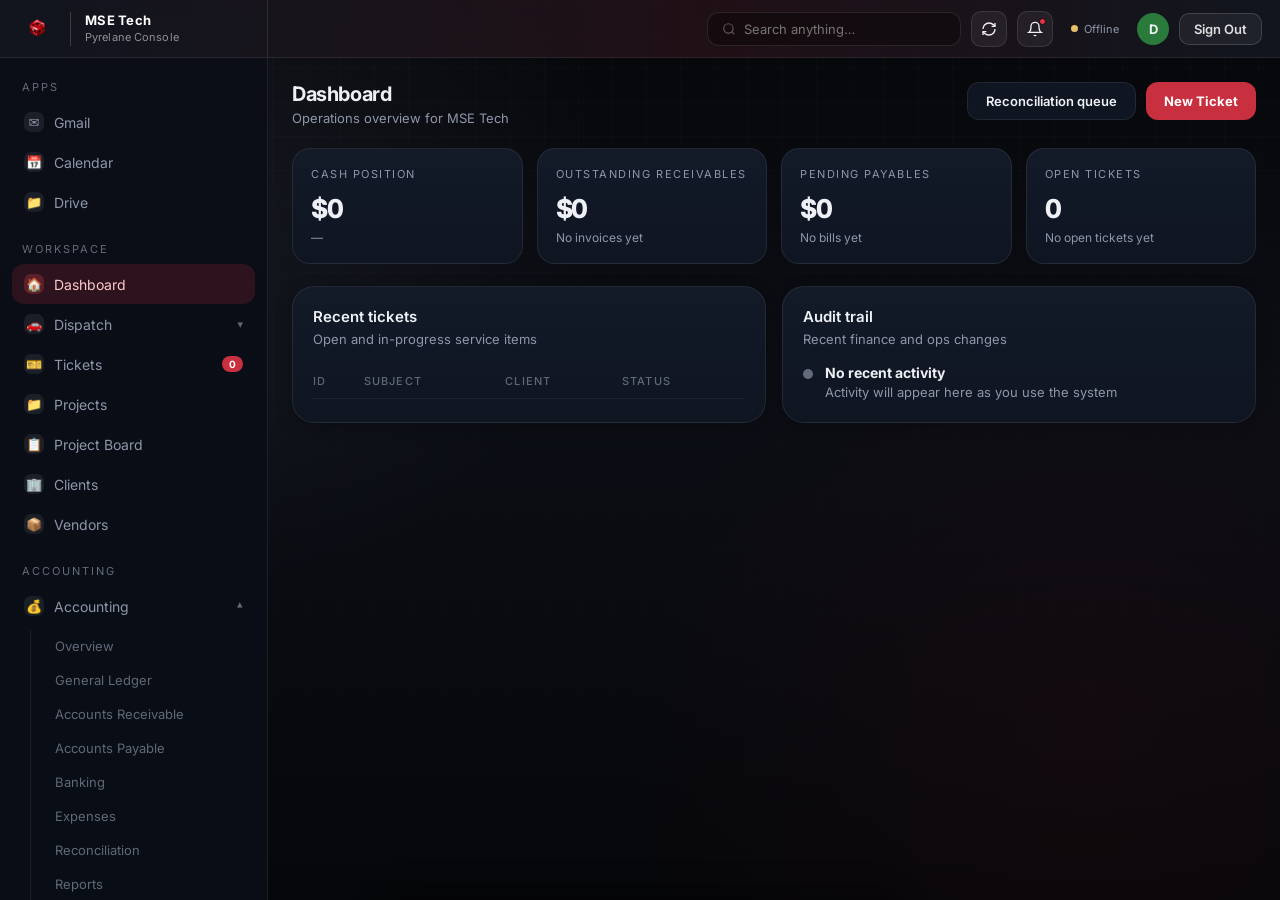
==== index.html @ 05b54c83 "Decouple sign-in IP enrichment and remove stray fallback listener fragment" ====
<!DOCTYPE html>


<html lang="en" data-theme="dark">


<head>


<meta charset="UTF-8"/>


<meta name="viewport" content="width=device-width,initial-scale=1.0"/>


<title>Pyrelane — MSE Tech Operations Console</title>


<link rel="icon" type="image/png" href="/assets/mse-logo.png"/>


<link rel="apple-touch-icon" href="/assets/mse-logo.png"/>


<meta name="theme-color" content="#1a0508"/>


<link rel="preconnect" href="https://fonts.googleapis.com"/>


<link rel="preconnect" href="https://fonts.gstatic.com" crossorigin/>


<link href="https://fonts.googleapis.com/css2?family=Inter:wght@300..700&display=swap" rel="stylesheet"/>


<script src="https://cdn.jsdelivr.net/npm/@supabase/supabase-js@2" crossorigin="anonymous"></script>
<script src="js/runtime-config.js"></script>


<script>


// Fallback CDN if primary fails


// MSE Tech official logo (240px wide trimmed PNG, base64) — used in printable form letterheads.


const MSE_LOGO_DATA_URL = '[data-uri]';





// --- CLIENT DROPDOWN DEDUPE GUARD ---
function dedupeClientOptions(selectEl) {
  if (!selectEl) return;

  const seen = new Set();
  const toRemove = [];

  Array.from(selectEl.options).forEach(opt => {
    if (seen.has(opt.textContent)) {
      toRemove.push(opt);
    } else {
      seen.add(opt.textContent);
    }
  });

  toRemove.forEach(o => o.remove());
}


window.addEventListener('error', function(e) {


  if (e.filename && e.filename.indexOf('supabase') > -1 && !window.supabase) {


    var s = document.createElement('script');


    s.src = 'https://unpkg.com/@supabase/supabase-js@2/dist/umd/supabase.js';


    document.head.appendChild(s);


  }


}, true);


</script>


<link rel="stylesheet" href="css/core.css">


</head>


<body>





<!-- LOGIN SCREEN -->


<div id="login-screen">


  <div class="login-card">


    <div class="login-card-header">


      <div class="login-card-mark"><img src="/assets/mse-logo.png" alt="MSE Tech"/></div>


      <div class="login-card-title">Pyrelane Console</div>


      <div class="login-card-sub">MSE McGann Systems Engineering</div>


    </div>


    <div class="login-card-body">


      <div class="login-label">Sign in with your MSE Tech Google account</div>


      <button class="btn-google" id="google-signin-btn" onclick="signInWithGoogle()">


        <svg width="20" height="20" viewBox="0 0 48 48"><path fill="#fff" d="M44.5 20H24v8.5h11.8C34.7 33.9 30.1 37 24 37c-7.2 0-13-5.8-13-13s5.8-13 13-13c3.1 0 5.9 1.1 8.1 2.9l6.4-6.4C34.6 5.1 29.6 3 24 3 12.4 3 3 12.4 3 24s9.4 21 21 21c10.5 0 20-7.5 20-21 0-1.3-.2-2.7-.5-4z"/></svg>


        Sign in with Google


      </button>


      <div id="login-error" style="display:none;color:#ffb8bf;font-size:12px;margin-top:10px;text-align:center;padding:8px;background:rgba(201,48,63,.15);border-radius:8px"></div>


      <div class="login-footer">Access restricted to @msetech.org accounts only</div>


    </div>


  </div>


</div>





<div class="shell">





<!-- HEADER -->


<header class="header">


  <div class="header-brand">


    <div class="header-mark"><img src="/assets/mse-logo.png" alt="MSE Tech"/></div>


    <div class="header-divider"></div>


    <div class="header-title"><h1>MSE Tech</h1><p>Pyrelane Console</p></div>


  </div>


  <button class="hamburger" id="hamburgerBtn" aria-label="Menu">


    <span></span><span></span><span></span>


  </button>


  <div class="header-actions">


    <div class="header-search">


      <svg width="14" height="14" viewBox="0 0 24 24" fill="none" stroke="currentColor" stroke-width="2"><circle cx="11" cy="11" r="8"/><path d="m21 21-4.35-4.35"/></svg>


      <input type="search" placeholder="Search anything…" id="globalSearch" autocomplete="off"/>


    </div>


    <button class="notif-btn" onclick="window.location.reload()" aria-label="Refresh" title="Refresh">


      <svg width="16" height="16" viewBox="0 0 24 24" fill="none" stroke="currentColor" stroke-width="2"><path d="M3 12a9 9 0 0 1 9-9 9.75 9.75 0 0 1 6.74 2.74L21 8"/><path d="M21 3v5h-5"/><path d="M21 12a9 9 0 0 1-9 9 9.75 9.75 0 0 1-6.74-2.74L3 16"/><path d="M8 16H3v5"/></svg>


    </button>


    <div style="position:relative">


      <button class="notif-btn" id="notifBtn" aria-label="Notifications">


        <svg width="16" height="16" viewBox="0 0 24 24" fill="none" stroke="currentColor" stroke-width="2"><path d="M18 8A6 6 0 0 0 6 8c0 7-3 9-3 9h18s-3-2-3-9"/><path d="M13.73 21a2 2 0 0 1-3.46 0"/></svg>


        <span class="notif-dot show" id="notifDot"></span>


      </button>


      <div class="notif-tray" id="notifTray">


        <div class="notif-tray-header">


          <h4>Notifications</h4>


          <span class="notif-tray-clear" onclick="clearNotifs()">Mark all read</span>


        </div>


        <div class="notif-items" id="notifItems"></div>


      </div>


    </div>


    <div id="conn-indicator" title="Database connection status">


      <div id="conn-dot"></div>


      <span id="conn-label">Connecting…</span>


    </div>


    <div class="avatar" id="user-avatar" title="Signed in user" onclick="toggleUserMenu(event)" style="cursor:pointer;user-select:none">D</div>


    <div id="user-menu" style="display:none;position:absolute;top:60px;right:120px;background:var(--surface2);border:1px solid var(--border);border-radius:12px;padding:14px 16px;min-width:260px;max-width:300px;box-shadow:0 8px 24px rgba(0,0,0,.4);z-index:1000;font-size:13px"><div style="font-weight:600;color:var(--text);margin-bottom:2px" id="user-menu-name">User</div><div style="color:var(--muted);font-size:12px;word-break:break-all" id="user-menu-email">—</div><div style="height:1px;background:var(--border);margin:10px -16px"></div><div style="color:var(--muted);font-size:11px;text-transform:uppercase;letter-spacing:.08em;margin-bottom:6px">Quick Info</div><div id="user-menu-role" style="color:var(--text);font-size:12px;margin-bottom:4px">Role: —</div><div id="user-menu-session" style="color:var(--muted);font-size:11px;margin-bottom:10px">Signed in just now</div><div style="height:1px;background:var(--border);margin:6px -16px 10px"></div><div style="color:var(--muted);font-size:11px;text-transform:uppercase;letter-spacing:.08em;margin-bottom:6px">Field Status</div><select id="um-field-status" style="background:var(--surface);border:1px solid var(--border);border-radius:8px;padding:8px 10px;color:var(--text);font-size:13px;font-family:inherit;outline:none;width:100%;margin-bottom:6px"><option>Available</option><option>En Route</option><option>On Site</option><option>In Field</option><option>In a Meeting</option><option>Lunch</option><option>Break</option><option>Picking Up Parts</option><option>Wrapping Up</option><option>Offline</option></select><input id="um-field-note" type="text" maxlength="120" placeholder="Note (e.g. At lunch at Popeyes)" style="background:var(--surface);border:1px solid var(--border);border-radius:8px;padding:8px 10px;color:var(--text);font-size:13px;font-family:inherit;outline:none;width:100%;margin-bottom:6px;box-sizing:border-box"><button type="button" onclick="saveMyFieldStatus(event)" style="background:var(--accent,#3a7ad6);border:none;border-radius:8px;padding:8px 12px;color:#fff;font-size:12px;font-weight:600;cursor:pointer;width:100%">Save Status</button><div id="um-field-status-current" style="margin-top:8px;color:var(--muted);font-size:11px"></div></div>


    <button class="btn-ghost" onclick="signOut()">Sign Out</button>


  </div>


</header>





<!-- SIDEBAR -->


<aside class="sidebar" id="sidebar">


  <div class="sidebar-inner">


    <div class="nav-section">


      <div class="nav-section-label">Apps</div>


      <a class="nav-link" href="https://mail.google.com/mail/u/0/#inbox" target="_blank" rel="noopener noreferrer"><span class="dot">✉</span>Gmail</a>


      <a class="nav-link" href="https://calendar.google.com/calendar/u/0/r" target="_blank" rel="noopener noreferrer"><span class="dot">📅</span>Calendar</a>


      <a class="nav-link" href="https://drive.google.com/drive/u/0/my-drive" target="_blank" rel="noopener noreferrer"><span class="dot">📁</span>Drive</a>


    </div>


    <div class="nav-section">


      <div class="nav-section-label">Workspace</div>


      <div class="nav-link active" data-page="dashboard"><span class="dot">🏠</span>Dashboard</div>


      <div class="nav-link" data-page="dispatch" data-has-sub="dispatch"><span class="dot">🚗</span>Dispatch<span class="chevron">▾</span></div>


      <div class="subnav" id="subnav-dispatch">


        <div class="subnav-link" data-page="dispatch">Queue</div>


        <div class="subnav-link" data-page="dispatch-assignments">Assignments</div>


        <div class="subnav-link" data-page="dispatch-status">Field Status</div>


      </div>


      <div class="nav-link" data-page="tickets"><span class="dot">🎫</span>Tickets<span class="nav-badge-pill" id="ticketBadge">0</span></div>


      <div class="nav-link" data-page="projects"><span class="dot">📁</span>Projects</div>


      <div class="nav-link" data-page="kanban"><span class="dot">📋</span>Project Board</div>


      <div class="nav-link" data-page="clients"><span class="dot">🏢</span>Clients</div>


      <div class="nav-link" data-page="vendors"><span class="dot">📦</span>Vendors</div>


    </div>


    <div class="nav-section">


      <div class="nav-section-label">Accounting</div>


      <div class="nav-link open" data-page="accounting" data-has-sub="accounting"><span class="dot">💰</span>Accounting<span class="chevron">▾</span></div>


      <div class="subnav open" id="subnav-accounting">


        <div class="subnav-link" data-page="accounting">Overview</div>


        <div class="subnav-link" data-page="accounting-gl">General Ledger</div>


        <div class="subnav-link" data-page="accounting-ar">Accounts Receivable</div>


        <div class="subnav-link" data-page="accounting-ap">Accounts Payable</div>


        <div class="subnav-link" data-page="accounting-banking">Banking</div>


        <div class="subnav-link" data-page="accounting-expenses">Expenses</div>


        <div class="subnav-link" data-page="accounting-reconciliation">Reconciliation</div>


        <div class="subnav-link" data-page="accounting-reports">Reports</div>


        <div class="subnav-link" data-page="accounting-tax">Tax &amp; Filing</div>


        <div class="subnav-link" data-page="accounting-audit">Audit Trail</div>


      </div>


    </div>


    <div class="nav-section">


      <div class="nav-section-label">Operations</div>


      <div class="nav-link" data-page="forms"><span class="dot">📄</span>Forms Filing</div>


      <div class="nav-link" data-page="documents"><span class="dot">🗂️</span>Documents</div>


      <div class="nav-link" data-page="staff"><span class="dot">👥</span>Staff</div>


      <div class="nav-link" data-page="hr" id="nav-hr" style="display:none"><span class="dot">📋</span>HR</div>


      <div class="nav-link" data-page="my-timeoff"><span class="dot">🖐️</span>My Time Off</div>


      <div class="nav-link" data-page="signin-log" id="nav-signin-log" style="display:none"><span class="dot">🔐</span>Sign-In Log</div>


      <div class="nav-link" data-page="sla" id="nav-sla" style="display:none"><span class="dot">⏱</span>SLA Dashboard</div>


      <div class="nav-link" data-page="reports" id="nav-reports" style="display:none"><span class="dot">📊</span>Reports</div>


    </div>


    <div class="nav-section">


      <div class="nav-section-label">Inventory</div>


      <div class="nav-link" data-page="inventory-assets"><span class="dot">📦</span>Assets</div>


      <div class="nav-link" data-page="inventory-parts"><span class="dot">🔩</span>Parts</div>


    </div>


    <div class="nav-section">


      <div class="nav-section-label" style="display:none"></div>


      <div class="nav-link" data-page="settings" data-has-sub="settings"><span class="dot">⚙️</span>Settings<span class="chevron">▾</span></div>


      <div class="subnav" id="subnav-settings">


        <div class="subnav-link" data-page="settings">Company</div>


        <div class="subnav-link" data-page="settings-integrations">Integrations</div>


        <div class="subnav-link" data-page="settings-links">Quick Links</div>


        <div class="subnav-link" data-page="settings-legal">Legal</div>


        <div class="subnav-link" data-page="settings-system">System</div>


        <div class="subnav-link" data-page="settings-sla">SLA Policies</div>


      </div>


    </div>


  </div>


</aside>





<!-- MAIN -->


<main class="main" id="main">





<!-- DASHBOARD -->


<div class="page active" id="page-dashboard">


  <div class="page-header">


    <div><h2>Dashboard</h2><p>Operations overview for MSE Tech</p></div>


    <div class="btns">


      <button class="btn-secondary" onclick="navigate('accounting-reconciliation')">Reconciliation queue</button>


      <button class="btn-primary" onclick="openNewTicketModal()">New Ticket</button>


    </div>


  </div>


  <div class="kpi-grid">


    <div class="kpi" style="cursor:pointer" onclick="navigate('accounting-banking')" title="Go to Banking"><div class="kpi-label">Cash position</div><div class="kpi-value">$0</div><div class="kpi-sub">—</div></div>


    <div class="kpi" style="cursor:pointer" onclick="navigate('accounting-ar')" title="Go to A/R"><div class="kpi-label">Outstanding receivables</div><div class="kpi-value">$0</div><div class="kpi-sub">No invoices yet</div></div>


    <div class="kpi" style="cursor:pointer" onclick="navigate('accounting-ap')" title="Go to A/P"><div class="kpi-label">Pending payables</div><div class="kpi-value">$0</div><div class="kpi-sub">No bills yet</div></div>


    <div class="kpi" style="cursor:pointer" onclick="navigate('tickets')" title="Go to Tickets"><div class="kpi-label">Open tickets</div><div class="kpi-value" id="dash-open-tickets">—</div><div class="kpi-sub">No open tickets yet</div></div>


  </div>


  <div class="cards-2">


    <div class="card"><div class="card-inner">


      <h3>Recent tickets</h3>


      <div class="lead">Open and in-progress service items</div>


      <div class="table-wrap"><table>


        <thead><tr><th>ID</th><th>Subject</th><th>Client</th><th>Status</th></tr></thead>


        <tbody id="dash-tickets-body"></tbody>


      </table></div>


    </div></div>


    <div class="card"><div class="card-inner">


      <h3>Audit trail</h3>


      <div class="lead">Recent finance and ops changes</div>


      <div class="audit-list">


        <div class="audit-item"><div class="audit-dot" style="background:#636b7a"></div><div class="audit-copy"><strong>No recent activity</strong><span>Activity will appear here as you use the system</span></div></div>


      </div>


    </div></div>


  </div>


</div>





<!-- DISPATCH QUEUE -->


<div class="page" id="page-dispatch">


  <div class="page-header"><div><h2>Dispatch Queue</h2><p>Active tickets needing dispatch and field work</p></div><button class="btn-primary" onclick="openNewTicketModal()">Create Ticket</button></div>


  <div class="kpi-grid">


    <div class="kpi" style="cursor:pointer" onclick="filterTableByCol('dispatch-tickets-body','',5);showToast('Showing all tickets','info')" title="Show all tickets"><div class="kpi-label">Active tickets</div><div class="kpi-value" id="disp-kpi-active">—</div><div class="kpi-sub">Today’s field work</div></div>


    <div class="kpi" style="cursor:pointer" onclick="filterTableByCol('dispatch-tickets-body','In progress',5);showToast('Filtered: In progress','info')" title="Filter in progress"><div class="kpi-label">In progress</div><div class="kpi-value" id="disp-kpi-progress">—</div><div class="kpi-sub blue">Tech working</div></div>


    <div class="kpi" style="cursor:pointer" onclick="filterTableByCol('dispatch-tickets-body','Resolved',5);showToast('Filtered: Resolved','info')" title="Filter resolved"><div class="kpi-label">Resolved today</div><div class="kpi-value" id="disp-kpi-closed">—</div><div class="kpi-sub up">Resolved tickets</div></div>


    <div class="kpi" style="cursor:pointer" onclick="filterTableByCol('dispatch-tickets-body','Unassigned',3);showToast('Filtered: Unassigned','info')" title="Filter unassigned"><div class="kpi-label">Unassigned</div><div class="kpi-value" id="disp-kpi-unassigned">—</div><div class="kpi-sub warn">Needs dispatch</div></div>


  </div>


  <div class="card"><div class="card-inner">


    <div class="filter-bar">


      <input type="search" placeholder="Search tickets…" oninput="filterTable('dispatch-tickets-body', this.value, [0,1,2,3])">


      <select onchange="filterTableByCol('dispatch-tickets-body', this.value, 5)">


        <option value="">All status</option>


        <option>Submitted</option><option>Awaiting dispatch</option><option>Assigned</option><option>In progress</option><option>Escalated</option><option>Resolved</option>


      </select>


    </div>


    <div class="table-wrap"><table>


      <thead><tr><th>Ticket ID</th><th>Subject</th><th>Client</th><th>Technician</th><th>Priority</th><th>Status</th></tr></thead>


      <tbody id="dispatch-tickets-body">


        <tr><td colspan="6" style="text-align:center;color:var(--muted);padding:20px">No active tickets</td></tr>


      </tbody>


    </table></div>


  </div></div>


</div>





<!-- DISPATCH ASSIGNMENTS -->


<div class="page" id="page-dispatch-assignments">


  <div class="page-header"><div><h2>Dispatch Assignments</h2><p>Technician-to-ticket mapping for today · click any ticket card to edit</p></div><button class="btn-primary" onclick="openNewTicketModal()">Create Ticket</button></div>


  <div class="cards-2" id="dispatch-assignments-grid"></div>


</div>





<!-- DISPATCH FIELD STATUS -->


<div class="page" id="page-dispatch-status">


  <div class="page-header"><div><h2>Field Status</h2><p>Live technician location and status</p></div></div>


  <div class="kpi-grid">


    <div class="kpi"><div class="kpi-label">In field</div><div class="kpi-value" id="fs-kpi-infield">—</div><div class="kpi-sub blue">Active now</div></div>


    <div class="kpi"><div class="kpi-label">On site</div><div class="kpi-value" id="fs-kpi-onsite">—</div><div class="kpi-sub up">Working</div></div>


    <div class="kpi"><div class="kpi-label">En route</div><div class="kpi-value" id="fs-kpi-enroute">—</div><div class="kpi-sub">In transit</div></div>


    <div class="kpi"><div class="kpi-label">Available</div><div class="kpi-value" id="fs-kpi-available">—</div><div class="kpi-sub">Ready to dispatch</div></div>


  </div>


  <div class="card"><div class="card-inner"><div class="table-wrap"><table>


    <thead><tr><th>Technician</th><th>Last check-in</th><th>Location</th><th>Current job</th><th>Status</th></tr></thead>


    <tbody id="field-status-body"></tbody>


  </table></div></div></div>


</div>





<!-- TICKETS -->


<div class="page" id="page-tickets">


  <div class="page-header"><div><h2>Tickets</h2><p>Service and incident queue</p></div><button class="btn-primary" onclick="openNewTicketModal()">New Ticket</button></div>


  <div class="kpi-grid ticket-kpi-grid">


    <div class="kpi" style="cursor:pointer" onclick="setTicketOpenFilter();showToast('Filtered: Open tickets','info')" title="Show all"><div class="kpi-label">Open</div><div class="kpi-value" id="tk-open">—</div></div>


    <div class="kpi" style="cursor:pointer" onclick="setTicketQuickFilter('in_progress');showToast('Filtered: In progress','info')" title="Filter in progress"><div class="kpi-label">In progress</div><div class="kpi-value" id="tk-progress">—</div><div class="kpi-sub blue">Assigned</div></div>


    <div class="kpi" style="cursor:pointer" onclick="setTicketQuickFilter('resolved');showToast('Filtered: Resolved','info')" title="Filter resolved"><div class="kpi-label">Resolved today</div><div class="kpi-value" id="tk-resolved">—</div><div class="kpi-sub">No resolutions yet</div></div>


    <div class="kpi" style="cursor:pointer" onclick="setTicketQuickFilter('escalated');showToast('Filtered: Escalated','info')" title="Filter escalated"><div class="kpi-label">Escalated</div><div class="kpi-value" id="tk-escalated">—</div><div class="kpi-sub down">Needs attention</div></div>

    <div class="kpi" style="cursor:pointer" onclick="setTicketQuickFilter('closed');showToast('Filtered: Closed tickets','info')" title="Filter closed"><div class="kpi-label">Closed</div><div class="kpi-value" id="tk-closed">-</div><div class="kpi-sub up">Resolved & cancelled</div></div>


  </div>


  <div class="card"><div class="card-inner">


    <div class="filter-bar">


      <input type="search" placeholder="Search tickets…" id="ticket-search" oninput="renderTickets()">


      <select id="ticket-status-filter" onchange="renderTickets()">


      </select>


      <select id="ticket-priority-filter" onchange="renderTickets()">
        <option value="">All priorities</option>
        <option value="High">&#128308; High</option>
        <option value="Medium">&#128992; Medium</option>
        <option value="Low">&#128309; Low</option>
      </select>

      <select id="ticket-agent-filter" onchange="renderTickets()">
        <option value="">All techs</option>
      </select>

      <div class="date-filter-group">
        <label>Opened</label>
        <input type="date" id="ticket-open-from" onchange="renderTickets()">
        <span>?</span>
        <input type="date" id="ticket-open-to" onchange="renderTickets()">
      </div>

      <div class="date-filter-group">
        <label>Archived</label>
        <input type="date" id="ticket-archived-from" onchange="renderTickets()">
        <span>?</span>
        <input type="date" id="ticket-archived-to" onchange="renderTickets()">
      </div>


    </div>


    <div class="table-wrap"><table>


      <thead><tr><th>ID</th><th>Subject</th><th>Client</th><th>Assigned to</th><th>Priority</th><th>Status</th><th>Created</th><th id="ticket-th-sla" style="display:none">SLA</th></tr></thead>


      <tbody id="ticket-body"></tbody>


    </table></div>


  </div></div>


</div>





<!-- PROJECTS -->


<div class="page" id="page-projects">


  <div class="page-header"><div><h2>Projects</h2><p>Active and planned project work</p></div><button class="btn-primary" onclick="openModal('modal-new-project')">New Project</button></div>


  <div class="card"><div class="card-inner">


    <div class="filter-bar">


      <input type="search" placeholder="Search projects…" oninput="filterTable('projects-body', this.value, [0,1,2])">


    </div>


    <div class="table-wrap"><table>


      <thead><tr><th>Project</th><th>Client</th><th>Lead</th><th>Start</th><th>Due</th><th>Status</th></tr></thead>


      <tbody id="projects-body"></tbody>


    </table></div>


  </div></div>


</div>





<!-- PROJECT BOARD -->


<div class="page" id="page-kanban" style="padding-bottom:0;overflow:hidden;height:calc(100dvh - var(--header-h))">


  <div class="page-header" style="padding-bottom:0;margin-bottom:14px;flex-shrink:0">


    <div><h2>Project Board</h2><p>Click a column name to rename · drag cards anywhere · click a card to edit</p></div>


    <div class="btns">


      <button class="btn-secondary" onclick="addBoardColumn()">+ Add List</button>


      <button class="btn-primary" onclick="openBoardCardNew()">+ Add Card</button>


    </div>


  </div>


  <div id="kanban-board-switcher" style="display:flex;gap:8px;align-items:center;margin-bottom:10px;flex-shrink:0;flex-wrap:wrap"></div>


  <div class="board-scroll" id="kanban-board"></div>


</div>





<!-- CLIENTS -->


<div class="page" id="page-clients">


  <div class="page-header"><div><h2>Clients</h2><p>Client accounts and records</p></div><button class="btn-primary" onclick="openModal('modal-new-client')">New Client</button></div>


  <div class="card"><div class="card-inner">


    <div class="filter-bar">


      <input type="search" placeholder="Search clients…" id="clients-search" oninput="renderClients()">


      <select id="clients-status-filter" onchange="renderClients()">


        <option value="">All status</option>


        <option>Active</option><option>Overdue balance</option><option>Past due</option><option>Archived</option>


      </select>


      <label style="display:flex;align-items:center;gap:7px;font-size:13px;color:var(--muted);cursor:pointer;user-select:none">


        <input type="checkbox" id="clients-show-archived" onchange="renderClients()" style="accent-color:var(--primary);width:15px;height:15px"> Show archived


      </label>


    </div>


    <div class="table-wrap"><table>


      <thead><tr><th>Client</th><th>Location</th><th>Contact</th><th>Open tickets</th><th>A/R balance</th><th>Status</th></tr></thead>


      <tbody id="clients-body"></tbody>


    </table></div>


  </div></div>


</div>





<!-- VENDORS -->


<div class="page" id="page-vendors">


  <div class="page-header"><div><h2>Vendors</h2><p>Vendor accounts and payables</p></div><button class="btn-primary" onclick="openModal('modal-new-vendor')">New Vendor</button></div>


  <div class="card"><div class="card-inner">


    <div class="filter-bar">


      <input type="search" placeholder="Search vendors…" id="vendors-search" oninput="renderVendors()">


      <select id="vendors-status-filter" onchange="renderVendors()">


        <option value="">All status</option>


        <option>Active</option><option>Pending approval</option><option>Matched</option><option>Scheduled</option><option>Exception</option><option>Archived</option>


      </select>


      <label style="display:flex;align-items:center;gap:7px;font-size:13px;color:var(--muted);cursor:pointer;user-select:none">


        <input type="checkbox" id="vendors-show-archived" onchange="renderVendors()" style="accent-color:var(--primary);width:15px;height:15px"> Show archived


      </label>


    </div>


    <div class="table-wrap"><table>


      <thead><tr><th>Vendor</th><th>Category</th><th>Contact</th><th>Open bills</th><th>A/P balance</th><th>Status</th></tr></thead>


      <tbody id="vendors-body"></tbody>


    </table></div>


  </div></div>


</div>





<!-- ACCOUNTING OVERVIEW -->


<div class="page" id="page-accounting">


  <div class="page-header">


    <div><h2>Accounting</h2><p>Finance command center — MSE Tech · Taunton, MA</p></div>


    <div class="btns">


      <button class="btn-secondary" onclick="openModal('modal-new-je')">New Journal Entry</button>


      <button class="btn-primary" onclick="openModal('modal-form-invoice')">New Invoice</button>


    </div>


  </div>





  <!-- KPI Cards -->


  <div class="kpi-grid">


    <div class="kpi" style="cursor:pointer" onclick="navigate('accounting-banking')" title="Banking">


      <div class="kpi-label">Cash Position</div>


      <div class="kpi-value" id="acc-kpi-cash">$0</div>


      <div class="kpi-sub up">▲ 8.4% vs prior period</div>


    </div>


    <div class="kpi" style="cursor:pointer" onclick="navigate('accounting-ar')" title="A/R">


      <div class="kpi-label">Total A/R</div>


      <div class="kpi-value" id="acc-kpi-ar">$0</div>


      <div class="kpi-sub warn">No invoices yet</div>


    </div>


    <div class="kpi" style="cursor:pointer" onclick="navigate('accounting-ap')" title="A/P">


      <div class="kpi-label">Total A/P</div>


      <div class="kpi-value" id="acc-kpi-ap">$0</div>


      <div class="kpi-sub">No bills yet</div>


    </div>


    <div class="kpi" style="cursor:pointer" onclick="navigate('accounting-reports')" title="Reports">


      <div class="kpi-label">Net Income MTD</div>


      <div class="kpi-value">$0</div>


      <div class="kpi-sub up">▲ 15.2% vs prior month</div>


    </div>


  </div>





  <div class="cards-2">


    <!-- Month-End Close Tracker -->


    <div class="card"><div class="card-inner">


      <div style="display:flex;align-items:center;justify-content:space-between;margin-bottom:14px">


        <h3>Month-End Close</h3>


        <span class="badge badge-blue" id="acc-close-status">T+2 — In Progress</span>


      </div>


      <div style="display:flex;justify-content:space-between;align-items:center;margin-bottom:8px">


        <span style="font-size:12px;color:var(--muted)" id="acc-close-progress-text">6 of 12 tasks complete</span>


        <span style="font-size:12px;color:var(--soft)" id="acc-close-days">—</span>


      </div>


      <div class="progress-bar" style="margin-bottom:16px"><div class="progress-fill" id="acc-close-bar" style="width:50%"></div></div>


      <div id="acc-close-list" style="display:grid;gap:8px"></div>


    </div></div>





    <!-- Quick Actions + Audit Trail -->


    <div style="display:grid;gap:14px">


      <div class="card"><div class="card-inner">


        <h3 style="margin-bottom:12px">Quick Actions</h3>


        <div style="display:grid;grid-template-columns:1fr 1fr;gap:10px">


          <button class="btn-secondary" style="padding:12px;border-radius:12px;font-size:13px;text-align:left" onclick="openModal('modal-new-je')">📒 Journal Entry</button>


          <button class="btn-secondary" style="padding:12px;border-radius:12px;font-size:13px;text-align:left" onclick="openModal('modal-form-invoice')">?? New Invoice</button>


          <button class="btn-secondary" style="padding:12px;border-radius:12px;font-size:13px;text-align:left" onclick="openModal('modal-new-bill')">📄 New Bill</button>


          <button class="btn-secondary" style="padding:12px;border-radius:12px;font-size:13px;text-align:left" onclick="navigate('accounting-reports')">📊 Run Report</button>


        </div>


      </div></div>


      <div class="card"><div class="card-inner">


        <h3 style="margin-bottom:12px">Recent Activity</h3>


        <div class="audit-list" id="acc-overview-audit"></div>


      </div></div>


    </div>


  </div>


</div>





<!-- GL -->


<div class="page" id="page-accounting-gl">


  <div class="page-header">


    <div><h2>General Ledger</h2><p>Journal entries and posted activity</p></div>


    <div class="btns">


      <button class="btn-secondary" id="gl-batch-post-btn" onclick="glBatchPost()">Batch Post Pending</button>


      <button class="btn-primary" onclick="openModal('modal-new-je')">New Journal Entry</button>


    </div>


  </div>


  <div class="card"><div class="card-inner">


    <div class="filter-bar">


      <input type="search" placeholder="Search entries…" oninput="filterTable('gl-body', this.value, [0,1,2,3])">


      <input type="date" id="gl-date-from" onchange="glApplyFilters()" title="From date">


      <input type="date" id="gl-date-to" onchange="glApplyFilters()" title="To date">


      <select id="gl-acct-filter" onchange="glApplyFilters()">


        <option value="">All accounts</option>


        <option>1000 Cash</option><option>1200 A/R</option><option>2000 A/P</option>


        <option>4000 Revenue</option><option>5000 COGS</option><option>6100 Rent</option>


        <option>6200 Depreciation</option><option>6300 Payroll</option><option>6400 Insurance</option>


      </select>


      <select id="gl-status-filter" onchange="filterTableByCol('gl-body', this.value, 6)">


        <option value="">All status</option>


        <option>Posted</option><option>Pending</option><option>Draft</option>


      </select>


    </div>


    <div class="table-wrap"><table>


      <thead><tr><th>Date</th><th>Ref</th><th>Account</th><th>Description</th><th>Debit</th><th>Credit</th><th>Status</th><th>Posted By</th></tr></thead>


      <tbody id="gl-body"></tbody>


    </table></div>


  </div></div>


</div>





<!-- A/R -->


<div class="page" id="page-accounting-ar">


  <div class="page-header">


    <div><h2>Accounts Receivable</h2><p>Client invoices and collections</p></div>


    <button class="btn-primary" onclick="openModal('modal-form-invoice')">New Invoice</button>


  </div>


  <div class="kpi-grid">


    <div class="kpi" style="cursor:pointer" onclick="arFilterStatus('outstanding')" title="All outstanding invoices">


      <div class="kpi-label">Total A/R</div>


      <div class="kpi-value" id="ar-kpi-total">$0</div>


      <div class="kpi-sub">All outstanding invoices</div>


    </div>


    <div class="kpi" style="cursor:pointer" onclick="arFilterStatus('Sent')" title="Current 0-30">


      <div class="kpi-label">Current (0–30)</div>


      <div class="kpi-value" id="ar-kpi-current">$0</div>


      <div class="kpi-sub up">On time</div>


    </div>


    <div class="kpi" style="cursor:pointer" onclick="arFilterAge(31,60)" title="31-60 days">


      <div class="kpi-label">Aging 31–60</div>


      <div class="kpi-value" id="ar-kpi-31">$0</div>


      <div class="kpi-sub warn">Follow up</div>


    </div>


    <div class="kpi" style="cursor:pointer" onclick="arFilterStatus('Overdue')" title="Overdue">


      <div class="kpi-label">Overdue 60+</div>


      <div class="kpi-value" id="ar-kpi-over">$0</div>


      <div class="kpi-sub down">Past due</div>


    </div>


  </div>





  <!-- Aging chart -->


  <div class="card" style="margin-bottom:16px"><div class="card-inner">


    <h3 style="margin-bottom:14px">Aging Buckets</h3>


    <div id="ar-aging-chart" style="display:flex;gap:14px;align-items:flex-end;height:100px"></div>


    <div style="display:flex;gap:14px;margin-top:10px;font-size:11px;color:var(--muted)" id="ar-aging-labels"></div>


  </div></div>





  <div class="card"><div class="card-inner">


    <div class="filter-bar">


      <input type="search" placeholder="Search invoices…" oninput="filterTable('ar-body', this.value, [0,1,2])">


      <select id="ar-status-filter" onchange="arApplyStatusFilter(this.value)">


        <option value="outstanding" selected>Open / Outstanding</option>


        <option value="">All status</option>


        <option value="Sent">Sent</option>


        <option value="Partial">Partial</option>


        <option value="Overdue">Overdue</option>


        <option value="Paid">Paid</option>


        <option value="Draft">Draft</option>


      </select>


    </div>


    <div class="table-wrap"><table>


      <thead><tr><th>Invoice #</th><th>Client</th><th>Amount</th><th>Issued</th><th>Due</th><th>Age</th><th>Tax</th><th>Status</th><th>Actions</th></tr></thead>


      <tbody id="ar-body"></tbody>


    </table></div>


  </div></div>





  <!-- Payments Received (paid receipts from client_forms) -->


  <div class="card" style="margin-top:16px"><div class="card-inner">


    <div style="display:flex;align-items:center;justify-content:space-between;margin-bottom:14px;flex-wrap:wrap;gap:8px">


      <div>


        <h3 style="margin:0">Payments Received</h3>


        <div style="font-size:12px;color:var(--muted);margin-top:2px">Receipts saved from the client forms picker — separate from outstanding invoices above.</div>


      </div>


      <div style="text-align:right">


        <div style="font-size:11px;color:var(--muted);text-transform:uppercase;letter-spacing:.04em">Total received</div>


        <div id="rcpt-kpi-total" style="font-size:20px;font-weight:700;font-variant-numeric:tabular-nums">$0</div>


      </div>


    </div>


    <div class="filter-bar">


      <input type="search" placeholder="Search receipts…" oninput="filterTable('rcpt-body', this.value, [0,1,2,5,6])">


    </div>


    <div class="table-wrap"><table>


      <thead><tr><th>Receipt #</th><th>Related Invoice</th><th>Client</th><th>Amount</th><th>Payment Date</th><th>Method</th><th>Reference</th><th>Status</th><th>Actions</th></tr></thead>


      <tbody id="rcpt-body"></tbody>


    </table></div>


  </div></div>


</div>





<!-- A/P -->


<div class="page" id="page-accounting-ap">


  <div class="page-header">


    <div><h2>Accounts Payable</h2><p>Vendor bills and payment obligations</p></div>


   <button class="btn-primary" onclick="populateBillVendorDropdown(); openModal('modal-new-bill')">New Bill</button>


  </div>


  <div class="kpi-grid">


    <div class="kpi" style="cursor:pointer" onclick="apFilterStatus('')" title="All bills">


      <div class="kpi-label">Total A/P</div>


      <div class="kpi-value" id="ap-kpi-total">$0</div>


      <div class="kpi-sub">All outstanding bills</div>


    </div>


    <div class="kpi" style="cursor:pointer" onclick="apFilterStatus('Scheduled')" title="Due this week">


      <div class="kpi-label">Due This Week</div>


      <div class="kpi-value" id="ap-kpi-week">$0</div>


      <div class="kpi-sub warn">No bills</div>


    </div>


    <div class="kpi" style="cursor:pointer" onclick="apFilterStatus('Overdue')" title="Overdue">


      <div class="kpi-label">Overdue</div>


      <div class="kpi-value">$0</div>


      <div class="kpi-sub down">—</div>


    </div>


    <div class="kpi" style="cursor:pointer" onclick="apFilterStatus('Awaiting Approval')" title="Awaiting approval">


      <div class="kpi-label">Awaiting Approval</div>


      <div class="kpi-value" id="ap-kpi-pending">$0</div>


      <div class="kpi-sub blue">No bills</div>


    </div>


  </div>


  <div class="card" style="margin-bottom:16px"><div class="card-inner">


    <div class="filter-bar">


      <input type="search" placeholder="Search bills…" oninput="filterTable('ap-body', this.value, [0,1,2,4])">


      <select onchange="filterTableByCol('ap-body', this.value, 4)">


        <option value="">All categories</option>


        <option>Connectivity</option><option>Telecom</option><option>Equipment</option>


        <option>Office</option><option>Insurance</option><option>Utilities</option><option>Software</option>


      </select>


      <select onchange="filterTableByCol('ap-body', this.value, 5)">


        <option value="">All status</option>


        <option>Awaiting Approval</option><option>Scheduled</option><option>Paid</option><option>Overdue</option>


      </select>


    </div>


    <div class="table-wrap"><table>


      <thead><tr><th>Bill #</th><th>Vendor</th><th>Amount</th><th>Due Date</th><th>Category</th><th>Status</th><th>Actions</th></tr></thead>


      <tbody id="ap-body"></tbody>


    </table></div>


  </div></div>





  <!-- Payment Queue -->


  <div class="card"><div class="card-inner">


    <h3 style="margin-bottom:14px">Upcoming Payment Queue</h3>


    <div id="ap-payment-queue"></div>


  </div></div>


</div>





<!-- BANKING -->


<div class="page" id="page-accounting-banking">


  <div class="page-header">


    <div><h2>Banking</h2><p>Accounts, transactions, and reconciliation</p></div>


    <div class="btns">


      <button class="btn-secondary" onclick="openAccountModal()">+ Add Account</button>


      <button class="btn-secondary" onclick="showToast('CSV statement import coming soon — for now upload to Drive','info')">Import Statement</button>


      <button class="btn-primary" onclick="bankReconcile()">Reconcile</button>


    </div>


  </div>





  <!-- Account balances (rendered from bank_accounts table) -->


  <div id="bank-accounts-grid" class="kpi-grid" style="grid-template-columns:repeat(auto-fit,minmax(240px,1fr));margin-bottom:16px;gap:12px"></div>





  <div class="cards-2">


    <!-- Transactions -->


    <div class="card"><div class="card-inner">


      <h3 style="margin-bottom:12px">Recent Transactions</h3>


      <div class="filter-bar" style="margin-bottom:12px">


        <input type="search" placeholder="Search transactions…" oninput="filterTable('bank-body', this.value, [1,2,3])">


        <select onchange="filterTableByCol('bank-body', this.value, 4)">


          <option value="">All status</option>


          <option>Matched</option><option>Needs Rule</option><option>Unmatched</option>


        </select>


      </div>


      <div class="table-wrap"><table>


        <thead><tr><th>Date</th><th>Description</th><th>Amount</th><th>Category</th><th>Status</th></tr></thead>


        <tbody id="bank-body"></tbody>


      </table></div>


    </div></div>





    <!-- Bank Rec Panel -->


    <div class="card"><div class="card-inner">


      <h3 style="margin-bottom:14px">Bank Reconciliation</h3>


      <div style="background:var(--surface2);border-radius:12px;padding:14px;font-size:13px;font-variant-numeric:tabular-nums">


        <div style="display:flex;justify-content:space-between;margin-bottom:8px">


          <span style="color:var(--muted)">Bank statement balance</span><span style="font-weight:700">$0</span>


        </div>


        <div style="display:flex;justify-content:space-between;margin-bottom:4px;padding-left:12px">


          <span style="color:var(--muted)">+ Deposits in transit</span><span style="color:#4cd69a">$0</span>


        </div>


        <div style="display:flex;justify-content:space-between;margin-bottom:8px;padding-left:12px">


          <span style="color:var(--muted)">−’ Outstanding checks</span><span style="color:#e87b87">$0</span>


        </div>


        <div style="display:flex;justify-content:space-between;border-top:1px solid var(--border);padding-top:8px;margin-bottom:16px">


          <span style="font-weight:600">Adjusted Bank Balance</span><span style="font-weight:800;color:#4cd69a">$0</span>


        </div>


        <div style="display:flex;justify-content:space-between;margin-bottom:4px">


          <span style="color:var(--muted)">GL book balance</span><span style="font-weight:700">$0</span>


        </div>


        <div style="display:flex;justify-content:space-between;border-top:1px solid var(--border);padding-top:8px;margin-top:8px">


          <span style="font-weight:700">Difference</span><span style="font-weight:800;color:#4cd69a">$0.00 ✓</span>


        </div>


      </div>


      <div style="margin-top:16px">


        <div class="section-label" style="margin-top:0">Bank Rules</div>


        <div id="bank-rules-list" style="display:grid;gap:8px"></div>


        <button class="btn-secondary" style="margin-top:12px;width:100%;font-size:12px" onclick="showToast('Bank rules coming in Phase 2','info')">+ Add Rule</button>


      </div>


    </div></div>


  </div>


</div>








<!-- Bank Account modal -->


<div class="modal-bg" id="modal-bank-account" onclick="closeModalBg(event,'modal-bank-account')">


  <div class="modal">


    <div class="modal-header"><h3 id="ba-modal-title">Add Account</h3><button class="modal-close" onclick="closeModal('modal-bank-account')">×</button></div>


    <div class="modal-body">


      <div class="modal-fields-2">


        <div class="modal-field"><label>Bank *</label><input id="ba-bank" placeholder="e.g. Santander" style="background:var(--surface2);border:1px solid var(--border);border-radius:10px;padding:10px 14px;color:var(--text);font-size:14px;font-family:inherit;outline:none;width:100%"/></div>


        <div class="modal-field"><label>Account Type</label><select id="ba-type" style="background:var(--surface2);border:1px solid var(--border);border-radius:10px;padding:10px 14px;color:var(--text);font-size:14px;font-family:inherit;outline:none;width:100%">


          <option value="checking">Checking</option>


          <option value="savings">Savings</option>


          <option value="money_market">Money Market</option>


          <option value="credit_card">Credit Card</option>


          <option value="loan">Loan / Line of Credit</option>


          <option value="other">Other</option>


        </select></div>


      </div>


      <div class="modal-field"><label>Account Name *</label><input id="ba-name" placeholder="e.g. Small Business Checking" style="background:var(--surface2);border:1px solid var(--border);border-radius:10px;padding:10px 14px;color:var(--text);font-size:14px;font-family:inherit;outline:none;width:100%"/></div>


      <div class="modal-fields-2">


        <div class="modal-field"><label>Last 4 Digits</label><input id="ba-last4" placeholder="6763" maxlength="4" pattern="[0-9]{4}" style="background:var(--surface2);border:1px solid var(--border);border-radius:10px;padding:10px 14px;color:var(--text);font-size:14px;font-family:inherit;outline:none;width:100%"/></div>


        <div class="modal-field"><label>Nickname</label><input id="ba-nickname" placeholder="Primary operating" style="background:var(--surface2);border:1px solid var(--border);border-radius:10px;padding:10px 14px;color:var(--text);font-size:14px;font-family:inherit;outline:none;width:100%"/></div>


      </div>


      <div class="modal-fields-2">


        <div class="modal-field"><label>Balance (optional)</label><input id="ba-balance" type="number" step="0.01" placeholder="Leave blank if not tracking" style="background:var(--surface2);border:1px solid var(--border);border-radius:10px;padding:10px 14px;color:var(--text);font-size:14px;font-family:inherit;outline:none;width:100%"/></div>


        <div class="modal-field"><label>Status</label><select id="ba-status" style="background:var(--surface2);border:1px solid var(--border);border-radius:10px;padding:10px 14px;color:var(--text);font-size:14px;font-family:inherit;outline:none;width:100%">


          <option value="active">Active</option>


          <option value="archived">Archived</option>





        </select></div>


      </div>


      <div class="modal-field"><label>Notes</label><textarea id="ba-notes" style="background:var(--surface2);border:1px solid var(--border);border-radius:10px;padding:10px 14px;color:var(--text);font-size:14px;font-family:inherit;outline:none;width:100%;min-height:60px;resize:vertical"></textarea></div>


    </div>


    <div class="modal-footer">


      <button class="btn-secondary" onclick="closeModal('modal-bank-account')">Cancel</button>


      <button id="ba-delete-btn" class="btn-secondary" onclick="deleteBankAccount()" style="display:none;color:#ff8a8a">Delete</button>


      <button class="btn-primary" onclick="saveBankAccount()" id="ba-save-btn">Save</button>


    </div>


  </div>


</div>





<!-- EXPENSES -->


<div class="page" id="page-accounting-expenses">


  <div class="page-header">


    <div><h2>Expenses</h2><p>Staff expense reports and approval</p></div>


    <button class="btn-primary" onclick="openModal('modal-new-expense')">New Expense</button>


  </div>


  <div class="kpi-grid" style="grid-template-columns:repeat(3,1fr)">


    <div class="kpi" style="cursor:pointer" onclick="filterTableByCol('exp-body','Pending',5)" title="Pending">


      <div class="kpi-label">Pending Approval</div>


      <div class="kpi-value" id="exp-kpi-pending">3</div>


      <div class="kpi-sub warn">Awaiting review</div>


    </div>


    <div class="kpi">


      <div class="kpi-label">Approved MTD</div>


      <div class="kpi-value" id="exp-kpi-approved">$0</div>


      <div class="kpi-sub up">6 expenses</div>


    </div>


    <div class="kpi">


      <div class="kpi-label">Total Submitted</div>


      <div class="kpi-value" id="exp-kpi-total">$0</div>


      <div class="kpi-sub blue">This month</div>


    </div>


  </div>


  <div class="card" style="margin-bottom:16px"><div class="card-inner">


    <div class="filter-bar">


      <input type="search" placeholder="Search expenses…" oninput="filterTable('exp-body', this.value, [1,2,4])">


      <select onchange="filterTableByCol('exp-body', this.value, 4)">


        <option value="">All categories</option>


        <option>Meals</option><option>Vehicle</option><option>Equipment</option>


        <option>Travel</option><option>Software</option><option>Office</option>


      </select>


      <select onchange="filterTableByCol('exp-body', this.value, 5)">


        <option value="">All status</option>


        <option>Pending</option><option>Approved</option><option>Rejected</option>


      </select>


    </div>


    <div class="table-wrap"><table>


      <thead><tr><th>Date</th><th>Staff</th><th>Description</th><th>Amount</th><th>Category</th><th>Status</th><th>Receipt</th><th>Actions</th></tr></thead>


      <tbody id="exp-body"></tbody>


    </table></div>


  </div></div>





  <!-- Mileage tracker -->


  <div class="card"><div class="card-inner">


    <h3 style="margin-bottom:12px">Mileage Tracker — April 2025</h3>


    <div class="table-wrap"><table>


      <thead><tr><th>Staff</th><th>Miles</th><th>Rate</th><th>Amount</th><th>Status</th></tr></thead>


      <tbody>


        <tr><td colspan="5" style="text-align:center;color:var(--muted);padding:20px">No mileage entries yet</td></tr>


      </tbody>


    </table></div>


  </div></div>


</div>





<!-- RECONCILIATION -->


<div class="page" id="page-accounting-reconciliation">


  <div class="page-header">


    <div><h2>Reconciliation</h2><p>Month-end close checklist and exception review</p></div>


    <button class="btn-primary" onclick="showToast('Reconciliation persistence coming in Phase 2','info')">Save &amp; Sign Off</button>


  </div>





  <div class="cards-2" style="margin-bottom:16px">


    <!-- Month-end checklist (full) -->


    <div class="card"><div class="card-inner">


      <div style="display:flex;align-items:center;justify-content:space-between;margin-bottom:10px">


        <h3>Month-End Checklist</h3>


        <span class="badge badge-blue" id="rec-close-status-badge">T+2</span>


      </div>


      <div style="display:flex;justify-content:space-between;margin-bottom:6px">


        <span style="font-size:12px;color:var(--muted)" id="rec-progress-text">0 of 12 complete</span>


        <span style="font-size:12px;color:var(--soft)" id="rec-close-period">April 2025</span>


      </div>


      <div class="progress-bar" style="margin-bottom:14px"><div class="progress-fill" id="rec-progress-bar" style="width:0%"></div></div>


      <div id="rec-checklist" style="display:grid;gap:6px"></div>


    </div></div>





    <!-- Bank rec panel -->


    <div class="card"><div class="card-inner">


      <h3 style="margin-bottom:14px">Bank Reconciliation — April 2025</h3>


      <div style="font-size:13px;font-variant-numeric:tabular-nums;display:grid;gap:8px">


        <div style="display:flex;justify-content:space-between"><span style="color:var(--muted)">Bank Statement Balance</span><span style="font-weight:700">$0</span></div>


        <div style="display:flex;justify-content:space-between;padding-left:16px"><span style="color:var(--muted)">+ Deposits in Transit</span><span style="color:#4cd69a">$0</span></div>


        <div style="display:flex;justify-content:space-between;padding-left:16px"><span style="color:var(--muted)">−’ Outstanding Checks</span><span style="color:#e87b87">$0</span></div>


        <div style="display:flex;justify-content:space-between;border-top:1px solid var(--border);padding-top:8px"><span style="font-weight:600">Adjusted Bank Balance</span><span style="font-weight:800;color:#4cd69a">$0</span></div>


        <div style="display:flex;justify-content:space-between;border-top:1px solid var(--border);padding-top:8px"><span style="color:var(--muted)">GL Book Balance</span><span style="font-weight:700">$0</span></div>


        <div style="display:flex;justify-content:space-between"><span style="font-weight:700;color:#4cd69a">✓ Reconciled — Difference: $0.00</span></div>


      </div>


      <div class="divider"></div>


      <h3 style="margin-bottom:10px">GL-to-Subledger</h3>


      <div class="table-wrap"><table>


        <thead><tr><th>Account</th><th>GL Balance</th><th>Subledger</th><th>Diff</th><th>Status</th></tr></thead>


        <tbody>


          <tr><td>1200 A/R</td><td>$0</td><td>$0</td><td style="color:#4cd69a">$0</td><td><span class="badge badge-green">Match</span></td></tr>


          <tr><td>2000 A/P</td><td>$0</td><td>$0</td><td style="color:#4cd69a">$0</td><td><span class="badge badge-green">Match</span></td></tr>


          <tr><td>1500 Fixed Assets</td><td>$0</td><td>$0</td><td style="color:#4cd69a">$0</td><td><span class="badge badge-green">Match</span></td></tr>


          <tr><td>6300 Payroll Liab</td><td>$0</td><td>$0</td><td style="color:#e87b87">$0</td><td><span class="badge badge-gold">Review</span></td></tr>


        </tbody>


      </table></div>


    </div></div>


  </div>





  <!-- Reconciling Items tracker -->


  <div class="card"><div class="card-inner">


    <div style="display:flex;align-items:center;justify-content:space-between;margin-bottom:14px">


      <h3>Reconciling Items Tracker</h3>


      <div style="display:flex;gap:8px">


        <span class="badge badge-green">0–30 days: 0</span>


        <span class="badge badge-gold">31–60 days: 0</span>


        <span class="badge badge-red">61–90 days: 0</span>


        <span class="badge badge-red" style="background:rgba(201,48,63,.35)">90+ days: 0</span>


      </div>


    </div>


    <div class="table-wrap"><table>


      <thead><tr><th>Item</th><th>Amount</th><th>Age (days)</th><th>Category</th><th>Assigned To</th><th>Escalation</th><th>Action</th></tr></thead>


      <tbody id="rec-items-body"></tbody>


    </table></div>


  </div></div>


</div>





<!-- REPORTS -->


<div class="page" id="page-accounting-reports">


  <div class="page-header">


    <div><h2>Reports</h2><p>Financial statements and variance analysis</p></div>


    <div class="btns">


      <button class="btn-secondary" onclick="showToast('Use the CSV button on individual report cards in Reports section','info')">Export CSV</button>


      <button class="btn-primary" onclick="showToast('PDF export coming in Phase 2','info')">Export PDF</button>


    </div>


  </div>





  <!-- KPIs -->


  <div class="kpi-grid">


    <div class="kpi"><div class="kpi-label">Gross Margin %</div><div class="kpi-value">—</div><div class="kpi-sub up">—</div></div>


    <div class="kpi"><div class="kpi-label">Operating Margin %</div><div class="kpi-value">—</div><div class="kpi-sub up">—</div></div>


    <div class="kpi"><div class="kpi-label">Current Ratio</div><div class="kpi-value">2.8×</div><div class="kpi-sub up">Healthy liquidity</div></div>


    <div class="kpi"><div class="kpi-label">DSO (Days Sales)</div><div class="kpi-value">—</div><div class="kpi-sub warn">—</div></div>


  </div>





  <div class="cards-2" style="margin-bottom:16px">


    <!-- P&L -->


    <div class="card"><div class="card-inner">


      <h3 style="margin-bottom:14px">Profit &amp; Loss — April 2025</h3>


      <div class="table-wrap"><table>


        <thead><tr><th>Category</th><th>This Month</th><th>Prior Month</th><th>Budget</th><th>Var $</th><th>Var %</th></tr></thead>


        <tbody>


          <tr><td><strong>Revenue</strong></td><td>$0</td><td>$0</td><td>$0</td><td style="color:#4cd69a">—</td><td style="color:#4cd69a">—</td></tr>


          <tr><td style="padding-left:12px">Managed Services</td><td>$0</td><td>$0</td><td>$0</td><td style="color:#4cd69a">—</td><td style="color:#4cd69a">—</td></tr>


          <tr><td style="padding-left:12px">Project / Labor</td><td>$0</td><td>$0</td><td>$0</td><td style="color:#4cd69a">—</td><td style="color:#4cd69a">—</td></tr>


          <tr><td style="padding-left:12px">Hardware / Materials</td><td>$0</td><td>$0</td><td>$0</td><td>—</td><td>—</td></tr>


          <tr><td><strong>Cost of Revenue</strong></td><td>$0</td><td>$0</td><td>$0</td><td style="color:#e87b87">—</td><td style="color:#e87b87">—</td></tr>


          <tr style="background:rgba(255,255,255,.02)"><td><strong>Gross Profit</strong></td><td><strong>$0</strong></td><td><strong>$0</strong></td><td><strong>$0</strong></td><td style="color:#4cd69a"><strong>—</strong></td><td style="color:#4cd69a"><strong>—</strong></td></tr>


          <tr><td>Payroll &amp; Benefits</td><td>$0</td><td>$0</td><td>$0</td><td style="color:#e87b87">—</td><td style="color:#e87b87">—</td></tr>


          <tr><td>Rent &amp; Utilities</td><td>$0</td><td>$0</td><td>$0</td><td style="color:#e87b87">—</td><td style="color:#e87b87">—</td></tr>


          <tr><td>Insurance</td><td>$0</td><td>$0</td><td>$0</td><td>—</td><td>—</td></tr>


          <tr><td>Software &amp; Tools</td><td>$0</td><td>$0</td><td>$0</td><td style="color:#e87b87">—</td><td style="color:#e87b87">—</td></tr>


          <tr><td>Depreciation</td><td>$0</td><td>$0</td><td>$0</td><td>—</td><td>—</td></tr>


          <tr><td>Other G&amp;A</td><td>$0</td><td>$0</td><td>$0</td><td style="color:#e87b87">—</td><td style="color:#e87b87">—</td></tr>


          <tr><td><strong>Total OpEx</strong></td><td>$0</td><td>$0</td><td>$0</td><td style="color:#e87b87">—</td><td style="color:#e87b87">—</td></tr>


          <tr style="background:rgba(255,255,255,.03)"><td><strong>Net Income</strong></td><td><strong>$0</strong></td><td><strong>$0</strong></td><td><strong>$0</strong></td><td style="color:#4cd69a"><strong>—</strong></td><td style="color:#4cd69a"><strong>—</strong></td></tr>


        </tbody>


      </table></div>


    </div></div>





    <div style="display:grid;gap:14px">


      <!-- Balance Sheet -->


      <div class="card"><div class="card-inner">


        <h3 style="margin-bottom:14px">Balance Sheet — April 2025</h3>


        <div class="table-wrap"><table>


          <thead><tr><th>Account</th><th>Apr 2025</th><th>Mar 2025</th></tr></thead>


          <tbody>


            <tr><td><strong>Assets</strong></td><td></td><td></td></tr>


            <tr><td style="padding-left:12px">Cash &amp; Equivalents</td><td>$0</td><td>$0</td></tr>


            <tr><td style="padding-left:12px">Accounts Receivable</td><td>$0</td><td>$0</td></tr>


            <tr><td style="padding-left:12px">Prepaid &amp; Other</td><td>$0</td><td>$0</td></tr>


            <tr><td style="padding-left:12px">Fixed Assets (net)</td><td>$0</td><td>$0</td></tr>


            <tr style="border-top:1px solid var(--border)"><td><strong>Total Assets</strong></td><td><strong>$0</strong></td><td><strong>$0</strong></td></tr>


            <tr><td><strong>Liabilities</strong></td><td></td><td></td></tr>


            <tr><td style="padding-left:12px">Accounts Payable</td><td>$0</td><td>$0</td></tr>


            <tr><td style="padding-left:12px">Accrued Liabilities</td><td>$0</td><td>$0</td></tr>


            <tr><td style="padding-left:12px">Deferred Revenue</td><td>$0</td><td>$0</td></tr>


            <tr style="border-top:1px solid var(--border)"><td><strong>Total Liabilities</strong></td><td><strong>$0</strong></td><td><strong>$0</strong></td></tr>


            <tr style="border-top:1px solid var(--border)"><td><strong>Total Equity</strong></td><td><strong>$0</strong></td><td><strong>$0</strong></td></tr>


          </tbody>


        </table></div>


      </div></div>





      <!-- Cash Flow -->


      <div class="card"><div class="card-inner">


        <h3 style="margin-bottom:14px">Cash Flow Summary</h3>


        <div class="table-wrap"><table>


          <thead><tr><th>Activity</th><th>April 2025</th></tr></thead>


          <tbody>


            <tr><td>Operating Activities</td><td style="color:#4cd69a">$0</td></tr>


            <tr><td>Investing Activities</td><td style="color:#e87b87">$0</td></tr>


            <tr><td>Financing Activities</td><td style="color:#e87b87">$0</td></tr>


            <tr style="border-top:1px solid var(--border)"><td><strong>Net Change in Cash</strong></td><td><strong style="color:#4cd69a">$0</strong></td></tr>


          </tbody>


        </table></div>


      </div></div>


    </div>


  </div>





  <!-- Variance commentary -->


  <div class="card"><div class="card-inner">


    <h3 style="margin-bottom:12px">Variance Analysis Commentary</h3>


    <div class="list-items">


      <div class="list-item"><h4 style="color:var(--muted)">No variance data yet</h4><p>Commentary will be generated once financial data is available</p></div>


    </div>


  </div></div>


</div>





<!-- TAX & FILING -->


<div class="page" id="page-accounting-tax">


  <div class="page-header">


    <div><h2>Tax &amp; Filing</h2><p>Compliance calendar, sales tax, and 1099s</p></div>


    <button class="btn-primary" onclick="openModal('modal-new-tax-task')">Add Task</button>


  </div>





  <!-- Compliance calendar -->


  <div class="card" style="margin-bottom:16px"><div class="card-inner">


    <h3 style="margin-bottom:14px">Compliance Calendar</h3>


    <div class="table-wrap"><table>


      <thead><tr><th>Filing</th><th>Period</th><th>Due Date</th><th>Jurisdiction</th><th>Assigned To</th><th>Status</th><th>Action</th></tr></thead>


      <tbody id="tax-calendar-body"></tbody>


    </table></div>


  </div></div>





  <div class="cards-2" style="margin-bottom:16px">


    <!-- Sales Tax -->


    <div class="card"><div class="card-inner">


      <h3 style="margin-bottom:14px">Sales Tax — Q1 2025</h3>


      <div style="display:grid;gap:10px;font-size:13px">


        <div style="display:flex;justify-content:space-between;padding:10px;background:var(--surface2);border-radius:10px">


          <span style="color:var(--muted)">Taxable Revenue</span><span style="font-weight:700">$0</span>


        </div>


        <div style="display:flex;justify-content:space-between;padding:10px;background:var(--surface2);border-radius:10px">


          <span style="color:var(--muted)">MA Rate</span><span style="font-weight:700">6.25%</span>


        </div>


        <div style="display:flex;justify-content:space-between;padding:10px;background:var(--surface2);border-radius:10px">


          <span style="color:var(--muted)">Tax Amount Due</span><span style="font-weight:800;color:#e8c06a">$0</span>


        </div>


        <div style="display:flex;justify-content:space-between;padding:10px;background:var(--surface2);border-radius:10px">


          <span style="color:var(--muted)">Filing Status</span><span><span class="badge badge-gold">In Progress</span></span>


        </div>


        <div style="display:flex;justify-content:space-between;padding:10px;background:var(--surface2);border-radius:10px">


          <span style="color:var(--muted)">Due Date</span><span style="font-weight:700;color:#e87b87">Apr 30, 2025</span>


        </div>


      </div>


      <button class="btn-primary" style="width:100%;margin-top:14px" onclick="showToast('Tax filing tracker coming in Phase 5','info')">Mark as Filed</button>


    </div></div>





    <!-- Estimated tax payments -->


    <div class="card"><div class="card-inner">


      <h3 style="margin-bottom:14px">Estimated Tax Payment Schedule</h3>


      <div class="table-wrap"><table>


        <thead><tr><th>Period</th><th>Amount</th><th>Due</th><th>Status</th></tr></thead>


        <tbody>


          <tr><td>Q1 2025</td><td>—</td><td>Apr 15, 2025</td><td><span class="badge badge-gray">—</span></td></tr>


          <tr><td>Q2 2025</td><td>—</td><td>Jun 16, 2025</td><td><span class="badge badge-gray">Upcoming</span></td></tr>


          <tr><td>Q3 2025</td><td>—</td><td>Sep 15, 2025</td><td><span class="badge badge-gray">Upcoming</span></td></tr>


          <tr><td>Q4 2025</td><td>—</td><td>Jan 15, 2026</td><td><span class="badge badge-gray">Upcoming</span></td></tr>


        </tbody>


      </table></div>


    </div></div>


  </div>





  <!-- 1099 Tracker -->


  <div class="card"><div class="card-inner">


    <h3 style="margin-bottom:14px">1099 Tracker — FY 2025</h3>


    <div class="table-wrap"><table>


      <thead><tr><th>Vendor</th><th>Amount Paid</th><th>Threshold</th><th>W-9 on File</th><th>1099 Required</th><th>Status</th></tr></thead>


      <tbody>


        <tr><td colspan="6" style="text-align:center;color:var(--muted);padding:20px">No 1099 vendors tracked yet</td></tr>


      </tbody>


    </table></div>


  </div></div>


</div>





<!-- AUDIT TRAIL -->


<div class="page" id="page-accounting-audit">


  <div class="page-header">


    <div><h2>Audit Trail</h2><p>All finance and system change events</p></div>


    <button class="btn-secondary" onclick="exportAuditLogCSV()">Export Log</button>


  </div>


  <div class="card"><div class="card-inner">


    <div class="filter-bar">


      <input type="search" placeholder="Search log…" oninput="filterTable('audit-body', this.value, [0,1,2,3,4])">


      <select onchange="filterTableByCol('audit-body', this.value, 2)">


        <option value="">All action types</option>


        <option>Create</option><option>Edit</option><option>Delete</option>


        <option>Post</option><option>Approve</option><option>Export</option><option>Login</option>


      </select>


      <select onchange="filterTableByCol('audit-body', this.value, 1)">


        <option value="">All users</option>


        <option>D. McGann</option><option>System</option>


      </select>


      <input type="date" onchange="showToast('Date filter applied','info')" title="Filter by date">


    </div>


    <div class="table-wrap"><table>


      <thead><tr><th>Timestamp</th><th>User</th><th>Action</th><th>Record</th><th>Details</th></tr></thead>


      <tbody id="audit-body"></tbody>


    </table></div>


  </div></div>


</div>





<!-- FORMS -->


<div class="page" id="page-forms">


  <div class="page-header"><div><h2>Forms Filing</h2><p>Select a form to generate and attach to client, ticket, or job records</p></div></div>


  <div class="section-label">Billing</div>


  <div class="forms-grid" style="margin-bottom:22px">


    <div class="form-tile" onclick="openModal('modal-form-invoice')"><div class="form-tile-icon">📋</div><div class="form-tile-title">Invoice</div><div class="form-tile-sub">Billing Document</div></div>


    <div class="form-tile" onclick="openModal('modal-form-quote')"><div class="form-tile-icon">💰</div><div class="form-tile-title">Quote</div><div class="form-tile-sub">Price Estimate</div></div>


  </div>


  <div class="section-label">Scope &amp; Proposals</div>


  <div class="forms-grid" style="margin-bottom:22px">


    <div class="form-tile" onclick="openModal('modal-form-workorder')"><div class="form-tile-icon">WO</div><div class="form-tile-title">Work Order</div><div class="form-tile-sub">Scope of Work</div></div>


    <div class="form-tile" onclick="openModal('modal-form-changeorder')"><div class="form-tile-icon">CO</div><div class="form-tile-title">Change Order</div><div class="form-tile-sub">Scope Modification</div></div>


    <div class="form-tile" onclick="openModal('modal-form-proposal')"><div class="form-tile-icon">PP</div><div class="form-tile-title">Project Proposal</div><div class="form-tile-sub">Engagement Proposal</div></div>


  </div>


  <div class="section-label">Site &amp; Diagnostics</div>


  <div class="forms-grid" style="margin-bottom:22px">


    <div class="form-tile" onclick="openModal('modal-form-consultation')"><div class="form-tile-icon">CS</div><div class="form-tile-title">Consultation Summary</div><div class="form-tile-sub">Site Visit Notes</div></div>


    <div class="form-tile" onclick="openModal('modal-form-diagnostic')"><div class="form-tile-icon">DR</div><div class="form-tile-title">Diagnostic Report</div><div class="form-tile-sub">System Diagnosis</div></div>


    <div class="form-tile" onclick="openModal('modal-form-servicerequest')"><div class="form-tile-icon">SR</div><div class="form-tile-title">Service Request Intake</div><div class="form-tile-sub">Intake Form</div></div>


  </div>


  <div class="section-label">Completion &amp; Payment</div>


  <div class="forms-grid" style="margin-bottom:22px">


    <div class="form-tile" onclick="openModal('modal-form-signoff')"><div class="form-tile-icon">✅</div><div class="form-tile-title">Completion Sign-Off</div><div class="form-tile-sub">Job Completion</div></div>


    <div class="form-tile" onclick="openModal('modal-form-receipt')"><div class="form-tile-icon">PR</div><div class="form-tile-title">Payment Receipt</div><div class="form-tile-sub">Payment Confirmation</div></div>


  </div>


  <div class="section-label">Legal</div>


  <div class="forms-grid" style="margin-bottom:22px">


    <div class="form-tile" onclick="openModal('modal-form-terms')"><div class="form-tile-icon">📜</div><div class="form-tile-title">Terms &amp; Conditions</div><div class="form-tile-sub">Service Agreement</div></div>


    <div class="form-tile" style="opacity:0;pointer-events:none"></div>


  </div>


  <div class="section-label">Compliance &amp; Accounting</div>


  <div class="forms-grid" style="margin-bottom:22px">


    <div class="form-tile" onclick="openModal('modal-form-w9')"><div class="form-tile-icon">🗂️</div><div class="form-tile-title">W-9 Request Packet</div><div class="form-tile-sub">Business Filing</div></div>

    <div class="form-tile" onclick="window.open('/assets/forms/fw9.pdf', '_blank')"><div class="form-tile-icon">W9</div><div class="form-tile-title">W-9 Fillable PDF</div><div class="form-tile-sub">IRS Form W-9</div></div>


    <div class="form-tile" onclick="openModal('modal-form-1099')"><div class="form-tile-icon">📊</div><div class="form-tile-title">1099 Prep Sheet</div><div class="form-tile-sub">Compliance</div></div>


    <div class="form-tile" onclick="openModal('modal-form-expense-reimb')"><div class="form-tile-icon">ER</div><div class="form-tile-title">Expense Reimbursement</div><div class="form-tile-sub">Staff Coding</div></div>


    <div class="form-tile" onclick="openModal('modal-form-intake')"><div class="form-tile-icon">PI</div><div class="form-tile-title">Project Intake</div><div class="form-tile-sub">Ops + Dispatch Feed</div></div>


  </div>


</div>





<!-- DOCUMENTS -->


<div class="page" id="page-documents">


  <input type="file" id="docs-real-file-input" style="display:none" onchange="handleDocsFileSelected(event)"/>


  <div class="page-header">


    <div><h2>Documents</h2><p>All client-facing forms across the company</p></div>


    <button class="btn-secondary" id="docs-refresh-btn" onclick="refreshAllDocuments(this)">Refresh</button>


  </div>


  <div class="card"><div class="card-inner">


    <div style="background:rgba(40,112,212,0.08);border:1px solid rgba(40,112,212,0.25);border-radius:8px;padding:10px 14px;margin-bottom:12px;color:var(--text);font-size:13px;line-height:1.5;display:flex;gap:10px;align-items:flex-start">


      <span style="font-size:16px;line-height:1">??</span>


      <div><strong>Tip:</strong> Documents are grouped into folders by type — Invoices, Receipts, Photos, Files, etc. Use search to filter within all folders, or pick a single type to view just that folder. Old invoices saved before the template redesign can be regenerated by tapping the ✎ icon next to View.</div>


    </div>


    <div class="filter-bar" style="display:flex;gap:8px;flex-wrap:wrap;margin-bottom:12px">


      <input type="search" id="docs-search" placeholder="Search by number, title, client…" oninput="renderAllDocuments()" style="flex:1;min-width:200px"/>


      <select id="docs-type-filter" onchange="renderAllDocuments()">


        <option value="">All folders</option>


        <option value="invoice">Invoices</option>


        <option value="receipt">Paid Receipts</option>


        <option value="quote">Quotes</option>


        <option value="workorder">Work Orders</option>


        <option value="servicerequest">Service Requests</option>


        <option value="changeorder">Change Orders</option>


        <option value="proposal">Proposals</option>


        <option value="consultation">Consultations</option>


        <option value="diagnostic">Diagnostics</option>


        <option value="signoff">Sign-offs</option>


        <option value="terms">Terms</option>


        <option value="intake">Intake</option>


        <option value="photo">Photos / Images</option>


        <option value="file">Files / Other Documents</option>


      </select>


    </div>


    <div id="docs-body"><div class="empty-state" style="padding:30px;text-align:center;color:var(--muted)">Loading…</div></div>


  </div></div>


</div>





<div class="page" id="page-staff">


  <div class="page-header"><div><h2>Staff</h2><p>Team directory and access management</p></div><button class="btn-primary" onclick="openModal('modal-new-staff')">Add Staff Member</button></div>


  <div class="card"><div class="card-inner">


    <div class="filter-bar">


      <input type="search" placeholder="Search staff…" oninput="filterTable('staff-body', this.value, [0,1,2,3])">


    </div>


    <div class="table-wrap"><table>


      <thead><tr><th>Name</th><th>Role</th><th>Email</th><th>Department</th><th>Status</th><th>Action</th></tr></thead>


      <tbody id="staff-body"></tbody>


    </table></div>


  </div></div>


</div>





<!-- SETTINGS -->


<div class="page" id="page-settings">


  <div class="page-header"><div><h2>Settings — Company</h2><p>Company profile and information</p></div><button class="btn-primary" onclick="showToast('Settings storage coming in Phase 2','info')">Save Changes</button></div>


  <div class="card"><div class="card-inner">


    <div class="settings-section"><h3>Company Information</h3><div class="field-group">


      <div class="fields-2">


        <div class="field"><label>Legal Name</label><input type="text" value="MSE McGann Systems Engineering"/></div>


        <div class="field"><label>DBA</label><input type="text" value="MSE Tech"/></div>


      </div>


      <div class="fields-2">


        <div class="field"><label>Phone</label><input type="text" value="(508) 233-3565"/></div>


        <div class="field"><label>Email</label><input type="text" value="cs@msetech.org"/></div>


      </div>


      <div class="field"><label>Address</label><input type="text" value="816 William S. Canning Blvd, Suite 1089, Fall River, MA 02721"/></div>


      <div class="field"><label>Website</label><input type="text" value="https://msetech.org"/></div>


      <div class="field"><label>Notes</label><textarea>Technology consulting, IT services, software development, systems engineering and related technical services. Serving southeastern Massachusetts.</textarea></div>


    </div></div>


  </div></div>


</div>





<div class="page" id="page-settings-integrations">


  <div class="page-header"><div><h2>Settings — Integrations</h2><p>Connected services and APIs</p></div><button class="btn-primary" onclick="showToast('Settings storage coming in Phase 2','info')">Save</button></div>


  <div class="card"><div class="card-inner">


    <div class="settings-section"><h3>Connected Services</h3><div class="list-items">


      <div class="list-item" style="display:flex;justify-content:space-between;align-items:center"><div><h4>Dispatch Apps Script</h4><p>Legacy dispatch workflow resource</p></div><span class="badge badge-green">Registered</span></div>


      <div class="list-item" style="display:flex;justify-content:space-between;align-items:center"><div><h4>Forms Apps Script</h4><p>Forms rendering and print backend</p></div><span class="badge badge-green">Registered</span></div>


      <div class="list-item" style="display:flex;justify-content:space-between;align-items:center"><div><h4>MSE Project Ops</h4><p>Legacy project workflow reference</p></div><span class="badge badge-blue">Bridge mode</span></div>


      <div class="list-item" style="display:flex;justify-content:space-between;align-items:center"><div><h4>Supabase</h4><p>Primary data store — project gaolcfupyanbtskamdll</p></div><span class="badge badge-green">Connected</span></div>


      <div class="list-item" style="display:flex;justify-content:space-between;align-items:center"><div><h4>Google SSO</h4><p>Staff identity provider — @msetech.org accounts only</p></div><span class="badge badge-green">Connected</span></div>


    </div></div>


    <div class="settings-section"><h3>Supabase</h3><div class="field-group">


      <div class="field"><label>Project URL</label><input type="text" placeholder="https://xxxx.supabase.co"/></div>


      <div class="field"><label>Anon Key</label><input type="password" placeholder="eyJhb…"/></div>


    </div></div>


  </div></div>


</div>





<div class="page" id="page-settings-links">


  <div class="page-header">


    <div><h2>Settings — Quick Links</h2><p>Shortcut links for the team — saved to Supabase</p></div>


    <button class="btn-primary" onclick="saveQuickLinks()">Save</button>


  </div>


  <div class="card"><div class="card-inner">


    <div id="quicklinks-list" class="field-group"></div>


    <button class="btn-secondary" style="margin-top:14px" onclick="addQuickLink()">+ Add Link</button>


  </div></div>


</div>





<div class="page" id="page-settings-legal">


  <div class="page-header"><div><h2>Settings — Legal</h2><p>Legal entity and compliance information</p></div><button class="btn-primary" onclick="showToast('Settings storage coming in Phase 2','info')">Save</button></div>


  <div class="card"><div class="card-inner"><div class="field-group">


    <div class="fields-2">


      <div class="field"><label>Legal Entity Name</label><input type="text" value="MSE McGann Systems Engineering"/></div>


      <div class="field"><label>EIN</label><input type="text" placeholder="XX-XXXXXXX"/></div>


    </div>


    <div class="field"><label>Business Certificate</label><input type="text" value="#21571 — City of Fall River, MA — Expires April 10, 2030"/></div>


    <div class="field"><label>Insurance Policy (GL)</label><input type="text" value="NXTH4J4W7P-00-GL — Next Insurance — $1M/$2M — Exp. 05/01/2027"/></div>


    <div class="field"><label>Insurance Policy (E&amp;O)</label><input type="text" value="NXTYPFQYRQ-00-PL — State National — $1M/$1M — Exp. 05/01/2027"/></div>


    <div class="field"><label>Terms of Service URL</label><input type="text" value="https://msetech.org/terms"/></div>


    <div class="field"><label>Privacy Policy URL</label><input type="text" value="https://msetech.org/privacy"/></div>


    <div class="field"><label>Legal Notes</label><textarea placeholder="Internal legal notes…"></textarea></div>


  </div></div></div>


</div>





<div class="page" id="page-settings-system">


  <div class="page-header"><div><h2>Settings — System</h2><p>Console version and system preferences</p></div><button class="btn-primary" onclick="showToast('Settings storage coming in Phase 2','info')">Save</button></div>


  <div class="card"><div class="card-inner"><div class="field-group">


    <div class="fields-2">


      <div class="field"><label>Console Version</label><input type="text" value="v1.7.1" readonly/></div>


      <div class="field"><label>Environment</label><select><option>Production</option><option>Staging</option><option>Development</option></select></div>


    </div>


    <div class="field"><label>Timezone</label><select><option selected>America/New_York (EDT)</option><option>America/Chicago (CDT)</option><option>America/Denver (MDT)</option><option>America/Los_Angeles (PDT)</option></select></div>


    <div class="field"><label>Date Format</label><select><option>MM/DD/YYYY</option><option>DD/MM/YYYY</option><option>YYYY-MM-DD</option></select></div>


  </div></div></div>


</div>





<!-- SLA DASHBOARD (Super Admin only) -->


<div class="page" id="page-sla">


  <div class="page-header"><div><h2>SLA Dashboard</h2><p>Service Level Agreement monitoring — management view</p></div></div>


  <div class="kpi-grid" id="sla-kpi-row">


    <div class="kpi"><div class="kpi-label">Open Tickets</div><div class="kpi-value" id="sla-kpi-open">—</div><div class="kpi-sub">Not resolved or cancelled</div></div>


    <div class="kpi"><div class="kpi-label">SLA Breached</div><div class="kpi-value down" id="sla-kpi-breached">—</div><div class="kpi-sub down">Elapsed past deadline</div></div>


    <div class="kpi"><div class="kpi-label">At Risk</div><div class="kpi-value warn" id="sla-kpi-atrisk">—</div><div class="kpi-sub warn">&lt;25% time remaining</div></div>


    <div class="kpi"><div class="kpi-label">Avg Resolution</div><div class="kpi-value blue">—</div><div class="kpi-sub">Last 30 days</div></div>


  </div>


  <div class="cards-2" style="margin-bottom:16px">


    <div class="card"><div class="card-inner">


      <h3 style="margin-bottom:12px">SLA Policy</h3>


      <div class="detail-row"><span class="key">High Priority</span><span class="val"><span class="badge badge-red" id="sla-policy-high">4 hours</span></span></div>


      <div class="detail-row"><span class="key">Medium Priority</span><span class="val"><span class="badge badge-gold" id="sla-policy-med">24 hours</span></span></div>


      <div class="detail-row"><span class="key">Low Priority</span><span class="val"><span class="badge badge-gray" id="sla-policy-low">72 hours (3 business days)</span></span></div>


      <div style="margin-top:14px;padding:10px 12px;background:rgba(255,255,255,.04);border-radius:10px;font-size:12px;color:var(--muted)">Edit in Settings → SLA Policies (Super Admin only)</div>


    </div></div>


    <div class="card"><div class="card-inner">


      <h3 style="margin-bottom:12px">Per-Technician Summary</h3>


      <div class="table-wrap"><table id="sla-tech-table">


        <thead><tr><th>Technician</th><th>Assigned</th><th>Active SLA</th><th>Breached</th></tr></thead>


        <tbody id="sla-tech-body"></tbody>


      </table></div>


    </div></div>


  </div>


  <div class="card"><div class="card-inner">


    <h3 style="margin-bottom:14px">All Tickets — SLA Status</h3>


    <div class="table-wrap"><table>


      <thead><tr><th>ID</th><th>Subject</th><th>Priority</th><th>Assignee</th><th>Started</th><th>SLA Deadline</th><th>Time Remaining</th><th>SLA Status</th></tr></thead>


      <tbody id="sla-tickets-body"></tbody>


    </table></div>


  </div></div>


</div>





<!-- SLA SETTINGS (Super Admin only) -->


<div class="page" id="page-settings-sla">


  <div class="page-header"><div><h2>Settings — SLA Policies</h2><p>Configure response time targets by priority</p></div><button class="btn-primary" onclick="saveSLAPolicies()">Save Changes</button></div>


  <div class="card"><div class="card-inner">


    <div class="settings-section">


      <h3>Response Time Limits</h3>


      <div class="field-group">


        <div class="fields-2">


          <div class="field"><label>High Priority (hours)</label><input type="number" id="sla-input-high" min="1" value="4"/></div>


          <div class="field"><label>Medium Priority (hours)</label><input type="number" id="sla-input-med" min="1" value="24"/></div>


        </div>


        <div class="fields-2">


          <div class="field"><label>Low Priority (hours)</label><input type="number" id="sla-input-low" min="1" value="72"/></div>


          <div class="field"></div>


        </div>


      </div>


    </div>


    <div style="padding:14px 16px;background:rgba(184,136,46,.08);border:1px solid rgba(184,136,46,.2);border-radius:12px;font-size:13px;color:#f5d28a;line-height:1.5">


      ⚠  SLA timer begins only when a technician clicks <strong>Start Ticket</strong>. Changes apply to tickets started after this save.


    </div>


  </div></div>


</div>








<!-- ========== INVENTORY: ASSETS PAGE ========== -->


<div class="page" id="page-inventory-assets">


  <div class="page-header">


    <div><h2>Assets</h2><p>Equipment, tools, and tracked items</p></div>


    <div class="btns">


      <button class="btn-primary" onclick="openNewAssetModal()">+ New Asset</button>


    </div>


  </div>


  <div class="kpi-grid">


    <div class="kpi"><div class="kpi-label">Total Assets</div><div class="kpi-value" id="asset-kpi-total">—</div><div class="kpi-sub">All tracked items</div></div>


    <div class="kpi"><div class="kpi-label">Active</div><div class="kpi-value" id="asset-kpi-active">—</div><div class="kpi-sub up">In service</div></div>


    <div class="kpi"><div class="kpi-label">In Repair</div><div class="kpi-value" id="asset-kpi-repair">—</div><div class="kpi-sub warn">Being serviced</div></div>


    <div class="kpi"><div class="kpi-label">Total Value</div><div class="kpi-value" id="asset-kpi-value">—</div><div class="kpi-sub">Purchase cost</div></div>


  </div>


  <div class="card"><div class="card-inner">


    <div class="filter-bar">


      <input type="search" id="asset-search" placeholder="Search assets…" oninput="renderAssetsList()">


      <select id="asset-cat-filter" onchange="renderAssetsList()">


        <option value="">All Categories</option>


        <option>Computing</option>


        <option>Network</option>


        <option>Tools</option>


        <option>Vehicle</option>


        <option>Equipment</option>


        <option>Software</option>


        <option>Other</option>


      </select>


      <select id="asset-status-filter" onchange="renderAssetsList()">


        <option value="">All Status</option>


        <option value="active">Active</option>


        <option value="in_repair">In Repair</option>


        <option value="retired">Retired</option>


        <option value="lost">Lost</option>


        <option value="sold">Sold</option>


      </select>


      <select id="asset-sort" onchange="renderAssetsList()">


        <option value="newest">Newest First</option>


        <option value="oldest">Oldest First</option>


        <option value="name">Name A-Z</option>


        <option value="value-high">Value: High-Low</option>


        <option value="value-low">Value: Low-High</option>


        <option value="tag">Asset Tag</option>


      </select>


    </div>


    <div class="table-wrap">


      <table>


        <thead><tr><th style="width:52px">Photo</th><th>Asset Tag</th><th>Name</th><th>Category</th><th>Status</th><th>Purchase Date</th><th>Value</th><th style="width:80px">Actions</th></tr></thead>


        <tbody id="assets-table-body">


          <tr><td colspan="8" style="text-align:center;color:var(--muted);padding:32px">Loading assets…</td></tr>


        </tbody>


      </table>


    </div>


  </div></div>


</div>





<!-- PARTS INVENTORY PAGE -->


<div class="page" id="page-inventory-parts">


  <div class="page-header">


    <div>


      <h2>Parts</h2>


      <p>Cabling, consumables, supplies, and stock items</p>


    </div>


    <button class="btn-primary" onclick="openNewPartModal()">+ New Part</button>


  </div>


  <div class="kpi-grid">


    <div class="kpi"><div class="kpi-label">Total SKUs</div><div class="kpi-value" id="parts-kpi-skus">—</div><div class="kpi-sub" id="parts-kpi-skus-sub">Loading…</div></div>


    <div class="kpi"><div class="kpi-label">Total Inventory Value</div><div class="kpi-value" id="parts-kpi-value">—</div><div class="kpi-sub" id="parts-kpi-value-sub">At cost</div></div>


    <div class="kpi"><div class="kpi-label" style="color:var(--primary)">Low Stock Alerts</div><div class="kpi-value" id="parts-kpi-lowstock" style="color:var(--primary)">—</div><div class="kpi-sub" id="parts-kpi-lowstock-sub">Items at or below threshold</div></div>


    <div class="kpi"><div class="kpi-label">Recent Transactions</div><div class="kpi-value" id="parts-kpi-txns">—</div><div class="kpi-sub" id="parts-kpi-txns-sub">Last 30 days</div></div>


  </div>


  <div class="filter-bar">


    <input type="search" id="parts-search" placeholder="Search parts…" oninput="renderPartsList()" style="min-width:200px"/>


    <select id="parts-filter-cat" onchange="renderPartsList()">


      <option value="">All Categories</option>


      <option>Cabling</option>


      <option>Connectors</option>


      <option>Toner</option>


      <option>Office Supplies</option>


      <option>Marketing</option>


      <option>Network Spares</option>


      <option>NVR-Camera</option>


      <option>Other</option>


    </select>


    <select id="parts-filter-stock" onchange="renderPartsList()">


      <option value="">All Stock Levels</option>


      <option value="in">In Stock</option>


      <option value="low">Low Stock</option>


      <option value="out">Out of Stock</option>


    </select>


    <select id="parts-sort" onchange="renderPartsList()">


      <option value="name">Sort: Name</option>


      <option value="qty">Sort: Qty (Low→High)</option>


      <option value="value">Sort: Value (High→Low)</option>


      <option value="part_number">Sort: Part #</option>


    </select>


  </div>


  <div class="table-wrap">


    <table style="width:100%;border-collapse:collapse">


      <thead>


        <tr style="border-bottom:1px solid var(--border)">


          <th style="width:52px;padding:10px 12px;text-align:left;font-size:11px;text-transform:uppercase;letter-spacing:.1em;color:var(--muted);font-weight:600">Photo</th>


          <th style="padding:10px 12px;text-align:left;font-size:11px;text-transform:uppercase;letter-spacing:.1em;color:var(--muted);font-weight:600">Part #</th>


          <th style="padding:10px 12px;text-align:left;font-size:11px;text-transform:uppercase;letter-spacing:.1em;color:var(--muted);font-weight:600">Name</th>


          <th style="padding:10px 12px;text-align:left;font-size:11px;text-transform:uppercase;letter-spacing:.1em;color:var(--muted);font-weight:600">Category</th>


          <th style="padding:10px 12px;text-align:right;font-size:11px;text-transform:uppercase;letter-spacing:.1em;color:var(--muted);font-weight:600">On Hand</th>


          <th style="padding:10px 12px;text-align:right;font-size:11px;text-transform:uppercase;letter-spacing:.1em;color:var(--muted);font-weight:600">Unit Cost</th>


          <th style="padding:10px 12px;text-align:right;font-size:11px;text-transform:uppercase;letter-spacing:.1em;color:var(--muted);font-weight:600">Total Value</th>


          <th style="padding:10px 12px;text-align:right;font-size:11px;text-transform:uppercase;letter-spacing:.1em;color:var(--muted);font-weight:600">Actions</th>


        </tr>


      </thead>


      <tbody id="parts-table-body">


        <tr><td colspan="8" style="padding:40px;text-align:center;color:var(--muted);font-size:13px">Loading parts…</td></tr>


      </tbody>


    </table>


  </div>


  <div id="parts-empty" style="display:none;padding:60px 20px;text-align:center">


    <div style="font-size:36px;margin-bottom:12px">📦</div>


    <div style="font-size:16px;font-weight:700;margin-bottom:6px">No parts yet</div>


    <div style="color:var(--muted);font-size:13px;margin-bottom:18px">Add your first part to start tracking inventory.</div>


    <button class="btn-primary" onclick="openNewPartModal()">+ Add Part</button>


  </div>


</div>





<!-- DETAIL PANEL (slide-in) -->


<div class="detail-overlay" id="detailOverlay" onclick="closeDetailPanel()"></div>


<div class="detail-panel" id="detailPanel">


  <div class="detail-panel-header">


    <div>


      <h3 id="detailTitle">Detail</h3>


      <p id="detailSubtitle"></p>


    </div>


    <button class="modal-close" onclick="closeDetailPanel()">×</button>


  </div>


  <div class="detail-panel-body" id="detailBody"></div>


  <div class="detail-panel-footer">


    <button class="btn-primary" onclick="showToast('Changes saved','success');closeDetailPanel()">Save</button>


    <button class="btn-secondary" onclick="printPanel('detailPanel','Detail')">??? Print</button>


    <button class="btn-secondary" onclick="closeDetailPanel()">Close</button>


  </div>


</div>





<!-- REPORTS PAGE -->


<div class="page" id="page-reports">


  <div class="page-header">


    <div><h2>Reports</h2><p>Exportable reports across all departments — Super Admin only</p></div>


    <div class="btns" style="display:flex;gap:8px;align-items:center;flex-wrap:wrap">


      <div class="filter-bar" style="margin:0;display:flex;gap:6px;align-items:center">


        <label style="font-size:12px;color:var(--muted);white-space:nowrap">Date range</label>


        <input type="date" id="rpt-from" style="background:var(--surface2);border:1px solid var(--border);border-radius:8px;padding:7px 10px;color:var(--text);font-size:13px;font-family:inherit;outline:none"/>


        <label style="font-size:12px;color:var(--muted)">to</label>


        <input type="date" id="rpt-to" style="background:var(--surface2);border:1px solid var(--border);border-radius:8px;padding:7px 10px;color:var(--text);font-size:13px;font-family:inherit;outline:none"/>


      </div>


      <button class="btn-secondary" onclick="renderReports();showToast('Reports refreshed','success')" title="Refresh report data with current filters">Apply Filters</button>


      <button class="btn-primary" onclick="generateReport()" title="Refresh data and export current tab as PDF" style="display:inline-flex;align-items:center;gap:6px">📊 Generate Report</button>


      <button class="btn-secondary" onclick="exportAllReports()" title="Export all 5 tabs as a combined PDF">Export All</button>


    </div>


  </div>





  <!-- SECTION TABS -->


  <div style="display:flex;gap:8px;margin-bottom:20px;flex-wrap:wrap">


    <button class="rpt-tab active" data-tab="operations" onclick="switchReportTab('operations')">Operations</button>


    <button class="rpt-tab" data-tab="financial" onclick="switchReportTab('financial')">Financial</button>


    <button class="rpt-tab" data-tab="clients" onclick="switchReportTab('clients')">Clients</button>


    <button class="rpt-tab" data-tab="staff" onclick="switchReportTab('staff')">Staff</button>


    <button class="rpt-tab" data-tab="compliance" onclick="switchReportTab('compliance')">Compliance</button>


  </div>





  <!-- OPERATIONS REPORTS -->


  <div class="rpt-section" id="rpt-operations">


    <div class="cards-2" style="margin-bottom:18px">


      <div class="card"><div class="card-inner">


        <div style="display:flex;justify-content:space-between;align-items:center;margin-bottom:14px">


          <h3>Ticket Volume by Technician</h3>


          <div class="btns"><button class="btn-secondary" style="padding:6px 12px;font-size:12px" onclick="exportCSV('rpt-tech-vol')">CSV</button><button class="btn-secondary" style="padding:6px 12px;font-size:12px" onclick="exportPDF('Ticket Volume by Tech')">PDF</button></div>


        </div>


        <div class="table-wrap"><table id="rpt-tech-vol">


          <thead><tr><th>Technician</th><th>Submitted</th><th>In Progress</th><th>Resolved</th><th>Total</th></tr></thead>


          <tbody id="rpt-tech-vol-body"></tbody>


        </table></div>


      </div></div>


      <div class="card"><div class="card-inner">


        <div style="display:flex;justify-content:space-between;align-items:center;margin-bottom:14px">


          <h3>Ticket Volume by Priority</h3>


          <div class="btns"><button class="btn-secondary" style="padding:6px 12px;font-size:12px" onclick="exportCSV('rpt-pri-vol')">CSV</button><button class="btn-secondary" style="padding:6px 12px;font-size:12px" onclick="exportPDF('Ticket Volume by Priority')">PDF</button></div>


        </div>


        <div class="table-wrap"><table id="rpt-pri-vol">


          <thead><tr><th>Priority</th><th>Open</th><th>In Progress</th><th>Resolved</th><th>Total</th></tr></thead>


          <tbody id="rpt-pri-vol-body"></tbody>


        </table></div>


      </div></div>


    </div>


    <div class="cards-2" style="margin-bottom:18px">


      <div class="card"><div class="card-inner">


        <div style="display:flex;justify-content:space-between;align-items:center;margin-bottom:14px">


          <h3>Ticket Volume by Client</h3>


          <div class="btns"><button class="btn-secondary" style="padding:6px 12px;font-size:12px" onclick="exportCSV('rpt-client-vol')">CSV</button></div>


        </div>


        <div class="table-wrap"><table id="rpt-client-vol">


          <thead><tr><th>Client</th><th>Open</th><th>Resolved</th><th>Total</th></tr></thead>


          <tbody id="rpt-client-vol-body"></tbody>


        </table></div>


      </div></div>


      <div class="card"><div class="card-inner">


        <div style="display:flex;justify-content:space-between;align-items:center;margin-bottom:14px">


          <h3>SLA Compliance by Technician</h3>


          <div class="btns"><button class="btn-secondary" style="padding:6px 12px;font-size:12px" onclick="exportCSV('rpt-sla-comp')">CSV</button><button class="btn-secondary" style="padding:6px 12px;font-size:12px" onclick="exportPDF('SLA Compliance')">PDF</button></div>


        </div>


        <div class="table-wrap"><table id="rpt-sla-comp">


          <thead><tr><th>Technician</th><th>Tickets Started</th><th>On Time</th><th>Breached</th><th>Compliance %</th></tr></thead>


          <tbody id="rpt-sla-comp-body"></tbody>


        </table></div>


      </div></div>


    </div>


    <div class="card" style="margin-bottom:18px"><div class="card-inner">


      <div style="display:flex;justify-content:space-between;align-items:center;margin-bottom:14px">


        <h3>Open vs Resolved Ticket Trend</h3>


        <div class="btns"><button class="btn-secondary" style="padding:6px 12px;font-size:12px" onclick="exportCSV('rpt-trend')">CSV</button></div>


      </div>


      <div class="table-wrap"><table id="rpt-trend">


        <thead><tr><th>Status</th><th>Count</th><th>% of Total</th></tr></thead>


        <tbody id="rpt-trend-body"></tbody>


      </table></div>


    </div></div>


    <div class="card"><div class="card-inner">


      <div style="display:flex;justify-content:space-between;align-items:center;margin-bottom:14px">


        <h3>Dispatch Job Completion Rate</h3>


        <div class="btns"><button class="btn-secondary" style="padding:6px 12px;font-size:12px" onclick="exportCSV('rpt-dispatch')">CSV</button></div>


      </div>


      <div class="table-wrap"><table id="rpt-dispatch">


        <thead><tr><th>Technician</th><th>Jobs Assigned</th><th>Completed</th><th>Pending</th><th>Completion %</th></tr></thead>


        <tbody id="rpt-dispatch-body"></tbody>


      </table></div>


    </div></div>


  </div>





  <!-- FINANCIAL REPORTS -->


  <div class="rpt-section" id="rpt-financial" style="display:none">


    <div class="cards-2" style="margin-bottom:18px">


      <div class="card"><div class="card-inner">


        <div style="display:flex;justify-content:space-between;align-items:center;margin-bottom:14px">


          <h3>Revenue by Client</h3>


          <div class="btns"><button class="btn-secondary" style="padding:6px 12px;font-size:12px" onclick="exportCSV('rpt-rev-client')">CSV</button><button class="btn-secondary" style="padding:6px 12px;font-size:12px" onclick="exportPDF('Revenue by Client')">PDF</button></div>


        </div>


        <div class="table-wrap"><table id="rpt-rev-client">


          <thead><tr><th>Client</th><th>Invoiced</th><th>Paid</th><th>Outstanding</th></tr></thead>


          <tbody id="rpt-rev-client-body"><tr><td colspan="4" class="empty-state">No invoice data yet</td></tr></tbody>


        </table></div>


      </div></div>


      <div class="card"><div class="card-inner">


        <div style="display:flex;justify-content:space-between;align-items:center;margin-bottom:14px">


          <h3>P&amp;L Summary</h3>


          <div class="btns"><button class="btn-secondary" style="padding:6px 12px;font-size:12px" onclick="exportPDF('P&L Summary')">PDF</button></div>


        </div>


        <div class="table-wrap"><table>


          <thead><tr><th>Category</th><th>Amount</th></tr></thead>


          <tbody>


            <tr><td>Total Revenue</td><td id="rpt-pl-rev">—</td></tr>


            <tr><td>Total Expenses</td><td id="rpt-pl-exp">—</td></tr>


            <tr><td>Cost of Services</td><td id="rpt-pl-cos">—</td></tr>


            <tr style="font-weight:700"><td>Net Income</td><td id="rpt-pl-net">—</td></tr>


          </tbody>


        </table></div>


      </div></div>


    </div>


    <div class="cards-2" style="margin-bottom:18px">


      <div class="card"><div class="card-inner">


        <div style="display:flex;justify-content:space-between;align-items:center;margin-bottom:14px">


          <h3>Outstanding A/R Aging</h3>


          <div class="btns"><button class="btn-secondary" style="padding:6px 12px;font-size:12px" onclick="exportCSV('rpt-ar')">CSV</button><button class="btn-secondary" style="padding:6px 12px;font-size:12px" onclick="exportPDF('AR Aging')">PDF</button></div>


        </div>


        <div class="table-wrap"><table id="rpt-ar">


          <thead><tr><th>Bucket</th><th>Amount</th><th>Count</th></tr></thead>


          <tbody><tr><td>Current (0-30 days)</td><td>—</td><td>—</td></tr><tr><td>31-60 days</td><td>—</td><td>—</td></tr><tr><td>61-90 days</td><td>—</td><td>—</td></tr><tr><td>90+ days</td><td>—</td><td>—</td></tr></tbody>


        </table></div>


      </div></div>


      <div class="card"><div class="card-inner">


        <div style="display:flex;justify-content:space-between;align-items:center;margin-bottom:14px">


          <h3>A/P Due Report</h3>


          <div class="btns"><button class="btn-secondary" style="padding:6px 12px;font-size:12px" onclick="exportCSV('rpt-ap')">CSV</button></div>


        </div>


        <div class="table-wrap"><table id="rpt-ap">


          <thead><tr><th>Vendor</th><th>Amount</th><th>Due Date</th><th>Status</th></tr></thead>


          <tbody id="rpt-ap-body"><tr><td colspan="4" class="empty-state">No A/P data yet</td></tr></tbody>


        </table></div>


      </div></div>


    </div>


    <div class="card"><div class="card-inner">


      <div style="display:flex;justify-content:space-between;align-items:center;margin-bottom:14px">


        <h3>Expense Report by Staff Member</h3>


        <div class="btns"><button class="btn-secondary" style="padding:6px 12px;font-size:12px" onclick="exportCSV('rpt-exp')">CSV</button><button class="btn-secondary" style="padding:6px 12px;font-size:12px" onclick="exportPDF('Expense Report')">PDF</button></div>


      </div>


      <div class="table-wrap"><table id="rpt-exp">


        <thead><tr><th>Staff Member</th><th>Category</th><th>Amount</th><th>Status</th><th>Date</th></tr></thead>


        <tbody id="rpt-exp-body"><tr><td colspan="6" class="empty-state">No expense data yet</td></tr></tbody>


      </table></div>


    </div></div>


  </div>





  <!-- CLIENT REPORTS -->


  <div class="rpt-section" id="rpt-clients" style="display:none">


    <div class="card" style="margin-bottom:18px"><div class="card-inner">


      <div style="display:flex;justify-content:space-between;align-items:center;margin-bottom:14px">


        <h3>Client Activity Report</h3>


        <div class="btns">


          <select id="rpt-client-select" style="background:var(--surface2);border:1px solid var(--border);border-radius:8px;padding:7px 12px;color:var(--text);font-size:13px;font-family:inherit;outline:none" onchange="renderClientActivityReport()">


            


          </select>


          <button class="btn-secondary" style="padding:6px 12px;font-size:12px" onclick="exportCSV('rpt-client-activity')">CSV</button>


          <button class="btn-secondary" style="padding:6px 12px;font-size:12px" onclick="exportPDF('Client Activity')">PDF</button>


        </div>


      </div>


      <div class="table-wrap"><table id="rpt-client-activity">


        <thead><tr><th>Client</th><th>Open Tickets</th><th>Resolved Tickets</th><th>Active Jobs</th><th>Invoices</th><th>A/R Balance</th></tr></thead>


        <tbody id="rpt-client-activity-body"></tbody>


      </table></div>


    </div></div>


    <div class="card"><div class="card-inner">


      <div style="display:flex;justify-content:space-between;align-items:center;margin-bottom:14px">


        <h3>Client-Facing Service Summary</h3>


        <p style="color:var(--muted);font-size:13px">Select a client to generate a shareable summary</p>


      </div>


      <div style="display:flex;gap:10px;align-items:center;margin-bottom:16px">


        <select id="rpt-client-summary-select" style="background:var(--surface2);border:1px solid var(--border);border-radius:8px;padding:8px 12px;color:var(--text);font-size:13px;font-family:inherit;outline:none;flex:1"></select>


        <button class="btn-primary" onclick="generateClientSummary()">Generate</button>


        <button class="btn-secondary" onclick="exportPDF('Client Service Summary')">Print / Share</button>


      </div>


      <div id="rpt-client-summary-output" style="background:var(--surface2);border:1px solid var(--border);border-radius:12px;padding:20px;min-height:120px;color:var(--muted);font-size:13px">Select a client above to generate their service summary.</div>


    </div></div>


  </div>





  <!-- STAFF REPORTS -->


  <div class="rpt-section" id="rpt-staff" style="display:none">


    <div class="card" style="margin-bottom:18px"><div class="card-inner">


      <div style="display:flex;justify-content:space-between;align-items:center;margin-bottom:14px">


        <h3>Technician Productivity</h3>


        <div class="btns"><button class="btn-secondary" style="padding:6px 12px;font-size:12px" onclick="exportCSV('rpt-tech-prod')">CSV</button><button class="btn-secondary" style="padding:6px 12px;font-size:12px" onclick="exportPDF('Tech Productivity')">PDF</button></div>


      </div>


      <div class="table-wrap"><table id="rpt-tech-prod">


        <thead><tr><th>Technician</th><th>Tickets Resolved</th><th>Avg Resolution</th><th>Jobs Completed</th><th>SLA Compliance</th></tr></thead>


        <tbody id="rpt-tech-prod-body"></tbody>


      </table></div>


    </div></div>


    <div class="card"><div class="card-inner">


      <div style="display:flex;justify-content:space-between;align-items:center;margin-bottom:14px">


        <h3>Expense Reimbursement Summary</h3>


        <div class="btns"><button class="btn-secondary" style="padding:6px 12px;font-size:12px" onclick="exportCSV('rpt-reimb')">CSV</button><button class="btn-secondary" style="padding:6px 12px;font-size:12px" onclick="exportPDF('Expense Reimbursement Summary')">PDF</button></div>


      </div>


      <div class="table-wrap"><table id="rpt-reimb">


        <thead><tr><th>Staff Member</th><th>Submitted</th><th>Approved</th><th>Pending</th><th>Rejected</th></tr></thead>


        <tbody id="rpt-reimb-body"></tbody>


      </table></div>


    </div></div>


  </div>





  <!-- COMPLIANCE REPORTS -->


  <div class="rpt-section" id="rpt-compliance" style="display:none">


    <div class="card" style="margin-bottom:18px"><div class="card-inner">


      <div style="display:flex;justify-content:space-between;align-items:center;margin-bottom:14px">


        <h3>Audit Trail Export</h3>


        <div class="btns"><button class="btn-secondary" style="padding:6px 12px;font-size:12px" onclick="exportCSV('rpt-audit')">CSV</button><button class="btn-primary" style="padding:6px 12px;font-size:12px" onclick="exportPDF('Audit Trail')">Export PDF</button></div>


      </div>


      <div class="table-wrap"><table id="rpt-audit">


        <thead><tr><th>Timestamp</th><th>User</th><th>Action</th><th>Record</th><th>Details</th></tr></thead>


        <tbody id="rpt-audit-body"><tr><td colspan="6" class="empty-state">No audit entries yet</td></tr></tbody>


      </table></div>


    </div></div>


    <div class="card" style="margin-bottom:18px"><div class="card-inner">


      <div style="display:flex;justify-content:space-between;align-items:center;margin-bottom:14px">


        <h3>SLA Breach History</h3>


        <div class="btns"><button class="btn-secondary" style="padding:6px 12px;font-size:12px" onclick="exportCSV('rpt-sla-breach')">CSV</button><button class="btn-secondary" style="padding:6px 12px;font-size:12px" onclick="exportPDF('SLA Breach History')">PDF</button></div>


      </div>


      <div class="table-wrap"><table id="rpt-sla-breach">


        <thead><tr><th>Ticket ID</th><th>Subject</th><th>Priority</th><th>Technician</th><th>SLA Limit</th><th>Time Over</th></tr></thead>


        <tbody id="rpt-sla-breach-body"></tbody>


      </table></div>


    </div></div>


    <div class="card"><div class="card-inner">


      <div style="display:flex;justify-content:space-between;align-items:center;margin-bottom:14px">


        <h3>1099 Contractor Summary</h3>


        <div class="btns"><button class="btn-secondary" style="padding:6px 12px;font-size:12px" onclick="exportCSV('rpt-1099')">CSV</button><button class="btn-secondary" style="padding:6px 12px;font-size:12px" onclick="exportPDF('1099 Summary')">PDF</button></div>


      </div>


      <div class="table-wrap"><table id="rpt-1099">


        <thead><tr><th>Contractor</th><th>EIN/SSN</th><th>Total Paid</th><th>W-9 on File</th><th>1099 Required</th></tr></thead>


        <tbody id="rpt-1099-body"><tr><td colspan="6" class="empty-state">No contractor data yet</td></tr></tbody>


      </table></div>


    </div></div>


  </div>


</div>








<!-- Sign-In Log (Admin only) -->


<div class="page" id="page-signin-log">


  <div class="page-header">


    <div><h2>Sign-In Log</h2><p>Authentication audit trail · Admin only</p></div>


    <div class="btns">


      <button class="btn-secondary" onclick="exportSignInLogCSV()">Export CSV</button>


      <button class="btn-secondary" onclick="loadSignInLog()">Refresh</button>


    </div>


  </div>


  <div class="card"><div class="card-inner">


    <div class="filter-bar">


      <input type="search" placeholder="Search email, name, IP, or location…" id="signin-log-search" oninput="renderSignInLog()">


    </div>


    <div class="table-wrap"><table>


      <thead><tr><th>When</th><th>User</th><th>Device</th><th>Browser</th><th>IP</th><th>Approx Location</th></tr></thead>


      <tbody id="signin-log-body"></tbody>


    </table></div>


  </div></div>


</div>








<!-- My Time Off (visible to all staff) -->


<div class="page" id="page-my-timeoff">


  <div class="page-header">


    <div><h2>My Time Off</h2><p>Your PTO balances and time-off requests</p></div>


    <button class="btn-primary" onclick="openHRRequestModal()">Request Time Off</button>


  </div>





  <!-- Balance KPIs (display in days + hours) -->


  <div class="kpi-grid" style="grid-template-columns:repeat(auto-fit,minmax(200px,1fr));margin-bottom:16px">


    <div class="kpi"><div class="kpi-label">Vacation Remaining</div><div class="kpi-value" id="myto-vac">—</div><div class="kpi-sub" id="myto-vac-sub">of 0d annual</div></div>


    <div class="kpi"><div class="kpi-label">Sick Remaining</div><div class="kpi-value" id="myto-sick">—</div><div class="kpi-sub" id="myto-sick-sub">of 0d annual</div></div>


    <div class="kpi"><div class="kpi-label">Personal Remaining</div><div class="kpi-value" id="myto-per">—</div><div class="kpi-sub" id="myto-per-sub">of 0d annual</div></div>


    <div class="kpi"><div class="kpi-label">Sick Bank</div><div class="kpi-value" id="myto-bank">—</div><div class="kpi-sub">Carry-over (max 365d)</div></div>


  </div>





  <!-- Pending requests -->


  <div class="card" style="margin-bottom:16px"><div class="card-inner">


    <h3 style="margin-bottom:10px;font-size:14px">Pending Requests</h3>


    <div id="myto-pending-list" style="display:flex;flex-direction:column;gap:8px"></div>


  </div></div>





  <!-- History -->


  <div class="card"><div class="card-inner">


    <h3 style="margin-bottom:10px;font-size:14px">Request History</h3>


    <div id="myto-history-list" style="display:flex;flex-direction:column;gap:8px"></div>


  </div></div>


</div>





<!-- HR (Admin only) -->


<div class="page" id="page-hr">


  <div class="page-header">


    <div><h2>HR</h2><p>Employees, time off, onboarding · Admin only</p></div>


    <div class="btns">


      <button class="btn-secondary" onclick="openMyTimeOffModal()">My Time Off</button>


      <button class="btn-primary" onclick="openHRRequestModal()">Request Time Off</button>


    </div>


  </div>





  <!-- KPIs -->


  <div class="kpi-grid" style="grid-template-columns:repeat(auto-fit,minmax(200px,1fr));margin-bottom:16px">


    <div class="kpi"><div class="kpi-label">Total Headcount</div><div class="kpi-value" id="hr-kpi-headcount">—</div><div class="kpi-sub" id="hr-kpi-headcount-sub">Active employees</div></div>


    <div class="kpi"><div class="kpi-label">Pending Requests</div><div class="kpi-value warn" id="hr-kpi-pending">—</div><div class="kpi-sub">Awaiting your approval</div></div>


    <div class="kpi"><div class="kpi-label">Out Today</div><div class="kpi-value" id="hr-kpi-out-today">—</div><div class="kpi-sub" id="hr-kpi-out-today-sub">On approved leave</div></div>


    <div class="kpi"><div class="kpi-label">Onboarding</div><div class="kpi-value" id="hr-kpi-onboarding">—</div><div class="kpi-sub">Incomplete checklists</div></div>


  </div>





  <!-- HR sub-tabs -->


  <div style="display:flex;gap:8px;margin-bottom:16px;flex-wrap:wrap">


    <button class="rpt-tab active" data-hr-tab="employees" onclick="switchHRTab('employees')">Employees</button>


    <button class="rpt-tab" data-hr-tab="requests" onclick="switchHRTab('requests')">Time-Off Requests</button>


    <button class="rpt-tab" data-hr-tab="onboarding" onclick="switchHRTab('onboarding')">Onboarding</button>


  </div>





  <!-- EMPLOYEES TAB -->


  <div class="hr-section" id="hr-section-employees">


    <div class="card"><div class="card-inner">


      <div class="filter-bar">


        <input type="search" placeholder="Search employees…" id="hr-emp-search" oninput="renderHREmployees()">


        <select id="hr-emp-type-filter" onchange="renderHREmployees()">


          <option value="">All types</option>


          <option value="employee">Employees (W-2)</option>


          <option value="contractor">Contractors (1099)</option>


        </select>


      </div>


      <div class="table-wrap"><table>


        <thead><tr><th>Name</th><th>Role</th><th>Type</th><th>Hire Date</th><th>Vacation</th><th>Sick</th><th>Personal</th><th>Status</th></tr></thead>


        <tbody id="hr-emp-body"></tbody>


      </table></div>


    </div></div>


  </div>





  <!-- TIME-OFF REQUESTS TAB -->


  <div class="hr-section" id="hr-section-requests" style="display:none">


    <div class="card"><div class="card-inner">


      <div class="filter-bar">


        <select id="hr-req-status-filter" onchange="renderHRRequests()">


          <option value="">All statuses</option>


          <option value="pending" selected>Pending</option>


          <option value="approved">Approved</option>


          <option value="denied">Denied</option>


          <option value="cancelled">Cancelled</option>


        </select>


        <select id="hr-req-type-filter" onchange="renderHRRequests()">


          <option value="">All types</option>


          <option value="vacation">Vacation</option>


          <option value="sick">Sick</option>


          <option value="personal">Personal</option>


          <option value="unpaid">Unpaid</option>


          <option value="discretionary">Discretionary</option>


        </select>


      </div>


      <div class="table-wrap"><table>


        <thead><tr><th>Employee</th><th>Type</th><th>Dates</th><th>Days</th><th>Reason</th><th>Status</th><th>Doc Note</th><th>Actions</th></tr></thead>


        <tbody id="hr-req-body"></tbody>


      </table></div>


    </div></div>


  </div>





  <!-- ONBOARDING TAB -->


  <div class="hr-section" id="hr-section-onboarding" style="display:none">


    <div class="card"><div class="card-inner">


      <h3 style="margin-bottom:12px">Onboarding Status</h3>


      <div id="hr-onboarding-body" style="display:flex;flex-direction:column;gap:12px"></div>


    </div></div>


  </div>


</div>





<!-- HR Employee Detail Panel -->


<div class="detail-overlay" id="hrEmpOverlay" onclick="closeHREmpPanel()"></div>


<div class="detail-panel" id="hr-emp-panel" style="width:560px">


  <div class="detail-panel-header">


    <div><h3 id="hrep-name">Employee</h3><p id="hrep-sub" style="font-size:12px;color:var(--muted);margin-top:3px"></p></div>


    <button class="modal-close" onclick="closeHREmpPanel()">×</button>


  </div>


  <div class="detail-panel-body">


    <!-- Tabs -->


    <div style="display:flex;gap:0;border-bottom:1px solid var(--border);margin-bottom:14px">


      <button id="hrep-tab-info" onclick="switchHREmpTab('info')" style="padding:10px 16px;font-size:13px;font-weight:600;background:none;border:none;border-bottom:2px solid var(--primary);color:var(--text);cursor:pointer">Info</button>


      <button id="hrep-tab-pto" onclick="switchHREmpTab('pto')" style="padding:10px 16px;font-size:13px;font-weight:600;background:none;border:none;border-bottom:2px solid transparent;color:var(--muted);cursor:pointer">PTO Balances</button>


      <button id="hrep-tab-history" onclick="switchHREmpTab('history')" style="padding:10px 16px;font-size:13px;font-weight:600;background:none;border:none;border-bottom:2px solid transparent;color:var(--muted);cursor:pointer">History</button>


      <button id="hrep-tab-onb" onclick="switchHREmpTab('onb')" style="padding:10px 16px;font-size:13px;font-weight:600;background:none;border:none;border-bottom:2px solid transparent;color:var(--muted);cursor:pointer">Onboarding</button>


    </div>





    <!-- Info tab -->


    <div id="hrep-content-info">


      <div class="modal-fields-2">


        <div class="modal-field"><label>Full Name</label><input id="hrep-fullname" style="background:var(--surface2);border:1px solid var(--border);border-radius:10px;padding:10px 14px;color:var(--text);font-size:14px;font-family:inherit;outline:none;width:100%"/></div>


        <div class="modal-field"><label>Email</label><input id="hrep-email" type="email" style="background:var(--surface2);border:1px solid var(--border);border-radius:10px;padding:10px 14px;color:var(--text);font-size:14px;font-family:inherit;outline:none;width:100%"/></div>


      </div>


      <div class="modal-fields-2">


        <div class="modal-field"><label>Role</label><input id="hrep-role" style="background:var(--surface2);border:1px solid var(--border);border-radius:10px;padding:10px 14px;color:var(--text);font-size:14px;font-family:inherit;outline:none;width:100%"/></div>


        <div class="modal-field"><label>Department</label><input id="hrep-dept" style="background:var(--surface2);border:1px solid var(--border);border-radius:10px;padding:10px 14px;color:var(--text);font-size:14px;font-family:inherit;outline:none;width:100%"/></div>


      </div>


      <div class="modal-fields-2">


        <div class="modal-field"><label>Phone</label><input id="hrep-phone" style="background:var(--surface2);border:1px solid var(--border);border-radius:10px;padding:10px 14px;color:var(--text);font-size:14px;font-family:inherit;outline:none;width:100%"/></div>


        <div class="modal-field"><label>Hire Date</label><input id="hrep-hire" type="date" style="background:var(--surface2);border:1px solid var(--border);border-radius:10px;padding:10px 14px;color:var(--text);font-size:14px;font-family:inherit;outline:none;width:100%"/></div>


      </div>


      <div class="modal-fields-2">


        <div class="modal-field"><label>Employment Type</label><select id="hrep-type" style="background:var(--surface2);border:1px solid var(--border);border-radius:10px;padding:10px 14px;color:var(--text);font-size:14px;font-family:inherit;outline:none;width:100%"><option value="employee">Employee (W-2)</option><option value="contractor">Contractor (1099)</option></select></div>


        <div class="modal-field"><label>Status</label><select id="hrep-status" style="background:var(--surface2);border:1px solid var(--border);border-radius:10px;padding:10px 14px;color:var(--text);font-size:14px;font-family:inherit;outline:none;width:100%"><option value="active">Active</option><option value="on_leave">On Leave</option><option value="terminated">Terminated</option></select></div>


      </div>


      <div class="modal-fields-2">


        <div class="modal-field"><label>Pay Rate</label><input id="hrep-pay-rate" type="number" step="0.01" style="background:var(--surface2);border:1px solid var(--border);border-radius:10px;padding:10px 14px;color:var(--text);font-size:14px;font-family:inherit;outline:none;width:100%"/></div>


        <div class="modal-field"><label>Pay Period</label><select id="hrep-pay-period" style="background:var(--surface2);border:1px solid var(--border);border-radius:10px;padding:10px 14px;color:var(--text);font-size:14px;font-family:inherit;outline:none;width:100%"><option value="">—</option><option value="hourly">Hourly</option><option value="salary">Salary</option><option value="project">Per Project</option></select></div>


      </div>


      <div class="modal-fields-2">


        <div class="modal-field"><label>Emergency Contact</label><input id="hrep-emrg-name" placeholder="Name" style="background:var(--surface2);border:1px solid var(--border);border-radius:10px;padding:10px 14px;color:var(--text);font-size:14px;font-family:inherit;outline:none;width:100%"/></div>


        <div class="modal-field"><label>Emergency Phone</label><input id="hrep-emrg-phone" style="background:var(--surface2);border:1px solid var(--border);border-radius:10px;padding:10px 14px;color:var(--text);font-size:14px;font-family:inherit;outline:none;width:100%"/></div>


      </div>


      <div class="modal-field"><label>Equipment Assigned</label><input id="hrep-equipment" placeholder="e.g. iPhone 15, Laptop S/N 1234" style="background:var(--surface2);border:1px solid var(--border);border-radius:10px;padding:10px 14px;color:var(--text);font-size:14px;font-family:inherit;outline:none;width:100%"/></div>


      <div class="modal-field"><label>HR Notes</label><textarea id="hrep-notes" style="background:var(--surface2);border:1px solid var(--border);border-radius:10px;padding:10px 14px;color:var(--text);font-size:14px;font-family:inherit;outline:none;width:100%;min-height:60px;resize:vertical"></textarea></div>


    </div>





    <!-- PTO Balances tab -->


    <div id="hrep-content-pto" style="display:none">


      <div style="background:var(--surface2);border-radius:12px;padding:14px;margin-bottom:14px">


        <div style="font-size:12px;color:var(--muted);text-transform:uppercase;letter-spacing:.1em;margin-bottom:10px">Annual Allotment</div>


        <div style="display:grid;grid-template-columns:1fr 1fr 1fr;gap:12px">


          <div><label style="font-size:11px;color:var(--muted)">Vacation</label><input id="hrep-pto-vac-allot" type="number" step="0.5" style="background:var(--surface3);border:1px solid var(--border);border-radius:8px;padding:8px 10px;color:var(--text);font-size:13px;font-family:inherit;outline:none;width:100%"/></div>


          <div><label style="font-size:11px;color:var(--muted)">Sick (annual)</label><input id="hrep-pto-sick-allot" type="number" step="0.5" style="background:var(--surface3);border:1px solid var(--border);border-radius:8px;padding:8px 10px;color:var(--text);font-size:13px;font-family:inherit;outline:none;width:100%"/></div>


          <div><label style="font-size:11px;color:var(--muted)">Personal</label><input id="hrep-pto-per-allot" type="number" step="0.5" style="background:var(--surface3);border:1px solid var(--border);border-radius:8px;padding:8px 10px;color:var(--text);font-size:13px;font-family:inherit;outline:none;width:100%"/></div>


        </div>


      </div>


      <div style="background:var(--surface2);border-radius:12px;padding:14px;margin-bottom:14px">


        <div style="font-size:12px;color:var(--muted);text-transform:uppercase;letter-spacing:.1em;margin-bottom:10px">Used This Year</div>


        <div style="display:grid;grid-template-columns:1fr 1fr 1fr;gap:12px">


          <div><label style="font-size:11px;color:var(--muted)">Vacation Used</label><input id="hrep-pto-vac-used" type="number" step="0.5" style="background:var(--surface3);border:1px solid var(--border);border-radius:8px;padding:8px 10px;color:var(--text);font-size:13px;font-family:inherit;outline:none;width:100%"/></div>


          <div><label style="font-size:11px;color:var(--muted)">Sick Used</label><input id="hrep-pto-sick-used" type="number" step="0.5" style="background:var(--surface3);border:1px solid var(--border);border-radius:8px;padding:8px 10px;color:var(--text);font-size:13px;font-family:inherit;outline:none;width:100%"/></div>


          <div><label style="font-size:11px;color:var(--muted)">Personal Used</label><input id="hrep-pto-per-used" type="number" step="0.5" style="background:var(--surface3);border:1px solid var(--border);border-radius:8px;padding:8px 10px;color:var(--text);font-size:13px;font-family:inherit;outline:none;width:100%"/></div>


        </div>


      </div>


      <div style="background:var(--surface2);border-radius:12px;padding:14px">


        <div style="font-size:12px;color:var(--muted);text-transform:uppercase;letter-spacing:.1em;margin-bottom:10px">Carried-Over Sick Bank</div>


        <div><label style="font-size:11px;color:var(--muted)">Banked Sick Days (max 365)</label><input id="hrep-pto-sick-bank" type="number" step="0.5" max="365" style="background:var(--surface3);border:1px solid var(--border);border-radius:8px;padding:8px 10px;color:var(--text);font-size:13px;font-family:inherit;outline:none;width:100%"/></div>


        <div style="font-size:11px;color:var(--muted);margin-top:6px">Sick days carry over year to year, capped at 365 days. No buyback.</div>


      </div>


    </div>





    <!-- History tab -->


    <div id="hrep-content-history" style="display:none">


      <div id="hrep-history-list" style="display:flex;flex-direction:column;gap:8px"></div>


    </div>





    <!-- Onboarding tab -->


    <div id="hrep-content-onb" style="display:none">


      <div id="hrep-onb-list" style="display:flex;flex-direction:column;gap:8px"></div>


      <button class="btn-secondary" style="margin-top:14px;width:100%;font-size:13px" onclick="addOnboardingTask()">+ Add Task</button>


    </div>


  </div>


  <div class="detail-panel-footer">


    <button class="btn-primary" style="flex:1" onclick="saveHREmpPanel()">Save</button>


    <button class="btn-secondary" onclick="printPanel('hr-emp-panel', (document.getElementById('hr-emp-name')?.textContent || 'Employee'))">??? Print</button>


    <button class="btn-secondary" onclick="closeHREmpPanel()">Close</button>


  </div>


</div>





<!-- Time-Off Request Modal (granular: 2hr/half/full + AM/PM) -->


<div class="modal-bg" id="modal-pto-request" onclick="closeModalBg(event,'modal-pto-request')">


  <div class="modal">


    <div class="modal-header"><h3>Request Time Off</h3><button class="modal-close" onclick="closeModal('modal-pto-request')">×</button></div>


    <div class="modal-body">


      <div class="modal-field"><label>Type *</label><select id="ptoreq-type" onchange="ptoReqTypeChanged()" style="background:var(--surface2);border:1px solid var(--border);border-radius:10px;padding:10px 14px;color:var(--text);font-size:14px;font-family:inherit;outline:none;width:100%">


        <option value="vacation">Vacation</option>


        <option value="sick">Sick</option>


        <option value="personal">Personal</option>


        <option value="unpaid">Unpaid</option>


      </select></div>





      <div class="modal-fields-2">


        <div class="modal-field"><label>Duration *</label><select id="ptoreq-duration" onchange="ptoReqDurationChanged()" style="background:var(--surface2);border:1px solid var(--border);border-radius:10px;padding:10px 14px;color:var(--text);font-size:14px;font-family:inherit;outline:none;width:100%">


          <option value="full" data-hours="8">Full day(s) — 8 hr/day</option>


          <option value="half" data-hours="4">Half day — 4 hr</option>


          <option value="2hr" data-hours="2">2 hours</option>


        </select></div>


        <div class="modal-field" id="ptoreq-ampm-wrap" style="display:none"><label>AM or PM</label><select id="ptoreq-ampm" style="background:var(--surface2);border:1px solid var(--border);border-radius:10px;padding:10px 14px;color:var(--text);font-size:14px;font-family:inherit;outline:none;width:100%">


          <option value="AM">AM</option>


          <option value="PM">PM</option>


        </select></div>


      </div>





      <div class="modal-fields-2" id="ptoreq-dates-wrap">


        <div class="modal-field"><label>Start Date *</label><input id="ptoreq-start" type="date" onchange="ptoReqDatesChanged()" style="background:var(--surface2);border:1px solid var(--border);border-radius:10px;padding:10px 14px;color:var(--text);font-size:14px;font-family:inherit;outline:none;width:100%"/></div>


        <div class="modal-field" id="ptoreq-end-wrap"><label>End Date *</label><input id="ptoreq-end" type="date" onchange="ptoReqDatesChanged()" style="background:var(--surface2);border:1px solid var(--border);border-radius:10px;padding:10px 14px;color:var(--text);font-size:14px;font-family:inherit;outline:none;width:100%"/></div>


      </div>





      <div id="ptoreq-summary" style="background:var(--surface2);border-radius:10px;padding:10px 14px;font-size:12px;color:var(--muted);margin-bottom:10px">Choose dates and duration above.</div>





      <div class="modal-field"><label>Reason / Notes</label><textarea id="ptoreq-reason" placeholder="Optional context for your manager" style="background:var(--surface2);border:1px solid var(--border);border-radius:10px;padding:10px 14px;color:var(--text);font-size:14px;font-family:inherit;outline:none;width:100%;min-height:60px;resize:vertical"></textarea></div>





      <div id="ptoreq-doc-note-block" style="display:none;background:rgba(232,128,74,.10);border:1px solid rgba(232,128,74,.3);border-radius:10px;padding:10px 14px;margin-bottom:10px">


        <div style="font-size:13px;font-weight:600;color:#ffa87a;margin-bottom:6px">⚠  Doctor's note required</div>


        <div style="font-size:12px;color:var(--muted);margin-bottom:8px">5+ consecutive sick days requires a doctor's note. Upload it now or submit and upload later (request stays pending until uploaded).</div>


        <input type="file" id="ptoreq-doc-input" accept="application/pdf,image/*" style="font-size:12px;color:var(--muted)"/>


      </div>


    </div>


    <div class="modal-footer">


      <button class="btn-secondary" onclick="closeModal('modal-pto-request')">Cancel</button>


      <button class="btn-primary" onclick="submitPTORequest()">Submit Request</button>


    </div>


  </div>


</div>





</main>


</div>





<!-- DISPATCH JOB EDIT PANEL -->


<div class="detail-overlay" id="jobOverlay" onclick="closeJobPanel()"></div>


<div class="detail-panel" id="jobPanel">


  <div class="detail-panel-header">


    <div><h3 id="jp-id">Job</h3><p id="jp-created" style="font-size:12px;color:var(--muted);margin-top:3px"></p></div>


    <button class="modal-close" onclick="closeJobPanel()">×</button>


  </div>


  <div class="detail-panel-body">


    <div class="modal-field">


      <label>Client</label>


      <select id="jp-client" onchange="jobClientAutofill('jp')" style="background:var(--surface2);border:1px solid var(--border);border-radius:10px;padding:10px 14px;color:var(--text);font-size:14px;font-family:inherit;outline:none;width:100%">


        


        <option></option><option></option>


      </select>


    </div>


    <!-- Primary contact auto-fill -->


    <div id="jp-contact-block" style="margin-bottom:14px;display:none">


      <div style="font-size:11px;text-transform:uppercase;letter-spacing:.13em;color:var(--soft);margin-bottom:6px;font-weight:500">Primary Contact</div>


      <div class="contact-card">


        <div class="contact-row"><span class="c-icon">??</span><span class="c-label">Name</span><span id="jp-c-name" style="color:var(--text);font-weight:500"></span></div>


        <div class="contact-row"><span class="c-icon">📞</span><span class="c-label">Phone</span><span id="jp-c-phone-wrap"></span></div>


        <div class="contact-row"><span class="c-icon">✉</span><span class="c-label">Email</span><span id="jp-c-email-wrap"></span></div>


      </div>


    </div>


    <div class="modal-field"><label>Location</label><input id="jp-location" style="background:var(--surface2);border:1px solid var(--border);border-radius:10px;padding:10px 14px;color:var(--text);font-size:14px;font-family:inherit;outline:none;width:100%" placeholder="Address or city, MA"/></div>


    <div class="modal-field"><label>Issue Description</label><textarea id="jp-issue" style="background:var(--surface2);border:1px solid var(--border);border-radius:10px;padding:10px 14px;color:var(--text);font-size:14px;font-family:inherit;outline:none;width:100%;min-height:72px;resize:vertical" placeholder="Describe the problem or work to be done…"></textarea></div>


    <div style="display:grid;grid-template-columns:1fr 1fr;gap:14px">


      <div class="modal-field"><label>Status</label>


        <select id="jp-status" style="background:var(--surface2);border:1px solid var(--border);border-radius:10px;padding:10px 14px;color:var(--text);font-size:14px;font-family:inherit;outline:none;width:100%">


          <option>Pending</option><option>En route</option><option>On site</option><option>Completed</option><option>Cancelled</option>


        </select>


      </div>


      <div class="modal-field"><label>Support Window</label>


        <select id="jp-support-window" style="background:var(--surface2);border:1px solid var(--border);border-radius:10px;padding:10px 14px;color:var(--text);font-size:14px;font-family:inherit;outline:none;width:100%">


          <option>ASAP</option>


          <option>Within 2 hours</option>


          <option>Within 4 hours</option>


          <option>Morning (8AM-12PM)</option>


          <option>Afternoon (12PM-5PM)</option>


          <option>Next Business Day</option>


          <option>Scheduled - see notes</option>


        </select>


      </div>


    </div>


    <div class="modal-field"><label>Assigned Technician</label>


      <select id="jp-tech" style="background:var(--surface2);border:1px solid var(--border);border-radius:10px;padding:10px 14px;color:var(--text);font-size:14px;font-family:inherit;outline:none;width:100%" data-staff-select="full">


        <option value="">Unassigned</option>


        <option>Andrew Piva</option><option>Blyth Egan</option><option>Darren McGann</option><option>Joey Pacheco</option><option>Karim Hilmy</option>


      </select>


    </div>


    <!-- Secondary contact -->


    <div style="margin-bottom:14px">


      <div style="font-size:11px;text-transform:uppercase;letter-spacing:.13em;color:var(--soft);margin-bottom:6px;font-weight:500">Secondary Contact <span style="font-size:10px;font-style:italic;text-transform:none;letter-spacing:0;color:var(--soft)">(optional)</span></div>


      <div style="display:grid;gap:8px">


        <input id="jp-sec-name" placeholder="Name" style="background:var(--surface2);border:1px solid var(--border);border-radius:10px;padding:9px 14px;color:var(--text);font-size:13px;font-family:inherit;outline:none;width:100%;transition:border-color .15s" onfocus="this.style.borderColor='var(--primary)'" onblur="this.style.borderColor='var(--border)'">


        <input id="jp-sec-phone" placeholder="Phone or email" style="background:var(--surface2);border:1px solid var(--border);border-radius:10px;padding:9px 14px;color:var(--text);font-size:13px;font-family:inherit;outline:none;width:100%;transition:border-color .15s" onfocus="this.style.borderColor='var(--primary)'" onblur="this.style.borderColor='var(--border)'">


      </div>


    </div>


    <div class="modal-field"><label>Notes</label><textarea id="jp-notes" style="background:var(--surface2);border:1px solid var(--border);border-radius:10px;padding:10px 14px;color:var(--text);font-size:14px;font-family:inherit;outline:none;width:100%;min-height:80px;resize:vertical" placeholder="Access info, special instructions…"></textarea></div>


    <div class="divider"></div>


    <button class="btn-danger" style="width:100%" onclick="closeJobPanel();showToast('Job cancelled','success')">Cancel Job</button>


  </div>


  <div class="detail-panel-footer">


    <button class="btn-primary" style="flex:1" onclick="saveJobPanel()">Save Changes</button>


    <button class="btn-secondary" onclick="printPanel('jobPanel', (document.getElementById('jp-id')?.textContent || 'Job'))">??? Print</button>


    <button class="btn-secondary" onclick="closeJobPanel()">Close</button>


  </div>


</div>





<!-- CLIENT EDIT PANEL -->


<div class="detail-overlay" id="clientOverlay" onclick="closeClientPanel()"></div>


<div class="detail-panel" id="clientPanel">


  <div class="detail-panel-header">


    <div><h3 id="cp-name">Client</h3><p id="cp-id" style="font-size:12px;color:var(--muted);margin-top:3px"></p></div>


    <button class="modal-close" onclick="closeClientPanel()">×</button>


  </div>


  <div class="detail-panel-body">


    <div style="display:grid;grid-template-columns:1fr 1fr;gap:14px">


      <div class="modal-field"><label>First Name</label><input id="cp-first" style="background:var(--surface2);border:1px solid var(--border);border-radius:10px;padding:10px 14px;color:var(--text);font-size:14px;font-family:inherit;outline:none;width:100%"/></div>


      <div class="modal-field"><label>Last Name</label><input id="cp-last" style="background:var(--surface2);border:1px solid var(--border);border-radius:10px;padding:10px 14px;color:var(--text);font-size:14px;font-family:inherit;outline:none;width:100%"/></div>


    </div>


    <div class="modal-field"><label>Company</label><input id="cp-company" style="background:var(--surface2);border:1px solid var(--border);border-radius:10px;padding:10px 14px;color:var(--text);font-size:14px;font-family:inherit;outline:none;width:100%"/></div>


    <div class="modal-field"><label>Location</label><input id="cp-location" style="background:var(--surface2);border:1px solid var(--border);border-radius:10px;padding:10px 14px;color:var(--text);font-size:14px;font-family:inherit;outline:none;width:100%"/></div>


    <div style="display:grid;grid-template-columns:1fr 1fr;gap:14px">


      <div class="modal-field"><label>Contact Email</label><input id="cp-contact" style="background:var(--surface2);border:1px solid var(--border);border-radius:10px;padding:10px 14px;color:var(--text);font-size:14px;font-family:inherit;outline:none;width:100%"/></div>


      <div class="modal-field"><label>Phone</label><input id="cp-phone" style="background:var(--surface2);border:1px solid var(--border);border-radius:10px;padding:10px 14px;color:var(--text);font-size:14px;font-family:inherit;outline:none;width:100%" placeholder="(508) 555-0100"/></div>


    </div>


    <div class="modal-field"><label>Status</label><select id="cp-status" style="background:var(--surface2);border:1px solid var(--border);border-radius:10px;padding:10px 14px;color:var(--text);font-size:14px;font-family:inherit;outline:none;width:100%"><option>Active</option><option>Overdue balance</option><option>Past due</option><option>Inactive</option><option>Archived</option></select></div>


    <div class="modal-field"><label>Notes</label><textarea id="cp-notes" style="background:var(--surface2);border:1px solid var(--border);border-radius:10px;padding:10px 14px;color:var(--text);font-size:14px;font-family:inherit;outline:none;width:100%;min-height:80px;resize:vertical"></textarea></div>


    <!-- Files section -->


    <div style="margin-top:4px">


      <div style="display:flex;align-items:center;justify-content:space-between;margin-bottom:8px;gap:6px;flex-wrap:wrap">


        <span style="font-size:12px;text-transform:uppercase;letter-spacing:.1em;color:var(--muted);font-weight:600">Files</span>


        <div style="display:flex;gap:6px;flex-wrap:wrap">


          <button class="btn-secondary" style="padding:5px 12px;font-size:12px" onclick="openAttachExistingDocToClient()" title="Attach an existing master Documents record to this client">📎 Attach Existing</button>


          <button class="btn-secondary" style="padding:5px 12px;font-size:12px" onclick="cpUploadFile()">Upload File</button>


        </div>


      </div>


      <div class="panel-files-list" id="cp-files-list"></div>


      <div id="cp-upload-area" style="display:none;margin-top:8px">


        <div style="display:flex;gap:8px;align-items:center">


          <input id="cp-upload-filename" placeholder="filename.pdf" style="flex:1;background:var(--surface2);border:1px solid var(--border);border-radius:8px;padding:8px 12px;color:var(--text);font-size:13px;font-family:inherit;outline:none"/>


          <button class="btn-primary" style="padding:7px 14px;font-size:12px" onclick="cpConfirmUpload()">Add</button>


          <button class="btn-secondary" style="padding:7px 10px;font-size:12px" onclick="document.getElementById('cp-upload-area').style.display='none'">✕</button>


        </div>


      </div>


    </div>


    <!-- New Form button -->


    <div style="margin-top:14px">


      <button class="btn-secondary" style="width:100%;font-size:13px" onclick="cpToggleFormPicker()">📄 New Form for this Client</button>


      <div id="cp-form-picker" style="display:none;margin-top:10px" class="form-picker-grid">


        <div class="form-picker-item" onclick="cpOpenForm('invoice')"><span class="fp-icon">??­</span><div><div class="fp-label">Invoice</div><div class="fp-sub">Bill client for services</div></div></div>


        <div class="form-picker-item" onclick="cpOpenForm('quote')"><span class="fp-icon">??</span><div><div class="fp-label">Quote</div><div class="fp-sub">Send a price estimate</div></div></div>


        <div class="form-picker-item" onclick="cpOpenForm('workorder')"><span class="fp-icon">??</span><div><div class="fp-label">Work Order</div><div class="fp-sub">Field work authorization</div></div></div>


        <div class="form-picker-item" onclick="cpOpenForm('servicerequest')"><span class="fp-icon">??</span><div><div class="fp-label">Service Request</div><div class="fp-sub">Intake new service request</div></div></div>


        <div class="form-picker-item" onclick="cpOpenForm('changeorder')"><span class="fp-icon">🔄</span><div><div class="fp-label">Change Order</div><div class="fp-sub">Modify existing work order</div></div></div>


        <div class="form-picker-item" onclick="cpOpenForm('proposal')"><span class="fp-icon">??</span><div><div class="fp-label">Project Proposal</div><div class="fp-sub">Engagement proposal</div></div></div>


        <div class="form-picker-item" onclick="cpOpenForm('consultation')"><span class="fp-icon">??</span><div><div class="fp-label">Consultation Summary</div><div class="fp-sub">Site visit notes</div></div></div>


        <div class="form-picker-item" onclick="cpOpenForm('diagnostic')"><span class="fp-icon">???</span><div><div class="fp-label">Diagnostic Report</div><div class="fp-sub">System diagnosis</div></div></div>


        <div class="form-picker-item" onclick="cpOpenForm('signoff')"><span class="fp-icon">✅</span><div><div class="fp-label">Completion Sign-Off</div><div class="fp-sub">Job completion</div></div></div>


        <div class="form-picker-item" onclick="cpOpenForm('receipt')"><span class="fp-icon">??</span><div><div class="fp-label">Payment Receipt</div><div class="fp-sub">Payment confirmation</div></div></div>


        <div class="form-picker-item" onclick="cpOpenForm('terms')"><span class="fp-icon">📜</span><div><div class="fp-label">Terms &amp; Conditions</div><div class="fp-sub">Service agreement</div></div></div>


      </div>


    </div>


  </div>


  <div class="detail-panel-footer" style="flex-direction:column;gap:8px">


    <div style="display:flex;gap:8px;width:100%">


      <button class="btn-primary" style="flex:1" onclick="saveClientPanel()">Save Changes</button>


      <button class="btn-secondary" onclick="printPanel('clientPanel', (document.getElementById('cp-name')?.textContent || 'Client'))">??? Print</button>


      <button class="btn-secondary" onclick="closeClientPanel()">Close</button>


    </div>


    <button class="btn-danger" style="width:100%" onclick="archiveClient()">Archive Client</button>


  </div>


</div>





<!-- VENDOR EDIT PANEL -->


<div class="detail-overlay" id="vendorOverlay" onclick="closeVendorPanel()"></div>


<div class="detail-panel" id="vendorPanel">


  <div class="detail-panel-header">


    <div><h3 id="vp-name">Vendor</h3><p id="vp-id" style="font-size:12px;color:var(--muted);margin-top:3px"></p></div>


    <button class="modal-close" onclick="closeVendorPanel()">×</button>


  </div>


  <div class="detail-panel-body">


    <div class="modal-field"><label>Vendor Name</label><input id="vp-vendorname" style="background:var(--surface2);border:1px solid var(--border);border-radius:10px;padding:10px 14px;color:var(--text);font-size:14px;font-family:inherit;outline:none;width:100%"/></div>


    <div class="modal-field"><label>Category</label><input id="vp-category" style="background:var(--surface2);border:1px solid var(--border);border-radius:10px;padding:10px 14px;color:var(--text);font-size:14px;font-family:inherit;outline:none;width:100%"/></div>


    <div class="modal-field"><label>Contact Email</label><input id="vp-contact" style="background:var(--surface2);border:1px solid var(--border);border-radius:10px;padding:10px 14px;color:var(--text);font-size:14px;font-family:inherit;outline:none;width:100%"/></div>


    <div class="modal-field"><label>Status</label><select id="vp-status" style="background:var(--surface2);border:1px solid var(--border);border-radius:10px;padding:10px 14px;color:var(--text);font-size:14px;font-family:inherit;outline:none;width:100%"><option>Active</option><option>Pending approval</option><option>Matched</option><option>Scheduled</option><option>Exception</option><option>Archived</option></select></div>


    <div class="modal-field"><label>Notes</label><textarea id="vp-notes" style="background:var(--surface2);border:1px solid var(--border);border-radius:10px;padding:10px 14px;color:var(--text);font-size:14px;font-family:inherit;outline:none;width:100%;min-height:80px;resize:vertical"></textarea></div>


    <!-- Files section -->


    <div style="margin-top:4px">


      <div style="display:flex;align-items:center;justify-content:space-between;margin-bottom:8px">


        <span style="font-size:12px;text-transform:uppercase;letter-spacing:.1em;color:var(--muted);font-weight:600">Files</span>


        <button class="btn-secondary" style="padding:5px 12px;font-size:12px" onclick="vpUploadFile()">Upload File</button>


      </div>


      <div class="panel-files-list" id="vp-files-list"></div>


      <div id="vp-upload-area" style="display:none;margin-top:8px">


        <div style="display:flex;gap:8px;align-items:center">


          <input id="vp-upload-filename" placeholder="filename.pdf" style="flex:1;background:var(--surface2);border:1px solid var(--border);border-radius:8px;padding:8px 12px;color:var(--text);font-size:13px;font-family:inherit;outline:none"/>


          <button class="btn-primary" style="padding:7px 14px;font-size:12px" onclick="vpConfirmUpload()">Add</button>


          <button class="btn-secondary" style="padding:7px 10px;font-size:12px" onclick="document.getElementById('vp-upload-area').style.display='none'">✕</button>


        </div>


      </div>


    </div>


    <!-- New Form button -->


    <div style="margin-top:14px">


      <button class="btn-secondary" style="width:100%;font-size:13px" onclick="vpToggleFormPicker()">📄 New Form for this Vendor</button>


      <div id="vp-form-picker" style="display:none;margin-top:10px" class="form-picker-grid">


        <div class="form-picker-item" onclick="vpOpenForm('w9')"><span class="fp-icon">??</span><div><div class="fp-label">W-9 Form</div><div class="fp-sub">Request vendor tax info</div></div></div>


        <div class="form-picker-item" onclick="vpOpenForm('invoice')"><span class="fp-icon">??­</span><div><div class="fp-label">Invoice</div><div class="fp-sub">Vendor invoice entry</div></div></div>


        <div class="form-picker-item" onclick="vpOpenForm('1099')"><span class="fp-icon">📊</span><div><div class="fp-label">1099 Form</div><div class="fp-sub">Contractor tax filing</div></div></div>


      </div>


    </div>


  </div>


  <div class="detail-panel-footer" style="flex-direction:column;gap:8px">


    <div style="display:flex;gap:8px;width:100%">


      <button class="btn-primary" style="flex:1" onclick="saveVendorPanel()">Save Changes</button>


      <button class="btn-secondary" onclick="printPanel('vendorPanel', (document.getElementById('vp-name')?.textContent || 'Vendor'))">??? Print</button>


      <button class="btn-secondary" onclick="closeVendorPanel()">Close</button>


    </div>


    <button class="btn-danger" style="width:100%" onclick="archiveVendor()">Archive Vendor</button>


  </div>


</div>





<!-- PROJECT EDIT PANEL -->


<div class="detail-overlay" id="projectOverlay" onclick="closeProjectPanel()"></div>


<div class="detail-panel" id="project-panel">


  <div class="detail-panel-header">


    <div><h3 id="pp-name">Project</h3><p id="pp-client" style="font-size:12px;color:var(--muted);margin-top:3px"></p></div>


    <button class="modal-close" onclick="closeProjectPanel()">×</button>


  </div>


  <div class="detail-panel-body">


    <div class="modal-field"><label>Project Name</label><input id="pp-projname" style="background:var(--surface2);border:1px solid var(--border);border-radius:10px;padding:10px 14px;color:var(--text);font-size:14px;font-family:inherit;outline:none;width:100%"/></div>


    <div class="modal-field"><label>Client</label><input id="pp-projclient" style="background:var(--surface2);border:1px solid var(--border);border-radius:10px;padding:10px 14px;color:var(--text);font-size:14px;font-family:inherit;outline:none;width:100%" list="client-datalist"/></div>


    <div class="modal-field"><label>Lead</label><select id="pp-lead" style="background:var(--surface2);border:1px solid var(--border);border-radius:10px;padding:10px 14px;color:var(--text);font-size:14px;font-family:inherit;outline:none;width:100%" data-staff-select="full">data-staff-select="short">


      <option>Andrew Piva</option><option>Blyth Egan</option><option>Darren McGann</option><option>Joey Pacheco</option><option>Karim Hilmy</option>


      <option>D. McGann</option><option>A. Piva</option><option>B. Egan</option><option>J. Pacheco</option><option>K. Hilmy</option>


    </select></div>


    <div style="display:grid;grid-template-columns:1fr 1fr;gap:14px">


      <div class="modal-field"><label>Start Date</label><input type="date" id="pp-start" style="background:var(--surface2);border:1px solid var(--border);border-radius:10px;padding:10px 14px;color:var(--text);font-size:14px;font-family:inherit;outline:none;width:100%"/></div>


      <div class="modal-field"><label>Due Date</label><input type="date" id="pp-due" style="background:var(--surface2);border:1px solid var(--border);border-radius:10px;padding:10px 14px;color:var(--text);font-size:14px;font-family:inherit;outline:none;width:100%"/></div>


    </div>


    <div class="modal-field"><label>Status</label><select id="pp-status" style="background:var(--surface2);border:1px solid var(--border);border-radius:10px;padding:10px 14px;color:var(--text);font-size:14px;font-family:inherit;outline:none;width:100%">


      <option>Planned</option><option>In progress</option><option>On hold</option><option>Complete</option><option>Overdue</option><option>Cancelled</option>


    </select></div>


    <!-- ======== MEETINGS ======== -->


    <div class="modal-field" style="margin-top:8px">


      <label style="display:flex;align-items:center;justify-content:space-between">


        <span>Meetings</span>


        <button type="button" onclick="openScheduleMeetingModal()" style="background:var(--primary);color:#fff;border:none;border-radius:8px;padding:6px 12px;font-size:12px;font-weight:600;cursor:pointer;font-family:inherit">+ Schedule Meeting</button>


      </label>


      <div id="pp-meetings-list" style="display:flex;flex-direction:column;gap:8px;margin-top:8px"></div>


    </div>





    <!-- ======== NOTES (ticket-style log) ======== -->


    <div class="modal-field" style="margin-top:8px">


      <label>Notes Log</label>


      <div id="pp-notes-log" style="display:flex;flex-direction:column;gap:8px;margin-top:6px;max-height:280px;overflow-y:auto"></div>


      <div style="display:flex;gap:8px;align-items:flex-start;margin-top:10px">


        <textarea id="pp-note-new" placeholder="Add a note… (Enter to submit, Shift+Enter for newline)" style="background:var(--surface2);border:1px solid var(--border);border-radius:10px;padding:10px 14px;color:var(--text);font-size:14px;font-family:inherit;outline:none;width:100%;min-height:60px;resize:vertical"></textarea>


        <button type="button" onclick="submitProjectNote()" style="background:var(--primary);color:#fff;border:none;border-radius:10px;padding:10px 16px;font-size:13px;font-weight:600;cursor:pointer;font-family:inherit;white-space:nowrap;align-self:stretch">Submit</button>


      </div>


    </div>





    <!-- Hidden legacy notes field kept for compatibility (not displayed) -->


    <textarea id="pp-notes" style="display:none"></textarea>


  </div>


  <div class="detail-panel-footer" style="flex-direction:column;gap:8px">


    <div style="display:flex;gap:8px;width:100%">


      <button class="btn-primary" style="flex:1" onclick="saveProjectPanel()">Save Changes</button>


      <button class="btn-secondary" onclick="closeProjectPanel()">Close</button>


    </div>


    <button class="btn-danger" style="width:100%" onclick="cancelProject()">Cancel Project</button>


  </div>


</div>





<!-- AR DETAIL PANEL -->


<div class="detail-overlay" id="arOverlay" onclick="closeARPanel()"></div>


<div class="detail-panel" id="ar-panel">


  <div class="detail-panel-header">


    <div><h3 id="arp-id">Invoice</h3><p id="arp-sub" style="font-size:12px;color:var(--muted);margin-top:3px"></p></div>


    <button class="modal-close" onclick="closeARPanel()">×</button>


  </div>


  <div class="detail-panel-body">


    <div style="display:grid;grid-template-columns:1fr 1fr;gap:14px">


      <div class="modal-field"><label>Invoice #</label><input id="arp-invnum" readonly style="background:var(--surface2);border:1px solid var(--border);border-radius:10px;padding:10px 14px;color:var(--text);font-size:14px;font-family:inherit;outline:none;width:100%;opacity:.7"/></div>


      <div class="modal-field"><label>Client</label><input id="arp-client" style="background:var(--surface2);border:1px solid var(--border);border-radius:10px;padding:10px 14px;color:var(--text);font-size:14px;font-family:inherit;outline:none;width:100%"/></div>


    </div>


    <div class="modal-field"><label>Amount</label><input id="arp-amount" type="number" step="0.01" style="background:var(--surface2);border:1px solid var(--border);border-radius:10px;padding:10px 14px;color:var(--text);font-size:14px;font-family:inherit;outline:none;width:100%"/></div>


    <div style="display:grid;grid-template-columns:1fr 1fr;gap:14px">


      <div class="modal-field"><label>Issue Date</label><input id="arp-issued" type="text" style="background:var(--surface2);border:1px solid var(--border);border-radius:10px;padding:10px 14px;color:var(--text);font-size:14px;font-family:inherit;outline:none;width:100%"/></div>


      <div class="modal-field"><label>Due Date</label><input id="arp-due" type="text" style="background:var(--surface2);border:1px solid var(--border);border-radius:10px;padding:10px 14px;color:var(--text);font-size:14px;font-family:inherit;outline:none;width:100%"/></div>


    </div>


    <div class="modal-field"><label>Status</label><select id="arp-status" style="background:var(--surface2);border:1px solid var(--border);border-radius:10px;padding:10px 14px;color:var(--text);font-size:14px;font-family:inherit;outline:none;width:100%"><option>Draft</option><option>Sent</option><option>Partial</option><option>Overdue</option><option>Paid</option></select></div>


    <div class="modal-field"><label>Notes</label><textarea id="arp-notes" style="background:var(--surface2);border:1px solid var(--border);border-radius:10px;padding:10px 14px;color:var(--text);font-size:14px;font-family:inherit;outline:none;width:100%;min-height:80px;resize:vertical" placeholder="Internal notes…"></textarea></div>


  </div>


  <div class="detail-panel-footer">


    <button class="btn-primary" style="flex:1" onclick="saveARPanel()">Save</button>


    <button class="btn-secondary" onclick="arPanelPrint()">Print</button>


    <button class="btn-secondary" onclick="arPanelEmail()">Email</button>


    <button class="btn-secondary" onclick="closeARPanel()">Close</button>


  </div>


</div>





<!-- AP DETAIL PANEL -->


<div class="detail-overlay" id="apOverlay" onclick="closeAPPanel()"></div>


<div class="detail-panel" id="ap-panel">


  <div class="detail-panel-header">


    <div><h3 id="app-id">Bill</h3><p id="app-sub" style="font-size:12px;color:var(--muted);margin-top:3px"></p></div>


    <button class="modal-close" onclick="closeAPPanel()">×</button>


  </div>


  <div class="detail-panel-body">


    <div style="display:grid;grid-template-columns:1fr 1fr;gap:14px">


      <div class="modal-field"><label>Bill #</label><input id="app-billnum" readonly style="background:var(--surface2);border:1px solid var(--border);border-radius:10px;padding:10px 14px;color:var(--text);font-size:14px;font-family:inherit;outline:none;width:100%;opacity:.7"/></div>


      <div class="modal-field"><label>Vendor</label><input id="app-vendor" style="background:var(--surface2);border:1px solid var(--border);border-radius:10px;padding:10px 14px;color:var(--text);font-size:14px;font-family:inherit;outline:none;width:100%"/></div>


    </div>


    <div style="display:grid;grid-template-columns:1fr 1fr;gap:14px">


      <div class="modal-field"><label>Amount</label><input id="app-amount" type="number" step="0.01" style="background:var(--surface2);border:1px solid var(--border);border-radius:10px;padding:10px 14px;color:var(--text);font-size:14px;font-family:inherit;outline:none;width:100%"/></div>


      <div class="modal-field"><label>Due Date</label><input id="app-due" style="background:var(--surface2);border:1px solid var(--border);border-radius:10px;padding:10px 14px;color:var(--text);font-size:14px;font-family:inherit;outline:none;width:100%"/></div>


    </div>


    <div class="modal-field"><label>Category</label><select id="app-cat" style="background:var(--surface2);border:1px solid var(--border);border-radius:10px;padding:10px 14px;color:var(--text);font-size:14px;font-family:inherit;outline:none;width:100%"><option>Connectivity</option><option>Telecom</option><option>Equipment</option><option>Office</option><option>Insurance</option><option>Utilities</option><option>Software</option></select></div>


    <div class="modal-field"><label>Status</label><select id="app-status" style="background:var(--surface2);border:1px solid var(--border);border-radius:10px;padding:10px 14px;color:var(--text);font-size:14px;font-family:inherit;outline:none;width:100%"><option>Awaiting Approval</option><option>Scheduled</option><option>Paid</option><option>Overdue</option></select></div>


    <div class="modal-field"><label>Notes</label><textarea id="app-notes" style="background:var(--surface2);border:1px solid var(--border);border-radius:10px;padding:10px 14px;color:var(--text);font-size:14px;font-family:inherit;outline:none;width:100%;min-height:80px;resize:vertical" placeholder="Internal notes…"></textarea></div>





    <!-- Attachment (invoice / receipt) -->


    <div class="modal-field" style="margin-top:8px">


      <label>Invoice / Receipt</label>


      <div id="app-attachment-display" style="margin-top:6px"></div>


      <div id="app-attachment-controls" style="margin-top:8px;display:flex;gap:8px;align-items:center;flex-wrap:wrap">


        <input type="file" id="app-file-input" accept="application/pdf,image/jpeg,image/png,image/heic,image/webp" style="display:none" onchange="uploadBillAttachment()" />


        <button type="button" id="app-upload-btn" onclick="document.getElementById('app-file-input').click()" style="background:var(--surface2);color:var(--text);border:1px solid var(--border);border-radius:10px;padding:8px 14px;font-size:13px;font-weight:600;cursor:pointer;font-family:inherit">📎 Upload File</button>


        <span style="font-size:11px;color:var(--muted)">PDF or image · max 20 MB</span>


      </div>


      <div id="app-upload-status" style="font-size:12px;color:var(--muted);margin-top:6px"></div>


    </div>


  </div>


  <div class="detail-panel-footer">


    <button class="btn-primary" style="flex:1" onclick="saveAPPanel()">Save</button>


    <button class="btn-secondary" onclick="apPanelApprove()" id="app-approve-btn">Approve</button>


    <button class="btn-danger" onclick="apPanelReject()" id="app-reject-btn">Reject</button>


    <button class="btn-secondary" onclick="printPanel('ap-panel','Bill / AP')">??? Print</button>


    <button class="btn-secondary" onclick="closeAPPanel()">Close</button>


  </div>


</div>





<!-- GL DETAIL PANEL -->


<div class="detail-overlay" id="glOverlay" onclick="closeGLPanel()"></div>


<div class="detail-panel" id="gl-panel">


  <div class="detail-panel-header">


    <div><h3 id="glp-id">GL Entry</h3><p id="glp-sub" style="font-size:12px;color:var(--muted);margin-top:3px"></p></div>


    <button class="modal-close" onclick="closeGLPanel()">×</button>


  </div>


  <div class="detail-panel-body">


    <div style="display:grid;grid-template-columns:1fr 1fr;gap:14px">


      <div class="modal-field"><label>Date</label><input id="glp-date" style="background:var(--surface2);border:1px solid var(--border);border-radius:10px;padding:10px 14px;color:var(--text);font-size:14px;font-family:inherit;outline:none;width:100%"/></div>


      <div class="modal-field"><label>Reference #</label><input id="glp-ref" style="background:var(--surface2);border:1px solid var(--border);border-radius:10px;padding:10px 14px;color:var(--text);font-size:14px;font-family:inherit;outline:none;width:100%"/></div>


    </div>


    <div class="modal-field"><label>Account</label><select id="glp-acct" style="background:var(--surface2);border:1px solid var(--border);border-radius:10px;padding:10px 14px;color:var(--text);font-size:14px;font-family:inherit;outline:none;width:100%"><option>1000 Cash</option><option>1200 A/R</option><option>2000 A/P</option><option>4000 Revenue</option><option>5000 COGS</option><option>6100 Rent</option><option>6200 Depreciation</option><option>6300 Payroll</option><option>6400 Insurance</option></select></div>


    <div style="display:grid;grid-template-columns:1fr 1fr;gap:14px">


      <div class="modal-field"><label>Debit</label><input id="glp-dr" style="background:var(--surface2);border:1px solid var(--border);border-radius:10px;padding:10px 14px;color:#6aadff;font-size:14px;font-family:inherit;outline:none;width:100%"/></div>


      <div class="modal-field"><label>Credit</label><input id="glp-cr" style="background:var(--surface2);border:1px solid var(--border);border-radius:10px;padding:10px 14px;color:#4cd69a;font-size:14px;font-family:inherit;outline:none;width:100%"/></div>


    </div>


    <div class="modal-field"><label>Description</label><input id="glp-desc" style="background:var(--surface2);border:1px solid var(--border);border-radius:10px;padding:10px 14px;color:var(--text);font-size:14px;font-family:inherit;outline:none;width:100%"/></div>


    <div class="modal-field"><label>Status</label><select id="glp-status" style="background:var(--surface2);border:1px solid var(--border);border-radius:10px;padding:10px 14px;color:var(--text);font-size:14px;font-family:inherit;outline:none;width:100%"><option>Draft</option><option>Pending</option><option>Posted</option></select></div>


    <div class="modal-field"><label>Notes</label><textarea id="glp-notes" style="background:var(--surface2);border:1px solid var(--border);border-radius:10px;padding:10px 14px;color:var(--text);font-size:14px;font-family:inherit;outline:none;width:100%;min-height:70px;resize:vertical" placeholder="Internal notes…"></textarea></div>


  </div>


  <div class="detail-panel-footer">


    <button class="btn-primary" style="flex:1" onclick="saveGLPanel()">Save</button>


    <button class="btn-secondary" onclick="printPanel('gl-panel','Journal Entry')">??? Print</button>


    <button class="btn-secondary" onclick="closeGLPanel()">Close</button>


  </div>


</div>





<!-- BANKING DETAIL PANEL -->


<div class="detail-overlay" id="bankOverlay" onclick="closeBankPanel()"></div>


<div class="detail-panel" id="bank-panel">


  <div class="detail-panel-header">


    <div><h3 id="bankp-id">Transaction</h3><p id="bankp-sub" style="font-size:12px;color:var(--muted);margin-top:3px"></p></div>


    <button class="modal-close" onclick="closeBankPanel()">×</button>


  </div>


  <div class="detail-panel-body">


    <div style="display:grid;grid-template-columns:1fr 1fr;gap:14px">


      <div class="modal-field"><label>Date</label><input id="bankp-date" style="background:var(--surface2);border:1px solid var(--border);border-radius:10px;padding:10px 14px;color:var(--text);font-size:14px;font-family:inherit;outline:none;width:100%"/></div>


      <div class="modal-field"><label>Amount</label><input id="bankp-amount" type="number" step="0.01" style="background:var(--surface2);border:1px solid var(--border);border-radius:10px;padding:10px 14px;color:var(--text);font-size:14px;font-family:inherit;outline:none;width:100%"/></div>


    </div>


    <div class="modal-field"><label>Description</label><input id="bankp-desc" style="background:var(--surface2);border:1px solid var(--border);border-radius:10px;padding:10px 14px;color:var(--text);font-size:14px;font-family:inherit;outline:none;width:100%"/></div>


    <div class="modal-field"><label>Category</label><select id="bankp-cat" style="background:var(--surface2);border:1px solid var(--border);border-radius:10px;padding:10px 14px;color:var(--text);font-size:14px;font-family:inherit;outline:none;width:100%"><option>Income</option><option>Connectivity</option><option>Telecom</option><option>Equipment</option><option>Office</option><option>Insurance</option><option>Utilities</option><option>Software</option><option>Payroll</option><option>Transfer</option><option>Other</option></select></div>


    <div class="modal-field"><label>Match Status</label><select id="bankp-status" style="background:var(--surface2);border:1px solid var(--border);border-radius:10px;padding:10px 14px;color:var(--text);font-size:14px;font-family:inherit;outline:none;width:100%"><option>Matched</option><option>Needs Rule</option><option>Unmatched</option></select></div>


    <div class="modal-field"><label>Notes</label><textarea id="bankp-notes" style="background:var(--surface2);border:1px solid var(--border);border-radius:10px;padding:10px 14px;color:var(--text);font-size:14px;font-family:inherit;outline:none;width:100%;min-height:70px;resize:vertical" placeholder="Internal notes…"></textarea></div>


  </div>


  <div class="detail-panel-footer">


    <button class="btn-primary" style="flex:1" onclick="saveBankPanel()">Save</button>


    <button class="btn-secondary" onclick="closeBankPanel()">Close</button>


  </div>


</div>





<!-- EXPENSES DETAIL PANEL -->


<div class="detail-overlay" id="expOverlay" onclick="closeExpPanel()"></div>


<div class="detail-panel" id="exp-panel">


  <div class="detail-panel-header">


    <div><h3 id="expp-id">Expense</h3><p id="expp-sub" style="font-size:12px;color:var(--muted);margin-top:3px"></p></div>


    <button class="modal-close" onclick="closeExpPanel()">×</button>


  </div>


  <div class="detail-panel-body">


    <div style="display:grid;grid-template-columns:1fr 1fr;gap:14px">


      <div class="modal-field"><label>Staff</label><input id="expp-staff" style="background:var(--surface2);border:1px solid var(--border);border-radius:10px;padding:10px 14px;color:var(--text);font-size:14px;font-family:inherit;outline:none;width:100%"/></div>


      <div class="modal-field"><label>Date</label><input id="expp-date" style="background:var(--surface2);border:1px solid var(--border);border-radius:10px;padding:10px 14px;color:var(--text);font-size:14px;font-family:inherit;outline:none;width:100%"/></div>


    </div>


    <div class="modal-field"><label>Description</label><input id="expp-desc" style="background:var(--surface2);border:1px solid var(--border);border-radius:10px;padding:10px 14px;color:var(--text);font-size:14px;font-family:inherit;outline:none;width:100%"/></div>


    <div style="display:grid;grid-template-columns:1fr 1fr;gap:14px">


      <div class="modal-field"><label>Amount</label><input id="expp-amount" type="number" step="0.01" style="background:var(--surface2);border:1px solid var(--border);border-radius:10px;padding:10px 14px;color:var(--text);font-size:14px;font-family:inherit;outline:none;width:100%"/></div>


      <div class="modal-field"><label>Category</label><select id="expp-cat" style="background:var(--surface2);border:1px solid var(--border);border-radius:10px;padding:10px 14px;color:var(--text);font-size:14px;font-family:inherit;outline:none;width:100%"><option>Meals</option><option>Vehicle</option><option>Equipment</option><option>Travel</option><option>Software</option><option>Office</option></select></div>


    </div>


    <div style="display:grid;grid-template-columns:1fr 1fr;gap:14px">


      <div class="modal-field"><label>Receipt Status</label><select id="expp-receipt" style="background:var(--surface2);border:1px solid var(--border);border-radius:10px;padding:10px 14px;color:var(--text);font-size:14px;font-family:inherit;outline:none;width:100%"><option>Yes</option><option>No</option><option>Missing</option></select></div>


      <div class="modal-field"><label>Approval Status</label><select id="expp-status" style="background:var(--surface2);border:1px solid var(--border);border-radius:10px;padding:10px 14px;color:var(--text);font-size:14px;font-family:inherit;outline:none;width:100%"><option>Pending</option><option>Approved</option><option>Rejected</option></select></div>


    </div>


    <div class="modal-field"><label>Notes</label><textarea id="expp-notes" style="background:var(--surface2);border:1px solid var(--border);border-radius:10px;padding:10px 14px;color:var(--text);font-size:14px;font-family:inherit;outline:none;width:100%;min-height:70px;resize:vertical" placeholder="Internal notes…"></textarea></div>


  </div>


  <div class="detail-panel-footer">


    <button class="btn-primary" style="flex:1" onclick="saveExpPanel()">Save</button>


    <button class="btn-secondary" onclick="closeExpPanel()">Close</button>


  </div>


</div>





<!-- DOC VIEW PANEL -->


<div class="detail-overlay" id="docViewOverlay" onclick="closeDocViewPanel()"></div>


<div class="detail-panel" id="doc-view-panel">


  <div class="detail-panel-header">


    <div><h3 id="dvp-name">Document</h3><p id="dvp-sub" style="font-size:12px;color:var(--muted);margin-top:3px"></p></div>


    <button class="modal-close" onclick="closeDocViewPanel()">×</button>


  </div>


  <div class="detail-panel-body">


    <div class="modal-field"><label>Document Name</label><input id="dvp-docname" style="background:var(--surface2);border:1px solid var(--border);border-radius:10px;padding:10px 14px;color:var(--text);font-size:14px;font-family:inherit;outline:none;width:100%"/></div>


    <div style="display:grid;grid-template-columns:1fr 1fr;gap:14px">


      <div class="modal-field"><label>Type</label><select id="dvp-type" style="background:var(--surface2);border:1px solid var(--border);border-radius:10px;padding:10px 14px;color:var(--text);font-size:14px;font-family:inherit;outline:none;width:100%"><option>Invoice</option><option>Contract</option><option>Tax filing</option><option>Job form</option><option>Receipt</option><option>Other</option></select></div>


      <div class="modal-field"><label>Date</label><input id="dvp-date" style="background:var(--surface2);border:1px solid var(--border);border-radius:10px;padding:10px 14px;color:var(--text);font-size:14px;font-family:inherit;outline:none;width:100%"/></div>


    </div>


    <div class="modal-field"><label>Linked to</label><input id="dvp-linked" style="background:var(--surface2);border:1px solid var(--border);border-radius:10px;padding:10px 14px;color:var(--text);font-size:14px;font-family:inherit;outline:none;width:100%"/></div>


    <div class="modal-field"><label>Uploaded by</label><input id="dvp-uploader" style="background:var(--surface2);border:1px solid var(--border);border-radius:10px;padding:10px 14px;color:var(--text);font-size:14px;font-family:inherit;outline:none;width:100%"/></div>


    <div class="modal-field"><label>Notes / Description</label><textarea id="dvp-notes" style="background:var(--surface2);border:1px solid var(--border);border-radius:10px;padding:10px 14px;color:var(--text);font-size:14px;font-family:inherit;outline:none;width:100%;min-height:90px;resize:vertical" placeholder="Document description or notes…"></textarea></div>


  </div>


  <div class="detail-panel-footer">


    <button class="btn-primary" style="flex:1" onclick="saveDocView()">Save</button>


    <button class="btn-secondary" onclick="dvpPrint()">Print</button>


    <button class="btn-secondary" onclick="dvpEmail()">Email</button>


    <button class="btn-secondary" onclick="closeDocViewPanel()">Close</button>


  </div>


</div>








<!-- PARTS DETAIL PANEL -->


<div class="detail-overlay" id="partOverlay" onclick="closePartPanel()"></div>


<div class="detail-panel" id="partPanel" style="width:500px">


  <div class="detail-panel-header">


    <div>


      <h3 id="part-name">Part</h3>


      <p id="pp-partnum" style="font-size:12px;color:var(--muted);margin-top:3px"></p>


    </div>


    <button class="modal-close" onclick="closePartPanel()">×</button>


  </div>


  <!-- Tab bar -->


  <div style="display:flex;gap:0;border-bottom:1px solid var(--border);flex-shrink:0;overflow-x:auto">


    <button id="pp-tab-overview" onclick="switchPartTab('overview')" style="padding:12px 18px;font-size:13px;font-weight:600;background:none;border:none;border-bottom:2px solid var(--primary);color:var(--text);cursor:pointer;white-space:nowrap">Overview</button>


    <button id="pp-tab-transactions" onclick="switchPartTab('transactions')" style="padding:12px 18px;font-size:13px;font-weight:600;background:none;border:none;border-bottom:2px solid transparent;color:var(--muted);cursor:pointer;white-space:nowrap">Transactions</button>


    <button id="pp-tab-documents" onclick="switchPartTab('documents')" style="padding:12px 18px;font-size:13px;font-weight:600;background:none;border:none;border-bottom:2px solid transparent;color:var(--muted);cursor:pointer;white-space:nowrap">Documents</button>


    <button id="pp-tab-activity" onclick="switchPartTab('activity')" style="padding:12px 18px;font-size:13px;font-weight:600;background:none;border:none;border-bottom:2px solid transparent;color:var(--muted);cursor:pointer;white-space:nowrap">Activity</button>


  </div>


  <!-- Overview tab -->


  <div id="pp-content-overview" class="detail-panel-body">


    <div style="text-align:center;margin-bottom:16px">


      <img id="pp-photo" src="" alt="" style="width:100%;max-height:160px;object-fit:cover;border-radius:12px;display:none"/>


      <div id="pp-photo-placeholder" style="width:100%;height:100px;background:var(--surface2);border-radius:12px;display:flex;align-items:center;justify-content:center;font-size:32px">📦</div>


    </div>


    <div style="background:var(--surface2);border:1px solid var(--border);border-radius:12px;padding:14px;text-align:center;margin-bottom:16px">


      <div style="font-size:11px;text-transform:uppercase;letter-spacing:.1em;color:var(--muted);font-weight:600;margin-bottom:6px">Current Quantity</div>


      <div id="pp-qty-display" style="font-size:32px;font-weight:800;letter-spacing:-.04em">—</div>


      <div id="pp-qty-unit" style="font-size:12px;color:var(--muted);margin-top:2px"></div>


    </div>


    <div style="display:flex;gap:8px;margin-bottom:16px">


      <button class="btn-secondary" style="flex:1;font-size:12px" onclick="openReceivePartModal(activePartId)">+ Receive</button>


      <button class="btn-secondary" style="flex:1;font-size:12px" onclick="openUsePartModal(activePartId)">- Use</button>


      <button class="btn-secondary" style="flex:1;font-size:12px" onclick="openAdjustPartModal(activePartId)">⚖ Adjust</button>


    </div>


    <div class="modal-field"><label>Name</label><input id="pp-edit-name" style="background:var(--surface2);border:1px solid var(--border);border-radius:10px;padding:10px 14px;color:var(--text);font-size:14px;font-family:inherit;outline:none;width:100%"/></div>


    <div class="modal-field"><label>Part Number (read-only)</label><input id="pp-edit-partnum" readonly style="background:var(--surface3);border:1px solid var(--border);border-radius:10px;padding:10px 14px;color:var(--muted);font-size:14px;font-family:inherit;outline:none;width:100%"/></div>


    <div class="modal-field"><label>Manufacturer Part #</label><input id="pp-edit-mfr" style="background:var(--surface2);border:1px solid var(--border);border-radius:10px;padding:10px 14px;color:var(--text);font-size:14px;font-family:inherit;outline:none;width:100%"/></div>


    <div style="display:grid;grid-template-columns:1fr 1fr;gap:12px">


      <div class="modal-field"><label>Category</label>


        <select id="pp-edit-cat" style="background:var(--surface2);border:1px solid var(--border);border-radius:10px;padding:10px 14px;color:var(--text);font-size:14px;font-family:inherit;outline:none;width:100%">


          <option>Cabling</option><option>Connectors</option><option>Toner</option>


          <option>Office Supplies</option><option>Marketing</option><option>Network Spares</option>


          <option>NVR-Camera</option><option>Other</option>


        </select>


      </div>


      <div class="modal-field"><label>Unit</label>


        <select id="pp-edit-unit" style="background:var(--surface2);border:1px solid var(--border);border-radius:10px;padding:10px 14px;color:var(--text);font-size:14px;font-family:inherit;outline:none;width:100%">


          <option>each</option><option>box</option><option>reel</option><option>ream</option>


          <option>pack</option><option>ft</option><option>m</option><option>pair</option>


          <option>case</option><option>roll</option>


        </select>


      </div>


    </div>


    <div style="display:grid;grid-template-columns:1fr 1fr 1fr;gap:12px">


      <div class="modal-field"><label>Reorder At</label><input type="number" id="pp-edit-reorder-thresh" min="0" style="background:var(--surface2);border:1px solid var(--border);border-radius:10px;padding:10px 14px;color:var(--text);font-size:14px;font-family:inherit;outline:none;width:100%"/></div>


      <div class="modal-field"><label>Reorder Qty</label><input type="number" id="pp-edit-reorder-qty" min="0" style="background:var(--surface2);border:1px solid var(--border);border-radius:10px;padding:10px 14px;color:var(--text);font-size:14px;font-family:inherit;outline:none;width:100%"/></div>


      <div class="modal-field"><label>Unit Cost</label><input type="number" id="pp-edit-cost" min="0" step="0.01" style="background:var(--surface2);border:1px solid var(--border);border-radius:10px;padding:10px 14px;color:var(--text);font-size:14px;font-family:inherit;outline:none;width:100%"/></div>


    </div>


    <div class="modal-field"><label>Preferred Vendor</label>


      <select id="pp-edit-vendor" style="background:var(--surface2);border:1px solid var(--border);border-radius:10px;padding:10px 14px;color:var(--text);font-size:14px;font-family:inherit;outline:none;width:100%">


        <option value="">None</option>


        <option>Aquidneck Fasteners</option><option>Granite City Electric</option><option>Burns Power Tools</option>


        <option>Concord Electric Supply</option><option>Schwartz Hardware</option><option>Perplexity AI</option>


        <option>Cloudflare</option><option>Google</option><option>Amazon</option>


      </select>


    </div>


    <div class="modal-field"><label>Notes</label><textarea id="pp-edit-notes" style="background:var(--surface2);border:1px solid var(--border);border-radius:10px;padding:10px 14px;color:var(--text);font-size:14px;font-family:inherit;outline:none;width:100%;min-height:72px;resize:vertical"></textarea></div>


    <div style="margin-top:4px">


      <label style="font-size:12px;text-transform:uppercase;letter-spacing:.1em;color:var(--muted);font-weight:600;display:block;margin-bottom:8px">Upload Photo</label>


      <input type="file" id="pp-photo-upload" accept="image/*" style="background:var(--surface2);border:1px solid var(--border);border-radius:10px;padding:8px 12px;color:var(--text);font-size:13px;font-family:inherit;width:100%" onchange="previewPartPhoto(this)"/>


    </div>


  </div>


  <!-- Transactions tab -->


  <div id="pp-content-transactions" class="detail-panel-body" style="display:none">


    <div style="display:flex;align-items:center;justify-content:space-between;margin-bottom:14px">


      <span style="font-size:13px;font-weight:700">Transaction History</span>


      <button class="btn-secondary" style="padding:6px 12px;font-size:12px" onclick="loadPartTransactions(activePartId)">Refresh</button>


    </div>


    <div id="pp-txn-list" style="display:flex;flex-direction:column;gap:8px">


      <div style="color:var(--muted);font-size:13px;text-align:center;padding:30px">Loading…</div>


    </div>


  </div>


  <!-- Documents tab -->


  <div id="pp-content-documents" class="detail-panel-body" style="display:none">


    <div style="display:flex;align-items:center;justify-content:space-between;margin-bottom:14px">


      <span style="font-size:13px;font-weight:700">Documents &amp; Photos</span>


      <button class="btn-secondary" style="padding:6px 12px;font-size:12px" onclick="document.getElementById('pp-doc-upload').click()">Upload</button>


    </div>


    <input type="file" id="pp-doc-upload" accept="image/*,.pdf" style="display:none" onchange="uploadPartDocument(this)"/>


    <div id="pp-doc-list" style="display:flex;flex-direction:column;gap:8px">


      <div style="color:var(--muted);font-size:13px;text-align:center;padding:30px">No documents yet</div>


    </div>


  </div>


  <!-- Activity tab -->


  <div id="pp-content-activity" class="detail-panel-body" style="display:none">


    <div style="display:flex;align-items:center;justify-content:space-between;margin-bottom:14px">


      <span style="font-size:13px;font-weight:700">Activity Log</span>


    </div>


    <div id="pp-activity-list" style="display:flex;flex-direction:column;gap:8px">


      <div style="color:var(--muted);font-size:13px;text-align:center;padding:30px">Loading…</div>


    </div>


  </div>


  <div class="detail-panel-footer">


    <button class="btn-primary" style="flex:1" onclick="savePartPanel()">Save Changes</button>


    <button class="btn-secondary" onclick="printPanel('partPanel','Part')">??? Print</button>


    <button class="btn-secondary" onclick="closePartPanel()">Close</button>


  </div>


</div>





<!-- MODALS -->





<!-- ========== NEW ASSET MODAL ========== -->


<div class="modal-bg" id="modal-new-asset" onclick="closeModalBg(event,'modal-new-asset')">


  <div class="modal modal-lg"><div class="modal-header"><h3>New Asset</h3><button class="modal-close" onclick="closeModal('modal-new-asset')">×</button></div>


  <div class="modal-body">


    <div class="modal-fields-2">


      <div class="modal-field"><label>Asset Tag</label><input id="na-tag" placeholder="Auto-generated" readonly style="background:var(--surface);color:var(--muted);font-family:monospace"></div>


      <div class="modal-field"><label>Serial Number</label><input id="na-serial" placeholder="SN / Serial"></div>


    </div>


    <div class="modal-field"><label>Asset Name *</label><input id="na-name" placeholder="Descriptive name for this asset"></div>


    <div class="modal-fields-2">


      <div class="modal-field"><label>Category *</label>


        <select id="na-category">


          <option>Computing</option><option>Network</option><option>Tools</option><option>Vehicle</option><option>Equipment</option><option>Software</option><option>Other</option>


        </select>


      </div>


      <div class="modal-field"><label>Status *</label>


        <select id="na-status">


          <option value="active">Active</option>


          <option value="in_repair">In Repair</option>


          <option value="retired">Retired</option>


          <option value="lost">Lost</option>


          <option value="sold">Sold</option>


        </select>


      </div>


    </div>


    <div class="modal-fields-2">


      <div class="modal-field"><label>Manufacturer</label><input id="na-manufacturer" placeholder="e.g. Dell, Apple, Cisco"></div>


      <div class="modal-field"><label>Model</label><input id="na-model" placeholder="Model name or number"></div>


    </div>


    <div class="modal-fields-2">


      <div class="modal-field"><label>Purchase Date</label><input id="na-purchase-date" type="date"></div>


      <div class="modal-field"><label>Purchase Price ($)</label><input id="na-purchase-price" type="number" step="0.01" placeholder="0.00"></div>


    </div>


    <div class="modal-fields-2">


      <div class="modal-field"><label>Vendor</label>


        <select id="na-vendor">


          <option value="">No vendor</option>


        </select>


      </div>


      <div class="modal-field"><label>Warranty Expires</label><input id="na-warranty" type="date"></div>


    </div>


    <div class="modal-field"><label>Notes</label><textarea id="na-notes" placeholder="Any notes about this asset…"></textarea></div>


    <div class="modal-field">


      <label>Photos (first becomes primary)</label>


      <input type="file" id="na-photos" accept="image/*" multiple style="background:var(--surface2);border:1px solid var(--border);border-radius:10px;padding:10px 14px;color:var(--text);font-size:13px;font-family:inherit;outline:none;width:100%">


    </div>


  </div>


  <div class="modal-footer">


    <button class="btn-secondary" onclick="closeModal('modal-new-asset')">Cancel</button>


    <button class="btn-primary" onclick="createAsset()">Save Asset</button>


  </div></div>


</div>





<!-- LOG REPAIR MODAL -->


<div class="modal-bg" id="modal-log-repair" onclick="closeModalBg(event,'modal-log-repair')">


  <div class="modal"><div class="modal-header"><h3>Log Repair</h3><button class="modal-close" onclick="closeModal('modal-log-repair')">×</button></div>


  <div class="modal-body">


    <div class="modal-fields-2">


      <div class="modal-field"><label>Repair Type *</label>


        <select id="lr-type">


          <option value="repair">Repair</option>


          <option value="maintenance">Maintenance</option>


          <option value="calibration">Calibration</option>


          <option value="upgrade">Upgrade</option>


          <option value="inspection">Inspection</option>


        </select>


      </div>


      <div class="modal-field"><label>Date *</label><input id="lr-date" type="date"></div>


    </div>


    <div class="modal-field"><label>Description *</label><textarea id="lr-description" placeholder="Describe the repair or work performed…"></textarea></div>


    <div class="modal-fields-2">


      <div class="modal-field"><label>Cost ($)</label><input id="lr-cost" type="number" step="0.01" placeholder="0.00"></div>


      <div class="modal-field"><label>Performed By (Staff)</label>


        <select id="lr-staff">


          <option value="">Select staff…</option>


          <option value="D. McGann">D. McGann</option>


          <option value="A. Piva">A. Piva</option>


          <option value="B. Egan">B. Egan</option>


          <option value="J. Pacheco">J. Pacheco</option>


          <option value="K. Hilmy">K. Hilmy</option>


        </select>


      </div>


    </div>


    <div class="modal-field"><label>Vendor / Service Provider</label>


      <select id="lr-vendor">


        <option value="">No vendor</option>


      </select>


    </div>


    <div class="modal-field"><label>Notes</label><textarea id="lr-notes" placeholder="Additional notes…" style="min-height:60px"></textarea></div>


  </div>


  <div class="modal-footer">


    <button class="btn-secondary" onclick="closeModal('modal-log-repair')">Cancel</button>


    <button class="btn-primary" onclick="logRepair(activeAssetId)">Save Repair</button>


  </div></div>


</div>





<!-- SCHEDULE MAINTENANCE MODAL -->


<div class="modal-bg" id="modal-schedule-maintenance" onclick="closeModalBg(event,'modal-schedule-maintenance')">


  <div class="modal"><div class="modal-header"><h3>Schedule Maintenance</h3><button class="modal-close" onclick="closeModal('modal-schedule-maintenance')">×</button></div>


  <div class="modal-body">


    <div class="modal-field"><label>Task *</label><input id="sm-task" placeholder="e.g. Oil change, filter replacement…"></div>


    <div class="modal-fields-2">


      <div class="modal-field"><label>Frequency</label>


        <select id="sm-frequency">


          <option value="weekly">Weekly</option>


          <option value="monthly" selected>Monthly</option>


          <option value="quarterly">Quarterly</option>


          <option value="semi-annual">Semi-Annual</option>


          <option value="annual">Annual</option>


          <option value="custom">Custom (days)</option>


        </select>


      </div>


      <div class="modal-field"><label>Frequency (days)</label><input id="sm-freq-days" type="number" placeholder="e.g. 90"></div>


    </div>


    <div class="modal-fields-2">


      <div class="modal-field"><label>Next Due Date *</label><input id="sm-next-due" type="date"></div>


      <div class="modal-field"><label>Last Completed</label><input id="sm-last-completed" type="date"></div>


    </div>


    <div class="modal-field"><label>Notes</label><textarea id="sm-notes" placeholder="Any notes about this maintenance task…" style="min-height:60px"></textarea></div>


  </div>


  <div class="modal-footer">


    <button class="btn-secondary" onclick="closeModal('modal-schedule-maintenance')">Cancel</button>


    <button class="btn-primary" onclick="scheduleMaintenance(activeAssetId)">Save Schedule</button>


  </div></div>


</div>





<!-- New Ticket -->


<div class="modal-bg" id="modal-new-ticket" onclick="closeModalBg(event,'modal-new-ticket')">


  <div class="modal"><div class="modal-header"><h3>New Ticket</h3><button class="modal-close" onclick="closeModal('modal-new-ticket')">×</button></div>


  <div class="modal-body">


    <div class="modal-fields-2">


      <div class="modal-field"><label>Subject *</label><input id="tk-subject" placeholder="Brief description"/></div>


      <div class="modal-field"><label>Priority</label><select id="tk-priority"><option>Low</option><option selected>Medium</option><option>High</option></select></div>


    </div>


    <div class="modal-field">


      <label>Client</label>


      <select id="tk-client" onchange="tkClientAutofill()">


        


        <option></option><option></option>


      </select>


    </div>


    <!-- Primary contact auto-fill -->


    <div id="tk-contact-block" style="margin-bottom:14px;display:none">


      <div style="font-size:11px;text-transform:uppercase;letter-spacing:.13em;color:var(--soft);margin-bottom:6px;font-weight:500">Primary Contact</div>


      <div class="contact-card">


        <div class="contact-row"><span class="c-icon">??</span><span class="c-label">Name</span><span id="tk-c-name" style="color:var(--text);font-weight:500"></span></div>


        <div class="contact-row"><span class="c-icon">📞</span><span class="c-label">Phone</span><span id="tk-c-phone-wrap"></span></div>


        <div class="contact-row"><span class="c-icon">✉</span><span class="c-label">Email</span><span id="tk-c-email-wrap"></span></div>


      </div>


    </div>


    <!-- Secondary contact -->


    <div style="margin-bottom:14px">


      <div style="font-size:11px;text-transform:uppercase;letter-spacing:.13em;color:var(--soft);margin-bottom:6px;font-weight:500">Secondary Contact <span style="font-size:10px;font-style:italic;text-transform:none;letter-spacing:0;color:var(--soft)">(optional)</span></div>


      <div style="display:grid;grid-template-columns:1fr 1fr;gap:8px">


        <div class="modal-field" style="margin:0"><label>Name</label><input id="tk-sec-name" placeholder="Contact name"/></div>


        <div class="modal-field" style="margin:0"><label>Phone / Email</label><input id="tk-sec-phone" placeholder="(508) 555-0000"/></div>


      </div>


    </div>


    <div class="modal-field"><label>Assigned to <span style="font-weight:400;color:var(--muted);font-size:11px">— primary tech</span></label><select id="tk-assign" onchange="onTkPrimaryAssignChange()" data-staff-select="short"><option value="">Unassigned</option><option>D. McGann</option><option>A. Piva</option><option>B. Egan</option><option>J. Pacheco</option><option>K. Hilmy</option></select></div>


    <div class="modal-field"><label>Additional assignees <span style="font-weight:400;color:var(--muted);font-size:11px">— optional, multi-tech jobs</span></label>


      <div id="tk-assignees-chips" style="display:flex;flex-wrap:wrap;gap:4px;margin-bottom:6px;min-height:4px"></div>


      <select id="tk-assignees-add" onchange="addNewTicketAssignee(this.value);this.value=''"><option value="">+ Add another tech…</option><option>D. McGann</option><option>A. Piva</option><option>B. Egan</option><option>J. Pacheco</option><option>K. Hilmy</option></select>


    </div>


    <div class="modal-field"><label>Description</label><textarea id="tk-desc" placeholder="Describe the issue…"></textarea></div>


  </div>


  <div class="modal-footer">


    <button class="btn-secondary" onclick="closeModal('modal-new-ticket')">Cancel</button>


    <button class="btn-primary" onclick="createTicket()">Create Ticket</button>


  </div></div>


</div>





<!-- New Job -->


<div class="modal-bg" id="modal-new-job" onclick="closeModalBg(event,'modal-new-job')">


  <div class="modal"><div class="modal-header"><h3>New Dispatch Job</h3><button class="modal-close" onclick="closeModal('modal-new-job')">×</button></div>


  <div class="modal-body">


    <div class="modal-field">


      <label>Client *</label>


      <select id="job-client" onchange="jobClientAutofill('job')">


        


        <option></option><option></option>


      </select>


    </div>


    <!-- Primary contact auto-fill -->


    <div id="job-contact-block" style="margin-bottom:14px;display:none">


      <div style="font-size:11px;text-transform:uppercase;letter-spacing:.13em;color:var(--soft);margin-bottom:6px;font-weight:500">Primary Contact</div>


      <div class="contact-card">


        <div class="contact-row"><span class="c-icon">??</span><span class="c-label">Name</span><span id="job-c-name" style="color:var(--text);font-weight:500"></span></div>


        <div class="contact-row"><span class="c-icon">📞</span><span class="c-label">Phone</span><span id="job-c-phone-wrap"></span></div>


        <div class="contact-row"><span class="c-icon">✉</span><span class="c-label">Email</span><span id="job-c-email-wrap"></span></div>


      </div>


    </div>


    <div class="modal-field"><label>Location *</label><input id="job-location" placeholder="Address or city, MA"/></div>


    <div class="modal-field"><label>Issue Description *</label><textarea id="job-issue" placeholder="Describe the problem or work to be done…" style="min-height:72px;resize:vertical"></textarea></div>


    <div class="modal-fields-2">


      <div class="modal-field"><label>Technician</label>


        <select id="job-tech" data-staff-select="full">


          <option value="">Unassigned</option>


          <option>Andrew Piva</option><option>Blyth Egan</option><option>Darren McGann</option><option>Joey Pacheco</option><option>Karim Hilmy</option>


        </select>


      </div>


      <div class="modal-field"><label>Support Window</label>


        <select id="job-support-window">


          <option>ASAP</option>


          <option>Within 2 hours</option>


          <option>Within 4 hours</option>


          <option>Morning (8AM-12PM)</option>


          <option>Afternoon (12PM-5PM)</option>


          <option>Next Business Day</option>


          <option>Scheduled - see notes</option>


        </select>


      </div>


    </div>


    <div style="margin-bottom:14px">


      <div style="font-size:11px;text-transform:uppercase;letter-spacing:.13em;color:var(--soft);margin-bottom:6px;font-weight:500">Secondary Contact <span style="font-size:10px;font-style:italic;text-transform:none;letter-spacing:0;color:var(--soft)">(optional)</span></div>


      <div style="display:grid;grid-template-columns:1fr 1fr;gap:8px">


        <div class="modal-field" style="margin:0"><label>Name</label><input id="job-sec-name" placeholder="Contact name"/></div>


        <div class="modal-field" style="margin:0"><label>Phone / Email</label><input id="job-sec-phone" placeholder="(508) 555-0000"/></div>


      </div>


    </div>


    <div class="modal-field"><label>Notes</label><textarea id="job-notes" placeholder="Access info, special instructions…"></textarea></div>


  </div>


  <div class="modal-footer">


    <button class="btn-secondary" onclick="closeModal('modal-new-job')">Cancel</button>


    <button class="btn-primary" onclick="createJob()">Create Job</button>


  </div></div>


</div>





<!-- New Client -->


<div class="modal-bg" id="modal-new-client" onclick="closeModalBg(event,'modal-new-client')">


  <div class="modal"><div class="modal-header"><h3>New Client</h3><button class="modal-close" onclick="closeModal('modal-new-client')">×</button></div>


  <div class="modal-body">


    <div class="modal-fields-2">


      <div class="modal-field"><label>First Name *</label><input id="cl-first" placeholder="Dean"/></div>


      <div class="modal-field"><label>Last Name *</label><input id="cl-last" placeholder="Corey"/></div>


    </div>


    <div class="modal-fields-2">


      <div class="modal-field"><label>Company</label><input id="cl-company" placeholder=""/></div>


      <div class="modal-field"><label>Location</label><input id="cl-location" placeholder="City, State"/></div>


    </div>


    <div class="modal-fields-2">


      <div class="modal-field"><label>Contact Email</label><input id="cl-email" type="email" placeholder="email@company.com"/></div>


      <div class="modal-field"><label>Phone</label><input id="cl-phone" placeholder="(508) 555-0000"/></div>


    </div>


    <div class="modal-field"><label>Notes</label><textarea id="cl-notes" placeholder="Any notes about this client…"></textarea></div>


  </div>


  <div class="modal-footer">


    <button class="btn-secondary" onclick="closeModal('modal-new-client')">Cancel</button>


    <button class="btn-primary" onclick="createClient()">Add Client</button>


  </div></div>


</div>





<!-- New Vendor -->


<div class="modal-bg" id="modal-new-vendor" onclick="closeModalBg(event,'modal-new-vendor')">


  <div class="modal"><div class="modal-header"><h3>New Vendor</h3><button class="modal-close" onclick="closeModal('modal-new-vendor')">×</button></div>


  <div class="modal-body">


    <div class="modal-fields-2">


      <div class="modal-field"><label>Vendor Name *</label><input id="vn-name" placeholder="Business name"/></div>


      <div class="modal-field"><label>Category</label><select id="vn-cat"><option>Connectivity</option><option>Telecom</option><option>Equipment</option><option>Office ops</option><option>Software</option><option>Other</option></select></div>


    </div>


    <div class="modal-fields-2">


      <div class="modal-field"><label>Contact Email</label><input id="vn-email" type="email" placeholder="billing@vendor.com"/></div>


      <div class="modal-field"><label>Phone</label><input id="vn-phone" placeholder="(508) 555-0000"/></div>


    </div>


    <div class="modal-field"><label>Notes</label><textarea id="vn-notes" placeholder="Contract terms, payment info…"></textarea></div>


  </div>


  <div class="modal-footer">


    <button class="btn-secondary" onclick="closeModal('modal-new-vendor')">Cancel</button>


    <button class="btn-primary" onclick="createVendor()">Add Vendor</button>


  </div></div>


</div>





<!-- New Project -->


<div class="modal-bg" id="modal-new-project" onclick="closeModalBg(event,'modal-new-project')">


  <div class="modal"><div class="modal-header"><h3>New Project</h3><button class="modal-close" onclick="closeModal('modal-new-project')">×</button></div>


  <div class="modal-body">


    <div class="modal-field"><label>Project Name *</label><input id="pr-name" placeholder="Name this project"/></div>


    <div class="modal-fields-2">


      <div class="modal-field"><label>Client</label><select id="pr-client"><option></option><option></option></select></div>


      <div class="modal-field"><label>Lead</label><select id="pr-lead" data-staff-select="short"><option>D. McGann</option><option>A. Piva</option><option>B. Egan</option><option>J. Pacheco</option><option>K. Hilmy</option></select></div>


    </div>


    <div class="modal-fields-2">


      <div class="modal-field"><label>Start Date</label><input id="pr-start" type="date"/></div>


      <div class="modal-field"><label>Due Date</label><input id="pr-due" type="date"/></div>


    </div>


    <div class="modal-field"><label>Status</label><select id="pr-status"><option>Planned</option><option selected>In progress</option><option>On hold</option><option>Complete</option></select></div>


  </div>


  <div class="modal-footer">


    <button class="btn-secondary" onclick="closeModal('modal-new-project')">Cancel</button>


    <button class="btn-primary" onclick="createProject()">Create Project</button>


  </div></div>


</div>








<!-- Schedule Meeting Modal -->


<div class="modal-bg" id="modal-schedule-meeting" onclick="closeModalBg(event,'modal-schedule-meeting')">


  <div class="modal modal-lg">


    <div class="modal-header"><h3>Schedule Meeting</h3><button class="modal-close" onclick="closeModal('modal-schedule-meeting')">×</button></div>


    <div class="modal-body">


      <div class="modal-field"><label>Title *</label><input id="mt-title" placeholder="e.g. Kickoff with " style="background:var(--surface2);border:1px solid var(--border);border-radius:10px;padding:10px 14px;color:var(--text);font-size:14px;font-family:inherit;outline:none;width:100%"/></div>


      <div class="modal-fields-2">


        <div class="modal-field"><label>Date *</label><input id="mt-date" type="date" style="background:var(--surface2);border:1px solid var(--border);border-radius:10px;padding:10px 14px;color:var(--text);font-size:14px;font-family:inherit;outline:none;width:100%"/></div>


        <div class="modal-field"><label>Time *</label><input id="mt-time" type="time" value="09:00" style="background:var(--surface2);border:1px solid var(--border);border-radius:10px;padding:10px 14px;color:var(--text);font-size:14px;font-family:inherit;outline:none;width:100%"/></div>


      </div>


      <div class="modal-fields-2">


        <div class="modal-field"><label>Duration (minutes)</label><input id="mt-duration" type="number" min="15" step="15" value="60" style="background:var(--surface2);border:1px solid var(--border);border-radius:10px;padding:10px 14px;color:var(--text);font-size:14px;font-family:inherit;outline:none;width:100%"/></div>


        <div class="modal-field"><label>Location / Meet link</label><input id="mt-location" placeholder="(blank for Google Meet auto-link)" style="background:var(--surface2);border:1px solid var(--border);border-radius:10px;padding:10px 14px;color:var(--text);font-size:14px;font-family:inherit;outline:none;width:100%"/></div>


      </div>


      <div class="modal-field">


        <label>Guests (will receive Google Calendar invites)</label>


        <div id="mt-guest-list" style="display:flex;flex-wrap:wrap;gap:6px;margin:8px 0;min-height:0"></div>


        <div style="display:flex;gap:8px;align-items:center">


          <select id="mt-guest-picker" style="background:var(--surface2);border:1px solid var(--border);border-radius:10px;padding:10px 14px;color:var(--text);font-size:14px;font-family:inherit;outline:none;flex:1">


            <option value="">— Add a guest —</option>


          </select>


          <input id="mt-guest-custom" placeholder="or type email…" style="background:var(--surface2);border:1px solid var(--border);border-radius:10px;padding:10px 14px;color:var(--text);font-size:14px;font-family:inherit;outline:none;flex:1"/>


          <button type="button" onclick="addMeetingGuestFromInputs()" style="background:var(--surface3);color:var(--text);border:1px solid var(--border);border-radius:10px;padding:10px 16px;font-size:13px;font-weight:600;cursor:pointer;font-family:inherit">Add</button>


        </div>


      </div>


      <div class="modal-field"><label>Notes / Agenda</label><textarea id="mt-notes" style="background:var(--surface2);border:1px solid var(--border);border-radius:10px;padding:10px 14px;color:var(--text);font-size:14px;font-family:inherit;outline:none;width:100%;min-height:70px;resize:vertical" placeholder="Discussion points, links, prep notes…"></textarea></div>


      <div id="mt-status-msg" style="font-size:12px;color:var(--muted);margin-top:6px"></div>


    </div>


    <div class="modal-footer">


      <button class="btn-secondary" onclick="closeModal('modal-schedule-meeting')">Cancel</button>


      <button class="btn-primary" onclick="saveMeeting()" id="mt-save-btn">Schedule</button>


    </div>


  </div>


</div>





<!-- Card Detail Modal -->


<div class="modal-bg" id="modal-card-detail" onclick="closeModalBg(event,'modal-card-detail')">


  <div class="modal card-detail modal-lg">


    <div class="modal-header">


      <h3 id="cd-title-display" style="flex:1"></h3>


      <button class="modal-close" onclick="closeModal('modal-card-detail')">×</button>


    </div>


    <div class="modal-body">


      <div id="cd-cover" class="card-detail-cover" style="display:none"></div>


      <div class="card-detail-labels" id="cd-labels"></div>


      <div style="display:grid;grid-template-columns:1fr auto;gap:20px">


        <div>


          <div class="modal-field"><label>Title</label><input id="cd-title" style="background:var(--surface2);border:1px solid var(--border);border-radius:10px;padding:10px 14px;color:var(--text);font-size:14px;font-family:inherit;outline:none;width:100%;font-weight:600"/></div>


          <div class="modal-field"><label>Description</label><textarea id="cd-desc" placeholder="Add a description…" style="background:var(--surface2);border:1px solid var(--border);border-radius:10px;padding:10px 14px;color:var(--text);font-size:13px;font-family:inherit;outline:none;width:100%;min-height:80px;resize:vertical"></textarea></div>


          <div class="modal-field">


            <div style="display:flex;align-items:center;justify-content:space-between;margin-bottom:8px">


              <label style="margin:0">Checklist</label>


              <span id="cd-progress-text" style="font-size:11px;color:var(--muted)"></span>


            </div>


            <div class="progress-bar"><div class="progress-fill" id="cd-progress-bar" style="width:0%"></div></div>


            <div id="cd-checklist"></div>


            <div style="display:flex;gap:8px;margin-top:8px">


              <input id="cd-new-check" placeholder="Add checklist item…" style="flex:1;background:var(--surface2);border:1px solid var(--border);border-radius:8px;padding:8px 12px;color:var(--text);font-size:13px;font-family:inherit;outline:none" onkeydown="if(event.key==='Enter')addChecklistItem()"/>


              <button class="btn-secondary" style="padding:8px 14px;font-size:13px" onclick="addChecklistItem()">Add</button>


            </div>


          </div>


        </div>


        <div style="min-width:160px;display:flex;flex-direction:column;gap:10px">


          <div class="modal-field"><label>List</label><select id="cd-col" style="background:var(--surface2);border:1px solid var(--border);border-radius:8px;padding:8px 10px;color:var(--text);font-size:13px;font-family:inherit;outline:none;width:100%"></select></div>


          <div class="modal-field"><label>Priority</label>


            <select id="cd-priority" style="background:var(--surface2);border:1px solid var(--border);border-radius:8px;padding:8px 10px;color:var(--text);font-size:13px;font-family:inherit;outline:none;width:100%">


              <option value="">None</option><option>Low</option><option>Medium</option><option>High</option>


            </select>


          </div>


          <div class="modal-field"><label>Assignee</label>


            <select id="cd-assign" style="background:var(--surface2);border:1px solid var(--border);border-radius:8px;padding:8px 10px;color:var(--text);font-size:13px;font-family:inherit;outline:none;width:100%" data-staff-select="short">


              <option value="">Unassigned</option><option>D. McGann</option><option>A. Piva</option><option>B. Egan</option><option>J. Pacheco</option><option>K. Hilmy</option>


            </select>


          </div>


          <div class="modal-field"><label>Members</label>


            <div id="cd-members-chips" style="display:flex;flex-wrap:wrap;gap:4px;margin-bottom:6px;min-height:4px"></div>


            <select id="cd-members-add" onchange="addCardMember(this.value);this.value=''" style="background:var(--surface2);border:1px solid var(--border);border-radius:8px;padding:8px 10px;color:var(--text);font-size:13px;font-family:inherit;outline:none;width:100%">


              <option value="">+ Add member…</option>


              <option>D. McGann</option><option>A. Piva</option><option>B. Egan</option><option>J. Pacheco</option><option>K. Hilmy</option>


            </select>


          </div>


          <div class="modal-field"><label>Due Date</label><input id="cd-due" type="date" style="background:var(--surface2);border:1px solid var(--border);border-radius:8px;padding:8px 10px;color:var(--text);font-size:13px;font-family:inherit;outline:none;width:100%"/></div>


          <div class="modal-field"><label>Label Color</label>


            <div style="display:flex;gap:6px;flex-wrap:wrap">


              <span onclick="toggleCardLabel(this,'#25a06b','Done')" style="width:28px;height:20px;border-radius:4px;background:#25a06b;cursor:pointer" title="Green"></span>


              <span onclick="toggleCardLabel(this,'#b8882e','In Progress')" style="width:28px;height:20px;border-radius:4px;background:#b8882e;cursor:pointer" title="Yellow"></span>


              <span onclick="toggleCardLabel(this,'#c9303f','Urgent')" style="width:28px;height:20px;border-radius:4px;background:#c9303f;cursor:pointer" title="Red"></span>


              <span onclick="toggleCardLabel(this,'#2870d4','Info')" style="width:28px;height:20px;border-radius:4px;background:#2870d4;cursor:pointer" title="Blue"></span>


              <span onclick="toggleCardLabel(this,'#6b5fd8','Design')" style="width:28px;height:20px;border-radius:4px;background:#6b5fd8;cursor:pointer" title="Purple"></span>


            </div>


          </div>


          <button class="btn-danger" style="margin-top:auto;font-size:13px" onclick="deleteCurrentCard()">Delete Card</button>


        </div>


      </div>


    </div>


    <div class="modal-footer">


      <button class="btn-secondary" onclick="closeModal('modal-card-detail')">Cancel</button>


      <button class="btn-primary" onclick="saveCardDetail()">Save Card</button>


    </div>


  </div>


</div>





<!-- New Staff -->


<div class="modal-bg" id="modal-new-staff" onclick="closeModalBg(event,'modal-new-staff')">


  <div class="modal"><div class="modal-header"><h3>Add Staff Member</h3><button class="modal-close" onclick="closeModal('modal-new-staff')">×</button></div>


  <div class="modal-body">


    <div class="modal-fields-2">


      <div class="modal-field"><label>First Name *</label><input id="st-fname" placeholder="First"/></div>


      <div class="modal-field"><label>Last Name *</label><input id="st-lname" placeholder="Last"/></div>


    </div>


    <div class="modal-field"><label>Email *</label><input id="st-email" type="email" placeholder="name@msetech.org"/></div>


    <div class="modal-fields-2">


      <div class="modal-field"><label>Role</label><select id="st-role"><option>Technician</option><option>Dispatcher</option><option>Accounting</option><option>Manager</option><option>Admin</option><option>Super Admin</option></select></div>


      <div class="modal-field"><label>Department</label><select id="st-dept"><option>Field Ops</option><option>Finance</option><option>Management</option><option>Admin</option></select></div>


    </div>


  </div>


  <div class="modal-footer">


    <button class="btn-secondary" onclick="closeModal('modal-new-staff')">Cancel</button>


    <button class="btn-primary" onclick="createStaff()">Add Member</button>


  </div></div>


</div>





<!-- Upload Document -->


<!-- EDIT ATTACHMENT METADATA MODAL — reclassify type/category and edit notes


     for an existing attachment row (e.g. photos uploaded under the wrong


     category). Storage object is left alone; only attachments.category and


     attachments.notes are written back. -->


<div class="modal-bg" id="modal-edit-attachment" onclick="closeModalBg(event,'modal-edit-attachment')">


  <div class="modal"><div class="modal-header"><h3>Edit Attachment Details</h3><button class="modal-close" onclick="closeModal('modal-edit-attachment')">×</button></div>


  <div class="modal-body">


    <div id="edit-att-filename" style="font-size:12px;color:var(--muted);margin-bottom:10px;word-break:break-all"></div>


    <div class="modal-field"><label>Category</label>


      <select id="edit-att-category" style="width:100%">


        <option value="Evidence">Evidence</option>


        <option value="Site Requirement">Site Requirement</option>


        <option value="Parts Receipt">Parts Receipt</option>


        <option value="Invoice">Invoice</option>


        <option value="Other">Other</option>


      </select>


    </div>


    <div class="modal-field"><label>Notes / Description</label>


      <textarea id="edit-att-notes" rows="4" placeholder="Camera placement, proof of completion, receipt details..." style="width:100%;background:var(--surface2);border:1px solid var(--border);border-radius:8px;padding:8px 10px;color:var(--text);font-size:13px;font-family:inherit;outline:none;resize:vertical;min-height:80px"></textarea>


    </div>


    <input type="hidden" id="edit-att-id"/>


  </div>


  <div class="modal-footer">


    <button class="btn-secondary" onclick="closeModal('modal-edit-attachment')">Cancel</button>


    <button class="btn-primary" onclick="saveEditAttachment()">Save</button>


  </div></div>


</div>





<div class="modal-bg" id="modal-upload-doc" onclick="closeModalBg(event,'modal-upload-doc')">


  <div class="modal"><div class="modal-header"><h3>Upload Document</h3><button class="modal-close" onclick="closeModal('modal-upload-doc')">×</button></div>


  <div class="modal-body">


    <div class="modal-field"><label>Document Name *</label><input id="doc-name" placeholder="Enter document name"/></div>


    <div class="modal-fields-2">


      <div class="modal-field"><label>Folder / Type</label><select id="doc-type"><option>Invoice</option><option>Contract</option><option>Tax filing</option><option>Job form</option><option>Receipt</option><option>Other</option></select></div>


      <div class="modal-field"><label>Linked to</label><input id="doc-linked" placeholder="Client, vendor, or job…"/></div>


    </div>


    <div class="modal-field"><label>Uploaded by</label><input id="doc-uploader" placeholder="Staff name" value="D. McGann"/></div>


    <div class="modal-field"><label>File</label>


      <div style="border:2px dashed rgba(255,255,255,.12);border-radius:12px;padding:32px;text-align:center;color:var(--muted);font-size:13px;cursor:pointer" onclick="document.getElementById('docs-real-file-input').click()">


        <div style="font-size:28px;margin-bottom:8px">📎</div>


        <div>Drop file here or click to browse</div>


        <div style="font-size:11px;margin-top:4px;color:var(--soft)">PDF, JPG, PNG, DOCX supported</div>


      </div>


    </div>


  </div>


  <div class="modal-footer">


    <button class="btn-secondary" onclick="closeModal('modal-upload-doc')">Cancel</button>


    <button class="btn-primary" onclick="uploadDoc()">Upload</button>


  </div></div>


</div>





<!-- JOURNAL ENTRY MODAL -->


<div class="modal-bg" id="modal-new-je" onclick="closeModalBg(event,'modal-new-je')">


  <div class="modal modal-lg">


    <div class="modal-header"><h3>New Journal Entry</h3><button class="modal-close" onclick="closeModal('modal-new-je')">×</button></div>


    <div class="modal-body">


      <div class="modal-fields-2">


        <div class="modal-field"><label>Date *</label><input type="date" id="je-date"/></div>


        <div class="modal-field"><label>Reference #</label><input id="je-ref" placeholder="JE-0450"/></div>


      </div>


      <div class="modal-field"><label>Description</label><input id="je-desc" placeholder="Entry description…"/></div>


      <div style="margin-bottom:10px">


        <div style="display:grid;grid-template-columns:2fr 2fr 1fr 1fr auto;gap:8px;font-size:11px;text-transform:uppercase;letter-spacing:.1em;color:var(--muted);margin-bottom:6px;padding:0 4px">


          <span>Account</span><span>Description</span><span>Debit</span><span>Credit</span><span></span>


        </div>


        <div id="je-lines" style="display:grid;gap:6px"></div>


        <button class="btn-secondary" style="width:100%;margin-top:8px;font-size:12px" onclick="jeAddLine()">+ Add Line</button>


      </div>


      <div style="display:flex;justify-content:space-between;font-size:13px;padding:10px;background:var(--surface2);border-radius:10px">


        <span style="color:var(--muted)">Total Debits: <strong id="je-total-dr">$0.00</strong></span>


        <span id="je-balanced-msg" style="color:var(--muted)">Balanced?</span>


        <span style="color:var(--muted)">Total Credits: <strong id="je-total-cr">$0.00</strong></span>


      </div>


    </div>


    <div class="modal-footer">


      <button class="btn-secondary" onclick="closeModal('modal-new-je')">Cancel</button>


      <button class="btn-secondary" onclick="saveJE('Draft')">Save Draft</button>


      <button class="btn-primary" onclick="saveJE('Posted')">Post Entry</button>


    </div>


  </div>


</div>





<!-- NEW INVOICE MODAL -->


<div class="modal-bg" id="modal-new-invoice" onclick="closeModalBg(event,'modal-new-invoice')">


  <div class="modal">


    <div class="modal-header"><h3>New Invoice</h3><button class="modal-close" onclick="closeModal('modal-new-invoice')">×</button></div>


    <div class="modal-body">


      <div class="modal-field"><label>Client *</label>


        <select id="inv-client">


          


          <option></option><option></option>


        </select>


      </div>


      <div class="modal-fields-2">


        <div class="modal-field"><label>Amount *</label><input type="number" id="inv-amount" placeholder="0.00" min="0" step="0.01"/></div>


        <div class="modal-field"><label>Tax Rate %</label><input type="number" id="inv-tax" placeholder="6.25" value="6.25" min="0" max="20" step="0.01"/></div>


      </div>


      <div class="modal-field"><label>Description</label><input id="inv-desc" placeholder="Services rendered…"/></div>


      <div class="modal-fields-2">


        <div class="modal-field"><label>Issue Date</label><input type="date" id="inv-issued"/></div>


        <div class="modal-field"><label>Due Date</label><input type="date" id="inv-due"/></div>


      </div>


    </div>


    <div class="modal-footer">


      <button class="btn-secondary" onclick="closeModal('modal-new-invoice')">Cancel</button>


      <button class="btn-primary" onclick="createInvoice()">Create Invoice</button>


    </div>


  </div>


</div>





<!-- NEW BILL MODAL -->


<div class="modal-bg" id="modal-new-bill" onclick="closeModalBg(event,'modal-new-bill')">


  <div class="modal">


    <div class="modal-header"><h3>New Bill</h3><button class="modal-close" onclick="closeModal('modal-new-bill')">×</button></div>


    <div class="modal-body">


      <div class="modal-field"><label>Vendor *</label>


        <select id="bill-vendor">


          <option value="">Select vendor…</option>


        </select>


      </div>


      <div class="modal-fields-2">


        <div class="modal-field"><label>Amount *</label><input type="number" id="bill-amount" placeholder="0.00" min="0" step="0.01"/></div>


        <div class="modal-field"><label>Due Date</label><input type="date" id="bill-due"/></div>


      </div>


      <div class="modal-field"><label>Category</label>


        <select id="bill-cat">


          <option>Connectivity</option><option>Telecom</option><option>Equipment</option>


          <option>Office</option><option>Insurance</option><option>Utilities</option><option>Software</option>


        </select>


      </div>


      <div class="modal-field"><label>Notes</label><textarea id="bill-notes" placeholder="Additional notes…"></textarea></div>


    </div>


    <div class="modal-footer">


      <button class="btn-secondary" onclick="closeModal('modal-new-bill')">Cancel</button>


      <button class="btn-primary" onclick="createBill()">Create Bill</button>


    </div>


  </div>


</div>





<!-- NEW EXPENSE MODAL -->


<div class="modal-bg" id="modal-new-expense" onclick="closeModalBg(event,'modal-new-expense')">


  <div class="modal">


    <div class="modal-header"><h3>New Expense</h3><button class="modal-close" onclick="closeModal('modal-new-expense')">×</button></div>


    <div class="modal-body">


      <div class="modal-field"><label>Staff Member *</label>


        <select id="exp-staff" data-staff-select="short">


          <option value="">Select staff…</option>


          <option>D. McGann</option><option>A. Piva</option><option>B. Egan</option><option>J. Pacheco</option><option>K. Hilmy</option>


        </select>


      </div>


      <div class="modal-fields-2">


        <div class="modal-field"><label>Amount *</label><input type="number" id="exp-amount" placeholder="0.00" min="0" step="0.01"/></div>


        <div class="modal-field"><label>Date</label><input type="date" id="exp-date"/></div>


      </div>


      <div class="modal-field"><label>Category</label>


        <select id="exp-cat">


          <option>Meals</option><option>Vehicle</option><option>Equipment</option>


          <option>Travel</option><option>Software</option><option>Office</option>


        </select>


      </div>


      <div class="modal-field"><label>Description *</label><input id="exp-desc" placeholder="Describe the expense…"/></div>


    </div>


    <div class="modal-footer">


      <button class="btn-secondary" onclick="closeModal('modal-new-expense')">Cancel</button>


      <button class="btn-primary" onclick="createExpense()">Submit Expense</button>


    </div>


  </div>


</div>





<!-- NEW TAX TASK MODAL -->


<div class="modal-bg" id="modal-new-tax-task" onclick="closeModalBg(event,'modal-new-tax-task')">


  <div class="modal">


    <div class="modal-header"><h3>Add Tax/Filing Task</h3><button class="modal-close" onclick="closeModal('modal-new-tax-task')">×</button></div>


    <div class="modal-body">


      <div class="modal-field"><label>Filing Name *</label><input id="tt-name" placeholder="e.g. Form 941 Q2 2025"/></div>


      <div class="modal-fields-2">


        <div class="modal-field"><label>Period</label><input id="tt-period" placeholder="Q2 2025"/></div>


        <div class="modal-field"><label>Due Date</label><input type="date" id="tt-due"/></div>


      </div>


      <div class="modal-fields-2">


        <div class="modal-field"><label>Jurisdiction</label>


          <select id="tt-jurisdiction">


            <option>Federal</option><option>Massachusetts</option><option>Local</option>


          </select>


        </div>


        <div class="modal-field"><label>Assigned To</label>


          <select id="tt-assign" data-staff-select="short">


            <option value="">Unassigned</option><option>D. McGann</option><option>A. Piva</option><option>B. Egan</option><option>J. Pacheco</option><option>K. Hilmy</option>


          </select>


        </div>


      </div>


    </div>


    <div class="modal-footer">


      <button class="btn-secondary" onclick="closeModal('modal-new-tax-task')">Cancel</button>


      <button class="btn-primary" onclick="createTaxTask()">Add Task</button>


    </div>


  </div>


</div>











<div class="modal-bg" id="modal-form-invoice" onclick="closeModalBg(event,'modal-form-invoice')">


  <div class="modal modal-lg" style="max-width:780px">


    <div class="modal-header">


      <h3>Invoice</h3>


      <button class="modal-close" onclick="closeModal('modal-form-invoice')">×</button>


    </div>


    <div class="modal-body" style="padding-top:14px">


      <div class="print-form">


        <div class="form-print-header">


      <div class="form-print-header-left">


        <img class="form-print-header-logo" src="/assets/mse-logo.png" alt="MSE Tech"/>


        <div class="form-print-header-text"><div class="co-name">MSE McGann Systems Engineering</div><div class="co-detail">816 William S. Canning Blvd. Suite 1089, Fall River, MA 02721<br>(508) 233-3565 &nbsp;|&nbsp; info@msetech.org &nbsp;|&nbsp; msetech.org</div></div>


      </div>


      <div class="form-print-header-right">


        <div class="doc-type">INVOICE</div>


        


        <div class="doc-num" id="inv-doc-num"></div>


      </div>


    </div>


        <div class="pf-body">


          <div class="form-section-bar">Invoice Details</div>


          <div class="pf-fields-3">


            <div class="pf-field"><label>Invoice No</label><input type="text" id="inv-no" placeholder="Auto-generated on save" readonly></div>


            <div class="pf-field"><label>Date Issued</label><input type="date" id="inv-date"></div>


            <div class="pf-field"><label>Due Date</label><input type="date" id="inv-due"></div>


          </div>


          <div class="pf-fields-2">


            <div class="pf-field"><label>Terms</label><input type="text" value="Net 30"></div>


            <div class="pf-field"><label>Prepared By</label><input type="text" value="MSE McGann Systems Engineering"></div>


          </div>


          <div class="form-section-bar">Bill To</div>


          <div class="pf-fields-3">


            <div class="pf-field"><label>Client / Company</label><input type="text" id="inv-client-co" placeholder="Company name" list="client-datalist" oninput="handleClientAutofill('inv-client-co','inv-contact-name','inv-contact-phone')"></div>


            <div class="pf-field"><label>Contact Name</label><input type="text" id="inv-contact-name" placeholder="Name"></div>


            <div class="pf-field"><label>Phone / Email</label><input type="text" id="inv-contact-phone" placeholder="Phone or email"></div>


          </div>


          <div class="form-section-bar">Invoice Context</div>


          <div class="pf-fields-3">


            <div class="pf-field"><label>Related Quote No</label><input type="text" placeholder="MSE-Q-####"></div>


            <div class="pf-field"><label>Work Order No</label><input type="text" placeholder="MSE-WO-####"></div>


            <div class="pf-field"><label>Project / Service</label><input type="text" placeholder="Brief description"></div>


          </div>


          <div class="form-section-bar">Line Items</div>


          <table class="pf-table" id="inv-items">


      <thead><tr><th style="width:40px">Item #</th><th style="">Description</th><th style="width:55px">Qty</th><th style="width:90px">Unit Price</th><th style="width:90px">Amount</th></tr></thead>


      <tbody><tr><td><input type="text" value="1" style="width:38px;text-align:center" oninput="calcLineItems('inv-items')"></td><td><input type="text" placeholder="Description…" style="width:100%" oninput="calcLineItems('inv-items')"></td><td><input type="number" value="1" min="0" class="qty" style="width:48px;text-align:right" oninput="calcLineItems('inv-items')"></td><td><input type="text" value="0.00" class="unit-price" style="width:80px;text-align:right" oninput="calcLineItems('inv-items')" onblur="fmtCurrency(this)"></td><td class="amt"><input type="text" value="0.00" class="line-amt" style="width:80px;text-align:right;background:#f0f0f0" readonly></td></tr>


<tr><td><input type="text" value="2" style="width:38px;text-align:center" oninput="calcLineItems('inv-items')"></td><td><input type="text" placeholder="Description…" style="width:100%" oninput="calcLineItems('inv-items')"></td><td><input type="number" value="1" min="0" class="qty" style="width:48px;text-align:right" oninput="calcLineItems('inv-items')"></td><td><input type="text" value="0.00" class="unit-price" style="width:80px;text-align:right" oninput="calcLineItems('inv-items')" onblur="fmtCurrency(this)"></td><td class="amt"><input type="text" value="0.00" class="line-amt" style="width:80px;text-align:right;background:#f0f0f0" readonly></td></tr>


<tr><td><input type="text" value="3" style="width:38px;text-align:center" oninput="calcLineItems('inv-items')"></td><td><input type="text" placeholder="Description…" style="width:100%" oninput="calcLineItems('inv-items')"></td><td><input type="number" value="1" min="0" class="qty" style="width:48px;text-align:right" oninput="calcLineItems('inv-items')"></td><td><input type="text" value="0.00" class="unit-price" style="width:80px;text-align:right" oninput="calcLineItems('inv-items')" onblur="fmtCurrency(this)"></td><td class="amt"><input type="text" value="0.00" class="line-amt" style="width:80px;text-align:right;background:#f0f0f0" readonly></td></tr>


<tr><td><input type="text" value="4" style="width:38px;text-align:center" oninput="calcLineItems('inv-items')"></td><td><input type="text" placeholder="Description…" style="width:100%" oninput="calcLineItems('inv-items')"></td><td><input type="number" value="1" min="0" class="qty" style="width:48px;text-align:right" oninput="calcLineItems('inv-items')"></td><td><input type="text" value="0.00" class="unit-price" style="width:80px;text-align:right" oninput="calcLineItems('inv-items')" onblur="fmtCurrency(this)"></td><td class="amt"><input type="text" value="0.00" class="line-amt" style="width:80px;text-align:right;background:#f0f0f0" readonly></td></tr>


<tr><td><input type="text" value="5" style="width:38px;text-align:center" oninput="calcLineItems('inv-items')"></td><td><input type="text" placeholder="Description…" style="width:100%" oninput="calcLineItems('inv-items')"></td><td><input type="number" value="1" min="0" class="qty" style="width:48px;text-align:right" oninput="calcLineItems('inv-items')"></td><td><input type="text" value="0.00" class="unit-price" style="width:80px;text-align:right" oninput="calcLineItems('inv-items')" onblur="fmtCurrency(this)"></td><td class="amt"><input type="text" value="0.00" class="line-amt" style="width:80px;text-align:right;background:#f0f0f0" readonly></td></tr>


</tbody>


    </table>


    <button class="pf-add-row-btn" onclick="addLineRow('inv-items')">+ Add Row</button>


          <div class="pf-fields-2" style="margin-top:8px">


            <div class="pf-field"><label>Notes / Billing Detail</label><textarea placeholder="Additional notes…"></textarea></div>


            <div class="pf-field"><label>Payment Instructions</label><textarea placeholder="Payment instructions…"></textarea></div>


          </div>


          <div class="form-section-bar">Pricing Summary</div>


          <div class="pf-totals"><div class="pf-total-row"><span class="pf-total-label">Subtotal</span><span class="pf-total-val" id="inv-subtotal">$0.00</span></div><div class="pf-total-row"><span class="pf-total-label">Tax <input type="number" id="inv-tax-pct" value="0" min="0" max="100" step="0.1" style="width:44px;text-align:right;background:#f5f5f5;border:1px solid #ccc;border-radius:4px;padding:2px 4px;font-size:12px" oninput="calcTotals('inv')"> %</span><span class="pf-total-val" id="inv-tax-amt">$0.00</span></div><div class="pf-total-row"><span class="pf-total-label">Deposit / Credit</span><span class="pf-total-val"><input type="text" id="inv-deposit" value="0.00" style="width:80px;text-align:right;background:#f5f5f5;border:1px solid #ccc;border-radius:4px;padding:2px 6px;font-size:12px" onblur="fmtCurrency(this);calcTotals('inv')"></span></div><div class="pf-total-row grand"><span class="pf-total-label">BALANCE DUE</span><span class="pf-total-val" id="inv-total">$0.00</span></div></div>


          <div class="pf-footer">MSE McGann Systems Engineering &nbsp;|&nbsp; (508) 233-3565 &nbsp;|&nbsp; info@msetech.org &nbsp;|&nbsp; msetech.org &nbsp;|&nbsp; 816 William S. Canning Blvd. Suite 1089, Fall River, MA 02721</div>


        </div>


      </div>


    </div>


    <div class="form-modal-actions">


      <button class="btn-primary" onclick="window.print()">??? Print Form</button>


      <button class="btn-primary" onclick="saveCurrentForm()">?? Save</button>


      <button class="btn-secondary" style="margin-left:auto" onclick="closeModal('modal-form-invoice')">Close</button>


    </div>


  </div>


</div>





<div class="modal-bg" id="modal-form-quote" onclick="closeModalBg(event,'modal-form-quote')">


  <div class="modal modal-lg" style="max-width:780px">


    <div class="modal-header">


      <h3>Quote</h3>


      <button class="modal-close" onclick="closeModal('modal-form-quote')">×</button>


    </div>


    <div class="modal-body" style="padding-top:14px">


      <div class="print-form">


        <div class="form-print-header">


      <div class="form-print-header-left">


        <img class="form-print-header-logo" src="/assets/mse-logo.png" alt="MSE Tech"/>


        <div class="form-print-header-text"><div class="co-name">MSE McGann Systems Engineering</div><div class="co-detail">816 William S. Canning Blvd. Suite 1089, Fall River, MA 02721<br>(508) 233-3565 &nbsp;|&nbsp; info@msetech.org &nbsp;|&nbsp; msetech.org</div></div>


      </div>


      <div class="form-print-header-right">


        <div class="doc-type">QUOTE</div>


        


        <div class="doc-num" id="quote-doc-num"></div>


      </div>


    </div>


        <div class="pf-body">


          <div class="form-section-bar">Quote Details</div>


          <div class="pf-fields-3">


            <div class="pf-field"><label>Quote No</label><input type="text" id="quote-no" placeholder="MSE-Q-0005" readonly></div>


            <div class="pf-field"><label>Date</label><input type="date" id="quote-date"></div>


            <div class="pf-field"><label>Valid Through</label><input type="date" id="quote-valid"></div>


          </div>


          <div class="pf-fields-2">


            <div class="pf-field"><label>Prepared By</label><input type="text" value="MSE McGann Systems Engineering"></div>


            <div class="pf-field"><label>Prepared For</label><input type="text" placeholder="Client / Company name"></div>


          </div>


          <div class="form-section-bar">Project Summary</div>


          <div class="pf-fields-2">


            <div class="pf-field"><label>Client / Company</label><input type="text" id="quote-client-co" placeholder="Company name" list="client-datalist" oninput="handleClientAutofill('quote-client-co','quote-contact-name','quote-contact-phone')"></div>


            <div class="pf-field"><label>Project / Scope</label><input type="text" placeholder="Brief scope description"></div>


          </div>


          <div class="pf-fields-3">


            <div class="pf-field"><label>Contact Name</label><input type="text" id="quote-contact-name" placeholder="Name"></div>


            <div class="pf-field"><label>Location</label><input type="text" placeholder="Address or site"></div>


            <div class="pf-field"><label>Phone / Email</label><input type="text" id="quote-contact-phone" placeholder="Contact info"></div>


          </div>


          <div class="pf-fields-2">


            <div class="pf-field"><label>Start / Timing</label><input type="text" placeholder="Estimated start or timeframe"></div>


            <div class="pf-field"><label>&nbsp;</label><input type="text" placeholder=""></div>


          </div>


          <div class="form-section-bar">Line Items</div>


          <table class="pf-table" id="quote-items">


      <thead><tr><th style="width:40px">Item #</th><th style="">Description</th><th style="width:55px">Qty</th><th style="width:90px">Unit Price</th><th style="width:90px">Amount</th></tr></thead>


      <tbody><tr><td><input type="text" value="1" style="width:38px;text-align:center" oninput="calcLineItems('quote-items')"></td><td><input type="text" placeholder="Description…" style="width:100%" oninput="calcLineItems('quote-items')"></td><td><input type="number" value="1" min="0" class="qty" style="width:48px;text-align:right" oninput="calcLineItems('quote-items')"></td><td><input type="text" value="0.00" class="unit-price" style="width:80px;text-align:right" oninput="calcLineItems('quote-items')" onblur="fmtCurrency(this)"></td><td class="amt"><input type="text" value="0.00" class="line-amt" style="width:80px;text-align:right;background:#f0f0f0" readonly></td></tr>


<tr><td><input type="text" value="2" style="width:38px;text-align:center" oninput="calcLineItems('quote-items')"></td><td><input type="text" placeholder="Description…" style="width:100%" oninput="calcLineItems('quote-items')"></td><td><input type="number" value="1" min="0" class="qty" style="width:48px;text-align:right" oninput="calcLineItems('quote-items')"></td><td><input type="text" value="0.00" class="unit-price" style="width:80px;text-align:right" oninput="calcLineItems('quote-items')" onblur="fmtCurrency(this)"></td><td class="amt"><input type="text" value="0.00" class="line-amt" style="width:80px;text-align:right;background:#f0f0f0" readonly></td></tr>


<tr><td><input type="text" value="3" style="width:38px;text-align:center" oninput="calcLineItems('quote-items')"></td><td><input type="text" placeholder="Description…" style="width:100%" oninput="calcLineItems('quote-items')"></td><td><input type="number" value="1" min="0" class="qty" style="width:48px;text-align:right" oninput="calcLineItems('quote-items')"></td><td><input type="text" value="0.00" class="unit-price" style="width:80px;text-align:right" oninput="calcLineItems('quote-items')" onblur="fmtCurrency(this)"></td><td class="amt"><input type="text" value="0.00" class="line-amt" style="width:80px;text-align:right;background:#f0f0f0" readonly></td></tr>


<tr><td><input type="text" value="4" style="width:38px;text-align:center" oninput="calcLineItems('quote-items')"></td><td><input type="text" placeholder="Description…" style="width:100%" oninput="calcLineItems('quote-items')"></td><td><input type="number" value="1" min="0" class="qty" style="width:48px;text-align:right" oninput="calcLineItems('quote-items')"></td><td><input type="text" value="0.00" class="unit-price" style="width:80px;text-align:right" oninput="calcLineItems('quote-items')" onblur="fmtCurrency(this)"></td><td class="amt"><input type="text" value="0.00" class="line-amt" style="width:80px;text-align:right;background:#f0f0f0" readonly></td></tr>


<tr><td><input type="text" value="5" style="width:38px;text-align:center" oninput="calcLineItems('quote-items')"></td><td><input type="text" placeholder="Description…" style="width:100%" oninput="calcLineItems('quote-items')"></td><td><input type="number" value="1" min="0" class="qty" style="width:48px;text-align:right" oninput="calcLineItems('quote-items')"></td><td><input type="text" value="0.00" class="unit-price" style="width:80px;text-align:right" oninput="calcLineItems('quote-items')" onblur="fmtCurrency(this)"></td><td class="amt"><input type="text" value="0.00" class="line-amt" style="width:80px;text-align:right;background:#f0f0f0" readonly></td></tr>


</tbody>


    </table>


    <button class="pf-add-row-btn" onclick="addLineRow('quote-items')">+ Add Row</button>


          <div class="pf-fields-2" style="margin-top:8px">


            <div class="pf-field"><label>Notes / Scope Details</label><textarea placeholder="Scope details…"></textarea></div>


            <div class="pf-field"><label>Assumptions / Exclusions</label><textarea placeholder="Assumptions and exclusions…"></textarea></div>


          </div>


          <div class="form-section-bar">Pricing Summary</div>


          <div class="pf-totals"><div class="pf-total-row"><span class="pf-total-label">Subtotal</span><span class="pf-total-val" id="quote-subtotal">$0.00</span></div><div class="pf-total-row"><span class="pf-total-label">Tax <input type="number" id="quote-tax-pct" value="0" min="0" max="100" step="0.1" style="width:44px;text-align:right;background:#f5f5f5;border:1px solid #ccc;border-radius:4px;padding:2px 4px;font-size:12px" oninput="calcTotals('quote')"> %</span><span class="pf-total-val" id="quote-tax-amt">$0.00</span></div><div class="pf-total-row"><span class="pf-total-label">Shipping / Other</span><span class="pf-total-val"><input type="text" id="quote-ship" value="0.00" style="width:80px;text-align:right;background:#f5f5f5;border:1px solid #ccc;border-radius:4px;padding:2px 6px;font-size:12px" onblur="fmtCurrency(this);calcTotals('quote')"></span></div><div class="pf-total-row grand"><span class="pf-total-label">TOTAL</span><span class="pf-total-val" id="quote-total">$0.00</span></div></div>


          <div class="form-section-bar">Authorization</div>


          <div class="pf-fields-2">


            <div class="pf-field"><label>Authorized By (MSE Tech)</label><input type="text" placeholder="Name"></div>


            <div class="pf-field"><label>Title</label><input type="text" placeholder="Title"></div>


          </div>


          <div class="pf-fields-2">


            <div class="pf-field"><label>Date</label><input type="date"></div>


            <div class="pf-field"><label>Client Acceptance / Signature</label><div class="pf-sig-line"></div></div>


          </div>


          <div class="pf-footer">MSE McGann Systems Engineering &nbsp;|&nbsp; (508) 233-3565 &nbsp;|&nbsp; info@msetech.org &nbsp;|&nbsp; msetech.org &nbsp;|&nbsp; 816 William S. Canning Blvd. Suite 1089, Fall River, MA 02721</div>


        </div>


      </div>


    </div>


    <div class="form-modal-actions">


      <button class="btn-primary" onclick="window.print()">??? Print Form</button>


      <button class="btn-primary" onclick="saveCurrentForm()">?? Save</button>


      <button class="btn-secondary" style="margin-left:auto" onclick="closeModal('modal-form-quote')">Close</button>


    </div>


  </div>


</div>





<div class="modal-bg" id="modal-form-workorder" onclick="closeModalBg(event,'modal-form-workorder')">


  <div class="modal modal-lg" style="max-width:780px">


    <div class="modal-header">


      <h3>Work Order — Scope of Work</h3>


      <button class="modal-close" onclick="closeModal('modal-form-workorder')">×</button>


    </div>


    <div class="modal-body" style="padding-top:14px">


      <div class="print-form">


        <div class="form-print-header">


      <div class="form-print-header-left">


        <img class="form-print-header-logo" src="/assets/mse-logo.png" alt="MSE Tech"/>


        <div class="form-print-header-text"><div class="co-name">MSE McGann Systems Engineering</div><div class="co-detail">816 William S. Canning Blvd. Suite 1089, Fall River, MA 02721<br>(508) 233-3565 &nbsp;|&nbsp; info@msetech.org &nbsp;|&nbsp; msetech.org</div></div>


      </div>


      <div class="form-print-header-right">


        <div class="doc-type">WORK ORDER</div>


        <div class="doc-sub">SCOPE OF WORK</div>


        <div class="doc-num" id="wo-doc-num"></div>


      </div>


    </div>


        <div class="pf-body">


          <div class="form-section-bar">Work Order Details</div>


          <div class="pf-fields-2">


            <div class="pf-field"><label>Work Order No</label><input type="text" id="wo-no" placeholder="MSE-WO-0005" readonly></div>


            <div class="pf-field"><label>Date</label><input type="date" id="wo-date"></div>


          </div>


          <div class="pf-fields-2">


            <div class="pf-field"><label>Prepared By</label><input type="text" value="MSE McGann Systems Engineering"></div>


            <div class="pf-field"><label>Related Quote No</label><input type="text" placeholder="MSE-Q-####"></div>


          </div>


          <div class="form-section-bar">Client / Site</div>


          <div class="pf-fields-2">


            <div class="pf-field"><label>Client / Company</label><input type="text" id="wo-client-co" placeholder="Company name" list="client-datalist" oninput="handleClientAutofill('wo-client-co','wo-contact-name','wo-contact-phone')"></div>


            <div class="pf-field"><label>Contact Name</label><input type="text" id="wo-contact-name" placeholder="Name"></div>


          </div>


          <div class="pf-fields-2">


            <div class="pf-field"><label>Phone</label><input type="text" id="wo-contact-phone" placeholder="Phone number"></div>


            <div class="pf-field"><label>Email</label><input type="text" placeholder="Email address"></div>


          </div>


          <div class="form-section-bar">Work Context</div>


          <div class="pf-fields-2">


            <div class="pf-field"><label>Service Location</label><input type="text" placeholder="Address or site"></div>


            <div class="pf-field"><label>Start Date / Timeframe</label><input type="text" placeholder="Start date or range"></div>


          </div>


          <div class="pf-fields-2">


            <div class="pf-field"><label>Timing / Schedule</label><input type="text" placeholder="Schedule details"></div>


            <div class="pf-field"><label>Assigned To</label><input type="text" placeholder="Technician(s)"></div>


          </div>


          <div class="form-section-bar">Scope Summary</div>


          <div class="pf-field"><label>Project / Service</label><input type="text" placeholder="Brief project / service name"></div>


          <div class="pf-field"><label>Approved Scope Details</label><textarea style="min-height:90px" placeholder="Detailed scope of approved work…"></textarea></div>


          <div class="pf-fields-2">


            <div class="pf-field"><label>Included Services / Deliverables</label><textarea style="min-height:80px" placeholder="What is included…"></textarea></div>


            <div class="pf-field"><label>Exclusions / Assumptions</label><textarea style="min-height:80px" placeholder="What is excluded…"></textarea></div>


          </div>


          <div class="pf-field"><label>Materials / Equipment / Notes</label><textarea placeholder="Parts, equipment, or other notes…"></textarea></div>


          <div class="form-section-bar">Authorization</div>


          <div class="pf-sig-grid">


            <div class="pf-sig-block"><label>Authorized By (MSE Tech)</label><div class="pf-sig-line"></div><input type="text" placeholder="Name / Title"></div>


            <div class="pf-sig-block"><label>Date</label><div class="pf-sig-line"></div><input type="date"></div>


          </div>


          <div class="pf-sig-grid" style="margin-top:10px">


            <div class="pf-sig-block"><label>Client Acceptance / Signature</label><div class="pf-sig-line"></div><input type="text" placeholder="Print name / Title"></div>


            <div class="pf-sig-block"><label>Date</label><div class="pf-sig-line"></div><input type="date"></div>


          </div>


          <div class="pf-footer">MSE McGann Systems Engineering &nbsp;|&nbsp; (508) 233-3565 &nbsp;|&nbsp; info@msetech.org &nbsp;|&nbsp; msetech.org &nbsp;|&nbsp; 816 William S. Canning Blvd. Suite 1089, Fall River, MA 02721</div>


        </div>


      </div>


    </div>


    <div class="form-modal-actions">


      <button class="btn-primary" onclick="window.print()">??? Print Form</button>


      <button class="btn-primary" onclick="saveCurrentForm()">?? Save</button>


      <button class="btn-secondary" style="margin-left:auto" onclick="closeModal('modal-form-workorder')">Close</button>


    </div>


  </div>


</div>





<div class="modal-bg" id="modal-form-changeorder" onclick="closeModalBg(event,'modal-form-changeorder')">


  <div class="modal modal-lg" style="max-width:780px">


    <div class="modal-header">


      <h3>Change Order — Scope Change Authorization</h3>


      <button class="modal-close" onclick="closeModal('modal-form-changeorder')">×</button>


    </div>


    <div class="modal-body" style="padding-top:14px">


      <div class="print-form">


        <div class="form-print-header">


      <div class="form-print-header-left">


        <img class="form-print-header-logo" src="/assets/mse-logo.png" alt="MSE Tech"/>


        <div class="form-print-header-text"><div class="co-name">MSE McGann Systems Engineering</div><div class="co-detail">816 William S. Canning Blvd. Suite 1089, Fall River, MA 02721<br>(508) 233-3565 &nbsp;|&nbsp; info@msetech.org &nbsp;|&nbsp; msetech.org</div></div>


      </div>


      <div class="form-print-header-right">


        <div class="doc-type">CHANGE ORDER</div>


        <div class="doc-sub">SCOPE CHANGE AUTHORIZATION</div>


        <div class="doc-num" id="co-doc-num"></div>


      </div>


    </div>


        <div class="pf-body">


          <div class="form-section-bar">Change Order Details</div>


          <div class="pf-fields-2">


            <div class="pf-field"><label>Change Order No</label><input type="text" id="co-no" placeholder="MSE-CO-0005" readonly></div>


            <div class="pf-field"><label>Date Requested</label><input type="date" id="co-date"></div>


          </div>


          <div class="pf-fields-2">


            <div class="pf-field"><label>Related Work Order</label><input type="text" placeholder="MSE-WO-####"></div>


            <div class="pf-field"><label>Related Quote</label><input type="text" placeholder="MSE-Q-####"></div>


          </div>


          <div class="form-section-bar">Client / Requestor</div>


          <div class="pf-fields-2">


            <div class="pf-field"><label>Client / Company</label><input type="text" placeholder="Company name"></div>


            <div class="pf-field"><label>Contact</label><input type="text" placeholder="Contact name"></div>


          </div>


          <div class="pf-fields-2">


            <div class="pf-field"><label>Phone</label><input type="text" placeholder="Phone number"></div>


            <div class="pf-field"><label>Email</label><input type="text" placeholder="Email address"></div>


          </div>


          <div class="form-section-bar">Change Description</div>


          <div class="pf-field"><label>Original Scope Summary</label><input type="text" placeholder="Brief original scope description"></div>


          <div class="pf-field"><label>Requested Change</label><textarea style="min-height:80px" placeholder="Describe the requested change in detail…"></textarea></div>


          <div class="pf-field"><label>Reason / Justification</label><textarea placeholder="Why is this change needed?"></textarea></div>


          <div class="form-section-bar">Impact</div>


          <div class="pf-fields-2">


            <div class="pf-field"><label>Schedule Impact</label><input type="text" placeholder="e.g. +3 days, No change"></div>


            <div class="pf-field"><label>Cost Impact</label><input type="text" placeholder="e.g. +$1,500"></div>


          </div>


          <div class="form-section-bar">Cost Breakdown</div>


          <table class="pf-table" id="co-items">


      <thead><tr><th style="width:40px">Item #</th><th style="">Description</th><th style="width:110px">Cost</th></tr></thead>


      <tbody><tr><td><input type="text" value="1" style="width:38px;text-align:center" oninput="calcLineItems('co-items')"></td><td><input type="text" placeholder="Description…" style="width:100%" oninput="calcLineItems('co-items')"></td><td><input type="text" value="0.00" class="unit-price" style="width:80px;text-align:right" oninput="calcLineItems('co-items')" onblur="fmtCurrency(this)"></td></tr>


<tr><td><input type="text" value="2" style="width:38px;text-align:center" oninput="calcLineItems('co-items')"></td><td><input type="text" placeholder="Description…" style="width:100%" oninput="calcLineItems('co-items')"></td><td><input type="text" value="0.00" class="unit-price" style="width:80px;text-align:right" oninput="calcLineItems('co-items')" onblur="fmtCurrency(this)"></td></tr>


<tr><td><input type="text" value="3" style="width:38px;text-align:center" oninput="calcLineItems('co-items')"></td><td><input type="text" placeholder="Description…" style="width:100%" oninput="calcLineItems('co-items')"></td><td><input type="text" value="0.00" class="unit-price" style="width:80px;text-align:right" oninput="calcLineItems('co-items')" onblur="fmtCurrency(this)"></td></tr>


<tr><td><input type="text" value="4" style="width:38px;text-align:center" oninput="calcLineItems('co-items')"></td><td><input type="text" placeholder="Description…" style="width:100%" oninput="calcLineItems('co-items')"></td><td><input type="text" value="0.00" class="unit-price" style="width:80px;text-align:right" oninput="calcLineItems('co-items')" onblur="fmtCurrency(this)"></td></tr>


<tr><td><input type="text" value="5" style="width:38px;text-align:center" oninput="calcLineItems('co-items')"></td><td><input type="text" placeholder="Description…" style="width:100%" oninput="calcLineItems('co-items')"></td><td><input type="text" value="0.00" class="unit-price" style="width:80px;text-align:right" oninput="calcLineItems('co-items')" onblur="fmtCurrency(this)"></td></tr>


</tbody>


    </table>


    <button class="pf-add-row-btn" onclick="addLineRow('co-items')">+ Add Row</button>


          <div class="form-section-bar">Authorization</div>


          <div class="pf-sig-grid">


            <div class="pf-sig-block"><label>Client Signature</label><div class="pf-sig-line"></div><input type="text" placeholder="Print name / Title"></div>


            <div class="pf-sig-block"><label>Date</label><div class="pf-sig-line"></div><input type="date"></div>


          </div>


          <div class="pf-sig-grid" style="margin-top:10px">


            <div class="pf-sig-block"><label>MSE Tech Representative</label><div class="pf-sig-line"></div><input type="text" placeholder="Print name / Title"></div>


            <div class="pf-sig-block"><label>Date</label><div class="pf-sig-line"></div><input type="date"></div>


          </div>


          <div class="pf-footer">MSE McGann Systems Engineering &nbsp;|&nbsp; (508) 233-3565 &nbsp;|&nbsp; info@msetech.org &nbsp;|&nbsp; msetech.org &nbsp;|&nbsp; 816 William S. Canning Blvd. Suite 1089, Fall River, MA 02721</div>


        </div>


      </div>


    </div>


    <div class="form-modal-actions">


      <button class="btn-primary" onclick="window.print()">??? Print Form</button>


      <button class="btn-primary" onclick="saveCurrentForm()">?? Save</button>


      <button class="btn-secondary" style="margin-left:auto" onclick="closeModal('modal-form-changeorder')">Close</button>


    </div>


  </div>


</div>





<div class="modal-bg" id="modal-form-proposal" onclick="closeModalBg(event,'modal-form-proposal')">


  <div class="modal modal-lg" style="max-width:820px">


    <div class="modal-header">


      <h3>Project Proposal</h3>


      <button class="modal-close" onclick="closeModal('modal-form-proposal')">×</button>


    </div>


    <div class="modal-body" style="padding-top:14px">


      <div class="print-form">


        <div class="form-print-header">


      <div class="form-print-header-left">


        <img class="form-print-header-logo" src="/assets/mse-logo.png" alt="MSE Tech"/>


        <div class="form-print-header-text"><div class="co-name">MSE McGann Systems Engineering</div><div class="co-detail">816 William S. Canning Blvd. Suite 1089, Fall River, MA 02721<br>(508) 233-3565 &nbsp;|&nbsp; info@msetech.org &nbsp;|&nbsp; msetech.org</div></div>


      </div>


      <div class="form-print-header-right">


        <div class="doc-type">PROJECT PROPOSAL</div>


        


        <div class="doc-num" id="pp-doc-num"></div>


      </div>


    </div>


        <div class="pf-body">


          <div class="form-section-bar">Proposal Details</div>


          <div class="pf-fields-2">


            <div class="pf-field"><label>Proposal No</label><input type="text" id="pp-no" placeholder="MSE-PP-0005" readonly></div>


            <div class="pf-field"><label>Date</label><input type="date" id="pp-date"></div>


          </div>


          <div class="pf-fields-2">


            <div class="pf-field"><label>Valid Through</label><input type="date"></div>


            <div class="pf-field"><label>Prepared By</label><input type="text" value="MSE McGann Systems Engineering"></div>


          </div>


          <div class="form-section-bar">Client / Opportunity</div>


          <div class="pf-fields-2">


            <div class="pf-field"><label>Client / Company</label><input type="text" placeholder="Company name"></div>


            <div class="pf-field"><label>Contact</label><input type="text" placeholder="Contact name"></div>


          </div>


          <div class="pf-fields-2">


            <div class="pf-field"><label>Phone / Email</label><input type="text" placeholder="Contact info"></div>


            <div class="pf-field"><label>Location</label><input type="text" placeholder="Address or site"></div>


          </div>


          <div class="form-section-bar">Executive Summary</div>


          <div class="pf-field"><textarea style="min-height:80px" placeholder="Brief executive summary of the project…"></textarea></div>


          <div class="form-section-bar">Scope of Work</div>


          <div class="pf-field"><textarea style="min-height:90px" placeholder="Detailed scope of work…"></textarea></div>


          <div class="form-section-bar">Deliverables</div>


          <div class="pf-field"><textarea style="min-height:70px" placeholder="List of deliverables…"></textarea></div>


          <div class="form-section-bar">Timeline</div>


          <table class="pf-table" id="proposal-timeline">


  <thead><tr><th>Phase</th><th>Description</th><th>Duration</th><th>Start</th><th>End</th></tr></thead>


  <tbody>


    <tr><td><input type="text" placeholder="Phase 1" style="width:100%"></td><td><input type="text" placeholder="Description" style="width:100%"></td><td><input type="text" placeholder="e.g. 2 weeks" style="width:100%"></td><td><input type="date"></td><td><input type="date"></td></tr>


    <tr><td><input type="text" placeholder="Phase 2" style="width:100%"></td><td><input type="text" placeholder="Description" style="width:100%"></td><td><input type="text" placeholder="e.g. 1 week" style="width:100%"></td><td><input type="date"></td><td><input type="date"></td></tr>


    <tr><td><input type="text" placeholder="Phase 3" style="width:100%"></td><td><input type="text" placeholder="Description" style="width:100%"></td><td><input type="text" placeholder="e.g. 3 days" style="width:100%"></td><td><input type="date"></td><td><input type="date"></td></tr>


  </tbody>


</table>


<button class="pf-add-row-btn" onclick="addProposalPhase()">+ Add Phase</button>


          <div class="form-section-bar">Pricing</div>


          <table class="pf-table" id="pp-items">


      <thead><tr><th style="width:40px">Item #</th><th style="">Description</th><th style="width:55px">Qty</th><th style="width:90px">Unit Price</th><th style="width:90px">Amount</th></tr></thead>


      <tbody><tr><td><input type="text" value="1" style="width:38px;text-align:center" oninput="calcLineItems('pp-items')"></td><td><input type="text" placeholder="Description…" style="width:100%" oninput="calcLineItems('pp-items')"></td><td><input type="number" value="1" min="0" class="qty" style="width:48px;text-align:right" oninput="calcLineItems('pp-items')"></td><td><input type="text" value="0.00" class="unit-price" style="width:80px;text-align:right" oninput="calcLineItems('pp-items')" onblur="fmtCurrency(this)"></td><td class="amt"><input type="text" value="0.00" class="line-amt" style="width:80px;text-align:right;background:#f0f0f0" readonly></td></tr>


<tr><td><input type="text" value="2" style="width:38px;text-align:center" oninput="calcLineItems('pp-items')"></td><td><input type="text" placeholder="Description…" style="width:100%" oninput="calcLineItems('pp-items')"></td><td><input type="number" value="1" min="0" class="qty" style="width:48px;text-align:right" oninput="calcLineItems('pp-items')"></td><td><input type="text" value="0.00" class="unit-price" style="width:80px;text-align:right" oninput="calcLineItems('pp-items')" onblur="fmtCurrency(this)"></td><td class="amt"><input type="text" value="0.00" class="line-amt" style="width:80px;text-align:right;background:#f0f0f0" readonly></td></tr>


<tr><td><input type="text" value="3" style="width:38px;text-align:center" oninput="calcLineItems('pp-items')"></td><td><input type="text" placeholder="Description…" style="width:100%" oninput="calcLineItems('pp-items')"></td><td><input type="number" value="1" min="0" class="qty" style="width:48px;text-align:right" oninput="calcLineItems('pp-items')"></td><td><input type="text" value="0.00" class="unit-price" style="width:80px;text-align:right" oninput="calcLineItems('pp-items')" onblur="fmtCurrency(this)"></td><td class="amt"><input type="text" value="0.00" class="line-amt" style="width:80px;text-align:right;background:#f0f0f0" readonly></td></tr>


<tr><td><input type="text" value="4" style="width:38px;text-align:center" oninput="calcLineItems('pp-items')"></td><td><input type="text" placeholder="Description…" style="width:100%" oninput="calcLineItems('pp-items')"></td><td><input type="number" value="1" min="0" class="qty" style="width:48px;text-align:right" oninput="calcLineItems('pp-items')"></td><td><input type="text" value="0.00" class="unit-price" style="width:80px;text-align:right" oninput="calcLineItems('pp-items')" onblur="fmtCurrency(this)"></td><td class="amt"><input type="text" value="0.00" class="line-amt" style="width:80px;text-align:right;background:#f0f0f0" readonly></td></tr>


<tr><td><input type="text" value="5" style="width:38px;text-align:center" oninput="calcLineItems('pp-items')"></td><td><input type="text" placeholder="Description…" style="width:100%" oninput="calcLineItems('pp-items')"></td><td><input type="number" value="1" min="0" class="qty" style="width:48px;text-align:right" oninput="calcLineItems('pp-items')"></td><td><input type="text" value="0.00" class="unit-price" style="width:80px;text-align:right" oninput="calcLineItems('pp-items')" onblur="fmtCurrency(this)"></td><td class="amt"><input type="text" value="0.00" class="line-amt" style="width:80px;text-align:right;background:#f0f0f0" readonly></td></tr>


</tbody>


    </table>


    <button class="pf-add-row-btn" onclick="addLineRow('pp-items')">+ Add Row</button>


          <div class="pf-totals"><div class="pf-total-row"><span class="pf-total-label">Subtotal</span><span class="pf-total-val" id="pp-subtotal">$0.00</span></div><div class="pf-total-row"><span class="pf-total-label">Tax <input type="number" id="pp-tax-pct" value="0" min="0" max="100" step="0.1" style="width:44px;text-align:right;background:#f5f5f5;border:1px solid #ccc;border-radius:4px;padding:2px 4px;font-size:12px" oninput="calcTotals('pp')"> %</span><span class="pf-total-val" id="pp-tax-amt">$0.00</span></div><div class="pf-total-row"><span class="pf-total-label">Shipping / Other</span><span class="pf-total-val"><input type="text" id="pp-ship" value="0.00" style="width:80px;text-align:right;background:#f5f5f5;border:1px solid #ccc;border-radius:4px;padding:2px 6px;font-size:12px" onblur="fmtCurrency(this);calcTotals('pp')"></span></div><div class="pf-total-row grand"><span class="pf-total-label">TOTAL</span><span class="pf-total-val" id="pp-total">$0.00</span></div></div>


          <div class="form-section-bar">Terms</div>


          <div class="pf-field"><textarea style="min-height:70px" placeholder="Payment terms, cancellation policy, etc.…"></textarea></div>


          <div class="form-section-bar">Authorization</div>


          <div class="pf-sig-grid">


            <div class="pf-sig-block"><label>Authorized By (MSE Tech)</label><div class="pf-sig-line"></div><input type="text" placeholder="Print name / Title"></div>


            <div class="pf-sig-block"><label>Date</label><div class="pf-sig-line"></div><input type="date"></div>


          </div>


          <div class="pf-sig-grid" style="margin-top:10px">


            <div class="pf-sig-block"><label>Client Acceptance / Signature</label><div class="pf-sig-line"></div><input type="text" placeholder="Print name / Title"></div>


            <div class="pf-sig-block"><label>Date</label><div class="pf-sig-line"></div><input type="date"></div>


          </div>


          <div class="pf-footer">MSE McGann Systems Engineering &nbsp;|&nbsp; (508) 233-3565 &nbsp;|&nbsp; info@msetech.org &nbsp;|&nbsp; msetech.org &nbsp;|&nbsp; 816 William S. Canning Blvd. Suite 1089, Fall River, MA 02721</div>


        </div>


      </div>


    </div>


    <div class="form-modal-actions">


      <button class="btn-primary" onclick="window.print()">??? Print Form</button>


      <button class="btn-primary" onclick="saveCurrentForm()">?? Save</button>


      <button class="btn-secondary" style="margin-left:auto" onclick="closeModal('modal-form-proposal')">Close</button>


    </div>


  </div>


</div>





<div class="modal-bg" id="modal-form-consultation" onclick="closeModalBg(event,'modal-form-consultation')">


  <div class="modal modal-lg" style="max-width:820px">


    <div class="modal-header">


      <h3>Consultation Summary &amp; Recommendation Sheet</h3>


      <button class="modal-close" onclick="closeModal('modal-form-consultation')">×</button>


    </div>


    <div class="modal-body" style="padding-top:14px">


      <div class="print-form">


        <div class="form-print-header">


      <div class="form-print-header-left">


        <img class="form-print-header-logo" src="/assets/mse-logo.png" alt="MSE Tech"/>


        <div class="form-print-header-text"><div class="co-name">MSE McGann Systems Engineering</div><div class="co-detail">816 William S. Canning Blvd. Suite 1089, Fall River, MA 02721<br>(508) 233-3565 &nbsp;|&nbsp; info@msetech.org &nbsp;|&nbsp; msetech.org</div></div>


      </div>


      <div class="form-print-header-right">


        <div class="doc-type">CONSULTATION SUMMARY</div>


        <div class="doc-sub">RECOMMENDATION SHEET</div>


        <div class="doc-num" id="cs-doc-num"></div>


      </div>


    </div>


        <div class="pf-body">


          <div class="form-section-bar">Consultation Details</div>


          <div class="pf-fields-2">


            <div class="pf-field"><label>Consultation No</label><input type="text" id="cs-no" placeholder="MSE-CS-0005" readonly></div>


            <div class="pf-field"><label>Date</label><input type="date" id="cs-date"></div>


          </div>


          <div class="pf-fields-2">


            <div class="pf-field"><label>Prepared By</label><input type="text" value="MSE McGann Systems Engineering"></div>


            <div class="pf-field"><label>Subject</label><input type="text" placeholder="Consultation subject"></div>


          </div>


          <div class="form-section-bar">Client</div>


          <div class="pf-fields-2">


            <div class="pf-field"><label>Client / Company</label><input type="text" placeholder="Company name"></div>


            <div class="pf-field"><label>Contact</label><input type="text" placeholder="Contact name"></div>


          </div>


          <div class="pf-fields-2">


            <div class="pf-field"><label>Location</label><input type="text" placeholder="Address or site"></div>


            <div class="pf-field"><label>Phone / Email</label><input type="text" placeholder="Contact info"></div>


          </div>


          <div class="form-section-bar">Systems Reviewed</div>


          <div class="pf-field"><textarea style="min-height:70px" placeholder="List systems reviewed during consultation…"></textarea></div>


          <div class="form-section-bar">Issues Found</div>


          <table class="pf-table" id="cs-issues">


  <thead><tr><th style="width:40px">Item #</th><th>System / Area</th><th>Issue Observed</th><th style="width:90px">Severity</th></tr></thead>


  <tbody>


    <tr><td><input type="text" value="1" style="width:38px;text-align:center"></td><td><input type="text" style="width:100%" placeholder="System or area"></td><td><input type="text" style="width:100%" placeholder="Issue description"></td><td><select style="width:84px"><option>High</option><option>Medium</option><option>Low</option></select></td></tr>


    <tr><td><input type="text" value="2" style="width:38px;text-align:center"></td><td><input type="text" style="width:100%"></td><td><input type="text" style="width:100%"></td><td><select style="width:84px"><option>High</option><option>Medium</option><option>Low</option></select></td></tr>


    <tr><td><input type="text" value="3" style="width:38px;text-align:center"></td><td><input type="text" style="width:100%"></td><td><input type="text" style="width:100%"></td><td><select style="width:84px"><option>High</option><option>Medium</option><option>Low</option></select></td></tr>


  </tbody>


</table>


<button class="pf-add-row-btn" onclick="addGenericRow('cs-issues',4)">+ Add Row</button>


          <div class="form-section-bar">Recommendations</div>


          <table class="pf-table" id="cs-recs">


  <thead><tr><th style="width:60px">Priority</th><th>Action Item</th><th style="width:90px">Est. Cost</th><th style="width:90px">Timeline</th></tr></thead>


  <tbody>


    <tr><td><select style="width:54px"><option>High</option><option>Med</option><option>Low</option></select></td><td><input type="text" style="width:100%" placeholder="Action item…"></td><td><input type="text" style="width:80px;text-align:right" placeholder="$0.00" onblur="fmtCurrency(this)"></td><td><input type="text" style="width:80px" placeholder="Timeframe"></td></tr>


    <tr><td><select style="width:54px"><option>High</option><option>Med</option><option>Low</option></select></td><td><input type="text" style="width:100%"></td><td><input type="text" style="width:80px;text-align:right" placeholder="$0.00" onblur="fmtCurrency(this)"></td><td><input type="text" style="width:80px"></td></tr>


    <tr><td><select style="width:54px"><option>High</option><option>Med</option><option>Low</option></select></td><td><input type="text" style="width:100%"></td><td><input type="text" style="width:80px;text-align:right" placeholder="$0.00" onblur="fmtCurrency(this)"></td><td><input type="text" style="width:80px"></td></tr>


  </tbody>


</table>


<button class="pf-add-row-btn" onclick="addGenericRow('cs-recs',4)">+ Add Row</button>


          <div class="form-section-bar">Summary Notes</div>


          <div class="pf-field"><textarea style="min-height:70px" placeholder="Summary of consultation findings…"></textarea></div>


          <div class="form-section-bar">Next Steps</div>


          <div class="pf-field"><textarea placeholder="Recommended next steps and follow-up…"></textarea></div>


          <div class="form-section-bar">Sign-Off</div>


          <div class="pf-fields-3">


            <div class="pf-field"><label>Technician Name</label><input type="text" placeholder="Full name"></div>


            <div class="pf-field"><label>Signature</label><div class="pf-sig-line" style="margin-top:8px"></div></div>


            <div class="pf-field"><label>Date</label><input type="date"></div>


          </div>


          <div class="pf-footer">MSE McGann Systems Engineering &nbsp;|&nbsp; (508) 233-3565 &nbsp;|&nbsp; info@msetech.org &nbsp;|&nbsp; msetech.org &nbsp;|&nbsp; 816 William S. Canning Blvd. Suite 1089, Fall River, MA 02721</div>


        </div>


      </div>


    </div>


    <div class="form-modal-actions">


      <button class="btn-primary" onclick="window.print()">??? Print Form</button>


      <button class="btn-primary" onclick="saveCurrentForm()">?? Save</button>


      <button class="btn-secondary" style="margin-left:auto" onclick="closeModal('modal-form-consultation')">Close</button>


    </div>


  </div>


</div>





<div class="modal-bg" id="modal-form-diagnostic" onclick="closeModalBg(event,'modal-form-diagnostic')">


  <div class="modal modal-lg" style="max-width:780px">


    <div class="modal-header">


      <h3>Diagnostic Report — Findings Summary</h3>


      <button class="modal-close" onclick="closeModal('modal-form-diagnostic')">×</button>


    </div>


    <div class="modal-body" style="padding-top:14px">


      <div class="print-form">


        <div class="form-print-header">


      <div class="form-print-header-left">


        <img class="form-print-header-logo" src="/assets/mse-logo.png" alt="MSE Tech"/>


        <div class="form-print-header-text"><div class="co-name">MSE McGann Systems Engineering</div><div class="co-detail">816 William S. Canning Blvd. Suite 1089, Fall River, MA 02721<br>(508) 233-3565 &nbsp;|&nbsp; info@msetech.org &nbsp;|&nbsp; msetech.org</div></div>


      </div>


      <div class="form-print-header-right">


        <div class="doc-type">DIAGNOSTIC REPORT</div>


        <div class="doc-sub">FINDINGS SUMMARY</div>


        <div class="doc-num" id="dr-doc-num"></div>


      </div>


    </div>


        <div class="pf-body">


          <div class="form-section-bar">Report Details</div>


          <div class="pf-fields-2">


            <div class="pf-field"><label>Report No</label><input type="text" id="dr-no" placeholder="MSE-DR-0005" readonly></div>


            <div class="pf-field"><label>Date</label><input type="date" id="dr-date"></div>


          </div>


          <div class="pf-fields-2">


            <div class="pf-field"><label>Prepared By</label><input type="text" value="MSE McGann Systems Engineering"></div>


            <div class="pf-field"><label>Related Request / Client</label><input type="text" placeholder="Ticket# or client reference"></div>


          </div>


          <div class="form-section-bar">Client / Device</div>


          <div class="pf-fields-2">


            <div class="pf-field"><label>Client</label><input type="text" placeholder="Client name or company"></div>


            <div class="pf-field"><label>Device / System</label><input type="text" placeholder="Device or system name"></div>


          </div>


          <div class="pf-fields-2">


            <div class="pf-field"><label>Serial / Asset #</label><input type="text" placeholder="Serial or asset number"></div>


            <div class="pf-field"><label>Location</label><input type="text" placeholder="Location or site"></div>


          </div>


          <div class="form-section-bar">Diagnostic Summary</div>


          <div class="pf-field"><textarea style="min-height:80px" placeholder="Overview of diagnostic process and findings…"></textarea></div>


          <div class="form-section-bar">Findings</div>


          <table class="pf-table" id="dr-findings">


  <thead><tr><th>Component</th><th style="width:100px">Status</th><th>Notes</th></tr></thead>


  <tbody>


    <tr><td><input type="text" style="width:100%" placeholder="Component name"></td><td><select style="width:94px"><option>Pass</option><option>Fail</option><option>Warning</option></select></td><td><input type="text" style="width:100%" placeholder="Notes…"></td></tr>


    <tr><td><input type="text" style="width:100%"></td><td><select style="width:94px"><option>Pass</option><option>Fail</option><option>Warning</option></select></td><td><input type="text" style="width:100%"></td></tr>


    <tr><td><input type="text" style="width:100%"></td><td><select style="width:94px"><option>Pass</option><option>Fail</option><option>Warning</option></select></td><td><input type="text" style="width:100%"></td></tr>


    <tr><td><input type="text" style="width:100%"></td><td><select style="width:94px"><option>Pass</option><option>Fail</option><option>Warning</option></select></td><td><input type="text" style="width:100%"></td></tr>


  </tbody>


</table>


<button class="pf-add-row-btn" onclick="addGenericRow('dr-findings',3)">+ Add Row</button>


          <div class="form-section-bar">Recommended Actions</div>


          <div class="pf-field"><textarea style="min-height:70px" placeholder="Recommended actions based on findings…"></textarea></div>


          <div class="form-section-bar">Parts / Labor Notes</div>


          <div class="pf-field"><textarea placeholder="Parts required, labor estimate, or other notes…"></textarea></div>


          <div class="form-section-bar">Sign-Off</div>


          <div class="pf-sig-grid">


            <div class="pf-sig-block"><label>Technician</label><div class="pf-sig-line"></div><input type="text" placeholder="Print name"></div>


            <div class="pf-sig-block"><label>Date</label><div class="pf-sig-line"></div><input type="date"></div>


          </div>


          <div class="pf-sig-grid" style="margin-top:10px">


            <div class="pf-sig-block"><label>Client Sign-Off</label><div class="pf-sig-line"></div><input type="text" placeholder="Print name"></div>


            <div class="pf-sig-block"><label>Date</label><div class="pf-sig-line"></div><input type="date"></div>


          </div>


          <div class="pf-footer">MSE McGann Systems Engineering &nbsp;|&nbsp; (508) 233-3565 &nbsp;|&nbsp; info@msetech.org &nbsp;|&nbsp; msetech.org &nbsp;|&nbsp; 816 William S. Canning Blvd. Suite 1089, Fall River, MA 02721</div>


        </div>


      </div>


    </div>


    <div class="form-modal-actions">


      <button class="btn-primary" onclick="window.print()">??? Print Form</button>


      <button class="btn-primary" onclick="saveCurrentForm()">?? Save</button>


      <button class="btn-secondary" style="margin-left:auto" onclick="closeModal('modal-form-diagnostic')">Close</button>


    </div>


  </div>


</div>





<div class="modal-bg" id="modal-form-signoff" onclick="closeModalBg(event,'modal-form-signoff')">


  <div class="modal modal-lg" style="max-width:720px">


    <div class="modal-header">


      <h3>Completion Sign-Off</h3>


      <button class="modal-close" onclick="closeModal('modal-form-signoff')">×</button>


    </div>


    <div class="modal-body" style="padding-top:14px">


      <div class="print-form">


        <div class="form-print-header">


      <div class="form-print-header-left">


        <img class="form-print-header-logo" src="/assets/mse-logo.png" alt="MSE Tech"/>


        <div class="form-print-header-text"><div class="co-name">MSE McGann Systems Engineering</div><div class="co-detail">816 William S. Canning Blvd. Suite 1089, Fall River, MA 02721<br>(508) 233-3565 &nbsp;|&nbsp; info@msetech.org &nbsp;|&nbsp; msetech.org</div></div>


      </div>


      <div class="form-print-header-right">


        <div class="doc-type">COMPLETION SIGN-OFF</div>


        


        <div class="doc-num" id="cf-doc-num"></div>


      </div>


    </div>


        <div class="pf-body">


          <div class="form-section-bar">Sign-Off Details</div>


          <div class="pf-fields-2">


            <div class="pf-field"><label>Sign-Off No</label><input type="text" id="cf-no" placeholder="MSE-CF-0005" readonly></div>


            <div class="pf-field"><label>Completion Date</label><input type="date" id="cf-date"></div>


          </div>


          <div class="pf-fields-2">


            <div class="pf-field"><label>Related Work Order</label><input type="text" placeholder="MSE-WO-####"></div>


            <div class="pf-field"><label>Related Invoice</label><input type="text" placeholder="MSE-INV-####"></div>


          </div>


          <div class="form-section-bar">Client / Project</div>


          <div class="pf-fields-2">


            <div class="pf-field"><label>Client</label><input type="text" placeholder="Client name or company"></div>


            <div class="pf-field"><label>Project / Service</label><input type="text" placeholder="Project or service name"></div>


          </div>


          <div class="pf-fields-2">


            <div class="pf-field"><label>Location</label><input type="text" placeholder="Service location"></div>


            <div class="pf-field"><label>Technician</label><input type="text" placeholder="Technician name"></div>


          </div>


          <div class="form-section-bar">Work Completed</div>


          <div class="pf-field"><textarea style="min-height:90px" placeholder="Description of all work completed…"></textarea></div>


          <div class="form-section-bar">Client Confirmation</div>


          <div class="pf-check-row"><input type="checkbox"> Work was completed as described in the work order</div>


          <div class="pf-check-row"><input type="checkbox"> Client is satisfied with the results of the work performed</div>


          <div class="pf-check-row"><input type="checkbox"> No outstanding issues or concerns at time of sign-off</div>


          <div class="form-section-bar">Client Sign-Off</div>


          <div class="pf-sig-grid">


            <div class="pf-sig-block"><label>Client Signature</label><div class="pf-sig-line"></div></div>


            <div class="pf-sig-block"><label>Date</label><div class="pf-sig-line"></div><input type="date"></div>


          </div>


          <div class="pf-field" style="margin-top:10px"><label>Client Print Name</label><input type="text" placeholder="Print full name"></div>


          <div class="form-section-bar">MSE Tech Sign-Off</div>


          <div class="pf-sig-grid">


            <div class="pf-sig-block"><label>MSE Tech Representative</label><div class="pf-sig-line"></div><input type="text" placeholder="Print name / Title"></div>


            <div class="pf-sig-block"><label>Date</label><div class="pf-sig-line"></div><input type="date"></div>


          </div>


          <div class="pf-footer">MSE McGann Systems Engineering &nbsp;|&nbsp; (508) 233-3565 &nbsp;|&nbsp; info@msetech.org &nbsp;|&nbsp; msetech.org &nbsp;|&nbsp; 816 William S. Canning Blvd. Suite 1089, Fall River, MA 02721</div>


        </div>


      </div>


    </div>


    <div class="form-modal-actions">


      <button class="btn-primary" onclick="window.print()">??? Print Form</button>


      <button class="btn-primary" onclick="saveCurrentForm()">?? Save</button>


      <button class="btn-secondary" style="margin-left:auto" onclick="closeModal('modal-form-signoff')">Close</button>


    </div>


  </div>


</div>





<div class="modal-bg" id="modal-form-receipt" onclick="closeModalBg(event,'modal-form-receipt')">


  <div class="modal modal-lg" style="max-width:700px">


    <div class="modal-header">


      <h3>Payment Receipt</h3>


      <button class="modal-close" onclick="closeModal('modal-form-receipt')">×</button>


    </div>


    <div class="modal-body" style="padding-top:14px">


      <div class="print-form">


        <div class="form-print-header">


      <div class="form-print-header-left">


        <img class="form-print-header-logo" src="/assets/mse-logo.png" alt="MSE Tech"/>


        <div class="form-print-header-text"><div class="co-name">MSE McGann Systems Engineering</div><div class="co-detail">816 William S. Canning Blvd. Suite 1089, Fall River, MA 02721<br>(508) 233-3565 &nbsp;|&nbsp; info@msetech.org &nbsp;|&nbsp; msetech.org</div></div>


      </div>


      <div class="form-print-header-right">


        <div class="doc-type">PAYMENT RECEIPT</div>


        


        <div class="doc-num" id="pr-doc-num"></div>


      </div>


    </div>


        <div class="pf-body">


          <div class="form-section-bar">Receipt Details</div>


          <div class="pf-fields-2">


            <div class="pf-field"><label>Receipt No</label><input type="text" id="pr-no" placeholder="MSE-PR-0005" readonly></div>


            <div class="pf-field"><label>Date Received</label><input type="date" id="pr-date"></div>


          </div>


          <div class="pf-fields-2">


            <div class="pf-field"><label>Related Invoice</label><input type="text" id="pr-related-invoice" placeholder="MSE-INV-####"></div>


            <div class="pf-field"><label>Received By</label><input type="text" id="pr-received-by" placeholder="Staff member name"></div>


          </div>


          <div class="form-section-bar">Payer</div>


          <div class="pf-fields-3">


            <div class="pf-field"><label>Client / Company</label><input type="text" id="pr-client-co" placeholder="Company name" list="client-datalist" oninput="handleClientAutofill('pr-client-co','pr-contact-name','pr-contact-phone')"></div>


            <div class="pf-field"><label>Contact</label><input type="text" id="pr-contact-name" placeholder="Contact name"></div>


            <div class="pf-field"><label>Phone / Email</label><input type="text" id="pr-contact-phone" placeholder="Contact info"></div>


          </div>


          <div class="form-section-bar">Payment Details</div>


          <div class="pf-fields-2">


            <div class="pf-field"><label>Amount Received</label><input type="text" id="pr-amount" placeholder="$0.00" onblur="fmtCurrency(this)" style="font-size:16px;font-weight:700"></div>


            <div class="pf-field"><label>Payment Method</label>


              <select id="pr-method">


                <option>Cash</option>


                <option>Check</option>


                <option>Credit Card</option>


                <option>ACH / Transfer</option>


                <option>Other</option>


              </select>


            </div>


          </div>


          <div class="pf-fields-2">


            <div class="pf-field"><label>Reference / Check #</label><input type="text" id="pr-reference" placeholder="Ref or check number"></div>


            <div class="pf-field"><label>Date of Payment</label><input type="date" id="pr-payment-date"></div>


          </div>


          <div class="form-section-bar">Services / Description</div>


          <div class="pf-field"><textarea id="pr-description" style="min-height:70px" placeholder="Brief description of services paid for…"></textarea></div>


          <div class="pf-fields-2">


            <div class="pf-field"><label>Balance Remaining</label><input type="text" id="pr-balance" placeholder="$0.00" onblur="fmtCurrency(this)"></div>


            <div class="pf-field"><label>Mark Invoice Paid</label>


              <select id="pr-mark-paid">


                <option value="auto" selected>Auto (if Related Invoice matches)</option>


                <option value="yes">Yes — mark related invoice paid</option>


                <option value="no">No — receipt only</option>


              </select>


            </div>


          </div>


          <div class="form-section-bar">Issued By</div>


          <div class="pf-sig-grid">


            <div class="pf-sig-block"><label>MSE Tech Representative</label><div class="pf-sig-line"></div><input type="text" placeholder="Print name / Title"></div>


            <div class="pf-sig-block"><label>Date</label><div class="pf-sig-line"></div><input type="date"></div>


          </div>


          <div class="pf-footer">MSE McGann Systems Engineering &nbsp;|&nbsp; (508) 233-3565 &nbsp;|&nbsp; info@msetech.org &nbsp;|&nbsp; msetech.org &nbsp;|&nbsp; 816 William S. Canning Blvd. Suite 1089, Fall River, MA 02721</div>


        </div>


      </div>


    </div>


    <div class="form-modal-actions">


      <button class="btn-primary" onclick="window.print()">??? Print Form</button>


      <button class="btn-primary" onclick="saveCurrentForm()">?? Save</button>


      <button class="btn-secondary" style="margin-left:auto" onclick="closeModal('modal-form-receipt')">Close</button>


    </div>


  </div>


</div>





<div class="modal-bg" id="modal-form-servicerequest" onclick="closeModalBg(event,'modal-form-servicerequest')">


  <div class="modal modal-lg" style="max-width:780px">


    <div class="modal-header">


      <h3>Service Request — Intake Form</h3>


      <button class="modal-close" onclick="closeModal('modal-form-servicerequest')">×</button>


    </div>


    <div class="modal-body" style="padding-top:14px">


      <div class="print-form">


        <div class="form-print-header">


      <div class="form-print-header-left">


        <img class="form-print-header-logo" src="/assets/mse-logo.png" alt="MSE Tech"/>


        <div class="form-print-header-text"><div class="co-name">MSE McGann Systems Engineering</div><div class="co-detail">816 William S. Canning Blvd. Suite 1089, Fall River, MA 02721<br>(508) 233-3565 &nbsp;|&nbsp; info@msetech.org &nbsp;|&nbsp; msetech.org</div></div>


      </div>


      <div class="form-print-header-right">


        <div class="doc-type">SERVICE REQUEST</div>


        <div class="doc-sub">INTAKE FORM</div>


        <div class="doc-num" id="sr-doc-num"></div>


      </div>


    </div>


        <div class="pf-body">


          <div class="form-section-bar">Request Details</div>


          <div class="pf-fields-2">


            <div class="pf-field"><label>Request No</label><input type="text" id="sr-no" placeholder="MSE-SR-0005" readonly></div>


            <div class="pf-field"><label>Date Received</label><input type="date" id="sr-date"></div>


          </div>


          <div class="pf-fields-2">


            <div class="pf-field"><label>Assigned To</label><input type="text" placeholder="Technician or team"></div>


            <div class="pf-field"><label>Urgency</label>


              <select>


                <option>Routine</option>


                <option>Priority</option>


                <option>Emergency</option>


              </select>


            </div>


          </div>


          <div class="form-section-bar">Client</div>


          <div class="pf-fields-2">


            <div class="pf-field"><label>Company</label><input type="text" id="sr-client-co" placeholder="Company name" list="client-datalist" oninput="handleClientAutofill('sr-client-co','sr-contact-name','sr-contact-phone')"></div>


            <div class="pf-field"><label>Contact Name</label><input type="text" id="sr-contact-name" placeholder="Contact name"></div>


          </div>


          <div class="pf-fields-3">


            <div class="pf-field"><label>Phone</label><input type="text" id="sr-contact-phone" placeholder="Phone number"></div>


            <div class="pf-field"><label>Email</label><input type="text" placeholder="Email address"></div>


            <div class="pf-field"><label>Location</label><input type="text" placeholder="Address or site"></div>


          </div>


          <div class="form-section-bar">Issue Description</div>


          <div class="pf-field"><textarea style="min-height:80px" placeholder="Detailed description of the issue reported…"></textarea></div>


          <div class="pf-fields-3">


            <div class="pf-field"><label>System / Device Affected</label><input type="text" placeholder="System or device"></div>


            <div class="pf-field"><label>Symptoms</label><input type="text" placeholder="Observed symptoms"></div>


            <div class="pf-field"><label>When Did It Start</label><input type="text" placeholder="Date or timeframe"></div>


          </div>


          <div class="form-section-bar">Priority Assessment</div>


          <div class="pf-fields-3">


            <div class="pf-field"><label>Impact Level</label>


              <select>


                <option>Low — inconvenience</option>


                <option>Medium — partial impact</option>


                <option>High — significant disruption</option>


                <option>Critical — full outage</option>


              </select>


            </div>


            <div class="pf-field"><label>Downtime?</label>


              <select>


                <option>No</option>


                <option>Yes — partial</option>


                <option>Yes — full</option>


              </select>


            </div>


            <div class="pf-field"><label>Number of Users Affected</label><input type="number" min="0" placeholder="0"></div>


          </div>


          <div class="form-section-bar">Internal Notes</div>


          <div class="pf-field"><textarea placeholder="Internal notes for dispatch or technician…"></textarea></div>


          <div class="form-section-bar">Intake Sign-Off</div>


          <div class="pf-sig-grid">


            <div class="pf-sig-block"><label>Received By</label><div class="pf-sig-line"></div><input type="text" placeholder="Staff name"></div>


            <div class="pf-sig-block"><label>Date</label><div class="pf-sig-line"></div><input type="date"></div>


          </div>


          <div class="pf-footer">MSE McGann Systems Engineering &nbsp;|&nbsp; (508) 233-3565 &nbsp;|&nbsp; info@msetech.org &nbsp;|&nbsp; msetech.org &nbsp;|&nbsp; 816 William S. Canning Blvd. Suite 1089, Fall River, MA 02721</div>


        </div>


      </div>


    </div>


    <div class="form-modal-actions">


      <button class="btn-primary" onclick="window.print()">??? Print Form</button>


      <button class="btn-primary" onclick="saveCurrentForm()">?? Save</button>


      <button class="btn-secondary" style="margin-left:auto" onclick="closeModal('modal-form-servicerequest')">Close</button>


    </div>


  </div>


</div>





<div class="modal-bg" id="modal-form-terms" onclick="closeModalBg(event,'modal-form-terms')">


  <div class="modal modal-lg" style="max-width:780px">


    <div class="modal-header">


      <h3>Terms &amp; Conditions</h3>


      <button class="modal-close" onclick="closeModal('modal-form-terms')">×</button>


    </div>


    <div class="modal-body" style="padding-top:14px">


      <div class="print-form">


        <div class="form-print-header">


      <div class="form-print-header-left">


        <img class="form-print-header-logo" src="/assets/mse-logo.png" alt="MSE Tech"/>


        <div class="form-print-header-text"><div class="co-name">MSE McGann Systems Engineering</div><div class="co-detail">816 William S. Canning Blvd. Suite 1089, Fall River, MA 02721<br>(508) 233-3565 &nbsp;|&nbsp; info@msetech.org &nbsp;|&nbsp; msetech.org</div></div>


      </div>


      <div class="form-print-header-right">


        <div class="doc-type">TERMS & CONDITIONS</div>


        


        <div class="doc-num" id="tc-doc-num"></div>


      </div>


    </div>


        <div class="pf-body">


          <div class="form-section-bar">Document Information</div>


          <div class="pf-fields-2">


            <div class="pf-field"><label>Document No</label><input type="text" id="tc-no" placeholder="MSE-TC-0005" readonly></div>


            <div class="pf-field"><label>Effective Date</label><input type="date" id="tc-date"></div>


          </div>


          <div class="pf-fields-2">


            <div class="pf-field"><label>Default Payment Due</label><input type="text" value="Net 30"></div>


            <div class="pf-field"><label>Deposit Policy</label><input type="text" value="50% required on projects over $500"></div>


          </div>


          <div class="form-section-bar">Terms &amp; Conditions</div>


          <div style="font-size:11px;line-height:1.65;color:#333;background:#fafafa;border:1px solid #ddd;border-radius:5px;padding:14px 16px;max-height:320px;overflow-y:auto;margin-bottom:12px">


<p style="font-weight:700;font-size:12px;margin-bottom:8px">TERMS &amp; CONDITIONS — MSE McGann Systems Engineering</p>





<p style="font-weight:700;margin:8px 0 3px">1. SCOPE OF SERVICE</p>


<p>MSE McGann Systems Engineering ("MSE Tech") agrees to provide technology services as described in the applicable Work Order, Quote, or Project Proposal. Any work outside the agreed scope requires a signed Change Order prior to commencement. MSE Tech reserves the right to refuse service for any request that falls outside its service capabilities or ethical standards.</p>





<p style="font-weight:700;margin:8px 0 3px">2. PAYMENT TERMS</p>


<p>Payment is due within the period specified on the invoice (default Net 30). A 50% deposit is required on all project engagements exceeding $500 prior to work commencement. Invoices past due by more than 15 days are subject to a 1.5% monthly late fee. MSE Tech reserves the right to suspend services on accounts with outstanding balances greater than 30 days overdue.</p>





<p style="font-weight:700;margin:8px 0 3px">3. CANCELLATION &amp; RESCHEDULING</p>


<p>Cancellations must be submitted in writing at least 48 hours before the scheduled service date. Cancellations received less than 48 hours prior are subject to a cancellation fee of up to 25% of the quoted service value. Deposits on cancelled projects may be forfeited unless cancellation is made at least 5 business days in advance.</p>





<p style="font-weight:700;margin:8px 0 3px">4. LIABILITY LIMITATION</p>


<p>MSE Tech's total liability for any claim arising from services provided shall not exceed the total amount paid by the client for the specific engagement giving rise to the claim. MSE Tech is not responsible for pre-existing conditions, third-party hardware or software failures, data loss where no backup solution was in place, or delays caused by factors outside MSE Tech's control.</p>





<p style="font-weight:700;margin:8px 0 3px">5. DATA &amp; BACKUP</p>


<p>Client is responsible for maintaining adequate data backups prior to any service engagement. MSE Tech strongly recommends a verified backup before any hardware work, OS changes, or major software deployments. MSE Tech is not liable for data loss during or after service delivery unless gross negligence is demonstrated.</p>





<p style="font-weight:700;margin:8px 0 3px">6. INTELLECTUAL PROPERTY</p>


<p>Unless expressly agreed in writing, MSE Tech retains all intellectual property rights in custom tools, scripts, configurations, or documentation created during an engagement. Upon full payment, client receives a non-exclusive license to use deliverables for their intended internal business purpose.</p>





<p style="font-weight:700;margin:8px 0 3px">7. CONFIDENTIALITY</p>


<p>Both parties agree to maintain the confidentiality of proprietary information disclosed during the service engagement. MSE Tech will not disclose client data or business information to third parties without written consent, except as required by law.</p>





<p style="font-weight:700;margin:8px 0 3px">8. GOVERNING LAW</p>


<p>These Terms &amp; Conditions are governed by the laws of the Commonwealth of Massachusetts. Any disputes arising hereunder shall be resolved in the courts of Bristol County, Massachusetts. The parties agree to attempt good-faith mediation before initiating litigation.</p>





<p style="font-weight:700;margin:8px 0 3px">9. AMENDMENTS</p>


<p>MSE Tech reserves the right to update these Terms &amp; Conditions. Clients will be notified of material changes via email or posted notice. Continued use of MSE Tech services following such notice constitutes acceptance of the updated terms.</p>


</div>


          <div class="form-section-bar">Client Acceptance</div>


          <div class="pf-fields-2">


            <div class="pf-field"><label>Client / Company</label><input type="text" placeholder="Company name"></div>


            <div class="pf-field"><label>Contact Name</label><input type="text" placeholder="Contact name"></div>


          </div>


          <div class="pf-sig-grid" style="margin-top:10px">


            <div class="pf-sig-block"><label>Client Signature</label><div class="pf-sig-line"></div><input type="text" placeholder="Print name / Title"></div>


            <div class="pf-sig-block"><label>Date</label><div class="pf-sig-line"></div><input type="date"></div>


          </div>


          <div class="pf-sig-grid" style="margin-top:10px">


            <div class="pf-sig-block"><label>MSE McGann Systems Engineering — Authorized Representative</label><div class="pf-sig-line"></div><input type="text" placeholder="Print name / Title"></div>


            <div class="pf-sig-block"><label>Date</label><div class="pf-sig-line"></div><input type="date"></div>


          </div>


          <div class="pf-footer">MSE McGann Systems Engineering &nbsp;|&nbsp; (508) 233-3565 &nbsp;|&nbsp; info@msetech.org &nbsp;|&nbsp; msetech.org &nbsp;|&nbsp; 816 William S. Canning Blvd. Suite 1089, Fall River, MA 02721</div>


        </div>


      </div>


    </div>


    <div class="form-modal-actions">


      <button class="btn-primary" onclick="window.print()">??? Print Form</button>


      <button class="btn-primary" onclick="saveCurrentForm()">?? Save</button>


      <button class="btn-secondary" style="margin-left:auto" onclick="closeModal('modal-form-terms')">Close</button>


    </div>


  </div>


</div>








<!-- W-9 REQUEST PACKET -->


<div class="modal-bg" id="modal-form-w9" onclick="closeModalBg(event,'modal-form-w9')">


  <div class="modal modal-lg"><div class="modal-header"><h3>W-9 Request Packet</h3><button class="modal-close" onclick="closeModal('modal-form-w9')">×</button></div>


  <div class="modal-body">


    <div class="print-form">


      <div class="form-print-header">


        <div class="form-print-header-left">


          <img class="form-print-header-logo" src="/assets/mse-logo.png" alt="MSE Tech"/>


          <div class="form-print-header-text">


            <div class="co-name">MSE McGann Systems Engineering</div>


            <div class="co-detail">816 William S. Canning Blvd, Suite 1089, Fall River, MA 02721 · (508) 233-3565 · cs@msetech.org</div>


          </div>


        </div>


        <div class="form-print-header-right">


          <div class="doc-type">W-9 REQUEST PACKET</div>


        </div>


      </div>


      <div class="modal-field"><label>Vendor / Contractor Name</label><input style="background:var(--surface2);border:1px solid var(--border);border-radius:10px;padding:10px 14px;color:var(--text);font-size:14px;font-family:inherit;outline:none;width:100%" placeholder="Legal business name"/></div>


      <div class="modal-fields-2">


        <div class="modal-field"><label>Business Type</label><select style="background:var(--surface2);border:1px solid var(--border);border-radius:10px;padding:10px 14px;color:var(--text);font-size:14px;font-family:inherit;outline:none;width:100%"><option>Individual/Sole Proprietor</option><option>LLC</option><option>Corporation</option><option>Partnership</option></select></div>


        <div class="modal-field"><label>EIN / SSN (last 4)</label><input style="background:var(--surface2);border:1px solid var(--border);border-radius:10px;padding:10px 14px;color:var(--text);font-size:14px;font-family:inherit;outline:none;width:100%" placeholder="XX-XXXXXXX"/></div>


      </div>


      <div class="modal-field"><label>Address</label><input style="background:var(--surface2);border:1px solid var(--border);border-radius:10px;padding:10px 14px;color:var(--text);font-size:14px;font-family:inherit;outline:none;width:100%" placeholder="Street, City, State, ZIP"/></div>


      <div class="modal-fields-2">


        <div class="modal-field"><label>Contact Email</label><input type="email" style="background:var(--surface2);border:1px solid var(--border);border-radius:10px;padding:10px 14px;color:var(--text);font-size:14px;font-family:inherit;outline:none;width:100%"/></div>


        <div class="modal-field"><label>Phone</label><input style="background:var(--surface2);border:1px solid var(--border);border-radius:10px;padding:10px 14px;color:var(--text);font-size:14px;font-family:inherit;outline:none;width:100%"/></div>


      </div>


      <div class="modal-field"><label>W-9 Status</label><select style="background:var(--surface2);border:1px solid var(--border);border-radius:10px;padding:10px 14px;color:var(--text);font-size:14px;font-family:inherit;outline:none;width:100%"><option>Requested</option><option>Received</option><option>On file</option><option>Expired</option></select></div>


      <div class="modal-field"><label>Notes</label><textarea style="background:var(--surface2);border:1px solid var(--border);border-radius:10px;padding:10px 14px;color:var(--text);font-size:14px;font-family:inherit;outline:none;width:100%;min-height:70px;resize:vertical"></textarea></div>


    </div>


  </div>


  <div class="modal-footer">


    <button class="btn-secondary" onclick="window.print()">Print</button>


    <button class="btn-secondary" onclick="closeModal('modal-form-w9')">Cancel</button>


    <button class="btn-primary" onclick="showToast('W-9 packet saved','success');closeModal('modal-form-w9')">Save</button>


  </div></div>


</div>





<!-- 1099 PREP SHEET -->


<div class="modal-bg" id="modal-form-1099" onclick="closeModalBg(event,'modal-form-1099')">


  <div class="modal modal-lg"><div class="modal-header"><h3>1099 Prep Sheet</h3><button class="modal-close" onclick="closeModal('modal-form-1099')">×</button></div>


  <div class="modal-body">


    <div class="print-form">


      <div class="form-print-header">


        <div class="form-print-header-left">


          <img class="form-print-header-logo" src="/assets/mse-logo.png" alt="MSE Tech"/>


          <div class="form-print-header-text">


            <div class="co-name">MSE McGann Systems Engineering</div>


            <div class="co-detail">816 William S. Canning Blvd, Suite 1089, Fall River, MA 02721 · (508) 233-3565</div>


          </div>


        </div>


        <div class="form-print-header-right">


          <div class="doc-type">1099-NEC PREP SHEET</div>


        </div>


      </div>


      <div class="modal-fields-2">


        <div class="modal-field"><label>Tax Year</label><input style="background:var(--surface2);border:1px solid var(--border);border-radius:10px;padding:10px 14px;color:var(--text);font-size:14px;font-family:inherit;outline:none;width:100%" value="2025"/></div>


        <div class="modal-field"><label>Prepared By</label><input style="background:var(--surface2);border:1px solid var(--border);border-radius:10px;padding:10px 14px;color:var(--text);font-size:14px;font-family:inherit;outline:none;width:100%" value="MSE McGann Systems Engineering"/></div>


      </div>


      <div class="section-label" style="margin-top:12px">Contractor Payments</div>


      <div class="table-wrap"><table>


        <thead><tr><th>Contractor</th><th>EIN/SSN</th><th>Total Paid</th><th>W-9 on File</th><th>1099 Required</th></tr></thead>


        <tbody id="tbl-1099-rows">


          <tr><td><input style="background:transparent;border:none;border-bottom:1px solid var(--border);color:var(--text);width:100%;font-family:inherit;font-size:13px;outline:none" placeholder="Contractor name"/></td><td><input style="background:transparent;border:none;border-bottom:1px solid var(--border);color:var(--text);width:80px;font-family:inherit;font-size:13px;outline:none" placeholder="XX-XXXXX"/></td><td><input style="background:transparent;border:none;border-bottom:1px solid var(--border);color:var(--text);width:80px;font-family:inherit;font-size:13px;outline:none" placeholder="$0.00"/></td><td><select style="background:var(--surface2);border:1px solid var(--border);border-radius:6px;padding:4px 8px;color:var(--text);font-size:12px;font-family:inherit"><option>Yes</option><option>No</option><option>Requested</option></select></td><td><select style="background:var(--surface2);border:1px solid var(--border);border-radius:6px;padding:4px 8px;color:var(--text);font-size:12px;font-family:inherit"><option>Yes</option><option>No</option></select></td></tr>


        </tbody>


      </table></div>


      <button class="btn-secondary" style="margin-top:10px;font-size:12px" onclick="add1099Row()">+ Add Row</button>


      <div class="modal-field" style="margin-top:14px"><label>Filing Notes</label><textarea style="background:var(--surface2);border:1px solid var(--border);border-radius:10px;padding:10px 14px;color:var(--text);font-size:14px;font-family:inherit;outline:none;width:100%;min-height:60px;resize:vertical"></textarea></div>


    </div>


  </div>


  <div class="modal-footer">


    <button class="btn-secondary" onclick="window.print()">Print</button>


    <button class="btn-secondary" onclick="closeModal('modal-form-1099')">Cancel</button>


    <button class="btn-primary" onclick="showToast('1099 sheet saved','success');closeModal('modal-form-1099')">Save</button>


  </div></div>


</div>





<!-- EXPENSE REIMBURSEMENT -->


<div class="modal-bg" id="modal-form-expense-reimb" onclick="closeModalBg(event,'modal-form-expense-reimb')">


  <div class="modal modal-lg"><div class="modal-header"><h3>Expense Reimbursement</h3><button class="modal-close" onclick="closeModal('modal-form-expense-reimb')">×</button></div>


  <div class="modal-body">


    <div class="print-form">


      <div class="form-print-header">


        <div class="form-print-header-left">


          <img class="form-print-header-logo" src="/assets/mse-logo.png" alt="MSE Tech"/>


          <div class="form-print-header-text">


            <div class="co-name">MSE McGann Systems Engineering</div>


            <div class="co-detail">816 William S. Canning Blvd, Suite 1089, Fall River, MA 02721 · (508) 233-3565</div>


          </div>


        </div>


        <div class="form-print-header-right">


          <div class="doc-type">EXPENSE REIMBURSEMENT</div>


        </div>


      </div>


      <div class="modal-fields-2">


        <div class="modal-field"><label>Staff Member</label><select style="background:var(--surface2);border:1px solid var(--border);border-radius:10px;padding:10px 14px;color:var(--text);font-size:14px;font-family:inherit;outline:none;width:100%" data-staff-select="full"><option>Andrew Piva</option><option>Blyth Egan</option><option>Darren McGann</option><option>Joey Pacheco</option><option>Karim Hilmy</option></select></div>


        <div class="modal-field"><label>Date Submitted</label><input type="date" style="background:var(--surface2);border:1px solid var(--border);border-radius:10px;padding:10px 14px;color:var(--text);font-size:14px;font-family:inherit;outline:none;width:100%"/></div>


      </div>


      <div class="section-label" style="margin-top:12px">Expenses</div>


      <div class="table-wrap"><table>


        <thead><tr><th>Date</th><th>Description</th><th>Category</th><th>Amount</th><th>Receipt</th></tr></thead>


        <tbody id="tbl-expense-rows">


          <tr><td><input type="date" style="background:transparent;border:none;border-bottom:1px solid var(--border);color:var(--text);font-family:inherit;font-size:13px;outline:none"/></td><td><input style="background:transparent;border:none;border-bottom:1px solid var(--border);color:var(--text);width:100%;font-family:inherit;font-size:13px;outline:none" placeholder="Description"/></td><td><select style="background:var(--surface2);border:1px solid var(--border);border-radius:6px;padding:4px 8px;color:var(--text);font-size:12px;font-family:inherit"><option>Meals</option><option>Vehicle</option><option>Equipment</option><option>Travel</option><option>Other</option></select></td><td><input style="background:transparent;border:none;border-bottom:1px solid var(--border);color:var(--text);width:70px;font-family:inherit;font-size:13px;outline:none" placeholder="$0.00"/></td><td><select style="background:var(--surface2);border:1px solid var(--border);border-radius:6px;padding:4px 8px;color:var(--text);font-size:12px;font-family:inherit"><option>Attached</option><option>Pending</option><option>N/A</option></select></td></tr>


        </tbody>


      </table></div>


      <button class="btn-secondary" style="margin-top:10px;font-size:12px" onclick="addExpenseRow()">+ Add Row</button>


      <div class="modal-fields-2" style="margin-top:14px">


        <div class="modal-field"><label>Total Amount</label><input style="background:var(--surface2);border:1px solid var(--border);border-radius:10px;padding:10px 14px;color:var(--text);font-size:14px;font-family:inherit;outline:none;width:100%" placeholder="$0.00"/></div>


        <div class="modal-field"><label>Manager Approval</label><select style="background:var(--surface2);border:1px solid var(--border);border-radius:10px;padding:10px 14px;color:var(--text);font-size:14px;font-family:inherit;outline:none;width:100%"><option>Pending</option><option>Approved</option><option>Rejected</option></select></div>


      </div>


      <div class="modal-field"><label>Notes</label><textarea style="background:var(--surface2);border:1px solid var(--border);border-radius:10px;padding:10px 14px;color:var(--text);font-size:14px;font-family:inherit;outline:none;width:100%;min-height:60px;resize:vertical"></textarea></div>


    </div>


  </div>


  <div class="modal-footer">


    <button class="btn-secondary" onclick="window.print()">Print</button>


    <button class="btn-secondary" onclick="closeModal('modal-form-expense-reimb')">Cancel</button>


    <button class="btn-primary" onclick="showToast('Expense form saved','success');closeModal('modal-form-expense-reimb')">Save</button>


  </div></div>


</div>





<!-- PROJECT INTAKE -->


<div class="modal-bg" id="modal-form-intake" onclick="closeModalBg(event,'modal-form-intake')">


  <div class="modal modal-lg"><div class="modal-header"><h3>Project Intake Form</h3><button class="modal-close" onclick="closeModal('modal-form-intake')">×</button></div>


  <div class="modal-body">


    <div class="print-form">


      <div class="form-print-header">


        <div class="form-print-header-left">


          <img class="form-print-header-logo" src="/assets/mse-logo.png" alt="MSE Tech"/>


          <div class="form-print-header-text">


            <div class="co-name">MSE McGann Systems Engineering</div>


            <div class="co-detail">816 William S. Canning Blvd, Suite 1089, Fall River, MA 02721 · (508) 233-3565</div>


          </div>


        </div>


        <div class="form-print-header-right">


          <div class="doc-type">PROJECT INTAKE</div>


        </div>


      </div>


      <div class="modal-fields-2">


        <div class="modal-field"><label>Client / Company</label><input style="background:var(--surface2);border:1px solid var(--border);border-radius:10px;padding:10px 14px;color:var(--text);font-size:14px;font-family:inherit;outline:none;width:100%" list="client-datalist"/></div>


        <div class="modal-field"><label>Contact Name</label><input style="background:var(--surface2);border:1px solid var(--border);border-radius:10px;padding:10px 14px;color:var(--text);font-size:14px;font-family:inherit;outline:none;width:100%"/></div>


      </div>


      <div class="modal-fields-2">


        <div class="modal-field"><label>Phone</label><input style="background:var(--surface2);border:1px solid var(--border);border-radius:10px;padding:10px 14px;color:var(--text);font-size:14px;font-family:inherit;outline:none;width:100%"/></div>


        <div class="modal-field"><label>Email</label><input type="email" style="background:var(--surface2);border:1px solid var(--border);border-radius:10px;padding:10px 14px;color:var(--text);font-size:14px;font-family:inherit;outline:none;width:100%"/></div>


      </div>


      <div class="modal-fields-2">


        <div class="modal-field"><label>Project Type</label><select style="background:var(--surface2);border:1px solid var(--border);border-radius:10px;padding:10px 14px;color:var(--text);font-size:14px;font-family:inherit;outline:none;width:100%"><option>Network</option><option>VoIP</option><option>Security</option><option>Cabling</option><option>Hardware</option><option>Software</option><option>Consulting</option><option>Other</option></select></div>


        <div class="modal-field"><label>Urgency</label><select style="background:var(--surface2);border:1px solid var(--border);border-radius:10px;padding:10px 14px;color:var(--text);font-size:14px;font-family:inherit;outline:none;width:100%"><option>Routine</option><option>Priority</option><option>Emergency</option></select></div>


      </div>


      <div class="modal-field"><label>Project Description</label><textarea style="background:var(--surface2);border:1px solid var(--border);border-radius:10px;padding:10px 14px;color:var(--text);font-size:14px;font-family:inherit;outline:none;width:100%;min-height:80px;resize:vertical" placeholder="Describe the scope of work..."></textarea></div>


      <div class="modal-fields-2">


        <div class="modal-field"><label>Requested Start Date</label><input type="date" style="background:var(--surface2);border:1px solid var(--border);border-radius:10px;padding:10px 14px;color:var(--text);font-size:14px;font-family:inherit;outline:none;width:100%"/></div>


        <div class="modal-field"><label>Assigned To</label><select style="background:var(--surface2);border:1px solid var(--border);border-radius:10px;padding:10px 14px;color:var(--text);font-size:14px;font-family:inherit;outline:none;width:100%" data-staff-select="full"><option>Andrew Piva</option><option>Blyth Egan</option><option>Darren McGann</option><option>Joey Pacheco</option><option>Karim Hilmy</option></select></div>


      </div>


      <div class="modal-field"><label>Internal Notes</label><textarea style="background:var(--surface2);border:1px solid var(--border);border-radius:10px;padding:10px 14px;color:var(--text);font-size:14px;font-family:inherit;outline:none;width:100%;min-height:60px;resize:vertical"></textarea></div>


    </div>


  </div>


  <div class="modal-footer">


    <button class="btn-secondary" onclick="window.print()">Print</button>


    <button class="btn-secondary" onclick="closeModal('modal-form-intake')">Cancel</button>


    <button class="btn-primary" onclick="showToast('Project intake saved','success');closeModal('modal-form-intake')">Save &amp; Create Project</button>


  </div></div>


</div>





<!-- PARTS MODALS -->





<!-- NEW PART MODAL -->


<div class="modal-bg" id="modal-new-part" onclick="closeModalBg(event,'modal-new-part')">


  <div class="modal modal-lg">


    <div class="modal-header"><h3>New Part</h3><button class="modal-close" onclick="closeModal('modal-new-part')">×</button></div>


    <div class="modal-body">


      <div class="modal-fields-2">


        <div class="modal-field"><label>Part Number (auto-generated)</label><input id="np-partnum" readonly placeholder="MSE-P-XXXX" style="background:var(--surface3);color:var(--muted)"/></div>


        <div class="modal-field"><label>Manufacturer Part #</label><input id="np-mfr" placeholder="Optional MFR part number"/></div>


      </div>


      <div class="modal-field"><label>Part Name *</label><input id="np-name" placeholder="e.g. Cat6 Cable 1000ft Reel"/></div>


      <div class="modal-fields-2">


        <div class="modal-field"><label>Category *</label>


          <select id="np-cat">


            <option value="">Select category…</option>


            <option>Cabling</option><option>Connectors</option><option>Toner</option>


            <option>Office Supplies</option><option>Marketing</option><option>Network Spares</option>


            <option>NVR-Camera</option><option>Other</option>


          </select>


        </div>


        <div class="modal-field"><label>Unit *</label>


          <select id="np-unit">


            <option>each</option><option>box</option><option>reel</option><option>ream</option>


            <option>pack</option><option>ft</option><option>m</option><option>pair</option>


            <option>case</option><option>roll</option>


          </select>


        </div>


      </div>


      <div class="modal-fields-2">


        <div class="modal-field"><label>Reorder Threshold</label><input type="number" id="np-reorder-thresh" min="0" placeholder="e.g. 5"/></div>


        <div class="modal-field"><label>Reorder Quantity</label><input type="number" id="np-reorder-qty" min="0" placeholder="e.g. 20"/></div>


      </div>


      <div class="modal-fields-2">


        <div class="modal-field"><label>Unit Cost ($)</label><input type="number" id="np-cost" min="0" step="0.01" placeholder="0.00"/></div>


        <div class="modal-field"><label>Initial Quantity on Hand</label><input type="number" id="np-init-qty" min="0" placeholder="0" value="0"/></div>


      </div>


      <div class="modal-field"><label>Preferred Vendor</label>


        <select id="np-vendor">


          <option value="">None</option>


          <option>Aquidneck Fasteners</option><option>Granite City Electric</option><option>Burns Power Tools</option>


          <option>Concord Electric Supply</option><option>Schwartz Hardware</option><option>Perplexity AI</option>


          <option>Cloudflare</option><option>Google</option><option>Amazon</option>


        </select>


      </div>


      <div class="modal-field"><label>Notes</label><textarea id="np-notes" placeholder="Additional notes about this part…"></textarea></div>


      <div class="modal-field"><label>Photo(s)</label><input type="file" id="np-photo" accept="image/*" multiple/></div>


    </div>


    <div class="modal-footer">


      <button class="btn-secondary" onclick="closeModal('modal-new-part')">Cancel</button>


      <button class="btn-primary" onclick="createPart()">Create Part</button>


    </div>


  </div>


</div>





<!-- RECEIVE PART MODAL -->


<div class="modal-bg" id="modal-receive-part" onclick="closeModalBg(event,'modal-receive-part')">


  <div class="modal">


    <div class="modal-header"><h3>Receive Stock</h3><button class="modal-close" onclick="closeModal('modal-receive-part')">×</button></div>


    <div class="modal-body">


      <div style="background:var(--surface2);border-radius:10px;padding:12px;margin-bottom:14px">


        <div style="font-size:11px;text-transform:uppercase;letter-spacing:.1em;color:var(--muted);font-weight:600;margin-bottom:4px">Part</div>


        <div id="rp-part-info" style="font-weight:700;font-size:14px">—</div>


        <div id="rp-current-qty" style="font-size:12px;color:var(--muted);margin-top:2px">Current qty: —</div>


      </div>


      <input type="hidden" id="rp-part-id"/>


      <div class="modal-fields-2">


        <div class="modal-field"><label>Quantity to Receive *</label><input type="number" id="rp-qty" min="1" placeholder="0" oninput="calcReceivePart()"/></div>


        <div class="modal-field"><label>Unit Cost ($)</label><input type="number" id="rp-unit-cost" min="0" step="0.01" placeholder="0.00" oninput="calcReceivePart()"/></div>


      </div>


      <div class="modal-field"><label>Total Cost (auto)</label><input id="rp-total-cost" readonly placeholder="$0.00" style="background:var(--surface3);color:var(--muted)"/></div>


      <div class="modal-field"><label>Vendor</label>


        <select id="rp-vendor">


          <option value="">None</option>


          <option>Aquidneck Fasteners</option><option>Granite City Electric</option><option>Burns Power Tools</option>


          <option>Concord Electric Supply</option><option>Schwartz Hardware</option><option>Perplexity AI</option>


          <option>Cloudflare</option><option>Google</option><option>Amazon</option>


        </select>


      </div>


      <div class="modal-field"><label>Transaction Date</label><input type="date" id="rp-date"/></div>


      <div class="modal-field"><label>Receipt (photo or PDF)</label><input type="file" id="rp-receipt" accept="image/*,application/pdf"/></div>


      <div class="modal-field" style="flex-direction:row;align-items:center;gap:10px;display:flex">


        <input type="checkbox" id="rp-auto-bill" checked style="width:16px;height:16px;accent-color:var(--primary)"/>


        <label style="text-transform:none;letter-spacing:0;font-size:13px;font-weight:500;color:var(--text);margin:0">Auto-create vendor bill (marked paid)</label>


      </div>


      <div class="modal-field"><label>Notes</label><textarea id="rp-notes" placeholder="PO number, delivery info…"></textarea></div>


    </div>


    <div class="modal-footer">


      <button class="btn-secondary" onclick="closeModal('modal-receive-part')">Cancel</button>


      <button class="btn-primary" onclick="receivePartSubmit()">Receive Stock</button>


    </div>


  </div>


</div>





<!-- USE PART MODAL -->


<div class="modal-bg" id="modal-use-part" onclick="closeModalBg(event,'modal-use-part')">


  <div class="modal">


    <div class="modal-header"><h3>Use Stock</h3><button class="modal-close" onclick="closeModal('modal-use-part')">×</button></div>


    <div class="modal-body">


      <div style="background:var(--surface2);border-radius:10px;padding:12px;margin-bottom:14px">


        <div style="font-size:11px;text-transform:uppercase;letter-spacing:.1em;color:var(--muted);font-weight:600;margin-bottom:4px">Part</div>


        <div id="up-part-info" style="font-weight:700;font-size:14px">—</div>


        <div id="up-current-qty" style="font-size:12px;color:var(--muted);margin-top:2px">Current qty: —</div>


      </div>


      <input type="hidden" id="up-part-id"/>


      <div class="modal-field"><label>Quantity to Use *</label><input type="number" id="up-qty" min="1" placeholder="0"/></div>


      <div class="modal-field"><label>Performed By</label>


        <select id="up-performed-by" data-staff-select="short">


          <option value="">Select staff…</option>


          <option>D. McGann</option><option>A. Piva</option><option>B. Egan</option><option>J. Pacheco</option><option>K. Hilmy</option>


        </select>


      </div>


      <div class="modal-field"><label>Link to Ticket ID (optional)</label><input id="up-ticket-id" placeholder="e.g. TK-0042"/></div>


      <div class="modal-field"><label>Link to Asset (optional)</label>


        <select id="up-asset-id">


          <option value="">None</option>


        </select>


      </div>


      <div class="modal-field"><label>Transaction Date</label><input type="date" id="up-date"/></div>


      <div class="modal-field"><label>Notes</label><textarea id="up-notes" placeholder="What was this used for?"></textarea></div>


    </div>


    <div class="modal-footer">


      <button class="btn-secondary" onclick="closeModal('modal-use-part')">Cancel</button>


      <button class="btn-primary" onclick="usePartSubmit()">Use Stock</button>


    </div>


  </div>


</div>





<!-- ADJUST PART MODAL -->


<div class="modal-bg" id="modal-adjust-part" onclick="closeModalBg(event,'modal-adjust-part')">


  <div class="modal">


    <div class="modal-header"><h3>Adjust Inventory Count</h3><button class="modal-close" onclick="closeModal('modal-adjust-part')">×</button></div>


    <div class="modal-body">


      <div style="background:var(--surface2);border-radius:10px;padding:12px;margin-bottom:14px">


        <div style="font-size:11px;text-transform:uppercase;letter-spacing:.1em;color:var(--muted);font-weight:600;margin-bottom:4px">Part</div>


        <div id="ap-part-info" style="font-weight:700;font-size:14px">—</div>


        <div style="display:flex;gap:20px;margin-top:8px">


          <div><div style="font-size:11px;color:var(--muted)">System Qty</div><div id="ap-system-qty" style="font-size:18px;font-weight:700">—</div></div>


        </div>


      </div>


      <input type="hidden" id="ap-part-id"/>


      <div class="modal-field"><label>Actual Quantity (physical count) *</label><input type="number" id="ap-actual-qty" min="0" placeholder="0"/></div>


      <div class="modal-field"><label>Reason *</label>


        <select id="ap-reason">


          <option value="">Select reason…</option>


          <option value="inventory recount">Inventory recount</option>


          <option value="damaged batch">Damaged batch</option>


          <option value="found extras">Found extras</option>


          <option value="correction">Data correction</option>


          <option value="other">Other</option>


        </select>


      </div>


      <div class="modal-field"><label>Notes</label><textarea id="ap-notes" placeholder="Describe the discrepancy…"></textarea></div>


    </div>


    <div class="modal-footer">


      <button class="btn-secondary" onclick="closeModal('modal-adjust-part')">Cancel</button>


      <button class="btn-primary" onclick="adjustPartSubmit()">Apply Adjustment</button>


    </div>


  </div>


</div>





<!-- TICKET EDIT PANEL -->


<div class="detail-overlay" id="ticketOverlay" onclick="closeTicketPanel()"></div>


<div class="detail-panel ticket-panel-wide" id="ticketPanel">


  <!-- CLAIM OVERLAY — fixed-positioned to match parent panel dimensions; avoids transform-based stacking context bugs -->


  <div id="ticketClaimOverlay" style="display:none;position:fixed;top:0;right:0;bottom:0;width:420px;max-width:100%;z-index:270;background:rgba(9,16,26,.97);overflow-y:auto;border-left:1px solid var(--border)">


    <div style="display:flex;flex-direction:column;align-items:center;min-height:100%;padding:28px 24px;gap:20px;text-align:center">


      <!-- Current ticket card -->


      <div style="width:100%;max-width:300px;background:rgba(255,255,255,.04);border:1px solid rgba(255,255,255,.08);border-radius:14px;padding:16px 18px;text-align:left">


        <div style="font-size:10px;text-transform:uppercase;letter-spacing:.18em;color:var(--soft);margin-bottom:8px">This Ticket</div>


        <div style="font-size:19px;font-weight:800;letter-spacing:-.03em;font-family:monospace;color:var(--text);margin-bottom:4px" id="cl-id"></div>


        <div style="font-size:14px;font-weight:600;color:var(--text);line-height:1.35;margin-bottom:10px" id="cl-subject"></div>


        <div style="display:flex;align-items:center;gap:10px;flex-wrap:wrap">


          <div id="cl-priority-badge"></div>


          <div id="cl-sla-warn" style="padding:5px 10px;background:rgba(201,48,63,.12);border:1px solid rgba(201,48,63,.25);border-radius:8px;font-size:12px;font-weight:600;color:#ffb8bf"></div>


        </div>


        <div style="font-size:11px;color:var(--muted);margin-top:8px">SLA timer starts only when you click <strong style="color:var(--text)">Start Ticket</strong></div>


      </div>


      <!-- Actions -->


      <div style="display:grid;gap:10px;width:100%;max-width:300px">


        <button class="btn-primary" style="padding:13px 18px;font-size:14px;letter-spacing:.01em" onclick="claimStart()">&#9654; Start Ticket</button>


        <button class="btn-secondary" onclick="claimAssign()">Assign to Me</button>


      </div>


      <!-- Reassign to colleague -->


      <div style="width:100%;max-width:300px">


        <div class="divider"></div>


        <div style="font-size:11px;text-transform:uppercase;letter-spacing:.12em;color:var(--soft);margin-bottom:10px">Reassign to colleague</div>


        <div style="display:grid;gap:8px">


          <select id="cl-transfer-agent" style="background:var(--surface2);border:1px solid var(--border);border-radius:10px;padding:10px 14px;color:var(--text);font-size:14px;font-family:inherit;outline:none;width:100%">


            <option value="Andrew Piva">Andrew Piva</option>


            <option value="Blyth Egan">Blyth Egan</option>


            <option value="Darren McGann">Darren McGann</option>


            <option value="Joey Pacheco">Joey Pacheco</option>


            <option value="Karim Hilmy">Karim Hilmy</option>


          </select>


          <button class="btn-secondary" onclick="claimTransfer()">Reassign</button>


        </div>


      </div>


      <!-- Available tickets list -->


      <div style="width:100%;max-width:300px">


        <div class="divider"></div>


        <div style="font-size:11px;text-transform:uppercase;letter-spacing:.12em;color:var(--soft);margin-bottom:10px">Available Tickets</div>


        <div id="cl-available-list" style="display:grid;gap:8px;text-align:left"></div>


        <div id="cl-available-empty" style="font-size:13px;color:var(--muted);display:none">No other open tickets at this time.</div>


      </div>


      <!-- Close button -->


      <div style="width:100%;max-width:300px">


        <button class="btn-secondary" style="width:100%" onclick="document.getElementById('ticketClaimOverlay').style.display='none'">Close</button>


      </div>


    </div>


  </div>


  <!-- END CLAIM OVERLAY -->


  <div class="detail-panel-header">


    <div>


      <h3 id="tp-id">TKT-0000</h3>


      <p id="tp-created" style="font-size:12px;color:var(--muted);margin-top:3px"></p>


    </div>


    <button class="modal-close" onclick="closeTicketPanel()">×</button>


  </div>


  <div class="detail-panel-body">


    <div class="modal-field"><label>Subject</label><input id="tp-subject" style="background:var(--surface2);border:1px solid var(--border);border-radius:10px;padding:10px 14px;color:var(--text);font-size:14px;font-family:inherit;outline:none;width:100%;transition:border-color .15s" onfocus="this.style.borderColor='var(--primary)'" onblur="this.style.borderColor='var(--border)'"/></div>


    <div style="display:grid;grid-template-columns:1fr 1fr;gap:14px;margin-bottom:14px">


      <div class="modal-field" style="margin:0"><label>Status</label>


        <select id="tp-status" onchange="onTicketStatusChange(this)" style="background:var(--surface2);border:1px solid var(--border);border-radius:10px;padding:10px 14px;color:var(--text);font-size:14px;font-family:inherit;outline:none;width:100%">


        </select>


      </div>


      <div class="modal-field" style="margin:0"><label>Priority</label>


        <select id="tp-priority" style="background:var(--surface2);border:1px solid var(--border);border-radius:10px;padding:10px 14px;color:var(--text);font-size:14px;font-family:inherit;outline:none;width:100%">


          <option>Low</option>


          <option>Medium</option>


          <option>High</option>


        </select>


      </div>


    </div>


    <div class="modal-field">


      <label>Client</label>


      <input id="tp-client" list="client-datalist" oninput="tpClientAutofill()" style="background:var(--surface2);border:1px solid var(--border);border-radius:10px;padding:10px 14px;color:var(--text);font-size:14px;font-family:inherit;outline:none;width:100%;transition:border-color .15s" onfocus="this.style.borderColor='var(--primary)'" onblur="this.style.borderColor='var(--border)'"/>


    </div>


    <!-- Primary contact auto-fill -->


    <div id="tp-contact-block" style="margin-bottom:14px;display:none">


      <div style="font-size:11px;text-transform:uppercase;letter-spacing:.13em;color:var(--soft);margin-bottom:6px;font-weight:500">Primary Contact</div>


      <div class="contact-card">


        <div class="contact-row"><span class="c-icon">??</span><span class="c-label">Name</span><span id="tp-c-name" style="color:var(--text);font-weight:500"></span></div>


        <div class="contact-row"><span class="c-icon">📞</span><span class="c-label">Phone</span><span id="tp-c-phone-wrap"></span></div>


        <div class="contact-row"><span class="c-icon">✉</span><span class="c-label">Email</span><span id="tp-c-email-wrap"></span></div>


      </div>


    </div>


    <!-- Secondary contact -->


    <div id="tp-secondary-block" style="margin-bottom:14px">


      <div style="font-size:11px;text-transform:uppercase;letter-spacing:.13em;color:var(--soft);margin-bottom:6px;font-weight:500">Secondary Contact</div>


      <div style="display:grid;gap:8px">


        <input id="tp-sec-name" placeholder="Name" style="background:var(--surface2);border:1px solid var(--border);border-radius:10px;padding:9px 14px;color:var(--text);font-size:13px;font-family:inherit;outline:none;width:100%;transition:border-color .15s" onfocus="this.style.borderColor='var(--primary)'" onblur="this.style.borderColor='var(--border)'">


        <input id="tp-sec-phone" placeholder="Phone or email" style="background:var(--surface2);border:1px solid var(--border);border-radius:10px;padding:9px 14px;color:var(--text);font-size:13px;font-family:inherit;outline:none;width:100%;transition:border-color .15s" onfocus="this.style.borderColor='var(--primary)'" onblur="this.style.borderColor='var(--border)'">


      </div>


    </div>


    <div class="modal-field"><label>Assigned to <span style="font-weight:400;color:var(--muted);font-size:11px">— primary tech</span></label>


      <select id="tp-assign" onchange="onTpPrimaryAssignChange()" style="background:var(--surface2);border:1px solid var(--border);border-radius:10px;padding:10px 14px;color:var(--text);font-size:14px;font-family:inherit;outline:none;width:100%">


        <option value="">Unassigned</option>


        <option>A. Piva</option>


        <option>B. Egan</option>


        <option>J. Pacheco</option>


        <option>K. Hilmy</option>


        <option>D. McGann</option>


      </select>


    </div>


    <div class="modal-field"><label>Additional assignees <span style="font-weight:400;color:var(--muted);font-size:11px">— multi-tech jobs</span></label>


      <div id="tp-assignees-chips" style="display:flex;flex-wrap:wrap;gap:4px;margin-bottom:6px;min-height:4px"></div>


      <select id="tp-assignees-add" onchange="addTicketAssignee(this.value);this.value=''" style="background:var(--surface2);border:1px solid var(--border);border-radius:10px;padding:10px 14px;color:var(--text);font-size:14px;font-family:inherit;outline:none;width:100%">


        <option value="">+ Add another tech…</option>


        <option>A. Piva</option>


        <option>B. Egan</option>


        <option>J. Pacheco</option>


        <option>K. Hilmy</option>


        <option>D. McGann</option>


      </select>


    </div>


    <div class="modal-field"><label>My Field Status</label>


      <select id="tp-field-status" onchange="updateTechFieldStatus()" style="background:var(--surface2);border:1px solid var(--border);border-radius:10px;padding:10px 14px;color:var(--text);font-size:14px;font-family:inherit;outline:none;width:100%">


        <option value="Available">Available</option>


        <option value="En Route">En Route</option>


        <option value="On Site">On Site</option>


        <option value="Completed">Completed</option>


        <option value="Unavailable">Unavailable</option>


      </select>


    </div>


    <div class="modal-field"><label>Internal Notes</label><textarea id="tp-notes" placeholder="Add a note…" style="background:var(--surface2);border:1px solid var(--border);border-radius:10px;padding:10px 14px;color:var(--text);font-size:14px;font-family:inherit;outline:none;width:100%;min-height:100px;resize:vertical;transition:border-color .15s" onfocus="this.style.borderColor='var(--primary)'" onblur="this.style.borderColor='var(--border)'"></textarea></div>





    <!-- Attachments (photos / receipts / files) -->


    <div class="modal-field" style="margin-top:8px">


      <label>Attachments <span style="font-weight:400;color:var(--muted);font-size:11px">— photos, receipts, site docs</span></label>


      <div id="tp-attachments-list" style="margin-top:6px"></div>


      <div style="margin-top:8px;display:flex;gap:8px;flex-wrap:wrap;align-items:center">


        <select id="tp-att-category" style="background:var(--surface2);border:1px solid var(--border);border-radius:8px;padding:6px 10px;color:var(--text);font-size:12px;font-family:inherit">


          <option value="Evidence">Evidence</option>


          <option value="Site Requirement">Site Requirement</option>


          <option value="Parts Receipt">Parts Receipt</option>


          <option value="Invoice">Invoice</option>


          <option value="Other">Other</option>


        </select>


        <textarea id="tp-att-notes" rows="2" placeholder="Camera placement, proof of completion, receipt details..." style="flex:1 1 100%;background:var(--surface2);border:1px solid var(--border);border-radius:8px;padding:8px 10px;color:var(--text);font-size:13px;font-family:inherit;outline:none;width:100%;min-height:40px;resize:vertical;transition:border-color .15s" onfocus="this.style.borderColor='var(--primary)'" onblur="this.style.borderColor='var(--border)'"></textarea>


        <input type="file" id="tp-att-camera-input" accept="image/*" capture="environment" style="display:none" onchange="uploadTicketAttachment(this)" />


        <input type="file" id="tp-att-photos-input" accept="image/*" multiple style="display:none" onchange="uploadTicketAttachment(this)" />


        <input type="file" id="tp-att-file-input" accept="image/*,application/pdf,.pdf,.doc,.docx,.xls,.xlsx,.txt" multiple style="display:none" onchange="uploadTicketAttachment(this)" />


        <button type="button" onclick="openTpAttachSheet()" aria-label="Add attachment" style="background:var(--primary);color:#fff;border:none;border-radius:10px;padding:10px 16px;font-size:14px;font-weight:700;cursor:pointer;font-family:inherit;display:inline-flex;align-items:center;gap:6px;min-height:40px">[+] Attach</button>


        <span style="font-size:11px;color:var(--muted)">max 20 MB each</span>


      </div>


      <div id="tp-att-status" style="font-size:12px;color:var(--muted);margin-top:6px"></div>


    </div>





    <div class="divider"></div>


    <div style="display:grid;grid-template-columns:1fr 1fr;gap:10px">


      <button class="btn-danger" onclick="cancelTicketFromPanel()">Cancel Ticket</button>


      <button class="btn-danger" style="background:rgba(201,48,63,.35);border-color:rgba(201,48,63,.5)" onclick="deleteTicketFromPanel()">Delete</button>


    </div>


  </div>


  <div class="detail-panel-footer">


    <button class="btn-primary" style="flex:1" onclick="saveTicketPanel()">Save Changes</button>


    <button class="btn-secondary" onclick="printPanel('ticketPanel','Ticket')">??? Print</button>


    <button class="btn-secondary" onclick="closeTicketPanel()">Close</button>


  </div>


</div>





<!-- ========== TICKET ATTACH BOTTOM SHEET (mobile-first picker) ========== -->


<div id="tp-att-sheet-overlay" class="att-sheet-overlay" onclick="closeTpAttachSheet()"></div>


<div id="tp-att-sheet" class="att-sheet" role="dialog" aria-label="Add attachment" aria-modal="true">


  <div class="att-sheet-grabber" aria-hidden="true"></div>


  <div class="att-sheet-title">Add attachment</div>


  <button type="button" class="att-sheet-row" onclick="tpAttPick('camera')">


    <span class="att-sheet-ico">CAM</span>


    <span class="att-sheet-lbl"><strong>Camera</strong><span>Take a photo right now</span></span>


  </button>


  <button type="button" class="att-sheet-row" onclick="tpAttPick('photos')">


    <span class="att-sheet-ico">IMG</span>


    <span class="att-sheet-lbl"><strong>Photos</strong><span>Choose from your photo library</span></span>


  </button>


  <button type="button" class="att-sheet-row" onclick="tpAttPick('files')">


    <span class="att-sheet-ico">📎</span>


    <span class="att-sheet-lbl"><strong>Files</strong><span>PDFs, docs, drive files</span></span>


  </button>


  <button type="button" class="att-sheet-cancel" onclick="closeTpAttachSheet()">Cancel</button>


</div>








<!-- ========== ASSET DETAIL PANEL ========== -->


<div class="detail-overlay" id="assetOverlay" onclick="closeAssetPanel()"></div>


<div class="detail-panel" id="assetPanel">


  <div class="detail-panel-header">


    <div>


      <h3 id="ap-tag">MSE-A-0000</h3>


      <p id="ap-subtitle" style="font-size:12px;color:var(--muted);margin-top:3px"></p>


    </div>


    <button class="modal-close" onclick="closeAssetPanel()">×</button>


  </div>


  <!-- TABS -->


  <div style="display:flex;gap:0;border-bottom:1px solid var(--border);padding:0 20px;background:var(--surface)">


    <button class="ap-tab active" data-tab="overview" onclick="switchAssetTab('overview')">Overview</button>


    <button class="ap-tab" data-tab="repairs" onclick="switchAssetTab('repairs')">Repairs</button>


    <button class="ap-tab" data-tab="maintenance" onclick="switchAssetTab('maintenance')">Maintenance</button>


    <button class="ap-tab" data-tab="documents" onclick="switchAssetTab('documents')">Documents</button>


    <button class="ap-tab" data-tab="activity" onclick="switchAssetTab('activity')">Activity</button>


  </div>


  <div class="detail-panel-body" style="padding-top:0">


    <!-- OVERVIEW TAB -->


    <div id="ap-tab-overview" class="ap-tab-content" style="padding-top:16px">


      <div id="ap-photo-wrap" style="text-align:center;margin-bottom:16px;display:none">


        <img id="ap-primary-photo" src="" alt="Asset photo" style="max-width:100%;max-height:220px;border-radius:12px;object-fit:contain;border:1px solid var(--border)">


      </div>


      <div class="modal-field"><label>Asset Name *</label><input id="ap-name" placeholder="Asset name" style="background:var(--surface2);border:1px solid var(--border);border-radius:10px;padding:10px 14px;color:var(--text);font-size:14px;font-family:inherit;outline:none;width:100%;transition:border-color .15s" onfocus="this.style.borderColor='var(--primary)'" onblur="this.style.borderColor='var(--border)'"></div>


      <div style="display:grid;grid-template-columns:1fr 1fr;gap:14px;margin-bottom:14px">


        <div class="modal-field" style="margin:0"><label>Asset Tag</label><input id="ap-asset-tag" placeholder="MSE-A-0000" readonly style="background:var(--surface);border:1px solid var(--border);border-radius:10px;padding:10px 14px;color:var(--muted);font-size:14px;font-family:monospace;outline:none;width:100%"></div>


        <div class="modal-field" style="margin:0"><label>Serial Number</label><input id="ap-serial" placeholder="Serial / SN" style="background:var(--surface2);border:1px solid var(--border);border-radius:10px;padding:10px 14px;color:var(--text);font-size:14px;font-family:inherit;outline:none;width:100%;transition:border-color .15s" onfocus="this.style.borderColor='var(--primary)'" onblur="this.style.borderColor='var(--border)'"></div>


      </div>


      <div style="display:grid;grid-template-columns:1fr 1fr;gap:14px;margin-bottom:14px">


        <div class="modal-field" style="margin:0"><label>Category *</label>


          <select id="ap-category" style="background:var(--surface2);border:1px solid var(--border);border-radius:10px;padding:10px 14px;color:var(--text);font-size:14px;font-family:inherit;outline:none;width:100%">


            <option>Computing</option><option>Network</option><option>Tools</option><option>Vehicle</option><option>Equipment</option><option>Software</option><option>Other</option>


          </select>


        </div>


        <div class="modal-field" style="margin:0"><label>Status *</label>


          <select id="ap-status" style="background:var(--surface2);border:1px solid var(--border);border-radius:10px;padding:10px 14px;color:var(--text);font-size:14px;font-family:inherit;outline:none;width:100%">


            <option value="active">Active</option>


            <option value="in_repair">In Repair</option>


            <option value="retired">Retired</option>


            <option value="lost">Lost</option>


            <option value="sold">Sold</option>


          </select>


        </div>


      </div>


      <div style="display:grid;grid-template-columns:1fr 1fr;gap:14px;margin-bottom:14px">


        <div class="modal-field" style="margin:0"><label>Manufacturer</label><input id="ap-manufacturer" placeholder="e.g. Dell, Cisco" style="background:var(--surface2);border:1px solid var(--border);border-radius:10px;padding:10px 14px;color:var(--text);font-size:14px;font-family:inherit;outline:none;width:100%" onfocus="this.style.borderColor='var(--primary)'" onblur="this.style.borderColor='var(--border)'"></div>


        <div class="modal-field" style="margin:0"><label>Model</label><input id="ap-model" placeholder="Model number" style="background:var(--surface2);border:1px solid var(--border);border-radius:10px;padding:10px 14px;color:var(--text);font-size:14px;font-family:inherit;outline:none;width:100%" onfocus="this.style.borderColor='var(--primary)'" onblur="this.style.borderColor='var(--border)'"></div>


      </div>


      <div style="display:grid;grid-template-columns:1fr 1fr;gap:14px;margin-bottom:14px">


        <div class="modal-field" style="margin:0"><label>Purchase Date</label><input id="ap-purchase-date" type="date" style="background:var(--surface2);border:1px solid var(--border);border-radius:10px;padding:10px 14px;color:var(--text);font-size:14px;font-family:inherit;outline:none;width:100%"></div>


        <div class="modal-field" style="margin:0"><label>Purchase Price</label><input id="ap-purchase-price" type="number" step="0.01" placeholder="0.00" style="background:var(--surface2);border:1px solid var(--border);border-radius:10px;padding:10px 14px;color:var(--text);font-size:14px;font-family:inherit;outline:none;width:100%"></div>


      </div>


      <div style="display:grid;grid-template-columns:1fr 1fr;gap:14px;margin-bottom:14px">


        <div class="modal-field" style="margin:0"><label>Vendor</label>


          <select id="ap-vendor" style="background:var(--surface2);border:1px solid var(--border);border-radius:10px;padding:10px 14px;color:var(--text);font-size:14px;font-family:inherit;outline:none;width:100%">


            <option value="">No vendor</option>


          </select>


        </div>


        <div class="modal-field" style="margin:0"><label>Warranty Expires</label><input id="ap-warranty" type="date" style="background:var(--surface2);border:1px solid var(--border);border-radius:10px;padding:10px 14px;color:var(--text);font-size:14px;font-family:inherit;outline:none;width:100%"></div>


      </div>


      <div class="modal-field"><label>Notes</label><textarea id="ap-notes" placeholder="Any notes about this asset…" style="background:var(--surface2);border:1px solid var(--border);border-radius:10px;padding:10px 14px;color:var(--text);font-size:14px;font-family:inherit;outline:none;width:100%;min-height:80px;resize:vertical;transition:border-color .15s" onfocus="this.style.borderColor='var(--primary)'" onblur="this.style.borderColor='var(--border)'"></textarea></div>


      <div class="modal-field">


        <label>Update Photo</label>


        <input type="file" id="ap-photo-file" accept="image/*" style="background:var(--surface2);border:1px solid var(--border);border-radius:10px;padding:10px 14px;color:var(--text);font-size:13px;font-family:inherit;outline:none;width:100%">


      </div>


    </div>


    <!-- REPAIRS TAB -->


    <div id="ap-tab-repairs" class="ap-tab-content" style="display:none;padding-top:16px">


      <div style="display:flex;justify-content:flex-end;margin-bottom:14px">


        <button class="btn-primary" style="font-size:13px;padding:8px 16px" onclick="openModal('modal-log-repair')">+ Log Repair</button>


      </div>


      <div id="ap-repairs-list">


        <div style="text-align:center;color:var(--muted);padding:32px;font-size:13px">No repair records yet</div>


      </div>


    </div>


    <!-- MAINTENANCE TAB -->


    <div id="ap-tab-maintenance" class="ap-tab-content" style="display:none;padding-top:16px">


      <div style="display:flex;justify-content:flex-end;margin-bottom:14px">


        <button class="btn-primary" style="font-size:13px;padding:8px 16px" onclick="openModal('modal-schedule-maintenance')">+ Schedule Maintenance</button>


      </div>


      <div id="ap-maintenance-list">


        <div style="text-align:center;color:var(--muted);padding:32px;font-size:13px">No maintenance scheduled</div>


      </div>


    </div>


    <!-- DOCUMENTS TAB -->


    <div id="ap-tab-documents" class="ap-tab-content" style="display:none;padding-top:16px">


      <div style="display:flex;justify-content:flex-end;margin-bottom:14px">


        <label class="btn-primary" style="font-size:13px;padding:8px 16px;cursor:pointer">


          + Upload


          <input type="file" id="ap-doc-file" accept="image/*,.pdf,.doc,.docx" style="display:none" onchange="handleAssetDocUpload(this)">


        </label>


      </div>


      <div id="ap-documents-list">


        <div style="text-align:center;color:var(--muted);padding:32px;font-size:13px">No documents attached</div>


      </div>


    </div>


    <!-- ACTIVITY TAB -->


    <div id="ap-tab-activity" class="ap-tab-content" style="display:none;padding-top:16px">


      <div id="ap-activity-list">


        <div style="text-align:center;color:var(--muted);padding:32px;font-size:13px">No activity recorded</div>


      </div>


    </div>


  </div>


  <div class="detail-panel-footer">


    <button class="btn-primary" style="flex:1" onclick="saveAssetPanel()">Save Changes</button>


    <button class="btn-secondary" onclick="printPanel('assetPanel','Asset')">??? Print</button>


    <button class="btn-secondary" onclick="closeAssetPanel()">Close</button>


  </div>


</div>





<style>


.ap-tab {


  background:none;border:none;color:var(--muted);font-family:inherit;font-size:13px;font-weight:500;


  padding:12px 14px;cursor:pointer;border-bottom:2px solid transparent;transition:color .15s,border-color .15s;


  white-space:nowrap;


}


.ap-tab.active { color:var(--text);border-bottom-color:var(--primary); }


.ap-tab:hover { color:var(--text); }


.ap-tab-content { }


.asset-thumb {


  width:40px;height:40px;border-radius:8px;object-fit:cover;background:var(--surface3);


  display:flex;align-items:center;justify-content:center;font-size:20px;


  border:1px solid var(--border);overflow:hidden;


}


.asset-thumb img { width:100%;height:100%;object-fit:cover; }


.repair-item, .maint-item, .doc-item {


  background:var(--surface2);border:1px solid var(--border);border-radius:10px;


  padding:12px 14px;margin-bottom:10px;


}


.repair-item h4, .maint-item h4 { margin:0 0 4px;font-size:13px;font-weight:600;color:var(--text); }


.repair-item p, .maint-item p, .doc-item p { margin:0;font-size:12px;color:var(--muted); }


</style>





<!-- Client datalist for autocomplete -->


<datalist id="client-datalist"></datalist>





<!-- Toast container -->


<div id="toast-container"></div>





<script>


// ========== SUPABASE INIT ==========


const SUPABASE_URL = window.THETA_CONFIG?.supabaseUrl || '';

const SUPABASE_KEY = window.THETA_CONFIG?.supabaseAnonKey || '';


let sb = null;


try {


  if (window.supabase) {


    sb = window.supabase.createClient(SUPABASE_URL, SUPABASE_KEY);


  } else {


    console.warn('Supabase CDN not loaded — running in offline mode');


  }


} catch(e) {


  console.warn('Supabase init failed:', e);


}





let currentUser = null;


let sbConnected = false;


let SLA_POLICIES = {high: 4, medium: 24, low: 72};


const getUser = () => currentUser || {email: 'dmcgann@msetech.org', user_metadata: {full_name: 'D. McGann'}};


function isSuperAdmin() { const e = currentUser ? (currentUser.email || '') : ''; return !e || e === 'dmcgann@msetech.org'; }





function setConnIndicator(state) {


  const dot = document.getElementById('conn-dot');


  const label = document.getElementById('conn-label');


  if (!dot || !label) return;


  dot.className = state === 'connected' ? 'green' : state === 'offline' ? 'yellow' : '';


  label.textContent = state === 'connected' ? 'Live' : state === 'offline' ? 'Offline' : 'Connecting…';


  sbConnected = (state === 'connected');


}





// ========== AUTH ==========


async function signInWithGoogle() {


  const btn = document.getElementById('google-signin-btn');


  if (btn) { btn.disabled = true; btn.textContent = 'Redirecting…'; }


  try {


    // Make sure Supabase is ready


    if (!sb || !sb.auth) {


      hideLoginScreen();


      navigate('dashboard');


      return;


    }


    const redirectTo = window.location.origin + window.location.pathname;


    const { error } = await sb.auth.signInWithOAuth({


      provider: 'google',


      options: {


        redirectTo: redirectTo,


        scopes: 'openid email profile https://www.googleapis.com/auth/calendar.events',


        queryParams: { hd: 'msetech.org', access_type: 'offline', prompt: 'consent' }


      }


    });


    if (error) throw error;


  } catch (e) {


    console.error('Sign in error:', e);


    if (btn) {


      btn.disabled = false;


      btn.innerHTML = '<svg width="20" height="20" viewBox="0 0 48 48"><path fill="#fff" d="M44.5 20H24v8.5h11.8C34.7 33.9 30.1 37 24 37c-7.2 0-13-5.8-13-13s5.8-13 13-13c3.1 0 5.9 1.1 8.1 2.9l6.4-6.4C34.6 5.1 29.6 3 24 3 12.4 3 3 12.4 3 24s9.4 21 21 21c10.5 0 20-7.5 20-21 0-1.3-.2-2.7-.5-4z"/></svg> Sign in with Google';


    }


    // Show error on screen not just toast


    const errEl = document.getElementById('login-error');


    if (errEl) { errEl.textContent = e.message || 'Sign in failed. Please refresh and try again.'; errEl.style.display = 'block'; }


    else showToast(e.message || 'Sign in failed — refresh and try again', 'error');


  }


}





async function signOut() {


  try {


    await sb.auth.signOut();


  } catch(e) { console.error(e); }


  currentUser = null;


  showLoginScreen();


}





function showLoginScreen() {


  const ls = document.getElementById('login-screen');


  if (ls) ls.classList.remove('hidden');


}





function hideLoginScreen() {


  const ls = document.getElementById('login-screen');


  if (ls) ls.classList.add('hidden');


}











// ============================================================


// =================== SIGN-IN LOG ============================


// ============================================================


async function _lookupIPAndLocation() {


  // Free, HTTPS+CORS, no key — returns ip + city/region/country in one call.


  // Best-effort; mobile carriers/VPNs make the location approximate.


  try {


    const ctl = new AbortController();


    const t = setTimeout(() => ctl.abort(), 3500);


    const r = await fetch('https://ipwho.is/', { signal: ctl.signal, cache: 'no-store' });


    clearTimeout(t);


    if (!r.ok) return null;


    const j = await r.json();


    if (!j || j.success === false) return null;


    const ip = j.ip || '';


    const parts = [j.city, j.region, j.country_code || j.country].filter(Boolean);


    const loc = parts.join(', ');


    return { ip, loc };


  } catch(_) { return null; }


}





async function captureSignIn() {


  if (!sb || !currentUser) return;


  try {


    const ua = navigator.userAgent || '';


    let device = 'desktop';


    if (/Mobi|Android|iPhone|iPod/i.test(ua)) device = 'mobile';


    else if (/iPad|Tablet/i.test(ua)) device = 'tablet';


    // Insert immediately so the external IP/location service is not on the sign-in critical path.


    const { data: insertedRows, error: insertError } = await sb.from('sign_in_log')
      .insert({


        user_email: currentUser.email || '',


        user_name: currentUser.user_metadata?.full_name || currentUser.email || '',


        user_agent: ua.slice(0, 500),


        ip_hint: null,


        device_type: device


      })
      .select('id');


    if (insertError) throw insertError;


    const insertedId = insertedRows?.[0]?.id || null;


    _lookupIPAndLocation()
      .then(async geo => {
        if (!geo || !insertedId) return;
        const ipHint = `${geo.ip || ''}|${geo.loc || ''}`;
        const { error } = await sb.from('sign_in_log')
          .update({ ip_hint: ipHint })
          .eq('id', insertedId);
        if (error) console.warn('IP/location enrichment update failed:', error);
      })
      .catch(e => console.warn('IP/location enrichment failed:', e));


  } catch(e) {


    // Don't toast — silent on failure (don't want to scare users)


    console.warn('Sign-in capture failed:', e);


  }


}





function _parseIpHint(v) {


  if (!v) return { ip: '', loc: '' };


  const s = String(v);


  const i = s.indexOf('|');


  if (i === -1) return { ip: s, loc: '' };


  return { ip: s.slice(0, i), loc: s.slice(i + 1) };


}





let _signInLog = [];


async function loadSignInLog() {


  const body = document.getElementById('signin-log-body');


  if (!sb) {


    if (body) body.innerHTML = '<tr><td colspan="6" class="empty-state">No Supabase connection — try refreshing.</td></tr>';


    return;


  }


  if (!currentUser) {


    if (body) body.innerHTML = '<tr><td colspan="6" class="empty-state">Not signed in. Sign out and back in.</td></tr>';


    return;


  }


  if (body) body.innerHTML = '<tr><td colspan="6" class="empty-state">Loading…</td></tr>';


  try {


    const { data, error } = await sb.from('sign_in_log')


      .select('*').order('signed_in_at', { ascending: false }).limit(1000);


    if (error) throw error;


    _signInLog = data || [];


    if (!_signInLog.length) {


      if (body) body.innerHTML = '<tr><td colspan="6" class="empty-state">Query returned 0 rows. (DB has rows but RLS blocked them — your account may not be admin in the auth context. Email seen: ' + esc(currentUser.email||'?') + ')</td></tr>';


      return;


    }


    renderSignInLog();


  } catch(e) {


    console.warn('Sign-in log load failed:', e);


    if (body) body.innerHTML = '<tr><td colspan="6" class="empty-state">Error: ' + esc(e.message || 'unknown') + '</td></tr>';


    _signInLog = [];


  }


}





function renderSignInLog() {


  const body = document.getElementById('signin-log-body');


  if (!body) return;


  if (!_signInLog.length) {


    body.innerHTML = '<tr><td colspan="6" class="empty-state">No sign-in events recorded yet.</td></tr>';


    return;


  }


  const search = (document.getElementById('signin-log-search')?.value || '').toLowerCase();


  let list = _signInLog;


  if (search) list = list.filter(r => {


    const { ip, loc } = _parseIpHint(r.ip_hint);


    return (r.user_email || '').toLowerCase().includes(search) ||


      (r.user_name || '').toLowerCase().includes(search) ||


      ip.toLowerCase().includes(search) ||


      loc.toLowerCase().includes(search);


  });


  body.innerHTML = list.map(r => {


    const dt = new Date(r.signed_in_at);


    const when = dt.toLocaleString('en-US', { weekday: 'short', month: 'short', day: 'numeric', hour: 'numeric', minute: '2-digit' });


    const deviceIcon = r.device_type === 'mobile' ? '\u{1F4F1}' : r.device_type === 'tablet' ? '\u{1F4DA}' : '\u{1F4BB}';


    const browser = (r.user_agent || '').match(/(Safari|Chrome|Firefox|Edge|Opera)\b/i);


    const browserName = browser ? browser[1] : '\u2014';


    const { ip, loc } = _parseIpHint(r.ip_hint);


    const ipCell = ip || '\u2014';


    const locCell = loc ? `${esc(loc)} <span style="font-size:10px;color:var(--muted)">approx.</span>` : '\u2014';


    return `<tr>


      <td>${esc(when)}</td>


      <td><strong>${esc(r.user_name || r.user_email || '\u2014')}</strong><br><span style="font-size:11px;color:var(--muted)">${esc(r.user_email || '')}</span></td>


      <td>${deviceIcon} ${esc(r.device_type || '\u2014')}</td>


      <td style="color:var(--muted)">${esc(browserName)}</td>


      <td style="font-family:monospace;font-size:12px">${esc(ipCell)}</td>


      <td style="color:var(--muted)">${locCell}</td>


    </tr>`;


  }).join('');


}





function exportSignInLogCSV() {


  if (!_signInLog.length) { showToast('No data to export', 'info'); return; }


  const headers = ['Signed In At', 'Email', 'Name', 'Device', 'IP', 'Approx Location', 'User Agent'];


  const escapeCSV = v => {


    if (v === null || v === undefined) return '';


    const s = String(v).replace(/"/g, '""');


    return /[",\n]/.test(s) ? '"' + s + '"' : s;


  };


  const rows = _signInLog.map(r => {


    const { ip, loc } = _parseIpHint(r.ip_hint);


    return [


      r.signed_in_at, r.user_email, r.user_name, r.device_type, ip, loc, r.user_agent


    ].map(escapeCSV).join(',');


  });


  const csv = headers.join(',') + '\n' + rows.join('\n');


  const blob = new Blob([csv], { type: 'text/csv;charset=utf-8' });


  const url = URL.createObjectURL(blob);


  const a = document.createElement('a');


  a.href = url;


  a.download = `signin-log-${new Date().toISOString().slice(0,10)}.csv`;


  document.body.appendChild(a); a.click(); document.body.removeChild(a);


  URL.revokeObjectURL(url);


  showToast('Sign-in log downloaded', 'success');


}





function updateUserAvatar(user) {


  const avatar = document.getElementById('user-avatar');


  if (!avatar || !user) return;


  const name = user.user_metadata?.full_name || user.email || 'U';


  // Expose for notification system


  const fullName = user.user_metadata?.full_name || '';


  // Map full name → short staff label (matches STAFF_EMAIL_MAP keys)


  const SHORT = {


    'Darren McGann':'D. McGann','Joey Pacheco':'J. Pacheco',


    'Andrew Piva':'A. Piva','Blyth Egan':'B. Egan','Karim Hilmy':'K. Hilmy'


  };


  window.SESSION_USER = {


    email: user.email || '',


    name: SHORT[fullName] || (user.email === 'dmcgann@msetech.org' ? 'D. McGann' : (fullName || user.email))


  };


  avatar.textContent = name.charAt(0).toUpperCase();


  avatar.title = name + ' — ' + (user.email || '') + ' (tap for menu)';


  // Update the dropdown menu contents


  const nameEl = document.getElementById('user-menu-name');


  const emailEl = document.getElementById('user-menu-email');


  const roleEl = document.getElementById('user-menu-role');


  const sessionEl = document.getElementById('user-menu-session');


  if (nameEl) nameEl.textContent = name;


  if (emailEl) emailEl.textContent = user.email || '—';


  if (roleEl) {


    const isAdmin = (user.email || '') === 'dmcgann@msetech.org';


    roleEl.textContent = 'Role: ' + (isAdmin ? 'Super Admin' : 'Staff');


  }


  if (sessionEl) {


    const t = new Date().toLocaleString('en-US', { weekday: 'short', month: 'short', day: 'numeric', hour: 'numeric', minute: '2-digit' });


    sessionEl.textContent = 'Signed in · ' + t;


  }


  // Set a deterministic color based on name


  const colors = ['#2a7a3c','#7a2a3c','#2a3a7c','#7c6a2a','#5c2a7a'];


  const idx = name.charCodeAt(0) % colors.length;


  avatar.style.background = colors[idx];


}





function toggleUserMenu(e) {


  if (e) e.stopPropagation();


  const menu = document.getElementById('user-menu');


  if (!menu) return;


  const opening = menu.style.display === 'none';


  menu.style.display = opening ? 'block' : 'none';


  if (opening && typeof refreshUserMenuFieldStatus === 'function') {


    try { refreshUserMenuFieldStatus(); } catch(_) {}


  }


}





// Close menu when clicking outside


document.addEventListener('click', function(e) {


  const menu = document.getElementById('user-menu');


  const avatar = document.getElementById('user-avatar');


  if (!menu || menu.style.display === 'none') return;


  if (avatar && (avatar === e.target || avatar.contains(e.target))) return;


  if (menu === e.target || menu.contains(e.target)) return;


  menu.style.display = 'none';


});





// ========== SUPABASE PERSISTENCE ==========


async function sbInsertAudit(tableName, recordId, action, detail) {


  if (!sbConnected) return;


  try {


    await sb.from('accounting_audit_log').insert({


      table_name: tableName,


      record_id: String(recordId),


      action: action,


      changed_by: currentUser ? (currentUser.email || currentUser.id) : 'staff',


      changes: null,


      note: detail,


      created_at: new Date().toISOString()


    });


  } catch(e) { console.warn('Audit log insert failed:', e); }


}





// ===== Multi-assignee helpers (tickets) =====


// assigned_tech is a single TEXT column. We persist multiple assignees as a


// comma-separated string ("D. McGann, J. Pacheco"). The first name is the


// primary (mapped to t.assign for backward compat with existing filters,


// dashboards, claim flows). Additional names live in t.assignees[].


function parseAssigneeString(s) {


  if (!s) return [];


  if (s === 'Unassigned') return [];


  return s.split(',').map(x => x.trim()).filter(x => x && x !== 'Unassigned');


}


function joinAssignees(arr) {


  const list = (arr || []).map(x => (x || '').trim()).filter(Boolean);


  // de-dupe preserving order


  const seen = new Set();


  const out = [];


  for (const n of list) { if (!seen.has(n)) { seen.add(n); out.push(n); } }


  return out.join(', ');


}


function ticketAssigneeList(t) {


  if (!t) return [];


  if (Array.isArray(t.assignees) && t.assignees.length) return t.assignees.slice();


  return parseAssigneeString(t.assign || '');


}





async function loadTicketsFromSupabase() {


  try {


    const { data, error } = await sb.from('tickets').select('*').order('created_at', { ascending: false });


    if (error) throw error;


    if (data && data.length > 0) {


      DB.tickets = data.map(r => {


        // Multi-assignee: assigned_tech may be a single name or comma-separated list.


        // Primary assignee (t.assign) = first name, additional names live in t.assignees.


        const rawAssign = (r.assigned_tech || '').trim();


        const assignees = parseAssigneeString(rawAssign);


        const primary = assignees[0] || (rawAssign && rawAssign !== 'Unassigned' ? rawAssign : '');


        return {


          id: r.job_id || r.id,


          subject: r.issue || r.subject || '',


          client: r.client_name || '',


          assign: primary || 'Unassigned',


          assignees: assignees,


          priority: r.priority || 'Medium',


          status: normalizeTicketStatus(r.status),


          notes: r.notes || '',


          created: r.created_at ? new Date(r.created_at).toLocaleString('en-US',{month:'short',day:'numeric',hour:'numeric',minute:'2-digit'}) : 'Recently',


          assigned_at: r.assigned_at || null,


          started_at: r.started_at || null,


          _sbId: r.id


        };


      });


      setConnIndicator('connected');


    }


  } catch(e) {


    console.warn('Supabase tickets fetch failed, using local data:', e);


    setConnIndicator('offline');


  }


  if (typeof updateTicketCounts === "function") updateTicketCounts();


}





async function loadClientsFromSupabase() {


  try {


    const { data, error } = await sb.from('clients').select('*').order('created_at', { ascending: false });


    if (error) throw error;


    if (data && data.length > 0) {


      DB.clients = data.map(r => {


        const first = r.first_name || '';


        const last = r.last_name || '';


        const fullName = (first + ' ' + last).trim() || r.name || '';


        const company = r.company || '';


        return {


          // Display name = company if present, otherwise the contact's full name


          name: company || fullName || 'Unnamed client',


          contact_name: fullName,


          first_name: first,


          last_name: last,


          company: company,


          location: r.address || '—',


          contact: r.email || r.phone || '—',


          email: r.email || '',


          phone: r.phone || '',


          tickets: 0, ar: '$0',


          status: r.status || 'Active',


          notes: r.notes || '',


          _sbId: r.id,


          client_number: r.client_number || ''


        };


      });


      rebuildClientDatalist();


      setConnIndicator('connected');


    }


  } catch(e) {


    console.warn('Supabase clients fetch failed, using local data:', e);


    setConnIndicator('offline');


  }


}





async function loadVendorsFromSupabase() {


  try {


    const { data, error } = await sb.from('vendors').select('*').order('created_at', { ascending: false });


    if (error) throw error;


    if (data && data.length > 0) {


      DB.vendors = data.map(r => ({


        name: r.company_name || '',


        category: 'General',


        contact: r.contact_name || r.email || '—',


        email: r.email || '',


        bills: 0, ap: '$0',


        status: r.status || 'Active',


        notes: r.notes || '',


        _sbId: r.id


      }));


      setConnIndicator('connected');


    }


  } catch(e) {


    console.warn('Supabase vendors fetch failed, using local data:', e);


    setConnIndicator('offline');


  }


}





async function loadBillsFromSupabase() {


  // Loads vendor_files (bills) joined with vendors into ACC.bills


  if (!sb) return;


  try {


    const { data, error } = await sb


      .from('vendor_files')


      .select('*, vendors(company_name)')


      .order('created_at', { ascending: false });


    if (error) throw error;


    if (data) {


      const months = ['Jan','Feb','Mar','Apr','May','Jun','Jul','Aug','Sep','Oct','Nov','Dec'];


      const fmtDate = s => {


        if (!s) return '—';


        const d = new Date(s);


        if (isNaN(d)) return s;


        return months[d.getUTCMonth()] + ' ' + d.getUTCDate();


      };


      // Derive category from vendor name or notes


      const deriveCategory = (vendorName, notes) => {


        const v = (vendorName || '').toLowerCase();


        const n = (notes || '').toLowerCase();


        if (v.includes('google') || v.includes('microsoft') || v.includes('adobe') || v.includes('github') || v.includes('atlassian')) return 'Software';


        if (v.includes('comcast') || v.includes('verizon') || v.includes('att') || v.includes('voice') || v.includes('telecom') || v.includes('spectrum')) return 'Telecom';


        if (v.includes('amazon') || v.includes('aws')) return 'Cloud/Hosting';


        if (n.includes('software') || n.includes('saas') || n.includes('subscription')) return 'Software';


        if (n.includes('telecom') || n.includes('internet') || n.includes('phone')) return 'Telecom';


        return 'Other';


      };


      // Map DB status → UI status


      const mapStatus = (dbStatus, paidDate) => {


        if (dbStatus === 'paid') return 'Paid';


        if (dbStatus === 'filed') return paidDate ? 'Paid' : 'Scheduled';


        if (dbStatus === 'archived') return 'Paid';


        return 'Awaiting Approval'; // pending or anything else


      };


      ACC.bills = data.map(r => ({


        id: r.file_number || ('VF-' + r.id),


        attachment_path: r.attachment_path || null,


        attachment_filename: r.attachment_filename || null,


        attachment_mime: r.attachment_mime || null,


        attachment_size_bytes: r.attachment_size_bytes || null,


        attachment_uploaded_at: r.attachment_uploaded_at || null,


        attachment_uploaded_by: r.attachment_uploaded_by || null,


        vendor: (r.vendors && r.vendors.company_name) || 'Unknown Vendor',


        amount: parseFloat(r.amount) || 0,


        due: fmtDate(r.due_date),


        cat: deriveCategory((r.vendors && r.vendors.company_name) || '', r.notes),


        status: mapStatus(r.status, r.paid_date),


        notes: r.notes || '',


        _sbId: r.id,          // Supabase row id for updates


        _vendorId: r.vendor_id


      }));


      setConnIndicator('connected');


      // Re-render AP if the page is currently visible


      if (document.getElementById('ap-body')) renderAP();


    }


  } catch(e) {


    console.warn('Supabase bills fetch failed, using offline cache:', e);


    showToast('Could not load bills — using offline cache', 'error');


    setConnIndicator('offline');


  }


}





// ========== INVENTORY: ASSETS ==========


let DB_ASSETS = [];


let activeAssetId = null;





async function loadAssetsFromSupabase() {


  if (!sb) return;


  try {


    const { data, error } = await sb.from('assets').select('*, vendors(company_name)').order('created_at', { ascending: false });


    if (error) throw error;


    DB_ASSETS = data || [];


    renderAssetsList();


    renderAssetsKPIs();


  } catch(e) {


    console.warn('Load assets failed:', e);


    DB_ASSETS = [];


    renderAssetsList();


    renderAssetsKPIs();


    showToast('Could not load assets', 'error');


  }


}





function renderAssetsKPIs() {


  var total = DB_ASSETS.length;


  var active = DB_ASSETS.filter(function(a){ return a.status === 'active'; }).length;


  var inRepair = DB_ASSETS.filter(function(a){ return a.status === 'in_repair'; }).length;


  var totalValue = DB_ASSETS.reduce(function(sum, a){ return sum + (parseFloat(a.purchase_price) || 0); }, 0);


  var elTotal = document.getElementById('asset-kpi-total');


  var elActive = document.getElementById('asset-kpi-active');


  var elRepair = document.getElementById('asset-kpi-repair');


  var elValue = document.getElementById('asset-kpi-value');


  if (elTotal) elTotal.textContent = total;


  if (elActive) elActive.textContent = active;


  if (elRepair) elRepair.textContent = inRepair;


  if (elValue) elValue.textContent = '$' + totalValue.toLocaleString('en-US', {minimumFractionDigits:0, maximumFractionDigits:0});


}





var ASSET_CAT_ICONS = {


  'Computing': '??',


  'Network': '??? ',


  'Tools': '??',


  'Vehicle': '🚗',


  'Equipment': '⚙️',


  'Software': '📦',


  'Other': '📦'


};





function assetStatusBadge(status) {


  var map = {


    'active': '<span class="badge" style="background:var(--success-soft);color:var(--success);border:1px solid var(--success)">Active</span>',


    'in_repair': '<span class="badge" style="background:var(--gold-soft);color:var(--gold);border:1px solid var(--gold)">In Repair</span>',


    'retired': '<span class="badge" style="background:rgba(100,108,120,.2);color:var(--muted);border:1px solid var(--border)">Retired</span>',


    'lost': '<span class="badge" style="background:var(--primary-soft);color:var(--primary);border:1px solid var(--primary)">Lost</span>',


    'sold': '<span class="badge" style="background:var(--blue-soft);color:var(--blue);border:1px solid var(--blue)">Sold</span>'


  };


  return map[status] || '<span class="badge">' + esc(status) + '</span>';


}





function renderAssetsList() {


  var tbody = document.getElementById('assets-table-body');


  if (!tbody) return;


  var search = (document.getElementById('asset-search') || {}).value || '';


  var catFilter = (document.getElementById('asset-cat-filter') || {}).value || '';


  var statusFilter = (document.getElementById('asset-status-filter') || {}).value || '';


  var sort = (document.getElementById('asset-sort') || {}).value || 'newest';


  var filtered = DB_ASSETS.filter(function(a) {


    if (catFilter && a.category !== catFilter) return false;


    if (statusFilter && a.status !== statusFilter) return false;


    if (search) {


      var q = search.toLowerCase();


      var hay = ((a.name || '') + ' ' + (a.asset_tag || '') + ' ' + (a.serial_number || '') + ' ' + (a.manufacturer || '') + ' ' + (a.model || '')).toLowerCase();


      if (hay.indexOf(q) === -1) return false;


    }


    return true;


  });


  filtered.sort(function(a, b) {


    if (sort === 'newest') return new Date(b.created_at || 0) - new Date(a.created_at || 0);


    if (sort === 'oldest') return new Date(a.created_at || 0) - new Date(b.created_at || 0);


    if (sort === 'name') return (a.name || '').localeCompare(b.name || '');


    if (sort === 'value-high') return (parseFloat(b.purchase_price) || 0) - (parseFloat(a.purchase_price) || 0);


    if (sort === 'value-low') return (parseFloat(a.purchase_price) || 0) - (parseFloat(b.purchase_price) || 0);


    if (sort === 'tag') return (a.asset_tag || '').localeCompare(b.asset_tag || '');


    return 0;


  });


  if (!filtered.length) {


    tbody.innerHTML = '<tr><td colspan="8" style="text-align:center;color:var(--muted);padding:40px"><div style="font-size:28px;margin-bottom:8px">📦</div><div>No assets found</div></td></tr>';


    return;


  }


  var months = ['Jan','Feb','Mar','Apr','May','Jun','Jul','Aug','Sep','Oct','Nov','Dec'];


  function fmtDate(s) {


    if (!s) return '—';


    var d = new Date(s);


    if (isNaN(d)) return s;


    return months[d.getUTCMonth()] + ' ' + d.getUTCDate() + ', ' + d.getUTCFullYear();


  }


  function fmtMoney(v) {


    if (!v && v !== 0) return '—';


    return '$' + parseFloat(v).toLocaleString('en-US', {minimumFractionDigits:0, maximumFractionDigits:0});


  }


  tbody.innerHTML = filtered.map(function(a) {


    var icon = ASSET_CAT_ICONS[a.category] || '📦';


    var thumbHtml = a.primary_photo_url


      ? '<div class="asset-thumb"><img src="' + esc(a.primary_photo_url) + '" alt="" onerror="this.parentNode.innerHTML=\'' + icon + '\'"></div>'


      : '<div class="asset-thumb" style="display:flex;align-items:center;justify-content:center;font-size:20px">' + icon + '</div>';


    return '<tr onclick="openAssetPanel(\'' + esc(a.id) + '\')" style="cursor:pointer">'


      + '<td>' + thumbHtml + '</td>'


      + '<td style="font-family:monospace;font-size:12px;color:var(--soft)">' + esc(a.asset_tag || '') + '</td>'


      + '<td><strong>' + esc(a.name || '') + '</strong>'


        + (a.manufacturer ? '<br><span style="font-size:11px;color:var(--muted)">' + esc(a.manufacturer) + (a.model ? ' ' + esc(a.model) : '') + '</span>' : '') + '</td>'


      + '<td style="color:var(--muted);font-size:13px">' + esc(a.category || '') + '</td>'


      + '<td>' + assetStatusBadge(a.status) + '</td>'


      + '<td style="color:var(--muted);font-size:13px">' + fmtDate(a.purchase_date) + '</td>'


      + '<td style="font-size:13px">' + fmtMoney(a.purchase_price) + '</td>'


      + '<td><button class="btn-secondary" style="padding:5px 10px;font-size:12px" onclick="event.stopPropagation();openAssetPanel(\'' + esc(a.id) + '\')">✏️ Edit</button></td>'


      + '</tr>';


  }).join('');


}





function switchAssetTab(tab) {


  document.querySelectorAll('.ap-tab').forEach(function(b){ b.classList.toggle('active', b.dataset.tab === tab); });


  document.querySelectorAll('.ap-tab-content').forEach(function(c){ c.style.display = 'none'; });


  var el = document.getElementById('ap-tab-' + tab);


  if (el) el.style.display = 'block';


}





function populateVendorDropdowns() {


  var vendors = DB.vendors || [];


  ['na-vendor', 'ap-vendor', 'lr-vendor'].forEach(function(id) {


    var sel = document.getElementById(id);


    if (!sel) return;


    var cur = sel.value;


    while (sel.options.length > 1) sel.remove(1);


    vendors.forEach(function(v) {


      var opt = document.createElement('option');


      opt.value = v._sbId || v.name;


      opt.textContent = v.name;


      sel.appendChild(opt);


    });


    if (cur) sel.value = cur;


  });


}





function openAssetPanel(id) {


  var a = DB_ASSETS.find(function(x){ return x.id === id || String(x.id) === String(id); });


  if (!a) return;


  activeAssetId = id;


  document.getElementById('ap-tag').textContent = a.asset_tag || 'MSE-A-????';


  document.getElementById('ap-subtitle').textContent = (a.category || '') + (a.manufacturer ? ' · ' + a.manufacturer : '') + (a.model ? ' ' + a.model : '');


  document.getElementById('ap-name').value = a.name || '';


  document.getElementById('ap-asset-tag').value = a.asset_tag || '';


  document.getElementById('ap-serial').value = a.serial_number || '';


  document.getElementById('ap-category').value = a.category || 'Computing';


  document.getElementById('ap-status').value = a.status || 'active';


  document.getElementById('ap-manufacturer').value = a.manufacturer || '';


  document.getElementById('ap-model').value = a.model || '';


  document.getElementById('ap-purchase-date').value = a.purchase_date ? a.purchase_date.substring(0,10) : '';


  document.getElementById('ap-purchase-price').value = a.purchase_price || '';


  document.getElementById('ap-warranty').value = a.warranty_expires ? a.warranty_expires.substring(0,10) : '';


  document.getElementById('ap-notes').value = a.notes || '';


  // Photo


  var photoWrap = document.getElementById('ap-photo-wrap');


  var photoImg = document.getElementById('ap-primary-photo');


  if (a.primary_photo_url && photoWrap && photoImg) {


    photoImg.src = a.primary_photo_url;


    photoWrap.style.display = 'block';


  } else if (photoWrap) {


    photoWrap.style.display = 'none';


  }


  // Clear file input


  var fi = document.getElementById('ap-photo-file');


  if (fi) fi.value = '';


  // Vendor dropdown


  populateVendorDropdowns();


  var apVendor = document.getElementById('ap-vendor');


  if (apVendor && a.vendor_id) apVendor.value = a.vendor_id;


  // Switch to overview tab


  switchAssetTab('overview');


  // Open overlay


  document.getElementById('assetOverlay').classList.add('open');


  document.getElementById('assetPanel').classList.add('open');


  // Load related data


  loadAssetRepairs(id);


  loadAssetMaintenance(id);


  loadAssetDocuments(id);


  loadAssetActivity(id);


}





function closeAssetPanel() {


  document.getElementById('assetOverlay').classList.remove('open');


  document.getElementById('assetPanel').classList.remove('open');


  activeAssetId = null;


}





async function saveAssetPanel() {


  if (!activeAssetId) return;


  var a = DB_ASSETS.find(function(x){ return String(x.id) === String(activeAssetId); });


  if (!a) return;


  var updates = {


    name: document.getElementById('ap-name').value.trim(),


    serial_number: document.getElementById('ap-serial').value.trim(),


    category: document.getElementById('ap-category').value,


    status: document.getElementById('ap-status').value,


    manufacturer: document.getElementById('ap-manufacturer').value.trim(),


    model: document.getElementById('ap-model').value.trim(),


    purchase_date: document.getElementById('ap-purchase-date').value || null,


    purchase_price: parseFloat(document.getElementById('ap-purchase-price').value) || null,


    vendor_id: document.getElementById('ap-vendor').value || null,


    warranty_expires: document.getElementById('ap-warranty').value || null,


    notes: document.getElementById('ap-notes').value.trim(),


    updated_at: new Date().toISOString()


  };


  if (!updates.name) { showToast('Asset name is required', 'error'); return; }


  try {


    // Handle photo upload first


    var photoFile = document.getElementById('ap-photo-file');


    if (photoFile && photoFile.files && photoFile.files[0]) {


      var url = await uploadAssetPhoto(photoFile.files[0], activeAssetId);


      if (url) {


        updates.primary_photo_url = url;


        await sb.from('asset_documents').insert({


          asset_id: activeAssetId,


          doc_type: 'photo_primary',


          file_name: photoFile.files[0].name,


          file_url: url,


          uploaded_by: getUser().email,


          uploaded_at: new Date().toISOString()


        });


      }


    }


    if (!sb) throw new Error('Offline');


    var { error } = await sb.from('assets').update(updates).eq('id', activeAssetId);


    if (error) throw error;


    // Update local cache


    Object.assign(a, updates);


    sbInsertAudit('assets', activeAssetId, 'update', 'Asset updated: ' + updates.name);


    showToast('Asset saved', 'success');


    renderAssetsList();


    renderAssetsKPIs();


    closeAssetPanel();


  } catch(e) {


    console.warn('Save asset failed:', e);


    showToast('Could not save asset: ' + (e.message || e), 'error');


  }


}





async function resizeImageToCanvas(file, maxPx) {


  return new Promise(function(resolve, reject) {


    var img = new Image();


    var url = URL.createObjectURL(file);


    img.onload = function() {


      var w = img.naturalWidth, h = img.naturalHeight;


      if (w > maxPx || h > maxPx) {


        var ratio = Math.min(maxPx / w, maxPx / h);


        w = Math.round(w * ratio);


        h = Math.round(h * ratio);


      }


      var canvas = document.createElement('canvas');


      canvas.width = w; canvas.height = h;


      var ctx = canvas.getContext('2d');


      ctx.drawImage(img, 0, 0, w, h);


      URL.revokeObjectURL(url);


      canvas.toBlob(function(blob) { resolve(blob); }, 'image/jpeg', 0.88);


    };


    img.onerror = function() { URL.revokeObjectURL(url); reject(new Error('Image load failed')); };


    img.src = url;


  });


}





async function uploadAssetPhoto(file, assetId) {


  try {


    var resized = await resizeImageToCanvas(file, 1600);


    var ext = 'jpg';


    var fname = Date.now() + '-' + file.name.replace(/[^a-zA-Z0-9._-]/g, '_').replace(/\.[^.]+$/, '') + '.' + ext;


    var path = 'assets/' + assetId + '/' + fname;


    var { error } = await sb.storage.from('inventory-photos').upload(path, resized, { contentType: 'image/jpeg', upsert: true });


    if (error) throw error;


    var { data } = sb.storage.from('inventory-photos').getPublicUrl(path);


    return data && data.publicUrl ? data.publicUrl : null;


  } catch(e) {


    console.warn('Photo upload failed:', e);


    showToast('Photo upload failed: ' + (e.message || e), 'error');


    return null;


  }


}





async function getNextAssetTag() {


  try {


    if (!sb) return 'MSE-A-0001';


    var { data } = await sb.from('assets').select('asset_tag').order('asset_tag', { ascending: false }).limit(50);


    var max = 0;


    if (data && data.length) {


      data.forEach(function(r) {


        var m = (r.asset_tag || '').match(/MSE-A-(\d+)/);


        if (m) { var n = parseInt(m[1], 10); if (n > max) max = n; }


      });


    }


    var next = String(max + 1).padStart(4, '0');


    return 'MSE-A-' + next;


  } catch(e) {


    return 'MSE-A-0001';


  }


}





async function openNewAssetModal() {


  // Pre-populate tag


  var tag = await getNextAssetTag();


  var el = document.getElementById('na-tag');


  if (el) el.value = tag;


  // Populate vendor dropdown


  populateVendorDropdowns();


  openModal('modal-new-asset');


}





async function createAsset() {


  var name = (document.getElementById('na-name') || {}).value || '';


  if (!name.trim()) { showToast('Asset name is required', 'error'); return; }


  var assetTag = (document.getElementById('na-tag') || {}).value || await getNextAssetTag();


  var newAsset = {


    asset_tag: assetTag,


    serial_number: (document.getElementById('na-serial') || {}).value.trim() || null,


    name: name.trim(),


    category: (document.getElementById('na-category') || {}).value || 'Other',


    status: (document.getElementById('na-status') || {}).value || 'active',


    manufacturer: (document.getElementById('na-manufacturer') || {}).value.trim() || null,


    model: (document.getElementById('na-model') || {}).value.trim() || null,


    purchase_date: (document.getElementById('na-purchase-date') || {}).value || null,


    purchase_price: parseFloat((document.getElementById('na-purchase-price') || {}).value) || null,


    vendor_id: (document.getElementById('na-vendor') || {}).value || null,


    warranty_expires: (document.getElementById('na-warranty') || {}).value || null,


    notes: (document.getElementById('na-notes') || {}).value.trim() || null,


    created_by: getUser().email,


    created_at: new Date().toISOString(),


    updated_at: new Date().toISOString()


  };


  try {


    if (!sb) throw new Error('Offline — connect to save assets');


    var { data, error } = await sb.from('assets').insert(newAsset).select().single();


    if (error) throw error;


    var assetId = data.id;


    // Upload photos


    var photoInput = document.getElementById('na-photos');


    var photos = photoInput && photoInput.files ? Array.from(photoInput.files) : [];


    var primaryUrl = null;


    for (var i = 0; i < photos.length; i++) {


      var url = await uploadAssetPhoto(photos[i], assetId);


      if (url) {


        var docType = i === 0 ? 'photo_primary' : 'photo_gallery';


        await sb.from('asset_documents').insert({


          asset_id: assetId,


          doc_type: docType,


          file_name: photos[i].name,


          file_url: url,


          file_size: photos[i].size,


          mime_type: photos[i].type,


          uploaded_by: getUser().email,


          uploaded_at: new Date().toISOString()


        });


        if (i === 0) primaryUrl = url;


      }


    }


    if (primaryUrl) {


      await sb.from('assets').update({ primary_photo_url: primaryUrl }).eq('id', assetId);


      data.primary_photo_url = primaryUrl;


    }


    DB_ASSETS.unshift(data);


    sbInsertAudit('assets', assetId, 'create', 'Asset created: ' + name);


    closeModal('modal-new-asset');


    showToast('Asset saved: ' + name, 'success');


    renderAssetsList();


    renderAssetsKPIs();


    // Reset form


    ['na-serial','na-name','na-manufacturer','na-model','na-purchase-date','na-purchase-price','na-warranty','na-notes'].forEach(function(id){


      var el = document.getElementById(id); if (el) el.value = '';


    });


    if (photoInput) photoInput.value = '';


  } catch(e) {


    console.warn('Create asset failed:', e);


    showToast('Could not create asset: ' + (e.message || e), 'error');


  }


}





async function loadAssetRepairs(assetId) {


  var el = document.getElementById('ap-repairs-list');


  if (!el) return;


  el.innerHTML = '<div style="color:var(--muted);font-size:13px;padding:16px">Loading…</div>';


  try {


    if (!sb) throw new Error('Offline');


    var { data, error } = await sb.from('asset_repairs').select('*').eq('asset_id', assetId).order('repair_date', { ascending: false });


    if (error) throw error;


    if (!data || !data.length) { el.innerHTML = '<div style="text-align:center;color:var(--muted);padding:32px;font-size:13px">No repair records yet</div>'; return; }


    el.innerHTML = data.map(function(r) {


      return '<div class="repair-item">'


        + '<h4>' + esc(r.repair_type || 'Repair') + ' — ' + (r.repair_date ? new Date(r.repair_date).toLocaleDateString() : '—') + '</h4>'


        + '<p>' + esc(r.description || '') + '</p>'


        + (r.cost ? '<p style="margin-top:4px">Cost: $' + parseFloat(r.cost).toFixed(2) + '</p>' : '')


        + (r.performed_by_staff ? '<p style="margin-top:4px">Staff: ' + esc(r.performed_by_staff) + '</p>' : '')


        + '</div>';


    }).join('');


  } catch(e) {


    el.innerHTML = '<div style="color:var(--muted);font-size:13px;padding:16px">Could not load repairs</div>';


  }


}





async function loadAssetMaintenance(assetId) {


  var el = document.getElementById('ap-maintenance-list');


  if (!el) return;


  el.innerHTML = '<div style="color:var(--muted);font-size:13px;padding:16px">Loading…</div>';


  try {


    if (!sb) throw new Error('Offline');


    var { data, error } = await sb.from('asset_maintenance_schedule').select('*').eq('asset_id', assetId).order('next_due', { ascending: true });


    if (error) throw error;


    if (!data || !data.length) { el.innerHTML = '<div style="text-align:center;color:var(--muted);padding:32px;font-size:13px">No maintenance scheduled</div>'; return; }


    el.innerHTML = data.map(function(r) {


      var overdue = r.next_due && new Date(r.next_due) < new Date();


      return '<div class="maint-item" style="' + (overdue ? 'border-color:var(--primary)' : '') + '">'


        + '<h4>' + esc(r.task || '') + (overdue ? ' <span style="color:var(--primary);font-size:11px">⚠  Overdue</span>' : '') + '</h4>'


        + '<p>Frequency: ' + esc(r.frequency || '') + (r.frequency_days ? ' (' + r.frequency_days + ' days)' : '') + '</p>'


        + '<p>Next due: ' + (r.next_due ? new Date(r.next_due).toLocaleDateString() : '—') + '</p>'


        + (r.last_completed ? '<p>Last done: ' + new Date(r.last_completed).toLocaleDateString() + '</p>' : '')


        + '</div>';


    }).join('');


  } catch(e) {


    el.innerHTML = '<div style="color:var(--muted);font-size:13px;padding:16px">Could not load maintenance</div>';


  }


}





async function loadAssetDocuments(assetId) {


  var el = document.getElementById('ap-documents-list');


  if (!el) return;


  el.innerHTML = '<div style="color:var(--muted);font-size:13px;padding:16px">Loading…</div>';


  try {


    if (!sb) throw new Error('Offline');


    var { data, error } = await sb.from('asset_documents').select('*').eq('asset_id', assetId).order('uploaded_at', { ascending: false });


    if (error) throw error;


    if (!data || !data.length) { el.innerHTML = '<div style="text-align:center;color:var(--muted);padding:32px;font-size:13px">No documents attached</div>'; return; }


    var isImg = function(mime) { return mime && mime.startsWith('image/'); };


    el.innerHTML = data.map(function(d) {


      return '<div class="doc-item" style="display:flex;gap:12px;align-items:flex-start">'


        + (isImg(d.mime_type) ? '<img src="' + esc(d.file_url || '') + '" style="width:56px;height:56px;object-fit:cover;border-radius:8px;border:1px solid var(--border);flex-shrink:0">' : '<div style="width:56px;height:56px;background:var(--surface3);border-radius:8px;display:flex;align-items:center;justify-content:center;font-size:22px;flex-shrink:0">📄</div>')


        + '<div style="flex:1;min-width:0">'


        + '<div style="font-size:13px;font-weight:600;color:var(--text);white-space:nowrap;overflow:hidden;text-overflow:ellipsis">' + esc(d.file_name || '') + '</div>'


        + '<p style="margin-top:3px">' + esc(d.doc_type || '') + (d.uploaded_by ? ' · ' + esc(d.uploaded_by) : '') + '</p>'


        + (d.file_url ? '<a href="' + esc(d.file_url) + '" target="_blank" style="font-size:12px;color:var(--blue)">View</a>' : '')


        + '</div></div>';


    }).join('');


  } catch(e) {


    el.innerHTML = '<div style="color:var(--muted);font-size:13px;padding:16px">Could not load documents</div>';


  }


}





async function loadAssetActivity(assetId) {


  var el = document.getElementById('ap-activity-list');


  if (!el) return;


  el.innerHTML = '<div style="color:var(--muted);font-size:13px;padding:16px">Loading…</div>';


  try {


    if (!sb) throw new Error('Offline');


    var { data, error } = await sb.from('asset_audit_log').select('*').eq('asset_id', assetId).order('created_at', { ascending: false }).limit(50);


    if (error) throw error;


    if (!data || !data.length) { el.innerHTML = '<div style="text-align:center;color:var(--muted);padding:32px;font-size:13px">No activity recorded</div>'; return; }


    el.innerHTML = '<div class="audit-list">' + data.map(function(r) {


      return '<div class="audit-item">'


        + '<div class="audit-dot" style="background:var(--blue)"></div>'


        + '<div class="audit-copy">'


        + '<strong>' + esc(r.action || '') + '</strong>' + (r.field_changed ? ' · ' + esc(r.field_changed) : '')


        + '<span>' + esc(r.changed_by || '') + ' · ' + new Date(r.created_at).toLocaleString() + '</span>'


        + '</div></div>';


    }).join('') + '</div>';


  } catch(e) {


    el.innerHTML = '<div style="color:var(--muted);font-size:13px;padding:16px">Could not load activity</div>';


  }


}





async function logRepair(assetId) {


  if (!assetId) { showToast('No asset selected', 'error'); return; }


  var repairType = (document.getElementById('lr-type') || {}).value || 'repair';


  var repairDate = (document.getElementById('lr-date') || {}).value || '';


  var description = (document.getElementById('lr-description') || {}).value || '';


  var cost = parseFloat((document.getElementById('lr-cost') || {}).value) || null;


  var staff = (document.getElementById('lr-staff') || {}).value || null;


  var vendorId = (document.getElementById('lr-vendor') || {}).value || null;


  var notes = (document.getElementById('lr-notes') || {}).value || null;


  if (!repairDate) { showToast('Repair date is required', 'error'); return; }


  if (!description.trim()) { showToast('Description is required', 'error'); return; }


  try {


    if (!sb) throw new Error('Offline');


    var rec = {


      asset_id: assetId,


      repair_type: repairType,


      repair_date: repairDate,


      description: description.trim(),


      cost: cost,


      performed_by_staff: staff || null,


      performed_by_vendor_id: vendorId || null,


      notes: notes ? notes.trim() : null,


      created_by: getUser().email,


      created_at: new Date().toISOString()


    };


    var { error } = await sb.from('asset_repairs').insert(rec);


    if (error) throw error;


    // Audit log


    await sb.from('asset_audit_log').insert({


      asset_id: assetId,


      action: 'repair_logged',


      field_changed: 'repair_type',


      new_value: repairType,


      changed_by: getUser().email,


      notes: description.trim(),


      created_at: new Date().toISOString()


    });


    closeModal('modal-log-repair');


    showToast('Repair logged', 'success');


    loadAssetRepairs(assetId);


    // Clear form


    ['lr-date','lr-description','lr-cost','lr-notes'].forEach(function(id){ var el = document.getElementById(id); if (el) el.value = ''; });


    var st = document.getElementById('lr-staff'); if (st) st.value = '';


  } catch(e) {


    showToast('Could not log repair: ' + (e.message || e), 'error');


  }


}





async function scheduleMaintenance(assetId) {


  if (!assetId) { showToast('No asset selected', 'error'); return; }


  var task = (document.getElementById('sm-task') || {}).value || '';


  var frequency = (document.getElementById('sm-frequency') || {}).value || 'monthly';


  var freqDays = parseInt((document.getElementById('sm-freq-days') || {}).value) || null;


  var nextDue = (document.getElementById('sm-next-due') || {}).value || '';


  var lastCompleted = (document.getElementById('sm-last-completed') || {}).value || null;


  var notes = (document.getElementById('sm-notes') || {}).value || null;


  if (!task.trim()) { showToast('Task description is required', 'error'); return; }


  if (!nextDue) { showToast('Next due date is required', 'error'); return; }


  var freqDaysMap = { weekly: 7, monthly: 30, quarterly: 91, 'semi-annual': 182, annual: 365 };


  if (!freqDays && freqDaysMap[frequency]) freqDays = freqDaysMap[frequency];


  try {


    if (!sb) throw new Error('Offline');


    var rec = {


      asset_id: assetId,


      task: task.trim(),


      frequency: frequency,


      frequency_days: freqDays,


      next_due: nextDue,


      last_completed: lastCompleted || null,


      active: true,


      notes: notes ? notes.trim() : null,


      created_at: new Date().toISOString()


    };


    var { error } = await sb.from('asset_maintenance_schedule').insert(rec);


    if (error) throw error;


    await sb.from('asset_audit_log').insert({


      asset_id: assetId,


      action: 'maintenance_scheduled',


      field_changed: 'task',


      new_value: task.trim(),


      changed_by: getUser().email,


      notes: 'Next due: ' + nextDue,


      created_at: new Date().toISOString()


    });


    closeModal('modal-schedule-maintenance');


    showToast('Maintenance scheduled', 'success');


    loadAssetMaintenance(assetId);


    ['sm-task','sm-freq-days','sm-next-due','sm-last-completed','sm-notes'].forEach(function(id){ var el = document.getElementById(id); if (el) el.value = ''; });


  } catch(e) {


    showToast('Could not schedule maintenance: ' + (e.message || e), 'error');


  }


}





async function handleAssetDocUpload(input) {


  if (!activeAssetId || !input.files || !input.files[0]) return;


  var file = input.files[0];


  var isImg = file.type.startsWith('image/');


  try {


    var blob = isImg ? await resizeImageToCanvas(file, 1600) : file;


    var ext = file.name.split('.').pop();


    var fname = Date.now() + '-' + file.name.replace(/[^a-zA-Z0-9._-]/g, '_');


    var path = 'assets/' + activeAssetId + '/' + fname;


    var contentType = isImg ? 'image/jpeg' : file.type;


    if (!sb) throw new Error('Offline');


    var { error: upErr } = await sb.storage.from('inventory-photos').upload(path, blob, { contentType: contentType, upsert: true });


    if (upErr) throw upErr;


    var { data: pubData } = sb.storage.from('inventory-photos').getPublicUrl(path);


    var fileUrl = pubData && pubData.publicUrl ? pubData.publicUrl : '';


    var docType = isImg ? 'photo_gallery' : 'other';


    var { error: dbErr } = await sb.from('asset_documents').insert({


      asset_id: activeAssetId,


      doc_type: docType,


      file_name: file.name,


      file_url: fileUrl,


      file_size: file.size,


      mime_type: file.type,


      uploaded_by: getUser().email,


      uploaded_at: new Date().toISOString()


    });


    if (dbErr) throw dbErr;


    showToast('Document uploaded', 'success');


    loadAssetDocuments(activeAssetId);


    input.value = '';


  } catch(e) {


    showToast('Upload failed: ' + (e.message || e), 'error');


    input.value = '';


  }


}





// ========== END INVENTORY: ASSETS ==========























// ============================================================


// =================== MY TIME OFF (per-user) =================


// ============================================================


let _myStaffRow = null;


let _myRequests = [];





async function loadMyTimeOff() {


  if (!sb || !currentUser) {


    const list = document.getElementById('myto-history-list');


    if (list) list.innerHTML = '<div style="font-size:13px;color:var(--muted);padding:8px">Sign in to view your PTO.</div>';


    return;


  }


  const myEmail = currentUser.email || '';


  try {


    const [staffRes, reqRes] = await Promise.all([


      sb.from('staff').select('*').eq('email', myEmail).maybeSingle(),


      sb.from('pto_requests').select('*').eq('staff_email', myEmail).order('created_at', { ascending: false })


    ]);


    if (staffRes.error) throw staffRes.error;


    if (reqRes.error) throw reqRes.error;


    _myStaffRow = staffRes.data;


    _myRequests = reqRes.data || [];


    renderMyTimeOff();


  } catch(e) {


    console.warn('My Time Off load failed:', e);


    showToast('Failed to load your time off: ' + (e.message||'unknown'), 'error');


  }


}





function _fmtHrs(hours) {


  if (hours === null || hours === undefined) return '\u2014';


  const h = parseFloat(hours) || 0;


  const days = Math.floor(h / 8);


  const rem = h - days * 8;


  if (h === 0) return '0';


  if (days === 0) return rem + 'h';


  if (rem === 0) return days + 'd';


  return days + 'd ' + rem + 'h';


}





function renderMyTimeOff() {


  if (!_myStaffRow) {


    const list = document.getElementById('myto-history-list');


    if (list) list.innerHTML = '<div style="font-size:13px;color:var(--muted);padding:8px">No staff record found for ' + esc(currentUser?.email || '?') + '. Ask an admin to add you.</div>';


    return;


  }


  const s = _myStaffRow;


  const vacRem = (s.pto_vacation_hours_annual || 0) - (s.pto_vacation_hours_used || 0);


  const sickRem = (s.pto_sick_hours_annual || 0) - (s.pto_sick_hours_used || 0);


  const perRem = (s.pto_personal_hours_annual || 0) - (s.pto_personal_hours_used || 0);


  const bank = s.pto_sick_hours_bank || 0;





  const vacEl = document.getElementById('myto-vac');


  const sickEl = document.getElementById('myto-sick');


  const perEl = document.getElementById('myto-per');


  const bankEl = document.getElementById('myto-bank');


  if (vacEl) vacEl.textContent = _fmtHrs(vacRem);


  if (sickEl) sickEl.textContent = _fmtHrs(sickRem);


  if (perEl) perEl.textContent = _fmtHrs(perRem);


  if (bankEl) bankEl.textContent = _fmtHrs(bank);


  document.getElementById('myto-vac-sub').textContent = 'of ' + _fmtHrs(s.pto_vacation_hours_annual) + ' annual';


  document.getElementById('myto-sick-sub').textContent = 'of ' + _fmtHrs(s.pto_sick_hours_annual) + ' annual';


  document.getElementById('myto-per-sub').textContent = 'of ' + _fmtHrs(s.pto_personal_hours_annual) + ' annual';





  // Pending list


  const pending = _myRequests.filter(r => r.status === 'pending');


  const pendingEl = document.getElementById('myto-pending-list');


  if (pendingEl) {


    if (!pending.length) {


      pendingEl.innerHTML = '<div style="font-size:12px;color:var(--muted);padding:8px;background:var(--surface2);border-radius:8px;text-align:center">No pending requests.</div>';


    } else {


      pendingEl.innerHTML = pending.map(r => myToReqCard(r, true)).join('');


    }


  }





  // History (excluding pending)


  const past = _myRequests.filter(r => r.status !== 'pending');


  const histEl = document.getElementById('myto-history-list');


  if (histEl) {


    if (!past.length) {


      histEl.innerHTML = '<div style="font-size:12px;color:var(--muted);padding:8px;background:var(--surface2);border-radius:8px;text-align:center">No past requests yet.</div>';


    } else {


      histEl.innerHTML = past.slice(0, 30).map(r => myToReqCard(r, false)).join('');


    }


  }


}





function myToReqCard(r, isPending) {


  const hours = r.total_hours || (r.total_days||0) * 8;


  const hrLabel = hours === 2 ? '2 hours'


    : hours === 4 ? `4 hours (${r.half_day_period || 'half'})`


    : `${(hours/8).toFixed(hours%8?1:0)} day${hours===8?'':'s'}`;


  const dates = r.start_date === r.end_date ? r.start_date : `${r.start_date} \u2192 ${r.end_date}`;


  const statusColors = { pending: '#b8852c', approved: '#25a06b', denied: '#e87b87', cancelled: '#7a7974' };


  const c = statusColors[r.status] || '#7a7974';


  const cancelBtn = isPending


    ? `<button onclick="cancelMyPTORequest(${r.id})" style="background:transparent;border:1px solid var(--border);border-radius:6px;padding:4px 10px;font-size:11px;cursor:pointer;color:var(--text);font-family:inherit;margin-left:8px">Cancel</button>`


    : '';


  return `<div style="background:var(--surface2);border:1px solid var(--border2);border-radius:10px;padding:10px 12px">


    <div style="display:flex;justify-content:space-between;align-items:center;gap:8px">


      <div><strong style="text-transform:capitalize">${esc(r.request_type)}</strong> \u00b7 ${esc(hrLabel)} \u00b7 <span style="color:var(--muted);font-size:12px">${esc(dates)}</span></div>


      <div style="display:flex;align-items:center;gap:6px">


        <span style="background:${c}22;color:${c};padding:3px 8px;border-radius:999px;font-size:11px;font-weight:600;text-transform:uppercase">${esc(r.status)}</span>


        ${cancelBtn}


      </div>


    </div>


    ${r.reason ? `<div style="font-size:12px;color:var(--muted);margin-top:4px">${esc(r.reason)}</div>` : ''}


    ${r.denial_reason ? `<div style="font-size:12px;color:#e87b87;margin-top:4px">Denied: ${esc(r.denial_reason)}</div>` : ''}


  </div>`;


}





async function cancelMyPTORequest(reqId) {


  if (!confirm('Cancel this pending request?')) return;


  try {


    const { error } = await sb.from('pto_requests').update({ status: 'cancelled' }).eq('id', reqId);


    if (error) throw error;


    showToast('Request cancelled', 'success');


    loadMyTimeOff();


  } catch(e) { showToast('Cancel failed: ' + (e.message||'unknown'), 'error'); }


}





// ============================================================


// ===================== HR MODULE ============================


// ============================================================


let _hrEmployees = [];   // staff rows w/ HR cols


let _hrRequests = [];    // pto_requests rows


let _hrOnbCache = {};    // staff_id -> tasks[]


let _activeHREmpId = null;





const HR_DEFAULT_ONBOARDING_TASKS = [


  { task_key: 'w4', task_label: 'W-4 form on file' },


  { task_key: 'i9', task_label: 'I-9 form on file' },


  { task_key: 'direct_deposit', task_label: 'Direct deposit set up' },


  { task_key: 'handbook', task_label: 'Employee handbook reviewed' },


  { task_key: 'orientation', task_label: 'Orientation complete' },


  { task_key: 'equipment', task_label: 'Equipment assigned' },


];





const HR_DEFAULT_CONTRACTOR_TASKS = [


  { task_key: 'w9', task_label: 'W-9 on file' },


  { task_key: 'contract', task_label: 'Contractor agreement signed' },


  { task_key: 'insurance', task_label: 'Insurance certificate received' },


];





async function loadHRData() {


  const empBody = document.getElementById('hr-emp-body');


  const reqBody = document.getElementById('hr-req-body');


  const onbBody = document.getElementById('hr-onboarding-body');


  if (!sb) {


    if (empBody) empBody.innerHTML = '<tr><td colspan="8" class="empty-state">No Supabase connection.</td></tr>';


    return;


  }


  if (!currentUser) {


    if (empBody) empBody.innerHTML = '<tr><td colspan="8" class="empty-state">Not signed in. Sign out and back in.</td></tr>';


    return;


  }


  if (empBody) empBody.innerHTML = '<tr><td colspan="8" class="empty-state">Loading…</td></tr>';


  try {


    const [empRes, reqRes] = await Promise.all([


      sb.from('staff').select('*').order('name', { ascending: true }),


      sb.from('pto_requests').select('*').order('created_at', { ascending: false })


    ]);


    if (empRes.error) throw empRes.error;


    if (reqRes.error) throw reqRes.error;


    _hrEmployees = empRes.data || [];


    _hrRequests = reqRes.data || [];


    if (!_hrEmployees.length) {


      if (empBody) empBody.innerHTML = '<tr><td colspan="8" class="empty-state">No staff rows returned. (Email seen: ' + esc(currentUser.email||'?') + ' — if not your admin email, RLS may be blocking.)</td></tr>';


      return;


    }


    renderHRKPIs();


    renderHREmployees();


    renderHRRequests();


    renderHROnboarding();


  } catch(e) {


    console.warn('HR load failed:', e);


    if (empBody) empBody.innerHTML = '<tr><td colspan="8" class="empty-state">Error: ' + esc(e.message || 'unknown') + '</td></tr>';


    showToast('HR data load failed: ' + (e.message || 'unknown'), 'error');


  }


}





function renderHRKPIs() {


  const headcount = _hrEmployees.filter(e => e.status === 'active').length;


  document.getElementById('hr-kpi-headcount').textContent = headcount;


  const empCount = _hrEmployees.filter(e => e.status === 'active' && e.employment_type === 'employee').length;


  const ctrCount = _hrEmployees.filter(e => e.status === 'active' && e.employment_type === 'contractor').length;


  document.getElementById('hr-kpi-headcount-sub').textContent = `${empCount} employees, ${ctrCount} contractors`;





  const pending = _hrRequests.filter(r => r.status === 'pending').length;


  document.getElementById('hr-kpi-pending').textContent = pending;





  const today = new Date().toISOString().slice(0,10);


  const outToday = _hrRequests.filter(r =>


    r.status === 'approved' && r.start_date <= today && r.end_date >= today


  );


  document.getElementById('hr-kpi-out-today').textContent = outToday.length;


  document.getElementById('hr-kpi-out-today-sub').textContent =


    outToday.length ? outToday.map(r => r.staff_name).join(', ') : 'Everyone in';





  // Onboarding count needs the onb cache, default to '—' for now


  const onbEl = document.getElementById('hr-kpi-onboarding');


  if (onbEl) onbEl.textContent = '—';


}





function renderHREmployees() {


  const body = document.getElementById('hr-emp-body');


  if (!body) return;


  const search = (document.getElementById('hr-emp-search')?.value || '').toLowerCase();


  const typeFilter = document.getElementById('hr-emp-type-filter')?.value || '';


  let list = _hrEmployees.slice();


  if (search) list = list.filter(e =>


    (e.name||'').toLowerCase().includes(search) ||


    (e.email||'').toLowerCase().includes(search) ||


    (e.role||'').toLowerCase().includes(search));


  if (typeFilter) list = list.filter(e => e.employment_type === typeFilter);


  if (!list.length) {


    body.innerHTML = '<tr><td colspan="8" class="empty-state">No employees match.</td></tr>';


    return;


  }


  body.innerHTML = list.map(e => {


    const vacRem = (e.pto_vacation_days || 0) - (e.pto_vacation_used || 0);


    const sickRem = (e.pto_sick_days || 0) - (e.pto_sick_used || 0);


    const perRem = (e.pto_personal_days || 0) - (e.pto_personal_used || 0);


    const sickBank = e.pto_sick_balance || 0;


    const typeBadge = e.employment_type === 'contractor'


      ? '<span class="badge badge-blue">1099</span>'


      : '<span class="badge badge-gray">W-2</span>';


    const statusBadge = e.status === 'active' ? '<span class="badge badge-green">Active</span>'


      : e.status === 'on_leave' ? '<span class="badge badge-gold">On Leave</span>'


      : '<span class="badge badge-red">Terminated</span>';


    return `<tr onclick="openHREmpPanel(${e.id})" style="cursor:pointer">


      <td><strong>${esc(e.name)}</strong><br><span style="font-size:11px;color:var(--muted)">${esc(e.email||'')}</span></td>


      <td>${esc(e.role||'\u2014')}</td>


      <td>${typeBadge}</td>


      <td>${esc(e.hire_date||'\u2014')}</td>


      <td>${vacRem.toFixed(1)} / ${(e.pto_vacation_days||0).toFixed(0)}</td>


      <td>${sickRem.toFixed(1)} / ${(e.pto_sick_days||0).toFixed(0)} <span style="font-size:10px;color:var(--muted)">(+${sickBank.toFixed(1)} bank)</span></td>


      <td>${perRem.toFixed(1)} / ${(e.pto_personal_days||0).toFixed(0)}</td>


      <td>${statusBadge}</td>


    </tr>`;


  }).join('');


}





function renderHRRequests() {


  const body = document.getElementById('hr-req-body');


  if (!body) return;


  const status = document.getElementById('hr-req-status-filter')?.value || '';


  const type = document.getElementById('hr-req-type-filter')?.value || '';


  let list = _hrRequests.slice();


  if (status) list = list.filter(r => r.status === status);


  if (type) list = list.filter(r => r.request_type === type);


  if (!list.length) {


    body.innerHTML = '<tr><td colspan="8" class="empty-state">No requests match.</td></tr>';


    return;


  }


  body.innerHTML = list.map(r => {


    const dates = r.start_date === r.end_date ? r.start_date : `${r.start_date} \u2192 ${r.end_date}`;


    const statusBadge = ({


      pending: '<span class="badge badge-gold">Pending</span>',


      approved: '<span class="badge badge-green">Approved</span>',


      denied: '<span class="badge badge-red">Denied</span>',


      cancelled: '<span class="badge badge-gray">Cancelled</span>'


    })[r.status] || `<span class="badge badge-gray">${esc(r.status)}</span>`;


    const docNote = r.doctor_note_path


      ? `<button onclick="downloadDoctorNote(${r.id})" style="background:transparent;border:1px solid var(--border);border-radius:6px;padding:3px 8px;font-size:11px;cursor:pointer;color:var(--text);font-family:inherit">View</button>`


      : (r.request_type === 'sick' && r.total_days >= 5 ? '<span style="color:#ffa87a;font-size:11px">Required</span>' : '\u2014');


    let actions = '';


    if (r.status === 'pending') {


      actions = `


        <button onclick="approvePTORequest(${r.id})" style="background:#25a06b;color:#fff;border:none;border-radius:6px;padding:4px 10px;font-size:11px;cursor:pointer;font-family:inherit;font-weight:600">Approve</button>


        <button onclick="denyPTORequest(${r.id})" style="background:transparent;color:var(--text);border:1px solid var(--border);border-radius:6px;padding:4px 10px;font-size:11px;cursor:pointer;font-family:inherit;margin-left:4px">Deny</button>`;


    } else {


      actions = '\u2014';


    }


    return `<tr>


      <td><strong>${esc(r.staff_name)}</strong></td>


      <td>${esc(r.request_type)}</td>


      <td>${esc(dates)}</td>


      <td>${r.total_days}</td>


      <td style="font-size:12px;color:var(--muted)">${esc(r.reason||'')}</td>


      <td>${statusBadge}</td>


      <td>${docNote}</td>


      <td>${actions}</td>


    </tr>`;


  }).join('');


}





function renderHROnboarding() {


  const body = document.getElementById('hr-onboarding-body');


  if (!body) return;


  if (!_hrEmployees.length) {


    body.innerHTML = '<div style="padding:16px;text-align:center;color:var(--muted)">No employees yet.</div>';


    return;


  }


  body.innerHTML = _hrEmployees.map(e => {


    const tasks = _hrOnbCache[e.id];


    if (!tasks) {


      // Trigger lazy load


      loadOnboardingTasks(e.id);


      return `<div style="background:var(--surface2);border:1px solid var(--border2);border-radius:10px;padding:12px"><strong>${esc(e.name)}</strong> <span style="color:var(--muted);font-size:12px">— loading\u2026</span></div>`;


    }


    const done = tasks.filter(t => t.completed).length;


    const total = tasks.length || 0;


    const pct = total ? Math.round(done/total*100) : 0;


    const color = pct === 100 ? '#25a06b' : pct >= 50 ? '#b8852c' : '#e87b87';


    return `<div style="background:var(--surface2);border:1px solid var(--border2);border-radius:10px;padding:12px;cursor:pointer" onclick="openHREmpPanel(${e.id});setTimeout(() => switchHREmpTab('onb'), 50)">


      <div style="display:flex;justify-content:space-between;align-items:center;margin-bottom:6px">


        <strong>${esc(e.name)}</strong>


        <span style="font-size:11px;color:${color};font-weight:600">${done} / ${total} (${pct}%)</span>


      </div>


      <div style="background:rgba(255,255,255,.05);border-radius:4px;height:6px;overflow:hidden">


        <div style="background:${color};height:100%;width:${pct}%;transition:width .3s"></div>


      </div>


    </div>`;


  }).join('');





  // Update KPI now that we have first round of cache hits


  const incomplete = Object.entries(_hrOnbCache).filter(([_, tasks]) =>


    tasks && tasks.length && tasks.some(t => !t.completed)


  ).length;


  const onbEl = document.getElementById('hr-kpi-onboarding');


  if (onbEl && Object.keys(_hrOnbCache).length === _hrEmployees.length) onbEl.textContent = incomplete;


}





async function loadOnboardingTasks(staffId) {


  if (!sb) return;


  try {


    const { data, error } = await sb.from('onboarding_checklist')


      .select('*').eq('staff_id', staffId).order('position');


    if (error) throw error;


    if (!data || !data.length) {


      // Auto-seed default tasks based on employment type


      const emp = _hrEmployees.find(e => e.id === staffId);


      const defaults = (emp?.employment_type === 'contractor') ? HR_DEFAULT_CONTRACTOR_TASKS : HR_DEFAULT_ONBOARDING_TASKS;


      const rows = defaults.map((t, i) => ({ staff_id: staffId, task_key: t.task_key, task_label: t.task_label, position: i }));


      const { data: ins, error: insErr } = await sb.from('onboarding_checklist').insert(rows).select();


      if (insErr) throw insErr;


      _hrOnbCache[staffId] = ins || [];


    } else {


      _hrOnbCache[staffId] = data;


    }


    renderHROnboarding();


  } catch(e) { console.warn('Onboarding load failed for', staffId, e); _hrOnbCache[staffId] = []; }


}





function switchHRTab(tab) {


  document.querySelectorAll('[data-hr-tab]').forEach(b => {


    b.classList.toggle('active', b.getAttribute('data-hr-tab') === tab);


  });


  document.querySelectorAll('.hr-section').forEach(s => {


    s.style.display = s.id === 'hr-section-' + tab ? '' : 'none';


  });


}





// ====== Employee Detail Panel ======


function openHREmpPanel(staffId) {


  _activeHREmpId = staffId;


  const e = _hrEmployees.find(x => x.id === staffId);


  if (!e) { showToast('Employee not found', 'error'); return; }


  document.getElementById('hrep-name').textContent = e.name;


  document.getElementById('hrep-sub').textContent = `${e.role || '\u2014'} \u00b7 ${e.email || ''}`;


  document.getElementById('hrep-fullname').value = e.name || '';


  document.getElementById('hrep-email').value = e.email || '';


  document.getElementById('hrep-role').value = e.role || '';


  document.getElementById('hrep-dept').value = e.department || '';


  document.getElementById('hrep-phone').value = e.phone || '';


  document.getElementById('hrep-hire').value = e.hire_date || '';


  document.getElementById('hrep-type').value = e.employment_type || 'employee';


  document.getElementById('hrep-status').value = e.status || 'active';


  document.getElementById('hrep-pay-rate').value = e.pay_rate || '';


  document.getElementById('hrep-pay-period').value = e.pay_period || '';


  document.getElementById('hrep-emrg-name').value = e.emergency_contact_name || '';


  document.getElementById('hrep-emrg-phone').value = e.emergency_contact_phone || '';


  document.getElementById('hrep-equipment').value = e.equipment_assigned || '';


  document.getElementById('hrep-notes').value = e.hr_notes || '';


  // PTO


  document.getElementById('hrep-pto-vac-allot').value = e.pto_vacation_days || 15;


  document.getElementById('hrep-pto-sick-allot').value = e.pto_sick_days || 15;


  document.getElementById('hrep-pto-per-allot').value = e.pto_personal_days || 3;


  document.getElementById('hrep-pto-vac-used').value = e.pto_vacation_used || 0;


  document.getElementById('hrep-pto-sick-used').value = e.pto_sick_used || 0;


  document.getElementById('hrep-pto-per-used').value = e.pto_personal_used || 0;


  document.getElementById('hrep-pto-sick-bank').value = e.pto_sick_balance || 0;


  // Render history + onboarding for this person


  renderHREmpHistory(staffId);


  renderHREmpOnboarding(staffId);


  // Always reset to Info tab


  switchHREmpTab('info');


  document.getElementById('hrEmpOverlay').classList.add('open');


  document.getElementById('hr-emp-panel').classList.add('open');


}





function closeHREmpPanel() {


  document.getElementById('hrEmpOverlay').classList.remove('open');


  document.getElementById('hr-emp-panel').classList.remove('open');


  _activeHREmpId = null;


}





function switchHREmpTab(tab) {


  ['info','pto','history','onb'].forEach(t => {


    const btn = document.getElementById('hrep-tab-' + t);


    const content = document.getElementById('hrep-content-' + t);


    if (btn) {


      btn.style.borderBottom = t === tab ? '2px solid var(--primary)' : '2px solid transparent';


      btn.style.color = t === tab ? 'var(--text)' : 'var(--muted)';


    }


    if (content) content.style.display = t === tab ? '' : 'none';


  });


}





function renderHREmpHistory(staffId) {


  const list = _hrRequests.filter(r => r.staff_id === staffId);


  const el = document.getElementById('hrep-history-list');


  if (!el) return;


  if (!list.length) {


    el.innerHTML = '<div style="padding:16px;text-align:center;color:var(--muted);font-size:13px">No time-off history.</div>';


    return;


  }


  el.innerHTML = list.map(r => {


    const status = ({pending:'#b8852c',approved:'#25a06b',denied:'#e87b87',cancelled:'#7a7974'})[r.status] || '#7a7974';


    const dates = r.start_date === r.end_date ? r.start_date : `${r.start_date} \u2192 ${r.end_date}`;


    return `<div style="background:var(--surface2);border:1px solid var(--border2);border-radius:10px;padding:10px 12px">


      <div style="display:flex;justify-content:space-between;align-items:center">


        <div><strong>${esc(r.request_type)}</strong> \u00b7 ${r.total_days}d \u00b7 <span style="color:var(--muted);font-size:12px">${esc(dates)}</span></div>


        <span style="background:${status}22;color:${status};padding:3px 8px;border-radius:999px;font-size:11px;font-weight:600;text-transform:uppercase">${esc(r.status)}</span>


      </div>


      ${r.reason ? `<div style="font-size:12px;color:var(--muted);margin-top:4px">${esc(r.reason)}</div>` : ''}


    </div>`;


  }).join('');


}





function renderHREmpOnboarding(staffId) {


  const el = document.getElementById('hrep-onb-list');


  if (!el) return;


  const tasks = _hrOnbCache[staffId];


  if (!tasks) { loadOnboardingTasks(staffId); el.innerHTML = '<div style="padding:8px;color:var(--muted);font-size:13px">Loading\u2026</div>'; return; }


  if (!tasks.length) {


    el.innerHTML = '<div style="padding:8px;color:var(--muted);font-size:13px">No onboarding tasks.</div>';


    return;


  }


  el.innerHTML = tasks.map(t => `


    <div style="background:var(--surface2);border:1px solid var(--border2);border-radius:10px;padding:10px 12px;display:flex;align-items:center;gap:10px">


      <input type="checkbox" ${t.completed ? 'checked' : ''} onchange="toggleOnboardingTask(${t.id}, this.checked)" style="width:18px;height:18px;cursor:pointer"/>


      <div style="flex:1">


        <div style="font-size:13px;${t.completed ? 'text-decoration:line-through;color:var(--muted)' : 'color:var(--text)'}">${esc(t.task_label)}</div>


        ${t.completed_at ? `<div style="font-size:10px;color:var(--muted)">Completed ${new Date(t.completed_at).toLocaleDateString()} by ${esc(t.completed_by||'admin')}</div>` : ''}


      </div>


      <button onclick="deleteOnboardingTask(${t.id})" style="background:transparent;border:none;color:var(--muted);font-size:14px;cursor:pointer">\u00d7</button>


    </div>`).join('');


}





async function toggleOnboardingTask(taskId, done) {


  if (!sb) return;


  const updates = { completed: done };


  if (done) {


    updates.completed_at = new Date().toISOString();


    updates.completed_by = currentUser?.email || 'admin';


  } else {


    updates.completed_at = null;


    updates.completed_by = null;


  }


  try {


    await sb.from('onboarding_checklist').update(updates).eq('id', taskId);


    // Update cache


    Object.values(_hrOnbCache).forEach(arr => {


      if (arr) {


        const t = arr.find(x => x.id === taskId);


        if (t) Object.assign(t, updates);


      }


    });


    if (_activeHREmpId) renderHREmpOnboarding(_activeHREmpId);


    renderHROnboarding();


  } catch(e) { console.warn('Onboarding toggle failed:', e); }


}





async function deleteOnboardingTask(taskId) {


  if (!confirm('Remove this task?')) return;


  try {


    await sb.from('onboarding_checklist').delete().eq('id', taskId);


    Object.keys(_hrOnbCache).forEach(k => {


      _hrOnbCache[k] = (_hrOnbCache[k] || []).filter(t => t.id !== taskId);


    });


    if (_activeHREmpId) renderHREmpOnboarding(_activeHREmpId);


    renderHROnboarding();


  } catch(e) { console.warn('Onboarding delete failed:', e); }


}





async function addOnboardingTask() {


  if (!_activeHREmpId) return;


  const label = prompt('Task label:');


  if (!label || !label.trim()) return;


  try {


    const tasks = _hrOnbCache[_activeHREmpId] || [];


    const { data, error } = await sb.from('onboarding_checklist').insert({


      staff_id: _activeHREmpId, task_key: 'custom', task_label: label.trim(), position: tasks.length


    }).select().single();


    if (error) throw error;


    tasks.push(data);


    _hrOnbCache[_activeHREmpId] = tasks;


    renderHREmpOnboarding(_activeHREmpId);


    renderHROnboarding();


  } catch(e) { showToast('Add task failed: ' + (e.message||'unknown'), 'error'); }


}





async function saveHREmpPanel() {


  if (!_activeHREmpId || !sb) return;


  const updates = {


    name: document.getElementById('hrep-fullname').value.trim(),


    email: document.getElementById('hrep-email').value.trim() || null,


    role: document.getElementById('hrep-role').value.trim() || null,


    department: document.getElementById('hrep-dept').value.trim() || null,


    phone: document.getElementById('hrep-phone').value.trim() || null,


    hire_date: document.getElementById('hrep-hire').value || null,


    employment_type: document.getElementById('hrep-type').value,


    status: document.getElementById('hrep-status').value,


    pay_rate: parseFloat(document.getElementById('hrep-pay-rate').value) || null,


    pay_period: document.getElementById('hrep-pay-period').value || null,


    emergency_contact_name: document.getElementById('hrep-emrg-name').value.trim() || null,


    emergency_contact_phone: document.getElementById('hrep-emrg-phone').value.trim() || null,


    equipment_assigned: document.getElementById('hrep-equipment').value.trim() || null,


    hr_notes: document.getElementById('hrep-notes').value.trim() || null,


    pto_vacation_days: parseFloat(document.getElementById('hrep-pto-vac-allot').value) || 15,


    pto_sick_days: parseFloat(document.getElementById('hrep-pto-sick-allot').value) || 15,


    pto_personal_days: parseFloat(document.getElementById('hrep-pto-per-allot').value) || 3,


    pto_vacation_used: parseFloat(document.getElementById('hrep-pto-vac-used').value) || 0,


    pto_sick_used: parseFloat(document.getElementById('hrep-pto-sick-used').value) || 0,


    pto_personal_used: parseFloat(document.getElementById('hrep-pto-per-used').value) || 0,


    pto_sick_balance: Math.min(365, parseFloat(document.getElementById('hrep-pto-sick-bank').value) || 0)


  };


  try {


    const { error } = await sb.from('staff').update(updates).eq('id', _activeHREmpId);


    if (error) throw error;


    Object.assign(_hrEmployees.find(e => e.id === _activeHREmpId), updates);


    renderHRKPIs();


    renderHREmployees();


    showToast('Saved', 'success');


    closeHREmpPanel();


  } catch(e) {


    console.warn('HR save failed:', e);


    showToast('Save failed: ' + (e.message||'unknown'), 'error');


  }


}





// ====== Time-Off Request Modal (employee-facing) ======


function openHRRequestModal() {


  document.getElementById('ptoreq-type').value = 'vacation';


  document.getElementById('ptoreq-duration').value = 'full';


  document.getElementById('ptoreq-ampm').value = 'AM';


  document.getElementById('ptoreq-start').value = '';


  document.getElementById('ptoreq-end').value = '';


  document.getElementById('ptoreq-reason').value = '';


  document.getElementById('ptoreq-summary').textContent = 'Choose dates and duration above.';


  document.getElementById('ptoreq-doc-note-block').style.display = 'none';


  ptoReqDurationChanged();  // sync UI to default


  ptoReqTypeChanged();


  openModal('modal-pto-request');


}





function openMyTimeOffModal() { openHRRequestModal(); }





function ptoReqTypeChanged() {


  // Vacation can't use 2hr; clamp if currently set


  const type = document.getElementById('ptoreq-type').value;


  const dur = document.getElementById('ptoreq-duration');


  if (type === 'vacation' && dur.value === '2hr') dur.value = 'half';


  // Disable 2hr option for vacation


  Array.from(dur.options).forEach(o => {


    if (o.value === '2hr') o.disabled = (type === 'vacation');


  });


  ptoReqDurationChanged();


}





function ptoReqDurationChanged() {


  const dur = document.getElementById('ptoreq-duration').value;


  const ampm = document.getElementById('ptoreq-ampm-wrap');


  const endWrap = document.getElementById('ptoreq-end-wrap');


  // AM/PM only relevant for half-day


  ampm.style.display = (dur === 'half') ? '' : 'none';


  // 2hr and half always single date — hide end date


  endWrap.style.display = (dur === 'full') ? '' : 'none';


  if (dur !== 'full') {


    document.getElementById('ptoreq-end').value = document.getElementById('ptoreq-start').value;


  }


  ptoReqDatesChanged();


}





function ptoReqDatesChanged() {


  const start = document.getElementById('ptoreq-start').value;


  let end = document.getElementById('ptoreq-end').value;


  const type = document.getElementById('ptoreq-type').value;


  const dur = document.getElementById('ptoreq-duration').value;


  const ampm = document.getElementById('ptoreq-ampm').value;


  const docBlock = document.getElementById('ptoreq-doc-note-block');


  const summary = document.getElementById('ptoreq-summary');





  if (dur !== 'full') end = start;  // single-date for partial-day requests





  if (!start) { summary.textContent = 'Pick a start date.'; docBlock.style.display = 'none'; return; }


  if (dur === 'full' && !end) { summary.textContent = 'Pick an end date.'; docBlock.style.display = 'none'; return; }


  if (start > end) { summary.textContent = '\u26a0 End date must be after start.'; docBlock.style.display = 'none'; return; }





  // Compute hours


  let hours;


  if (dur === '2hr') {


    hours = 2;


    summary.textContent = `${start}: 2 hours requested.`;


  } else if (dur === 'half') {


    hours = 4;


    summary.textContent = `${start} (${ampm}): half day \u2014 4 hours.`;


  } else {


    const days = Math.round((new Date(end) - new Date(start)) / 86400000) + 1;


    hours = days * 8;


    summary.textContent = `${days} full day${days===1?'':'s'} \u2014 ${hours} hours total.`;


  }


  // Doctor's note check (sick + 5+ days = 40+ hours)


  docBlock.style.display = (type === 'sick' && hours >= 40) ? '' : 'none';


}





async function submitPTORequest() {


  if (!sb || !currentUser) { showToast('Not signed in', 'error'); return; }


  const start = document.getElementById('ptoreq-start').value;


  let end = document.getElementById('ptoreq-end').value;


  const type = document.getElementById('ptoreq-type').value;


  const dur = document.getElementById('ptoreq-duration').value;


  const ampm = document.getElementById('ptoreq-ampm').value;


  const reason = document.getElementById('ptoreq-reason').value.trim();


  if (!start) { showToast('Start date required', 'error'); return; }





  // Single-date for half-day or 2hr


  if (dur !== 'full') end = start;


  if (!end) { showToast('End date required', 'error'); return; }


  if (start > end) { showToast('End date must be after start', 'error'); return; }





  // Calculate hours


  let total_hours, hours_per_day, half_period = null;


  if (dur === '2hr') { total_hours = 2; hours_per_day = 2; }


  else if (dur === 'half') { total_hours = 4; hours_per_day = 4; half_period = ampm; }


  else { const days = Math.round((new Date(end) - new Date(start)) / 86400000) + 1; total_hours = days * 8; hours_per_day = 8; }


  const total_days = total_hours / 8;  // legacy column compatibility





  const docInput = document.getElementById('ptoreq-doc-input');


  const docFile = docInput?.files?.[0];


  if (type === 'sick' && total_hours >= 40 && !docFile) {


    if (!confirm("This is 5+ sick days but no doctor's note attached. Submit anyway? It will stay pending until you upload one.")) return;


  }





  // Find staff record for the current user


  const myEmail = currentUser.email || '';


  let staffRow = null;


  try {


    const { data, error } = await sb.from('staff').select('*').eq('email', myEmail).maybeSingle();


    if (error) throw error;


    staffRow = data;


  } catch(e) { /* fall through */ }


  if (!staffRow) {


    showToast('No staff record found for ' + myEmail + ' \u2014 ask admin to add you', 'error');


    return;


  }





  // Insert request


  const payload = {


    staff_id: staffRow.id,


    staff_email: myEmail,


    staff_name: staffRow.name,


    request_type: type,


    start_date: start,


    end_date: end,


    total_days: total_days,


    total_hours: total_hours,


    hours_per_day: hours_per_day,


    half_day_period: half_period,


    reason: reason || null,


    status: 'pending'


  };


  let inserted = null;


  try {


    const { data, error } = await sb.from('pto_requests').insert(payload).select().single();


    if (error) throw error;


    inserted = data;


  } catch(e) {


    showToast('Submit failed: ' + (e.message||'unknown'), 'error');


    return;


  }





  // Upload doctor's note if provided


  if (docFile && inserted) {


    try {


      const safeName = docFile.name.replace(/[^a-zA-Z0-9._-]/g, '_').slice(0, 120);


      const path = `${inserted.id}/${Date.now()}_${safeName}`;


      const { error: upErr } = await sb.storage.from('doctor-notes').upload(path, docFile, { contentType: docFile.type });


      if (upErr) throw upErr;


      await sb.from('pto_requests').update({


        doctor_note_path: path,


        doctor_note_filename: docFile.name,


        doctor_note_uploaded_at: new Date().toISOString()


      }).eq('id', inserted.id);


    } catch(e) { console.warn("Doctor's note upload failed:", e); showToast("Request submitted but doctor's note upload failed", 'error'); }


  }





  closeModal('modal-pto-request');


  showToast('Time-off request submitted \u2014 awaiting approval', 'success');


  // Refresh whichever HR page might be open


  const myToPage = document.getElementById('page-my-timeoff');


  if (myToPage && myToPage.classList.contains('active')) loadMyTimeOff();


  const hrPage = document.getElementById('page-hr');


  if (hrPage && hrPage.classList.contains('active')) loadHRData();


}





async function approvePTORequest(reqId) {


  if (!sb || !currentUser) return;


  const r = _hrRequests.find(x => x.id === reqId);


  if (!r) return;


  // Sick 5+ days (40+ hours) require doctor's note before approval


  const hours = r.total_hours || (r.total_days || 0) * 8;


  if (r.request_type === 'sick' && hours >= 40 && !r.doctor_note_path) {


    showToast("Cannot approve \u2014 5+ sick days require doctor's note first", 'error');


    return;


  }


  const hrLabel = hours === 2 ? '2 hours'


    : hours === 4 ? `4 hours (${r.half_day_period || 'half day'})`


    : `${(hours/8).toFixed(hours%8?1:0)} day${hours===8?'':'s'}`;


  if (!confirm(`Approve ${r.staff_name}'s ${r.request_type} request \u2014 ${hrLabel}?`)) return;


  try {


    await sb.from('pto_requests').update({


      status: 'approved',


      approver_email: currentUser.email,


      approver_name: currentUser.user_metadata?.full_name || currentUser.email,


      approved_at: new Date().toISOString()


    }).eq('id', reqId);


    // Deduct from hour-based PTO balance


    const used_field = r.request_type === 'vacation' ? 'pto_vacation_hours_used'


      : r.request_type === 'sick' ? 'pto_sick_hours_used'


      : r.request_type === 'personal' ? 'pto_personal_hours_used' : null;


    if (used_field) {


      const emp = _hrEmployees.find(e => e.id === r.staff_id);


      if (emp) {


        const newUsed = parseFloat(emp[used_field] || 0) + hours;


        await sb.from('staff').update({ [used_field]: newUsed }).eq('id', r.staff_id);


      }


    }


    loadHRData();


    showToast('Request approved', 'success');


  } catch(e) { showToast('Approve failed: ' + (e.message||'unknown'), 'error'); }


}





async function denyPTORequest(reqId) {


  const reason = prompt('Reason for denial (optional):');


  if (reason === null) return;  // cancelled


  try {


    await sb.from('pto_requests').update({


      status: 'denied',


      denial_reason: reason || null,


      approver_email: currentUser?.email,


      approver_name: currentUser?.user_metadata?.full_name || currentUser?.email


    }).eq('id', reqId);


    loadHRData();


    showToast('Request denied', 'success');


  } catch(e) { showToast('Deny failed: ' + (e.message||'unknown'), 'error'); }


}





async function downloadDoctorNote(reqId) {


  const r = _hrRequests.find(x => x.id === reqId);


  if (!r || !r.doctor_note_path) return;


  try {


    const { data, error } = await sb.storage.from('doctor-notes').createSignedUrl(r.doctor_note_path, 3600);


    if (error) throw error;


    if (data?.signedUrl) window.open(data.signedUrl, '_blank');


  } catch(e) { showToast('Could not open: ' + (e.message||'unknown'), 'error'); }


}





// ============================================================


// ============== BANK ACCOUNTS (Banking page) ================


// ============================================================


let _bankAccounts = [];


let _activeBankAccountId = null;  // for edit mode





const BANK_TYPE_LABELS = {


  checking: 'Checking',


  savings: 'Savings',


  money_market: 'Money Market',


  credit_card: 'Credit Card',


  loan: 'Loan',


  other: 'Account'


};





async function loadBankAccountsFromSupabase() {


  if (!sb) return;


  try {


    const { data, error } = await sb.from('bank_accounts')


      .select('*')


      .neq('status', 'closed')


      .order('position', { ascending: true });


    if (error) throw error;


    _bankAccounts = data || [];


    renderBankAccounts();


    setConnIndicator('connected');


  } catch(e) {


    console.warn('Bank accounts load failed:', e);


    _bankAccounts = [];


    renderBankAccounts();


  }


}





function fmtUSD(amount) {


  if (amount === null || amount === undefined || amount === '') return null;


  const n = parseFloat(amount);


  if (isNaN(n)) return null;


  return '$' + n.toLocaleString('en-US', {minimumFractionDigits: 2, maximumFractionDigits: 2});


}





function renderBankAccounts() {


  const grid = document.getElementById('bank-accounts-grid');


  if (!grid) return;


  if (!_bankAccounts.length) {


    grid.innerHTML = `<div style="grid-column:1/-1;background:var(--surface2);border:1px dashed var(--border);border-radius:12px;padding:32px;text-align:center;color:var(--muted)">


      <div style="font-size:14px;margin-bottom:8px">No bank accounts yet</div>


      <button class="btn-primary" onclick="openAccountModal()" style="font-size:13px">+ Add Your First Account</button>


    </div>`;


    return;


  }


  grid.innerHTML = _bankAccounts.map(a => {


    const typeLabel = BANK_TYPE_LABELS[a.account_type] || 'Account';


    const last4 = a.last4 ? `*${a.last4}` : '';


    const headLine = `${esc(a.bank_name)} ${esc(typeLabel)} ${last4}`;


    const subLine = a.nickname || '—';


    const balVal = fmtUSD(a.balance);


    const balDisplay = balVal !== null ? balVal : '—';


    const balColor = a.account_type === 'credit_card' && balVal !== null ? '#e87b87' : 'var(--text)';


    return `<div class="kpi" style="cursor:pointer;position:relative" onclick="openAccountModal(${a.id})" title="Click to edit">


      <div class="kpi-label">${headLine}</div>


      <div class="kpi-value" style="color:${balColor}">${balDisplay}</div>


      <div class="kpi-sub">${esc(subLine)}</div>


    </div>`;


  }).join('');


}





function openAccountModal(accountId) {


  _activeBankAccountId = accountId || null;


  const editing = !!accountId;


  document.getElementById('ba-modal-title').textContent = editing ? 'Edit Account' : 'Add Account';


  document.getElementById('ba-delete-btn').style.display = editing ? '' : 'none';





  if (editing) {


    const a = _bankAccounts.find(x => x.id === accountId);


    if (!a) { showToast('Account not found','error'); return; }


    document.getElementById('ba-bank').value = a.bank_name || '';


    document.getElementById('ba-type').value = a.account_type || 'checking';


    document.getElementById('ba-name').value = a.account_name || '';


    document.getElementById('ba-last4').value = a.last4 || '';


    document.getElementById('ba-nickname').value = a.nickname || '';


    document.getElementById('ba-balance').value = (a.balance !== null && a.balance !== undefined) ? a.balance : '';


    document.getElementById('ba-status').value = a.status || 'active';


    document.getElementById('ba-notes').value = a.notes || '';


  } else {


    document.getElementById('ba-bank').value = 'Santander';


    document.getElementById('ba-type').value = 'checking';


    document.getElementById('ba-name').value = '';


    document.getElementById('ba-last4').value = '';


    document.getElementById('ba-nickname').value = '';


    document.getElementById('ba-balance').value = '';


    document.getElementById('ba-status').value = 'active';


    document.getElementById('ba-notes').value = '';


  }


  openModal('modal-bank-account');


}





async function saveBankAccount() {


  const payload = {


    bank_name: document.getElementById('ba-bank').value.trim(),


    account_type: document.getElementById('ba-type').value,


    account_name: document.getElementById('ba-name').value.trim(),


    last4: document.getElementById('ba-last4').value.trim() || null,


    nickname: document.getElementById('ba-nickname').value.trim() || null,


    balance: document.getElementById('ba-balance').value.trim() === '' ? null : parseFloat(document.getElementById('ba-balance').value),


    status: document.getElementById('ba-status').value,


    notes: document.getElementById('ba-notes').value.trim() || null


  };


  if (!payload.bank_name) { showToast('Bank name required','error'); return; }


  if (!payload.account_name) { showToast('Account name required','error'); return; }


  if (payload.last4 && !/^\d{4}$/.test(payload.last4)) { showToast('Last 4 must be 4 digits','error'); return; }





  try {


    if (_activeBankAccountId) {


      const { error } = await sb.from('bank_accounts').update(payload).eq('id', _activeBankAccountId);


      if (error) throw error;


      showToast('Account updated', 'success');


    } else {


      payload.position = _bankAccounts.length;


      payload.balance_as_of = payload.balance !== null ? new Date().toISOString().slice(0,10) : null;


      const { error } = await sb.from('bank_accounts').insert(payload);


      if (error) throw error;


      showToast('Account added', 'success');


    }


    closeModal('modal-bank-account');


    await loadBankAccountsFromSupabase();


  } catch(e) {


    console.warn('Bank account save failed:', e);


    showToast('Save failed: ' + (e.message||'unknown'), 'error');


  }


}





async function deleteBankAccount() {


  if (!_activeBankAccountId) return;


  const a = _bankAccounts.find(x => x.id === _activeBankAccountId);


  if (!a) return;


  if (!confirm(`Delete "${a.bank_name} ${a.account_name}${a.last4 ? ' *'+a.last4 : ''}"?\n\nThis cannot be undone.`)) return;


  try {


    const { error } = await sb.from('bank_accounts').delete().eq('id', _activeBankAccountId);


    if (error) throw error;


    showToast('Account deleted', 'success');


    closeModal('modal-bank-account');


    await loadBankAccountsFromSupabase();


  } catch(e) {


    console.warn('Bank account delete failed:', e);


    showToast('Delete failed: ' + (e.message||'unknown'), 'error');


  }


}


async function loadAuditLogFromSupabase() {


  // Loads accounting_audit_log into ACC.auditLog


  if (!sb) return;


  try {


    const { data, error } = await sb


      .from('accounting_audit_log')


      .select('*')


      .order('created_at', { ascending: false })


      .limit(200);


    if (error) throw error;


    if (data && data.length > 0) {


      const months = ['Jan','Feb','Mar','Apr','May','Jun','Jul','Aug','Sep','Oct','Nov','Dec'];


      const fmtTs = s => {


        if (!s) return '—';


        const d = new Date(s);


        if (isNaN(d)) return s;


        return months[d.getMonth()] + ' ' + d.getDate() + ', ' +


          d.toLocaleTimeString('en-US',{hour:'numeric',minute:'2-digit',hour12:true});


      };


      // Merge DB entries with any local optimistic entries (deduplicate by record+action)


      const dbEntries = data.map(r => ({


        time: fmtTs(r.created_at),


        user: r.changed_by || 'staff',


        action: r.action ? (r.action.charAt(0).toUpperCase() + r.action.slice(1)) : 'Edit',


        record: r.record_id || '—',


        detail: r.note || ''


      }));


      // Replace local cache with DB truth


      ACC.auditLog = dbEntries;


      // Re-render if visible


      if (document.getElementById('audit-body')) renderAuditTrail();


    }


  } catch(e) {


    console.warn('Supabase audit log fetch failed:', e);


  }


}





const STAFF_FALLBACK = [


  {initial:'D',name:'Darren McGann',role:'Super Admin',email:'dmcgann@msetech.org',dept:'Management',status:'Active',color:'#7a2a3c'},


  {initial:'A',name:'Andrew Piva',role:'Technician',email:'apiva@msetech.org',dept:'Field Ops',status:'Active',color:'#3a2a5c'},


  {initial:'B',name:'Blyth Egan',role:'Admin',email:'began@msetech.org',dept:'Management',status:'Active',color:'#2a4a3c'},


  {initial:'J',name:'Joey Pacheco',role:'Technician',email:'jpacheco@msetech.org',dept:'Field Ops',status:'Active',color:'#4a3a2a'},


  {initial:'K',name:'Karim Hilmy',role:'Technician',email:'khilmy@msetech.org',dept:'Field Ops',status:'Active',color:'#2a3a4c'},


];











// ============================================================


// =========== STAFF DROPDOWN AUTO-POPULATE ==================


// ============================================================


function _staffShortName(fullName) {


  if (!fullName) return '';


  const parts = fullName.trim().split(/\s+/);


  if (parts.length < 2) return fullName;


  return parts[0][0] + '. ' + parts.slice(1).join(' ');


}





function populateStaffSelects() {


  const staff = (DB.staff || STAFF_FALLBACK || []);


  if (!staff.length) return;


  document.querySelectorAll('select[data-staff-select]').forEach(sel => {


    const flavor = sel.getAttribute('data-staff-select');


    const current = sel.value;


    // Preserve any non-staff "Unassigned" / "Select…" options at the top


    const keepOpts = Array.from(sel.options).filter(o =>


      !o.value || /^(unassigned|select|—)/i.test(o.textContent || ''));


    sel.innerHTML = '';


    keepOpts.forEach(o => sel.appendChild(o.cloneNode(true)));


    staff.forEach(s => {


      if (!s.name) return;


      const display = flavor === 'short' ? _staffShortName(s.name) : s.name;


      const opt = document.createElement('option');


      opt.value = display;


      opt.textContent = display;


      sel.appendChild(opt);


    });


    if (current) {


      const match = Array.from(sel.options).find(o =>


        o.value === current || o.textContent === current);


      if (match) sel.value = match.value;


    }


  });


}





async function loadStaffFromSupabase() {


  try {


    if (!sb) throw new Error('Supabase not ready');


    const { data, error } = await sb.from('staff').select('*').order('name');


    if (error) throw error;


    if (data && data.length > 0) {


      const colors = ['#7a2a3c','#3a2a5c','#2a4a3c','#4a3a2a','#2a3a4c'];


      DB.staff = data.map((r, i) => ({


        initial: (r.name || r.email || 'U').charAt(0).toUpperCase(),


        name: r.name || r.email || 'Staff',


        role: r.role || 'Technician',


        email: r.email || '',


        dept: r.department || 'Field Ops',


        status: r.status || 'active',


        color: colors[i % colors.length],


        _sbId: r.id


      }));


      setConnIndicator('connected');


    } else {


      DB.staff = STAFF_FALLBACK;


    populateStaffSelects();


    }


  } catch(e) {


    console.warn('Supabase staff fetch failed, using fallback:', e);


    DB.staff = STAFF_FALLBACK;


    setConnIndicator('offline');


  }


  populateStaffSelects();


}





function rebuildClientDatalist() {


  const dl = document.getElementById('client-datalist');


  if (!dl) return;


  dl.innerHTML = DB.clients.map(c => `<option value="${(c.name||'').replace(/"/g,'&quot;')}">`).join('');


}





function handleClientAutofill(clientInputId, contactId, phoneId) {


  const val = (document.getElementById(clientInputId)||{}).value || '';


  const client = DB.clients.find(c => (c.name||'').toLowerCase() === val.toLowerCase());


  if (!client) return;


  const contactEl = document.getElementById(contactId);


  const phoneEl = document.getElementById(phoneId);


  if (contactEl && !contactEl.value) contactEl.value = client.contact || '';


  if (phoneEl && !phoneEl.value) phoneEl.value = client.phone || client.contact || '';


}





// ========== DATA ==========



// ===============================
// CLIENT SYSTEM (SOURCE OF TRUTH)
// ===============================
function renderClientSelects() {
  const selects = [
    'tk-client',
    'rpt-client-select',
    'rpt-client-summary-select',
    'pr-client'
  ];

  selects.forEach(id => {
    const sel = document.getElementById(id);
    if (!sel) return;

    const current = sel.value;

    sel.innerHTML = '';

    const placeholder = document.createElement('option');
    placeholder.value = '';
    placeholder.textContent = '? Select a client ?';
    sel.appendChild(placeholder);

    (DB.clients || []).forEach(c => {
      const opt = document.createElement('option');
      opt.value = c.name;
      opt.textContent = c.name;
      sel.appendChild(opt);
    });

    sel.value = current;
  });
}


const DB = {


  tickets: [],


  clients: [],


  vendors: [],


  projects: [],


  staff: [],


  kanban: {


    0: [],


    1: [],


    2: [],


    3: [],


  }


};





// ========== NAVIGATION ==========


const sidebar = document.getElementById('sidebar');


const hamburger = document.getElementById('hamburgerBtn');


const main = document.getElementById('main');








// Hash-based routing helper: returns the page id to show on initial load.


// Strips leading '#', falls back to 'dashboard' if no/invalid hash.


function _initialPageFromHash() {


  const h = (location.hash || '').replace(/^#/, '').trim();


  if (!h) return 'dashboard';


  // Sanitize — only allow our known page id charset


  if (!/^[a-z][a-z0-9-]*$/i.test(h)) return 'dashboard';


  // If the page element exists, use it; otherwise fall back to dashboard


  if (document.getElementById('page-' + h)) return h;


  return 'dashboard';


}





// React to hash changes (browser back/forward)


window.addEventListener('hashchange', () => {


  const target = _initialPageFromHash();


  if (typeof navigate === 'function') navigate(target);


});





function navigate(pageId) {


  // Super admin check for settings and SLA pages


  if (pageId && (pageId === 'settings' || pageId.startsWith('settings-') || pageId === 'sla')) {


    const userEmail = currentUser ? (currentUser.email || '') : '';


    if (userEmail && userEmail !== 'dmcgann@msetech.org') {


      showToast('Access restricted to Super Admin', 'error');


      return navigate('dashboard');


    }


  }


  document.querySelectorAll('.page').forEach(p => p.classList.remove('active'));


  const target = document.getElementById('page-' + pageId);


  if (target) { target.classList.add('active'); main.scrollTop = 0; }


  document.querySelectorAll('.nav-link').forEach(l => {


    const lPage = l.dataset.page;


    l.classList.toggle('active', lPage === pageId || (pageId.startsWith(lPage + '-') && lPage !== pageId && l.dataset.hasSub));


  });


  document.querySelectorAll('.subnav-link').forEach(l => l.classList.toggle('active', l.dataset.page === pageId));


  if (window.innerWidth < 768) sidebar.classList.remove('open');


  // URL hash routing: keep #page-id in sync so refresh restores the same view.


  if (pageId && location.hash !== '#' + pageId) {


    history.replaceState(null, '', '#' + pageId);


  }


  renderPage(pageId);





  // Accounting page init


  if (pageId && pageId.startsWith('accounting')) initAccountingPage(pageId);


}





document.querySelectorAll('.nav-link[data-page]').forEach(l => {


  l.addEventListener('click', () => {


    const pid = l.dataset.page;


    const hasSub = l.dataset.hasSub;


    if (hasSub) {


      const subnav = document.getElementById('subnav-' + hasSub);


      if (subnav) subnav.classList.toggle('open');


      l.classList.toggle('open');


    }


    navigate(pid);


  });


});


document.querySelectorAll('.subnav-link[data-page]').forEach(l => l.addEventListener('click', () => navigate(l.dataset.page)));





hamburger.addEventListener('click', () => {


  sidebar.classList.toggle('open');


  hamburger.classList.toggle('open');


});


main.addEventListener('click', () => { if (window.innerWidth < 768) { sidebar.classList.remove('open'); hamburger.classList.remove('open'); }});





// ========== RENDER ==========


function renderPage(page) {


  if (page === 'tickets') { loadTicketsFromSupabase().then(() => renderTickets()); }


  else if (page === 'clients') { loadClientsFromSupabase().then(() => renderClients()); }


  else if (page === 'vendors') { loadVendorsFromSupabase().then(() => renderVendors()); }


  else if (page === 'projects') renderProjects();


  else if (page === 'staff') {


    DB.staff = STAFF_FALLBACK;


    renderStaff();


    loadStaffFromSupabase().then(() => renderStaff()).catch(() => {});


  }


  else if (page === 'kanban') renderKanban();


  else if (page === 'dashboard') renderDashboard();


  else if (page === 'documents') { loadAllDocuments(); }


  else if (page === 'sla') renderSLADashboard();


  else if (page === 'reports') { renderReports(); }


  else if (page === 'accounting-banking') { loadBankAccountsFromSupabase(); }


  else if (page === 'settings-links') { loadQuickLinks(); renderQuickLinks(); }


  else if (page === 'hr') { loadHRData(); }


  else if (page === 'my-timeoff') { loadMyTimeOff(); }


  else if (page === 'signin-log') { loadSignInLog(); }


  else if (page === 'dispatch') { loadTicketsFromSupabase().then(() => renderDispatchQueue()); }


  else if (page === 'dispatch-assignments') { loadTicketsFromSupabase().then(() => renderDispatchAssignments()); }


  else if (page === 'dispatch-status') renderFieldStatus();


  else if (page === 'inventory-assets') { loadAssetsFromSupabase(); }


  else if (page === 'inventory-parts') { loadPartsFromSupabase(); }


}





function renderDashboard() {


  const body = document.getElementById('dash-tickets-body');


  if (!body) return;


  const open = DB.tickets.filter(t => isTicketOpen(t.status));


  body.innerHTML = open.slice(0,5).map(t => `


    <tr onclick="openTicketPanel('${esc(t.id)}')">


      <td style="font-family:monospace;font-size:12px;color:var(--soft)">${t.id}</td>


      <td><strong>${esc(t.subject)}</strong></td>


      <td style="color:var(--muted)">${esc(t.client)}</td>


      <td>${statusBadge(t.status)}</td>


    </tr>`).join('');


  const el = document.getElementById('dash-open-tickets');


  if (el) el.textContent = open.length;


}





let activeTicketId = null;





function openTicketPanel(id) {


  const t = DB.tickets.find(x => x.id === id);


  if (!t) return;


  activeTicketId = id;


  document.getElementById('tp-id').textContent = t.id;


  document.getElementById('tp-created').textContent = 'Created ' + t.created;


  document.getElementById('tp-subject').value = t.subject || '';


  document.getElementById('tp-client').value = t.client || '';


  document.getElementById('tp-status').value = normalizeTicketStatus(t.status);


  document.getElementById('tp-priority').value = t.priority || 'Medium';


  document.getElementById('tp-assign').value = t.assign || '';


  // Hydrate multi-assignee state


  t.assignees = ticketAssigneeList(t);


  renderTicketAssigneeChips();


  document.getElementById('tp-notes').value = t.notes || '';


  // Populate secondary contact fields


  const secNameEl = document.getElementById('tp-sec-name');


  const secPhoneEl = document.getElementById('tp-sec-phone');


  if (secNameEl) secNameEl.value = t.secondary_contact || '';


  if (secPhoneEl) secPhoneEl.value = t.secondary_phone || '';


  // Trigger client autofill


  tpClientAutofill();


  // Pre-populate My Field Status from TECH_STATUS


  const fsEl = document.getElementById('tp-field-status');


  if (fsEl) {


    const currentSt = (t.assign && t.assign !== 'Unassigned') ? (TECH_STATUS[t.assign] || 'Available') : 'Available';


    fsEl.value = currentSt;


  }


  document.getElementById('ticketOverlay').classList.add('open');


  document.getElementById('ticketPanel').classList.add('open');


  // Load attachments for this ticket (best-effort, does nothing if attachments table missing)


  loadTicketAttachments(t.id);


  // Show claim overlay for all open/unassigned tickets (any tech can claim)


  const claimOverlay = document.getElementById('ticketClaimOverlay');


  if (claimOverlay) {


    document.getElementById('cl-id').textContent = t.id;


    document.getElementById('cl-subject').textContent = t.subject || '';


    const priMap = {High:'badge-red',Medium:'badge-gold',Low:'badge-gray'};


    document.getElementById('cl-priority-badge').innerHTML = `<span class="badge ${priMap[t.priority]||'badge-gray'}">${t.priority||'Medium'}</span>`;


    const slaHours = {High:'4 hours',Medium:'24 hours',Low:'72 hours'};


    document.getElementById('cl-sla-warn').textContent = 'SLA: ' + (slaHours[t.priority] || '24 hours') + ' from start';


    // Build available tickets list (open/unassigned or assigned to someone else, not started)


    const avail = DB.tickets.filter(x =>


      x.id !== id &&


      isTicketOpen(x.status) &&


      (!x.started_at)


    );


    const listEl = document.getElementById('cl-available-list');


    const emptyEl = document.getElementById('cl-available-empty');


    if (listEl) {


      if (avail.length === 0) {


        listEl.innerHTML = '';


        if (emptyEl) emptyEl.style.display = '';


      } else {


        if (emptyEl) emptyEl.style.display = 'none';


        const priMap2 = {High:'badge-red',Medium:'badge-gold',Low:'badge-gray'};


        listEl.innerHTML = avail.map(a => `


          <div style="background:rgba(255,255,255,.04);border:1px solid rgba(255,255,255,.08);border-radius:10px;padding:10px 12px;cursor:pointer" onclick="openTicketPanel('${a.id}')">


            <div style="display:flex;align-items:center;justify-content:space-between;margin-bottom:4px">


              <span style="font-size:12px;font-weight:700;font-family:monospace;color:var(--primary)">${a.id}</span>


              <span class="badge ${priMap2[a.priority]||'badge-gray'}" style="font-size:10px">${a.priority||'Medium'}</span>


            </div>


            <div style="font-size:13px;color:var(--text);font-weight:500;line-height:1.3;margin-bottom:3px">${a.subject||''}</div>


            <div style="font-size:11px;color:var(--muted)">${a.client||''} ${a.assign && a.assign !== 'Unassigned' ? '• Assigned: ' + a.assign : '• Unassigned'}</div>


          </div>


        `).join('');


      }


    }


    // Show claim overlay ONLY for Submitted or Awaiting dispatch tickets with no SLA started


    // Assigned (but not started) goes straight to edit panel — tech already claimed it


    const showClaim = (t.status === 'Submitted' || t.status === 'Awaiting dispatch') && !t.started_at;


    claimOverlay.style.display = showClaim ? '' : 'none';


  }


}





function closeTicketPanel() {


  document.getElementById('ticketOverlay').classList.remove('open');


  document.getElementById('ticketPanel').classList.remove('open');


  // Hide claim overlay when closing the ticket panel


  const cl = document.getElementById('ticketClaimOverlay');


  if (cl) cl.style.display = 'none';


  // Also dismiss the attach bottom sheet if it was open


  if (typeof closeTpAttachSheet === 'function') closeTpAttachSheet();


  activeTicketId = null;


}





// ===== Ticket multi-assignee UI =====


function renderTicketAssigneeChips() {


  const wrap = document.getElementById('tp-assignees-chips');


  if (!wrap) return;


  const t = DB.tickets.find(x => x.id === activeTicketId);


  const primary = (document.getElementById('tp-assign') || {}).value || (t && t.assign) || '';


  const list = ((t && t.assignees) || []).filter(n => n && n !== primary);


  wrap.innerHTML = list.map(m => {


    const safe = String(m).replace(/'/g, "\\'");


    return `<span style="display:inline-flex;align-items:center;gap:6px;background:var(--surface2);border:1px solid var(--border);border-radius:14px;padding:3px 4px 3px 10px;font-size:12px;color:var(--text)">?? ${esc(m)}<button onclick="removeTicketAssignee('${safe}')" style="background:none;border:none;color:var(--soft);cursor:pointer;font-size:14px;line-height:1;padding:0 4px;margin-left:4px" title="Remove">×</button></span>`;


  }).join('');


}


function addTicketAssignee(name) {


  if (!name || !activeTicketId) return;


  const t = DB.tickets.find(x => x.id === activeTicketId);


  if (!t) return;


  t.assignees = t.assignees || [];


  const primary = (document.getElementById('tp-assign') || {}).value || t.assign || '';


  if (name === primary) return; // already primary


  if (!t.assignees.includes(name)) t.assignees.push(name);


  renderTicketAssigneeChips();


}


function removeTicketAssignee(name) {


  if (!activeTicketId) return;


  const t = DB.tickets.find(x => x.id === activeTicketId);


  if (!t) return;


  t.assignees = (t.assignees || []).filter(m => m !== name);


  renderTicketAssigneeChips();


}


// When the primary changes, drop the new primary from the additional-list (no duplicates)


function onTpPrimaryAssignChange() {


  if (!activeTicketId) return;


  const t = DB.tickets.find(x => x.id === activeTicketId);


  if (!t) return;


  const primary = (document.getElementById('tp-assign') || {}).value || '';


  t.assignees = (t.assignees || []).filter(m => m && m !== primary);


  renderTicketAssigneeChips();


}





function saveTicketPanel() {


  const t = DB.tickets.find(x => x.id === activeTicketId);


  if (!t) return;


  t.subject            = document.getElementById('tp-subject').value;


  t.client             = document.getElementById('tp-client').value;


  t.status             = document.getElementById('tp-status').value;


  t.priority           = document.getElementById('tp-priority').value;


  t.assign             = document.getElementById('tp-assign').value;


  // Combine primary + additional assignees into a single ordered list (primary first).


  // Persisted as a comma-separated string in assigned_tech.


  {


    const extras = (t.assignees || []).filter(n => n && n !== t.assign);


    t.assignees = (t.assign ? [t.assign] : []).concat(extras);


  }


  t.notes              = document.getElementById('tp-notes').value;


  t.secondary_contact  = (document.getElementById('tp-sec-name') || {}).value || '';


  t.secondary_phone    = (document.getElementById('tp-sec-phone') || {}).value || '';


  const id = activeTicketId;


  // Supabase update


  if (sbConnected) {


    (async () => {


      try {


        const assignedTechStr = joinAssignees(t.assignees) || (t.assign || '');


        const updates = { issue: t.subject, client_name: t.client, status: t.status, priority: t.priority, assigned_tech: assignedTechStr, notes: t.notes, updated_at: new Date().toISOString() };


        if (t._sbId) {


          await sb.from('tickets').update(updates).eq('id', t._sbId);


        } else {


          await sb.from('tickets').update(updates).eq('job_id', t.id);


        }


        await sbInsertAudit('tickets', t.id, 'Edit', 'Ticket ' + t.id + ' updated');


      } catch(e) { console.warn('Ticket update failed:', e); }


    })();


  }


  closeTicketPanel();


  renderTickets();


  renderDashboard();


  showToast(id + ' saved', 'success');


}





// Called when tp-status dropdown changes — handles Submitted reset


function onTicketStatusChange(sel) {


  if (sel.value !== 'Submitted') return;


  const t = DB.tickets.find(x => x.id === activeTicketId);


  if (!t) return;


  // Reset assignment and SLA clock on the in-memory object immediately


  t.assign      = '';


  t.assignees   = [];


  t.assigned_at = null;


  t.started_at  = null;


  t.status      = TICKET_STATUS.SUBMITTED;


  // Mirror back to the panel fields


  document.getElementById('tp-assign').value = '';


  if (typeof renderTicketAssigneeChips === 'function') renderTicketAssigneeChips();


  // Show claim overlay again


  const claimOverlay = document.getElementById('ticketClaimOverlay');


  if (claimOverlay) {


    document.getElementById('cl-id').textContent = t.id;


    document.getElementById('cl-subject').textContent = t.subject || '';


    const priMap = {High:'badge-red',Medium:'badge-gold',Low:'badge-gray'};


    document.getElementById('cl-priority-badge').innerHTML = `<span class="badge ${priMap[t.priority]||'badge-gray'}">${t.priority||'Medium'}</span>`;


    const slaHours = {High:'4 hours',Medium:'24 hours',Low:'72 hours'};


    document.getElementById('cl-sla-warn').textContent = 'SLA: ' + (slaHours[t.priority] || '24 hours') + ' from start';


    claimOverlay.style.display = '';


  }


  renderTickets();


  renderDashboard();


  showToast('Ticket reset to Submitted — SLA cleared', 'info');


}





function cancelTicketFromPanel() {


  const t = DB.tickets.find(x => x.id === activeTicketId);


  if (!t) return;


  t.status = TICKET_STATUS.RESOLVED;


  closeTicketPanel();


  renderTickets();


  renderDashboard();


  showToast('Ticket resolved', 'success');


}





function deleteTicketFromPanel() {


  const idx = DB.tickets.findIndex(x => x.id === activeTicketId);


  if (idx === -1) return;


  const id = activeTicketId;


  const t = DB.tickets[idx];


  const label = 'ticket ' + id + (t && t.subject ? ' — "' + t.subject + '"' : '');


  const detail = 'Any attachments or evidence on this ticket may also be removed. This affects audit/chain-of-evidence records.';


  if (!confirmDelete(label, detail)) return;


  DB.tickets.splice(idx, 1);


  // Supabase delete


  if (sbConnected) {


    (async () => {


      try {


        if (t._sbId) {


          await sb.from('tickets').delete().eq('id', t._sbId);


        } else {


          await sb.from('tickets').delete().eq('job_id', id);


        }


        await sbInsertAudit('tickets', id, 'Delete', 'Ticket ' + id + ' deleted');


      } catch(e) { console.warn('Ticket delete failed:', e); }


    })();


  }


  closeTicketPanel();


  renderTickets();


  renderDashboard();


  showToast(id + ' deleted', 'success');


}





// ========== TICKET ATTACHMENTS ==========


// Stored in the existing `attachments` table (parent_type/parent_id pattern,


// already consumed by the master Documents page) and the existing


// `client-forms` storage bucket under a `tickets/<ticket_id>/` prefix.


// No schema migrations: the insert payload is filtered to columns the table


// actually accepts so the feature degrades gracefully if a column is missing.


const TICKET_ATT_BUCKET = 'client-forms';


let _tpAttachments = [];





async function loadTicketAttachments(ticketId) {


  _tpAttachments = [];


  renderTicketAttachments();


  if (!sbConnected || !ticketId) return;


  try {


    const { data, error } = await sb.from('attachments')


      .select('*')


      .eq('parent_type', 'ticket')


      .eq('parent_id', ticketId)


      .order('created_at', { ascending: false });


    if (error) throw error;


    _tpAttachments = data || [];


  } catch(e) {


    // Table or columns may not exist — render empty + log


    console.warn('[tickets] loadTicketAttachments failed:', e && e.message ? e.message : e);


    _tpAttachments = [];


  }


  renderTicketAttachments();


}





function renderTicketAttachments() {


  const list = document.getElementById('tp-attachments-list');


  if (!list) return;


  if (!_tpAttachments.length) {


    list.innerHTML = '<div style="font-size:12px;color:var(--muted);padding:6px 0">No attachments yet — add a photo or file.</div>';


    return;


  }


  list.innerHTML = _tpAttachments.map(a => {


    const fname = a.filename || a.name || 'file';


    const cat = a.category || '';


    const note = (a.notes && a.notes !== a.category) ? a.notes : '';


    const sz = a.size_bytes ? (a.size_bytes > 1048576 ? (a.size_bytes/1048576).toFixed(1) + ' MB' : Math.round(a.size_bytes/1024) + ' KB') : '';


    const dt = a.created_at ? new Date(a.created_at).toLocaleDateString('en-US',{month:'short',day:'numeric',year:'numeric'}) : '';


    const isImg = /^image\//i.test(a.mime || a.mime_type || '') || /\.(jpe?g|png|gif|webp|heic)$/i.test(fname);


    const icon = isImg ? '???' : '📄';


    const idArg = (typeof a.id === 'number') ? String(a.id) : ("'" + String(a.id || '').replace(/'/g, "\\'") + "'");


    return `<div class="row-wrap-actions" style="background:var(--surface2);border:1px solid var(--border);border-radius:10px;padding:10px 12px;margin-bottom:6px">


      <div class="row-title">


        <div style="flex:1;min-width:0">


          <div class="row-name">${icon} ${esc(fname)}</div>


          <div class="row-meta">${cat ? esc(cat) + ' · ' : ''}${esc(sz)}${sz && dt ? ' · ' : ''}${esc(dt)}</div>


          ${note ? `<div class="row-meta" style="white-space:normal;overflow-wrap:anywhere;word-break:break-word;color:var(--text);margin-top:4px;font-size:12px;line-height:1.35">${esc(note)}</div>` : ''}


        </div>


      </div>


      <button onclick="viewTicketAttachment(${idArg})" style="background:var(--primary);color:#fff;border:none;border-radius:8px;padding:6px 12px;font-size:12px;font-weight:600;cursor:pointer;font-family:inherit;white-space:nowrap;min-height:34px">View</button>


      <button onclick="deleteTicketAttachment(${idArg})" title="Remove attachment" aria-label="Remove attachment" style="background:transparent;border:1px solid var(--border);color:var(--muted);border-radius:8px;padding:6px 10px;font-size:12px;cursor:pointer;font-family:inherit;min-height:34px">×</button>


    </div>`;


  }).join('');


}





// Mobile attach bottom sheet helpers — shared by Camera/Photos/Files


function openTpAttachSheet() {


  if (!activeTicketId) { showToast('Open a ticket first', 'error'); return; }


  const ov = document.getElementById('tp-att-sheet-overlay');


  const sh = document.getElementById('tp-att-sheet');


  if (ov) ov.classList.add('open');


  if (sh) sh.classList.add('open');


}


function closeTpAttachSheet() {


  const ov = document.getElementById('tp-att-sheet-overlay');


  const sh = document.getElementById('tp-att-sheet');


  if (ov) ov.classList.remove('open');


  if (sh) sh.classList.remove('open');


}


function tpAttPick(mode) {


  closeTpAttachSheet();


  // Wait one tick so the sheet is closed before opening the file picker (iOS needs the user-gesture to land on the input)


  setTimeout(() => {


    let id = 'tp-att-file-input';


    if (mode === 'camera') id = 'tp-att-camera-input';


    else if (mode === 'photos') id = 'tp-att-photos-input';


    const inp = document.getElementById(id);


    if (inp) inp.click();


  }, 80);


}





// Pick a sensible default filename when the file picker hands us a blank/odd


// name (common with iOS camera capture, which can give "image.jpg" or even an


// empty string). Always returns something non-empty with a usable extension.


function _ticketAttFallbackName(file, ts) {


  const mime = (file && file.type) || '';


  const extFromMime = mime === 'image/jpeg' ? 'jpg'


    : mime === 'image/png' ? 'png'


    : mime === 'image/heic' ? 'heic'


    : mime === 'image/webp' ? 'webp'


    : mime === 'application/pdf' ? 'pdf'


    : (mime.split('/')[1] || 'bin').replace(/[^a-zA-Z0-9]/g, '').slice(0, 8) || 'bin';


  const base = mime.indexOf('image/') === 0 ? 'camera-photo' : 'file';


  return `${base}-${ts}.${extFromMime}`;


}





async function uploadTicketAttachment(input) {


  const files = input && input.files ? Array.from(input.files) : [];


  if (!files.length) return;


  // Require a stable ticket id (trim string ids — guards against whitespace-only).


  const rawId = (activeTicketId === 0 || activeTicketId) ? activeTicketId : null;


  const ticketId = (typeof rawId === 'string') ? rawId.trim() : rawId;


  if (!ticketId && ticketId !== 0) {


    showToast('Save the ticket before adding attachments', 'error');


    input.value = '';


    return;


  }


  if (!sbConnected) { showToast('Not connected to Supabase — cannot upload', 'error'); input.value=''; return; }





  const status = document.getElementById('tp-att-status');


  const catSel = document.getElementById('tp-att-category');


  const category = catSel ? catSel.value : 'Other';


  const notesEl = document.getElementById('tp-att-notes');


  const userNotes = notesEl && notesEl.value ? notesEl.value.trim() : '';





  // Sanitize the ticket id segment so a weird id (slashes, spaces) can't break the path.


  const ticketSeg = String(ticketId).replace(/[^a-zA-Z0-9._-]/g, '_').replace(/^_+|_+$/g, '');


  if (!ticketSeg) {


    showToast('Save the ticket before adding attachments', 'error');


    input.value = '';


    return;


  }





  let okCount = 0;


  let failCount = 0;


  for (let i = 0; i < files.length; i++) {


    const file = files[i];


    if (file.size > 20 * 1024 * 1024) {


      showToast(`Skipped "${file.name}" — over 20 MB`, 'error');


      failCount++;


      continue;


    }


    if (status) status.textContent = `Uploading ${i+1} of ${files.length}: ${file.name || 'photo'}…`;


    try {


      const ts = Date.now();


      // iOS camera capture sometimes hands us a blank or whitespace-only file.name —


      // sanitize, then fall back to a typed default so the path can never collapse.


      let safeName = String(file.name || '').replace(/[^a-zA-Z0-9._-]/g, '_').replace(/^_+|_+$/g, '').slice(0, 120);


      if (!safeName || safeName === '.' || safeName === '..' || /^\.+$/.test(safeName)) {


        safeName = _ticketAttFallbackName(file, ts);


      }


      const filenameForMeta = (file.name && String(file.name).trim()) || safeName;


      const path = `tickets/${ticketSeg}/${ts}_${i}_${safeName}`;


      // Belt-and-braces: never let a malformed path through to storage.


      if (path === 'tickets/' || path.endsWith('/') || path.indexOf('//') !== -1 || path.split('/').length < 3) {


        throw new Error('Refusing to upload to malformed path: ' + path);


      }


      const { error: upErr } = await sb.storage.from(TICKET_ATT_BUCKET).upload(path, file, {


        contentType: file.type || 'application/octet-stream',


        upsert: false


      });


      if (upErr) throw upErr;





      const uploader = (currentUser && (currentUser.email || currentUser.name)) || 'staff';


      const fullPayload = {


        parent_type: 'ticket',


        parent_id: ticketId,


        filename: filenameForMeta,


        mime: file.type || 'application/octet-stream',


        mime_type: file.type || 'application/octet-stream',


        size_bytes: file.size,


        path: path,


        storage_path: path,


        category: category,


        notes: userNotes || null,


        uploaded_by: uploader,


        created_by: uploader


      };





      let inserted = null;


      let lastErr = null;


      let payload = { ...fullPayload };


      // Required columns we must never strip during schema-tolerant retries


      const REQUIRED_KEYS = new Set(['parent_type', 'parent_id', 'storage_path', 'filename']);


      for (let attempt = 0; attempt < 6; attempt++) {


        const { data, error } = await sb.from('attachments').insert(payload).select().single();


        if (!error) { inserted = data; break; }


        lastErr = error;


        const msg = (error.message || '') + ' ' + (error.details || '');


        // Only strip on "unknown column" style errors — NOT on not-null/check/foreign-key violations.


        const isUnknownCol = /does not exist|schema cache|Could not find the .* column|no column named/i.test(msg)


                          && !/not[- ]null/i.test(msg)


                          && !/violates/i.test(msg);


        const m = isUnknownCol


          ? (msg.match(/column ['"]?(\w+)['"]?/i)


             || msg.match(/Could not find the ['"]?(\w+)['"]? column/i)


             || msg.match(/'(\w+)' column/i))


          : null;


        if (m && m[1] && payload[m[1]] !== undefined && !REQUIRED_KEYS.has(m[1])) {


          const next = { ...payload };


          delete next[m[1]];


          payload = next;


          continue;


        }


        // Last-ditch minimal payload — keep storage_path so NOT NULL is satisfied.


        payload = {


          parent_type: 'ticket',


          parent_id: ticketId,


          filename: filenameForMeta,


          storage_path: path,


        };


      }


      if (!inserted) {


        console.warn('[tickets] attachments insert failed, file still in storage at', path, lastErr);


        // Best-effort: remove the orphaned storage object so we don't leave stray


        // bytes when metadata can't be persisted. Failures here are non-fatal.


        try { await sb.storage.from(TICKET_ATT_BUCKET).remove([path]); } catch(_) {}


        showToast(`"${filenameForMeta}" uploaded but metadata save failed: ` + (lastErr && lastErr.message || 'unknown'), 'error');


        failCount++;


      } else {


        _tpAttachments.unshift(inserted);


        okCount++;


        try { await sbInsertAudit('tickets', ticketId, 'Upload', 'Attached ' + category + ': ' + filenameForMeta); } catch(_){}


      }


    } catch(e) {


      const labelForToast = (file && file.name) || 'photo';


      console.warn('[tickets] uploadTicketAttachment failed for', labelForToast, e);


      showToast(`Upload failed for "${labelForToast}": ` + (e.message || 'unknown'), 'error');


      failCount++;


    }


  }





  renderTicketAttachments();


  if (status) status.textContent = '';


  if (okCount && !failCount) {


    showToast(okCount === 1 ? 'Attachment uploaded' : `${okCount} attachments uploaded`, 'success');


    if (notesEl) notesEl.value = '';


  } else if (okCount && failCount) {


    showToast(`${okCount} uploaded · ${failCount} failed`, 'info');


  }


  input.value = '';


}





async function viewTicketAttachment(id) {


  const a = _tpAttachments.find(x => String(x.id) === String(id));


  if (!a) return;


  const path = a.path || a.storage_path;


  const bucket = a.bucket || TICKET_ATT_BUCKET;


  if (!path) { showToast('No file path on this attachment', 'error'); return; }


  try {


    const { data, error } = await sb.storage.from(bucket).createSignedUrl(path, 3600);


    if (error) throw error;


    if (data && data.signedUrl) window.open(data.signedUrl, '_blank');


    else throw new Error('No signed URL returned');


  } catch(e) {


    console.warn('[tickets] viewTicketAttachment failed:', e);


    showToast('Could not open file: ' + (e.message || 'unknown'), 'error');


  }


}





async function deleteTicketAttachment(id) {


  const idx = _tpAttachments.findIndex(x => String(x.id) === String(id));


  if (idx === -1) return;


  const a = _tpAttachments[idx];


  if (!confirmDelete(


    'attachment "' + (a.filename || 'this attachment') + '"',


    'This may be evidence on the ticket and is logged in the audit trail.'


  )) return;


  const path = a.path || a.storage_path;


  const bucket = a.bucket || TICKET_ATT_BUCKET;


  try {


    if (path) {


      try { await sb.storage.from(bucket).remove([path]); } catch(e) { /* keep going so the row still gets deleted */ }


    }


    const { error } = await sb.from('attachments').delete().eq('id', a.id);


    if (error) throw error;


    _tpAttachments.splice(idx, 1);


    renderTicketAttachments();


    showToast('Attachment removed', 'success');


    try { await sbInsertAudit('tickets', activeTicketId, 'Delete', 'Removed attachment: ' + (a.filename || '')); } catch(_){}


  } catch(e) {


    console.warn('[tickets] deleteTicketAttachment failed:', e);


    showToast('Delete failed: ' + (e.message || 'unknown'), 'error');


  }


}





function populateTicketAgentFilter() {
  const sel = document.getElementById('ticket-agent-filter');
  if (!sel) return;

  const current = sel.value || '';

  const excluded = new Set(['', 'Unassigned', 'Accounting']);

  const techs = [...new Set(
    (DB.tickets || [])
      .flatMap(t => ticketAssigneeList(t))
      .map(n => String(n || '').trim())
      .filter(n => !excluded.has(n))
  )].sort();

  sel.innerHTML =
    '<option value="">All techs</option>' +
    techs.map(n => `<option value="${n}">${n}</option>`).join('');

  if (current && techs.includes(current)) sel.value = current;
}

function renderTickets() {


  const body = document.getElementById('ticket-body');


  if (!body) return;


  populateTicketAgentFilter();

  const admin = isSuperAdmin();


  const slaHeader = document.getElementById('ticket-th-sla');


  if (slaHeader) slaHeader.style.display = admin ? '' : 'none';


  const statusFilter = (document.getElementById('ticket-status-filter') || {}).value || '';


  const priorityFilter = (document.getElementById('ticket-priority-filter') || {}).value || '';


  const searchFilter = ((document.getElementById('ticket-search') || {}).value || '').toLowerCase();

  const agentFilter = (document.getElementById('ticket-agent-filter') || {}).value || '';

  const openFrom = (document.getElementById('ticket-open-from') || {}).value || '';
  const openTo = (document.getElementById('ticket-open-to') || {}).value || '';

  const archivedFrom = (document.getElementById('ticket-archived-from') || {}).value || '';
  const archivedTo = (document.getElementById('ticket-archived-to') || {}).value || '';


  const tickets = DB.tickets.filter(t => {


    const normalizedStatus = normalizeTicketStatus(t.status);

    if (ticketQuickFilter === 'open' && !isTicketOpen(t.status)) return false;
    if (ticketQuickFilter === 'closed' && !isTicketClosed(t.status)) return false;
    if (ticketQuickFilter && !['open','closed'].includes(ticketQuickFilter) && normalizedStatus !== ticketQuickFilter) return false;

    if (statusFilter && normalizedStatus !== statusFilter) return false;


    if (priorityFilter && (t.priority || 'Medium') !== priorityFilter) return false;


    if (agentFilter) {
      const assignees = ticketAssigneeList(t).map(a => a.toLowerCase());
      if (!assignees.includes(agentFilter.toLowerCase())) return false;
    }

    const createdDate = String(t.created || '').slice(0,10);

    if (openFrom && createdDate < openFrom) return false;
    if (openTo && createdDate > openTo) return false;

    const isArchived = isTicketClosed(t.status);

    if (archivedFrom || archivedTo) {
      if (!isArchived) return false;

      const resolvedDate = String(t.updated || t.created || '').slice(0,10);

      if (archivedFrom && resolvedDate < archivedFrom) return false;
      if (archivedTo && resolvedDate > archivedTo) return false;
    }

    if (searchFilter) {


      const hay = [t.id, t.subject, t.client, t.assign, t.priority, t.status].join(' ').toLowerCase();


      if (!hay.includes(searchFilter)) return false;


    }


    return true;


  });


  body.innerHTML = tickets.map(t => {


    const list = ticketAssigneeList(t);


    const primary = t.assign || list[0] || '';


    const extras = list.filter(n => n && n !== primary);


    const extraBadge = extras.length


      ? ` <span title="${esc(extras.join(', '))}" style="display:inline-block;background:var(--surface2);border:1px solid var(--border);border-radius:10px;padding:1px 7px;font-size:11px;color:var(--text);margin-left:4px;white-space:nowrap">+${extras.length} 👥</span>`


      : '';


    return `


    <tr onclick="openTicketPanel('${esc(t.id)}')">


      <td style="font-family:monospace;font-size:12px;color:var(--soft)">${t.id}</td>


      <td><strong>${esc(t.subject)}</strong></td>


      <td>${esc(t.client)}</td>


      <td style="color:var(--muted)"><span style="white-space:nowrap">${esc(primary)||'Unassigned'}</span>${extraBadge}</td>


      <td>${priorityBadge(t.priority)}</td>


      <td>${statusBadge(t.status)}</td>


      <td style="color:var(--soft);font-size:12px">${t.created}</td>


      ${admin ? `<td>${formatSLAStatus(t)}</td>` : ''}


    </tr>`;


  }).join('');


  updateTicketCounts();


}





// ========== DISPATCH JOBS DATA ==========


const DB_JOBS = [];





// ========== TECH FIELD STATUS ==========


// Seeded from DB_JOBS; maps technician name → current field status string


const TECH_STATUS = {};


(function initTechStatus() {


  // seed from dispatch jobs


  DB_JOBS.forEach(j => {


    if (!j.tech) return;


    const st = j.status; // 'En route', 'On site', 'Completed', 'Pending'


    // normalise to dropdown values


    const map = {'En route':'En Route','On site':'On Site','Completed':'Completed','Pending':'Available'};


    TECH_STATUS[j.tech] = map[st] || 'Available';


  });


})();





const FS_STATUS_BADGE = {


  'Available':        'badge-green',


  'En Route':         'badge-blue',


  'On Site':          'badge-green',


  'In Field':         'badge-blue',


  'In a Meeting':     'badge-gray',


  'Lunch':            'badge-gray',


  'Break':            'badge-gray',


  'Picking Up Parts': 'badge-blue',


  'Wrapping Up':      'badge-blue',


  'Offline':          'badge-red',


  'Completed':        'badge-gray',


  'Unavailable':      'badge-red',


};





// Per-tech status note (free-form, e.g. "At lunch at Popeyes")


const TECH_STATUS_NOTE = {};





// Last-check-in mock (static, relative to page load)


const FS_CHECKIN = {};


(function initCheckin() {


  DB_JOBS.forEach(j => { if (j.tech) FS_CHECKIN[j.tech] = j.tech === 'A. Piva' ? '2 min ago' : j.tech === 'B. Egan' ? '5 min ago' : j.tech === 'J. Pacheco' ? '8 min ago' : '22 min ago'; });


})();











// ============================================================


// ========== AUDIT EXPORT + DISPATCH + DOCS ==================


// ============================================================


function exportAuditLogCSV() {


  const log = (typeof ACC !== 'undefined' && ACC.auditLog) ? ACC.auditLog : [];


  if (!log.length) { showToast('No audit entries to export', 'info'); return; }


  const headers = ['Timestamp', 'User', 'Action', 'Record', 'Details'];


  const escapeCSV = v => {


    if (v === null || v === undefined) return '';


    const s = String(v).replace(/"/g, '""');


    return /[",\n]/.test(s) ? '"' + s + '"' : s;


  };


  const rows = log.map(a => [


    a.time || a.created_at || '',


    a.user || a.changed_by || '',


    a.action || '',


    a.record || a.table_name || '',


    a.detail || a.note || ''


  ].map(escapeCSV).join(','));


  const csv = headers.join(',') + '\n' + rows.join('\n');


  const blob = new Blob([csv], { type: 'text/csv;charset=utf-8' });


  const url = URL.createObjectURL(blob);


  const a = document.createElement('a');


  a.href = url;


  a.download = `audit-log-${new Date().toISOString().slice(0,10)}.csv`;


  document.body.appendChild(a); a.click(); document.body.removeChild(a);


  URL.revokeObjectURL(url);


  showToast('Audit log downloaded', 'success');


}





function handleDocsFileSelected(e) {


  const f = e.target.files && e.target.files[0];


  if (!f) return;


  // For now this just opens the upload modal pre-populated. Real Drive upload


  // wiring lands in Phase 2 (Sheets/Drive embedded workbench).


  openModal('modal-upload-doc');


  const nameInput = document.getElementById('doc-name');


  if (nameInput && !nameInput.value) nameInput.value = f.name.replace(/\.[^.]+$/, '');


  showToast('File selected: ' + f.name + ' — upload destination coming in Phase 2', 'info');


  e.target.value = '';


}





function renderDispatchAssignments() {


  const grid = document.getElementById('dispatch-assignments-grid');


  if (!grid) return;


  const staff = (DB.staff || STAFF_FALLBACK || []).filter(s =>


    (s.dept === 'Field Ops' || s.department === 'Field Ops' || /tech|dispatcher|field/i.test(s.role || ''))


  );


  if (!staff.length) {


    grid.innerHTML = '<div style="grid-column:1/-1;padding:32px;text-align:center;color:var(--muted)">No field staff yet. Add staff members in the Staff page.</div>';


    return;


  }


  const tickets = (DB.tickets || []).filter(t => isTicketOpen(t.status));


  grid.innerHTML = staff.map(s => {


    const myTickets = tickets.filter(t => {


      const list = (typeof ticketAssigneeList === 'function') ? ticketAssigneeList(t) : [t.assign].filter(Boolean);


      return list.includes(s.name);


    });


    const dept = s.dept || s.department || 'Field Ops';


    const ticketsHtml = myTickets.length


      ? myTickets.map(t => `<div class="list-item" style="cursor:pointer" onclick="openTicketPanel('${esc(t.id)}')"><h4>${esc(t.client||'Unassigned client')} <span style="font-family:monospace;font-size:11px;color:var(--soft);font-weight:normal">${esc(t.id)}</span></h4><p>${esc(t.subject||'\u2014')} \u00b7 ${esc(ticketStatusLabel(t.status))}</p></div>`).join('')


      : '<div class="list-item"><h4>No active tickets</h4><p>Assigned tickets will appear here</p></div>';


    return `<div class="card"><div class="card-inner">


      <h3>${esc(s.name)}</h3>


      <div class="lead">${esc(dept)} \u00b7 ${myTickets.length} active ticket${myTickets.length===1?'':'s'}</div>


      <div class="list-items">${ticketsHtml}</div>


    </div></div>`;


  }).join('');


}





// ========== DISPATCH QUEUE (tickets-backed) ==========


function renderDispatchQueue() {


  const body = document.getElementById('dispatch-tickets-body');


  if (!body) return;


  const tickets = (DB.tickets || []);


  const active = tickets.filter(t => isTicketOpen(t.status));


  if (!active.length) {


    body.innerHTML = '<tr><td colspan="6" style="text-align:center;color:var(--muted);padding:20px">No active tickets</td></tr>';


  } else {


    body.innerHTML = active.map(t => {


      const list = (typeof ticketAssigneeList === 'function') ? ticketAssigneeList(t) : [];


      const primary = t.assign && t.assign !== 'Unassigned' ? t.assign : (list[0] || '');


      const techCell = primary


        ? `<span style="white-space:nowrap">${esc(primary)}</span>${list.filter(n => n && n !== primary).length ? ` <span style="background:var(--surface2);border:1px solid var(--border);border-radius:10px;padding:1px 7px;font-size:11px;color:var(--text);margin-left:4px;white-space:nowrap">+${list.filter(n => n && n !== primary).length} \ud83d\udc65</span>` : ''}`


        : '<span style="color:var(--muted)">Unassigned</span>';


      return `<tr onclick="openTicketPanel('${esc(t.id)}')" style="cursor:pointer">


        <td style="font-family:monospace;font-size:12px;color:var(--soft)">${esc(t.id)}</td>


        <td><strong>${esc(t.subject||'')}</strong></td>


        <td>${esc(t.client||'')}</td>


        <td>${techCell}</td>


        <td>${typeof priorityBadge === 'function' ? priorityBadge(t.priority) : esc(t.priority||'')}</td>


        <td>${typeof statusBadge === 'function' ? statusBadge(t.status) : esc(t.status||'')}</td>


      </tr>`;


    }).join('');


  }


  // KPIs


  const set = (id, v) => { const el = document.getElementById(id); if (el) el.textContent = v; };


  const isToday = s => {


    if (!s) return false;


    if (typeof s === 'string' && /just now|today/i.test(s)) return true;


    const d = new Date(s);


    if (isNaN(d.getTime())) return false;


    const now = new Date();


    return d.getFullYear() === now.getFullYear() && d.getMonth() === now.getMonth() && d.getDate() === now.getDate();


  };


  const activeCount = active.length;


  const inProgress = tickets.filter(t => isTicketInProgress(t.status)).length;


  const closedToday = tickets.filter(t => (isTicketClosed(t.status)) && (isToday(t.updated_at) || isToday(t.resolved_at) || isToday(t.created))).length;


  const unassigned = tickets.filter(t => {


    if (isTicketClosed(t.status)) return false;


    const list = (typeof ticketAssigneeList === 'function') ? ticketAssigneeList(t) : [];


    const primary = t.assign && t.assign !== 'Unassigned' ? t.assign : '';


    return !primary && !list.length;


  }).length;


  set('disp-kpi-active', activeCount);


  set('disp-kpi-progress', inProgress);


  set('disp-kpi-closed', closedToday);


  set('disp-kpi-unassigned', unassigned);


}





function renderFieldStatus() {


  const tbody = document.getElementById('field-status-body');


  if (!tbody) return;


  // Build tech rows from DB_JOBS (one row per tech that has a job)


  const seen = new Set();


  const rows = [];


  DB_JOBS.forEach(j => {


    if (!j.tech || seen.has(j.tech)) return;


    seen.add(j.tech);


    const st = TECH_STATUS[j.tech] || 'Available';


    const cls = FS_STATUS_BADGE[st] || 'badge-gray';


    const checkin = FS_CHECKIN[j.tech] || '—';


    const note = TECH_STATUS_NOTE[j.tech] || '';


    rows.push(`<tr id="fs-row-${j.tech.replace(/[^a-zA-Z0-9]/g,'-')}">


      <td><strong>${esc(j.tech)}</strong>${note ? `<div style="color:var(--muted);font-size:11px;margin-top:2px">${esc(note)}</div>` : ''}</td>


      <td style="color:var(--muted);font-size:12px">${checkin}</td>


      <td style="color:var(--muted)">${esc(j.location)}</td>


      <td style="font-family:monospace;font-size:12px;color:var(--soft)">${esc(j.id)}</td>


      <td><span class="badge ${cls}">${esc(st)}</span></td>


    </tr>`);


  });


  // Include any tech that has a status set but no active job (e.g. user-declared via popover)


  Object.keys(TECH_STATUS).forEach(name => {


    if (!name || seen.has(name)) return;


    seen.add(name);


    const st = TECH_STATUS[name] || 'Available';


    const cls = FS_STATUS_BADGE[st] || 'badge-gray';


    const checkin = FS_CHECKIN[name] || '—';


    const note = TECH_STATUS_NOTE[name] || '';


    rows.push(`<tr id="fs-row-${name.replace(/[^a-zA-Z0-9]/g,'-')}">


      <td><strong>${esc(name)}</strong>${note ? `<div style="color:var(--muted);font-size:11px;margin-top:2px">${esc(note)}</div>` : ''}</td>


      <td style="color:var(--muted);font-size:12px">${checkin}</td>


      <td style="color:var(--muted)">—</td>


      <td style="font-family:monospace;font-size:12px;color:var(--soft)">—</td>


      <td><span class="badge ${cls}">${esc(st)}</span></td>


    </tr>`);


  });


  tbody.innerHTML = rows.join('');


  // Update KPI counters


  const counts = {infield:0, onsite:0, enroute:0, available:0};


  Object.values(TECH_STATUS).forEach(st => {


    if (st === 'On Site') { counts.infield++; counts.onsite++; }


    else if (st === 'En Route') { counts.infield++; counts.enroute++; }


    else if (st === 'In Field' || st === 'Picking Up Parts' || st === 'Wrapping Up') { counts.infield++; }


    else if (st === 'Available') { counts.available++; }


    // Lunch / Break / In a Meeting / Offline / Completed / Unavailable: not counted in infield


  });


  const set = (id, v) => { const el = document.getElementById(id); if (el) el.textContent = v; };


  set('fs-kpi-infield', counts.infield);


  set('fs-kpi-onsite', counts.onsite);


  set('fs-kpi-enroute', counts.enroute);


  set('fs-kpi-available', counts.available);


}





// Update a single row in the field-status table without full re-render


function updateFieldStatusRow(techName) {


  const tbody = document.getElementById('field-status-body');


  if (!tbody) return; // page not visible, renderFieldStatus will handle it on next view


  // Re-render fully — table is small, no need for surgical row replacement


  renderFieldStatus();


}





// Called when the "My Field Status" dropdown changes inside the ticket edit panel


function updateTechFieldStatus() {


  const t = DB.tickets.find(x => x.id === activeTicketId);


  const sel = document.getElementById('tp-field-status');


  if (!sel) return;


  const newStatus = sel.value;


  // Determine which technician this applies to


  const techName = t ? (t.assign || '') : (document.getElementById('tp-assign') ? document.getElementById('tp-assign').value : '');


  if (!techName || techName === 'Unassigned' || techName === '') {


    showToast('Assign the ticket to a technician first', 'error');


    return;


  }


  // Write to TECH_STATUS


  TECH_STATUS[techName] = newStatus;


  // Update timestamp for this tech


  FS_CHECKIN[techName] = 'Just now';


  // Refresh Field Status page if currently visible


  const fsPage = document.getElementById('page-dispatch-status');


  if (fsPage && fsPage.classList.contains('active')) {


    renderFieldStatus();


  }


  // Always update the KPI counters (they read from TECH_STATUS regardless of page)


  updateFieldStatusKPIs();


  showToast('Status updated to ' + newStatus, 'success');


}





function updateFieldStatusKPIs() {


  const counts = {infield:0, onsite:0, enroute:0, available:0};


  Object.values(TECH_STATUS).forEach(st => {


    if (st === 'On Site') { counts.infield++; counts.onsite++; }


    else if (st === 'En Route') { counts.infield++; counts.enroute++; }


    else if (st === 'In Field' || st === 'Picking Up Parts' || st === 'Wrapping Up') { counts.infield++; }


    else if (st === 'Available') { counts.available++; }


  });


  const set = (id, v) => { const el = document.getElementById(id); if (el) el.textContent = v; };


  set('fs-kpi-infield', counts.infield);


  set('fs-kpi-onsite', counts.onsite);


  set('fs-kpi-enroute', counts.enroute);


  set('fs-kpi-available', counts.available);


}





// Save current user's field status + note from the avatar/profile popover.


// Storage: in-memory TECH_STATUS / TECH_STATUS_NOTE / FS_CHECKIN (same as


// the existing My Field Status dropdown on the ticket panel). Optionally


// appends an entry to accounting_audit_log so admins have a history trail.


async function saveMyFieldStatus(e) {


  if (e && e.stopPropagation) e.stopPropagation();


  const sel = document.getElementById('um-field-status');


  const noteEl = document.getElementById('um-field-note');


  if (!sel) return;


  const newStatus = sel.value;


  const note = (noteEl && noteEl.value || '').trim();


  const techName = (window.SESSION_USER && window.SESSION_USER.name) || '';


  if (!techName) {


    showToast('Sign in before updating status', 'error');


    return;


  }


  const prevStatus = TECH_STATUS[techName] || 'Available';


  TECH_STATUS[techName] = newStatus;


  TECH_STATUS_NOTE[techName] = note;


  FS_CHECKIN[techName] = 'Just now';


  // Refresh Field Status page if visible, otherwise just update KPIs


  const fsPage = document.getElementById('page-dispatch-status');


  if (fsPage && fsPage.classList.contains('active')) {


    renderFieldStatus();


  } else {


    updateFieldStatusKPIs();


  }


  // Reflect current value in the popover footer


  const cur = document.getElementById('um-field-status-current');


  if (cur) cur.textContent = 'Current: ' + newStatus + (note ? ' — ' + note : '');


  // Best-effort admin history log via the existing audit-log helper


  // (no schema migration; silently no-ops if Supabase is offline).


  try {


    if (typeof sbInsertAudit === 'function') {


      const detail = 'Field status: ' + prevStatus + ' → ' + newStatus + (note ? ' (' + note + ')' : '');


      sbInsertAudit('field_status', techName, 'status_change', detail);


    }


  } catch(_) {}


  showToast('Status updated to ' + newStatus, 'success');


}





// Pre-fill the popover controls with the current user's stored status/note


function refreshUserMenuFieldStatus() {


  const sel = document.getElementById('um-field-status');


  const noteEl = document.getElementById('um-field-note');


  const cur = document.getElementById('um-field-status-current');


  const techName = (window.SESSION_USER && window.SESSION_USER.name) || '';


  if (!sel) return;


  const st = (techName && TECH_STATUS[techName]) || 'Available';


  const note = (techName && TECH_STATUS_NOTE[techName]) || '';


  // Match by value (fall back silently if status not in list)


  for (let i = 0; i < sel.options.length; i++) {


    if (sel.options[i].value === st || sel.options[i].text === st) { sel.selectedIndex = i; break; }


  }


  if (noteEl) noteEl.value = note;


  if (cur) cur.textContent = techName ? ('Current: ' + st + (note ? ' — ' + note : '')) : '';


}





let activeJobIdx = null;





function openJobPanel(idx) {


  const j = DB_JOBS[idx];


  if (!j) return;


  activeJobIdx = idx;


  document.getElementById('jp-id').textContent = j.id;


  document.getElementById('jp-created').textContent = 'Created ' + j.created;


  document.getElementById('jp-client').value = j.client || '';


  document.getElementById('jp-location').value = j.location || '';


  document.getElementById('jp-issue').value = j.issue || '';


  document.getElementById('jp-status').value = j.status || 'Pending';


  document.getElementById('jp-support-window').value = j.support_window || 'ASAP';


  document.getElementById('jp-tech').value = j.tech || '';


  document.getElementById('jp-sec-name').value = j.secondary_contact || '';


  document.getElementById('jp-sec-phone').value = j.secondary_phone || '';


  document.getElementById('jp-notes').value = j.notes || '';


  // Trigger contact autofill


  jobClientAutofill('jp');


  document.getElementById('jobOverlay').classList.add('open');


  document.getElementById('jobPanel').classList.add('open');


}





function closeJobPanel() {


  document.getElementById('jobOverlay').classList.remove('open');


  document.getElementById('jobPanel').classList.remove('open');


  activeJobIdx = null;


}





function saveJobPanel() {


  showToast('Dispatch job persistence coming in Phase 2 — edit not saved', 'info');


  closeJobPanel();


}





let activeClientIdx = null;


let activeVendorIdx = null;





function openClientPanel(idx) {


  const c = DB.clients[idx];


  if (!c) return;


  activeClientIdx = idx;


  if (!c.files) c.files = [];


  document.getElementById('cp-name').textContent = c.name;


  document.getElementById('cp-id').textContent = c.location + ' · ' + c.contact;


  document.getElementById('cp-first').value = c.first_name || '';


  document.getElementById('cp-last').value = c.last_name || '';


  document.getElementById('cp-company').value = c.company || '';


  document.getElementById('cp-location').value = c.location;


  document.getElementById('cp-contact').value = c.contact;


  document.getElementById('cp-phone').value = c.phone || '';


  document.getElementById('cp-status').value = c.status;


  document.getElementById('cp-notes').value = c.notes || '';


  // Reset form picker + upload area


  document.getElementById('cp-form-picker').style.display = 'none';


  document.getElementById('cp-upload-area').style.display = 'none';


  // Render documents (DB + legacy)


  if (typeof renderClientForms === 'function') renderClientForms();


  if (c._sbId && typeof loadClientForms === 'function') {


    loadClientForms(c._sbId).then(() => renderClientForms());


  }


  // Legacy local files (kept for backward compat)


  if (typeof renderCPFiles === 'function') renderCPFiles(idx);


  document.getElementById('clientOverlay').classList.add('open');


  document.getElementById('clientPanel').classList.add('open');


}





function renderCPFiles(idx) {


  const c = DB.clients[idx !== undefined ? idx : activeClientIdx];


  if (!c) return;


  if (!c.files) c.files = [];


  const list = document.getElementById('cp-files-list');


  if (!list) return;


  if (!c.files.length) { list.innerHTML = '<div style="font-size:12px;color:var(--muted);padding:4px 0">No files uploaded yet.</div>'; return; }


  list.innerHTML = c.files.map((f,fi) => `


    <div class="panel-file-item">


      <span class="fname">📎 ${esc(f.name)}</span>


      <span class="fdate">${esc(f.date)}</span>


      <button onclick="event.stopPropagation();DB.clients[activeClientIdx].files.splice(${fi},1);renderCPFiles()" style="margin-left:8px;background:rgba(201,48,63,.15);border:1px solid rgba(201,48,63,.3);color:#ffb8bf;border-radius:6px;padding:3px 8px;font-size:11px;cursor:pointer">×</button>


    </div>`).join('');


}





function cpUploadFile() {


  document.getElementById('cp-upload-area').style.display = 'block';


  document.getElementById('cp-upload-filename').focus();


}





function cpConfirmUpload() {


  showToast('Use the Forms button on the client panel to attach files that persist — this quick-add is being phased out', 'info');


  document.getElementById('cp-upload-area').style.display = 'none';


}





function cpToggleFormPicker() {


  const el = document.getElementById('cp-form-picker');


  el.style.display = el.style.display === 'none' ? 'grid' : 'none';


}





function cpOpenForm(type) {


  const c = DB.clients[activeClientIdx];


  const clientName = c ? c.name : '';


  const modalMap = { invoice:'modal-form-invoice', quote:'modal-form-quote', workorder:'modal-form-workorder', servicerequest:'modal-form-servicerequest', changeorder:'modal-form-changeorder', proposal:'modal-form-proposal', consultation:'modal-form-consultation', diagnostic:'modal-form-diagnostic', signoff:'modal-form-signoff', receipt:'modal-form-receipt', terms:'modal-form-terms' };


  const modalId = modalMap[type] || 'modal-form-invoice';


  closeClientPanel();


  openModal(modalId);


  // Pre-fill client name


  setTimeout(() => {


    const inputs = document.querySelectorAll('#' + modalId + ' input[id*="client"], #' + modalId + ' input[id*="Client"]');


    inputs.forEach(inp => { if (!inp.value) inp.value = clientName; });


    const selects = document.querySelectorAll('#' + modalId + ' select[id*="client"], #' + modalId + ' select[id*="Client"]');


    selects.forEach(sel => {


      Array.from(sel.options).forEach(o => { if (o.value === clientName || o.text === clientName) sel.value = clientName; });


    });


    // Fallback: many forms use placeholder-based Client / Company fields without IDs


    const phInputs = document.querySelectorAll('#' + modalId + ' input[placeholder*="Company name"], #' + modalId + ' input[placeholder*="Client"]');


    phInputs.forEach(inp => { if (!inp.value) inp.value = clientName; });


    // Also fill inv-client if this is invoice


    const invClient = document.getElementById('inv-client');


    if (invClient && type === 'invoice') {


      Array.from(invClient.options).forEach(o => { if (o.value === clientName) invClient.value = clientName; });


    }


  }, 100);


  showToast('Opening ' + type + ' for ' + clientName, 'info');


}


function closeClientPanel() {


  document.getElementById('clientOverlay').classList.remove('open');


  document.getElementById('clientPanel').classList.remove('open');


  activeClientIdx = null;


}


function saveClientPanel() {


  const c = DB.clients[activeClientIdx];


  if (!c) return;


  const first = (document.getElementById('cp-first').value || '').trim();


  const last = (document.getElementById('cp-last').value || '').trim();


  const company = (document.getElementById('cp-company').value || '').trim();


  const fullName = (first + ' ' + last).trim();


  c.first_name = first;


  c.last_name = last;


  c.contact_name = fullName;


  c.company = company;


  c.name = company || fullName || c.name;


  c.location = document.getElementById('cp-location').value;


  c.contact = document.getElementById('cp-contact').value;


  c.phone = document.getElementById('cp-phone').value;


  c.status = document.getElementById('cp-status').value;


  c.notes = document.getElementById('cp-notes').value;


  // Persist to Supabase


  if (c._sbId && sb) {


    (async () => {


      try {


        await sb.from('clients').update({


          name: fullName || c.name,


          first_name: first || null,


          last_name: last || null,


          company: company || null,


          email: c.contact && c.contact.includes('@') ? c.contact : null,


          phone: c.phone || null,


          address: c.location || null,


          status: c.status,


          notes: c.notes || null


        }).eq('id', c._sbId);


        await sbInsertAudit('clients', c.name, 'Update', 'Edited client: ' + c.name);


      } catch(e) { console.warn('Client update failed:', e); }


    })();


  }


  closeClientPanel();


  renderClients();


  rebuildClientDatalist();


  showToast(c.name + ' saved', 'success');


}





function archiveClient() {


  const c = DB.clients[activeClientIdx];


  if (!c) return;


  if (!confirm('Archive "' + c.name + '"? They will be hidden from the main table.')) return;


  c.status = 'Archived';


  if (sbConnected) {


    (async () => {


      try {


        if (c._sbId) await sb.from('clients').update({ status: 'Archived' }).eq('id', c._sbId);


        await sbInsertAudit('clients', c.name, 'Archive', 'Client ' + c.name + ' archived');


      } catch(e) { console.warn('Archive failed:', e); }


    })();


  }


  closeClientPanel();


  renderClients();


  showToast(c.name + ' archived', 'success');


}





function openVendorPanel(idx) {


  const v = DB.vendors[idx];


  if (!v) return;


  activeVendorIdx = idx;


  if (!v.files) v.files = [];


  document.getElementById('vp-name').textContent = v.name;


  document.getElementById('vp-id').textContent = v.category;


  document.getElementById('vp-vendorname').value = v.name;


  document.getElementById('vp-category').value = v.category;


  document.getElementById('vp-contact').value = v.contact;


  document.getElementById('vp-status').value = v.status;


  document.getElementById('vp-notes').value = v.notes || '';


  document.getElementById('vp-form-picker').style.display = 'none';


  document.getElementById('vp-upload-area').style.display = 'none';


  renderVPFiles(idx);


  document.getElementById('vendorOverlay').classList.add('open');


  document.getElementById('vendorPanel').classList.add('open');


}





function renderVPFiles(idx) {


  const v = DB.vendors[idx !== undefined ? idx : activeVendorIdx];


  if (!v) return;


  if (!v.files) v.files = [];


  const list = document.getElementById('vp-files-list');


  if (!list) return;


  if (!v.files.length) { list.innerHTML = '<div style="font-size:12px;color:var(--muted);padding:4px 0">No files uploaded yet.</div>'; return; }


  list.innerHTML = v.files.map((f,fi) => `


    <div class="panel-file-item">


      <span class="fname">📎 ${esc(f.name)}</span>


      <span class="fdate">${esc(f.date)}</span>


      <button onclick="event.stopPropagation();DB.vendors[activeVendorIdx].files.splice(${fi},1);renderVPFiles()" style="margin-left:8px;background:rgba(201,48,63,.15);border:1px solid rgba(201,48,63,.3);color:#ffb8bf;border-radius:6px;padding:3px 8px;font-size:11px;cursor:pointer">×</button>


    </div>`).join('');


}





function vpUploadFile() {


  document.getElementById('vp-upload-area').style.display = 'block';


  document.getElementById('vp-upload-filename').focus();


}





function vpConfirmUpload() {


  showToast('Use the Forms button on the vendor panel to attach files that persist — this quick-add is being phased out', 'info');


  document.getElementById('vp-upload-area').style.display = 'none';


}





function vpToggleFormPicker() {


  const el = document.getElementById('vp-form-picker');


  el.style.display = el.style.display === 'none' ? 'grid' : 'none';


}





function vpOpenForm(type) {


  const v = DB.vendors[activeVendorIdx];


  const vendorName = v ? v.name : '';


  const modalMap = { w9: 'modal-form-w9', invoice: 'modal-new-bill', '1099': 'modal-form-1099' };


  const modalId = modalMap[type] || 'modal-new-bill';


  closeVendorPanel();


  openModal(modalId);


  setTimeout(() => {


    const billVendor = document.getElementById('bill-vendor');


    if (billVendor && type === 'invoice') {


      Array.from(billVendor.options).forEach(o => { if (o.value === vendorName || o.text === vendorName) billVendor.value = vendorName; });


    }


  }, 100);


  showToast('Opening ' + type + ' for ' + vendorName, 'info');


}


function closeVendorPanel() {


  document.getElementById('vendorOverlay').classList.remove('open');


  document.getElementById('vendorPanel').classList.remove('open');


  activeVendorIdx = null;


}


function saveVendorPanel() {


  const v = DB.vendors[activeVendorIdx];


  if (!v) return;


  v.name     = document.getElementById('vp-vendorname').value;


  v.category = document.getElementById('vp-category').value;


  v.contact  = document.getElementById('vp-contact').value;


  v.status   = document.getElementById('vp-status').value;


  v.notes    = document.getElementById('vp-notes').value;


  // Supabase update


  if (sbConnected) {


    (async () => {


      try {


        const updates = { company_name: v.name, contact_name: v.contact, status: v.status, notes: v.notes };


        if (v._sbId) await sb.from('vendors').update(updates).eq('id', v._sbId);


        await sbInsertAudit('vendors', v.name, 'Edit', 'Vendor ' + v.name + ' updated');


      } catch(e) { console.warn('Vendor update failed:', e); }


    })();


  }


  closeVendorPanel();


  renderVendors();


  showToast(v.name + ' saved', 'success');


}





function archiveVendor() {


  const v = DB.vendors[activeVendorIdx];


  if (!v) return;


  if (!confirm('Archive "' + v.name + '"? They will be hidden from the main table.')) return;


  v.status = 'Archived';


  if (sbConnected) {


    (async () => {


      try {


        if (v._sbId) await sb.from('vendors').update({ status: 'Archived' }).eq('id', v._sbId);


        await sbInsertAudit('vendors', v.name, 'Archive', 'Vendor ' + v.name + ' archived');


      } catch(e) { console.warn('Archive failed:', e); }


    })();


  }


  closeVendorPanel();


  renderVendors();


  showToast(v.name + ' archived', 'success');


}





function renderClients() {


  const body = document.getElementById('clients-body');


  if (!body) return;


  const search = (document.getElementById('clients-search')?.value || '').toLowerCase();


  const statusFilter = document.getElementById('clients-status-filter')?.value || '';


  const showArchived = document.getElementById('clients-show-archived')?.checked || false;


  body.innerHTML = DB.clients.map((c,i) => {


    if (!showArchived && c.status === 'Archived') return '';


    if (statusFilter && c.status !== statusFilter) return '';


    if (search && !((c.name||'').toLowerCase().includes(search) || (c.location||'').toLowerCase().includes(search) || (c.contact||'').toLowerCase().includes(search))) return '';


    const fullName = (c.contact_name || ((c.first_name||'') + ' ' + (c.last_name||'')).trim()) || '';


    const showSecond = fullName && fullName !== c.name;


    return `<tr onclick="openClientPanel(${i})">


      <td>


        <strong>${esc(c.name)}</strong>


        ${showSecond ? `<div style="font-size:11px;color:var(--muted);margin-top:2px">${esc(fullName)}</div>` : ''}


      </td>


      <td data-mobile-label="Location" style="color:var(--muted)">${esc(c.location)}</td>


      <td data-mobile-label="Contact" style="color:var(--muted)">${esc(c.contact)}</td>


      <td data-mobile-label="Tickets" style="text-align:left">${c.tickets}</td>


      <td data-mobile-label="A/R" style="font-variant-numeric:tabular-nums">${esc(c.ar)}</td>


      <td data-mobile-label="Status">${clientStatusBadge(c.status)}</td>


    </tr>`;


  }).join('');


}





function renderVendors() {


  const body = document.getElementById('vendors-body');


  if (!body) return;


  const search = (document.getElementById('vendors-search')?.value || '').toLowerCase();


  const statusFilter = document.getElementById('vendors-status-filter')?.value || '';


  const showArchived = document.getElementById('vendors-show-archived')?.checked || false;


  body.innerHTML = DB.vendors.map((v,i) => {


    if (!showArchived && v.status === 'Archived') return '';


    if (statusFilter && v.status !== statusFilter) return '';


    if (search && !((v.name||'').toLowerCase().includes(search) || (v.category||'').toLowerCase().includes(search) || (v.contact||'').toLowerCase().includes(search))) return '';


    return `<tr onclick="openVendorPanel(${i})">


      <td><strong>${esc(v.name)}</strong></td>


      <td style="color:var(--muted)">${esc(v.category)}</td>


      <td style="color:var(--muted)">${esc(v.contact)}</td>


      <td style="text-align:center">${v.bills}</td>


      <td style="font-variant-numeric:tabular-nums">${esc(v.ap)}</td>


      <td>${vendorStatusBadge(v.status)}</td>


    </tr>`;


  }).join('');


}





let activeProjectIdx = null;





function openProjectPanel(idx) {


  const p = DB.projects[idx];


  if (!p) return;


  activeProjectIdx = idx;


  document.getElementById('pp-name').textContent = p.name;


  document.getElementById('pp-client').textContent = p.client + ' · ' + p.lead;


  document.getElementById('pp-projname').value = p.name;


  document.getElementById('pp-projclient').value = p.client;


  // Set lead — match existing option or leave as-is


  const leadSel = document.getElementById('pp-lead');


  const leadOpts = Array.from(leadSel.options).map(o => o.value);


  // Map short names to full names in the dropdown


  const leadMap = {'D. McGann':'Darren McGann','A. Piva':'Andrew Piva','B. Egan':'Blyth Egan','J. Pacheco':'Joey Pacheco','K. Hilmy':'Karim Hilmy'};


  const mappedLead = leadMap[p.lead] || p.lead;


  leadSel.value = leadOpts.includes(mappedLead) ? mappedLead : (leadOpts.includes(p.lead) ? p.lead : leadOpts[0]);


  // Dates are stored as ISO YYYY-MM-DD already — feed them straight to the date input.


  // Tolerate legacy display strings like "Apr 1" if any remain in memory.


  function toIso(val) {


    if (!val || val === '—') return '';


    if (/^\d{4}-\d{2}-\d{2}$/.test(val)) return val;


    const months = {Jan:'01',Feb:'02',Mar:'03',Apr:'04',May:'05',Jun:'06',Jul:'07',Aug:'08',Sep:'09',Oct:'10',Nov:'11',Dec:'12'};


    const parts = val.split(' ');


    if (parts.length >= 2 && months[parts[0]]) return new Date().getFullYear() + '-' + months[parts[0]] + '-' + String(parseInt(parts[1])).padStart(2,'0');


    return '';


  }


  document.getElementById('pp-start').value = toIso(p.start);


  document.getElementById('pp-due').value = toIso(p.due);


  const statusSel = document.getElementById('pp-status');


  statusSel.value = p.status;


  document.getElementById('pp-notes').value = p.notes || '';


  // Render notes log + meetings


  renderProjectNotesLog(p);


  renderProjectMeetings(p);


  // Load fresh data from DB if we have an _sbId


  if (p._sbId) {


    loadProjectNotes(p).then(() => renderProjectNotesLog(p));


    loadProjectMeetings(p).then(() => renderProjectMeetings(p));


  }


  document.getElementById('projectOverlay').classList.add('open');


  document.getElementById('project-panel').classList.add('open');


}





function closeProjectPanel() {


  document.getElementById('projectOverlay').classList.remove('open');


  document.getElementById('project-panel').classList.remove('open');


  activeProjectIdx = null;


}





async function saveProjectPanel() {


  const p = DB.projects[activeProjectIdx];


  if (!p) return;


  p.name   = document.getElementById('pp-projname').value;


  p.client = document.getElementById('pp-projclient').value;


  p.lead   = document.getElementById('pp-lead').value;


  p.status = document.getElementById('pp-status').value;


  p.notes  = document.getElementById('pp-notes').value;


  // Store ISO dates directly (YYYY-MM-DD) — formatting is handled at render time


  p.start = document.getElementById('pp-start').value || null;


  p.due   = document.getElementById('pp-due').value || null;


  // Persist


  if (sb && p._sbId) {


    try {


      const { error } = await sb.from('mse_projects').update({


        name: p.name,


        status: p.status,


        start_date: p.start,


        due_date: p.due,


        lead_name: p.lead,


        notes: p.notes


      }).eq('id', p._sbId);


      if (error) throw error;


      sbInsertAudit('mse_projects', p._sbId, 'Update', 'Edited project: ' + p.name);


    } catch(e) {


      console.warn('Project update failed:', e);


      showToast('Saved locally only — DB error: ' + (e.message||'unknown'), 'error');


    }


  }


  closeProjectPanel();


  renderProjects();


  showToast(p.name + ' saved', 'success');


}





async function cancelProject() {


  const p = DB.projects[activeProjectIdx];


  if (!p) return;


  if (!confirm('Cancel project "' + p.name + '"?')) return;


  p.status = 'Cancelled';


  if (sb && p._sbId) {


    try {


      await sb.from('mse_projects').update({ status: 'Cancelled' }).eq('id', p._sbId);


      sbInsertAudit('mse_projects', p._sbId, 'Cancel', 'Cancelled project: ' + p.name);


    } catch(e) { console.warn('Project cancel persistence failed:', e); }


  }


  closeProjectPanel();


  renderProjects();


  showToast(p.name + ' cancelled', 'success');


}








// ============================================================


// ============ PROJECTS v2: load, notes, meetings ============


// ============================================================





async function loadProjectsFromSupabase() {


  if (!sb) return;


  try {


    const { data, error } = await sb.from('mse_projects').select('*').order('created_at', { ascending: false });


    if (error) throw error;


    if (data) {


      DB.projects = data.map(r => ({


        _sbId: r.id,


        name: r.name || '',


        client: '',  // resolve from client_id below


        client_id: r.client_id || null,


        lead: r.lead_name || '',


        start: r.start_date || null,


        due: r.due_date || null,


        status: r.status || 'Planned',


        notes: r.notes || '',


        notes_log: [],   // populated on demand when panel opens


        meetings: []     // populated on demand


      }));


      // Resolve client names from DB.clients


      if (Array.isArray(DB.clients)) {


        DB.projects.forEach(p => {


          if (p.client_id) {


            const c = DB.clients.find(x => x._sbId === p.client_id);


            if (c) p.client = c.name || c.company || '';


          }


        });


      }


      setConnIndicator('connected');


    }


  } catch(e) {


    console.warn('Supabase projects fetch failed:', e);


    setConnIndicator('offline');


  }


}





// ====== Notes log ======


async function loadProjectNotes(p) {


  if (!sb || !p || !p._sbId) return;


  try {


    const { data, error } = await sb.from('project_notes')


      .select('*').eq('project_id', p._sbId).order('created_at', { ascending: false });


    if (error) throw error;


    p.notes_log = data || [];


  } catch(e) { console.warn('Notes load failed:', e); p.notes_log = []; }


}





function renderProjectNotesLog(p) {


  const el = document.getElementById('pp-notes-log');


  if (!el) return;


  const log = p.notes_log || [];


  if (!log.length) {


    el.innerHTML = '<div style="font-size:12px;color:var(--muted);padding:8px;background:var(--surface2);border-radius:8px;text-align:center">No notes yet. Add the first one below.</div>';


    return;


  }


  el.innerHTML = log.map(n => {


    const when = new Date(n.created_at);


    const dateStr = when.toLocaleString('en-US', {month:'short', day:'numeric', hour:'numeric', minute:'2-digit'});


    return `


      <div style="background:var(--surface2);border:1px solid var(--border2);border-radius:10px;padding:10px 12px;position:relative">


        <div style="display:flex;justify-content:space-between;align-items:flex-start;gap:8px;margin-bottom:4px">


          <div style="font-size:11px;color:var(--muted);font-weight:600">${esc(n.author_name || n.author_email || 'Staff')} · ${esc(dateStr)}</div>


          <button onclick="deleteProjectNote(${n.id})" title="Delete this note" style="background:transparent;border:none;color:var(--muted);font-size:14px;cursor:pointer;padding:0 4px;line-height:1">×</button>


        </div>


        <div style="font-size:13px;color:var(--text);white-space:pre-wrap;word-wrap:break-word">${esc(n.body)}</div>


      </div>`;


  }).join('');


}





async function submitProjectNote() {


  const p = DB.projects[activeProjectIdx];


  if (!p) return;


  const ta = document.getElementById('pp-note-new');


  const body = ta.value.trim();


  if (!body) return;


  if (!p._sbId) { showToast('Save the project first before adding notes', 'error'); return; }


  if (!sb || !currentUser) { showToast('Not signed in', 'error'); return; }


  try {


    const { data, error } = await sb.from('project_notes').insert({


      project_id: p._sbId,


      author_email: currentUser.email || '',


      author_name: currentUser.user_metadata?.full_name || currentUser.email || 'Staff',


      body


    }).select().single();


    if (error) throw error;


    p.notes_log = p.notes_log || [];


    p.notes_log.unshift(data);


    ta.value = '';


    renderProjectNotesLog(p);


    showToast('Note added', 'success');


  } catch(e) {


    console.warn('Note insert failed:', e);


    showToast('Failed to add note: ' + (e.message||'unknown'), 'error');


  }


}





async function deleteProjectNote(noteId) {


  if (!confirm('Delete this note? This cannot be undone.')) return;


  const p = DB.projects[activeProjectIdx];


  if (!p) return;


  try {


    const { error } = await sb.from('project_notes').delete().eq('id', noteId);


    if (error) throw error;


    p.notes_log = (p.notes_log || []).filter(n => n.id !== noteId);


    renderProjectNotesLog(p);


    showToast('Note deleted', 'success');


  } catch(e) {


    console.warn('Note delete failed:', e);


    showToast('Failed to delete note: ' + (e.message||'unknown'), 'error');


  }


}





// ====== Meetings ======


async function loadProjectMeetings(p) {


  if (!sb || !p || !p._sbId) return;


  try {


    const { data, error } = await sb.from('project_meetings')


      .select('*').eq('project_id', p._sbId).order('meeting_at', { ascending: true });


    if (error) throw error;


    p.meetings = data || [];


  } catch(e) { console.warn('Meetings load failed:', e); p.meetings = []; }


}





function renderProjectMeetings(p) {


  const el = document.getElementById('pp-meetings-list');


  if (!el) return;


  const meetings = p.meetings || [];


  if (!meetings.length) {


    el.innerHTML = '<div style="font-size:12px;color:var(--muted);padding:8px;background:var(--surface2);border-radius:8px;text-align:center">No meetings scheduled.</div>';


    return;


  }


  const now = Date.now();


  el.innerHTML = meetings.map(m => {


    const when = new Date(m.meeting_at);


    const isPast = when.getTime() < now;


    const dateStr = when.toLocaleString('en-US', {weekday:'short', month:'short', day:'numeric', hour:'numeric', minute:'2-digit'});


    const dur = m.duration_minutes ? ` · ${m.duration_minutes}m` : '';


    const guests = (m.guest_emails || []).join(', ');


    const link = m.gcal_html_link ? `<a href="${esc(m.gcal_html_link)}" target="_blank" rel="noopener" style="color:var(--blue);font-size:11px;margin-left:8px">Open in Calendar ↗</a>` : '';


    return `


      <div style="background:var(--surface2);border:1px solid var(--border2);border-radius:10px;padding:10px 12px;${isPast?'opacity:.7':''}">


        <div style="display:flex;justify-content:space-between;align-items:flex-start;gap:8px">


          <div style="flex:1;min-width:0">


            <div style="font-size:13px;font-weight:600;color:var(--text);margin-bottom:2px">${esc(m.title)}</div>


            <div style="font-size:11px;color:var(--muted)">📅 ${esc(dateStr)}${dur}${link}</div>


            ${m.location ? `<div style="font-size:11px;color:var(--muted);margin-top:2px">?? ${esc(m.location)}</div>` : ''}


            ${guests ? `<div style="font-size:11px;color:var(--muted);margin-top:2px">👥 ${esc(guests)}</div>` : ''}


            ${m.notes ? `<div style="font-size:12px;color:var(--text);margin-top:4px;white-space:pre-wrap">${esc(m.notes)}</div>` : ''}


          </div>


          <button onclick="deleteProjectMeeting(${m.id})" title="Delete this meeting" style="background:transparent;border:none;color:var(--muted);font-size:14px;cursor:pointer;padding:0 4px;line-height:1">×</button>


        </div>


      </div>`;


  }).join('');


}





let _mtGuests = []; // staging array for meeting guests





function openScheduleMeetingModal() {


  const p = DB.projects[activeProjectIdx];


  if (!p) return;


  if (!p._sbId) { showToast('Save the project first before scheduling meetings', 'error'); return; }





  _mtGuests = [];


  document.getElementById('mt-title').value = p.name + ' — Meeting';


  document.getElementById('mt-date').value = '';


  document.getElementById('mt-time').value = '09:00';


  document.getElementById('mt-duration').value = 60;


  document.getElementById('mt-location').value = '';


  document.getElementById('mt-notes').value = '';


  document.getElementById('mt-status-msg').textContent = '';


  document.getElementById('mt-guest-custom').value = '';





  // Populate guest picker: staff (skip current user) + project's client email


  const picker = document.getElementById('mt-guest-picker');


  


  (DB.staff || []).forEach(s => {


    if (s.email && s.email !== currentUser?.email) {


      opts.push(`<option value="${esc(s.email)}">${esc(s.name)} (${esc(s.email)})</option>`);


    }


  });


  // Project client email


  if (p.client_id && Array.isArray(DB.clients)) {


    const c = DB.clients.find(x => x._sbId === p.client_id);


    if (c && c.contact && c.contact.includes('@')) {


      opts.push(`<option value="${esc(c.contact)}">??§ ${esc(c.name)} (${esc(c.contact)})</option>`);


    }


    // Also try email field if present


    if (c && c.email && c.email.includes('@')) {


      opts.push(``);


    }


  }


  picker.innerHTML = opts.join('');


  renderMeetingGuestChips();


  openModal('modal-schedule-meeting');


}





function addMeetingGuestFromInputs() {


  const picker = document.getElementById('mt-guest-picker');


  const custom = document.getElementById('mt-guest-custom');


  const picked = picker.value.trim();


  const typed = custom.value.trim();


  let added = false;


  if (picked && !_mtGuests.includes(picked)) { _mtGuests.push(picked); added = true; }


  if (typed && /^[^\s@]+@[^\s@]+\.[^\s@]+$/.test(typed) && !_mtGuests.includes(typed)) { _mtGuests.push(typed); added = true; }


  picker.value = ''; custom.value = '';


  if (added) renderMeetingGuestChips();


  else if (typed) showToast('Invalid email', 'error');


}





function removeMeetingGuest(email) {


  _mtGuests = _mtGuests.filter(g => g !== email);


  renderMeetingGuestChips();


}





function renderMeetingGuestChips() {


  const el = document.getElementById('mt-guest-list');


  if (!el) return;


  if (!_mtGuests.length) {


    el.innerHTML = '<div style="font-size:12px;color:var(--muted)">No guests added yet.</div>';


    return;


  }


  el.innerHTML = _mtGuests.map(g => `


    <span style="display:inline-flex;align-items:center;gap:6px;background:var(--surface3);border:1px solid var(--border);border-radius:999px;padding:4px 10px;font-size:12px;color:var(--text)">


      ${esc(g)}


      <button onclick="removeMeetingGuest('${esc(g).replace(/'/g, "\\'")}')" style="background:transparent;border:none;color:var(--muted);font-size:13px;cursor:pointer;padding:0;line-height:1">×</button>


    </span>`).join('');


}





async function saveMeeting() {


  const p = DB.projects[activeProjectIdx];


  if (!p || !p._sbId) return;


  const title = document.getElementById('mt-title').value.trim();


  const date = document.getElementById('mt-date').value;


  const time = document.getElementById('mt-time').value || '09:00';


  const duration = parseInt(document.getElementById('mt-duration').value) || 60;


  const location = document.getElementById('mt-location').value.trim();


  const notes = document.getElementById('mt-notes').value.trim();


  const statusEl = document.getElementById('mt-status-msg');


  const btn = document.getElementById('mt-save-btn');





  if (!title) { showToast('Title required', 'error'); return; }


  if (!date) { showToast('Date required', 'error'); return; }





  // Build local datetime → ISO


  const localDt = new Date(date + 'T' + time + ':00');


  if (isNaN(localDt)) { showToast('Invalid date/time', 'error'); return; }


  const meetingAtIso = localDt.toISOString();





  btn.disabled = true; btn.textContent = 'Scheduling…';


  statusEl.textContent = 'Saving meeting…';





  // 1. Insert into Supabase first (source of truth)


  let row = null;


  try {


    const { data, error } = await sb.from('project_meetings').insert({


      project_id: p._sbId,


      title,


      meeting_at: meetingAtIso,


      duration_minutes: duration,


      location: location || null,


      notes: notes || null,


      organizer_email: currentUser.email || '',


      organizer_name: currentUser.user_metadata?.full_name || currentUser.email || 'Staff',


      guest_emails: _mtGuests.slice(),


      status: 'scheduled'


    }).select().single();


    if (error) throw error;


    row = data;


  } catch(e) {


    console.warn('Meeting insert failed:', e);


    statusEl.textContent = 'Saving failed: ' + (e.message||'unknown');


    btn.disabled = false; btn.textContent = 'Schedule';


    return;


  }





  // 2. Try to push to Google Calendar (best-effort — don't block the save if it fails)


  statusEl.textContent = 'Pushing to Google Calendar…';


  try {


    const gcal = await createGoogleCalendarEvent({


      title,


      startIso: meetingAtIso,


      durationMinutes: duration,


      location,


      description: notes,


      guestEmails: _mtGuests.slice()


    });


    if (gcal && gcal.id) {


      await sb.from('project_meetings').update({


        gcal_event_id: gcal.id,


        gcal_html_link: gcal.htmlLink || null


      }).eq('id', row.id);


      row.gcal_event_id = gcal.id;


      row.gcal_html_link = gcal.htmlLink || null;


      statusEl.textContent = 'Calendar event created.';


    }


  } catch(e) {


    console.warn('Google Calendar push failed:', e);


    statusEl.textContent = 'Saved to console. Calendar push failed: ' + (e.message||'unknown') + ' — try re-signing in to grant calendar access.';


  }





  // 3. Update UI


  p.meetings = p.meetings || [];


  p.meetings.push(row);


  p.meetings.sort((a,b) => new Date(a.meeting_at) - new Date(b.meeting_at));


  renderProjectMeetings(p);


  btn.disabled = false; btn.textContent = 'Schedule';


  closeModal('modal-schedule-meeting');


  showToast('Meeting scheduled', 'success');


}





async function deleteProjectMeeting(meetingId) {


  if (!confirm('Delete this meeting? Calendar invites will be cancelled.')) return;


  const p = DB.projects[activeProjectIdx];


  if (!p) return;


  const m = (p.meetings || []).find(x => x.id === meetingId);


  // Cancel Google Calendar event first (best-effort)


  if (m && m.gcal_event_id) {


    try {


      await deleteGoogleCalendarEvent(m.gcal_event_id);


    } catch(e) { console.warn('GCal delete failed:', e); }


  }


  try {


    const { error } = await sb.from('project_meetings').delete().eq('id', meetingId);


    if (error) throw error;


    p.meetings = (p.meetings || []).filter(x => x.id !== meetingId);


    renderProjectMeetings(p);


    showToast('Meeting deleted', 'success');


  } catch(e) {


    console.warn('Meeting delete failed:', e);


    showToast('Failed to delete meeting: ' + (e.message||'unknown'), 'error');


  }


}





// ====== Google Calendar API helpers (using provider_token from Supabase session) ======





async function getGoogleAccessToken() {


  if (!sb || !sb.auth) return null;


  const { data: { session } } = await sb.auth.getSession();


  // Supabase exposes the Google OAuth provider_token after sign-in


  return session && session.provider_token ? session.provider_token : null;


}





async function createGoogleCalendarEvent({ title, startIso, durationMinutes, location, description, guestEmails }) {


  const token = await getGoogleAccessToken();


  if (!token) throw new Error('No Google token (re-sign in)');


  const start = new Date(startIso);


  const end = new Date(start.getTime() + (durationMinutes || 60) * 60000);


  const body = {


    summary: title,


    description: description || '',


    location: location || undefined,


    start: { dateTime: start.toISOString() },


    end: { dateTime: end.toISOString() },


    attendees: (guestEmails || []).map(e => ({ email: e })),


    reminders: { useDefault: true }


  };


  // If no explicit location given, request a Google Meet link


  if (!location) {


    body.conferenceData = {


      createRequest: { requestId: 'mse-' + Date.now() + '-' + Math.random().toString(36).slice(2,8) }


    };


  }


  const url = 'https://www.googleapis.com/calendar/v3/calendars/primary/events?conferenceDataVersion=1&sendUpdates=all';


  const res = await fetch(url, {


    method: 'POST',


    headers: { 'Authorization': 'Bearer ' + token, 'Content-Type': 'application/json' },


    body: JSON.stringify(body)


  });


  if (!res.ok) {


    const txt = await res.text();


    throw new Error('GCal API ' + res.status + ': ' + txt.slice(0, 200));


  }


  return await res.json();


}





async function deleteGoogleCalendarEvent(eventId) {


  const token = await getGoogleAccessToken();


  if (!token) throw new Error('No Google token');


  const url = 'https://www.googleapis.com/calendar/v3/calendars/primary/events/' + encodeURIComponent(eventId) + '?sendUpdates=all';


  const res = await fetch(url, { method: 'DELETE', headers: { 'Authorization': 'Bearer ' + token } });


  if (res.status !== 204 && res.status !== 200 && res.status !== 410) {


    const txt = await res.text();


    throw new Error('GCal delete ' + res.status + ': ' + txt.slice(0, 200));


  }


  return true;


}





// Enter-to-submit on the new-note textarea


document.addEventListener('keydown', function(e) {


  if (e.key === 'Enter' && !e.shiftKey && document.activeElement && document.activeElement.id === 'pp-note-new') {


    e.preventDefault();


    submitProjectNote();


  }


});





// ============================================================


// ============ KANBAN: load/save/delete in Supabase ==========


// ============================================================





// Kanban: state for active board + column UUIDs


let _kanbanColMap = {};    // { ci: column_uuid } for active board


let _kanbanBoardId = null;  // active board uuid


let _kanbanBoards = [];    // full list, populated on first load





// Render the board switcher pills. Active board highlighted in primary color.


function renderKanbanSwitcher() {


  const el = document.getElementById('kanban-board-switcher');


  if (!el) return;


  if (!_kanbanBoards || _kanbanBoards.length <= 1) {


    el.innerHTML = '';


    return;


  }


  el.innerHTML = _kanbanBoards.map(b => {


    const active = b.id === _kanbanBoardId;


    const bg = active ? 'var(--primary)' : 'var(--surface2)';


    const color = active ? '#fff' : 'var(--text)';


    const border = active ? 'var(--primary)' : 'var(--border)';


    return `<button onclick="switchKanbanBoard('${b.id}')" style="background:${bg};color:${color};border:1px solid ${border};border-radius:999px;padding:6px 14px;font-size:13px;font-weight:600;cursor:pointer;font-family:inherit;transition:all .15s">${esc(b.name)}</button>`;


  }).join('');


}





// Load (or re-load) cards for a specific board id. Defaults to first board.


async function loadKanbanFromSupabase(targetBoardId) {


  if (!sb) return;


  try {


    // First load: fetch all boards


    if (!_kanbanBoards.length) {


      const { data: boards, error: bErr } = await sb.from('kanban_boards').select('*').order('position', { ascending: true });


      if (bErr) throw bErr;


      if (!boards || !boards.length) return;


      _kanbanBoards = boards;


    }





    // Pick active board: targetBoardId > existing _kanbanBoardId > first board


    if (targetBoardId && _kanbanBoards.find(b => b.id === targetBoardId)) {


      _kanbanBoardId = targetBoardId;


    } else if (!_kanbanBoardId) {


      _kanbanBoardId = _kanbanBoards[0].id;


    }





    const { data: cols, error: cErr } = await sb.from('kanban_columns')


      .select('*').eq('board_id', _kanbanBoardId).order('position', { ascending: true });


    if (cErr) throw cErr;


    const { data: cards, error: kErr } = await sb.from('kanban_cards')


      .select('*').eq('board_id', _kanbanBoardId).order('position', { ascending: true });


    if (kErr) throw kErr;





    // Update boardCols + column UUID map for the ACTIVE board


    if (cols && cols.length) {


      window.boardCols = cols.map(c => c.name);


      _kanbanColMap = {};


      cols.forEach((c, i) => { _kanbanColMap[i] = c.id; });


    } else {


      window.boardCols = [];


      _kanbanColMap = {};


    }


    DB.kanban = {};


    (cols || []).forEach((c, i) => { DB.kanban[i] = []; });


    (cards || []).forEach(card => {


      const ci = (cols || []).findIndex(c => c.id === card.column_id);


      if (ci < 0) return;


      DB.kanban[ci] = DB.kanban[ci] || [];


      DB.kanban[ci].push({


        _sbId: card.id,


        title: card.title || '',


        desc: card.description || '',


        assign: card.assignee || '',


        due: card.due_date || '',


        priority: card.priority || '',


        labels: card.labels || [],


        checklist: card.checklist || [],


        members: card.members || []


      });


    });


    renderKanbanSwitcher();


    if (typeof renderKanban === 'function') renderKanban();


    setConnIndicator('connected');


  } catch(e) {


    console.warn('Kanban load failed:', e);


    setConnIndicator('offline');


  }


}





// User clicks a board pill — reload that board.


async function switchKanbanBoard(boardId) {


  if (boardId === _kanbanBoardId) return;


  await loadKanbanFromSupabase(boardId);


}





async function persistKanbanCard(card, ci) {


  if (!sb || !_kanbanBoardId) return;


  const colUuid = _kanbanColMap[ci];


  if (!colUuid) return;


  const payload = {


    board_id: _kanbanBoardId,


    column_id: colUuid,


    title: card.title || '',


    description: card.desc || '',


    assignee: card.assign || null,


    due_date: card.due || null,


    priority: card.priority || 'medium',


    labels: card.labels || [],


    checklist: card.checklist || [],


    members: card.members || []


  };


  try {


    if (card._sbId) {


      const { error } = await sb.from('kanban_cards').update(payload).eq('id', card._sbId);


      if (error) throw error;


    } else {


      const { data, error } = await sb.from('kanban_cards').insert(payload).select().single();


      if (error) throw error;


      if (data) card._sbId = data.id;


    }


  } catch(e) { console.warn('Kanban card persist failed:', e); }


}





async function deleteKanbanCard(card) {


  if (!sb || !card || !card._sbId) return;


  try {


    const { error } = await sb.from('kanban_cards').delete().eq('id', card._sbId);


    if (error) throw error;


  } catch(e) { console.warn('Kanban card delete failed:', e); }


}








function fmtProjectDate(val) {


  if (!val || val === '—') return '—';


  // ISO date → "Apr 25" (or include year if not current year)


  if (/^\d{4}-\d{2}-\d{2}/.test(val)) {


    const d = new Date(val + 'T00:00:00');


    if (isNaN(d)) return val;


    const months = ['Jan','Feb','Mar','Apr','May','Jun','Jul','Aug','Sep','Oct','Nov','Dec'];


    const yr = d.getFullYear();


    const cur = new Date().getFullYear();


    return months[d.getMonth()] + ' ' + d.getDate() + (yr !== cur ? ', ' + yr : '');


  }


  return val;


}





function renderProjects() {


  const body = document.getElementById('projects-body');


  if (!body) return;


  if (!DB.projects || DB.projects.length === 0) {


    body.innerHTML = '<tr><td colspan="6" style="color:var(--muted);text-align:center;padding:24px">No projects yet. Click "New Project" to create one.</td></tr>';


    return;


  }


  body.innerHTML = DB.projects.map((p,i) => `


    <tr onclick="openProjectPanel(${i})">


      <td><strong>${esc(p.name)}</strong></td>


      <td style="color:var(--muted)">${esc(p.client||'—')}</td>


      <td style="color:var(--muted)">${esc(p.lead||'—')}</td>


      <td style="color:var(--soft)">${esc(fmtProjectDate(p.start))}</td>


      <td style="color:var(--soft)">${esc(fmtProjectDate(p.due))}</td>


      <td>${projectStatusBadge(p.status)}</td>


    </tr>`).join('');


}





function renderStaff() {


  const body = document.getElementById('staff-body');


  if (!body) return;


  body.innerHTML = DB.staff.map((s, i) => `


    <tr onclick="openDetailPanel('${esc(s.name)}','${esc(s.role)} · ${esc(s.dept)}',[['Email','${esc(s.email)}'],['Role','${esc(s.role)}'],['Department','${esc(s.dept)}'],['Status','${esc(s.status)}']])">


      <td><div style="display:flex;align-items:center;gap:10px"><div class="staff-avatar" style="background:${s.color}">${s.initial}</div><strong>${esc(s.name)}</strong></div></td>


      <td><span class="badge badge-gray">${esc(s.role)}</span></td>


      <td style="color:var(--muted)">${esc(s.email)}</td>


      <td style="color:var(--muted)">${esc(s.dept)}</td>


      <td><span class="badge badge-green">${esc(s.status)}</span></td>


      <td style="display:flex;gap:6px;align-items:center">


        <select onchange="updateStaffRole(${i},this.value)" onclick="event.stopPropagation()" style="background:var(--surface2);border:1px solid var(--border);border-radius:8px;padding:6px 10px;color:var(--text);font-size:12px;font-family:inherit;outline:none">


          <option ${s.role==='Technician'?'selected':''}>Technician</option>


          <option ${s.role==='Dispatcher'?'selected':''}>Dispatcher</option>


          <option ${s.role==='Accounting'?'selected':''}>Accounting</option>


          <option ${s.role==='Manager'?'selected':''}>Manager</option>


          <option ${s.role==='Admin'?'selected':''}>Admin</option>


          <option ${s.role==='Super Admin'?'selected':''}>Super Admin</option>


        </select>


        <button class="btn-danger" style="padding:6px 12px;font-size:12px" onclick="event.stopPropagation();deleteStaff(${i})">Remove</button>


      </td>


    </tr>`).join('');


}





// ========== PROJECT BOARD ==========


let boardCols = ['Backlog','In Progress','Review','Done'];


let dragSrc = null;


let activeCardRef = null; // {col, idx}





// Seed cards with richer data


DB.kanban = {


  0: [],


  1: [],


  2: [],


  3: [],


};





function renderKanban() {


  const board = document.getElementById('kanban-board');


  if (!board) return;





  board.innerHTML = boardCols.map((col, ci) => {


    const cards = DB.kanban[ci] || [];


    return `


    <div class="kanban-col" id="kcol-${ci}" ondragover="kDragOver(event,${ci})" ondragleave="kDragLeave(event,${ci})" ondrop="kDrop(event,${ci})">


      <div class="kanban-col-header">


        <span class="kcol-name" onclick="renameColumn(${ci})" title="Click to rename">${esc(col)}</span>


        <span class="count">${cards.length}</span>


        <span class="kcol-menu" onclick="removeBoardCol(${ci})" title="Remove list">×</span>


      </div>


      <div class="kanban-cards" id="kcards-${ci}">


        ${cards.map((card, i) => buildCard(card, ci, i)).join('')}


      </div>


      <div class="kcard-add" onclick="quickAddCard(${ci})">


        <span style="font-size:16px;line-height:1">+</span> Add a card


      </div>


    </div>`;


  }).join('') +


  `<button class="kcol-add" onclick="addBoardColumn()" title="Add list">+</button>`;


}





function buildCard(card, ci, i) {


  const labels = (card.labels||[]).map(l =>


    `<span class="kcard-label" style="background:${l.color}22;color:${l.color}">${esc(l.text)}</span>`).join('');


  const checks = card.checklist || [];


  const done = checks.filter(c=>c.done).length;


  const checkMeta = checks.length ? `<span class="kcard-meta-item ${done===checks.length?'':'due-soon'}">✓ ${done}/${checks.length}</span>` : '';


  const dueMeta = card.due ? `<span class="kcard-meta-item ${isDueSoon(card.due)?'due-soon':''} ${isOverdue(card.due)?'overdue':''}">&#128197; ${card.due}</span>` : '';


  const assignMeta = card.assign ? `<span class="kcard-meta-item">?? ${esc(card.assign)}</span>` : '';


  const membersMeta = (card.members && card.members.length) ?


    `<span class="kcard-meta-item" title="${esc(card.members.join(', '))}">+${card.members.length} 👥</span>` : '';


  const coverColor = (card.labels||[])[0]?.color;


  const cover = coverColor ? `<div class="kcard-cover" style="background:${coverColor}55"></div>` : '';


  return `


  <div class="kanban-card" draggable="true"


    ondragstart="kDragStart(event,${ci},${i})"


    ondragend="kDragEnd(event)"


    onclick="openCardDetail(${ci},${i})">


    ${cover}


    ${labels ? `<div class="kcard-labels">${labels}</div>` : ''}


    <div class="kcard-title">${esc(card.title)}</div>


    ${card.desc ? `<div style="font-size:12px;color:var(--muted);margin-bottom:4px;line-height:1.4">${esc(card.desc.length>80?card.desc.slice(0,80)+'…':card.desc)}</div>` : ''}


    <div class="kcard-meta">${checkMeta}${dueMeta}${assignMeta}${membersMeta}</div>


    <span class="kcard-drag-handle" ondragstart="kDragStart(event,${ci},${i})" onclick="event.stopPropagation()">⠿</span>


  </div>`;


}





function isDueSoon(due) { if(!due) return false; const d=new Date(due),n=new Date(); return d-n < 86400000*3 && d>n; }


function isOverdue(due) { if(!due) return false; return new Date(due) < new Date(); }





// Card detail


function openCardDetail(ci, i) {


  const card = (DB.kanban[ci]||[])[i];


  if (!card) return;


  activeCardRef = {col:ci, idx:i};


  document.getElementById('cd-title-display').textContent = card.title;


  document.getElementById('cd-title').value = card.title || '';


  document.getElementById('cd-desc').value = card.desc || '';


  document.getElementById('cd-priority').value = card.priority || '';


  document.getElementById('cd-assign').value = card.assign || '';


  document.getElementById('cd-due').value = card.due || '';


  // col select


  const colSel = document.getElementById('cd-col');


  colSel.innerHTML = boardCols.map((c,idx) => `<option value="${idx}" ${idx===ci?'selected':''}>${esc(c)}</option>`).join('');


  // labels


  renderCardLabels(card.labels||[]);


  // checklist


  renderChecklist(card.checklist||[]);


  // members


  card.members = card.members || [];


  renderCardMembers();


  openModal('modal-card-detail');


}





// Map short name → email so notifications can target the right inbox.


// Update when staff list changes.


const STAFF_EMAIL_MAP = {


  'D. McGann': 'dmcgann@msetech.org',


  'J. Pacheco': 'joey@msetech.org',


  'A. Piva':   'apiva@msetech.org',


  'B. Egan':   'began@msetech.org',


  'K. Hilmy':  'khilmy@msetech.org'


};


function staffEmail(name) { return STAFF_EMAIL_MAP[name] || null; }





function renderCardMembers() {


  if (!activeCardRef) return;


  const card = DB.kanban[activeCardRef.col][activeCardRef.idx];


  const wrap = document.getElementById('cd-members-chips');


  if (!wrap) return;


  const members = card.members || [];


  wrap.innerHTML = members.map(m => {


    const safe = esc(m).replace(/'/g, "\\'");


    return `<span style="display:inline-flex;align-items:center;gap:6px;background:var(--surface2);border:1px solid var(--border);border-radius:14px;padding:3px 4px 3px 10px;font-size:12px;color:var(--text)">?? ${esc(m)}<button onclick="removeCardMember('${safe}')" style="background:none;border:none;color:var(--soft);cursor:pointer;font-size:14px;line-height:1;padding:0 4px;margin-left:4px" title="Remove">×</button></span>`;


  }).join('');


}





function addCardMember(name) {


  if (!name || !activeCardRef) return;


  const card = DB.kanban[activeCardRef.col][activeCardRef.idx];


  card.members = card.members || [];


  if (!card.members.includes(name)) card.members.push(name);


  renderCardMembers();


}





function removeCardMember(name) {


  if (!activeCardRef) return;


  const card = DB.kanban[activeCardRef.col][activeCardRef.idx];


  card.members = (card.members || []).filter(m => m !== name);


  renderCardMembers();


}





function renderCardLabels(labels) {


  document.getElementById('cd-labels').innerHTML = labels.map(l =>


    `<span class="kcard-label" style="background:${l.color}33;color:${l.color};padding:4px 12px">${esc(l.text)}</span>`).join('');


}





function toggleCardLabel(el, color, text) {


  if (!activeCardRef) return;


  const card = DB.kanban[activeCardRef.col][activeCardRef.idx];


  card.labels = card.labels || [];


  const existing = card.labels.findIndex(l => l.color === color);


  if (existing > -1) { card.labels.splice(existing,1); el.style.outline=''; }


  else { card.labels.push({color,text}); el.style.outline=`2px solid ${color}`; }


  renderCardLabels(card.labels);


}





function renderChecklist(items) {


  const done = items.filter(c=>c.done).length;


  const pct = items.length ? Math.round(done/items.length*100) : 0;


  document.getElementById('cd-progress-bar').style.width = pct+'%';


  document.getElementById('cd-progress-text').textContent = items.length ? `${done} / ${items.length} (${pct}%)` : '';


  document.getElementById('cd-checklist').innerHTML = items.map((c,i) => `


    <div class="checklist-item">


      <input type="checkbox" id="chk-${i}" ${c.done?'checked':''} onchange="toggleCheck(${i})">


      <label for="chk-${i}" class="${c.done?'done':''}">${esc(c.text)}</label>


      <button style="color:var(--soft);font-size:12px;padding:0 4px" onclick="removeCheck(${i})">×</button>


    </div>`).join('');


}





function toggleCheck(i) {


  if (!activeCardRef) return;


  const card = DB.kanban[activeCardRef.col][activeCardRef.idx];


  card.checklist[i].done = !card.checklist[i].done;


  renderChecklist(card.checklist);


}





function removeCheck(i) {


  if (!activeCardRef) return;


  const card = DB.kanban[activeCardRef.col][activeCardRef.idx];


  card.checklist.splice(i,1);


  renderChecklist(card.checklist);


}





function addChecklistItem() {


  if (!activeCardRef) return;


  const input = document.getElementById('cd-new-check');


  const text = input.value.trim();


  if (!text) return;


  const card = DB.kanban[activeCardRef.col][activeCardRef.idx];


  card.checklist = card.checklist || [];


  card.checklist.push({text, done:false});


  input.value = '';


  renderChecklist(card.checklist);


}





async function saveCardDetail() {


  if (!activeCardRef) return;


  const card = DB.kanban[activeCardRef.col][activeCardRef.idx];


  const newTitle = document.getElementById('cd-title').value.trim();


  if (!newTitle) { showToast('Title required','error'); return; }


  card.title   = newTitle;


  card.desc    = document.getElementById('cd-desc').value;


  card.priority= document.getElementById('cd-priority').value;


  // capture old state for notification diff


  const oldAssign = card.assign || '';


  const oldMembers = (card.members || []).slice();


  card.assign  = document.getElementById('cd-assign').value;


  card.due     = document.getElementById('cd-due').value;


  card.members = card.members || [];


  // move to new col if changed


  const newCol = parseInt(document.getElementById('cd-col').value);


  let targetCol = activeCardRef.col;


  if (newCol !== activeCardRef.col) {


    const moved = DB.kanban[activeCardRef.col].splice(activeCardRef.idx,1)[0];


    DB.kanban[newCol] = DB.kanban[newCol] || [];


    DB.kanban[newCol].push(moved);


    targetCol = newCol;


  }


  // Persist to Supabase


  await persistKanbanCard(card, targetCol);


  // Fire notifications for newly added assignee/members


  await fireCardAssignNotifications(card, oldAssign, oldMembers);


  closeModal('modal-card-detail');


  renderKanban();


  showToast('Card saved','success');


}





// Diff old vs new and create a notification row for each newly assigned person.


async function fireCardAssignNotifications(card, oldAssign, oldMembers) {


  if (!sb) return;


  const newPeople = new Set();


  if (card.assign && card.assign !== oldAssign) newPeople.add(card.assign);


  for (const m of (card.members || [])) {


    if (!oldMembers.includes(m)) newPeople.add(m);


  }


  // Don't notify the person who is doing the assigning


  const me = (window.SESSION_USER && SESSION_USER.name) || 'D. McGann';


  const meEmail = (window.SESSION_USER && SESSION_USER.email) || 'dmcgann@msetech.org';


  newPeople.delete(me);


  if (newPeople.size === 0) return;


  const rows = [];


  for (const person of newPeople) {


    const email = staffEmail(person);


    if (!email) continue;


    rows.push({


      recipient_email: email,


      recipient_name: person,


      type: 'card_assigned',


      title: `${me} assigned you to a card`,


      body: card.title,


      link_url: '/console/projects',


      source_table: 'kanban_cards',


      source_id: card._sbId || null,


      triggered_by_email: meEmail,


      triggered_by_name: me


    });


  }


  if (rows.length === 0) return;


  try {


    const { error } = await sb.from('notifications').insert(rows);


    if (error) throw error;


    showToast(`Notified ${rows.length} ${rows.length===1?'person':'people'}`, 'success');


  } catch(e) {


    console.warn('Notification insert failed:', e);


  }


}





async function deleteCurrentCard() {


  if (!activeCardRef) return;


  const card = DB.kanban[activeCardRef.col][activeCardRef.idx];


  const title = (card && (card.title || card.name)) ? (card.title || card.name) : 'this card';


  if (!confirmDelete('card "' + title + '"')) return;


  await deleteKanbanCard(card);


  DB.kanban[activeCardRef.col].splice(activeCardRef.idx,1);


  closeModal('modal-card-detail');


  renderKanban();


  showToast('Card deleted','success');


}





async function openBoardCardNew() {


  // open card detail for a new card in col 0


  const col = 0;


  DB.kanban[col] = DB.kanban[col] || [];


  const card = {title:'New Card',desc:'',labels:[],assign:'',due:'',priority:'',checklist:[]};


  DB.kanban[col].push(card);


  renderKanban();


  await persistKanbanCard(card, col);


  openCardDetail(col, DB.kanban[col].length-1);


}





function renameColumn(ci) {


  const current = boardCols[ci];


  const el = document.querySelector(`#kcol-${ci} .kcol-name`);


  if (!el) return;


  const input = document.createElement('input');


  input.value = current;


  input.style.cssText = 'background:var(--surface2);border:1px solid var(--primary);border-radius:6px;padding:2px 8px;color:var(--text);font-size:14px;font-weight:700;font-family:inherit;outline:none;width:100%;max-width:180px';


  el.replaceWith(input);


  input.focus(); input.select();


  const commit = async () => {


    const newName = input.value.trim() || current;


    boardCols[ci] = newName;


    renderKanban();


    // Persist if we have a UUID for this column


    const uuid = _kanbanColMap[ci];


    if (uuid && newName !== current) {


      try { await sb.from('kanban_columns').update({ name: newName }).eq('id', uuid); }


      catch(e) { console.warn('Column rename persist failed:', e); }


    }


  };


  input.addEventListener('blur', commit);


  input.addEventListener('keydown', e => { if(e.key==='Enter') commit(); if(e.key==='Escape'){boardCols[ci]=current;renderKanban();}});


}





async function addBoardColumn() {


  if (!_kanbanBoardId) { showToast('No active board', 'error'); return; }


  const newName = 'New List';


  boardCols.push(newName);


  const ci = boardCols.length - 1;


  DB.kanban[ci] = [];


  renderKanban();


  // Persist to Supabase


  try {


    const { data, error } = await sb.from('kanban_columns').insert({


      board_id: _kanbanBoardId,


      name: newName,


      position: ci


    }).select().single();


    if (error) throw error;


    if (data) _kanbanColMap[ci] = data.id;


  } catch(e) {


    console.warn('Column insert failed:', e);


    showToast('Column saved locally only: ' + (e.message||'unknown'), 'error');


  }


  setTimeout(() => renameColumn(ci), 30);


}





async function removeBoardCol(ci) {


  if ((DB.kanban[ci]||[]).length && !confirm(`Remove "${boardCols[ci]}" and its ${DB.kanban[ci].length} card(s)?`)) return;


  const removedUuid = _kanbanColMap[ci];


  const removedCards = (DB.kanban[ci] || []).slice();


  boardCols.splice(ci,1);


  const newKanban = {};


  const newColMap = {};


  Object.keys(DB.kanban).filter(k=>parseInt(k)!==ci).forEach((k,newIdx) => {


    newKanban[newIdx] = DB.kanban[k];


    if (_kanbanColMap[k]) newColMap[newIdx] = _kanbanColMap[k];


  });


  DB.kanban = newKanban;


  _kanbanColMap = newColMap;


  renderKanban();


  // Persist deletion to Supabase


  if (removedUuid && sb) {


    try {


      // Delete cards first (FK ordering)


      for (const c of removedCards) {


        if (c._sbId) await sb.from('kanban_cards').delete().eq('id', c._sbId);


      }


      await sb.from('kanban_columns').delete().eq('id', removedUuid);


    } catch(e) { console.warn('Column delete persist failed:', e); }


  }


}





async function quickAddCard(ci) {


  DB.kanban[ci] = DB.kanban[ci] || [];


  const card = {title:'New Card',desc:'',labels:[],assign:'',due:'',priority:'',checklist:[]};


  DB.kanban[ci].push(card);


  renderKanban();


  // Persist immediately so it survives refresh even before user opens detail


  await persistKanbanCard(card, ci);


  openCardDetail(ci, DB.kanban[ci].length-1);


}





function kDragStart(e, col, idx) {


  dragSrc = {col, idx};


  e.dataTransfer.effectAllowed = 'move';


  setTimeout(() => {


    const cards = document.querySelectorAll(`#kcards-${col} .kanban-card`);


    if (cards[idx]) cards[idx].classList.add('dragging');


  }, 0);


}


function kDragEnd() { document.querySelectorAll('.kanban-card.dragging').forEach(c => c.classList.remove('dragging')); }


function kDragOver(e, col) { e.preventDefault(); document.getElementById('kcol-'+col).classList.add('drag-over'); }


function kDragLeave(e, col) { document.getElementById('kcol-'+col).classList.remove('drag-over'); }


async function kDrop(e, col) {


  e.preventDefault();


  document.getElementById('kcol-'+col).classList.remove('drag-over');


  if (!dragSrc) return;


  const card = DB.kanban[dragSrc.col].splice(dragSrc.idx,1)[0];


  DB.kanban[col] = DB.kanban[col] || [];


  DB.kanban[col].push(card);


  const movedSrc = dragSrc;


  dragSrc = null;


  renderKanban();


  // Persist column change to Supabase (only if card already has _sbId)


  if (card && card._sbId) {


    await persistKanbanCard(card, col);


  }


  showToast(`Moved to ${boardCols[col]}`, 'success');


}





// ===== MOBILE TOUCH DRAG FOR KANBAN =====


(function() {


  let touchDragSrc = null;


  let touchClone = null;


  let touchStartX = 0, touchStartY = 0;


  let longPressTimer = null;


  let isDragging = false;





  // Prevent context menu on kanban cards


  document.addEventListener('contextmenu', function(e) {


    if (e.target.closest('.kanban-card')) e.preventDefault();


  });





  document.addEventListener('touchstart', function(e) {


    const handle = e.target.closest('.kcard-drag-handle');


    const card = e.target.closest('.kanban-card');


    if (!handle && !card) return;


    const el = card;


    if (!el) return;


    isDragging = false;


    // Long press to initiate drag (200ms)


    longPressTimer = setTimeout(() => {


      isDragging = true;


      initTouchDrag(e, el);


    }, 200);


    touchStartX = e.touches[0].clientX;


    touchStartY = e.touches[0].clientY;


  }, {passive: true});





  function initTouchDrag(e, el) {


    const colEl = el.closest('[id^="kcol-"]');


    if (!colEl) return;


    const ci = parseInt(colEl.id.replace('kcol-',''));


    const cards = Array.from(colEl.querySelectorAll('.kanban-card'));


    const idx = cards.indexOf(el);


    if (idx === -1) return;


    touchDragSrc = {col: ci, idx};


    // Create ghost clone


    touchClone = el.cloneNode(true);


    touchClone.style.cssText = `position:fixed;z-index:9999;pointer-events:none;opacity:0.8;width:${el.offsetWidth}px;transform:rotate(2deg);transition:none;left:${el.getBoundingClientRect().left}px;top:${el.getBoundingClientRect().top}px;`;


    document.body.appendChild(touchClone);


    el.classList.add('dragging');


    // Vibrate to confirm drag started


    if (navigator.vibrate) navigator.vibrate(30);


  }





  document.addEventListener('touchmove', function(e) {


    if (longPressTimer) { clearTimeout(longPressTimer); longPressTimer = null; }


    if (!isDragging || !touchDragSrc || !touchClone) return;


    e.preventDefault();


    const t = e.touches[0];


    touchClone.style.left = (t.clientX - touchClone.offsetWidth/2) + 'px';


    touchClone.style.top = (t.clientY - 30) + 'px';


    // Highlight target column


    document.querySelectorAll('.kanban-col').forEach(c => c.classList.remove('drag-over'));


    const el = document.elementFromPoint(t.clientX, t.clientY);


    if (el) {


      const col = el.closest('[id^="kcol-"]');


      if (col) col.classList.add('drag-over');


    }


  }, {passive: false});





  document.addEventListener('touchend', function(e) {


    if (longPressTimer) { clearTimeout(longPressTimer); longPressTimer = null; }


    if (!isDragging || !touchDragSrc) { isDragging = false; return; }


    const t = e.changedTouches[0];


    document.querySelectorAll('.kanban-col').forEach(c => c.classList.remove('drag-over'));


    document.querySelectorAll('.kanban-card.dragging').forEach(c => c.classList.remove('dragging'));


    if (touchClone) { touchClone.remove(); touchClone = null; }


    // Find drop target


    const el = document.elementFromPoint(t.clientX, t.clientY);


    if (el) {


      const colEl = el.closest('[id^="kcol-"]');


      if (colEl) {


        const targetCol = parseInt(colEl.id.replace('kcol-',''));


        if (targetCol !== touchDragSrc.col) {


          const card = DB.kanban[touchDragSrc.col].splice(touchDragSrc.idx, 1)[0];


          DB.kanban[targetCol] = DB.kanban[targetCol] || [];


          DB.kanban[targetCol].push(card);


          renderKanban();


          // Persist column change to Supabase


          if (card && card._sbId) { persistKanbanCard(card, targetCol); }


          showToast('Moved to ' + boardCols[targetCol], 'success');


        }


      }


    }


    touchDragSrc = null;


    isDragging = false;


  }, {passive: true});


})();





function createTask() {


  // legacy stub — board uses quickAddCard now


  openBoardCardNew();


}





// ========== ACCOUNTING ==========





// ---------- DATA ----------


const ACC = {


  closeItems: [


    {id:'c1', label:'Send cut-off deadline reminders', done:false},


    {id:'c2', label:'Bank statement imported — all accounts', done:false},


    {id:'c3', label:'Payroll entries posted', done:false},


    {id:'c4', label:'AP accruals — goods received not invoiced', done:false},


    {id:'c5', label:'Fixed asset depreciation run', done:false},


    {id:'c6', label:'Prepaid amortization posted', done:false},


    {id:'c7', label:'Revenue recognition reviewed', done:false},


    {id:'c8', label:'Bank reconciliation complete', done:false},


    {id:'c9', label:'AR and AP subledger reconciliations', done:false},


    {id:'c10', label:'Balance sheet account reconciliations', done:false},


    {id:'c11', label:'Preliminary trial balance reviewed', done:false},


    {id:'c12', label:'Draft financials — management review', done:false},


  ],





  glEntries: [],





  invoices: [],





  receipts: [],





  bills: [],





  bankTxns: [],





  bankRules: [],





  expenses: [],





  recItems: [],





  taxCalendar: [],





  auditLog: [],


};





// ---------- ACCOUNTING OVERVIEW ----------


function renderAccOverview() {


  renderCloseChecklist('acc-close-list', ACC.closeItems, true, updateAccCloseProgress);


  updateAccCloseProgress();





  const el = id => document.getElementById(id);


  if (el('acc-overview-audit')) {


    const recent = ACC.auditLog.slice(0,5);


    const colors = {Edit:'#cc9533',Create:'#2d7fff',Post:'#25a06b',Delete:'#d63b51',Approve:'#25a06b',Export:'#8b5cf6',Login:'#636b7a'};


    el('acc-overview-audit').innerHTML = recent.map(a => `


      <div class="audit-item">


        <div class="audit-dot" style="background:${colors[a.action]||'#636b7a'}"></div>


        <div class="audit-copy"><strong>${esc(a.action)}: ${esc(a.record)}</strong><span>${esc(a.detail)} · ${esc(a.time)}</span></div>


      </div>`).join('');


  }


}





function updateAccCloseProgress() {


  const total = ACC.closeItems.length;


  const done = ACC.closeItems.filter(i => i.done).length;


  const pct = Math.round((done/total)*100);


  const el = id => document.getElementById(id);


  if (el('acc-close-bar')) el('acc-close-bar').style.width = pct + '%';


  if (el('acc-close-progress-text')) el('acc-close-progress-text').textContent = done + ' of ' + total + ' tasks complete';


  const recBar = document.getElementById('rec-progress-bar');


  const recText = document.getElementById('rec-progress-text');


  if (recBar) recBar.style.width = pct + '%';


  if (recText) recText.textContent = done + ' of ' + total + ' complete';


  updateCloseStatusBadges(done, total);


}





// ---------- T+N CLOSE STATUS (auto-computed) ----------


// The "close period" is the most recently ended month: today's previous calendar month.


// Close date = last calendar day of that month (also the quarter end if Mar/Jun/Sep/Dec).


// T+N = business days elapsed AFTER the close date (Sat/Sun excluded). T+0 on close day or before.


function getCurrentClosePeriod(today) {


  const now = today || new Date();


  // Period = previous month relative to today


  const periodMonth = now.getMonth() === 0 ? 11 : now.getMonth() - 1;


  const periodYear = now.getMonth() === 0 ? now.getFullYear() - 1 : now.getFullYear();


  // Last calendar day of that month (also quarter close for Mar/Jun/Sep/Dec)


  const closeDate = new Date(periodYear, periodMonth + 1, 0);


  const isQuarterEnd = [2,5,8,11].indexOf(periodMonth) !== -1; // Mar=2, Jun=5, Sep=8, Dec=11


  return { periodMonth, periodYear, closeDate, isQuarterEnd };


}





function businessDaysBetween(fromDate, toDate) {


  // Counts weekdays strictly AFTER fromDate up to and including toDate.


  // Returns 0 if toDate <= fromDate.


  const start = new Date(fromDate.getFullYear(), fromDate.getMonth(), fromDate.getDate());


  const end = new Date(toDate.getFullYear(), toDate.getMonth(), toDate.getDate());


  if (end <= start) return 0;


  let count = 0;


  const d = new Date(start);


  d.setDate(d.getDate() + 1);


  while (d <= end) {


    const dow = d.getDay();


    if (dow !== 0 && dow !== 6) count++;


    d.setDate(d.getDate() + 1);


  }


  return count;


}





function computeCloseStatus(today) {


  const now = today || new Date();


  const period = getCurrentClosePeriod(now);


  const tN = businessDaysBetween(period.closeDate, now);


  const monthNames = ['January','February','March','April','May','June','July','August','September','October','November','December'];


  return {


    label: 'T+' + tN,


    tN: tN,


    closeDate: period.closeDate,


    isQuarterEnd: period.isQuarterEnd,


    periodLabel: monthNames[period.periodMonth] + ' ' + period.periodYear,


  };


}





function updateCloseStatusBadges(doneCount, totalCount) {


  const status = computeCloseStatus();


  const done = (typeof doneCount === 'number') ? doneCount : 0;


  const total = (typeof totalCount === 'number') ? totalCount : (ACC.closeItems ? ACC.closeItems.length : 0);


  const inProgress = total > 0 && done < total;


  const accBadge = document.getElementById('acc-close-status');


  if (accBadge) {


    const suffix = total === 0 ? '' : (inProgress ? ' — In Progress' : ' — Complete');


    accBadge.textContent = status.label + suffix;


  }


  const recBadge = document.getElementById('rec-close-status-badge');


  if (recBadge) recBadge.textContent = status.label;


  const closeDays = document.getElementById('acc-close-days');


  if (closeDays) {


    const dateStr = status.closeDate.toLocaleDateString(undefined, {month:'short', day:'numeric', year:'numeric'});


    closeDays.textContent = 'Close date: ' + dateStr + (status.isQuarterEnd ? ' (Q-end)' : '');


  }


  const recPeriod = document.getElementById('rec-close-period');


  if (recPeriod) recPeriod.textContent = status.periodLabel + (status.isQuarterEnd ? ' · Q-end' : '');


}





// ---------- CLOSE CHECKLIST RENDERER ----------


function renderCloseChecklist(containerId, items, sync, onChangeCb) {


  const container = document.getElementById(containerId);


  if (!container) return;


  container.innerHTML = items.map((item, i) => `


    <div style="display:flex;align-items:center;gap:10px;padding:8px 10px;border-radius:10px;background:${item.done ? 'rgba(37,160,107,.06)' : 'rgba(255,255,255,.02)'};border:1px solid ${item.done ? 'rgba(37,160,107,.2)' : 'rgba(255,255,255,.04)'}">


      <input type="checkbox" ${item.done ? 'checked' : ''} style="width:16px;height:16px;accent-color:var(--success);flex-shrink:0;cursor:pointer"


        onchange="closeItemToggle('${item.id}', this.checked, '${containerId}', ${sync}, ${!!onChangeCb})">


      <span style="font-size:13px;flex:1;${item.done ? 'text-decoration:line-through;color:var(--muted)' : ''}">${esc(item.label)}</span>


      ${item.done ? '<span style="font-size:11px;color:#4cd69a">✓</span>' : ''}


    </div>`).join('');


}





function closeItemToggle(id, checked, containerId, sync, hasCb) {


  const item = ACC.closeItems.find(i => i.id === id);


  if (item) item.done = checked;


  // Re-render both checklists if sync


  if (sync) {


    renderCloseChecklist('acc-close-list', ACC.closeItems, true, true);


    renderCloseChecklist('rec-checklist', ACC.closeItems, true, true);


  } else {


    renderCloseChecklist(containerId, ACC.closeItems, false, false);


  }


  updateAccCloseProgress();


  showToast(checked ? 'Task marked complete' : 'Task reopened', checked ? 'success' : 'info');


  addAuditEntry('D. McGann', 'Edit', 'Close Checklist', 'Task "' + id + '" ' + (checked ? 'completed' : 'reopened'));


}





// ---------- GENERAL LEDGER ----------


let jeLines = [];





function renderGL() {


  const body = document.getElementById('gl-body');


  if (!body) return;


  let runBal = 0;


  let glIdx = 0;


  body.innerHTML = ACC.glEntries.map((e,gi) => {


    const drAmt = parseFloat((e.dr||'').replace(/[$,—]/g,'')) || 0;


    const crAmt = parseFloat((e.cr||'').replace(/[$,—]/g,'')) || 0;


    runBal += drAmt - crAmt;


    const sc = {Posted:'badge-green',Pending:'badge-gold',Draft:'badge-gray'};


    return `<tr onclick="openGLPanel(${gi})" style="cursor:pointer">


      <td>${esc(e.date)}</td>


      <td style="font-family:monospace;font-size:12px">${esc(e.ref)}</td>


      <td><span style="font-size:12px;color:var(--muted)">${esc(e.acct)}</span></td>


      <td style="max-width:200px;overflow:hidden;text-overflow:ellipsis;white-space:nowrap">${esc(e.desc)}</td>


      <td style="font-variant-numeric:tabular-nums;color:${e.dr!=='—'?'#6aadff':'var(--soft)'}">${esc(e.dr)}</td>


      <td style="font-variant-numeric:tabular-nums;color:${e.cr!=='—'?'#4cd69a':'var(--soft)'}">${esc(e.cr)}</td>


      <td><span class="badge ${sc[e.status]||'badge-gray'}">${esc(e.status)}</span></td>


      <td style="color:var(--muted);font-size:12px">${esc(e.by)}</td>


    </tr>`;


  }).join('');


  updateGLBatchBtn();


}





function glApplyFilters() {


  const acct = document.getElementById('gl-acct-filter')?.value || '';


  const rows = document.querySelectorAll('#gl-body tr');


  rows.forEach(tr => {


    const acctCell = tr.cells[2]?.textContent || '';


    tr.style.display = (!acct || acctCell.includes(acct)) ? '' : 'none';


  });


}





function updateGLBatchBtn() {


  const pendingCount = ACC.glEntries.filter(e => e.status === 'Pending' || e.status === 'Draft').length;


  const btn = document.getElementById('gl-batch-post-btn');


  if (btn) btn.textContent = `Batch Post Pending (${pendingCount})`;


}





function glBatchPost() {


  const pending = ACC.glEntries.filter(e => e.status === 'Pending' || e.status === 'Draft');


  if (!pending.length) { showToast('No pending entries to post', 'info'); return; }


  pending.forEach(e => e.status = 'Posted');


  renderGL();


  showToast(pending.length + ' entries posted to ledger', 'success');


  addAuditEntry('D. McGann', 'Post', 'GL Batch', pending.length + ' pending entries posted');


}





// JE Modal


function jeAddLine() {


  jeLines.push({acct:'',desc:'',dr:'',cr:''});


  renderJELines();


}





function renderJELines() {


  const container = document.getElementById('je-lines');


  if (!container) return;


  if (jeLines.length === 0) jeLines = [{acct:'',desc:'',dr:'',cr:''},{acct:'',desc:'',dr:'',cr:''}];


  container.innerHTML = jeLines.map((l,i) => `


    <div style="display:grid;grid-template-columns:2fr 2fr 1fr 1fr auto;gap:6px;align-items:center">


      <select style="background:var(--surface2);border:1px solid var(--border);border-radius:8px;padding:8px 10px;color:var(--text);font-size:13px;font-family:inherit;outline:none" onchange="jeLines[${i}].acct=this.value;jeCalcTotals()">


        <option value="">Account…</option>


        <option>1000 Cash</option><option>1200 A/R</option><option>2000 A/P</option>


        <option>4000 Revenue</option><option>5000 COGS</option><option>6100 Rent</option>


        <option>6200 Depreciation</option><option>6300 Payroll</option><option>6400 Insurance</option>


      </select>


      <input placeholder="Description" value="${esc(l.desc)}" style="background:var(--surface2);border:1px solid var(--border);border-radius:8px;padding:8px 10px;color:var(--text);font-size:13px;font-family:inherit;outline:none" oninput="jeLines[${i}].desc=this.value">


      <input type="number" placeholder="0.00" value="${l.dr}" style="background:var(--surface2);border:1px solid var(--border);border-radius:8px;padding:8px 10px;color:#6aadff;font-size:13px;font-family:inherit;outline:none;font-variant-numeric:tabular-nums" oninput="jeLines[${i}].dr=this.value;jeCalcTotals()">


      <input type="number" placeholder="0.00" value="${l.cr}" style="background:var(--surface2);border:1px solid var(--border);border-radius:8px;padding:8px 10px;color:#4cd69a;font-size:13px;font-family:inherit;outline:none;font-variant-numeric:tabular-nums" oninput="jeLines[${i}].cr=this.value;jeCalcTotals()">


      <button onclick="jeLines.splice(${i},1);renderJELines()" style="width:28px;height:28px;border-radius:6px;background:rgba(201,48,63,.15);border:1px solid rgba(201,48,63,.3);color:#ffb8bf;font-size:16px;display:grid;place-items:center;cursor:pointer;line-height:1">×</button>


    </div>`).join('');


  jeCalcTotals();


}





function jeCalcTotals() {


  let dr = 0, cr = 0;


  jeLines.forEach(l => { dr += parseFloat(l.dr) || 0; cr += parseFloat(l.cr) || 0; });


  const el = id => document.getElementById(id);


  if (el('je-total-dr')) el('je-total-dr').textContent = '$' + dr.toFixed(2);


  if (el('je-total-cr')) el('je-total-cr').textContent = '$' + cr.toFixed(2);


  if (el('je-balanced-msg')) {


    const balanced = Math.abs(dr - cr) < 0.01;


    el('je-balanced-msg').textContent = balanced ? '✓ Balanced' : '⚠  Unbalanced';


    el('je-balanced-msg').style.color = balanced ? '#4cd69a' : '#e87b87';


  }


}





function saveJE(status) {


  showToast('Journal Entry persistence coming in Phase 2 — record not saved', 'info');


  closeModal('modal-new-je');


}





// ---------- A/R ----------


function renderAR() {


  const body = document.getElementById('ar-body');


  if (!body) return;


  const sc = {Sent:'badge-blue',Partial:'badge-gold',Overdue:'badge-red',Paid:'badge-green',Draft:'badge-gray'};


  body.innerHTML = ACC.invoices.map((inv,i) => `<tr onclick="openARPanel(${i})" style="cursor:pointer">


    <td style="font-family:monospace;font-size:12px">${esc(inv.id)}</td>


    <td>${esc(inv.client)}</td>


    <td style="font-variant-numeric:tabular-nums">${fmtDollar(inv.amount)}</td>


    <td style="color:var(--muted)">${esc(inv.issued)}</td>


    <td style="color:${inv.age > 30 ? '#e87b87' : 'inherit'}">${esc(inv.due)}</td>


    <td style="color:${inv.age > 60 ? '#e87b87' : inv.age > 30 ? '#e8c06a' : 'var(--muted)'}">${inv.age}d</td>


    <td style="color:var(--muted)">${inv.tax ? fmtDollar(inv.tax) : '—'}</td>


    <td><span class="badge ${sc[inv.status]||'badge-gray'}">${esc(inv.status)}</span></td>


    <td onclick="event.stopPropagation()">


      ${inv.status !== 'Paid' ? `<button class="btn-secondary" style="padding:5px 10px;font-size:12px;margin-right:4px" onclick="arMarkPaid(${i})">Mark Paid</button>` : ''}


      ${inv.status === 'Overdue' ? `<button class="btn-danger" style="padding:5px 10px;font-size:12px;margin-right:4px" onclick="arSendReminder(${i})">Remind</button>` : ''}


      


    </td>


  </tr>`).join('');


  renderARChart();


  updateARKPIs();


  // Re-apply current status filter (defaults to Outstanding) so paid invoices


  // are hidden by default and the table matches the top A/R summary totals.


  const sel = document.getElementById('ar-status-filter');


  arApplyStatusFilter(sel ? sel.value : 'outstanding');


  renderReceipts();


}





// Render the Payments Received table — paid receipts pulled from


// client_forms (form_type='receipt'). Kept separate from the invoice table


// above so outstanding A/R and incoming cash don't get mixed up visually.


function renderReceipts() {


  const body = document.getElementById('rcpt-body');


  if (!body) return;


  const list = ACC.receipts || [];


  if (!list.length) {


    body.innerHTML = '<tr><td colspan="9" style="text-align:center;color:var(--muted);padding:20px">No payments received yet</td></tr>';


  } else {


    body.innerHTML = list.map((r,i) => `<tr${r._form_id ? ` onclick="viewClientForm(${r._form_id})" style="cursor:pointer"` : ''}>


      <td style="font-family:monospace;font-size:12px">${esc(r.id)}</td>


      <td style="font-family:monospace;font-size:12px;color:var(--muted)">${esc(r.relatedInvoice)}</td>


      <td>${esc(r.client)}</td>


      <td style="font-variant-numeric:tabular-nums">${fmtDollar(r.amount)}</td>


      <td style="color:var(--muted)">${esc(r.paymentDate)}</td>


      <td style="color:var(--muted)">${esc(r.method)}</td>


      <td style="color:var(--muted)">${esc(r.reference)}</td>


      <td><span class="badge badge-green">${esc(r.status)}</span></td>


      <td onclick="event.stopPropagation()">${r._form_id ? `<button class="btn-secondary" style="padding:5px 10px;font-size:12px" onclick="viewClientForm(${r._form_id})">View</button>` : ''}</td>


    </tr>`).join('');


  }


  const total = list.reduce((s,r) => s + (parseFloat(r.amount)||0), 0);


  const tEl = document.getElementById('rcpt-kpi-total');


  if (tEl) tEl.textContent = fmtDollar(total);


}





function updateARKPIs() {


  const active = ACC.invoices.filter(i => i.status !== 'Paid');


  const total = active.reduce((s,i) => s+i.amount, 0);


  const current = active.filter(i => i.age <= 30).reduce((s,i) => s+i.amount, 0);


  const aging31 = active.filter(i => i.age > 30 && i.age <= 60).reduce((s,i) => s+i.amount, 0);


  const over60 = active.filter(i => i.age > 60).reduce((s,i) => s+i.amount, 0);


  const el = id => document.getElementById(id);


  if (el('ar-kpi-total')) el('ar-kpi-total').textContent = fmtDollar(total);


  if (el('ar-kpi-current')) el('ar-kpi-current').textContent = fmtDollar(current);


  if (el('ar-kpi-31')) el('ar-kpi-31').textContent = fmtDollar(aging31);


  if (el('ar-kpi-over')) el('ar-kpi-over').textContent = fmtDollar(over60);


  if (el('acc-kpi-ar')) el('acc-kpi-ar').textContent = fmtDollar(total);


}





function renderARChart() {


  const chart = document.getElementById('ar-aging-chart');


  const labels = document.getElementById('ar-aging-labels');


  if (!chart) return;


  const active = ACC.invoices.filter(i => i.status !== 'Paid');


  const buckets = [


    {label:'Current (0–30)',amt:active.filter(i=>i.age<=30).reduce((s,i)=>s+i.amount,0),color:'#4cd69a'},


    {label:'31–60 days',amt:active.filter(i=>i.age>30&&i.age<=60).reduce((s,i)=>s+i.amount,0),color:'#e8c06a'},


    {label:'61–90 days',amt:active.filter(i=>i.age>60&&i.age<=90).reduce((s,i)=>s+i.amount,0),color:'#e87b87'},


    {label:'90+ days',amt:active.filter(i=>i.age>90).reduce((s,i)=>s+i.amount,0),color:'#c9303f'},


  ];


  const max = Math.max(...buckets.map(b=>b.amt), 1);


  chart.innerHTML = buckets.map(b => `


    <div style="flex:1;display:flex;flex-direction:column;align-items:center;justify-content:flex-end;gap:4px">


      <div style="font-size:11px;color:var(--muted);font-variant-numeric:tabular-nums">${fmtDollar(b.amt)}</div>


      <div style="width:100%;background:${b.color};border-radius:6px 6px 0 0;height:${Math.round((b.amt/max)*80)}px;min-height:${b.amt>0?4:0}px;opacity:.85"></div>


    </div>`).join('');


  if (labels) labels.innerHTML = buckets.map(b => `<span style="flex:1;text-align:center">${b.label}</span>`).join('');


}





function arMarkPaid(i) {


  showToast('A/R status changes coming in Phase 2 — not persisted', 'info');


}





function arSendReminder(i) {


  showToast('Email reminders not yet wired up — coming in Phase 2', 'info');


}





function arFilterStatus(status) {


  const sel = document.getElementById('ar-status-filter');


  if (sel) sel.value = status;


  arApplyStatusFilter(status);


}





// Apply the A/R status filter. The "outstanding" sentinel hides Paid rows so


// the invoice table reconciles with the outstanding-only totals shown in the


// top A/R summary KPIs and aging buckets.


function arApplyStatusFilter(value) {


  const v = (value || '').toLowerCase();


  document.querySelectorAll('#ar-body tr').forEach(tr => {


    const cell = tr.cells[7]?.textContent.trim().toLowerCase() || '';


    let show;


    if (v === 'outstanding') show = cell !== 'paid';


    else if (!v) show = true;


    else show = cell.includes(v);


    tr.style.display = show ? '' : 'none';


  });


}





function arFilterAge(min, max) {


  document.querySelectorAll('#ar-body tr').forEach(tr => {


    const ageText = tr.cells[5]?.textContent.replace('d','').trim() || '0';


    const age = parseInt(ageText);


    tr.style.display = (age >= min && age <= max) ? '' : 'none';


  });


}





function createInvoice() {


  const client = document.getElementById('inv-client')?.value;


  const amount = parseFloat(document.getElementById('inv-amount')?.value);


  const desc = document.getElementById('inv-desc')?.value.trim();


  if (!client) { showToast('Client is required','error'); return; }


  if (!amount || amount <= 0) { showToast('Valid amount is required','error'); return; }


  const tax = parseFloat(document.getElementById('inv-tax')?.value) || 0;


  const issued = document.getElementById('inv-issued')?.value;


  const due = document.getElementById('inv-due')?.value;


  const id = 'INV-' + (2096 + ACC.invoices.length);


  const months = ['Jan','Feb','Mar','Apr','May','Jun','Jul','Aug','Sep','Oct','Nov','Dec'];


  const fmt = s => { if(!s) return '—'; const d=new Date(s); return months[d.getMonth()]+' '+d.getDate(); };


  ACC.invoices.unshift({id, client, amount, issued: fmt(issued), due: fmt(due), age:0, tax: Math.round(amount*(tax/100)), status:'Draft'});


  closeModal('modal-new-invoice');


  ['inv-client','inv-amount','inv-desc','inv-issued','inv-due'].forEach(f => {const el=document.getElementById(f);if(el)el.value='';});


  document.getElementById('inv-tax').value = '6.25';


  renderAR();


  showToast(id + ' created — ' + client, 'success');


  addAuditEntry('D. McGann', 'Create', id, 'Invoice ' + fmtDollar(amount) + ' for ' + client);


}





// ---------- A/P ----------


function renderAP() {


  const body = document.getElementById('ap-body');


  if (!body) return;


  const sc = {'Awaiting Approval':'badge-gold',Scheduled:'badge-blue',Paid:'badge-green',Overdue:'badge-red'};


  body.innerHTML = ACC.bills.map((b,i) => `<tr onclick="openAPPanel(${i})" style="cursor:pointer">


    <td style="font-family:monospace;font-size:12px">${esc(b.id)}</td>


    <td>${esc(b.vendor)}</td>


    <td style="font-variant-numeric:tabular-nums">${fmtDollar(b.amount)}</td>


    <td style="color:${b.status==='Overdue'?'#e87b87':'inherit'}">${esc(b.due)}</td>


    <td><span class="badge badge-gray" style="font-size:11px">${esc(b.cat)}</span></td>


    <td><span class="badge ${sc[b.status]||'badge-gray'}">${esc(b.status)}</span></td>


    <td onclick="event.stopPropagation()">


      ${b.status === 'Awaiting Approval' ? `<button class="btn-primary" style="padding:5px 10px;font-size:12px;margin-right:4px" onclick="apApprove(${i})">Approve</button>` : ''}


      ${b.status === 'Scheduled' ? `<button class="btn-secondary" style="padding:5px 10px;font-size:12px;margin-right:4px" onclick="apMarkPaid(${i})">Mark Paid</button>` : ''}


      ${b.status === 'Overdue' ? `<button class="btn-danger" style="padding:5px 10px;font-size:12px;margin-right:4px" onclick="apSchedule(${i})">Schedule</button>` : ''}


    </td>


  </tr>`).join('');


  renderAPQueue();


  updateAPKPIs();


}





function apApprove(i) {


  const b = ACC.bills[i];


  if (!b) return;


  b.status = 'Scheduled';


  addAuditEntry('D. McGann', 'Approve', b.id, 'Bill approved — ' + b.vendor + ' ' + fmtDollar(b.amount));


  renderAP();


  showToast(b.id + ' approved and scheduled', 'success');


  // Update Supabase


  if (sb && sbConnected && b._sbId) {


    sb.from('vendor_files').update({ status: 'filed', updated_at: new Date().toISOString() })


      .eq('id', b._sbId)


      .then(({ error }) => { if (error) { console.warn('apApprove DB update failed:', error); showToast('Status synced locally — DB write failed', 'error'); } });


  }


}





function apMarkPaid(i) {


  const b = ACC.bills[i];


  if (!b) return;


  b.status = 'Paid';


  addAuditEntry('D. McGann', 'Edit', b.id, 'Bill marked paid — ' + b.vendor);


  renderAP();


  showToast(b.id + ' marked as paid', 'success');


  // Update Supabase


  if (sb && sbConnected && b._sbId) {


    const today = new Date().toISOString().split('T')[0];


    const user = getUser().email || 'staff';


    sb.from('vendor_files').update({


      status: 'paid',


      paid_date: today,


      paid_by: user,


      updated_at: new Date().toISOString()


    }).eq('id', b._sbId)


      .then(({ error }) => { if (error) { console.warn('apMarkPaid DB update failed:', error); showToast('Status synced locally — DB write failed', 'error'); } });


  }


}





function apSchedule(i) {


  const b = ACC.bills[i];


  if (!b) return;


  b.status = 'Scheduled';


  renderAP();


  showToast(b.id + ' scheduled for payment', 'success');


  // Update Supabase


  if (sb && sbConnected && b._sbId) {


    sb.from('vendor_files').update({ status: 'filed', updated_at: new Date().toISOString() })


      .eq('id', b._sbId)


      .then(({ error }) => { if (error) { console.warn('apSchedule DB update failed:', error); showToast('Status synced locally — DB write failed', 'error'); } });


  }


}





function renderAPQueue() {


  const queue = document.getElementById('ap-payment-queue');


  if (!queue) return;


  const upcoming = ACC.bills.filter(b => b.status === 'Scheduled').slice(0,5);


  if (!upcoming.length) { queue.innerHTML = '<div class="empty-state">No scheduled payments</div>'; return; }


  queue.innerHTML = upcoming.map(b => `


    <div style="display:flex;align-items:center;justify-content:space-between;padding:12px 0;border-bottom:1px solid var(--border)">


      <div><div style="font-size:13px;font-weight:600">${esc(b.vendor)}</div><div style="font-size:12px;color:var(--muted)">${esc(b.id)} · Due ${esc(b.due)}</div></div>


      <div style="text-align:right"><div style="font-size:15px;font-weight:700;font-variant-numeric:tabular-nums">${fmtDollar(b.amount)}</div><span class="badge badge-blue" style="font-size:11px">Scheduled</span></div>


    </div>`).join('');


}





function updateAPKPIs() {


  const active = ACC.bills.filter(b => b.status !== 'Paid');


  const total = active.reduce((s,b) => s+b.amount, 0);


  const pending = active.filter(b => b.status === 'Awaiting Approval').reduce((s,b) => s+b.amount, 0);


  const el = id => document.getElementById(id);


  if (el('ap-kpi-total')) el('ap-kpi-total').textContent = fmtDollar(total);


  if (el('ap-kpi-pending')) el('ap-kpi-pending').textContent = fmtDollar(pending);


  if (el('acc-kpi-ap')) el('acc-kpi-ap').textContent = fmtDollar(total);


}





function apFilterStatus(status) {


  filterTableByCol('ap-body', status, 5);


}


function populateBillVendorDropdown() {


  const sel = document.getElementById('bill-vendor');


  if (!sel) return;


  sel.innerHTML = '<option value="">Select vendor…</option>';


  (DB.vendors || [])


    .filter(v => v.status === 'Active' || v.status === 'active')


    .sort((a, b) => a.name.localeCompare(b.name))


    .forEach(v => {


      const opt = document.createElement('option');


      opt.value = v.name;


      opt.textContent = v.name;


      sel.appendChild(opt);


    });


}





function createBill() {


  const vendor = document.getElementById('bill-vendor')?.value;


  const amount = parseFloat(document.getElementById('bill-amount')?.value);


  if (!vendor) { showToast('Vendor is required','error'); return; }


  if (!amount || amount <= 0) { showToast('Valid amount is required','error'); return; }


  const due = document.getElementById('bill-due')?.value;


  const cat = document.getElementById('bill-cat')?.value;


  const notes = document.getElementById('bill-notes')?.value || '';


  const months = ['Jan','Feb','Mar','Apr','May','Jun','Jul','Aug','Sep','Oct','Nov','Dec'];


  const fmt = s => { if(!s) return '—'; const d=new Date(s); return months[d.getMonth()]+' '+d.getDate(); };


  const id = `INV-${String(ACC.bills.length + 1).padStart(4, '0')}`;


  // Optimistic local update


  ACC.bills.unshift({id, vendor, amount, due: fmt(due), cat, status:'Awaiting Approval', notes});


  closeModal('modal-new-bill');


  ['bill-vendor','bill-amount','bill-due','bill-notes'].forEach(f => {const el=document.getElementById(f);if(el)el.value='';});


  renderAP();


  showToast(id + ' created — ' + vendor, 'success');


  addAuditEntry('D. McGann', 'Create', id, 'Bill ' + fmtDollar(amount) + ' from ' + vendor);


  // Persist to Supabase


  if (sb && sbConnected) {


    (async () => {


      try {


        // Look up vendor_id by company_name


        const { data: vData } = await sb.from('vendors').select('id').eq('company_name', vendor).maybeSingle();


        const vendorId = vData ? vData.id : null;


        const { error } = await sb.from('vendor_files').insert({


          vendor_id: vendorId,


          file_number: id,


          file_type: 'Invoice',


          file_name: id + ' — ' + vendor,


          amount: amount,


          status: 'pending',


          due_date: due || null,


          notes: notes,


          created_at: new Date().toISOString(),


          updated_at: new Date().toISOString()


        });


        if (error) throw error;


        // Reload canonical data from DB


        await loadBillsFromSupabase();


      } catch(e) {


        console.warn('Supabase bill insert failed:', e);


        showToast('Bill saved locally — sync failed: ' + (e.message || e), 'error');


      }


    })();


  }


}





// ---------- BANKING ----------


function renderBanking() {


  const body = document.getElementById('bank-body');


  if (!body) return;


  const sc = {Matched:'badge-green','Needs Rule':'badge-gold',Unmatched:'badge-red'};


  body.innerHTML = ACC.bankTxns.map((t,ti) => `<tr onclick="openBankPanel(${ti})" style="cursor:pointer">


    <td style="color:var(--muted)">${esc(t.date)}</td>


    <td style="max-width:200px;overflow:hidden;text-overflow:ellipsis;white-space:nowrap">${esc(t.desc)}</td>


    <td style="font-variant-numeric:tabular-nums;font-weight:600;color:${t.amount>=0?'#4cd69a':'#e87b87'}">${t.amount>=0?'+':''}${fmtDollar(Math.abs(t.amount))}</td>


    <td><span class="badge badge-gray" style="font-size:11px">${esc(t.cat)}</span></td>


    <td><span class="badge ${sc[t.status]||'badge-gray'}">${esc(t.status)}</span></td>


  </tr>`).join('');





  const rulesEl = document.getElementById('bank-rules-list');


  if (rulesEl) {


    rulesEl.innerHTML = ACC.bankRules.map(r => `


      <div style="display:flex;align-items:center;justify-content:space-between;padding:8px 10px;background:var(--surface2);border-radius:8px">


        <div><div style="font-size:13px;font-weight:500">${esc(r.keyword)}</div><div style="font-size:11px;color:var(--muted)">→ ${esc(r.cat)} · ${r.match} matches</div></div>


        <button class="btn-secondary" style="padding:4px 10px;font-size:11px" onclick="showToast('Bank rules editing coming in Phase 2','info')">Edit</button>


      </div>`).join('');


  }


}





function bankReconcile() {


  showToast('Bank reconciliation completed — $0.00 difference ✓', 'success');


  addAuditEntry('D. McGann', 'Post', 'Bank Rec — Apr 2025', 'Reconciliation completed — difference $0.00');


}





// ---------- EXPENSES ----------


function renderExpenses() {


  const body = document.getElementById('exp-body');


  if (!body) return;


  const sc = {Pending:'badge-gold',Approved:'badge-green',Rejected:'badge-red'};


  body.innerHTML = ACC.expenses.map((e,i) => `<tr onclick="openExpPanel(${i})" style="cursor:pointer">


    <td style="color:var(--muted)">${esc(e.date)}</td>


    <td>


      <div style="display:flex;align-items:center;gap:8px">


        <div class="staff-avatar" style="background:${e.color};color:#91b4ff;width:28px;height:28px;font-size:12px">${esc(e.initial)}</div>


        <span>${esc(e.staff)}</span>


      </div>


    </td>


    <td style="max-width:180px;overflow:hidden;text-overflow:ellipsis;white-space:nowrap">${esc(e.desc)}</td>


    <td style="font-variant-numeric:tabular-nums;font-weight:600">${fmtDollar(e.amount)}</td>


    <td><span class="badge badge-gray" style="font-size:11px">${esc(e.cat)}</span></td>


    <td><span class="badge ${sc[e.status]||'badge-gray'}">${esc(e.status)}</span></td>


    <td><span class="${e.receipt==='Yes'?'badge badge-green':e.receipt==='Missing'?'badge badge-gold':'badge badge-red'}" style="font-size:11px">${esc(e.receipt)}</span></td>


    <td onclick="event.stopPropagation()">


      ${e.status === 'Pending' ? `


        <button class="btn-primary" style="padding:5px 10px;font-size:12px;margin-right:4px" onclick="expApprove(${i})">Approve</button>


        <button class="btn-danger" style="padding:5px 10px;font-size:12px" onclick="expReject(${i})">Reject</button>` : '—'}


    </td>


  </tr>`).join('');


  updateExpKPIs();


}





function expApprove(i) {


  showToast('Expense approval workflow coming in Phase 2', 'info');


}





function expReject(i) {


  ACC.expenses[i].status = 'Rejected';


  addAuditEntry('D. McGann', 'Edit', ACC.expenses[i].id, ACC.expenses[i].staff + ' expense $' + ACC.expenses[i].amount + ' rejected');


  renderExpenses();


  showToast(ACC.expenses[i].id + ' rejected', 'error');


}





function updateExpKPIs() {


  const pending = ACC.expenses.filter(e => e.status === 'Pending').length;


  const approved = ACC.expenses.filter(e => e.status === 'Approved').reduce((s,e) => s+e.amount, 0);


  const total = ACC.expenses.reduce((s,e) => s+e.amount, 0);


  const el = id => document.getElementById(id);


  if (el('exp-kpi-pending')) el('exp-kpi-pending').textContent = pending;


  if (el('exp-kpi-approved')) el('exp-kpi-approved').textContent = fmtDollar(approved);


  if (el('exp-kpi-total')) el('exp-kpi-total').textContent = fmtDollar(total);


}





function createExpense() {


  showToast('Expense submission coming in Phase 2 — not yet wired to database', 'info');


  closeModal('modal-new-expense');


}





// ---------- RECONCILIATION ----------


function renderReconciliation() {


  renderCloseChecklist('rec-checklist', ACC.closeItems, true, true);


  updateAccCloseProgress();





  const body = document.getElementById('rec-items-body');


  if (body) {


    const escCls = {


      'None':'badge-gray','Supervisor':'badge-gold','Controller':'badge-red'


    };


    body.innerHTML = ACC.recItems.map(item => {


      const ageCls = item.age > 60 ? 'badge-red' : item.age > 30 ? 'badge-gold' : 'badge-green';


      return `<tr>


        <td>${esc(item.item)}</td>


        <td style="font-variant-numeric:tabular-nums;font-weight:600">${esc(item.amount)}</td>


        <td><span class="badge ${ageCls}">${item.age}d</span></td>


        <td><span class="badge badge-gray" style="font-size:11px">${esc(item.cat)}</span></td>


        <td style="color:var(--muted)">${esc(item.assign)}</td>


        <td><span class="badge ${escCls[item.escalation]||'badge-gray'}">${esc(item.escalation)}</span></td>


        <td><button class="btn-secondary" style="padding:5px 10px;font-size:12px" onclick="showToast('Resolve action coming in Phase 2','info')">Resolve</button></td>


      </tr>`;


    }).join('');


  }


}





// ---------- TAX ----------


function renderTax() {


  const body = document.getElementById('tax-calendar-body');


  if (!body) return;


  const sc = {'In Progress':'badge-gold',Prepared:'badge-blue',Filed:'badge-green',Upcoming:'badge-gray'};


  body.innerHTML = ACC.taxCalendar.map(t => `<tr>


    <td style="font-weight:600">${esc(t.name)}</td>


    <td style="color:var(--muted)">${esc(t.period)}</td>


    <td style="color:${t.status==='In Progress'?'#e8c06a':'inherit'}">${esc(t.due)}</td>


    <td>${esc(t.jurisdiction)}</td>


    <td style="color:var(--muted)">${esc(t.assign)}</td>


    <td><span class="badge ${sc[t.status]||'badge-gray'}">${esc(t.status)}</span></td>


    <td><button class="btn-secondary" style="padding:5px 10px;font-size:12px" onclick="showToast('Filing opened','info')">Open</button></td>


  </tr>`).join('');


}





function createTaxTask() {


  showToast('Tax task tracking coming in Phase 2', 'info');


  closeModal('modal-new-tax-task');


}





// ---------- AUDIT TRAIL ----------


function renderAuditTrail() {


  const body = document.getElementById('audit-body');


  if (!body) return;


  const actionBadge = {


    Create:'badge-blue',Edit:'badge-gold',Delete:'badge-red',


    Post:'badge-green',Approve:'badge-green',Export:'badge-violet',Login:'badge-gray'


  };


  body.innerHTML = ACC.auditLog.map(a => `<tr>


    <td style="color:var(--muted);font-size:12px;white-space:nowrap">${esc(a.time)}</td>


    <td style="font-weight:600">${esc(a.user)}</td>


    <td><span class="badge ${actionBadge[a.action]||'badge-gray'}">${esc(a.action)}</span></td>


    <td style="font-family:monospace;font-size:12px">${esc(a.record)}</td>


    <td style="color:var(--muted);max-width:280px;overflow:hidden;text-overflow:ellipsis;white-space:nowrap">${esc(a.detail)}</td>


  </tr>`).join('');


}





function addAuditEntry(user, action, record, detail) {


  const now = new Date();


  const months = ['Jan','Feb','Mar','Apr','May','Jun','Jul','Aug','Sep','Oct','Nov','Dec'];


  const time = months[now.getMonth()] + ' ' + now.getDate() + ', ' +


    now.toLocaleTimeString('en-US',{hour:'numeric',minute:'2-digit',hour12:true});


  ACC.auditLog.unshift({time, user, action, record, detail});


  // Re-render if visible


  if (document.getElementById('audit-body')) renderAuditTrail();


  if (document.getElementById('acc-overview-audit')) renderAccOverview();


  // Supabase audit


  sbInsertAudit('accounting', String(record), action, detail);


}





// ---------- UTILS ----------


function fmtDollar(n) {


  return '$' + Number(n).toLocaleString('en-US',{minimumFractionDigits:0,maximumFractionDigits:0});


}





// ---------- CLIENT_FORMS → ACCOUNTING BRIDGE ----------


// Derives ACC.invoices and accounting GL rows from existing client_forms


// (form_type = invoice | receipt). No schema changes, no durable writes —


// keyed by form_number/id so re-renders dedupe naturally.


let _accSyncInFlight = null;


async function loadAccountingFromClientForms() {


  if (!sb) return;


  if (_accSyncInFlight) return _accSyncInFlight;


  _accSyncInFlight = (async () => {


    try {


      const [formsRes, clientsRes] = await Promise.all([


        sb.from('client_forms')


          .select('id,client_id,form_type,form_number,form_date,title,amount,status,data,created_at')


          .in('form_type', ['invoice','receipt'])


          .order('form_date', { ascending: false }),


        sb.from('clients').select('id, name, company, first_name, last_name')


      ]);


      if (formsRes.error) throw formsRes.error;


      const clientsById = {};


      (clientsRes.data || []).forEach(c => {


        const full = ((c.first_name||'') + ' ' + (c.last_name||'')).trim();


        clientsById[c.id] = c.company || c.name || full || '—';


      });





      const rows = formsRes.data || [];


      const invoices = [];


      const seenInvKey = new Set();


      const gl = [];


      const seenGlKey = new Set();


      const today = new Date();


      const dayMs = 86400000;


      const months = ['Jan','Feb','Mar','Apr','May','Jun','Jul','Aug','Sep','Oct','Nov','Dec'];


      const fmtMD = iso => {


        if (!iso) return '—';


        const d = new Date(iso.length <= 10 ? iso + 'T00:00:00' : iso);


        if (isNaN(d)) return '—';


        return months[d.getMonth()] + ' ' + d.getDate();


      };


      const fmtFull = iso => {


        if (!iso) return '—';


        const d = new Date(iso.length <= 10 ? iso + 'T00:00:00' : iso);


        if (isNaN(d)) return '—';


        return months[d.getMonth()] + ' ' + d.getDate() + ', ' + d.getFullYear();


      };





      // Pass 1 — invoices


      rows.filter(r => r.form_type === 'invoice').forEach(r => {


        const key = r.form_number ? ('FN:' + r.form_number) : ('ID:' + r.id);


        if (seenInvKey.has(key)) return;


        seenInvKey.add(key);


        const amt = parseFloat(r.amount) || 0;


        const issuedIso = r.form_date || (r.created_at ? r.created_at.slice(0,10) : null);


        const issuedDate = issuedIso ? new Date(issuedIso.length <= 10 ? issuedIso + 'T00:00:00' : issuedIso) : null;


        const age = issuedDate && !isNaN(issuedDate)


          ? Math.max(0, Math.floor((today - issuedDate) / dayMs))


          : 0;


        const isPaid = (r.status === 'paid')


          || (r.data && typeof r.data === 'object' && r.data.__paid);


        const status = isPaid ? 'Paid'


          : (age > 30 ? 'Overdue' : 'Sent');


        const client = r.client_id ? (clientsById[r.client_id] || '—') : '—';


        invoices.push({


          id: r.form_number || ('INV-' + r.id),


          client,


          amount: amt,


          issued: fmtMD(issuedIso),


          due: fmtMD(issuedIso),


          age,


          tax: 0,


          status,


          _form_id: r.id,


          _source: 'client_forms'


        });





        // GL: A/R debit on issuance (one row per invoice)


        const glKey = 'INV:' + (r.form_number || r.id);


        if (!seenGlKey.has(glKey)) {


          seenGlKey.add(glKey);


          gl.push({


            date: fmtMD(issuedIso),


            ref: r.form_number || ('INV-' + r.id),


            acct: '1200 A/R',


            desc: 'Invoice — ' + client,


            dr: '$' + amt.toFixed(2),


            cr: '—',


            status: 'Posted',


            by: 'system'


          });


        }


      });





      // Pass 2 — receipts (incoming payments / cash-in)


      const receipts = [];


      const seenRcptKey = new Set();


      // Receipt forms store extra fields (related invoice, method, reference,


      // payment date) in the form `data` JSON. Pull them out tolerantly so


      // we surface them in the Payments Received table.


      const dataPick = (data, suffixes, labels) => {


        if (!data || typeof data !== 'object') return '';


        const lf = (data.__label_fields && typeof data.__label_fields === 'object') ? data.__label_fields : {};


        for (const suf of (suffixes || [])) {


          for (const k of Object.keys(data)) {


            if (k.endsWith(suf) && data[k] != null && data[k] !== '') return data[k];


          }


        }


        for (const lab of (labels || [])) {


          if (lf[lab] != null && lf[lab] !== '') return lf[lab];


        }


        return '';


      };


      rows.filter(r => r.form_type === 'receipt').forEach(r => {


        const amt = parseFloat(r.amount) || 0;


        if (!amt) return;


        const recIso = r.form_date || (r.created_at ? r.created_at.slice(0,10) : null);


        const client = r.client_id ? (clientsById[r.client_id] || '—') : '—';


        const ref = r.form_number || ('RCPT-' + r.id);


        // Receipt-table row (separate from GL key — we always want a row even


        // if the GL was already posted by a duplicate).


        const rcptKey = 'RCPT-ROW:' + ref;


        if (!seenRcptKey.has(rcptKey)) {


          seenRcptKey.add(rcptKey);


          const relatedInv = String(dataPick(r.data, ['-related-invoice'], ['Related Invoice']) || '').trim();


          const method     = String(dataPick(r.data, ['-method'],          ['Payment Method'])  || '').trim();


          const reference  = String(dataPick(r.data, ['-reference'],       ['Reference / Check #','Reference']) || '').trim();


          const payDateRaw = String(dataPick(r.data, ['-payment-date'],    ['Date of Payment']) || '').trim();


          // payDateRaw may be already-formatted ("Apr 12") or ISO ("2026-04-12").


          const payDateDisplay = (() => {


            if (!payDateRaw) return fmtMD(recIso);


            if (/^\d{4}-\d{2}-\d{2}/.test(payDateRaw)) return fmtMD(payDateRaw);


            return payDateRaw;


          })();


          receipts.push({


            id: ref,


            relatedInvoice: relatedInv || '—',


            client,


            amount: amt,


            paymentDate: payDateDisplay,


            method: method || '—',


            reference: reference || '—',


            status: r.status === 'paid' ? 'Paid' : 'Received',


            _form_id: r.id,


            _source: 'client_forms'


          });


        }


        const glKey = 'RCPT:' + ref;


        if (seenGlKey.has(glKey)) return;


        seenGlKey.add(glKey);


        // Cash debit / A/R credit pair so totals reflect payment received.


        gl.push({


          date: fmtMD(recIso),


          ref,


          acct: '1000 Cash',


          desc: 'Payment received — ' + client,


          dr: '$' + amt.toFixed(2),


          cr: '—',


          status: 'Posted',


          by: 'system'


        });


        gl.push({


          date: fmtMD(recIso),


          ref,


          acct: '1200 A/R',


          desc: 'Apply receipt — ' + client,


          dr: '—',


          cr: '$' + amt.toFixed(2),


          status: 'Posted',


          by: 'system'


        });





        // Audit-trail breadcrumb so receipts surface on Overview's Recent Activity.


        const auditKey = 'rcpt:' + ref;


        if (!ACC.auditLog.some(a => a._key === auditKey)) {


          ACC.auditLog.unshift({


            _key: auditKey,


            time: fmtFull(recIso),


            user: 'system',


            action: 'Post',


            record: ref,


            detail: 'Receipt ' + fmtDollar(amt) + ' from ' + client


          });


        }


      });





      // Replace derived rows in-place. Keep any user-created entries by


      // filtering out only rows that came from this bridge (tagged _source).


      ACC.invoices = invoices.concat(


        (ACC.invoices || []).filter(i => i._source !== 'client_forms')


      );


      ACC.receipts = receipts.concat(


        (ACC.receipts || []).filter(r => r._source !== 'client_forms')


      );


      ACC.glEntries = gl.concat(


        (ACC.glEntries || []).filter(e => !(/^INV-|RCPT-|^MSE-INV|^MSE-RCPT/i.test(e.ref || '')))


      );





      // Re-render whichever accounting page is currently visible.


      if (document.getElementById('page-accounting-ar')?.classList.contains('active')) renderAR();


      if (document.getElementById('page-accounting-gl')?.classList.contains('active')) renderGL();


      if (document.getElementById('page-accounting-audit')?.classList.contains('active')) renderAuditTrail();


      if (document.getElementById('page-accounting')?.classList.contains('active')) renderAccOverview();


      // KPI on Overview header is updated by renderAR's updateARKPIs path.


      updateARKPIs && updateARKPIs();


    } catch(e) {


      console.warn('loadAccountingFromClientForms failed:', e);


    } finally {


      _accSyncInFlight = null;


    }


  })();


  return _accSyncInFlight;


}





// ---------- PAGE INIT HOOK (called by navigate) ----------


function initAccountingPage(pageId) {


  switch(pageId) {


    case 'accounting':


      renderAccOverview();


      if (sb && sbConnected) loadAccountingFromClientForms();


      break;


    case 'accounting-gl':


      if (sb && sbConnected) {


        loadAccountingFromClientForms().then(() => renderGL());


      } else {


        renderGL();


      }


      break;


    case 'accounting-ar':


      if (sb && sbConnected) {


        loadAccountingFromClientForms().then(() => renderAR());


      } else {


        renderAR();


      }


      break;


    case 'accounting-ap':


      // Reload bills from Supabase then render


      if (sb && sbConnected) {


        loadBillsFromSupabase().then(() => renderAP());


      } else {


        renderAP();


      }


      break;


    case 'accounting-banking':


      // TODO: wire bank transactions to Supabase when bank_transactions table is added


      renderBanking(); break;


    case 'accounting-expenses':


      // TODO: wire expenses to Supabase when expenses table is added


      renderExpenses(); break;


    case 'accounting-reconciliation': renderReconciliation(); break;


    case 'accounting-reports': break; // static


    case 'accounting-tax':


      // TODO: wire tax calendar to Supabase when tax_tasks table is added


      renderTax(); break;


    case 'accounting-audit':


      // Load fresh audit data from Supabase + derive receipt postings, then render


      if (sb && sbConnected) {


        Promise.all([loadAuditLogFromSupabase(), loadAccountingFromClientForms()])


          .then(() => renderAuditTrail());


      } else {


        renderAuditTrail();


      }


      break;


  }


}





// Init JE modal when opened


const _origOpenModal = window.openModal;


window.openModal = function(id) {


  if (id === 'modal-new-je') {


    jeLines = [];


    renderJELines();


    const today = new Date().toISOString().split('T')[0];


    const jeDate = document.getElementById('je-date');


    if (jeDate && !jeDate.value) jeDate.value = today;


  }


  if (id === 'modal-new-invoice' || id === 'modal-new-expense') {


    const today = new Date().toISOString().split('T')[0];


    if (id === 'modal-new-invoice') {


      const issuedEl = document.getElementById('inv-issued');


      if (issuedEl && !issuedEl.value) issuedEl.value = today;


    }


    if (id === 'modal-new-expense') {


      const expDateEl = document.getElementById('exp-date');


      if (expDateEl && !expDateEl.value) expDateEl.value = today;


    }


  }


  _origOpenModal(id);


};








// ========== DETAIL PANEL ==========


function openDetailPanel(title, subtitle, rows) {


  document.getElementById('detailTitle').textContent = title;


  document.getElementById('detailSubtitle').textContent = subtitle;


  document.getElementById('detailBody').innerHTML = rows.map(([k,v]) => `


    <div class="detail-row"><span class="key">${esc(k)}</span><span class="val">${esc(v)}</span></div>`).join('');


  document.getElementById('detailOverlay').classList.add('open');


  document.getElementById('detailPanel').classList.add('open');


}


function closeDetailPanel() {


  document.getElementById('detailOverlay').classList.remove('open');


  document.getElementById('detailPanel').classList.remove('open');


}





// ========== MODALS ==========


function openModal(id) { document.getElementById(id).classList.add('open'); }


function closeModal(id) { document.getElementById(id).classList.remove('open'); }


function closeModalBg(e, id) { if (e.target === e.currentTarget) closeModal(id); }





// ========== CREATE ACTIONS ==========





const TICKET_STATUS = {
  SUBMITTED: 'submitted',
  AWAITING_DISPATCH: 'awaiting_dispatch',
  NEEDS_REVIEW: 'needs_review',
  ASSIGNED: 'assigned',
  IN_PROGRESS: 'in_progress',
  ESCALATED: 'escalated',
  RESOLVED: 'resolved',
  CANCELLED: 'cancelled'
};

const TICKET_STATUS_LABELS = {
  [TICKET_STATUS.SUBMITTED]: 'Submitted',
  [TICKET_STATUS.AWAITING_DISPATCH]: 'Awaiting Dispatch',
  [TICKET_STATUS.NEEDS_REVIEW]: 'Needs Review',
  [TICKET_STATUS.ASSIGNED]: 'Assigned',
  [TICKET_STATUS.IN_PROGRESS]: 'In Progress',
  [TICKET_STATUS.ESCALATED]: 'Escalated',
  [TICKET_STATUS.RESOLVED]: 'Resolved',
  [TICKET_STATUS.CANCELLED]: 'Cancelled'
};

const TICKET_STATUSES = [
  { value: TICKET_STATUS.SUBMITTED, label: TICKET_STATUS_LABELS[TICKET_STATUS.SUBMITTED] },
  { value: TICKET_STATUS.AWAITING_DISPATCH, label: TICKET_STATUS_LABELS[TICKET_STATUS.AWAITING_DISPATCH] },
  { value: TICKET_STATUS.NEEDS_REVIEW, label: TICKET_STATUS_LABELS[TICKET_STATUS.NEEDS_REVIEW] },
  { value: TICKET_STATUS.ASSIGNED, label: TICKET_STATUS_LABELS[TICKET_STATUS.ASSIGNED] },
  { value: TICKET_STATUS.IN_PROGRESS, label: TICKET_STATUS_LABELS[TICKET_STATUS.IN_PROGRESS] },
  { value: TICKET_STATUS.ESCALATED, label: TICKET_STATUS_LABELS[TICKET_STATUS.ESCALATED] },
  { value: TICKET_STATUS.RESOLVED, label: TICKET_STATUS_LABELS[TICKET_STATUS.RESOLVED] },
  { value: TICKET_STATUS.CANCELLED, label: TICKET_STATUS_LABELS[TICKET_STATUS.CANCELLED] }
];

function normalizeTicketStatus(status) {
  const s = String(status || '').trim().toLowerCase().replace(/[-\s]+/g, '_');

  const map = {
    submitted: TICKET_STATUS.SUBMITTED,
    awaiting_dispatch: TICKET_STATUS.AWAITING_DISPATCH,
    needs_review: TICKET_STATUS.NEEDS_REVIEW,
    assigned: TICKET_STATUS.ASSIGNED,
    in_progress: TICKET_STATUS.IN_PROGRESS,
    escalated: TICKET_STATUS.ESCALATED,
    resolved: TICKET_STATUS.RESOLVED,

    cancelled: TICKET_STATUS.CANCELLED
  };

  return map[s] || TICKET_STATUS.SUBMITTED;
}

function ticketStatusLabel(status) {
  return TICKET_STATUS_LABELS[normalizeTicketStatus(status)] || 'Submitted';
}

function isTicketClosed(status) {
  const s = normalizeTicketStatus(status);
  return s === TICKET_STATUS.RESOLVED || s === TICKET_STATUS.CANCELLED;
}

function isTicketOpen(status) {
  return !isTicketClosed(status);
}

function isTicketInProgress(status) {
  return normalizeTicketStatus(status) === TICKET_STATUS.IN_PROGRESS;
}

function ticketStatusEquals(status, expected) {
  return normalizeTicketStatus(status) === expected;
}







function populateTicketPrioritySelect(selectEl, placeholder = 'Select priority') {
  if (!selectEl) return;

  selectEl.innerHTML = '';

  const first = document.createElement('option');
  first.value = '';
  first.textContent = placeholder;
  selectEl.appendChild(first);

  const priorities = ['Low', 'Medium', 'High', 'Critical'];

  priorities.forEach(p => {
    const opt = document.createElement('option');
    opt.value = p;
    opt.textContent = p;
    selectEl.appendChild(opt);
  });
}


function populateTicketStatusSelect(selectEl, placeholder = 'All statuses') {


  if (!selectEl) return;


  selectEl.innerHTML = '';


  const first = document.createElement('option');


  first.value = '';


  first.textContent = placeholder;


  selectEl.appendChild(first);


  TICKET_STATUSES.forEach(({ value, label }) => {


    const opt = document.createElement('option');


    opt.value = value;


    opt.textContent = label;


    selectEl.appendChild(opt);


  });


}





// ===== New Ticket modal: multi-assignee draft state =====


let _newTicketExtras = [];


function openNewTicketModal() {


  _newTicketExtras = [];


  if (typeof renderNewTicketAssigneeChips === 'function') renderNewTicketAssigneeChips();





  const subjectEl   = document.getElementById('tk-subject');


  const priorityEl  = document.getElementById('tk-priority');


  const clientEl    = document.getElementById('tk-client');


  const assignEl    = document.getElementById('tk-assign');


  const secNameEl   = document.getElementById('tk-sec-name');


  const secPhoneEl  = document.getElementById('tk-sec-phone');


  const statusEl    = document.getElementById('tk-status');


  const descEl      = document.getElementById('tk-desc');


  const contactBlockEl    = document.getElementById('tk-contact-block');


  const contactNameEl     = document.getElementById('tk-c-name');


  const contactPhoneWrapEl = document.getElementById('tk-c-phone-wrap');


  const contactEmailWrapEl = document.getElementById('tk-c-email-wrap');





  if (subjectEl)  subjectEl.value  = '';


  if (priorityEl) { if (typeof populateTicketPrioritySelect === 'function') {
  populateTicketPrioritySelect(priorityEl, 'Select priority');
}
priorityEl.value = 'Medium'; };


  if (clientEl)   clientEl.value   = '';


  if (assignEl)   assignEl.value   = '';


  if (secNameEl)  secNameEl.value  = '';


  if (secPhoneEl) secPhoneEl.value = '';


  if (descEl)     descEl.value     = '';





  if (contactBlockEl)     contactBlockEl.style.display = 'none';


  if (contactNameEl)      contactNameEl.textContent     = '';


  if (contactPhoneWrapEl) contactPhoneWrapEl.textContent = '';


  if (contactEmailWrapEl) contactEmailWrapEl.textContent = '';





  if (typeof populateTicketStatusSelect === 'function' && statusEl) {


    populateTicketStatusSelect(statusEl, 'Select status');


    statusEl.value = TICKET_STATUS.SUBMITTED;


  }





  openModal('modal-new-ticket');


}


function renderNewTicketAssigneeChips() {


  const wrap = document.getElementById('tk-assignees-chips');


  if (!wrap) return;


  wrap.innerHTML = _newTicketExtras.map(m => {


    const safe = String(m).replace(/'/g, "\\'");


    return `<span style="display:inline-flex;align-items:center;gap:6px;background:var(--surface2);border:1px solid var(--border);border-radius:14px;padding:3px 4px 3px 10px;font-size:12px;color:var(--text)">?? ${esc(m)}<button onclick="removeNewTicketAssignee('${safe}')" style="background:none;border:none;color:var(--soft);cursor:pointer;font-size:14px;line-height:1;padding:0 4px;margin-left:4px" title="Remove">×</button></span>`;


  }).join('');


}


function addNewTicketAssignee(name) {


  if (!name) return;


  const primary = (document.getElementById('tk-assign') || {}).value || '';


  if (name === primary) return;


  if (!_newTicketExtras.includes(name)) _newTicketExtras.push(name);


  renderNewTicketAssigneeChips();


}


function removeNewTicketAssignee(name) {


  _newTicketExtras = _newTicketExtras.filter(m => m !== name);


  renderNewTicketAssigneeChips();


}


function onTkPrimaryAssignChange() {


  const primary = (document.getElementById('tk-assign') || {}).value || '';


  _newTicketExtras = _newTicketExtras.filter(m => m && m !== primary);


  renderNewTicketAssigneeChips();


}





function createTicket() {


  const subj = document.getElementById('tk-subject').value.trim();


  if (!subj) { showToast('Subject is required','error'); return; }


  const id = '#T-' + (1048 + DB.tickets.length + 1);


  const primaryAssign = document.getElementById('tk-assign').value || '';


  const assignees = (primaryAssign ? [primaryAssign] : []).concat(


    _newTicketExtras.filter(n => n && n !== primaryAssign)


  );


  const newTicket = {


    id, subject: subj,


    client: document.getElementById('tk-client').value,


    assign: primaryAssign || 'Unassigned',


    assignees: assignees,


    priority: document.getElementById('tk-priority').value,


    status: TICKET_STATUS.SUBMITTED,


    created: 'Just now',


    secondary_contact: (document.getElementById('tk-sec-name') || {}).value || '',


    secondary_phone: (document.getElementById('tk-sec-phone') || {}).value || ''


  };


  DB.tickets.unshift(newTicket);


  // Supabase insert


  if (sbConnected) {


    (async () => {


      try {


        const assignedTechStr = joinAssignees(assignees) || newTicket.assign;


        const { data } = await sb.from('tickets').insert({


          job_id: id,


          issue: newTicket.subject,


          client_name: newTicket.client,


          assigned_tech: assignedTechStr,


          priority: newTicket.priority,


          status: newTicket.status,


          created_at: new Date().toISOString(),


          updated_at: new Date().toISOString()


        }).select().single();


        if (data) newTicket._sbId = data.id;


        await sbInsertAudit('tickets', id, 'Create', 'New ticket ' + id + ': ' + newTicket.subject);


      } catch(e) {
  console.error('?? TICKET INSERT FAILED:', e);
  showToast('Ticket create failed ? check console', 'error');
}


    })();


  }


  closeModal('modal-new-ticket');


  document.getElementById('tk-subject').value = '';


  document.getElementById('tk-desc').value = '';


  const tkSn = document.getElementById('tk-sec-name'); if (tkSn) tkSn.value = '';


  const tkSp = document.getElementById('tk-sec-phone'); if (tkSp) tkSp.value = '';


  const tkCb = document.getElementById('tk-contact-block'); if (tkCb) tkCb.style.display = 'none';


  const tkCl = document.getElementById('tk-client'); if (tkCl) tkCl.value = '';


  // Reset the multi-assignee draft


  _newTicketExtras = [];


  renderNewTicketAssigneeChips();


  renderTickets();


  renderDashboard();


  showToast(id + ' created','success');


}





function createJob() {


  const clientVal = document.getElementById('job-client').value.trim();


  const loc       = document.getElementById('job-location').value.trim();


  const issue     = document.getElementById('job-issue').value.trim();


  if (!clientVal) { showToast('Client is required','error'); return; }


  if (!loc)       { showToast('Location is required','error'); return; }


  if (!issue)     { showToast('Issue description is required','error'); return; }


  const id = '#D-' + (1055 + DB_JOBS.length + 1);


  const newJob = {


    id,


    client:             clientVal,


    location:           loc,


    issue:              issue,


    tech:               document.getElementById('job-tech').value || '',


    support_window:     document.getElementById('job-support-window').value,


    status:             'Pending',


    created:            'Just now',


    secondary_contact:  (document.getElementById('job-sec-name') || {}).value || '',


    secondary_phone:    (document.getElementById('job-sec-phone') || {}).value || '',


    notes:              document.getElementById('job-notes').value || ''


  };


  DB_JOBS.unshift(newJob);


  // Reset modal fields


  document.getElementById('job-client').value = '';


  document.getElementById('job-location').value = '';


  document.getElementById('job-issue').value = '';


  document.getElementById('job-notes').value = '';


  const jSn = document.getElementById('job-sec-name'); if (jSn) jSn.value = '';


  const jSp = document.getElementById('job-sec-phone'); if (jSp) jSp.value = '';


  const jCb = document.getElementById('job-contact-block'); if (jCb) jCb.style.display = 'none';


  closeModal('modal-new-job');


  showToast(id + ' dispatched', 'success');


}


function createVendor() {


  const name = document.getElementById('vn-name').value.trim();


  if (!name) { showToast('Vendor name is required','error'); return; }


  const newVendor = {


    name,


    category: document.getElementById('vn-cat') ? document.getElementById('vn-cat').value : 'General',


    contact: document.getElementById('vn-contact') ? document.getElementById('vn-contact').value : '—',


    email: document.getElementById('vn-email') ? document.getElementById('vn-email').value : '',


    bills: 0, ap: '$0', status: 'Active'


  };


  DB.vendors.push(newVendor);


  if (sbConnected) {


    (async () => {


      try {


             const { data, error } = await sb.from('vendors').insert({


          company_name: newVendor.name,


          contact_name: newVendor.contact === '—' ? null : newVendor.contact,


          email: newVendor.email || null,


          status: 'active',


          vendor_number: 'V-' + Date.now(),


          created_at: new Date().toISOString()


        }).select().single();


        if (error) {


          console.error('Vendor insert failed:', error);


          showToast('Failed to save vendor to database: ' + error.message, 'error');


          return;


        }


        if (data) newVendor._sbId = data.id;


        await sbInsertAudit('vendors', newVendor.name, 'Create', 'New vendor: ' + newVendor.name);


      } catch(e) {


        console.warn('Vendor insert threw:', e);


        showToast('Error saving vendor to database', 'error');


      }


    })();


  }


  closeModal('modal-new-vendor');


  document.getElementById('vn-name').value = '';


  renderVendors();


  showToast(name + ' added','success');


}





function createClient() {


function createClient() {


  const first = document.getElementById('cl-first').value.trim();


  const last = document.getElementById('cl-last').value.trim();


  const company = document.getElementById('cl-company').value.trim();


  const phone = document.getElementById('cl-phone').value.trim();


  const email = document.getElementById('cl-email').value.trim();


  if (!first || !last) { showToast('First and last name are required','error'); return; }


  const fullName = (first + ' ' + last).trim();


  const displayName = company || fullName;


  const newClient = {


    name: displayName,


    contact_name: fullName,


    first_name: first,


    last_name: last,


    company: company,


    location: document.getElementById('cl-location').value || '—',


    contact: email || phone || '—',


    email: email,


    phone: phone,


    tickets: 0, ar: '$0', status: 'Active'


  };


  DB.clients.push(newClient);


  // Supabase insert


  if (sbConnected) {


    (async () => {


      try {


        const { data } = await sb.from('clients').insert({


          name: fullName,


          first_name: first,


          last_name: last,


          company: company || null,


          email: email || null,


          phone: phone || null,


          address: newClient.location,


          status: 'Active'


        }).select().single();


        if (data) newClient._sbId = data.id;


        await sbInsertAudit('clients', displayName, 'Create', 'New client: ' + displayName);


      } catch(e) { console.warn('Client insert failed:', e); }


    })();


  }


  rebuildClientDatalist();


  closeModal('modal-new-client');


  ['cl-first','cl-last','cl-company','cl-location','cl-email','cl-phone'].forEach(id => {


    const el = document.getElementById(id); if (el) el.value = '';


  });


  renderClients();


  showToast(displayName + ' added','success');


}





  // Supabase insert


  if (sbConnected) {


    (async () => {


      try {


        const { data, error } = await sb.from('vendors').insert({


          company_name: newVendor.name,


          contact_name: newVendor.contact === '—' ? null : newVendor.contact,


          email: newVendor.email || null,


          status: 'active',


          created_at: new Date().toISOString()


        }).select().single();





        if (error) {


          console.error('Vendor insert failed:', error);


          showToast('Failed to save vendor to database: ' + error.message, 'error');


          return;


        }





        if (data) newVendor._sbId = data.id;


        await sbInsertAudit('vendors', newVendor.name, 'Create', 'New vendor: ' + newVendor.name);


      } catch(e) {


        console.warn('Vendor insert threw:', e);


        showToast('Error saving vendor to database', 'error');


  }


    })();


  }


  closeModal('modal-new-vendor');


  document.getElementById('vn-name').value = '';


  renderVendors();


  showToast(name + ' added','success');


}


async function createProject() {


  const name = document.getElementById('pr-name').value.trim();


  if (!name) { showToast('Project name is required','error'); return; }


  const clientName = document.getElementById('pr-client').value;


  const leadName = document.getElementById('pr-lead').value;


  const startVal = document.getElementById('pr-start').value || null;


  const dueVal = document.getElementById('pr-due').value || null;


  const statusVal = document.getElementById('pr-status').value;


  // Resolve client_id from clients DB if matched


  let client_id = null;


  if (clientName && Array.isArray(DB.clients)) {


    const match = DB.clients.find(c => (c.name === clientName) || (c.company === clientName));


    if (match && match._sbId) client_id = match._sbId;


  }


  const proj = {


    name,


    client: clientName,


    lead: leadName,


    start: startVal,


    due: dueVal,


    status: statusVal,


    notes: '',


    _sbId: null,


    client_id


  };


  // Persist to Supabase


  if (sb && currentUser) {


    try {


      const { data, error } = await sb.from('mse_projects').insert({


        name,


        status: statusVal,


        due_date: dueVal,


        start_date: startVal,


        client_id: client_id,


        lead_email: currentUser.email || null,


        lead_name: leadName,


        notes: ''


      }).select().single();


      if (error) throw error;


      if (data) proj._sbId = data.id;


      sbInsertAudit('mse_projects', data.id, 'Create', 'New project: ' + name);


    } catch(e) {


      console.warn('Project insert failed:', e);


      showToast('Project saved locally only (DB error: ' + (e.message||'unknown') + ')', 'error');


    }


  }


  DB.projects.push(proj);


  closeModal('modal-new-project');


  document.getElementById('pr-name').value = '';


  document.getElementById('pr-start').value = '';


  document.getElementById('pr-due').value = '';


  renderProjects();


  showToast(name + ' created','success');


}





function createTask() {


  const title = document.getElementById('tsk-title').value.trim();


  if (!title) { showToast('Task title is required','error'); return; }


  const col = parseInt(document.getElementById('tsk-col').value);


  DB.kanban[col] = DB.kanban[col] || [];


  const pri = document.getElementById('tsk-priority').value;


  const cls = {Low:'badge-gray',Medium:'badge-gold',High:'badge-red'}[pri] || 'badge-gray';


  DB.kanban[col].push({title, desc: document.getElementById('tsk-project').value, badge: pri, badgeClass: cls});


  closeModal('modal-new-task');


  document.getElementById('tsk-title').value = '';


  renderKanban();


  showToast('Task added to ' + COLS[col],'success');


}





async function updateStaffRole(idx, role) {


  DB.staff[idx].role = role;


  try {


    await sb.from('staff').update({role}).eq('email', DB.staff[idx].email);


  } catch(e) {}


  showToast(DB.staff[idx].name + ' role updated to ' + role, 'success');


  renderStaff();


}





async function deleteStaff(idx) {


  const s = DB.staff[idx];


  if (!confirm('Remove ' + s.name + ' from staff?')) return;


  try {


    await sb.from('staff').delete().eq('email', s.email);


  } catch(e) {}


  DB.staff.splice(idx, 1);


  renderStaff();


  showToast(s.name + ' removed', 'success');


}





function createStaff() {


  const fname = document.getElementById('st-fname').value.trim();


  const lname = document.getElementById('st-lname').value.trim();


  const email = document.getElementById('st-email').value.trim();


  if (!fname || !lname || !email) { showToast('Name and email are required','error'); return; }


  const colors = ['#2a4a3c','#3a2a5c','#4a3a2a','#2a3a4c','#5c2a2a'];


  const fullName = fname + ' ' + lname;


  const newStaff = {


    initial: fname[0].toUpperCase(),


    name: fullName,


    role: document.getElementById('st-role').value,


    email,


    dept: document.getElementById('st-dept').value,


    status: 'Active',


    color: colors[DB.staff.length % colors.length]


  };


  DB.staff.push(newStaff);


  // Supabase insert


  if (sbConnected) {


    (async () => {


      try {


        const { data } = await sb.from('staff').insert({


          full_name: newStaff.name,


          email: newStaff.email,


          role: newStaff.role,


          department: newStaff.dept,


          status: 'Active',


          created_at: new Date().toISOString()


        }).select().single();


        if (data) newStaff._sbId = data.id;


        await sbInsertAudit('staff', newStaff.name, 'Create', 'New staff: ' + newStaff.name);


      } catch(e) { console.warn('Staff insert failed:', e); }


    })();


  }


  closeModal('modal-new-staff');


  document.getElementById('st-fname').value = '';


  document.getElementById('st-lname').value = '';


  document.getElementById('st-email').value = '';


  renderStaff();


  showToast(fullName + ' added','success');


}





// ========== DOCUMENTS DATA & FUNCTIONS ==========


const DB_DOCS = [];





let activeDocTab = 'All';


let activeDocIdx = null;





function setDocTab(tab, btn) {


  activeDocTab = tab;


  document.querySelectorAll('.doc-tab').forEach(t => t.classList.remove('active'));


  if (btn) btn.classList.add('active');


  renderDocs();


}





const docTypeBadge = { Invoice:'badge-blue', Contract:'badge-violet', 'Tax filing':'badge-green', 'Job form':'badge-gray', Receipt:'badge-gold', Other:'badge-gray' };





function renderDocs() {


  const body = document.getElementById('docs-body');


  if (!body) return;


  const search = (document.getElementById('docs-search')?.value || '').toLowerCase();


  const filtered = DB_DOCS.filter((d,i) => {


    if (activeDocTab !== 'All' && d.type !== activeDocTab) return false;


    if (search && !(d.name.toLowerCase().includes(search) || d.linked.toLowerCase().includes(search) || d.uploader.toLowerCase().includes(search))) return false;


    return true;


  });


  if (!filtered.length) { body.innerHTML = `<tr><td colspan="6"><div class="empty-state">No documents in this folder</div></td></tr>`; return; }


  body.innerHTML = filtered.map(d => {


    const idx = DB_DOCS.indexOf(d);


    return `<tr onclick="openDocViewPanel(${idx})" style="cursor:pointer">


      <td><strong>${esc(d.name)}</strong></td>


      <td><span class="badge ${docTypeBadge[d.type]||'badge-gray'}">${esc(d.type)}</span></td>


      <td>${esc(d.linked)}</td>


      <td>${esc(d.uploader)}</td>


      <td>${esc(d.date)}</td>


      <td onclick="event.stopPropagation()" style="display:flex;gap:5px;flex-wrap:wrap">


        <button class="btn-secondary" style="padding:5px 10px;font-size:12px" onclick="event.stopPropagation();openDocViewPanel(${idx})">View</button>


        <button class="btn-secondary" style="padding:5px 10px;font-size:12px" onclick="event.stopPropagation();docPrint(${idx})">Print</button>


        <button class="btn-secondary" style="padding:5px 10px;font-size:12px" onclick="event.stopPropagation();docEmail(${idx})">Email</button>


        <button class="btn-danger" style="padding:5px 10px;font-size:12px" onclick="event.stopPropagation();deleteDoc(${idx})">Delete</button>


      </td>


    </tr>`;


  }).join('');


}





function openDocViewPanel(idx) {


  const d = DB_DOCS[idx];


  if (!d) return;


  activeDocIdx = idx;


  document.getElementById('dvp-name').textContent = d.name;


  document.getElementById('dvp-sub').textContent = d.type + ' · ' + d.date;


  document.getElementById('dvp-docname').value = d.name;


  const typeSel = document.getElementById('dvp-type');


  typeSel.value = d.type;


  document.getElementById('dvp-date').value = d.date;


  document.getElementById('dvp-linked').value = d.linked;


  document.getElementById('dvp-uploader').value = d.uploader;


  document.getElementById('dvp-notes').value = d.notes || '';


  document.getElementById('docViewOverlay').classList.add('open');


  document.getElementById('doc-view-panel').classList.add('open');


}





function closeDocViewPanel() {


  document.getElementById('docViewOverlay').classList.remove('open');


  document.getElementById('doc-view-panel').classList.remove('open');


  activeDocIdx = null;


}





function saveDocView() {


  showToast('Document metadata edits coming in Phase 2', 'info');


  closeDocViewPanel();


}





function dvpPrint() {


  const d = DB_DOCS[activeDocIdx];


  if (!d) return;


  const name = document.getElementById('dvp-docname').value || d.name;


  const win = window.open('','_blank','width=700,height=600');


  win.document.write(`<!DOCTYPE html><html><head><title>${name}</title><style>body{font-family:sans-serif;padding:32px;color:#111}h1{font-size:20px;margin-bottom:8px}.meta{font-size:13px;color:#555;margin-bottom:24px}.label{font-size:11px;text-transform:uppercase;color:#999;font-weight:600;margin-bottom:4px}.field{margin-bottom:16px;font-size:14px}.notes{background:#f5f5f5;border-radius:6px;padding:12px;margin-top:8px;font-size:13px}.footer{margin-top:40px;border-top:1px solid #ddd;padding-top:12px;font-size:11px;color:#999;text-align:center}</style></head><body>`);


  win.document.write(`<h1>${name}</h1>`);


  win.document.write(`<div class="meta">${d.type} &bull; Uploaded by ${d.uploader} &bull; ${d.date}</div>`);


  win.document.write(`<div class="field"><div class="label">Linked To</div>${d.linked}</div>`);


  if (d.notes) win.document.write(`<div class="field"><div class="label">Notes</div><div class="notes">${d.notes}</div></div>`);


  win.document.write(`<div class="footer">MSE McGann Systems Engineering &bull; (508) 233-3565 &bull; cs@msetech.org</div>`);


  win.document.write('</body></html>');


  win.document.close();


  win.print();


}





function dvpEmail() {


  const d = DB_DOCS[activeDocIdx];


  if (!d) return;


  const name = document.getElementById('dvp-docname').value || d.name;


  window.open('mailto:?subject=' + encodeURIComponent(name) + '&body=' + encodeURIComponent('Please find attached: ' + name + '\n\nMSE McGann Systems Engineering\n(508) 233-3565\ncs@msetech.org'));


}





function docPrint(idx) {


  const savedIdx = activeDocIdx;


  activeDocIdx = idx;


  dvpPrint();


  activeDocIdx = savedIdx;


}





function docEmail(idx) {


  const d = DB_DOCS[idx];


  if (!d) return;


  window.open('mailto:?subject=' + encodeURIComponent(d.name) + '&body=' + encodeURIComponent('Please find attached: ' + d.name + '\n\nMSE McGann Systems Engineering\n(508) 233-3565\ncs@msetech.org'));


}





function deleteDoc(idx) {


  const d = DB_DOCS[idx];


  if (!d || !confirm('Delete "' + d.name + '"?')) return;


  DB_DOCS.splice(idx, 1);


  renderDocs();


  showToast(d.name + ' deleted', 'success');


}





function uploadDoc() {


  showToast('Document upload to master Documents view coming in Phase 2 — use entity-level uploads (clients, vendors, projects) for now which DO persist', 'info');


  closeModal('modal-upload-doc');


}





function deleteDocRow(btn) {


  const row = btn.closest('tr');


  const name = row?.cells[0]?.textContent;


  if (!name || !confirm('Delete ' + name + '?')) return;


  row.remove();


  showToast(name + ' deleted', 'success');


}





// ========== AR PANEL ==========


let activeARIdx = null;





function openARPanel(idx) {


  const inv = ACC.invoices[idx];


  if (!inv) return;


  activeARIdx = idx;


  document.getElementById('arp-id').textContent = inv.id;


  document.getElementById('arp-sub').textContent = inv.client + ' · ' + inv.status;


  document.getElementById('arp-invnum').value = inv.id;


  document.getElementById('arp-client').value = inv.client;


  document.getElementById('arp-amount').value = inv.amount;


  document.getElementById('arp-issued').value = inv.issued;


  document.getElementById('arp-due').value = inv.due;


  document.getElementById('arp-status').value = inv.status;


  document.getElementById('arp-notes').value = inv.notes || '';


  document.getElementById('arOverlay').classList.add('open');


  document.getElementById('ar-panel').classList.add('open');


}





function closeARPanel() {


  document.getElementById('arOverlay').classList.remove('open');


  document.getElementById('ar-panel').classList.remove('open');


  activeARIdx = null;


}





function saveARPanel() {


  showToast('A/R panel edits not persisted — invoice record management coming in Phase 2', 'info');


  closeARPanel();


}





function arPanelPrint() {


  const inv = ACC.invoices[activeARIdx];


  if (!inv) return;


  const win = window.open('','_blank','width=700,height=600');


  win.document.write(`<!DOCTYPE html><html><head><title>${inv.id}</title><style>body{font-family:sans-serif;padding:32px;color:#111}h1{font-size:22px;margin-bottom:4px}.sub{color:#555;font-size:13px;margin-bottom:24px}table{width:100%;border-collapse:collapse;margin-top:16px}td,th{padding:8px 12px;border:1px solid #ddd;font-size:13px}th{background:#f0f0f0;font-weight:600;text-align:left}.footer{margin-top:32px;font-size:11px;color:#999;text-align:center;border-top:1px solid #ddd;padding-top:12px}</style></head><body>`);


  win.document.write(`<h1>Invoice ${inv.id}</h1><div class="sub">${inv.client} &bull; Issued: ${inv.issued} &bull; Due: ${inv.due}</div>`);


  win.document.write(`<table><tr><th>Field</th><th>Value</th></tr>`);


  win.document.write(`<tr><td>Amount</td><td>$${inv.amount.toFixed ? inv.amount.toFixed(2) : inv.amount}</td></tr>`);


  win.document.write(`<tr><td>Status</td><td>${inv.status}</td></tr>`);


  if (inv.notes) win.document.write(`<tr><td>Notes</td><td>${inv.notes}</td></tr>`);


  win.document.write(`</table>`);


  win.document.write(`<div class="footer">MSE McGann Systems Engineering &bull; (508) 233-3565 &bull; cs@msetech.org</div>`);


  win.document.write('</body></html>'); win.document.close(); win.print();


}





function arPanelEmail() {


  const inv = ACC.invoices[activeARIdx];


  if (!inv) return;


  window.open('mailto:?subject=' + encodeURIComponent('Invoice ' + inv.id + ' from MSE McGann Systems Engineering') + '&body=' + encodeURIComponent('Please find attached invoice ' + inv.id + ' for $' + inv.amount + '.\n\nDue: ' + inv.due + '\n\nMSE McGann Systems Engineering\n(508) 233-3565\ncs@msetech.org'));


}





// ========== AP PANEL ==========


let activeAPIdx = null;





function openAPPanel(idx) {


  const b = ACC.bills[idx];


  if (!b) return;


  activeAPIdx = idx;


  document.getElementById('app-id').textContent = b.id;


  document.getElementById('app-sub').textContent = b.vendor + ' · ' + b.status;


  document.getElementById('app-billnum').value = b.id;


  document.getElementById('app-vendor').value = b.vendor;


  document.getElementById('app-amount').value = b.amount;


  document.getElementById('app-due').value = b.due;


  document.getElementById('app-cat').value = b.cat || 'Connectivity';


  document.getElementById('app-status').value = b.status;


  document.getElementById('app-notes').value = b.notes || '';


  renderBillAttachment(b);


  const approveBtn = document.getElementById('app-approve-btn');


  const rejectBtn = document.getElementById('app-reject-btn');


  if (approveBtn) approveBtn.style.display = b.status === 'Awaiting Approval' ? '' : 'none';


  if (rejectBtn) rejectBtn.style.display = (b.status === 'Awaiting Approval' || b.status === 'Scheduled') ? '' : 'none';


  document.getElementById('apOverlay').classList.add('open');


  document.getElementById('ap-panel').classList.add('open');


}





function closeAPPanel() {


  document.getElementById('apOverlay').classList.remove('open');


  document.getElementById('ap-panel').classList.remove('open');


  activeAPIdx = null;


}








// ============================================================


// =========== BILL ATTACHMENTS (Supabase Storage) ============


// ============================================================


async function renderBillAttachment(b) {


  const display = document.getElementById('app-attachment-display');


  const controls = document.getElementById('app-attachment-controls');


  if (!display) return;


  if (b && b.attachment_path) {


    // Show file card with download + remove


    const sizeKB = b.attachment_size_bytes ? Math.round(b.attachment_size_bytes / 1024) : null;


    const sizeStr = sizeKB ? (sizeKB > 1024 ? (sizeKB/1024).toFixed(1) + ' MB' : sizeKB + ' KB') : '';


    display.innerHTML = `


      <div style="background:var(--surface2);border:1px solid var(--border2);border-radius:10px;padding:10px 14px;display:flex;justify-content:space-between;align-items:center;gap:8px">


        <div style="flex:1;min-width:0">


          <div style="font-size:13px;font-weight:600;color:var(--text);overflow:hidden;text-overflow:ellipsis;white-space:nowrap">


            \u{1F4C4} ${esc(b.attachment_filename || 'attachment')}


          </div>


          <div style="font-size:11px;color:var(--muted);margin-top:2px">${esc(sizeStr)}${b.attachment_uploaded_at ? ' \u00b7 uploaded ' + new Date(b.attachment_uploaded_at).toLocaleDateString('en-US', {month:'short', day:'numeric'}) : ''}</div>


        </div>


        <button onclick="downloadBillAttachment()" style="background:var(--primary);color:#fff;border:none;border-radius:8px;padding:6px 12px;font-size:12px;font-weight:600;cursor:pointer;font-family:inherit;white-space:nowrap">View / Download</button>


        <button onclick="removeBillAttachment()" title="Remove attachment" style="background:transparent;border:none;color:var(--muted);font-size:18px;cursor:pointer;padding:0 4px">\u00d7</button>


      </div>`;


    if (controls) controls.style.display = 'none';


  } else {


    display.innerHTML = '<div style="font-size:12px;color:var(--muted);padding:8px 0">No file attached yet.</div>';


    if (controls) controls.style.display = '';


  }


  const status = document.getElementById('app-upload-status');


  if (status) status.textContent = '';


}





async function uploadBillAttachment() {


  const b = ACC.bills[activeAPIdx];


  if (!b || !b._sbId) { showToast('Save the bill first before attaching files', 'error'); return; }


  const input = document.getElementById('app-file-input');


  const file = input.files && input.files[0];


  if (!file) return;


  if (file.size > 20 * 1024 * 1024) { showToast('File too large \u2014 max 20 MB', 'error'); input.value=''; return; }





  const status = document.getElementById('app-upload-status');


  const btn = document.getElementById('app-upload-btn');


  if (btn) btn.disabled = true;


  if (status) status.textContent = 'Uploading\u2026';





  try {


    // Build a stable path: bills/<bill_id>/<timestamp>_<sanitized-filename>


    const safeName = file.name.replace(/[^a-zA-Z0-9._-]/g, '_').slice(0, 120);


    const path = `${b._sbId}/${Date.now()}_${safeName}`;


    const { error: upErr } = await sb.storage.from('bills').upload(path, file, {


      contentType: file.type || 'application/octet-stream',


      upsert: false


    });


    if (upErr) throw upErr;





    // Update vendor_files row with attachment metadata


    const meta = {


      attachment_path: path,


      attachment_filename: file.name,


      attachment_mime: file.type || 'application/octet-stream',


      attachment_size_bytes: file.size,


      attachment_uploaded_at: new Date().toISOString(),


      attachment_uploaded_by: currentUser ? (currentUser.email || 'staff') : 'staff'


    };


    const { error: updErr } = await sb.from('vendor_files').update(meta).eq('id', b._sbId);


    if (updErr) throw updErr;





    // Reflect in local state + UI


    Object.assign(b, meta);


    renderBillAttachment(b);


    showToast('File uploaded', 'success');


    if (status) status.textContent = '';


    addAuditEntry((currentUser && currentUser.email) || 'staff', 'Upload', b.id, 'Attached file: ' + file.name);


  } catch(e) {


    console.warn('Bill attachment upload failed:', e);


    showToast('Upload failed: ' + (e.message || 'unknown'), 'error');


    if (status) status.textContent = 'Upload failed: ' + (e.message || 'unknown');


  } finally {


    if (btn) btn.disabled = false;


    input.value = '';


  }


}





async function downloadBillAttachment() {


  const b = ACC.bills[activeAPIdx];


  if (!b || !b.attachment_path) return;


  try {


    const { data, error } = await sb.storage.from('bills').createSignedUrl(b.attachment_path, 3600);


    if (error) throw error;


    if (data && data.signedUrl) {


      window.open(data.signedUrl, '_blank');


    } else {


      throw new Error('No signed URL returned');


    }


  } catch(e) {


    console.warn('Bill attachment download failed:', e);


    showToast('Could not open file: ' + (e.message || 'unknown'), 'error');


  }


}





async function removeBillAttachment() {


  const b = ACC.bills[activeAPIdx];


  if (!b || !b.attachment_path) return;


  if (!confirm(`Remove attached file "${b.attachment_filename || 'file'}"?\\n\\nThis cannot be undone.`)) return;


  const path = b.attachment_path;


  try {


    // Delete from storage


    await sb.storage.from('bills').remove([path]);


    // Clear DB columns


    const meta = {


      attachment_path: null,


      attachment_filename: null,


      attachment_mime: null,


      attachment_size_bytes: null,


      attachment_uploaded_at: null,


      attachment_uploaded_by: null


    };


    const { error } = await sb.from('vendor_files').update(meta).eq('id', b._sbId);


    if (error) throw error;


    Object.assign(b, meta);


    renderBillAttachment(b);


    showToast('Attachment removed', 'success');


    addAuditEntry((currentUser && currentUser.email) || 'staff', 'Delete', b.id, 'Removed attachment');


  } catch(e) {


    console.warn('Remove attachment failed:', e);


    showToast('Remove failed: ' + (e.message || 'unknown'), 'error');


  }


}








function saveAPPanel() {


  const b = ACC.bills[activeAPIdx];


  if (!b) return;


  b.vendor = document.getElementById('app-vendor').value;


  b.amount = parseFloat(document.getElementById('app-amount').value) || b.amount;


  b.due    = document.getElementById('app-due').value;


  b.cat    = document.getElementById('app-cat').value;


  b.status = document.getElementById('app-status').value;


  b.notes  = document.getElementById('app-notes').value;


  closeAPPanel();


  renderAP();


  showToast(b.id + ' saved', 'success');


  addAuditEntry('D. McGann', 'Edit', b.id, 'Bill updated via panel');


  // Persist to Supabase


  if (sb && sbConnected && b._sbId) {


    const dbStatus = b.status === 'Paid' ? 'paid' : b.status === 'Scheduled' ? 'filed' : 'pending';


    sb.from('vendor_files').update({


      amount: b.amount,


      status: dbStatus,


      notes: b.notes,


      updated_at: new Date().toISOString()


    }).eq('id', b._sbId)


      .then(({ error }) => { if (error) console.warn('saveAPPanel DB update failed:', error); });


  }


}





function apPanelApprove() {


  const b = ACC.bills[activeAPIdx];


  if (!b) return;


  b.status = 'Scheduled';


  document.getElementById('app-status').value = 'Scheduled';


  document.getElementById('app-approve-btn').style.display = 'none';


  showToast(b.id + ' approved and scheduled', 'success');


  addAuditEntry('D. McGann', 'Approve', b.id, 'Bill approved via panel');


  // Update Supabase


  if (sb && sbConnected && b._sbId) {


    sb.from('vendor_files').update({ status: 'filed', updated_at: new Date().toISOString() })


      .eq('id', b._sbId)


      .then(({ error }) => { if (error) console.warn('apPanelApprove DB update failed:', error); });


  }


}





function apPanelReject() {


  const b = ACC.bills[activeAPIdx];


  if (!b) return;


  b.status = 'Overdue';


  document.getElementById('app-status').value = 'Overdue';


  document.getElementById('app-reject-btn').style.display = 'none';


  showToast(b.id + ' rejected', 'success');


  addAuditEntry('D. McGann', 'Reject', b.id, 'Bill rejected via panel');


  // Update Supabase (set back to pending = rejected/needs re-review)


  if (sb && sbConnected && b._sbId) {


    sb.from('vendor_files').update({ status: 'pending', updated_at: new Date().toISOString() })


      .eq('id', b._sbId)


      .then(({ error }) => { if (error) console.warn('apPanelReject DB update failed:', error); });


  }


}





// ========== GL PANEL ==========


let activeGLIdx = null;





function openGLPanel(idx) {


  const e = ACC.glEntries[idx];


  if (!e) return;


  activeGLIdx = idx;


  document.getElementById('glp-id').textContent = e.ref;


  document.getElementById('glp-sub').textContent = e.acct + ' · ' + e.date;


  document.getElementById('glp-date').value = e.date;


  document.getElementById('glp-ref').value = e.ref;


  document.getElementById('glp-acct').value = e.acct;


  document.getElementById('glp-dr').value = e.dr !== '—' ? e.dr.replace(/[$,]/g,'') : '';


  document.getElementById('glp-cr').value = e.cr !== '—' ? e.cr.replace(/[$,]/g,'') : '';


  document.getElementById('glp-desc').value = e.desc;


  document.getElementById('glp-status').value = e.status;


  document.getElementById('glp-notes').value = e.notes || '';


  document.getElementById('glOverlay').classList.add('open');


  document.getElementById('gl-panel').classList.add('open');


}





function closeGLPanel() {


  document.getElementById('glOverlay').classList.remove('open');


  document.getElementById('gl-panel').classList.remove('open');


  activeGLIdx = null;


}





function saveGLPanel() {


  showToast('GL entry persistence coming in Phase 2', 'info');


  closeGLPanel();


}





// ========== BANK PANEL ==========


let activeBankIdx = null;





function openBankPanel(idx) {


  const t = ACC.bankTxns[idx];


  if (!t) return;


  activeBankIdx = idx;


  document.getElementById('bankp-id').textContent = t.desc;


  document.getElementById('bankp-sub').textContent = t.date + ' · ' + (t.amount >= 0 ? '+' : '') + '$' + Math.abs(t.amount);


  document.getElementById('bankp-date').value = t.date;


  document.getElementById('bankp-amount').value = t.amount;


  document.getElementById('bankp-desc').value = t.desc;


  document.getElementById('bankp-cat').value = t.cat;


  document.getElementById('bankp-status').value = t.status;


  document.getElementById('bankp-notes').value = t.notes || '';


  document.getElementById('bankOverlay').classList.add('open');


  document.getElementById('bank-panel').classList.add('open');


}





function closeBankPanel() {


  document.getElementById('bankOverlay').classList.remove('open');


  document.getElementById('bank-panel').classList.remove('open');


  activeBankIdx = null;


}





function saveBankPanel() {


  showToast('Bank transaction edits coming in Phase 2 — not persisted', 'info');


  closeBankPanel();


}





// ========== EXPENSE PANEL ==========


let activeExpIdx = null;





function openExpPanel(idx) {


  const e = ACC.expenses[idx];


  if (!e) return;


  activeExpIdx = idx;


  document.getElementById('expp-id').textContent = e.id || 'Expense';


  document.getElementById('expp-sub').textContent = e.staff + ' · ' + e.date;


  document.getElementById('expp-staff').value = e.staff;


  document.getElementById('expp-date').value = e.date;


  document.getElementById('expp-desc').value = e.desc;


  document.getElementById('expp-amount').value = e.amount;


  document.getElementById('expp-cat').value = e.cat;


  document.getElementById('expp-receipt').value = e.receipt;


  document.getElementById('expp-status').value = e.status;


  document.getElementById('expp-notes').value = e.notes || '';


  document.getElementById('expOverlay').classList.add('open');


  document.getElementById('exp-panel').classList.add('open');


}





function closeExpPanel() {


  document.getElementById('expOverlay').classList.remove('open');


  document.getElementById('exp-panel').classList.remove('open');


  activeExpIdx = null;


}





function saveExpPanel() {


  showToast('Expense edits coming in Phase 2 — not persisted', 'info');


  closeExpPanel();


}





function add1099Row() {


  const tbody = document.getElementById('tbl-1099-rows');


  if (!tbody) return;


  const tr = document.createElement('tr');


  tr.innerHTML = '<td><input style="background:transparent;border:none;border-bottom:1px solid var(--border);color:var(--text);width:100%;font-family:inherit;font-size:13px;outline:none" placeholder="Contractor name"/></td><td><input style="background:transparent;border:none;border-bottom:1px solid var(--border);color:var(--text);width:80px;font-family:inherit;font-size:13px;outline:none" placeholder="XX-XXXXX"/></td><td><input style="background:transparent;border:none;border-bottom:1px solid var(--border);color:var(--text);width:80px;font-family:inherit;font-size:13px;outline:none" placeholder="$0.00"/></td><td><select style="background:var(--surface2);border:1px solid var(--border);border-radius:6px;padding:4px 8px;color:var(--text);font-size:12px;font-family:inherit"><option>Yes</option><option>No</option><option>Requested</option></select></td><td><select style="background:var(--surface2);border:1px solid var(--border);border-radius:6px;padding:4px 8px;color:var(--text);font-size:12px;font-family:inherit"><option>Yes</option><option>No</option></select></td>';


  tbody.appendChild(tr);


}





function addExpenseRow() {


  const tbody = document.getElementById('tbl-expense-rows');


  if (!tbody) return;


  const tr = document.createElement('tr');


  tr.innerHTML = '<td><input type="date" style="background:transparent;border:none;border-bottom:1px solid var(--border);color:var(--text);font-family:inherit;font-size:13px;outline:none"/></td><td><input style="background:transparent;border:none;border-bottom:1px solid var(--border);color:var(--text);width:100%;font-family:inherit;font-size:13px;outline:none" placeholder="Description"/></td><td><select style="background:var(--surface2);border:1px solid var(--border);border-radius:6px;padding:4px 8px;color:var(--text);font-size:12px;font-family:inherit"><option>Meals</option><option>Vehicle</option><option>Equipment</option><option>Travel</option><option>Other</option></select></td><td><input style="background:transparent;border:none;border-bottom:1px solid var(--border);color:var(--text);width:70px;font-family:inherit;font-size:13px;outline:none" placeholder="$0.00"/></td><td><select style="background:var(--surface2);border:1px solid var(--border);border-radius:6px;padding:4px 8px;color:var(--text);font-size:12px;font-family:inherit"><option>Attached</option><option>Pending</option><option>N/A</option></select></td>';


  tbody.appendChild(tr);


}





function addQuickLink() {


  _quickLinks.push({label: '', url: ''});


  renderQuickLinks();


}





async function loadQuickLinks() {


  if (!sb) return;


  try {


    const { data, error } = await sb.from('quick_links').select('*').order('position', { ascending: true });


    if (error) throw error;


    _quickLinks = (data || []).map(r => ({ id: r.id, label: r.label || '', url: r.url || '' }));


    renderQuickLinks();


  } catch(e) { console.warn('Quick links load failed:', e); }


}





function openQuickLink(i) {


  const l = _quickLinks[i];


  const raw = (l && l.url || '').trim();


  if (!raw) { showToast('Add a URL first', 'info'); return; }


  let href = raw;


  if (!/^https?:\/\//i.test(href)) href = 'https://' + href;


  try {


    const u = new URL(href);


    if (!u.hostname) { showToast('Invalid URL', 'error'); return; }


    window.open(u.href, '_blank', 'noopener,noreferrer');


  } catch(e) {


    showToast('Invalid URL', 'error');


  }


}





function renderQuickLinks() {


  const wrap = document.getElementById('quicklinks-list');


  if (!wrap) return;


  if (!_quickLinks.length) {


    wrap.innerHTML = '<div style="font-size:12px;color:var(--muted);padding:10px 0">No quick links yet. Click + Add Link below.</div>';


    return;


  }


  wrap.innerHTML = _quickLinks.map((l, i) => `


    <div class="fields-2" style="position:relative;align-items:flex-end;display:flex;gap:8px">


      <button onclick="openQuickLink(${i})" title="Open in new tab" aria-label="Open link in new tab" style="background:transparent;border:1px solid var(--border);border-radius:8px;color:var(--text);font-size:16px;cursor:pointer;padding:6px 10px;height:38px;align-self:flex-end;flex:0 0 auto">↗</button>


      <div class="field" style="flex:1"><label>Label</label><input type="text" value="${esc(l.label)}" oninput="_quickLinks[${i}].label = this.value"/></div>


      <div class="field" style="display:flex;gap:8px;align-items:flex-end;flex:1">


        <div style="flex:1"><label>URL</label><input type="text" value="${esc(l.url)}" oninput="_quickLinks[${i}].url = this.value"/></div>


        <button onclick="removeQuickLink(${i})" title="Remove" style="background:transparent;border:1px solid var(--border);border-radius:8px;color:var(--muted);font-size:18px;cursor:pointer;padding:6px 10px;height:38px">×</button>


      </div>


    </div>`).join('');


}





function removeQuickLink(i) {


  _quickLinks.splice(i, 1);


  renderQuickLinks();


}





async function saveQuickLinks() {


  if (!sb) { showToast('Not connected', 'error'); return; }


  // Strategy: simple — delete all existing, insert current list.


  // (Quick links table is small; this avoids tracking individual diffs.)


  try {


    const { error: delErr } = await sb.from('quick_links').delete().gte('id', 0);


    if (delErr) throw delErr;


    const valid = _quickLinks.filter(l => l.label.trim() && l.url.trim());


    if (valid.length) {


      const rows = valid.map((l, i) => ({ label: l.label.trim(), url: l.url.trim(), position: i }));


      const { error: insErr } = await sb.from('quick_links').insert(rows);


      if (insErr) throw insErr;


    }


    showToast('Quick links saved', 'success');


    await loadQuickLinks();


  } catch(e) {


    console.warn('Quick links save failed:', e);


    showToast('Save failed: ' + (e.message || 'unknown'), 'error');


  }


}





let _quickLinks = [


  { label: 'Google Drive', url: 'https://drive.google.com' },


  { label: 'Supabase Dashboard', url: 'https://supabase.com/dashboard' },


  { label: 'MSE Tech Website', url: 'https://msetech.org' }


];





// ========== FILTER ==========




let ticketQuickFilter = '';

function clearTicketManualFilters() {
  const statusSel = document.getElementById('ticket-status-filter');
  const priSel = document.getElementById('ticket-priority-filter');
  const search = document.getElementById('ticket-search');

  if (statusSel) statusSel.value = '';
  if (priSel) priSel.value = '';
  if (search) search.value = '';
}

function setTicketQuickFilter(mode) {
  ticketQuickFilter = mode || '';
  clearTicketManualFilters();
  renderTickets();
}

function setTicketOpenFilter() {
  setTicketQuickFilter('open');
}

function setTicketFilter(status, priority) {
  ticketQuickFilter = '';

  const statusSel = document.getElementById('ticket-status-filter');
  const priSel = document.getElementById('ticket-priority-filter');
  const search = document.getElementById('ticket-search');

  if (statusSel) statusSel.value = status;
  if (priSel) priSel.value = priority;
  if (search) search.value = '';

  renderTickets();
}





function filterTable(tbodyId, query, cols) {


  const q = query.toLowerCase();


  document.querySelectorAll('#' + tbodyId + ' tr').forEach(tr => {


    const text = cols.map(i => tr.cells[i]?.textContent || '').join(' ').toLowerCase();


    tr.style.display = text.includes(q) ? '' : 'none';


  });


}





function filterTableByCol(tbodyId, value, col) {


  const v = value.toLowerCase();


  document.querySelectorAll('#' + tbodyId + ' tr').forEach(tr => {


    const cell = tr.cells[col]?.textContent.toLowerCase() || '';


    tr.style.display = (!v || cell.includes(v)) ? '' : 'none';


  });


}





// ========== CONFIRM DELETE ==========


// Shared destructive-action confirmation. Keeps wording consistent and ensures


// every delete path has an explicit user confirmation (audit / chain-of-evidence).


// label: short noun phrase ("ticket TKT-1024", "attachment receipt.pdf")


// detail: optional extra context (warning about evidence, cascading deletes, etc.)


function confirmDelete(label, detail) {


  const lines = [];


  lines.push('Delete ' + (label || 'this item') + '?');


  lines.push('');


  if (detail) { lines.push(detail); lines.push(''); }


  lines.push('This cannot be undone.');


  return window.confirm(lines.join('\n'));


}





// ========== TOAST ==========


function showToast(msg, type='') {


  const tc = document.getElementById('toast-container');


  const t = document.createElement('div');


  t.className = 'toast' + (type ? ' ' + type : '');


  const icons = {success:'✓',error:'✕',info:'ℹ'};


  t.innerHTML = `<span>${icons[type]||'•'}</span> ${msg}`;


  tc.appendChild(t);


  setTimeout(() => { t.style.opacity='0'; t.style.transform='translateY(4px)'; t.style.transition='all .3s'; setTimeout(() => t.remove(), 300); }, 3000);


}





// ========== BADGE HELPERS ==========


function esc(s) { return String(s||'').replace(/&/g,'&amp;').replace(/</g,'&lt;').replace(/>/g,'&gt;').replace(/"/g,'&quot;').replace(/'/g,'&#39;'); }





function statusBadge(s) {
  const normalized = normalizeTicketStatus(s);
  const label = ticketStatusLabel(normalized);

  const map = {
    [TICKET_STATUS.SUBMITTED]: 'badge-violet',
    [TICKET_STATUS.AWAITING_DISPATCH]: 'badge-gold',
    [TICKET_STATUS.NEEDS_REVIEW]: 'badge-blue',
    [TICKET_STATUS.ASSIGNED]: 'badge-blue',
    [TICKET_STATUS.IN_PROGRESS]: 'badge-blue',
    [TICKET_STATUS.ESCALATED]: 'badge-red',
    [TICKET_STATUS.RESOLVED]: 'badge-green',
    [TICKET_STATUS.CANCELLED]: 'badge-gray'
  };

  return `<span class="badge ${map[normalized]||'badge-gray'}">${esc(label)}</span>`;
}


function priorityBadge(p) {


  const map = {High:'badge-red',Medium:'badge-gold',Low:'badge-gray'};


  return `<span class="badge ${map[p]||'badge-gray'}">${esc(p)}</span>`;


}


function clientStatusBadge(s) {


  const map = {Active:'badge-green','Overdue balance':'badge-gold','Past due':'badge-red'};


  return `<span class="badge ${map[s]||'badge-gray'}">${esc(s)}</span>`;


}


function vendorStatusBadge(s) {


  const map = {'Pending approval':'badge-gold',Matched:'badge-blue',Scheduled:'badge-green',Exception:'badge-red',Active:'badge-green'};


  return `<span class="badge ${map[s]||'badge-gray'}">${esc(s)}</span>`;


}


function projectStatusBadge(s) {


  const map = {'In progress':'badge-blue',Planned:'badge-gray',Overdue:'badge-red',Complete:'badge-green','On hold':'badge-gold'};


  return `<span class="badge ${map[s]||'badge-gray'}">${esc(s)}</span>`;


}





function updateTicketCounts() {


  const el = id => document.getElementById(id);


  if (el('tk-open')) el('tk-open').textContent = DB.tickets.filter(t => isTicketOpen(t.status)).length;


  if (el('tk-progress')) el('tk-progress').textContent = DB.tickets.filter(t => isTicketInProgress(t.status)).length;


  if (el('tk-resolved')) el('tk-resolved').textContent = DB.tickets.filter(t => normalizeTicketStatus(t.status) == TICKET_STATUS.RESOLVED).length;


  if (el('tk-escalated')) el('tk-escalated').textContent = DB.tickets.filter(t => normalizeTicketStatus(t.status) == TICKET_STATUS.ESCALATED).length;

  if (el('tk-closed')) el('tk-closed').textContent = DB.tickets.filter(t => isTicketClosed(t.status)).length;


  const badge = document.getElementById('ticketBadge');


  if (badge) badge.textContent = DB.tickets.filter(t => isTicketOpen(t.status)).length;


  // Keep Dispatch Queue in sync if its DOM is present


  if (typeof renderDispatchQueue === 'function' && document.getElementById('dispatch-tickets-body')) {


    try { renderDispatchQueue(); } catch (e) { /* noop */ }


  }


}














// ============================================================


// =============== FORM PERSISTENCE (all forms) ===============


// ============================================================


// Each form modal gets generic save: collect inputs, capture the


// rendered <div class="print-form"> as HTML, store both the data


// and a printable HTML snapshot in Supabase.





function _activeFormModal() {


  // Find which form modal is currently open


  for (const id of Object.keys(formMeta)) {


    const el = document.getElementById(id);


    if (el && el.classList.contains('open')) return id;


  }


  // Also check intake (not in formMeta)


  const intake = document.getElementById('modal-form-intake');


  if (intake && intake.classList.contains('open')) return 'modal-form-intake';


  return null;


}





function _formInputsToData(modalEl) {


  const data = {};


  const labelFields = {}; // label-text -> value (for inputs without id)


  const used = new WeakSet();





  // 1. Capture every input/select/textarea, keyed by id (preferred) or


  //    by its enclosing <label> text. Line-item table cells handled below.


  const itemsTable = modalEl.querySelector('table[id$="-items"]');


  modalEl.querySelectorAll('input, select, textarea').forEach(el => {


    if (el.type === 'file' || el.type === 'button' || el.type === 'submit') return;


    // Skip line-item table cells — captured as a structured array below


    if (itemsTable && itemsTable.contains(el)) return;


    let val;


    if (el.type === 'checkbox') val = !!el.checked;


    else if (el.tagName === 'SELECT') val = el.value;


    else val = el.value;


    if (el.id) {


      data[el.id] = val;


      used.add(el);


    } else if (el.name) {


      data[el.name] = val;


      used.add(el);


    } else {


      // Try label-text fallback so things like Terms/Prepared By/Notes get captured


      const wrap = el.closest('.pf-field, label');


      let labelText = '';


      if (wrap) {


        const lbl = wrap.querySelector('label');


        if (lbl) labelText = (lbl.textContent || '').trim();


        if (!labelText && wrap.tagName === 'LABEL') labelText = (wrap.firstChild?.textContent || '').trim();


      }


      // Field placeholder is a final fallback so unlabeled fields are still


      // round-trippable (e.g. some related-doc inputs use placeholder only).


      if (!labelText) labelText = (el.getAttribute('placeholder') || '').trim();


      if (labelText) {


        labelFields[labelText] = val;


        used.add(el);


      }


    }


  });


  data.__label_fields = labelFields;





  // 2. Line-item tables: capture as a structured array. Cell order in our


  //    invoice/quote/etc tables is: [#, description, qty, unit_price, amount].


  //    We don't rely on id/name (the markup has none), we read inputs by cell


  //    index and skip rows where the description is empty AND qty/price are 0.


  const items = [];


  if (itemsTable) {


    itemsTable.querySelectorAll('tbody tr').forEach(tr => {


      const cells = tr.querySelectorAll('td');


      if (cells.length < 5) return;


      const getVal = (cell) => {


        const inp = cell.querySelector('input, textarea, select');


        return inp ? (inp.value || '') : (cell.textContent || '').trim();


      };


      const description = getVal(cells[1]).trim();


      const qtyRaw = getVal(cells[2]);


      const unitRaw = getVal(cells[3]);


      const amtRaw  = getVal(cells[4]);


      const qty = parseFloat(String(qtyRaw).replace(/[^\d.\-]/g,'')) || 0;


      const unit_price = parseFloat(String(unitRaw).replace(/[^\d.\-]/g,'')) || 0;


      const amount = parseFloat(String(amtRaw).replace(/[^\d.\-]/g,'')) || (qty * unit_price);


      // Drop rows that have no description AND no real money on them. The


      // default qty is "1", so we look at unit_price/amount instead.


      if (!description && unit_price === 0 && amount === 0) return;


      items.push({ description, qty, unit_price, amount });


    });


  }


  if (items.length) data.line_items = items;





  // 3. Read computed totals from the modal so we don't lose tax/subtotal/deposit


  //    just because they live in <span> tags.


  const totalsRoot = modalEl.querySelector('.pf-totals');


  if (totalsRoot) {


    const subEl = totalsRoot.querySelector('[id$="-subtotal"]');


    const taxAmtEl = totalsRoot.querySelector('[id$="-tax-amt"]');


    const totalEl  = totalsRoot.querySelector('[id$="-total"]');


    if (subEl)    data.__subtotal = subEl.textContent.trim();


    if (taxAmtEl) data.__tax_amt  = taxAmtEl.textContent.trim();


    if (totalEl)  data.__total    = totalEl.textContent.trim();


  }





  return data;


}





// Sync live input/textarea/select state into the DOM attributes so that


// outerHTML serialization actually contains the typed values. Without this,


// `<input>` elements serialize with their original `value="0.00"` markup.


// Idempotent — safe to call multiple times.


function _syncInputAttrsToDom(root) {


  if (!root) return;


  root.querySelectorAll('input').forEach(el => {


    if (el.type === 'checkbox' || el.type === 'radio') {


      if (el.checked) el.setAttribute('checked',''); else el.removeAttribute('checked');


    } else if (el.type === 'file') {


      // skip


    } else {


      el.setAttribute('value', el.value || '');


    }


  });


  root.querySelectorAll('textarea').forEach(el => {


    // For textarea, innerHTML/textContent is what serializes


    el.textContent = el.value || '';


  });


  root.querySelectorAll('select').forEach(sel => {


    Array.from(sel.options).forEach(opt => {


      if (opt.selected) opt.setAttribute('selected','');


      else opt.removeAttribute('selected');


    });


  });


}





function _findClientForForm(modalEl, data) {


  // Try common client-name fields in this order. -client-co is the company


  // input on the modern invoice/quote modals; legacy -client kept as fallback.


  const candidates = ['inv-client-co', 'quote-client-co', 'wo-client-co', 'co-client-co',


                      'pp-client-co', 'cs-client-co', 'dr-client-co', 'cf-client-co',


                      'pr-client-co', 'sr-client-co', 'tc-client-co', 'intake-client-co',


                      'inv-client', 'quote-client', 'wo-client', 'co-client',


                      'pp-client', 'cs-client', 'dr-client', 'cf-client',


                      'pr-client', 'sr-client', 'tc-client', 'intake-client'];


  for (const id of candidates) {


    if (data[id] && String(data[id]).trim()) return String(data[id]).trim();


  }


  // Generic fallback: any input with "client" in its id


  for (const k of Object.keys(data)) {


    if (/client/i.test(k) && typeof data[k] === 'string' && data[k].trim()) return data[k].trim();


  }


  // Last resort: __label_fields entry


  const lf = data.__label_fields || {};


  for (const lab of ['Client / Company','Bill To','Company']) {


    if (lf[lab] && String(lf[lab]).trim()) return String(lf[lab]).trim();


  }


  return null;


}





function _findAmountForForm(data) {


  // Prefer the rendered grand-total span we captured in _formInputsToData


  if (data && data.__total) {


    const num = parseFloat(String(data.__total).replace(/[^\d.\-]/g, ''));


    if (!isNaN(num) && num > 0) return num;


  }


  // Fallback: legacy *-total input names (kept for older modals)


  const candidates = ['inv-total','quote-total','co-total','pp-total','pr-amount'];


  for (const id of candidates) {


    if (data[id]) {


      const num = parseFloat(String(data[id]).replace(/[^\d.\-]/g, ''));


      if (!isNaN(num)) return num;


    }


  }


  // Final fallback: sum line_items


  if (Array.isArray(data && data.line_items)) {


    const s = data.line_items.reduce((acc,i) => {


      const a = parseFloat(String(i.amount||'').replace(/[^\d.\-]/g,'')) || 0;


      const q = parseFloat(String(i.qty||'').replace(/[^\d.\-]/g,'')) || 0;


      const u = parseFloat(String(i.unit_price||'').replace(/[^\d.\-]/g,'')) || 0;


      return acc + (a || (q * u));


    }, 0);


    if (s > 0) return s;


  }


  return null;


}





// Build a polished, branded printable HTML for invoices/quotes/etc.


// Looks like a real $5,500 document, not a Notepad printout.


function _buildPrintableFormHTML(snapshotHtml, title, formKey) {


  // Strip readonly/disabled visual styling, transform <input> values into bold text.


  // We do this via a DocumentFragment so values actually print on the saved snapshot.


  const wrap = document.createElement('div');


  wrap.innerHTML = snapshotHtml;


  // Replace all inputs/textareas/selects with their values as text


  wrap.querySelectorAll('input, textarea, select').forEach(el => {


    let val = '';


    if (el.tagName === 'SELECT') val = el.options[el.selectedIndex]?.text || '';


    else val = el.value || '';


    // Preserve placeholder for empty fields so the doc doesn't look hollow


    const fallback = el.getAttribute('placeholder') || '';


    const span = document.createElement('span');


    span.className = 'pf-val' + (val ? '' : ' empty');


    span.textContent = val || (fallback && fallback.length < 40 ? '—' : '');


    if (el.classList.contains('line-amt') || el.classList.contains('unit-price') || el.classList.contains('qty')) {


      span.style.cssText = 'display:inline-block;width:100%;text-align:right;padding:6px 4px';


    }


    el.replaceWith(span);


  });


  // Remove the Add Row button from print


  wrap.querySelectorAll('.pf-add-row-btn').forEach(b => b.remove());





  // Inline the MSE logo as a data URL so it renders inside the popup window


  // (relative paths like /assets/mse-logo.png resolve to about:blank in the


  // print popup and would otherwise break).


  wrap.querySelectorAll('img.form-print-header-logo, img[src="/assets/mse-logo.png"]').forEach(img => {


    img.setAttribute('src', MSE_LOGO_DATA_URL);


  });





  const body = wrap.innerHTML;


  const todayStr = new Date().toLocaleDateString('en-US', { weekday:'long', year:'numeric', month:'long', day:'numeric' });





  return `<!doctype html>


<html><head><meta charset="utf-8"><title>${title}</title>


<style>


  @page { size: Letter; margin: 0.5in; }


  * { box-sizing: border-box; }


  body { font-family: 'Helvetica Neue', Helvetica, Arial, sans-serif; color:#1a1a1a; background:#fff; margin:0; padding:0; font-size:11pt; line-height:1.45; }


  /* Re-apply body-equivalent styles directly on .print-form so the inline


     viewer (which renders just .print-form, not <body>) doesn't inherit the


     dark/giant-text look from the host app. */


  .print-form {


    max-width: 7.5in;


    margin: 0 auto;


    padding: 24px 24px 32px;


    font-family: 'Helvetica Neue', Helvetica, Arial, sans-serif;


    color: #1a1a1a;


    background: #fff;


    font-size: 11pt;


    line-height: 1.45;


    font-weight: 400;


    text-align: left;


    -webkit-text-size-adjust: 100%;


  }


  .print-form, .print-form * { box-sizing: border-box; }


  .print-form h1, .print-form h2, .print-form h3, .print-form h4 { color:#1a1a1a; margin:0; font-weight:700; }


  .print-form table { background: transparent; }





  /* === Letterhead ===


     Clean, balanced, professional. White background with a slim red accent


     bar on top and a thin red rule below — keeps brand color without


     dominating the page. Sized so it stays readable at print scale AND when


     the viewer scales the 8.5in doc down to phone width. */


  .form-print-header {


    display:flex; align-items:flex-start; justify-content:space-between;


    gap:18px; padding:14px 0 14px;


    border-top: 4px solid #c9303f;


    border-bottom: 1px solid #d9d9d9;


    margin-bottom: 22px;


  }


  .form-print-header-left {


    flex: 1 1 auto; min-width: 0;


    display:flex; flex-direction:row; align-items:center; gap:14px;


  }


  .form-print-header-logo {


    flex: 0 0 auto;


    width: 1.15in; height: auto; max-height: 0.95in;


    display:block; object-fit:contain; background:#fff;


    -webkit-print-color-adjust: exact; print-color-adjust: exact;


  }


  .form-print-header-text {


    flex: 1 1 auto; min-width: 0;


    display:flex; flex-direction:column; justify-content:center;


  }


  .form-print-header-left .co-name {


    font-size:13pt; font-weight:800; letter-spacing:-0.005em;


    color:#1a1a1a; margin-bottom:4px; line-height:1.2;


  }


  .form-print-header-left .co-detail {


    font-size:8.5pt; color:#444; line-height:1.5; max-width:4.5in;


  }


  .form-print-header-right {


    flex: 0 0 auto; text-align:right; min-width: 0;


    display:flex; flex-direction:column; align-items:flex-end; justify-content:flex-start;


  }


  .form-print-header-right .doc-type {


    font-size:16pt; font-weight:800; letter-spacing:0.08em;


    color:#c9303f; line-height:1.1; margin-bottom:4px;


    white-space:nowrap;


  }


  .form-print-header-right .doc-num {


    font-size:10pt; font-weight:600; color:#1a1a1a;


    font-family: 'SF Mono', Menlo, Consolas, monospace;


    letter-spacing:0.02em;


  }


  /* Narrow-viewport guard: if this doc is ever rendered without the


     transform-scale viewer (e.g. opened directly on a phone), stack the


     header instead of overflowing or letting text get unreadably tiny. */


  @media (max-width: 600px) {


    .form-print-header { flex-direction: column; gap: 8px; padding: 12px 0; }


    .form-print-header-right { text-align: left; align-items: flex-start; }


    .form-print-header-right .doc-type { font-size: 15pt; letter-spacing: 0.06em; }


    .form-print-header-left .co-detail { max-width: 100%; }


  }





  /* === Section bars === */


  .form-section-bar { font-size:9pt; font-weight:700; text-transform:uppercase; letter-spacing:0.14em; color:#c9303f; padding:12px 0 6px; margin-top:14px; border-bottom:1.5px solid #1a1a1a; margin-bottom:10px; }





  /* === Field grids === */


  .pf-fields-2, .pf-fields-3 { display:grid; gap:14px 22px; margin-bottom:8px; }


  .pf-fields-2 { grid-template-columns: 1fr 1fr; }


  .pf-fields-3 { grid-template-columns: 1fr 1fr 1fr; }


  .pf-field label { display:block; font-size:8.5pt; text-transform:uppercase; letter-spacing:0.1em; color:#777; font-weight:600; margin-bottom:2px; }


  .pf-field .pf-val { display:block; font-size:11pt; color:#1a1a1a; font-weight:500; padding:4px 0; min-height:18px; border-bottom:1px solid #ddd; }


  .pf-field .pf-val.empty { color:#bbb; font-weight:400; }





  /* === Line items table === */


  .pf-table { width:100%; border-collapse:collapse; margin:6px 0 4px; font-size:10.5pt; }


  .pf-table thead th { background:#1a1a1a; color:#fff; padding:10px 8px; text-align:left; font-size:9pt; font-weight:600; text-transform:uppercase; letter-spacing:0.08em; }


  .pf-table thead th:first-child { border-top-left-radius:3px; }


  .pf-table thead th:last-child { border-top-right-radius:3px; text-align:right; }


  .pf-table tbody td { padding:10px 8px; border-bottom:1px solid #e5e5e5; vertical-align:top; }


  .pf-table tbody tr:nth-child(even) td { background:#fafafa; }


  .pf-table tbody td:last-child { text-align:right; font-variant-numeric: tabular-nums; font-weight:600; }


  .pf-table tbody td:first-child { color:#888; font-size:10pt; text-align:center; }





  /* === Totals === */


  .pf-totals { margin-top:18px; margin-left:auto; width:3.2in; border:1px solid #ddd; border-radius:4px; overflow:hidden; }


  .pf-total-row { display:flex; justify-content:space-between; padding:8px 14px; font-size:10.5pt; }


  .pf-total-row + .pf-total-row { border-top:1px solid #eee; }


  .pf-total-row .pf-total-label { color:#555; }


  .pf-total-row .pf-total-val { font-variant-numeric:tabular-nums; font-weight:600; color:#1a1a1a; }


  .pf-total-row.grand { background:#c9303f; color:#fff; padding:12px 14px; font-size:13pt; font-weight:800; border-top:none; }


  .pf-total-row.grand .pf-total-label { color:#fff; letter-spacing:0.06em; text-transform:uppercase; font-size:10pt; }


  .pf-total-row.grand .pf-total-val { color:#fff; font-size:14pt; }





  /* === Footer === */


  .pf-footer { margin-top:32px; padding-top:14px; border-top:2px solid #1a1a1a; font-size:8.5pt; color:#666; text-align:center; line-height:1.6; }


  .pf-footer::before { content:'Thank you for your business.'; display:block; font-size:10pt; color:#c9303f; font-weight:700; margin-bottom:6px; letter-spacing:0.04em; }





  /* === Notes blocks === */


  textarea, .pf-val { white-space: pre-wrap; word-wrap:break-word; }


  .pf-fields-2 .pf-field:has(textarea), .pf-fields-2 .pf-field:has(.pf-val) { min-height:60px; }





  /* === Print tweaks === */


  @media print {


    body { padding:0; }


    .pf-add-row-btn, button { display:none !important; }


    .form-print-header { page-break-after: avoid; }


    .form-section-bar { page-break-after: avoid; }


    .pf-totals { page-break-inside: avoid; }


  }


</style>


</head><body>${body}
</body></html>`;


}





// Single source of truth for the saved-forms storage bucket.


// All save / view / regenerate / delete paths must use this constant.


const FORMS_BUCKET = 'client-forms';





async function saveCurrentForm() {


  if (!sb || !currentUser) { showToast('Not signed in', 'error'); return; }


  const modalId = _activeFormModal();


  if (!modalId) { showToast('No form open', 'error'); return; }


  const modalEl = document.getElementById(modalId);


  const meta = formMeta[modalId] || { key: 'intake', prefix: 'MSE-INK' };





  const data = _formInputsToData(modalEl);


  const clientName = _findClientForForm(modalEl, data);


  const amount = _findAmountForForm(data);





  // Resolve client_id from clients DB if a name was given


  let client_id = null;


  if (clientName && Array.isArray(DB.clients)) {


    const match = DB.clients.find(c =>


      (c.name||'').toLowerCase() === clientName.toLowerCase() ||


      (c.company||'').toLowerCase() === clientName.toLowerCase());


    if (match && match._sbId) client_id = match._sbId;


  }





  // Document number: only honor a value the user explicitly typed (rare).


  // For new forms, we deliberately send null so the Supabase trigger


  // mse_assign_client_form_number() assigns the next real number — this is


  // the only authoritative source. The visible doc-num preview is just UI.


  let formNumber = '';


  if (meta.numEl) {


    const numInputEl = document.getElementById(meta.numEl);


    if (numInputEl) formNumber = (numInputEl.value || '').trim();


  }


  // Strip the placeholder sentinel and known stale hardcoded values so they


  // never reach the server.


  if (formNumber === FORM_NUMBER_PLACEHOLDER) formNumber = '';


  if (/^MSE-INV-0005$/i.test(formNumber)) formNumber = '';





  // Form date


  let formDate = null;


  if (meta.dateEl) {


    const d = document.getElementById(meta.dateEl);


    if (d) formDate = d.value || null;


  }


  if (!formDate) formDate = new Date().toISOString().slice(0,10);





  // Edit mode: when _editingFormCtx targets this modal, we update the


  // existing row instead of inserting a new one. Authoritative form_number


  // is preserved from the original row \u2014 never re-assigned by the DB trigger.


  const editing = (_editingFormCtx && _editingFormCtx.modalId === modalId) ? _editingFormCtx : null;


  if (editing) {


    formNumber = editing.originalNumber || (editing.form && editing.form.form_number) || formNumber;


  }





  showToast(editing ? 'Updating \u2026' : 'Saving \u2026', 'info');





  // DIAGNOSTIC: log what we're about to send


  console.log('[saveCurrentForm] mode:', editing ? 'EDIT id=' + editing.id : 'CREATE');


  console.log('[saveCurrentForm] clientName resolved:', clientName);


  console.log('[saveCurrentForm] client_id resolved:', client_id);


  console.log('[saveCurrentForm] form_type:', meta.key, 'form_number:', formNumber || '(null \u2014 server will assign)');


  console.log('[saveCurrentForm] amount:', amount, 'date:', formDate);





  // Insert OR update client_forms row. On insert, the DB trigger


  // mse_assign_client_form_number() assigns the real form_number when we


  // send null. On update we preserve the existing number authoritatively.


  const provisionalTitle = (formNumber || meta.prefix || meta.key.toUpperCase()) +


    (clientName ? ' \u2014 ' + clientName : '');


  let saved = null;


  try {


    if (editing) {


      const original = editing.form || {};


      const update = {


        client_id: client_id != null ? client_id : (original.client_id || null),


        form_number: formNumber || null,


        title: provisionalTitle,


        form_date: formDate,


        amount: amount,


        data: data


      };


      console.log('[saveCurrentForm] update payload:', update, 'where id=', editing.id);


      const { data: row, error } = await sb.from('client_forms')


        .update(update).eq('id', editing.id).select().single();


      if (error) throw error;


      saved = row;


    } else {


      const payload = {


        client_id: client_id,


        form_type: meta.key,


        form_number: formNumber || null,


        title: provisionalTitle,


        form_date: formDate,


        amount: amount,


        data: data,


        status: 'saved',


        created_by_email: currentUser.email || null,


        created_by_name: currentUser.user_metadata?.full_name || currentUser.email || null


      };


      console.log('[saveCurrentForm] insert payload:', payload);


      const { data: row, error } = await sb.from('client_forms').insert(payload).select().single();


      if (error) throw error;


      saved = row;


    }


    console.log('[saveCurrentForm] saved row id:', saved?.id, 'authoritative form_number:', saved?.form_number);


  } catch(e) {


    console.error('[saveCurrentForm] Form save failed:', e);


    // Show a much more verbose error so we can debug from mobile


    const detail = e?.message || e?.code || e?.details || JSON.stringify(e).slice(0,200);


    showToast('Save failed: ' + detail, 'error');


    // Also alert so user definitely sees it


    setTimeout(() => alert('SAVE FAILED — ' + detail + '\n\nclient_id: ' + (client_id||'NULL') + '\nclientName: ' + (clientName||'(none)') + '\nform: ' + meta.key), 100);


    return;


  }





  // Authoritative number from the inserted row (DB trigger assigns it).


  const authoritativeNumber = (saved && saved.form_number) ? saved.form_number : (formNumber || '');


  const finalTitle = (authoritativeNumber || meta.prefix || meta.key.toUpperCase()) +


    (clientName ? ' — ' + clientName : '');





  // Patch the visible DOM with the real number BEFORE snapshotting so the


  // saved HTML snapshot embeds the assigned number, not the placeholder.


  // Important: setAttribute('value',...) so outerHTML serializes it — setting


  // .value alone only updates the JS property, leaving the markup empty.


  if (meta.numEl) {


    const numInputEl2 = document.getElementById(meta.numEl);


    if (numInputEl2) {


      numInputEl2.value = authoritativeNumber;


      numInputEl2.setAttribute('value', authoritativeNumber);


    }


  }


  if (meta.docNum) {


    const docElPost = document.getElementById(meta.docNum);


    if (docElPost) docElPost.textContent = authoritativeNumber;


  }


  // Update the captured data dict so the saved row's JSON also has the number.


  if (meta.numEl) data[meta.numEl] = authoritativeNumber;





  // Sync ALL form-control state (input.value, textarea.value, select option)


  // into DOM attributes so outerHTML preserves what the user typed. Without


  // this, the snapshot becomes a hollow shell with default values.


  const printForm = modalEl.querySelector('.print-form');


  _syncInputAttrsToDom(printForm);


  // For receipts, render the saved snapshot through _buildSnapshotFromData


  // (which has a payment-centric layout) instead of cloning the modal's


  // outerHTML. The modal markup is fine in the editor but produces an


  // invoice-shaped document when fed through _buildPrintableFormHTML — the


  // user reported saved receipts coming out without payment data and with a


  // confusing empty line-items table. _buildSnapshotFromData(receipt)


  // surfaces method/amount/reference/balance/related invoice as the primary


  // content.


  const snapshot = (meta.key === 'receipt')


    ? _buildSnapshotFromData({


        ...saved,


        form_type: 'receipt',


        form_number: authoritativeNumber || saved.form_number,


        form_date: formDate,


        amount: amount,


        data: data,


        status: saved.status,


        created_by_name: saved.created_by_name


      })


    : (printForm ? printForm.outerHTML : '');


  const fullHtml = _buildPrintableFormHTML(snapshot, authoritativeNumber || meta.key, meta.key);





  // Upload HTML snapshot to forms bucket so we can re-render later


  try {


    const safeNum = (authoritativeNumber || 'form').replace(/[^a-zA-Z0-9._-]/g,'_');


    const path = `${meta.key}/${saved.id}_${safeNum}.html`;


    const blob = new Blob([fullHtml], { type: 'text/html' });


    const { error: upErr } = await sb.storage.from(FORMS_BUCKET).upload(path, blob, {


      contentType: 'text/html',


      upsert: true


    });


    if (upErr) {


      console.warn('[saveCurrentForm] snapshot upload failed:', upErr);


      showToast('Saved, but snapshot upload failed: ' + (upErr.message || 'unknown'), 'info');


      // Still write back authoritative data + title even if upload failed


      await sb.from('client_forms').update({


        title: finalTitle,


        data: data,


        amount: amount


      }).eq('id', saved.id);


    } else {


      // Persist everything authoritative: title with real number, full data


      // including the now-stamped form_number key, line_items, totals.


      await sb.from('client_forms').update({


        title: finalTitle,


        data: data,


        amount: amount,


        pdf_path: path,


        pdf_filename: (authoritativeNumber || 'form') + '.html'


      }).eq('id', saved.id);


    }


  } catch(e) {


    console.warn('Snapshot upload failed (record still saved):', e);


    showToast('Saved, but snapshot upload failed: ' + (e.message || 'unknown'), 'info');


  }





  // Audit log — distinguish create vs edit so the trail reflects reality.


  try {


    await sbInsertAudit('client_forms', saved.id, editing ? 'Edit' : 'Create',


      meta.key + ' ' + (authoritativeNumber||'') + ' for ' + (clientName||'?'));


  } catch(e) { /* non-fatal */ }





  // Receipt → cash-out: when a Payment Receipt is saved with a Related Invoice


  // number that matches an existing client_forms invoice row, flip that


  // invoice's status to 'paid'. Scoped narrowly: same client_id when present,


  // exact form_number match, no schema changes. The receipt itself is also


  // marked paid so its row shows as the cash-out artifact.


  if (meta.key === 'receipt') {


    try {


      const markChoice = (data['pr-mark-paid'] || 'auto').toLowerCase();


      const relRaw = (data['pr-related-invoice'] || '').trim();


      if (relRaw && markChoice !== 'no') {


        const paidInfo = {


          receipt_form_id: saved.id,


          receipt_number: authoritativeNumber || null,


          paid_on: data['pr-payment-date'] || formDate,


          method: data['pr-method'] || null,


          reference: data['pr-reference'] || null,


          amount: amount


        };


        let q = sb.from('client_forms').select('id,form_number,client_id,data,status')


          .eq('form_type', 'invoice')


          .ilike('form_number', relRaw);


        if (client_id) q = q.eq('client_id', client_id);


        const { data: invRows, error: invErr } = await q;


        if (invErr) {


          console.warn('[saveCurrentForm] invoice lookup failed:', invErr);


        } else if (invRows && invRows.length) {


          const inv = invRows[0];


          const invData = (inv.data && typeof inv.data === 'object') ? inv.data : {};


          invData.__paid = paidInfo;


          const { error: updErr } = await sb.from('client_forms')


            .update({ status: 'paid', data: invData })


            .eq('id', inv.id);


          if (updErr) {


            console.warn('[saveCurrentForm] mark invoice paid failed:', updErr);


            showToast('Receipt saved, but invoice paid-update failed: ' + (updErr.message||''), 'info');


          } else {


            // Also mark the receipt row paid so the cash-out artifact is visible.


            await sb.from('client_forms').update({ status: 'paid' }).eq('id', saved.id);


            try {


              await sbInsertAudit('client_forms', inv.id, 'Edit',


                'Invoice ' + (inv.form_number||'') + ' marked PAID by receipt ' + (authoritativeNumber||''));


            } catch(_) {}


            showToast('Invoice ' + (inv.form_number||relRaw) + ' marked paid', 'success');


          }


        } else if (markChoice === 'yes') {


          showToast('No invoice matching "' + relRaw + '" found for this client.', 'info');


        }


      }


    } catch(e) {


      console.warn('[saveCurrentForm] receipt cash-out flow failed:', e);


    }


  }





  // Increment the form counter so next form gets next number — only on


  // create. Editing an existing row must not bump the next-number preview.


  if (!editing && meta.key && formCounters[meta.key] !== undefined) {


    formCounters[meta.key] += 1;


  }





  showToast(editing


    ? (authoritativeNumber || meta.prefix) + ' updated'


    : (meta.prefix + ' saved'), 'success');


  closeModal(modalId);





  // If the client panel is open, refresh its files list


  if (typeof loadClientForms === 'function') loadClientForms(client_id);


  if (activeClientIdx !== null && activeClientIdx !== undefined && typeof renderClientForms === 'function') {


    renderClientForms();


  }


  // If the documents page is open, refresh


  const docsPage = document.getElementById('page-documents');


  if (docsPage && docsPage.classList.contains('active') && typeof loadAllDocuments === 'function') {


    loadAllDocuments();


  }


  // Refresh the accounting bridge so newly saved invoices/receipts show up


  // in A/R, GL, and Overview without requiring a manual page reload.


  if ((meta.key === 'invoice' || meta.key === 'receipt') && typeof loadAccountingFromClientForms === 'function') {


    loadAccountingFromClientForms();


  }


}








// ============================================================


// =========== CLIENT FORMS LIST (on Client panel) ============


// ============================================================


let _clientFormsCache = {};  // client_id -> forms[]


async function loadClientForms(clientId) {


  if (!sb || !clientId) return [];


  try {


    const { data, error } = await sb.from('client_forms')


      .select('*').eq('client_id', clientId).order('created_at', { ascending: false });


    if (error) throw error;


    _clientFormsCache[clientId] = data || [];


    return data || [];


  } catch(e) { console.warn('client_forms load failed:', e); return []; }


}





async function renderClientForms() {


  const c = (typeof activeClientIdx !== 'undefined' && activeClientIdx !== null) ? DB.clients[activeClientIdx] : null;


  const list = document.getElementById('cp-files-list');


  if (!list || !c) return;


  // Combine: legacy local files + DB-persisted forms


  const dbForms = c._sbId ? (_clientFormsCache[c._sbId] || await loadClientForms(c._sbId)) : [];


  const legacy = c.files || [];





  if (!dbForms.length && !legacy.length) {


    list.innerHTML = '<div style="font-size:12px;color:var(--muted);padding:4px 0">No documents yet.</div>';


    return;


  }





  const formIcons = {


    invoice:'\ud83d\udcb5', quote:'\ud83d\udcb2', workorder:'\ud83d\udd27',


    changeorder:'\ud83d\udd04', proposal:'\ud83d\udcd1', consultation:'\ud83d\udcac',


    diagnostic:'\ud83d\udd0d', signoff:'\u2705', receipt:'\ud83e\uddfe',


    servicerequest:'\ud83d\udce5', terms:'\ud83d\udcdc', intake:'\ud83d\udcdd'


  };


  const dbHtml = dbForms.map(f => {


    const ic = formIcons[f.form_type] || '\ud83d\udcc4';


    const dt = f.form_date ? new Date(f.form_date + 'T00:00:00').toLocaleDateString('en-US', {month:'short', day:'numeric'}) : '';


    const amt = f.amount ? ' \u00b7 $' + parseFloat(f.amount).toLocaleString('en-US', {minimumFractionDigits:2}) : '';


    const paidBadge = (f.status === 'paid')


      ? ' <span class="badge badge-green" style="font-size:10px;margin-left:4px">PAID</span>'


      : '';


    return `<div class="panel-file-item">


      <span class="fname">${ic} <strong>${esc(f.form_number || f.form_type)}</strong>${paidBadge} ${esc(f.title.replace(f.form_number||'','').replace(/^\u2014\s*/,'').trim())}${esc(amt)}</span>


      <span class="fdate">${esc(dt)}</span>


      <button onclick="event.stopPropagation();viewClientForm(${f.id})" style="background:var(--primary);color:#fff;border:none;border-radius:6px;padding:5px 12px;font-size:12px;cursor:pointer;font-family:inherit;min-height:30px">View</button>


      <button onclick="event.stopPropagation();editClientForm(${f.id})" title="Edit this document" style="background:transparent;border:1px solid var(--border);color:var(--muted);border-radius:6px;padding:5px 10px;font-size:12px;cursor:pointer;font-family:inherit;min-height:30px">Edit</button>


      <button onclick="event.stopPropagation();deleteClientForm(${f.id})" aria-label="Delete document" style="background:rgba(201,48,63,.15);border:1px solid rgba(201,48,63,.3);color:#ffb8bf;border-radius:6px;padding:5px 10px;font-size:12px;cursor:pointer;min-height:30px">\u00d7</button>


    </div>`;


  }).join('');


  const legacyHtml = legacy.map((f,fi) => `


    <div class="panel-file-item">


      <span class="fname">\ud83d\udcce ${esc(f.name)}</span>


      <span class="fdate">${esc(f.date)}</span>


      <button onclick="event.stopPropagation();DB.clients[activeClientIdx].files.splice(${fi},1);renderClientForms()" style="margin-left:8px;background:rgba(201,48,63,.15);border:1px solid rgba(201,48,63,.3);color:#ffb8bf;border-radius:6px;padding:3px 8px;font-size:11px;cursor:pointer">\u00d7</button>


    </div>`).join('');


  list.innerHTML = dbHtml + legacyHtml;


}





async function viewClientForm(formId) {


  if (!sb) return;


  try {


    const { data: form, error } = await sb.from('client_forms').select('*').eq('id', formId).single();


    if (error) throw error;





    const title = form.title || form.form_number || 'Document';





    // Helper: rebuild printable HTML from saved form.data when storage isn't available


    const renderFromData = () => {


      if (!form.data) return false;


      try {


        const snapshot = _buildSnapshotFromData(form);


        const html = _buildPrintableFormHTML(snapshot, form.form_number || form.form_type, form.form_type);


        showFormViewer(html, title);


        return true;


      } catch(re) {


        console.warn('viewClientForm: rebuild from data failed:', re);


        return false;


      }


    };





    if (!form.pdf_path) {


      // No snapshot in storage — try to rebuild from saved data


      if (renderFromData()) return;


      showToast('No snapshot available', 'error');


      return;


    }





    showToast('Loading document…', 'info');


    const { data: blobData, error: dlErr } = await sb.storage.from(FORMS_BUCKET).download(form.pdf_path);


    if (dlErr) {


      console.warn('viewClientForm: storage download failed, trying data fallback:', dlErr);


      if (renderFromData()) return;


      throw dlErr;


    }


    const html = await blobData.text();


    showFormViewer(html, title);


  } catch(e) {


    console.error('viewClientForm failed:', e);


    showToast('Open failed: ' + (e.message||'unknown'), 'error');


  }


}





// Central print helper — popup-window strategy with body-swap fallback.


// Why popup: iOS Safari/Chrome share the host page's stylesheet when printing


// the top-level document, and the host page has aggressive global rules


// (`body * { visibility: hidden }`, `.print-form { position: fixed }`) that


// fight every in-document print strategy. Even disabling those <style> tags


// at runtime doesn't reliably clear them from the print render tree on iOS.


// A separate window has *zero* host CSS and is the most reliable path. The


// call must be synchronous from a user tap (Print button onclick) so popup


// blockers allow it. If the popup is blocked, we fall back to the body-swap


// strategy in the current document.


function printHtmlDocument(html, title) {


  try {


    // Parse the printable HTML so we can validate body content and build a


    // self-contained printable document for the popup.


    const parsed = new DOMParser().parseFromString(html, 'text/html');


    const bodyHtml = (parsed.body && parsed.body.innerHTML) ? parsed.body.innerHTML : html;


    const docTitle = title || parsed.title || document.title || 'Print';





    // Empty-host guard: bail out before opening the print sheet if there is


    // nothing meaningful to print. Saves the user from a blank dialog.


    const probe = document.createElement('div');


    probe.innerHTML = bodyHtml;


    const visibleText = (probe.textContent || '').replace(/\s+/g,'').trim();


    if (!visibleText) {


      console.warn('printHtmlDocument: nothing to print (empty body)');


      showToast('Nothing to print', 'error');


      return;


    }





    // Build a clean, fully self-contained printable document. We strip any


    // <script> for safety and any inline `transform:` styles so the on-screen


    // viewer's scale never carries into print. Inline the MSE logo as a data


    // URL so the popup window (about:blank) can render it without a network


    // round-trip and without breaking on the relative /assets path.


    const safeHtml = String(html)


      .replace(/<script[\s\S]*?<\/script>/gi, '')


      .replace(/style="([^"]*?)transform\s*:\s*[^;"]+;?([^"]*?)"/gi, 'style="$1$2"')


      .replace(/src="\/assets\/mse-logo\.png"/g, 'src="' + MSE_LOGO_DATA_URL + '"');


    // Inject a minimal print-time reset that allows multi-page flow. We do


    // this by appending a <style> to the parsed head before serializing.


    const parsed2 = new DOMParser().parseFromString(safeHtml, 'text/html');


    const resetStyle = parsed2.createElement('style');


    resetStyle.textContent = `


      @page { size: Letter; margin: 0.5in; }


      html, body {


        background:#fff !important; color:#000 !important;


        height:auto !important; min-height:0 !important; max-height:none !important;


        overflow:visible !important; margin:0 !important; padding:0 !important;


        transform:none !important;


      }


      .print-form, #form-viewer-doc, [class*="print-"] {


        position: static !important; left:auto !important; top:auto !important;


        right:auto !important; bottom:auto !important;


        width:auto !important; max-width:none !important;


        height:auto !important; max-height:none !important;


        overflow:visible !important; transform:none !important;


        page-break-inside: auto !important; break-inside: auto !important;


      }


      .pf-add-row-btn, button { display:none !important; }


      .form-print-header-left {


        display:flex !important; flex-direction:row !important;


        align-items:center !important; gap:14px !important;


      }


      .form-print-header-logo {


        flex: 0 0 auto !important;


        width: 1.15in !important; height: auto !important; max-height: 0.95in !important;


        display:block !important; object-fit:contain !important; background:#fff !important;


        -webkit-print-color-adjust: exact !important; print-color-adjust: exact !important;


      }


      .form-print-header-text { flex: 1 1 auto !important; min-width: 0 !important; display:flex !important; flex-direction:column !important; justify-content:center !important; }


      @media print {


        html, body { height:auto !important; overflow:visible !important; }


        .pf-fields-2, .pf-fields-3, .pf-totals { page-break-inside: avoid; break-inside: avoid; }


        .form-section-bar { page-break-after: avoid; break-after: avoid; }


        .form-print-header { page-break-after: avoid; break-after: avoid; }


        .form-print-header-logo { width: 1.15in !important; max-height: 0.95in !important; }


      }


    `;


    parsed2.head.appendChild(resetStyle);


    if (parsed2.title !== docTitle) {


      let titleEl = parsed2.querySelector('title');


      if (!titleEl) { titleEl = parsed2.createElement('title'); parsed2.head.prepend(titleEl); }


      titleEl.textContent = docTitle;


    }


    const finalHtml = '<!doctype html>\n' + parsed2.documentElement.outerHTML;





    // === Strategy 1: open a synchronous popup window. ===


    // Must run on the same tick as the user tap so popup blockers allow it.


    let popup = null;


    try { popup = window.open('', '_blank'); } catch(_) { popup = null; }





    if (popup && popup.document) {


      try {


        popup.document.open();


        popup.document.write(finalHtml);


        popup.document.close();


        // Try to focus + print. iOS Safari needs a small delay after write()


        // for layout to settle. afterprint won't fire reliably across all


        // browsers, so close on a timer too.


        const triggerPrint = () => {


          try {


            popup.focus();


            popup.print();


          } catch (e) {


            console.warn('popup print failed:', e);


          }


        };


        // Some browsers fire load on the popup, others don't (especially


        // after document.write). Use both signals.


        let printed = false;


        const safePrint = () => {


          if (printed) return;


          printed = true;


          triggerPrint();


        };


        try {


          popup.addEventListener('load', safePrint, { once: true });


          popup.addEventListener('afterprint', () => {


            try { popup.close(); } catch(_) {}


          });


        } catch(_) {}


        // Fallback timer in case the load event never fires.


        setTimeout(safePrint, 350);


        return;


      } catch (popupErr) {


        console.warn('popup print path failed, falling back to body-swap:', popupErr);


        try { popup.close(); } catch(_) {}


      }


    } else {


      console.warn('popup blocked or unavailable — using body-swap fallback');


      showToast('If nothing happens, allow popups for this site', 'info');


    }





    // === Strategy 2: body-swap fallback. ===


    // Tear down any prior print artifacts.


    document.getElementById('mse-print-frame')?.remove();


    document.getElementById('mse-print-host')?.remove();


    document.getElementById('mse-print-css')?.remove();





    const styles = Array.from(parsed.querySelectorAll('style'))


      .map(s => s.outerHTML).join('\n');





    // Build the print host. It is appended directly to <body> so it is in the


    // top-level document's print render tree. The class is whitelisted by the


    // injected CSS below, which overrides the host page's print rules.


    const host = document.createElement('div');


    host.id = 'mse-print-host';


    host.className = 'mse-print-host';


    host.setAttribute('role', 'document');


    host.setAttribute('aria-label', docTitle);


    // Inline saved styles + content. The saved CSS is scoped via class


    // selectors inside .print-form, so it renders the same when injected here.


    // Strip <script> defensively before injection. Also strip any inline


    // transform/scale that the on-screen viewer may have left on a wrapping


    // element — they would carry into print and cause cropping/cutoff.


    const safeBody = bodyHtml


      .replace(/<script[\s\S]*?<\/script>/gi, '')


      .replace(/style="([^"]*?)transform\s*:\s*[^;"]+;?([^"]*?)"/gi, 'style="$1$2"');


    host.innerHTML = styles + safeBody;


    // Defensive runtime sweep in case any transform sneaks through inline or


    // via attribute. Page-level transform is the #1 cause of print cutoff


    // because the printed page sees a clipped, scaled-down render.


    host.querySelectorAll('[style*="transform"]').forEach(el => {


      el.style.transform = 'none';


    });





    // The host page has two pre-existing `@media print` blocks (around line


    // 519 and 526) that:


    //   - apply `body * { visibility: hidden }` and re-show only `.print-form`


    //   - position `.print-form` fixed at top-left


    //   - apply `display:none` on every body child except `.print-doc-only`


    // These rules conflict with our body-swap strategy: the visibility:hidden


    // tries to win on iOS Safari (which gives the older sheet higher


    // specificity in some renderers) and the fixed positioning yanks any


    // .print-form inside our host out of normal flow, breaking pagination.


    //


    // Strategy: temporarily disable the existing print-scoped <style> tags


    // entirely while we own the print pipeline, then restore on cleanup.


    // We disable by toggling the style sheet's `disabled` flag — fast, fully


    // reversible, and avoids fragile selector-overriding gymnastics.


    const disabledSheets = [];


    try {


      const allStyles = document.querySelectorAll('style');


      allStyles.forEach(styleEl => {


        // Only touch host-app styles, never our own injected ones.


        if (styleEl.id === 'mse-print-css' || styleEl.id === 'form-viewer-scope-css') return;


        const txt = styleEl.textContent || '';


        // Heuristic: any host-app style block that defines @media print rules


        // we need to suppress for the duration of printing.


        if (/@media\s+print/i.test(txt) && /visibility\s*:\s*hidden|\.print-form|\.print-doc-only/i.test(txt)) {


          if (styleEl.sheet && !styleEl.sheet.disabled) {


            styleEl.sheet.disabled = true;


            disabledSheets.push(styleEl);


          }


        }


      });


    } catch (sheetErr) {


      console.warn('printHtmlDocument: could not disable host print styles:', sheetErr);


    }





    // Inject print-time CSS that:


    //   1. Forces our host visible (last word on visibility / display).


    //   2. Hides every other top-level body child during print.


    //   3. Resets background/color so the dark app shell doesn't bleed through.


    //   4. Sets a sane @page margin.


    // Screen-time CSS hides the host so it doesn't flash over the live UI


    // between mount and print sheet open.


    const css = document.createElement('style');


    css.id = 'mse-print-css';


    css.textContent = `


      /* Keep the print host out of the live UI flow on screen. */


      #mse-print-host { position: fixed; left: -10000px; top: 0; width: 1px; height: 1px; overflow: hidden; }





      @media print {


        @page { size: Letter; margin: 0.5in; }


        html, body {


          background: #fff !important;


          color: #000 !important;


          height: auto !important;


          min-height: 0 !important;


          max-height: none !important;


          overflow: visible !important;


          margin: 0 !important;


          padding: 0 !important;


          visibility: visible !important;


          transform: none !important;


        }


        body > *:not(#mse-print-host) { display: none !important; visibility: hidden !important; }


        body #mse-print-host {


          position: static !important;


          left: auto !important;


          top: auto !important;


          right: auto !important;


          bottom: auto !important;


          width: auto !important;


          height: auto !important;


          min-height: 0 !important;


          max-height: none !important;


          overflow: visible !important;


          background: #fff !important;


          color: #000 !important;


          visibility: visible !important;


          display: block !important;


          transform: none !important;


          page-break-inside: auto !important;


          break-inside: auto !important;


        }


        /* Make every descendant of the print host visible AND let it size


           naturally. We deliberately do NOT force display:revert on every


           element here — that wipes out the saved doc's flex/grid layout.


           The host-app print rules that hid things have already been


           disabled via styleSheet.disabled = true, so this is enough. */


        body #mse-print-host * {


          visibility: visible !important;


          max-height: none !important;


          overflow: visible !important;


          -webkit-print-color-adjust: exact !important;


          print-color-adjust: exact !important;


        }


        /* Strip transforms inside print host so the on-screen viewer scale


           never carries into the print output. */


        body #mse-print-host #form-viewer-doc,


        body #mse-print-host .print-form { transform: none !important; }


        body #mse-print-host .pf-add-row-btn, body #mse-print-host button { display: none !important; }


        /* If a saved doc still tries to fix-position .print-form (from old


           page CSS that we disabled, or future regressions), normalize it.


           Don't constrain max-width — let it use the saved doc's setting so


           the layout matches what users see in the viewer. */


        body #mse-print-host .print-form {


          position: static !important;


          left: auto !important;


          top: auto !important;


          page-break-inside: auto !important;


          break-inside: auto !important;


        }


        /* Allow page breaks inside the body content (fields, totals). */


        body #mse-print-host .pf-body { page-break-inside: auto !important; break-inside: auto !important; }


        body #mse-print-host .pf-fields-2,


        body #mse-print-host .pf-fields-3 { page-break-inside: avoid; break-inside: avoid; }


        body #mse-print-host .form-section-bar { page-break-after: avoid; break-after: avoid; }


        body #mse-print-host .pf-totals { page-break-inside: avoid; break-inside: avoid; }


      }


    `;





    // Append CSS LAST so it wins specificity ties against any host-app style


    // we couldn't disable (cascade order is the final tiebreaker).


    document.body.appendChild(host);


    document.head.appendChild(css);





    // Preserve & lock title for the print sheet header on iOS.


    const prevTitle = document.title;


    document.title = docTitle;





    let cleanedUp = false;


    const cleanup = () => {


      if (cleanedUp) return;


      cleanedUp = true;


      try { host.remove(); } catch (_) {}


      try { css.remove(); } catch (_) {}


      try { document.title = prevTitle; } catch (_) {}


      // Re-enable the host-app print styles we suppressed.


      try {


        disabledSheets.forEach(styleEl => {


          if (styleEl.sheet) styleEl.sheet.disabled = false;


        });


      } catch (_) {}


      window.removeEventListener('afterprint', cleanup);


    };


    window.addEventListener('afterprint', cleanup);


    // Safari iOS doesn't always fire afterprint reliably — schedule a fallback.


    setTimeout(cleanup, 60000);





    // Give the layout one frame to commit before opening the print sheet.


    requestAnimationFrame(() => {


      setTimeout(() => {


        try {


          // Final guard — make sure host actually has rendered text.


          const hostText = (host.textContent || '').replace(/\s+/g,'').trim();


          if (!hostText) {


            console.warn('printHtmlDocument: print host empty at print time');


            showToast('Nothing to print', 'error');


            cleanup();


            return;


          }


          window.focus();


          window.print();


        } catch (err) {


          console.warn('window.print() failed:', err);


          showToast('Print not available — use the browser menu (Share → Print)', 'info');


          cleanup();


        }


      }, 50);


    });


  } catch (e) {


    console.warn('printHtmlDocument failed:', e);


    showToast('Print failed — use the browser menu (Share → Print)', 'error');


  }


}





// In-app document viewer modal — renders the saved HTML inline in a scrollable


// container (no iframe) so iOS Safari/Chrome can scroll/pan the document


// reliably. The saved doc is laid out for an 8.5"x11" Letter sheet (~720px


// wide). On a phone (~390px) that overflows horizontally, which Safari was


// "fixing" by auto-zooming the whole page out — leaving the user with a tiny,


// unreadable doc cropped at the top. We instead measure the natural document


// width and apply a CSS transform to scale-down so the document fits the


// viewport on mobile, then size the wrapper to the post-scale height so


// vertical scrolling still works. Desktop renders 1:1 (no scale).


//


// Print uses printHtmlDocument() so the entire document paginates against the


// real Letter page, completely independent of this on-screen scaling.


function showFormViewer(html, title) {


  // Remove any existing viewer


  const existing = document.getElementById('form-viewer-overlay');


  if (existing) existing.remove();





  // Parse the saved HTML so we can render <body> inline and pull <style> in scoped


  const doc = new DOMParser().parseFromString(html, 'text/html');


  const styleNodes = Array.from(doc.querySelectorAll('style'));


  const bodyHtml = doc.body ? doc.body.innerHTML : html;





  const overlay = document.createElement('div');


  overlay.id = 'form-viewer-overlay';


  overlay.style.cssText = 'position:fixed;inset:0;z-index:9999;background:#fff;display:flex;flex-direction:column;';





  // Lock background scroll so only the viewer scrolls


  const prevBodyOverflow = document.body.style.overflow;


  document.body.style.overflow = 'hidden';





  // Top bar with title + actions (fixed, does not scroll). Light surface so


  // it doesn't read as a "dark overlay" sitting on top of the white doc.


  const topBar = document.createElement('div');


  topBar.style.cssText = 'flex:0 0 auto;display:flex;align-items:center;gap:8px;padding:10px 14px;background:#f5f5f5;color:#1a1a1a;border-bottom:1px solid #d9d9d9;';


  topBar.innerHTML = `


    <div style="flex:1;font-size:14px;font-weight:600;color:#1a1a1a;overflow:hidden;text-overflow:ellipsis;white-space:nowrap">${esc(title)}</div>


    <button id="fv-print" style="background:#c9303f;color:#fff;border:none;border-radius:6px;padding:8px 14px;font-size:13px;font-weight:600;font-family:inherit;cursor:pointer">??? Print</button>


    <button id="fv-close" style="background:#fff;color:#1a1a1a;border:1px solid #c9c9c9;border-radius:6px;padding:8px 12px;font-size:13px;font-family:inherit;cursor:pointer">Close</button>


  `;


  overlay.appendChild(topBar);





  // Scoped CSS that overrides any global mobile rules (e.g. .modal-bg width


  // shrinks under @media (max-width:768px)) and disables horizontal page


  // scaling done by the saved style. We pin .print-form to a known design


  // width so our JS scale math is stable.


  const scopeCss = document.createElement('style');


  scopeCss.id = 'form-viewer-scope-css';


  scopeCss.textContent = `


    #form-viewer-overlay #form-viewer-page { background:#fff; color:#1a1a1a; }


    /* Render the saved doc at its natural Letter width inside the viewer.


       The transform scaling below shrinks it to fit the phone viewport. */


    #form-viewer-overlay #form-viewer-doc {


      width: 8.5in;


      max-width: 8.5in;


      margin: 0 auto;


      transform-origin: top left;


      will-change: transform;


    }


    /* Neutralize narrow-viewport rules that were squeezing the doc and


       hiding the right edge; we control sizing with the transform. */


    #form-viewer-overlay .print-form {


      max-width: none !important;


      width: 100% !important;


      margin: 0 !important;


    }


    #form-viewer-overlay .modal-bg, #form-viewer-overlay .form-modal {


      max-width: none !important; width: 100% !important;


    }


  `;


  overlay.appendChild(scopeCss);





  // Scrollable container — inline render gives iOS native scroll & pan.


  const scroller = document.createElement('div');


  scroller.id = 'form-viewer-scroll';


  // -webkit-overflow-scrolling for older iOS, overscroll-behavior to keep


  // pull-to-refresh from triggering. touch-action:pan-y/pinch-zoom keeps the


  // user able to pinch in if they want a closer look, but the default state


  // is fit-to-width thanks to the transform.


  scroller.style.cssText = 'flex:1 1 auto;overflow-y:auto;overflow-x:hidden;-webkit-overflow-scrolling:touch;overscroll-behavior:contain;background:#fff;touch-action:pan-y pinch-zoom;';





  const page = document.createElement('div');


  page.id = 'form-viewer-page';


  page.style.cssText = 'width:100%;min-height:100%;background:#fff;color:#1a1a1a;padding:0;';


  styleNodes.forEach(s => page.appendChild(s.cloneNode(true)));





  // The "doc" element is what we apply the transform to. It contains the


  // saved body markup (which usually starts with .print-form). Wrapping in a


  // dedicated element keeps the transform predictable across all saved docs.


  const doc2 = document.createElement('div');


  doc2.id = 'form-viewer-doc';


  doc2.innerHTML = bodyHtml;


  doc2.querySelectorAll('script').forEach(n => n.remove());


  page.appendChild(doc2);


  scroller.appendChild(page);


  overlay.appendChild(scroller);





  document.body.appendChild(overlay);





  // === Fit-to-width logic ===


  // Measure the natural rendered width of the doc, then scale down so it


  // fits the scroller's available width. We also compress the wrapper height


  // to the post-scale height so vertical scrolling matches what's visible.


  const fitDoc = () => {


    if (!doc2.isConnected) return;


    // Reset before measuring so we read the natural layout width.


    doc2.style.transform = '';


    page.style.height = '';


    // Read the desired design width directly (matches scopeCss above).


    // 1in = 96 CSS pixels (CSS spec). 8.5in = 816px.


    const designWidth = 816;


    const available = scroller.clientWidth || window.innerWidth || designWidth;


    // No scale-up on desktop — only fit-down on narrow viewports.


    const scale = available < designWidth ? (available / designWidth) : 1;


    if (scale < 1) {


      doc2.style.transform = `scale(${scale})`;


      // Without explicit width, the post-transform layout still reserves the


      // full pre-transform box, leaving a horizontal gap. Lock the wrapper


      // height to the visual height so vertical scrolling matches what the


      // user sees (use scrollHeight to include all overflow).


      const naturalH = doc2.scrollHeight;


      page.style.height = Math.ceil(naturalH * scale) + 'px';


    } else {


      page.style.height = '';


    }


    // Always start scrolled to the top — the user complained the viewer


    // opened scrolled past the red header.


    scroller.scrollTop = 0;


    scroller.scrollLeft = 0;


  };





  // Initial fit after the browser has applied the saved styles.


  requestAnimationFrame(() => {


    fitDoc();


    // Run once more after fonts/images settle.


    setTimeout(fitDoc, 120);


  });





  // Keep fit on rotate / resize.


  const onResize = () => fitDoc();


  window.addEventListener('resize', onResize);


  window.addEventListener('orientationchange', onResize);





  // Cleanup helper used by Close + any error path


  const cleanup = () => {


    document.getElementById('mse-print-frame')?.remove();


    document.getElementById('mse-print-host')?.remove();


    document.getElementById('mse-print-css')?.remove();


    document.body.style.overflow = prevBodyOverflow;


    window.removeEventListener('resize', onResize);


    window.removeEventListener('orientationchange', onResize);


    overlay.remove();


  };





  document.getElementById('fv-close').onclick = cleanup;





  document.getElementById('fv-print').onclick = () => {


    // IMPORTANT: pass the original normalized HTML, NOT the scaled DOM.


    // Print pagination must run against the unscaled Letter document.


    printHtmlDocument(html, title);


  };


}





// Universal panel/modal printer — clones a panel's content, strips form controls,


// renders read-only into an iframe, and prints. Works on mobile (no popup blocker).


function printPanel(panelId, title) {


  const panel = document.getElementById(panelId);


  if (!panel) { showToast('Nothing to print', 'error'); return; }


  title = title || (document.title || 'Print');





  // Clone so we don't mutate the live panel


  const clone = panel.cloneNode(true);





  // Strip footer buttons + close X — they shouldn't print


  clone.querySelectorAll('.detail-panel-footer, .modal-close, button').forEach(el => el.remove());





  // Convert form controls to plain text so values actually print


  clone.querySelectorAll('input, textarea, select').forEach(el => {


    let val = '';


    if (el.tagName === 'SELECT') {


      val = el.options[el.selectedIndex]?.text || '';


    } else {


      val = el.value || '';


    }


    const span = document.createElement('div');


    span.textContent = val || '—';


    span.style.cssText = 'padding:6px 0;border-bottom:1px solid #ddd;color:#000;font-size:13px;min-height:20px';


    el.replaceWith(span);


  });





  // Build the printable document


  const html = `<!doctype html><html><head><meta charset="utf-8"><title>${esc(title)}</title>


  <style>


    body{font-family:-apple-system,Segoe UI,Roboto,Helvetica,Arial,sans-serif;color:#000;background:#fff;margin:24px;font-size:13px;line-height:1.45}


    h1,h2,h3,h4{color:#000;margin:0 0 8px}


    h3{font-size:18px}


    .detail-panel-header{border-bottom:2px solid #000;padding-bottom:10px;margin-bottom:14px}


    .detail-panel-body label, label{display:block;font-size:11px;text-transform:uppercase;letter-spacing:.08em;color:#666;margin-top:10px;font-weight:600}


    .modal-field{margin-bottom:10px}


    .divider{border-top:1px solid #ccc;margin:10px 0}


    .contact-card{border:1px solid #ddd;border-radius:6px;padding:8px;margin:6px 0}


    .contact-row{display:flex;gap:6px;font-size:12px;padding:2px 0}


    .c-label{color:#666;min-width:50px}


    table{width:100%;border-collapse:collapse;margin:8px 0}


    th,td{border:1px solid #ccc;padding:6px;text-align:left;font-size:12px}


    th{background:#f0f0f0}


    .print-header{display:flex;justify-content:space-between;border-bottom:2px solid #000;padding-bottom:8px;margin-bottom:14px}


    .print-header h1{font-size:20px}


    .print-header .meta{font-size:11px;color:#555;text-align:right}


    @media print {


      html, body { height:auto !important; overflow:visible !important; background:#fff !important; color:#000 !important; }


      body { margin:12mm }


    }


  </style></head><body>


    <div class="print-header">


      <h1>${esc(title)}</h1>


      <div class="meta">MSE Tech<br>${new Date().toLocaleString()}</div>


    </div>


    ${clone.innerHTML}


  
</body></html>`;





  // Render via the same in-app iframe viewer used for saved forms


  showFormViewer(html, title);


}





// Regenerate a saved form's HTML using the current premium template.


// Used to upgrade pre-redesign invoices without re-entering data.


async function regenerateClientForm(formId) {


  if (!sb) return;


  if (!confirm('Regenerate this document with the current letterhead template?\n\nThe data stays the same; only the styling updates.')) return;


  try {


    showToast('Regenerating…', 'info');


    // Fetch the saved row


    const { data: form, error } = await sb.from('client_forms').select('*').eq('id', formId).single();


    if (error) throw error;


    if (!form) throw new Error('Form not found');





    // Build a minimal print-form snapshot from the JSON data + form_type


    const snapshot = _buildSnapshotFromData(form);


    const fullHtml = _buildPrintableFormHTML(snapshot, form.form_number || form.form_type, form.form_type);





    // Re-upload to storage (overwrite)


    if (form.pdf_path) {


      const blob = new Blob([fullHtml], { type: 'text/html' });


      const { error: upErr } = await sb.storage.from(FORMS_BUCKET).upload(form.pdf_path, blob, {


        upsert: true, contentType: 'text/html'


      });


      if (upErr) throw upErr;


    }


    showToast('Document regenerated. Tap View to see.', 'success');


  } catch(e) {


    console.warn('Regenerate failed:', e);


    showToast('Regenerate failed: ' + (e.message || 'unknown'), 'error');


  }


}





// Build a minimal .print-form HTML structure from saved JSON data.


// Used for regenerating old saved forms with the current template.


function _buildSnapshotFromData(form) {


  const d = form.data || {};


  const lf = (d.__label_fields && typeof d.__label_fields === 'object') ? d.__label_fields : {};


  const docTypeLabel = (form.form_type === 'receipt' ? 'PAYMENT RECEIPT' : (form.form_type || 'document').toUpperCase());


  // Generic prefix-aware lookup: scan any *-suffix id, fall back to label-text,


  // fall back to legacy keys. Works for invoice/quote/proposal/etc.


  const pick = (suffixes, labels, legacy) => {


    for (const suf of (suffixes || [])) {


      for (const k of Object.keys(d)) {


        if (k.endsWith(suf) && d[k] != null && d[k] !== '') return d[k];


      }


    }


    for (const lab of (labels || [])) {


      if (lf[lab] != null && lf[lab] !== '') return lf[lab];


    }


    for (const k of (legacy || [])) {


      if (d[k] != null && d[k] !== '') return d[k];


    }


    return '';


  };





  // === Receipt rendering: payment-centric, no empty line-items table ===


  if (form.form_type === 'receipt') {


    const num = (v) => parseFloat(String(v == null ? '' : v).replace(/[^\d.\-]/g,'')) || 0;


    const fmt = (n) => '$' + (Number(n)||0).toLocaleString('en-US', {minimumFractionDigits:2, maximumFractionDigits:2});


    const company      = pick(['-client-co'],     ['Client / Company','Company'],  []);


    const contactName  = pick(['-contact-name'],  ['Contact','Contact Name'],      []);


    const contactPhone = pick(['-contact-phone'], ['Phone / Email','Email','Phone'],[]);


    const dateReceived = form.form_date || pick(['-date'], ['Date Received'], []);


    const relatedInv   = pick(['-related-invoice'], ['Related Invoice'], []);


    const receivedBy   = pick(['-received-by'],     ['Received By'],     []) || form.created_by_name || '';


    const amountStr    = pick(['-amount'],          ['Amount Received'], []);


    const method       = pick(['-method'],          ['Payment Method'],  []);


    const reference    = pick(['-reference'],       ['Reference / Check #','Reference'], []);


    const paymentDate  = pick(['-payment-date'],    ['Date of Payment'], []);


    const description  = pick(['-description'],     ['Services / Description','Description'], []);


    const balanceStr   = pick(['-balance'],         ['Balance Remaining','Balance'], []);


    const amountDisplay = amountStr ? (String(amountStr).trim().startsWith('$') ? amountStr : fmt(num(amountStr))) :


                          (form.amount ? fmt(form.amount) : '—');


    const balanceDisplay = balanceStr ? (String(balanceStr).trim().startsWith('$') ? balanceStr : fmt(num(balanceStr))) : '';


    const paidStatusBadge = form.status === 'paid'


      ? `<span style="display:inline-block;background:#16a34a;color:#fff;font-size:9pt;font-weight:700;letter-spacing:0.08em;padding:3px 10px;border-radius:3px;margin-left:8px;vertical-align:middle">PAID</span>` : '';





    return `<div class="print-form">


      <div class="form-print-header">


        <div class="form-print-header-left">


        <img class="form-print-header-logo" src="/assets/mse-logo.png" alt="MSE Tech"/>


        <div class="form-print-header-text"><div class="co-name">MSE McGann Systems Engineering</div><div class="co-detail">816 William S. Canning Blvd. Suite 1089, Fall River, MA 02721<br>(508) 233-3565 &nbsp;|&nbsp; info@msetech.org &nbsp;|&nbsp; msetech.org</div></div>


      </div>


        <div class="form-print-header-right">


          <div class="doc-type">PAYMENT RECEIPT</div>


          <div class="doc-num">${esc(form.form_number || '')}${paidStatusBadge}</div>


        </div>


      </div>


      <div class="pf-body">


        <div class="form-section-bar">Receipt Details</div>


        <div class="pf-fields-3">


          <div class="pf-field"><label>Receipt No</label><span class="pf-val">${esc(form.form_number || '—')}</span></div>


          <div class="pf-field"><label>Date Received</label><span class="pf-val">${esc(dateReceived || '—')}</span></div>


          <div class="pf-field"><label>Related Invoice</label><span class="pf-val">${esc(relatedInv || '—')}</span></div>


        </div>


        <div class="form-section-bar">Payer</div>


        <div class="pf-fields-3">


          <div class="pf-field"><label>Client / Company</label><span class="pf-val">${esc(company || '—')}</span></div>


          <div class="pf-field"><label>Contact</label><span class="pf-val">${esc(contactName || '—')}</span></div>


          <div class="pf-field"><label>Phone / Email</label><span class="pf-val">${esc(contactPhone || '—')}</span></div>


        </div>


        <div class="form-section-bar">Payment</div>


        <div class="pf-fields-3">


          <div class="pf-field"><label>Payment Method</label><span class="pf-val">${esc(method || '—')}</span></div>


          <div class="pf-field"><label>Reference / Check #</label><span class="pf-val">${esc(reference || '—')}</span></div>


          <div class="pf-field"><label>Date of Payment</label><span class="pf-val">${esc(paymentDate || dateReceived || '—')}</span></div>


        </div>


        ${description ? `<div class="form-section-bar">Services / Description</div><div class="pf-fields-2"><div class="pf-field" style="grid-column:1/-1"><label>Description</label><span class="pf-val">${esc(description)}</span></div></div>` : ''}


        <div class="form-section-bar">Amount</div>


        <div class="pf-totals">


          <div class="pf-total-row"><span class="pf-total-label">Payment Method</span><span class="pf-total-val">${esc(method || '—')}</span></div>


          ${reference ? `<div class="pf-total-row"><span class="pf-total-label">Reference</span><span class="pf-total-val">${esc(reference)}</span></div>` : ''}


          ${balanceDisplay ? `<div class="pf-total-row"><span class="pf-total-label">Balance Remaining</span><span class="pf-total-val">${esc(balanceDisplay)}</span></div>` : ''}


          <div class="pf-total-row grand"><span class="pf-total-label">Amount Received</span><span class="pf-total-val">${esc(amountDisplay)}</span></div>


        </div>


        ${receivedBy ? `<div class="pf-fields-2" style="margin-top:18px"><div class="pf-field"><label>Received By</label><span class="pf-val">${esc(receivedBy)}</span></div><div class="pf-field"><label>Date</label><span class="pf-val">${esc(dateReceived || '—')}</span></div></div>` : ''}


        <div class="pf-footer">MSE McGann Systems Engineering &nbsp;|&nbsp; (508) 233-3565 &nbsp;|&nbsp; info@msetech.org &nbsp;|&nbsp; msetech.org &nbsp;|&nbsp; 816 William S. Canning Blvd. Suite 1089, Fall River, MA 02721</div>


      </div>


    </div>`;


  }





  const company      = pick(['-client-co','-client'], ['Client / Company','Bill To','Company'], ['client_company']);


  const contactName  = pick(['-contact-name'],        ['Contact Name'],                          ['contact_name']);


  const contactPhone = pick(['-contact-phone'],       ['Phone / Email','Email','Phone'],         ['phone_email']);


  const dateIssued   = form.form_date || pick(['-date'], ['Date Issued'], []);


  const dueDate      = pick(['-due'],                 ['Due Date'],                              ['due_date']);


  const terms        = pick([],                       ['Terms'],                                  []) || 'Net 30';


  const preparedBy   = pick([],                       ['Prepared By'],                            []) || form.created_by_name || 'MSE McGann Systems Engineering';


  const project      = pick([],                       ['Project / Service','Project','Description'], ['project']);


  const relatedQuote = pick([],                       ['Related Quote No'],                       []);


  const relatedWO    = pick([],                       ['Work Order No'],                          []);


  const notes        = pick([],                       ['Notes / Billing Detail','Notes'],         ['notes']);


  const payInst      = pick([],                       ['Payment Instructions'],                   []);


  const taxPctRaw    = pick(['-tax-pct'],             ['Tax %'],                                  ['tax_pct']);


  const depositRaw   = pick(['-deposit'],             ['Deposit / Credit','Deposit'],             ['deposit']);





  // Line items: prefer the structured array; fall back to a synthesized row.


  let items = [];


  if (Array.isArray(d.line_items)) items = d.line_items.slice();


  else if (Array.isArray(d.items)) items = d.items.slice();


  if (items.length === 0 && form.amount) {


    items.push({ description: project || form.title || form.form_type, qty: 1, unit_price: form.amount, amount: form.amount });


  }


  const num = (v) => parseFloat(String(v == null ? '' : v).replace(/[^\d.\-]/g,'')) || 0;


  const subtotal = items.reduce((s,i) => s + (num(i.amount) || (num(i.qty) * num(i.unit_price))), 0);


  const taxPct = num(taxPctRaw);


  const taxAmt = subtotal * taxPct / 100;


  const deposit = num(depositRaw);


  const total = subtotal + taxAmt - deposit;


  const fmt = (n) => '$' + (Number(n)||0).toLocaleString('en-US', {minimumFractionDigits:2, maximumFractionDigits:2});





  const itemRows = items.map((it, i) => {


    const q = num(it.qty);


    const u = num(it.unit_price);


    const a = num(it.amount) || (q * u);


    return `


    <tr>


      <td><span class="pf-val">${i+1}</span></td>


      <td><span class="pf-val">${esc(it.description || it.desc || '—')}</span></td>


      <td><span class="pf-val">${esc(String(q || 1))}</span></td>


      <td><span class="pf-val">${fmt(u)}</span></td>


      <td><span class="pf-val">${fmt(a)}</span></td>


    </tr>`;


  }).join('');





  return `<div class="print-form">


    <div class="form-print-header">


      <div class="form-print-header-left">


        <img class="form-print-header-logo" src="/assets/mse-logo.png" alt="MSE Tech"/>


        <div class="form-print-header-text"><div class="co-name">MSE McGann Systems Engineering</div><div class="co-detail">816 William S. Canning Blvd. Suite 1089, Fall River, MA 02721<br>(508) 233-3565 &nbsp;|&nbsp; info@msetech.org &nbsp;|&nbsp; msetech.org</div></div>


      </div>


      <div class="form-print-header-right">


        <div class="doc-type">${esc(docTypeLabel)}</div>


        <div class="doc-num">${esc(form.form_number || '')}${form.status === 'paid' ? ` <span style="display:inline-block;background:#16a34a;color:#fff;font-size:9pt;font-weight:700;letter-spacing:0.08em;padding:3px 10px;border-radius:3px;margin-left:8px;vertical-align:middle">PAID</span>` : ''}</div>


      </div>


    </div>


    <div class="pf-body">


      ${(d.__paid && form.status === 'paid') ? `<div style="margin:0 0 14px;padding:10px 14px;border-left:4px solid #16a34a;background:#f0fdf4;color:#14532d;border-radius:4px;font-size:10.5pt"><strong>PAID</strong>${d.__paid.receipt_number ? ` &middot; Receipt ${esc(d.__paid.receipt_number)}` : ''}${d.__paid.paid_on ? ` &middot; ${esc(d.__paid.paid_on)}` : ''}${d.__paid.method ? ` &middot; ${esc(d.__paid.method)}` : ''}${d.__paid.reference ? ` &middot; Ref ${esc(d.__paid.reference)}` : ''}</div>` : ''}


      <div class="form-section-bar">${esc(docTypeLabel)} Details</div>


      <div class="pf-fields-3">


        <div class="pf-field"><label>Number</label><span class="pf-val">${esc(form.form_number || '—')}</span></div>


        <div class="pf-field"><label>Date Issued</label><span class="pf-val">${esc(dateIssued || '—')}</span></div>


        <div class="pf-field"><label>Due Date</label><span class="pf-val">${esc(dueDate || '—')}</span></div>


      </div>


      <div class="pf-fields-2">


        <div class="pf-field"><label>Terms</label><span class="pf-val">${esc(terms)}</span></div>


        <div class="pf-field"><label>Prepared By</label><span class="pf-val">${esc(preparedBy)}</span></div>


      </div>


      ${(relatedQuote || relatedWO) ? `<div class="pf-fields-2">


        ${relatedQuote ? `<div class="pf-field"><label>Related Quote No</label><span class="pf-val">${esc(relatedQuote)}</span></div>` : '<div></div>'}


        ${relatedWO ? `<div class="pf-field"><label>Work Order No</label><span class="pf-val">${esc(relatedWO)}</span></div>` : ''}


      </div>` : ''}


      <div class="form-section-bar">Bill To</div>


      <div class="pf-fields-3">


        <div class="pf-field"><label>Client / Company</label><span class="pf-val">${esc(company || '—')}</span></div>


        <div class="pf-field"><label>Contact Name</label><span class="pf-val">${esc(contactName || '—')}</span></div>


        <div class="pf-field"><label>Phone / Email</label><span class="pf-val">${esc(contactPhone || '—')}</span></div>


      </div>


      ${project ? `<div class="form-section-bar">Project</div><div class="pf-fields-2"><div class="pf-field"><label>Description</label><span class="pf-val">${esc(project)}</span></div></div>` : ''}


      <div class="form-section-bar">Line Items</div>


      <table class="pf-table">


        <thead><tr><th style="width:40px">Item #</th><th>Description</th><th style="width:55px">Qty</th><th style="width:90px">Unit Price</th><th style="width:90px">Amount</th></tr></thead>


        <tbody>${itemRows || '<tr><td colspan="5" style="text-align:center;color:#999;padding:18px">No line items recorded</td></tr>'}</tbody>


      </table>


      ${(notes || payInst) ? `<div class="pf-fields-2" style="margin-top:14px">${notes ? `<div class="pf-field"><label>Notes</label><span class="pf-val">${esc(notes)}</span></div>` : '<div></div>'}${payInst ? `<div class="pf-field"><label>Payment Instructions</label><span class="pf-val">${esc(payInst)}</span></div>` : ''}</div>` : ''}


      <div class="form-section-bar">Pricing Summary</div>


      <div class="pf-totals">


        <div class="pf-total-row"><span class="pf-total-label">Subtotal</span><span class="pf-total-val">${fmt(subtotal)}</span></div>


        <div class="pf-total-row"><span class="pf-total-label">Tax (${taxPct}%)</span><span class="pf-total-val">${fmt(taxAmt)}</span></div>


        <div class="pf-total-row"><span class="pf-total-label">Deposit / Credit</span><span class="pf-total-val">${fmt(deposit)}</span></div>


        <div class="pf-total-row grand"><span class="pf-total-label">Balance Due</span><span class="pf-total-val">${fmt(form.amount || total)}</span></div>


      </div>


      <div class="pf-footer">MSE McGann Systems Engineering &nbsp;|&nbsp; (508) 233-3565 &nbsp;|&nbsp; info@msetech.org &nbsp;|&nbsp; msetech.org &nbsp;|&nbsp; 816 William S. Canning Blvd. Suite 1089, Fall River, MA 02721</div>


    </div>


  </div>`;


}





// ============================================================


// =================== EDIT SAVED FORM ========================


// ============================================================


// Edit-in-place state. While truthy, saveCurrentForm() updates the existing


// client_forms row instead of inserting a new one. Reset on close/cancel.


let _editingFormCtx = null;  // { id, modalId, form, originalNumber }





// Resolve a saved client_forms row to the modal id that owns its form_type.


function _modalIdForFormType(formType) {


  for (const [mid, meta] of Object.entries(formMeta)) {


    if (meta.key === formType) return mid;


  }


  return null;


}





// Hydrate a modal from a saved form's structured data. Best-effort; missing


// fields are left blank rather than crashing the modal.


function _hydrateModalFromData(modalEl, form) {


  const data = (form && form.data && typeof form.data === 'object') ? form.data : {};


  const lf = (data.__label_fields && typeof data.__label_fields === 'object') ? data.__label_fields : {};





  // 1. Direct id/name lookup — captures the bulk of fields written by


  //    _formInputsToData. Values written there are keyed by id (preferred)


  //    or name; we mirror that order here.


  modalEl.querySelectorAll('input, select, textarea').forEach(el => {


    if (el.type === 'file' || el.type === 'button' || el.type === 'submit') return;


    let val;


    let hit = false;


    if (el.id && Object.prototype.hasOwnProperty.call(data, el.id)) {


      val = data[el.id]; hit = true;


    } else if (el.name && Object.prototype.hasOwnProperty.call(data, el.name)) {


      val = data[el.name]; hit = true;


    } else if (el.dataset && el.dataset.field && Object.prototype.hasOwnProperty.call(data, el.dataset.field)) {


      val = data[el.dataset.field]; hit = true;


    } else {


      // 2. Label-text fallback: same lookup _formInputsToData used to *save* it.


      const wrap = el.closest('.pf-field, label');


      let labelText = '';


      if (wrap) {


        const lbl = wrap.querySelector('label');


        if (lbl) labelText = (lbl.textContent || '').trim();


        if (!labelText && wrap.tagName === 'LABEL') labelText = ((wrap.firstChild && wrap.firstChild.textContent) || '').trim();


      }


      if (!labelText) labelText = (el.getAttribute('placeholder') || '').trim();


      if (labelText && Object.prototype.hasOwnProperty.call(lf, labelText)) {


        val = lf[labelText]; hit = true;


      }


    }


    if (!hit) return;


    try {


      if (el.type === 'checkbox') el.checked = !!val;


      else el.value = (val == null ? '' : String(val));


    } catch(_) { /* leave blank on failure */ }


  });





  // 3. Line-item table: rebuild rows from the structured array. We must


  //    drop the boilerplate rows the modal ships with and re-inject one row


  //    per saved item so qty/desc/unit_price line up.


  const itemsTable = modalEl.querySelector('table[id$="-items"]');


  if (itemsTable && Array.isArray(data.line_items) && data.line_items.length) {


    const tbody = itemsTable.querySelector('tbody');


    if (tbody) {


      // Keep the first row as a template; remove the rest so we don't


      // accumulate stale rows. addLineRow() clones from the first row.


      const first = tbody.querySelector('tr');


      if (first) {


        // Wipe everything after the first


        Array.from(tbody.querySelectorAll('tr')).slice(1).forEach(r => r.remove());


        // Add (n-1) more rows so we have one row per line item


        for (let i = 1; i < data.line_items.length; i++) {


          addLineRow(itemsTable.id);


        }


        // Now fill rows in order


        const rows = tbody.querySelectorAll('tr');


        data.line_items.forEach((it, i) => {


          const row = rows[i];


          if (!row) return;


          const cells = row.querySelectorAll('td');


          if (cells.length < 5) return;


          const setCellInput = (cell, val) => {


            const inp = cell.querySelector('input, textarea, select');


            if (inp) inp.value = (val == null ? '' : String(val));


          };


          // cells: [#, description, qty, unit_price, amount]


          setCellInput(cells[1], it.description || it.desc || '');


          setCellInput(cells[2], it.qty != null ? it.qty : 1);


          const u = parseFloat(String(it.unit_price == null ? 0 : it.unit_price).replace(/[^\d.\-]/g,'')) || 0;


          setCellInput(cells[3], u.toFixed(2));


          const a = parseFloat(String(it.amount == null ? 0 : it.amount).replace(/[^\d.\-]/g,'')) || (u * (parseFloat(it.qty) || 0));


          setCellInput(cells[4], a.toFixed(2));


        });


        // Recalculate totals from the freshly-injected rows


        try { calcLineItems(itemsTable.id); } catch(_) {}


        const meta = formMeta[modalEl.id];


        if (meta && meta.totals && typeof calcTotals === 'function') {


          try { calcTotals(meta.totals); } catch(_) {}


        }


      }


    }


  }





  // 4. Stamp the authoritative form number into the visible number/doc-num


  //    elements so the user sees what they're editing.


  const meta = formMeta[modalEl.id];


  if (meta) {


    if (meta.numEl) {


      const n = document.getElementById(meta.numEl);


      if (n) {


        n.value = form.form_number || '';


        n.setAttribute('value', form.form_number || '');


      }


    }


    if (meta.docNum) {


      const dn = document.getElementById(meta.docNum);


      if (dn) dn.textContent = form.form_number || '';


    }


    if (meta.dateEl && form.form_date) {


      const de = document.getElementById(meta.dateEl);


      if (de) de.value = form.form_date;


    }


  }


}





// Visual edit-mode marker on the modal header so users see they are


// editing an existing document, not creating a new one.


function _setModalEditMarker(modalEl, form) {


  if (!modalEl) return;


  const header = modalEl.querySelector('.modal-header h3');


  if (!header) return;


  // Stash original title once so cancel restores it cleanly.


  if (!header.dataset.origTitle) header.dataset.origTitle = header.textContent || '';


  const num = form && form.form_number ? form.form_number : (form && form.form_type) || '';


  header.innerHTML = (header.dataset.origTitle || '') +


    ' <span style="font-size:11px;font-weight:600;color:#fff;background:#c9303f;padding:3px 9px;border-radius:10px;margin-left:8px;letter-spacing:0.04em;vertical-align:middle">EDITING ' + esc(num) + '</span>';


}





function _clearModalEditMarker(modalEl) {


  if (!modalEl) return;


  const header = modalEl.querySelector('.modal-header h3');


  if (!header) return;


  if (header.dataset.origTitle) {


    header.textContent = header.dataset.origTitle;


    delete header.dataset.origTitle;


  }


}





// Public: open an existing client_forms row in its modal for editing.


async function editClientForm(formId) {


  if (!sb) { showToast('Not signed in', 'error'); return; }


  // Don't let a stale edit context leak between two edits.


  _editingFormCtx = null;


  try {


    const { data: form, error } = await sb.from('client_forms').select('*').eq('id', formId).single();


    if (error) throw error;


    if (!form) throw new Error('Form not found');


    const modalId = _modalIdForFormType(form.form_type);


    if (!modalId) {


      showToast('Editing not supported for ' + form.form_type, 'error');


      return;


    }


    const modalEl = document.getElementById(modalId);


    if (!modalEl) {


      showToast('Form modal not found', 'error');


      return;


    }


    // Open first (initFormModal resets fields), then hydrate.


    openModal(modalId);


    // Defer hydration a tick so initFormModal's resets land first and any


    // openModal hooks complete. Without this, our values get clobbered.


    setTimeout(() => {


      _hydrateModalFromData(modalEl, form);


      _setModalEditMarker(modalEl, form);


      _editingFormCtx = {


        id: form.id,


        modalId: modalId,


        form: form,


        originalNumber: form.form_number || ''


      };


      showToast('Editing ' + (form.form_number || form.form_type), 'info');


    }, 30);


  } catch(e) {


    console.warn('editClientForm failed:', e);


    showToast('Edit failed: ' + (e.message || 'unknown'), 'error');


  }


}





// Patch closeModal so leaving an edit-in-progress clears the edit context


// and the visual marker. Otherwise the next "New Invoice" click would land


// on top of stale state and quietly update the wrong row.


(function patchCloseModalForEdit(){


  const _origClose = window.closeModal;


  window.closeModal = function(id) {


    if (_editingFormCtx && _editingFormCtx.modalId === id) {


      const modalEl = document.getElementById(id);


      _clearModalEditMarker(modalEl);


      _editingFormCtx = null;


    }


    if (typeof _origClose === 'function') return _origClose(id);


    const el = document.getElementById(id); if (el) el.classList.remove('open');


  };


})();





async function deleteClientForm(formId) {


  if (!confirm('Delete this document? This cannot be undone.')) return;


  try {


    const { data: form } = await sb.from('client_forms').select('pdf_path,client_id').eq('id', formId).single();


    if (form?.pdf_path) {


      try { await sb.storage.from(FORMS_BUCKET).remove([form.pdf_path]); } catch(e) { /* ignore */ }


    }


    await sb.from('client_forms').delete().eq('id', formId);


    if (form?.client_id) await loadClientForms(form.client_id);


    showToast('Deleted', 'success');


    renderClientForms();


    if (typeof loadAllDocuments === 'function') loadAllDocuments();


  } catch(e) { showToast('Delete failed: ' + (e.message||'unknown'), 'error'); }


}





// Documents-page attachment actions. The ticket panel has its own


// viewTicketAttachment / deleteTicketAttachment that operate on _tpAttachments;


// these globals work off the Documents-page _allDocuments cache so the rows


// rendered by _docsRowHtml have functional View / Delete buttons regardless


// of which parent (ticket / client / form) owns the attachment.


async function viewAttachment(id) {


  const a = (_allDocuments || []).find(x => x._kind === 'attach' && String(x.id) === String(id));


  if (!a) { showToast('Attachment not found — try Refresh', 'error'); return; }


  const path = a.storage_path || a.path;


  // Drive-hosted files predate Supabase Storage; fall back to opening the


  // public Drive viewer URL when no storage_path is recorded.


  if (!path && a.gdrive_file_id) {


    window.open('https://drive.google.com/file/d/' + encodeURIComponent(a.gdrive_file_id) + '/view', '_blank');


    return;


  }


  if (!path) { showToast('No file path on this attachment', 'error'); return; }


  const bucket = a.bucket || TICKET_ATT_BUCKET;


  try {


    const { data, error } = await sb.storage.from(bucket).createSignedUrl(path, 3600);


    if (error) throw error;


    if (data && data.signedUrl) window.open(data.signedUrl, '_blank');


    else throw new Error('No signed URL returned');


  } catch(e) {


    console.warn('[documents] viewAttachment failed:', e);


    showToast('Could not open file: ' + (e.message || 'unknown'), 'error');


  }


}





async function deleteAttachment(id) {


  const idx = (_allDocuments || []).findIndex(x => x._kind === 'attach' && String(x.id) === String(id));


  if (idx === -1) { showToast('Attachment not found — try Refresh', 'error'); return; }


  const a = _allDocuments[idx];


  // Match deleteTicketAttachment's chain-of-evidence wording so staff get the


  // same warning whether they delete from the ticket panel or the master


  // Documents page.


  if (!confirmDelete(


    'attachment "' + (a.filename || 'this attachment') + '"',


    'This may be evidence on the ticket and is logged in the audit trail.'


  )) return;


  const path = a.storage_path || a.path;


  const bucket = a.bucket || TICKET_ATT_BUCKET;


  try {


    if (path) {


      // Best-effort storage cleanup. Failure here shouldn't block the DB row


      // delete — orphaned bytes are recoverable, a stuck row is not.


      try { await sb.storage.from(bucket).remove([path]); } catch(_) {}


    }


    const { error } = await sb.from('attachments').delete().eq('id', a.id);


    if (error) throw error;


    _allDocuments.splice(idx, 1);


    renderAllDocuments();


    showToast('Attachment removed', 'success');


    try {


      if (a.parent_type && a.parent_id) {


        await sbInsertAudit(a.parent_type === 'ticket' ? 'tickets' : a.parent_type, a.parent_id, 'Delete', 'Removed attachment: ' + (a.filename || ''));


      }


    } catch(_) {}


  } catch(e) {


    console.warn('[documents] deleteAttachment failed:', e);


    showToast('Delete failed: ' + (e.message || 'unknown'), 'error');


  }


}





// ============================================================


// =========== DOCUMENTS PAGE — PDF / DOWNLOAD ================


// ============================================================


// Saved client_forms are HTML snapshots (storage object or rebuildable from


// form.data). We reuse the existing print pipeline (printHtmlDocument) so


// the user gets a Print dialog with "Save as PDF" — no extra JS libraries


// pulled in. Attachments are downloaded as their stored bytes; PDFs save as


// PDF, images/files save as the original. We never claim a conversion we


// don't perform.


async function downloadClientFormPdf(formId) {


  if (!sb) { showToast('Supabase not connected', 'error'); return; }


  try {


    const { data: form, error } = await sb.from('client_forms').select('*').eq('id', formId).single();


    if (error) throw error;


    const title = form.title || form.form_number || 'Document';





    let html = null;


    if (form.pdf_path) {


      try {


        const { data: blobData, error: dlErr } = await sb.storage.from(FORMS_BUCKET).download(form.pdf_path);


        if (dlErr) throw dlErr;


        html = await blobData.text();


      } catch (dlErr) {


        console.warn('downloadClientFormPdf: storage download failed, will rebuild:', dlErr);


      }


    }


    if (!html && form.data) {


      try {


        const snapshot = _buildSnapshotFromData(form);


        html = _buildPrintableFormHTML(snapshot, form.form_number || form.form_type, form.form_type);


      } catch (re) {


        console.warn('downloadClientFormPdf: rebuild from data failed:', re);


      }


    }


    if (!html) { showToast('No snapshot available to print', 'error'); return; }





    showToast('Opening Print dialog — choose "Save as PDF" to download', 'info');


    printHtmlDocument(html, title);


  } catch (e) {


    console.error('downloadClientFormPdf failed:', e);


    showToast('PDF export failed: ' + (e.message || 'unknown'), 'error');


  }


}





// Download an attachment's stored bytes. Works for PDFs, images, or any other


// uploaded file. We pull a Blob via storage.download() so we can force a


// real "save" (with the original filename) rather than relying on the


// browser's open-in-tab behavior for PDFs/images.


async function downloadAttachmentFile(id) {


  if (!sb) { showToast('Supabase not connected', 'error'); return; }


  const a = (_allDocuments || []).find(x => x._kind === 'attach' && String(x.id) === String(id));


  if (!a) { showToast('Attachment not found — try Refresh', 'error'); return; }





  // Drive-hosted legacy files: open the Drive viewer in a new tab. We can't


  // pull bytes through the Supabase client for those, and the viewer offers


  // its own Download action.


  const path = a.storage_path || a.path;


  if (!path && a.gdrive_file_id) {


    window.open('https://drive.google.com/file/d/' + encodeURIComponent(a.gdrive_file_id) + '/view', '_blank');


    return;


  }


  if (!path) { showToast('No file path on this attachment', 'error'); return; }





  const bucket = a.bucket || TICKET_ATT_BUCKET;


  try {


    const { data: blob, error } = await sb.storage.from(bucket).download(path);


    if (error) throw error;


    const url = URL.createObjectURL(blob);


    const link = document.createElement('a');


    link.href = url;


    // Prefer the stored filename, fall back to the storage object name.


    const filename = a.filename || a.name || (path.split('/').pop()) || 'download';


    link.download = filename;


    link.style.display = 'none';


    document.body.appendChild(link);


    link.click();


    // Clean up after the tap. Revoke on next tick so the browser has time to


    // start the download from the object URL.


    setTimeout(() => {


      try { document.body.removeChild(link); } catch(_) {}


      try { URL.revokeObjectURL(url); } catch(_) {}


    }, 1000);


  } catch (e) {


    console.warn('[documents] downloadAttachmentFile failed:', e);


    showToast('Download failed: ' + (e.message || 'unknown'), 'error');


  }


}





// ============================================================


// === ATTACH-TO-CLIENT (link existing client_forms rows) =====


// ============================================================


// Builds a lightweight overlay so users can pick an existing client and


// link a master Documents row (`client_forms.client_id`) to that client.


// No schema changes; storage files are untouched.


function _attachOverlayClose() {


  const ov = document.getElementById('attach-overlay');


  if (ov) ov.remove();


}





function _attachOverlayBuild(title, innerHtml) {


  _attachOverlayClose();


  const ov = document.createElement('div');


  ov.id = 'attach-overlay';


  ov.style.cssText = 'position:fixed;inset:0;background:rgba(0,0,0,.55);z-index:10000;display:flex;align-items:center;justify-content:center;padding:16px;font-family:inherit';


  ov.onclick = (e) => { if (e.target === ov) _attachOverlayClose(); };


  ov.innerHTML = `


    <div style="background:var(--surface,#1a1d24);color:var(--text,#e6e8ec);border:1px solid var(--border,#2a2f3a);border-radius:14px;padding:18px;width:100%;max-width:480px;max-height:90vh;display:flex;flex-direction:column;gap:12px;box-shadow:0 12px 40px rgba(0,0,0,.5)">


      <div style="display:flex;align-items:center;justify-content:space-between;gap:8px">


        <strong style="font-size:15px">${esc(title)}</strong>


        <button onclick="_attachOverlayClose()" style="background:transparent;border:1px solid var(--border,#2a2f3a);color:var(--muted,#9aa3b2);border-radius:8px;padding:4px 10px;font-size:13px;cursor:pointer">Close</button>


      </div>


      <div style="flex:1;overflow:auto">${innerHtml}</div>


    </div>`;


  document.body.appendChild(ov);


  return ov;


}





// Master-side action: attach a single client_forms row to a chosen client.


async function openAttachFormToClient(formId) {


  if (!sb) { showToast('Supabase not connected', 'error'); return; }


  try {


    const { data: form, error } = await sb.from('client_forms')


      .select('id, client_id, form_number, form_type, title')


      .eq('id', formId).single();


    if (error) throw error;





    // If already attached, ask before reassigning.


    if (form.client_id) {


      const ok = confirm('This document is already attached to a client. Reassign it to a different client?');


      if (!ok) return;


    }





    const clients = Array.isArray(DB.clients) ? DB.clients.filter(c => c && c._sbId) : [];


    if (!clients.length) { showToast('No clients loaded', 'error'); return; }





    const opts = clients


      .slice()


      .sort((a,b) => ((a.company||a.name||'').localeCompare(b.company||b.name||'')))


      .map(c => `<option value="${esc(c._sbId)}">${esc(c.company || c.name || '(unnamed)')}${c.company && c.name && c.company!==c.name ? ' — ' + esc(c.name) : ''}</option>`)


      .join('');





    const label = (form.form_number || form.title || form.form_type || ('#' + form.id));


    _attachOverlayBuild('Attach to Client', `


      <div style="font-size:13px;color:var(--muted,#9aa3b2);margin-bottom:10px">Choose a client to link <strong style="color:var(--text,#e6e8ec)">${esc(label)}</strong> to.</div>


      <select id="attach-client-select" style="width:100%;background:var(--surface2,#0f1218);border:1px solid var(--border,#2a2f3a);border-radius:10px;padding:10px 12px;color:var(--text,#e6e8ec);font-size:14px;font-family:inherit;outline:none">


        


        


      </select>


      <div style="display:flex;gap:8px;justify-content:flex-end;margin-top:14px">


        <button onclick="_attachOverlayClose()" style="background:transparent;border:1px solid var(--border,#2a2f3a);color:var(--muted,#9aa3b2);border-radius:8px;padding:8px 14px;font-size:13px;cursor:pointer;font-family:inherit">Cancel</button>


        <button onclick="_confirmAttachFormToClient(${form.id})" style="background:var(--primary,#3b82f6);border:none;color:#fff;border-radius:8px;padding:8px 14px;font-size:13px;cursor:pointer;font-weight:600;font-family:inherit">Attach</button>


      </div>


    `);


  } catch(e) {


    console.warn('openAttachFormToClient failed:', e);


    showToast('Attach failed: ' + (e.message||'unknown'), 'error');


  }


}





async function _confirmAttachFormToClient(formId) {


  const sel = document.getElementById('attach-client-select');


  const clientSbId = sel ? sel.value : '';


  if (!clientSbId) { showToast('Pick a client first', 'error'); return; }


  const client = (DB.clients || []).find(c => c && c._sbId === clientSbId);


  if (!client) { showToast('Client not found', 'error'); return; }


  try {


    const { data: form, error: fErr } = await sb.from('client_forms')


      .select('id, client_id, form_number, form_type, title, data')


      .eq('id', formId).single();


    if (fErr) throw fErr;





    const clientName = client.company || client.name || '';


    const update = { client_id: clientSbId };





    // Preserve existing document content; only refresh title/client name fields


    // when the title clearly lacks a client suffix or the data has no client name set.


    const num = form.form_number || '';


    if (clientName) {


      const t = (form.title || '').trim();


      if (!t || (num && t === num) || !/[—\-]/.test(t)) {


        update.title = (num ? num + ' — ' : '') + clientName;


      }


      // Only fill blank client-name slots in data; never overwrite filled values.


      if (form.data && typeof form.data === 'object') {


        const d = { ...form.data };


        let changed = false;


        const blanks = ['client', 'client-name', 'clientname', 'bill-to', 'billto', 'customer', 'customer-name'];


        for (const key of Object.keys(d)) {


          const lk = key.toLowerCase();


          if (blanks.some(b => lk === b || lk.endsWith('-' + b) || lk.endsWith('_' + b))) {


            if (!d[key] || String(d[key]).trim() === '') { d[key] = clientName; changed = true; }


          }


        }


        if (changed) update.data = d;


      }


    }





    const { error } = await sb.from('client_forms').update(update).eq('id', formId);


    if (error) throw error;





    try { await sbInsertAudit('client_forms', formId, 'Attach', 'Attached to ' + clientName); } catch(e) { /* non-fatal */ }





    _attachOverlayClose();


    showToast('Attached to ' + clientName, 'success');





    // Refresh master list + (if open) the affected client's panel list


    if (typeof loadAllDocuments === 'function') await loadAllDocuments();


    if (typeof loadClientForms === 'function') {


      await loadClientForms(clientSbId);


      if (form.client_id && form.client_id !== clientSbId) await loadClientForms(form.client_id);


    }


    if (typeof renderClientForms === 'function') renderClientForms();


  } catch(e) {


    console.warn('attach update failed:', e);


    showToast('Attach failed: ' + (e.message||'unknown'), 'error');


  }


}





// Client-panel action: pick an existing document NOT already on this client and attach it.


async function openAttachExistingDocToClient() {


  if (!sb) { showToast('Supabase not connected', 'error'); return; }


  const c = (typeof activeClientIdx !== 'undefined' && activeClientIdx !== null) ? DB.clients[activeClientIdx] : null;


  if (!c || !c._sbId) { showToast('Open a client first', 'error'); return; }


  try {


    const { data: rows, error } = await sb.from('client_forms')


      .select('id, client_id, form_number, form_type, title, form_date, created_at, amount')


      .order('created_at', { ascending: false });


    if (error) throw error;





    // Candidates: not already attached to THIS client. Includes unattached + other-client rows.


    const candidates = (rows || []).filter(r => r.client_id !== c._sbId);


    if (!candidates.length) {


      _attachOverlayBuild('Attach Existing Document', `


        <div style="font-size:13px;color:var(--muted,#9aa3b2);padding:16px 0">No other documents available to attach.</div>


        <div style="display:flex;justify-content:flex-end"><button onclick="_attachOverlayClose()" style="background:var(--primary,#3b82f6);border:none;color:#fff;border-radius:8px;padding:8px 14px;font-size:13px;cursor:pointer;font-weight:600;font-family:inherit">OK</button></div>


      `);


      return;


    }





    const opts = candidates.map(r => {


      const dt = r.form_date || r.created_at;


      const d = dt ? new Date(dt).toLocaleDateString('en-US', {month:'short', day:'numeric', year:'numeric'}) : '';


      const tag = r.client_id ? ' (currently attached)' : ' (unattached)';


      const lbl = (r.form_number || r.title || r.form_type || ('#' + r.id)) + ' — ' + (r.form_type || '') + (d ? ' — ' + d : '') + tag;


      return `<option value="${esc(r.id)}">${esc(lbl)}</option>`;


    }).join('');





    const cName = c.company || c.name || 'this client';


    _attachOverlayBuild('Attach Existing Document', `


      <div style="font-size:13px;color:var(--muted,#9aa3b2);margin-bottom:10px">Pick a document to attach to <strong style="color:var(--text,#e6e8ec)">${esc(cName)}</strong>.</div>


      <select id="attach-doc-select" size="10" style="width:100%;background:var(--surface2,#0f1218);border:1px solid var(--border,#2a2f3a);border-radius:10px;padding:8px;color:var(--text,#e6e8ec);font-size:13px;font-family:inherit;outline:none;min-height:240px">


        


      </select>


      <div style="display:flex;gap:8px;justify-content:flex-end;margin-top:14px">


        <button onclick="_attachOverlayClose()" style="background:transparent;border:1px solid var(--border,#2a2f3a);color:var(--muted,#9aa3b2);border-radius:8px;padding:8px 14px;font-size:13px;cursor:pointer;font-family:inherit">Cancel</button>


        <button onclick="_confirmAttachExistingDocToClient()" style="background:var(--primary,#3b82f6);border:none;color:#fff;border-radius:8px;padding:8px 14px;font-size:13px;cursor:pointer;font-weight:600;font-family:inherit">Attach</button>


      </div>


    `);


  } catch(e) {


    console.warn('openAttachExistingDocToClient failed:', e);


    showToast('Could not load documents: ' + (e.message||'unknown'), 'error');


  }


}





async function _confirmAttachExistingDocToClient() {


  const c = (typeof activeClientIdx !== 'undefined' && activeClientIdx !== null) ? DB.clients[activeClientIdx] : null;


  if (!c || !c._sbId) { showToast('Open a client first', 'error'); return; }


  const sel = document.getElementById('attach-doc-select');


  const formId = sel ? parseInt(sel.value, 10) : NaN;


  if (!formId) { showToast('Pick a document first', 'error'); return; }


  try {


    const { data: form, error: fErr } = await sb.from('client_forms')


      .select('id, client_id, form_number, form_type, title, data')


      .eq('id', formId).single();


    if (fErr) throw fErr;





    if (form.client_id && form.client_id !== c._sbId) {


      if (!confirm('That document is already attached to another client. Reassign it to this client?')) return;


    }





    const clientName = c.company || c.name || '';


    const update = { client_id: c._sbId };


    const num = form.form_number || '';


    if (clientName) {


      const t = (form.title || '').trim();


      if (!t || (num && t === num) || !/[—\-]/.test(t)) {


        update.title = (num ? num + ' — ' : '') + clientName;


      }


      if (form.data && typeof form.data === 'object') {


        const d = { ...form.data };


        let changed = false;


        const blanks = ['client', 'client-name', 'clientname', 'bill-to', 'billto', 'customer', 'customer-name'];


        for (const key of Object.keys(d)) {


          const lk = key.toLowerCase();


          if (blanks.some(b => lk === b || lk.endsWith('-' + b) || lk.endsWith('_' + b))) {


            if (!d[key] || String(d[key]).trim() === '') { d[key] = clientName; changed = true; }


          }


        }


        if (changed) update.data = d;


      }


    }





    const { error } = await sb.from('client_forms').update(update).eq('id', formId);


    if (error) throw error;





    try { await sbInsertAudit('client_forms', formId, 'Attach', 'Attached to ' + clientName); } catch(e) { /* non-fatal */ }





    _attachOverlayClose();


    showToast('Attached to ' + clientName, 'success');





    if (typeof loadAllDocuments === 'function') await loadAllDocuments();


    if (typeof loadClientForms === 'function') {


      await loadClientForms(c._sbId);


      if (form.client_id && form.client_id !== c._sbId) await loadClientForms(form.client_id);


    }


    if (typeof renderClientForms === 'function') renderClientForms();


  } catch(e) {


    console.warn('attach-existing update failed:', e);


    showToast('Attach failed: ' + (e.message||'unknown'), 'error');


  }


}








// ============================================================


// =========== DOCUMENTS PAGE (master list view) ==============


// ============================================================


let _allDocuments = [];





async function loadAllDocuments() {


  if (!sb) return false;


  try {


    // Fetch forms + clients (for parent name lookup)


    const [formsRes, clientsRes] = await Promise.all([


      sb.from('client_forms').select('*').order('created_at', { ascending: false }),


      sb.from('clients').select('id, name, company')


    ]);


    if (formsRes.error) throw formsRes.error;





    // Build a clients-by-id lookup for parent name


    const clientsById = {};


    (clientsRes.data || []).forEach(c => { clientsById[c.id] = c.company || c.name || ''; });





    // Normalize forms into the shape the render expects (type/number/parent_name/_kind)


    const forms = (formsRes.data || []).map(f => ({


      ...f,


      _kind: 'form',


      type: f.form_type,


      number: f.form_number,


      parent_name: f.client_id ? (clientsById[f.client_id] || '—') : '—',


      date: f.form_date || f.created_at,


    }));





    // Also fetch attachments if the table exists (parent_type/parent_id pattern)


    let attachments = [];


    try {


      const { data: atts } = await sb.from('attachments')


        .select('*').order('created_at', { ascending: false });


      if (atts) {


        attachments = atts.map(a => ({


          ...a,


          _kind: 'attach',


          type: 'attachment',


          number: a.filename || a.name || '—',


          parent_name: a.parent_type === 'client' && a.parent_id ? (clientsById[a.parent_id] || a.parent_type) : (a.parent_type || '—'),


          date: a.created_at,


          title: a.filename || a.name,


        }));


      }


    } catch(e) { /* attachments table may not exist yet */ }





    _allDocuments = [...forms, ...attachments].sort((a,b) =>


      new Date(b.date || b.created_at) - new Date(a.date || a.created_at)


    );


    renderAllDocuments();


    return true;


  } catch(e) {


    console.warn('Documents load failed:', e);


    showToast('Documents load failed: ' + (e.message||'unknown'), 'error');


    return false;


  }


}





// Refresh handler for the Documents page top-right button. Wraps


// loadAllDocuments() with disabled+spinner state and a success toast so the


// click is never silent — the previous wiring just called the async loader


// and the user couldn't tell whether anything had happened. Search and type


// filter survive automatically because renderAllDocuments() reads them from


// the DOM each time.


async function refreshAllDocuments(btn) {


  const el = btn || document.getElementById('docs-refresh-btn');


  const prev = el ? el.innerHTML : null;


  if (el) { el.disabled = true; el.innerHTML = 'Refreshing…'; }


  try {


    const ok = await loadAllDocuments();


    if (ok) showToast('Documents refreshed (' + _allDocuments.length + ')', 'success');


    // If !ok, loadAllDocuments() already toasted an error or sb was missing.


  } finally {


    if (el) { el.disabled = false; el.innerHTML = prev != null ? prev : 'Refresh'; }


  }


}





function renderAllDocuments() {


  const body = document.getElementById('docs-body');


  if (!body) return;


  if (!_allDocuments.length) {


    body.innerHTML = '<div class="empty-state" style="padding:30px;text-align:center;color:var(--muted)">No documents yet — create an invoice or upload a file from any panel.</div>';


    return;


  }


  const search = (document.getElementById('docs-search')?.value || '').toLowerCase().trim();


  const typeFilter = document.getElementById('docs-type-filter')?.value || '';





  // Filter step


  let list = _allDocuments;


  if (search) list = list.filter(d =>


    (d.title||'').toLowerCase().includes(search) ||


    (d.number||'').toLowerCase().includes(search) ||


    (d.parent_name||'').toLowerCase().includes(search) ||


    (d.filename||'').toLowerCase().includes(search));


  if (typeFilter) list = list.filter(d => {


    const f = _docFolderFor(d);


    return f && f.key === typeFilter;


  });





  // Bucket into folders


  const buckets = Object.create(null);


  for (const d of list) {


    const f = _docFolderFor(d);


    if (!f) continue;


    (buckets[f.key] = buckets[f.key] || []).push(d);


  }





  // Render. Hide empty folders unless the user explicitly picked that folder


  // from the type dropdown (then show its empty state so the choice is visible).


  const html = DOCS_FOLDERS.map(f => {


    const rows = buckets[f.key] || [];


    if (!rows.length && typeFilter !== f.key) return '';


    const headerCount = rows.length


      ? '<span style="color:var(--muted);font-size:12px;font-weight:500">' + rows.length + '</span>'


      : '';


    const inner = rows.length


      ? rows.map(_docsRowHtml).join('')


      : '<div class="empty-state" style="padding:18px;text-align:center;color:var(--muted);font-size:13px;border-top:1px solid var(--border)">No matching documents in this folder.</div>';


    return '<details class="docs-folder" open style="border:1px solid var(--border);border-radius:8px;margin-bottom:10px">'


      + '<summary style="padding:10px 12px;font-weight:700;cursor:pointer;list-style:none;display:flex;align-items:center;gap:8px">'


      + '<span style="font-size:16px">' + f.icon + '</span>'


      + '<span style="flex:1">' + esc(f.label) + '</span>'


      + headerCount


      + '</summary>'


      + inner


      + '</details>';


  }).filter(Boolean).join('');





  body.innerHTML = html || '<div class="empty-state" style="padding:30px;text-align:center;color:var(--muted)">No documents match the current search/filter.</div>';


}





// Folder definitions for the Documents page. Order here = display order.


// `match(d)` returns true for docs that belong in this folder. Driven by the


// normalized doc shape produced by loadAllDocuments() (_kind + type + mime).


const DOCS_FOLDERS = [


  { key:'invoice',        label:'Invoices',                icon:'\ud83d\udcb5', match:d => d._kind==='form' && d.type==='invoice' },


  { key:'receipt',        label:'Paid Receipts',           icon:'\ud83e\uddfe', match:d => d._kind==='form' && d.type==='receipt' },


  { key:'quote',          label:'Quotes',                  icon:'\ud83d\udcb2', match:d => d._kind==='form' && d.type==='quote' },


  { key:'workorder',      label:'Work Orders',             icon:'\ud83d\udd27', match:d => d._kind==='form' && d.type==='workorder' },


  { key:'servicerequest', label:'Service Requests',        icon:'\ud83d\udce5', match:d => d._kind==='form' && d.type==='servicerequest' },


  { key:'changeorder',    label:'Change Orders',           icon:'\ud83d\udd04', match:d => d._kind==='form' && d.type==='changeorder' },


  { key:'proposal',       label:'Proposals',               icon:'\ud83d\udcd1', match:d => d._kind==='form' && d.type==='proposal' },


  { key:'consultation',   label:'Consultations',           icon:'\ud83d\udcac', match:d => d._kind==='form' && d.type==='consultation' },


  { key:'diagnostic',     label:'Diagnostics',             icon:'\ud83d\udd0d', match:d => d._kind==='form' && d.type==='diagnostic' },


  { key:'signoff',        label:'Sign-offs',               icon:'\u2705',       match:d => d._kind==='form' && d.type==='signoff' },


  { key:'terms',          label:'Terms',                   icon:'\ud83d\udcdc', match:d => d._kind==='form' && d.type==='terms' },


  { key:'intake',         label:'Intake',                  icon:'\ud83d\udcdd', match:d => d._kind==='form' && d.type==='intake' },


  { key:'photo',          label:'Photos / Images',         icon:'\ud83d\uddbc\ufe0f', match:d => d._kind==='attach' && _docIsImage(d) },


  { key:'file',           label:'Files / Other Documents', icon:'\ud83d\udcc1', match:d => d._kind==='attach' && !_docIsImage(d) },


];





function _docIsImage(d) {


  const m = (d.mime || d.mime_type || '').toLowerCase();


  if (m.startsWith('image/')) return true;


  const fn = (d.filename || d.name || d.title || '').toLowerCase();


  return /\.(png|jpe?g|gif|webp|heic|heif|bmp|svg)$/.test(fn);


}





function _docFolderFor(d) {


  for (const f of DOCS_FOLDERS) { if (f.match(d)) return f; }


  // Unknown form types fall through to "Files / Other Documents" so we never drop a row.


  return DOCS_FOLDERS.find(f => f.key === 'file');


}





function _docsRowHtml(d) {


  const dtRaw = d.date || d.created_at;


  const dt = dtRaw ? new Date(dtRaw).toLocaleDateString('en-US', {month:'short', day:'numeric', year:'numeric'}) : '';


  const amt = d.amount ? '$' + parseFloat(d.amount).toLocaleString('en-US', {minimumFractionDigits:2}) : '';


  const parent = d.parent_name || '';


  const viewFn = d._kind === 'form' ? 'viewClientForm' : 'viewAttachment';


  const delFn  = d._kind === 'form' ? 'deleteClientForm' : 'deleteAttachment';


  // PDF action — saved client_forms render through the existing print-to-PDF


  // pipeline (popup + browser Print dialog → "Save as PDF"). Attachments that


  // are already PDFs download the stored file. Other attachments (images,


  // misc files) download the original bytes; we label the button "Download"


  // in that case to avoid claiming a format conversion we don't perform.


  const isPdfAttach = d._kind === 'attach' && (


    /pdf/i.test(d.mime || d.mime_type || '') ||


    /\.pdf$/i.test(d.filename || d.name || d.title || '')


  );


  const pdfFn = d._kind === 'form' ? 'downloadClientFormPdf' : 'downloadAttachmentFile';


  const pdfLabel = d._kind === 'form'


    ? 'PDF'


    : (isPdfAttach ? 'PDF' : 'Download');


  const pdfTitle = d._kind === 'form'


    ? 'Open Print dialog to save this document as a PDF'


    : (isPdfAttach ? 'Download the PDF file' : 'Download the original file');


  // Match the existing View/Edit pattern: id is interpolated bare. The site's


  // attachments/forms use numeric IDs in the row markup (UUID rows would


  // already break View/Edit before this change), so this stays consistent.


  const pdfBtn = '<button onclick="' + pdfFn + '(' + d.id + ')" title="' + pdfTitle + '" style="background:transparent;border:1px solid var(--border);color:var(--text);border-radius:6px;padding:4px 8px;font-size:11px;cursor:pointer;font-family:inherit;font-weight:600">' + pdfLabel + '</button>';


  const paidBadge = (d.status === 'paid')


    ? ' <span class="badge badge-green" style="font-size:10px;margin-left:6px;vertical-align:middle">PAID</span>'


    : '';


  const title = esc(d.number || d.title || d.filename || d.type || 'Untitled');


  const metaParts = [];


  if (parent) metaParts.push(esc(parent));


  if (dt)     metaParts.push(esc(dt));


  if (amt)    metaParts.push(esc(amt));


  // Show category as part of the meta line for attachments so reclassification


  // is visible immediately after Save without leaving the Documents page.


  if (d._kind === 'attach' && d.category) metaParts.push(esc(d.category));


  const meta = metaParts.join(' \u00b7 ');


  // Notes line for attachments \u2014 description added during upload or via the


  // new Edit Details modal. Skip when notes simply duplicates category (older


  // rows persisted that pattern).


  const noteText = (d._kind === 'attach' && d.notes && d.notes !== d.category) ? d.notes : '';


  const formExtras = d._kind === 'form'


    ? '<button onclick="editClientForm(' + d.id + ')" title="Edit this document" style="background:transparent;border:1px solid var(--border);color:var(--muted);border-radius:6px;padding:4px 8px;font-size:11px;cursor:pointer;font-family:inherit">Edit</button>'


      + '<button onclick="regenerateClientForm(' + d.id + ')" title="Regenerate snapshot with current letterhead template" style="background:transparent;border:1px solid var(--border);color:var(--muted);border-radius:6px;padding:4px 8px;font-size:11px;cursor:pointer">\u267b</button>'


      + '<button onclick="openAttachFormToClient(' + d.id + ')" title="' + (d.client_id ? 'Reassign to a different client' : 'Attach to a client') + '" style="background:transparent;border:1px solid var(--border);color:var(--muted);border-radius:6px;padding:4px 8px;font-size:11px;cursor:pointer">\ud83d\udcce</button>'


    : '';


  // Edit Details button for attachments \u2014 opens the metadata edit modal so


  // staff can fix a wrongly-classified photo or add a description note.


  const attachExtras = d._kind === 'attach'


    ? '<button onclick="openEditAttachment(' + d.id + ')" title="Edit category and notes" style="background:transparent;border:1px solid var(--border);color:var(--muted);border-radius:6px;padding:4px 8px;font-size:11px;cursor:pointer;font-family:inherit">Edit</button>'


    : '';


  return '<div class="docs-row" style="display:flex;align-items:center;gap:10px;padding:10px 12px;border-top:1px solid var(--border);flex-wrap:wrap">'


    +   '<div style="flex:1;min-width:180px">'


    +     '<div style="font-weight:600">' + title + paidBadge + '</div>'


    +     (meta ? '<div style="color:var(--muted);font-size:12px;margin-top:2px">' + meta + '</div>' : '')


    +     (noteText ? '<div style="color:var(--text);font-size:12px;margin-top:4px;white-space:normal;overflow-wrap:anywhere;word-break:break-word;line-height:1.35">' + esc(noteText) + '</div>' : '')


    +   '</div>'


    +   '<div style="display:flex;gap:4px;flex-wrap:wrap">'


    +     '<button onclick="' + viewFn + '(' + d.id + ')" style="background:var(--primary);color:#fff;border:none;border-radius:6px;padding:4px 10px;font-size:11px;cursor:pointer;font-family:inherit;font-weight:600">View</button>'


    +     pdfBtn


    +     formExtras


    +     attachExtras


    +     '<button onclick="' + delFn + '(' + d.id + ')" title="Delete" style="background:transparent;border:1px solid var(--border);color:var(--muted);border-radius:6px;padding:4px 8px;font-size:11px;cursor:pointer">\u00d7</button>'


    +   '</div>'


    + '</div>';


}





// Open the Edit Attachment Details modal pre-populated with the row's current


// category and notes. The id may be numeric or string (UUID), so look it up


// against the loaded _allDocuments cache by string equality.


function openEditAttachment(id) {


  const d = (_allDocuments || []).find(x => x._kind === 'attach' && String(x.id) === String(id));


  if (!d) { showToast('Attachment not found \u2014 try Refresh', 'error'); return; }


  const idEl  = document.getElementById('edit-att-id');


  const fnEl  = document.getElementById('edit-att-filename');


  const catEl = document.getElementById('edit-att-category');


  const ntEl  = document.getElementById('edit-att-notes');


  if (idEl)  idEl.value = String(d.id);


  if (fnEl)  fnEl.textContent = d.filename || d.name || d.title || '';


  if (catEl) {


    const cat = d.category || 'Other';


    // If the stored category is something we don't have in the dropdown


    // (legacy data), inject it as a one-off option so we don't silently


    // overwrite it on save.


    const known = ['Evidence','Site Requirement','Parts Receipt','Invoice','Other'];


    [...catEl.options].filter(o => !known.includes(o.value)).forEach(o => o.remove());


    if (!known.includes(cat)) {


      const opt = document.createElement('option');


      opt.value = cat; opt.textContent = cat + ' (current)';


      catEl.appendChild(opt);


    }


    catEl.value = cat;


  }


  if (ntEl) ntEl.value = d.notes || '';


  if (typeof openModal === 'function') openModal('modal-edit-attachment');


  else { const el = document.getElementById('modal-edit-attachment'); if (el) el.classList.add('open'); }


}





// Persist category + notes back to the attachments row, refresh the local


// cache, and re-render so the reclassification (and any new notes line) is


// visible immediately. Storage object is intentionally untouched.


async function saveEditAttachment() {


  if (!sb) { showToast('Not connected to Supabase', 'error'); return; }


  const idEl  = document.getElementById('edit-att-id');


  const catEl = document.getElementById('edit-att-category');


  const ntEl  = document.getElementById('edit-att-notes');


  const id    = idEl ? idEl.value : '';


  if (!id) { showToast('No attachment selected', 'error'); return; }


  const category = catEl ? catEl.value : '';


  const notes    = ntEl && ntEl.value ? ntEl.value.trim() : '';


  try {


    const payload = { category: category || null, notes: notes || null };


    const { data, error } = await sb.from('attachments').update(payload).eq('id', id).select().single();


    if (error) throw error;


    // Update the in-memory row so renderAllDocuments reflects the change


    // without a round-trip. Fall back to reload if we can't find it.


    const idx = (_allDocuments || []).findIndex(x => x._kind === 'attach' && String(x.id) === String(id));


    if (idx !== -1 && data) {


      _allDocuments[idx] = { ..._allDocuments[idx], ...data, _kind: 'attach' };


      renderAllDocuments();


    } else if (typeof loadAllDocuments === 'function') {


      await loadAllDocuments();


    }


    if (typeof closeModal === 'function') closeModal('modal-edit-attachment');


    else { const el = document.getElementById('modal-edit-attachment'); if (el) el.classList.remove('open'); }


    showToast('Attachment details saved', 'success');


  } catch(e) {


    console.warn('saveEditAttachment failed:', e);


    showToast('Save failed: ' + (e.message || 'unknown'), 'error');


  }


}





// ========== FORM TEMPLATES ==========


// Auto-number counters (starting at 0005)


const formCounters = {


  invoice: 5, quote: 5, workorder: 5, changeorder: 5,


  proposal: 5, consultation: 5, diagnostic: 5, signoff: 5,


  receipt: 5, servicerequest: 5, terms: 5


};





const formMeta = {


  'modal-form-invoice':      { key:'invoice',      prefix:'MSE-INV', numEl:'inv-no',  docNum:'inv-doc-num',  dateEl:'inv-date',  table:'inv-items',   totals:'inv' },


  'modal-form-quote':        { key:'quote',         prefix:'MSE-Q',   numEl:'quote-no',docNum:'quote-doc-num',dateEl:'quote-date',table:'quote-items', totals:'quote' },


  'modal-form-workorder':    { key:'workorder',     prefix:'MSE-WO',  numEl:'wo-no',   docNum:'wo-doc-num',   dateEl:'wo-date',   table:null,          totals:null },


  'modal-form-changeorder':  { key:'changeorder',   prefix:'MSE-CO',  numEl:'co-no',   docNum:'co-doc-num',   dateEl:'co-date',   table:'co-items',    totals:null },


  'modal-form-proposal':     { key:'proposal',      prefix:'MSE-PP',  numEl:'pp-no',   docNum:'pp-doc-num',   dateEl:'pp-date',   table:'pp-items',    totals:'pp' },


  'modal-form-consultation': { key:'consultation',  prefix:'MSE-CS',  numEl:'cs-no',   docNum:'cs-doc-num',   dateEl:'cs-date',   table:null,          totals:null },


  'modal-form-diagnostic':   { key:'diagnostic',    prefix:'MSE-DR',  numEl:'dr-no',   docNum:'dr-doc-num',   dateEl:'dr-date',   table:null,          totals:null },


  'modal-form-signoff':      { key:'signoff',       prefix:'MSE-CF',  numEl:'cf-no',   docNum:'cf-doc-num',   dateEl:'cf-date',   table:null,          totals:null },


  'modal-form-receipt':      { key:'receipt',       prefix:'MSE-PR',  numEl:'pr-no',   docNum:'pr-doc-num',   dateEl:'pr-date',   table:null,          totals:null },


  'modal-form-servicerequest':{ key:'servicerequest',prefix:'MSE-SR', numEl:'sr-no',   docNum:'sr-doc-num',   dateEl:'sr-date',   table:null,          totals:null },


  'modal-form-terms':        { key:'terms',         prefix:'MSE-TC',  numEl:'tc-no',   docNum:'tc-doc-num',   dateEl:'tc-date',   table:null,          totals:null },


};





// Patch openModal to initialize form fields when form modals open


const _origOpenModal2 = window.openModal;


window.openModal = function(id) {


  if (formMeta[id]) initFormModal(id);


  if (typeof _origOpenModal2 === 'function') _origOpenModal2(id);


  else { const el = document.getElementById(id); if(el) el.classList.add('open'); }


};





// Sentinel value displayed in the number field for a brand-new, unsaved form.


// saveCurrentForm() detects this and sends form_number: null so the


// Supabase trigger mse_assign_client_form_number() assigns the real number.


const FORM_NUMBER_PLACEHOLDER = 'Auto-generated on save';





// Compute the next display number for a given form key by scanning


// already-loaded forms (DB.clients-side cache + _allDocuments). Pure


// display only — the DB trigger remains authoritative.


function _nextFormNumberForKey(key, prefix) {


  let max = 0;


  const re = new RegExp('^' + prefix.replace(/[-/\\^$*+?.()|[\]{}]/g, '\\$&') + '-(\\d+)$', 'i');


  const scan = (rows) => {


    if (!Array.isArray(rows)) return;


    for (const r of rows) {


      const fn = r && r.form_number;


      if (!fn) continue;


      const mm = String(fn).match(re);


      if (mm) {


        const n = parseInt(mm[1], 10);


        if (!isNaN(n) && n > max) max = n;


      }


    }


  };


  scan(_allDocuments);


  if (_clientFormsCache && typeof _clientFormsCache === 'object') {


    for (const k of Object.keys(_clientFormsCache)) scan(_clientFormsCache[k]);


  }


  return max + 1;


}





function initFormModal(id) {


  const m = formMeta[id];


  if (!m) return;


  // Always reset the number fields on open so a previously saved/opened


  // form does not leak its stale number (e.g. MSE-INV-0005) into the


  // next new form. The real number is assigned by the DB trigger on insert.


  const numEl = document.getElementById(m.numEl);


  if (numEl) {


    numEl.value = '';


    numEl.placeholder = FORM_NUMBER_PLACEHOLDER;


    delete numEl.dataset.initialized;


  }


  const docEl = document.getElementById(m.docNum);


  if (docEl) {


    // Best-effort preview of the next number; the saved row will overwrite this.


    const n = _nextFormNumberForKey(m.key, m.prefix);


    docEl.textContent = m.prefix + '-' + String(n).padStart(4,'0');


    delete docEl.dataset.initialized;


  }


  // today's date


  const dateEl = document.getElementById(m.dateEl);


  if (dateEl && !dateEl.value) {


    dateEl.value = new Date().toISOString().slice(0,10);


  }


}





// Currency formatter


function fmtCurrency(el) {


  let v = parseFloat(el.value.replace(/[^0-9.]/g,''));


  if (isNaN(v)) v = 0;


  el.value = '$' + v.toFixed(2);


}





// Calculate line items in a table


function calcLineItems(tableId) {


  const tbl = document.getElementById(tableId);


  if (!tbl) return;


  const rows = tbl.querySelectorAll('tbody tr');


  let sub = 0;


  rows.forEach(row => {


    const qtyEl = row.querySelector('.qty');


    const priceEl = row.querySelector('.unit-price');


    const amtEl = row.querySelector('.line-amt');


    if (!qtyEl || !priceEl || !amtEl) return;


    const qty = parseFloat(qtyEl.value) || 0;


    const price = parseFloat(priceEl.value.replace(/[^0-9.]/g,'')) || 0;


    const amt = qty * price;


    sub += amt;


    amtEl.value = '$' + amt.toFixed(2);


  });


  // find which totals prefix this table belongs to


  for (const [mid, meta] of Object.entries(formMeta)) {


    if (meta.table === tableId && meta.totals) {


      updateSubtotal(meta.totals, sub);


      break;


    }


  }


}





function updateSubtotal(prefix, sub) {


  const subEl = document.getElementById(prefix + '-subtotal');


  if (subEl) subEl.textContent = '$' + sub.toFixed(2);


  calcTotals(prefix);


}





function calcTotals(prefix) {


  const subEl = document.getElementById(prefix + '-subtotal');


  const taxPctEl = document.getElementById(prefix + '-tax-pct');


  const taxAmtEl = document.getElementById(prefix + '-tax-amt');


  const shipEl = document.getElementById(prefix + '-ship');


  const depositEl = document.getElementById(prefix + '-deposit');


  const totalEl = document.getElementById(prefix + '-total');


  if (!subEl || !totalEl) return;





  let sub = parseFloat(subEl.textContent.replace(/[^0-9.]/g,'')) || 0;


  let tax = 0, ship = 0, deposit = 0;





  if (taxPctEl && taxAmtEl) {


    tax = sub * (parseFloat(taxPctEl.value) || 0) / 100;


    taxAmtEl.textContent = '$' + tax.toFixed(2);


  }


  if (shipEl) ship = parseFloat(shipEl.value.replace(/[^0-9.]/g,'')) || 0;


  if (depositEl) deposit = parseFloat(depositEl.value.replace(/[^0-9.]/g,'')) || 0;





  const total = sub + tax + ship - deposit;


  totalEl.textContent = '$' + Math.max(0, total).toFixed(2);


}





// Add a new line-item row to a table


function addLineRow(tableId) {


  const tbl = document.getElementById(tableId);


  if (!tbl) return;


  const tbody = tbl.querySelector('tbody');


  const rowCount = tbody.querySelectorAll('tr').length + 1;


  // Clone structure from first row


  const firstRow = tbody.querySelector('tr');


  if (!firstRow) return;


  const newRow = firstRow.cloneNode(true);


  // Reset values


  newRow.querySelectorAll('input').forEach(inp => {


    if (inp.classList.contains('qty')) inp.value = '1';


    else if (inp.classList.contains('unit-price')) inp.value = '0.00';


    else if (inp.classList.contains('line-amt')) inp.value = '0.00';


    else if (inp.style.textAlign === 'center') inp.value = rowCount;


    else inp.value = '';


  });


  // Re-wire oninput for calc


  newRow.querySelectorAll('input').forEach(inp => {


    if (inp.classList.contains('qty') || inp.classList.contains('unit-price')) {


      inp.setAttribute('oninput', "calcLineItems('" + tableId + "')");


    }


    if (inp.classList.contains('unit-price') || inp.classList.contains('line-amt')) {


      if (!inp.classList.contains('line-amt')) {


        inp.setAttribute('onblur', "fmtCurrency(this)");


      }


    }


  });


  tbody.appendChild(newRow);


}





// Add generic row (for tables without auto-calc)


function addGenericRow(tableId, colCount) {


  const tbl = document.getElementById(tableId);


  if (!tbl) return;


  const tbody = tbl.querySelector('tbody');


  const firstRow = tbody.querySelector('tr');


  if (!firstRow) return;


  const newRow = firstRow.cloneNode(true);


  newRow.querySelectorAll('input').forEach(inp => { inp.value = ''; });


  tbody.appendChild(newRow);


}





// Add proposal phase row


function addProposalPhase() {


  const tbl = document.getElementById('proposal-timeline');


  if (!tbl) return;


  const tbody = tbl.querySelector('tbody');


  const phaseNum = tbody.querySelectorAll('tr').length + 1;


  const tr = document.createElement('tr');


  tr.innerHTML = '<td><input type="text" placeholder="Phase ' + phaseNum + '" style="width:100%"></td><td><input type="text" placeholder="Description" style="width:100%"></td><td><input type="text" placeholder="Duration" style="width:100%"></td><td><input type="date"></td><td><input type="date"></td>';


  tbody.appendChild(tr);


}





// ========== REPORTS ==========


function switchReportTab(tab) {


  document.querySelectorAll('.rpt-tab').forEach(t => t.classList.toggle('active', t.dataset.tab === tab));


  document.querySelectorAll('.rpt-section').forEach(s => s.style.display = s.id === 'rpt-' + tab ? '' : 'none');


  renderReports();


}











// ============================================================


// ============ FINANCIAL + COMPLIANCE REPORTS ================


// ============================================================


function renderFinancialReports() {


  const bills = (typeof ACC !== 'undefined' && ACC.bills) ? ACC.bills : [];





  // A/P Due Report — pulls from ACC.bills (vendor_files)


  const apBody = document.getElementById('rpt-ap-body');


  if (apBody) {


    const dueBills = bills.filter(b => b.status !== 'Paid');


    apBody.innerHTML = dueBills.length ? dueBills.map(b => {


      const amt = b.amount ? '$' + parseFloat(b.amount).toLocaleString('en-US', {minimumFractionDigits:2}) : '—';


      return `<tr><td>${esc(b.vendor || '—')}</td><td style="font-variant-numeric:tabular-nums">${amt}</td><td>${esc(b.due || '—')}</td><td>${esc(b.status || 'Pending')}</td></tr>`;


    }).join('') : '<tr><td colspan="4" class="empty-state">No outstanding bills</td></tr>';


  }





  // Expense Report by Staff — empty until expenses table is wired


  const expBody = document.getElementById('rpt-exp-body');


  if (expBody) {


    expBody.innerHTML = '<tr><td colspan="6" class="empty-state">No expense reports yet — build out the Expenses page first</td></tr>';


  }





  // P&L Summary — try to compute from bills; revenue still N/A until invoicing exists


  const elRev = document.getElementById('rpt-pl-rev');


  const elExp = document.getElementById('rpt-pl-exp');


  const elCos = document.getElementById('rpt-pl-cos');


  const elNet = document.getElementById('rpt-pl-net');


  if (elExp) {


    const totalExp = bills.reduce((sum, b) => sum + (parseFloat(b.amount) || 0), 0);


    elExp.textContent = totalExp ? '$' + totalExp.toLocaleString('en-US', {minimumFractionDigits:2}) : '$0.00';


    if (elRev) elRev.textContent = '— (no invoicing yet)';


    if (elCos) elCos.textContent = '—';


    if (elNet) elNet.textContent = totalExp ? '-$' + totalExp.toLocaleString('en-US', {minimumFractionDigits:2}) : '$0.00';


  }





  // Revenue by Client — stays empty until invoicing exists (already has empty state)





  // A/R Aging — stays placeholder until invoicing exists


}





function renderComplianceReports() {


  // Audit trail — pull from ACC.auditLog (loaded by loadAuditLogFromSupabase)


  const auditBody = document.getElementById('rpt-audit-body');


  const log = (typeof ACC !== 'undefined' && ACC.auditLog) ? ACC.auditLog : [];


  if (auditBody) {


    auditBody.innerHTML = log.length ? log.slice(0, 50).map(a =>


      `<tr><td>${esc(a.time || '—')}</td><td>${esc(a.user || a.changed_by || 'staff')}</td><td>${esc(a.action || '—')}</td><td>${esc(a.record || a.table_name || '—')}</td><td style="color:var(--muted)">${esc(a.detail || a.note || '')}</td></tr>`


    ).join('') : '<tr><td colspan="6" class="empty-state">No audit entries yet</td></tr>';


  }





  // SLA Breach History — also has its own renderer (renderSLABreachReport), but


  // make sure empty state is set if no data


  const slaBody = document.getElementById('rpt-sla-breach-body');


  if (slaBody && !slaBody.innerHTML.trim()) {


    slaBody.innerHTML = '<tr><td colspan="6" class="empty-state">No SLA breaches recorded</td></tr>';


  }





  // 1099 Contractor Summary — empty until contractor table exists


  const c1099 = document.getElementById('rpt-1099-body');


  if (c1099) {


    c1099.innerHTML = '<tr><td colspan="6" class="empty-state">No contractor data yet — add 1099 contractors to surface here</td></tr>';


  }


}





function renderReports() {


  renderOpsReports();


  renderStaffReports();


  renderClientReports();


  renderSLABreachReport();


  renderFinancialReports();


  renderComplianceReports();


}





function renderOpsReports() {


  const tickets = DB.tickets || [];





  // Ticket volume by tech


  const techMap = {};


  tickets.forEach(t => {


    const k = t.assign || 'Unassigned';


    if (!techMap[k]) techMap[k] = {submitted:0, inprogress:0, resolved:0};


    if (t.status === 'Submitted' || t.status === 'Awaiting dispatch') techMap[k].submitted++;


    else if (isTicketInProgress(t.status) || t.status === 'Assigned') techMap[k].inprogress++;


    else if (isTicketClosed(t.status)) techMap[k].resolved++;


  });


  const tvBody = document.getElementById('rpt-tech-vol-body');


  if (tvBody) {


    tvBody.innerHTML = Object.keys(techMap).length ?


      Object.entries(techMap).map(([name, s]) =>


        `<tr><td>${esc(name)}</td><td>${s.submitted}</td><td>${s.inprogress}</td><td>${s.resolved}</td><td><strong>${s.submitted+s.inprogress+s.resolved}</strong></td></tr>`


      ).join('') : '<tr><td colspan="6" class="empty-state">No ticket data yet</td></tr>';


  }





  // Ticket volume by priority


  const priMap = {High:{open:0,inprogress:0,resolved:0}, Medium:{open:0,inprogress:0,resolved:0}, Low:{open:0,inprogress:0,resolved:0}};


  tickets.forEach(t => {


    const p = t.priority || 'Medium';


    if (!priMap[p]) priMap[p] = {open:0,inprogress:0,resolved:0};


    if (t.status === 'Submitted' || t.status === 'Awaiting dispatch' || t.status === 'Assigned') priMap[p].open++;


    else if (isTicketInProgress(t.status)) priMap[p].inprogress++;


    else if (isTicketClosed(t.status)) priMap[p].resolved++;


  });


  const pvBody = document.getElementById('rpt-pri-vol-body');


  if (pvBody) {


    pvBody.innerHTML = Object.entries(priMap).map(([pri, s]) =>


      `<tr><td>${esc(pri)}</td><td>${s.open}</td><td>${s.inprogress}</td><td>${s.resolved}</td><td><strong>${s.open+s.inprogress+s.resolved}</strong></td></tr>`


    ).join('') || '<tr><td colspan="6" class="empty-state">No ticket data yet</td></tr>';


  }





  // Ticket volume by client


  const clientMap = {};


  tickets.forEach(t => {


    const k = t.client || 'Unknown';


    if (!clientMap[k]) clientMap[k] = {open:0, resolved:0};


    if (isTicketClosed(t.status)) clientMap[k].resolved++;


    else clientMap[k].open++;


  });


  const cvBody = document.getElementById('rpt-client-vol-body');


  if (cvBody) {


    cvBody.innerHTML = Object.keys(clientMap).length ?


      Object.entries(clientMap).map(([name, s]) =>


        `<tr><td>${esc(name)}</td><td>${s.open}</td><td>${s.resolved}</td><td><strong>${s.open+s.resolved}</strong></td></tr>`


      ).join('') : '<tr><td colspan="4" class="empty-state">No ticket data yet</td></tr>';


  }





  // Open vs resolved trend


  const trendBody = document.getElementById('rpt-trend-body');


  if (trendBody) {


    const open = tickets.filter(t => isTicketOpen(t.status)).length;


    const resolved = tickets.filter(t => isTicketClosed(t.status)).length;


    const total = tickets.length || 1;


    trendBody.innerHTML = tickets.length ?


      `<tr><td>Open</td><td>${open}</td><td>${Math.round(open/total*100)}%</td></tr>


       <tr><td>Resolved</td><td>${resolved}</td><td>${Math.round(closed/total*100)}%</td></tr>


       <tr style="font-weight:700"><td>Total</td><td>${tickets.length}</td><td>100%</td></tr>` :


      '<tr><td colspan="3" class="empty-state">No ticket data yet</td></tr>';


  }





  // SLA compliance by tech


  const slaMap = {};


  tickets.filter(t => t.started_at).forEach(t => {


    const k = t.assign || 'Unassigned';


    if (!slaMap[k]) slaMap[k] = {started:0, ontime:0, breached:0};


    slaMap[k].started++;


    const elapsed = Date.now() - new Date(t.started_at).getTime();


    const deadline = getSLAMs(t.priority);


    if (elapsed > deadline) slaMap[k].breached++;


    else slaMap[k].ontime++;


  });


  const scBody = document.getElementById('rpt-sla-comp-body');


  if (scBody) {


    scBody.innerHTML = Object.keys(slaMap).length ?


      Object.entries(slaMap).map(([name, s]) => {


        const pct = s.started ? Math.round(s.ontime/s.started*100) : 100;


        const cls = pct >= 90 ? 'up' : pct >= 70 ? 'warn' : 'down';


        return `<tr><td>${esc(name)}</td><td>${s.started}</td><td>${s.ontime}</td><td>${s.breached}</td><td class="${cls}">${pct}%</td></tr>`;


      }).join('') : '<tr><td colspan="6" class="empty-state">No SLA data yet — tickets must be started first</td></tr>';


  }





  // Dispatch completion


  const dispBody = document.getElementById('rpt-dispatch-body');


  if (dispBody) {


    const jobs = DB_JOBS || [];


    const jMap = {};


    jobs.forEach(j => {


      const k = j.tech || 'Unassigned';


      if (!jMap[k]) jMap[k] = {total:0, completed:0, pending:0};


      jMap[k].total++;


      if (j.status === 'Completed') jMap[k].completed++;


      else jMap[k].pending++;


    });


    dispBody.innerHTML = Object.keys(jMap).length ?


      Object.entries(jMap).map(([name, s]) => {


        const pct = s.total ? Math.round(s.completed/s.total*100) : 0;


        return `<tr><td>${esc(name)}</td><td>${s.total}</td><td>${s.completed}</td><td>${s.pending}</td><td>${pct}%</td></tr>`;


      }).join('') : '<tr><td colspan="6" class="empty-state">No dispatch data yet</td></tr>';


  }


}





function renderStaffReports() {


  const tickets = DB.tickets || [];


  const staff = DB.staff || STAFF_FALLBACK;





  // Tech productivity


  const prodBody = document.getElementById('rpt-tech-prod-body');


  if (prodBody) {


    prodBody.innerHTML = staff.length ? staff.map(s => {


      const myTickets = tickets.filter(t => t.assign === s.name);


      const closed = myTickets.filter(t => isTicketClosed(t.status)).length;


      const started = myTickets.filter(t => t.started_at).length;


      const breached = myTickets.filter(t => {


        if (!t.started_at) return false;


        return (Date.now() - new Date(t.started_at).getTime()) > getSLAMs(t.priority);


      }).length;


      const compliance = started ? Math.round((started-breached)/started*100) + '%' : 'N/A';


      const jobs = (DB_JOBS||[]).filter(j => j.tech === s.name && j.status === 'Completed').length;


      return `<tr><td>${esc(s.name)}</td><td>${resolved}</td><td>—</td><td>${jobs}</td><td>${compliance}</td></tr>`;


    }).join('') : '<tr><td colspan="6" class="empty-state">No staff data yet</td></tr>';


  }





  // Reimbursement summary — show empty until expense data is wired


  const reimbBody = document.getElementById('rpt-reimb-body');


  if (reimbBody) {


    reimbBody.innerHTML = '<tr><td colspan="6" class="empty-state">No expense reimbursement data yet</td></tr>';


  }


}





function renderClientReports() {


  const tickets = DB.tickets || [];


  const clients = DB.clients || [];





  // Populate client selects


  ['rpt-client-select','rpt-client-summary-select'].forEach(id => {


    const sel = document.getElementById(id);


    if (!sel) return;


    const first = sel.options[0];


    sel.innerHTML = '';


    sel.appendChild(first);


    clients.forEach(c => {


      const o = document.createElement('option');


      o.value = c.name; o.textContent = c.name;


      sel.appendChild(o);


    });


  });





  renderClientActivityReport();


}





function renderClientActivityReport() {


  const tickets = DB.tickets || [];


  const clients = DB.clients || [];


  const filter = (document.getElementById('rpt-client-select') || {}).value || '';


  const list = filter ? clients.filter(c => c.name === filter) : clients;


  const body = document.getElementById('rpt-client-activity-body');


  if (!body) return;


  body.innerHTML = list.length ? list.map(c => {


    const cTickets = tickets.filter(t => t.client === c.name);


    const open = cTickets.filter(t => isTicketOpen(t.status)).length;


    const resolved = cTickets.filter(t => isTicketClosed(t.status)).length;


    const jobs = (DB_JOBS||[]).filter(j => j.client === c.name && j.status !== 'Completed').length;


    return `<tr><td><strong>${esc(c.name)}</strong></td><td>${open}</td><td>${resolved}</td><td>${jobs}</td><td>—</td><td>${esc(c.ar||'$0')}</td></tr>`;


  }).join('') : '<tr><td colspan="6" class="empty-state">No client data yet</td></tr>';


}





function generateClientSummary() {


  const name = (document.getElementById('rpt-client-summary-select')||{}).value;


  const out = document.getElementById('rpt-client-summary-output');


  if (!out) return;


  if (!name) { out.textContent = 'Please select a client.'; return; }


  const c = DB.clients.find(x => x.name === name);


  const tickets = DB.tickets.filter(t => t.client === name);


  const open = tickets.filter(t => isTicketOpen(t.status)).length;


  const resolved = tickets.filter(t => isTicketClosed(t.status)).length;


  out.innerHTML = `


    <div style="font-weight:800;font-size:16px;margin-bottom:8px">${esc(name)} — Service Summary</div>


    <div style="color:var(--muted);font-size:13px;margin-bottom:16px">Generated ${new Date().toLocaleDateString('en-US',{month:'long',day:'numeric',year:'numeric'})} by MSE McGann Systems Engineering</div>


    <div style="display:grid;grid-template-columns:1fr 1fr;gap:12px">


      <div style="background:rgba(255,255,255,.04);border-radius:10px;padding:14px"><div style="font-size:11px;text-transform:uppercase;color:var(--muted);margin-bottom:4px">Open Tickets</div><div style="font-size:24px;font-weight:800">${open}</div></div>


      <div style="background:rgba(255,255,255,.04);border-radius:10px;padding:14px"><div style="font-size:11px;text-transform:uppercase;color:var(--muted);margin-bottom:4px">Resolved Tickets</div><div style="font-size:24px;font-weight:800">${resolved}</div></div>


    </div>


    <div style="margin-top:14px;font-size:13px;color:var(--muted)">Contact: ${esc(c?.contact||'—')} · Location: ${esc(c?.location||'—')} · A/R Balance: ${esc(c?.ar||'$0')}</div>


  `;


}





function renderSLABreachReport() {


  const body = document.getElementById('rpt-sla-breach-body');


  if (!body) return;


  const breached = (DB.tickets||[]).filter(t => {


    if (!t.started_at) return false;


    return (Date.now() - new Date(t.started_at).getTime()) > getSLAMs(t.priority);


  });


  body.innerHTML = breached.length ? breached.map(t => {


    const elapsed = Date.now() - new Date(t.started_at).getTime();


    const deadline = getSLAMs(t.priority);


    const over = formatDuration(elapsed - deadline);


    const limitHrs = {High:'4h', Medium:'24h', Low:'72h'}[t.priority] || '24h';


    return `<tr><td style="font-family:monospace">${esc(t.id)}</td><td>${esc(t.subject)}</td><td>${priorityBadge(t.priority)}</td><td>${esc(t.assign||'Unassigned')}</td><td>${limitHrs}</td><td style="color:#e87b87">${over} over</td></tr>`;


  }).join('') : '<tr><td colspan="6" class="empty-state">No SLA breaches — great work!</td></tr>';


}





function exportCSV(tableId) {


  const table = document.getElementById(tableId);


  if (!table) { showToast('No data to export', 'error'); return; }


  const rows = Array.from(table.querySelectorAll('tr'));


  const csv = rows.map(r =>


    Array.from(r.querySelectorAll('th,td')).map(c => '"' + c.textContent.replace(/"/g,'""').trim() + '"').join(',')


  ).join('\n');


  const blob = new Blob([csv], {type:'text/csv'});


  const a = document.createElement('a');


  a.href = URL.createObjectURL(blob);


  a.download = tableId + '-' + new Date().toISOString().slice(0,10) + '.csv';


  a.click();


  showToast('CSV exported', 'success');


}





function exportPDF(title) {


  const w = window.open('', '_blank');


  if (!w) { showToast('Allow popups to export PDF', 'error'); return; }


  w.document.write(`<!DOCTYPE html><html><head><title>${title}</title><style>


    body{font-family:Arial,sans-serif;padding:30px;color:#111}


    h1{font-size:20px;margin-bottom:4px}


    .sub{font-size:13px;color:#666;margin-bottom:20px}


    table{width:100%;border-collapse:collapse;font-size:13px}


    th{background:#222;color:#fff;padding:8px;text-align:left}


    td{padding:8px;border-bottom:1px solid #eee}


    .footer{margin-top:30px;font-size:11px;color:#999;border-top:1px solid #eee;padding-top:10px}


  </style></head><body>


    <h1>MSE McGann Systems Engineering</h1>


    <div class="sub">${title} · Generated ${new Date().toLocaleDateString('en-US',{month:'long',day:'numeric',year:'numeric'})}</div>


  `);


  // Copy the currently visible report tables


  const visible = document.querySelector('.rpt-section:not([style*="display:none"])');


  if (visible) w.document.write(visible.innerHTML);


  w.document.write('<div class="footer">MSE McGann Systems Engineering · (508) 233-3565 · cs@msetech.org · msetech.org</div></body></html>');


  w.document.close();


  w.print();


  showToast('PDF ready to print', 'success');


}





// Generate Report — refresh current tab data and open print-ready PDF


function generateReport() {


  // Refresh data first


  renderReports();


  // Find currently active tab


  const activeTab = document.querySelector('.rpt-tab.active');


  const tabName = activeTab ? activeTab.dataset.tab : 'operations';


  const tabLabel = activeTab ? activeTab.textContent.trim() : 'Operations';


  // Small delay to let DOM update


  setTimeout(() => {


    exportPDF(tabLabel + ' Report');


  }, 100);


}





// Export All Reports — combine all 5 tabs into one print-ready PDF


function exportAllReports() {


  // Refresh data


  renderReports();


  setTimeout(() => {


    const w = window.open('', '_blank');


    if (!w) { showToast('Allow popups to export PDF', 'error'); return; }


    const dateRange = (document.getElementById('rpt-from')?.value || '') + ' — ' + (document.getElementById('rpt-to')?.value || '');


    w.document.write(`<!DOCTYPE html><html><head><title>MSE Tech — All Reports</title><style>


      body{font-family:Arial,sans-serif;padding:30px;color:#111}


      h1{font-size:22px;margin-bottom:4px}


      h2{font-size:16px;margin-top:30px;padding-top:20px;border-top:2px solid #222;page-break-before:always}


      h2:first-of-type{page-break-before:auto;border-top:none;padding-top:0;margin-top:10px}


      .sub{font-size:13px;color:#666;margin-bottom:20px}


      table{width:100%;border-collapse:collapse;font-size:12px;margin-bottom:18px}


      th{background:#222;color:#fff;padding:8px;text-align:left}


      td{padding:8px;border-bottom:1px solid #eee}


      .card{margin-bottom:14px}


      .footer{margin-top:30px;font-size:11px;color:#999;border-top:1px solid #eee;padding-top:10px}


      .btns,.filter-bar,button{display:none !important}


    </style></head><body>


      <h1>MSE McGann Systems Engineering</h1>


      <div class="sub">Combined Report — All Sections · Generated ${new Date().toLocaleDateString('en-US',{month:'long',day:'numeric',year:'numeric'})}${dateRange.trim() !== '—' ? ' · Range: ' + dateRange : ''}</div>


    `);


    // Iterate every tab section


    const sections = [


      {id:'rpt-operations', label:'Operations'},


      {id:'rpt-financial', label:'Financial'},


      {id:'rpt-clients', label:'Clients'},


      {id:'rpt-staff', label:'Staff'},


      {id:'rpt-compliance', label:'Compliance'}


    ];


    sections.forEach(s => {


      const el = document.getElementById(s.id);


      if (!el) return;


      w.document.write('<h2>' + s.label + '</h2>');


      // Clone the section content but strip buttons


      const clone = el.cloneNode(true);


      clone.querySelectorAll('button,.btns').forEach(b => b.remove());


      w.document.write(clone.innerHTML);


    });


    w.document.write('<div class="footer">MSE McGann Systems Engineering · (508) 233-3565 · cs@msetech.org · msetech.org</div></body></html>');


    w.document.close();


    w.print();


    showToast('Combined report ready to print', 'success');


  }, 150);


}





// Show Reports nav for Super Admin, wire renderPage


// ========== NOTIFICATIONS (Supabase-backed) ==========


let NOTIFS = [];


let _notifPollHandle = null;





function _notifTime(ts) {


  if (!ts) return '';


  const d = new Date(ts);


  const diff = (Date.now() - d.getTime()) / 1000;


  if (diff < 60) return 'just now';


  if (diff < 3600) return Math.floor(diff/60) + 'm ago';


  if (diff < 86400) return Math.floor(diff/3600) + 'h ago';


  return d.toLocaleDateString() + ' ' + d.toLocaleTimeString([], {hour:'2-digit',minute:'2-digit'});


}





async function loadNotifs() {


  if (!sb) return;


  const me = (window.SESSION_USER && SESSION_USER.email) || 'dmcgann@msetech.org';


  try {


    const { data, error } = await sb.from('notifications')


      .select('*')


      .eq('recipient_email', me)


      .order('created_at', { ascending: false })


      .limit(50);


    if (error) throw error;


    NOTIFS = (data || []).map(n => ({


      id: n.id,


      unread: !n.read_at,


      icon: n.type === 'card_assigned' ? '📋' : '🔔',


      iconBg: n.type === 'card_assigned' ? '#2870d4' : 'var(--surface2)',


      title: n.title,


      text: n.body || '',


      time: _notifTime(n.created_at),


      link: n.link_url


    }));


    renderNotifs();


  } catch(e) { console.warn('Notif load failed:', e); }


}





function renderNotifs() {


  const list = document.getElementById('notifItems');


  if (!list) return;


  const unread = NOTIFS.filter(n => n.unread);


  const dot = document.getElementById('notifDot');


  if (dot) dot.classList.toggle('show', unread.length > 0);


  if (!NOTIFS.length) {


    list.innerHTML = '<div class="notif-empty">You\'re all caught up ✓</div>';


    return;


  }


  list.innerHTML = NOTIFS.map(n => `


    <div class="notif-item ${n.unread?'unread':''}" onclick="notifClick('${n.id}')">


      <div class="notif-icon" style="background:${n.iconBg}">${n.icon}</div>


      <div class="notif-item-body">


        <div class="notif-item-title">${esc(n.title)}</div>


        <div class="notif-item-text">${esc(n.text)}</div>


        <div class="notif-item-time">${esc(n.time)}</div>


      </div>


    </div>`).join('');


}





async function notifClick(id) {


  const n = NOTIFS.find(x => x.id === id);


  if (!n) return;


  if (n.unread && sb) {


    try { await sb.from('notifications').update({ read_at: new Date().toISOString() }).eq('id', id); } catch(_){}


    n.unread = false;


  }


  closeNotifTray();


  renderNotifs();


  if (n.link && n.link.startsWith('/console/')) {


    const page = n.link.replace('/console/','');


    if (typeof renderPage === 'function') renderPage(page);


  }


}





async function clearNotifs() {


  if (sb) {


    const me = (window.SESSION_USER && SESSION_USER.email) || 'dmcgann@msetech.org';


    try {


      await sb.from('notifications').update({ read_at: new Date().toISOString() })


        .eq('recipient_email', me).is('read_at', null);


    } catch(_){}


  }


  NOTIFS.forEach(n => n.unread = false);


  renderNotifs();


  closeNotifTray();


  showToast('All notifications marked read', 'success');


}





// Poll every 60s while the tab is visible


function startNotifPolling() {


  if (_notifPollHandle) return;


  loadNotifs();


  _notifPollHandle = setInterval(() => {


    if (document.visibilityState === 'visible') loadNotifs();


  }, 60000);


}





function toggleNotifTray(e) {


  e.stopPropagation();


  const tray = document.getElementById('notifTray');


  tray.classList.toggle('open');


  if (tray.classList.contains('open')) renderNotifs();


}





function closeNotifTray() {


  document.getElementById('notifTray').classList.remove('open');


}





document.getElementById('notifBtn').addEventListener('click', toggleNotifTray);


document.addEventListener('click', e => {


  const tray = document.getElementById('notifTray');


  const btn = document.getElementById('notifBtn');


  if (tray && !tray.contains(e.target) && !btn.contains(e.target)) closeNotifTray();


});





// ========== SETTINGS + SLA VISIBILITY ==========


function applySettingsVisibility() {


  const userEmail = currentUser ? (currentUser.email || '') : '';


  const isAdmin = !userEmail || userEmail === 'dmcgann@msetech.org';


  const settingsLink = document.querySelector('.nav-link[data-page="settings"]');


  if (settingsLink) {


    // Show settings nav only for super admin (or when no user is logged in — login screen shown anyway)


    settingsLink.style.display = isAdmin ? '' : 'none';


  }


  // SLA Dashboard nav — super admin only


  const slaLink = document.getElementById('nav-sla');


  if (slaLink) slaLink.style.display = isAdmin ? '' : 'none';


  // Reports nav — super admin only


  const reportsLink = document.getElementById('nav-reports');


  if (reportsLink) reportsLink.style.display = isAdmin ? '' : 'none';


  // HR nav — super admin only


  const hrLink = document.getElementById('nav-hr');


  if (hrLink) hrLink.style.display = isAdmin ? '' : 'none';


  // Sign-In Log nav — super admin only


  const signInLink = document.getElementById('nav-signin-log');


  if (signInLink) signInLink.style.display = isAdmin ? '' : 'none';


}





// ========== INIT ==========


document.addEventListener('DOMContentLoaded', async () => {


  // Open accounting subnav by default


  const accLink = document.querySelector('.nav-link[data-page="accounting"]');


  if (accLink) accLink.classList.add('open');





  // Build initial client datalist from local data


  rebuildClientDatalist();





  // Populate ticket status dropdowns from single source of truth


  populateTicketStatusSelect(document.getElementById('ticket-status-filter'), 'All statuses');


  populateTicketStatusSelect(document.getElementById('tp-status'));





  if (location.hostname === 'localhost' || location.hostname === '127.0.0.1') {
  console.warn('[Theta Local Dev] Bypassing Supabase auth on localhost.');
  window.currentUser = {
    id: 'theta-local-dev',
    email: 'theta.local@msetech.org',
    user_metadata: { full_name: 'Theta Local Dev' }
  };
  window.SESSION_USER = {
    id: 'theta-local-dev',
    email: 'theta.local@msetech.org',
    name: 'Theta Local Dev'
  };
  hideLoginScreen();
  setConnIndicator('local');
  renderPage(location.hash.replace('#','') || 'dashboard');
} else if (sb && sb.auth) {


    // Listen for auth state changes (handles OAuth callback too)


    sb.auth.onAuthStateChange((event, session) => {


      if (session && session.user) {


        currentUser = session.user;


        updateUserAvatar(currentUser);


        applySettingsVisibility();


        hideLoginScreen();


        setConnIndicator('connecting');


        // Only log fresh sign-ins, not token refreshes or initial loads


        if (event === 'SIGNED_IN') captureSignIn();


        Promise.all([


          loadTicketsFromSupabase(),


          loadClientsFromSupabase(),


          loadVendorsFromSupabase(),


          loadBillsFromSupabase(),


          loadAuditLogFromSupabase(),


          loadAssetsFromSupabase(),


          loadProjectsFromSupabase(),


          loadKanbanFromSupabase(),


          loadBankAccountsFromSupabase(),


          loadAccountingFromClientForms()


        ]).then(() => {


          setConnIndicator('connected');


          if (typeof renderProjects === 'function') renderProjects();


          if (typeof startNotifPolling === 'function') startNotifPolling();


          navigate(_initialPageFromHash());


        }).catch(() => {


          setConnIndicator('offline');


          navigate(_initialPageFromHash());


        });


      } else {


        currentUser = null;


        applySettingsVisibility();


        showLoginScreen();


      }


    });





    // Check for existing session immediately


    try {


      const { data: { session } } = await sb.auth.getSession();


      if (session && session.user) {


        currentUser = session.user;


        updateUserAvatar(currentUser);


        applySettingsVisibility();


        hideLoginScreen();


        setConnIndicator('connecting');


        await Promise.all([


          loadTicketsFromSupabase(),


          loadClientsFromSupabase(),


          loadVendorsFromSupabase(),


          loadBillsFromSupabase(),


          loadAuditLogFromSupabase(),


          loadAssetsFromSupabase(),


          loadProjectsFromSupabase(),


          loadKanbanFromSupabase(),


          loadBankAccountsFromSupabase(),


          loadAccountingFromClientForms()


        ]);


        setConnIndicator('connected');


        if (typeof renderProjects === 'function') renderProjects();


        if (typeof startNotifPolling === 'function') startNotifPolling();


        navigate(_initialPageFromHash());


      } else {


        applySettingsVisibility();


        showLoginScreen();


        setConnIndicator('offline');


      }


    } catch(e) {


      console.warn('Session check failed:', e);


      showLoginScreen();


      setConnIndicator('offline');


    }


  } else {


    // Supabase not available — skip auth, go straight to app


    console.warn('Supabase not available — bypassing auth');


    hideLoginScreen();


    setConnIndicator('offline');


    navigate('dashboard');


  }


});





// ========== SLA HELPERS ==========


function getSLAMs(priority) {


  const h = priority === 'High' ? SLA_POLICIES.high : priority === 'Low' ? SLA_POLICIES.low : SLA_POLICIES.medium;


  return h * 3600000;


}





function formatDuration(ms) {


  if (ms < 0) ms = -ms;


  const totalMins = Math.floor(ms / 60000);


  const h = Math.floor(totalMins / 60);


  const m = totalMins % 60;


  if (h === 0) return m + 'm';


  return h + 'h ' + m + 'm';


}





function formatSLAStatus(ticket) {


  if (!ticket.started_at) {


    return '<span class="badge badge-gray" style="font-weight:600">Not started</span>';


  }


  const elapsed = Date.now() - new Date(ticket.started_at).getTime();


  const deadline = getSLAMs(ticket.priority);


  const remaining = deadline - elapsed;


  const pct = remaining / deadline;


  if (remaining <= 0) {


    return `<span class="badge badge-red">⚠  Breached ${formatDuration(-remaining)} ago</span>`;


  }


  if (pct < 0.25) {


    return `<span class="badge" style="background:rgba(232,128,74,.18);color:#ffa87a;font-weight:700">⚠  ${formatDuration(remaining)} left</span>`;


  }


  if (pct < 0.5) {


    return `<span class="badge badge-gold">⏱ ${formatDuration(remaining)} left</span>`;


  }


  return `<span class="badge badge-green">✓ ${formatDuration(remaining)} left</span>`;


}





function formatSLADeadlineStr(ticket) {


  if (!ticket.started_at) return '—';


  const deadline = new Date(new Date(ticket.started_at).getTime() + getSLAMs(ticket.priority));


  return deadline.toLocaleString('en-US',{month:'short',day:'numeric',hour:'numeric',minute:'2-digit'});


}





function formatStartedStr(ticket) {


  if (!ticket.started_at) return '—';


  return new Date(ticket.started_at).toLocaleString('en-US',{month:'short',day:'numeric',hour:'numeric',minute:'2-digit'});


}





// ========== CLIENT CONTACT AUTOFILL ==========


// Shared helper: look up a client by name in DB.clients and render contact info


function _renderContactBlock(clientName, prefix) {


  const c = DB.clients.find(x => x.name.toLowerCase() === (clientName||'').toLowerCase());


  const blockEl    = document.getElementById(prefix + '-contact-block');


  const nameEl     = document.getElementById(prefix + '-c-name');


  const phoneWrap  = document.getElementById(prefix + '-c-phone-wrap');


  const emailWrap  = document.getElementById(prefix + '-c-email-wrap');


  if (!blockEl) return;


  if (!c) { blockEl.style.display = 'none'; return; }


  if (nameEl)    nameEl.textContent = c.name || '';


  if (phoneWrap) phoneWrap.innerHTML = c.phone


    ? `<a href="tel:${c.phone.replace(/[^+\d]/g,'')}" style="color:var(--primary);text-decoration:none;font-weight:500">${c.phone}</a>`


    : `<span style="color:var(--muted)">—</span>`;


  if (emailWrap) emailWrap.innerHTML = c.contact


    ? `<a href="mailto:${c.contact}" style="color:var(--primary);text-decoration:none;font-weight:500">${c.contact}</a>`


    : `<span style="color:var(--muted)">—</span>`;


  blockEl.style.display = '';


}





// Ticket edit panel (tp-client text input with datalist)


function tpClientAutofill() {


  const val = (document.getElementById('tp-client') || {}).value || '';


  _renderContactBlock(val, 'tp');


}





// New Ticket modal (tk-client select)


function tkClientAutofill() {


  const val = (document.getElementById('tk-client') || {}).value || '';


  _renderContactBlock(val, 'tk');


}





// Job panel and New Job modal — prefix = 'jp' or 'job'


function jobClientAutofill(prefix) {


  const sel = document.getElementById(prefix + '-client');


  const val = sel ? sel.value : '';


  _renderContactBlock(val, prefix);


  // Also pre-fill location from client address if location field is empty


  const locEl = document.getElementById(prefix + '-location');


  if (locEl && !locEl.value) {


    const c = DB.clients.find(x => x.name.toLowerCase() === (val||'').toLowerCase());


    if (c && c.location) locEl.value = c.location;


  }


}





// ========== CLAIM OVERLAY ACTIONS ==========


function getCurrentUserDisplayName() {


  const u = getUser();


  if (u.user_metadata && u.user_metadata.full_name) return u.user_metadata.full_name;


  return u.email || 'D. McGann';


}





function claimAssign() {


  const t = DB.tickets.find(x => x.id === activeTicketId);


  if (!t) return;


  const name = getCurrentUserDisplayName();


  t.assign = name;


  // Promote new primary to head, keep any prior co-assignees as extras


  const prev = ticketAssigneeList(t);


  t.assignees = [name].concat(prev.filter(n => n && n !== name));


  t.status = TICKET_STATUS.ASSIGNED;


  t.assigned_at = new Date().toISOString();


  // NO started_at


  document.getElementById('tp-assign').value = name;


  if (typeof renderTicketAssigneeChips === 'function') renderTicketAssigneeChips();


  document.getElementById('tp-status').value = 'Assigned';


  document.getElementById('ticketClaimOverlay').style.display = 'none';


  renderTickets();


  renderDashboard();


  showToast('Ticket assigned to you — SLA not yet started', 'info');


}





function claimStart() {


  const t = DB.tickets.find(x => x.id === activeTicketId);


  if (!t) return;


  const name = getCurrentUserDisplayName();


  const now = new Date().toISOString();


  // Always assign to the person clicking Start — overrides any prior assignment


  const prevStart = ticketAssigneeList(t);


  t.assign      = name;


  t.assignees   = [name].concat(prevStart.filter(n => n && n !== name));


  t.status      = TICKET_STATUS.IN_PROGRESS;


  t.assigned_at = now;


  t.started_at  = now; // SLA clock starts HERE, never on assignment alone


  document.getElementById('tp-assign').value = name;


  if (typeof renderTicketAssigneeChips === 'function') renderTicketAssigneeChips();


  document.getElementById('tp-status').value = TICKET_STATUS.IN_PROGRESS;


  document.getElementById('ticketClaimOverlay').style.display = 'none';


  renderTickets();


  renderDashboard();


  showToast('Ticket started — SLA clock running', 'success');


}





function claimTransfer() {


  const t = DB.tickets.find(x => x.id === activeTicketId);


  if (!t) return;


  const sel = document.getElementById('cl-transfer-agent');


  const name = sel ? sel.value : 'Unassigned';


  const prevTrans = ticketAssigneeList(t);


  t.assign = name;


  t.assignees = [name].concat(prevTrans.filter(n => n && n !== name));


  t.status = TICKET_STATUS.ASSIGNED;


  t.assigned_at = new Date().toISOString();


  // NO started_at


  document.getElementById('tp-assign').value = name;


  if (typeof renderTicketAssigneeChips === 'function') renderTicketAssigneeChips();


  document.getElementById('tp-status').value = 'Assigned';


  document.getElementById('ticketClaimOverlay').style.display = 'none';


  renderTickets();


  renderDashboard();


  showToast(name + ' assigned — SLA not yet started', 'info');


}





// ========== SLA DASHBOARD RENDER ==========


function renderSLADashboard() {


  const tickets = DB.tickets;


  const open = tickets.filter(t => isTicketOpen(t.status));


  let breachedCount = 0, atRiskCount = 0;


  open.forEach(t => {


    if (!t.started_at) return;


    const elapsed = Date.now() - new Date(t.started_at).getTime();


    const deadline = getSLAMs(t.priority);


    const remaining = deadline - elapsed;


    const pct = remaining / deadline;


    if (remaining <= 0) breachedCount++;


    else if (pct < 0.25) atRiskCount++;


  });


  const kOpen = document.getElementById('sla-kpi-open');


  const kBreached = document.getElementById('sla-kpi-breached');


  const kRisk = document.getElementById('sla-kpi-atrisk');


  if (kOpen) kOpen.textContent = open.length;


  if (kBreached) kBreached.textContent = breachedCount;


  if (kRisk) kRisk.textContent = atRiskCount;


  // Policy display


  const ph = document.getElementById('sla-policy-high');


  const pm = document.getElementById('sla-policy-med');


  const pl = document.getElementById('sla-policy-low');


  if (ph) ph.textContent = SLA_POLICIES.high + ' hour' + (SLA_POLICIES.high === 1 ? '' : 's');


  if (pm) pm.textContent = SLA_POLICIES.medium + ' hours';


  if (pl) pl.textContent = SLA_POLICIES.low + ' hours (' + Math.round(SLA_POLICIES.low/24) + ' business days)';


  // Main ticket SLA table — breached first, not started last


  const sorted = [...tickets].sort((a, b) => {


    const scoreA = slaSort(a), scoreB = slaSort(b);


    return scoreA - scoreB;


  });


  const tbody = document.getElementById('sla-tickets-body');


  if (tbody) {


    tbody.innerHTML = sorted.map(t => {


      let remaining = null, pct = null;


      if (t.started_at) {


        const elapsed = Date.now() - new Date(t.started_at).getTime();


        const deadline = getSLAMs(t.priority);


        remaining = deadline - elapsed;


        pct = remaining / deadline;


      }


      const priMap = {High:'badge-red',Medium:'badge-gold',Low:'badge-gray'};


      return `<tr>


        <td style="font-family:monospace;font-size:12px;color:var(--soft)">${esc(t.id)}</td>


        <td><strong>${esc(t.subject)}</strong></td>


        <td>${'<span class="badge ' + (priMap[t.priority]||'badge-gray') + '">' + esc(t.priority) + '</span>'}</td>


        <td style="color:var(--muted)">${esc(t.assign)||'Unassigned'}</td>


        <td style="font-size:12px;color:var(--soft)">${formatStartedStr(t)}</td>


        <td style="font-size:12px;color:var(--soft)">${formatSLADeadlineStr(t)}</td>


        <td>${t.started_at ? formatDuration(Math.abs(remaining)) + (remaining < 0 ? ' <span style="color:#e87b87">(over)</span>' : '') : '—'}</td>


        <td>${formatSLAStatus(t)}</td>


      </tr>`;


    }).join('');


  }


  // Per-technician summary


  const techMap = {};


  tickets.forEach(t => {


    const name = t.assign || 'Unassigned';


    if (!techMap[name]) techMap[name] = {assigned:0, activeSLA:0, breached:0};


    techMap[name].assigned++;


    if (t.started_at) {


      const elapsed = Date.now() - new Date(t.started_at).getTime();


      const deadline = getSLAMs(t.priority);


      const remaining = deadline - elapsed;


      if (remaining <= 0) techMap[name].breached++;


      else techMap[name].activeSLA++;


    }


  });


  const techBody = document.getElementById('sla-tech-body');


  if (techBody) {


    techBody.innerHTML = Object.entries(techMap).map(([name, stats]) =>


      `<tr>


        <td style="font-weight:600">${esc(name)}</td>


        <td>${stats.assigned}</td>


        <td>${stats.activeSLA > 0 ? '<span class="badge badge-blue">' + stats.activeSLA + '</span>' : '—'}</td>


        <td>${stats.breached > 0 ? '<span class="badge badge-red">' + stats.breached + '</span>' : '<span style="color:var(--muted)">0</span>'}</td>


      </tr>`


    ).join('');


  }


}





function slaSort(t) {


  if (!t.started_at) return 3; // not started — bottom


  const elapsed = Date.now() - new Date(t.started_at).getTime();


  const deadline = getSLAMs(t.priority);


  const remaining = deadline - elapsed;


  if (remaining <= 0) return 0; // breached — top


  const pct = remaining / deadline;


  if (pct < 0.25) return 1; // at risk


  if (pct < 0.5) return 2; // yellow


  return 2.5; // green


}





// ========== SLA SETTINGS SAVE ==========


function saveSLAPolicies() {


  const h = parseInt(document.getElementById('sla-input-high').value) || 4;


  const m = parseInt(document.getElementById('sla-input-med').value) || 24;


  const l = parseInt(document.getElementById('sla-input-low').value) || 72;


  SLA_POLICIES = {high: h, medium: m, low: l};


  showToast('SLA policies saved — applies to tickets started after this save', 'success');


  renderTickets();


}





// ========== INVENTORY: PARTS ==========


let DB_PARTS = [];


let activePartId = null;


let DB_PART_TRANSACTIONS = [];





// ---- Image resize helper ----


async function resizeImageBeforeUpload(file, maxDim) {


  maxDim = maxDim || 1600;


  return new Promise(function(resolve) {


    var img = new Image();


    img.onload = function() {


      var canvas = document.createElement('canvas');


      var scale = Math.min(maxDim / img.width, maxDim / img.height, 1);


      canvas.width = Math.round(img.width * scale);


      canvas.height = Math.round(img.height * scale);


      canvas.getContext('2d').drawImage(img, 0, 0, canvas.width, canvas.height);


      canvas.toBlob(function(blob) { resolve(blob); }, 'image/jpeg', 0.85);


    };


    img.src = URL.createObjectURL(file);


  });


}





// ---- Format helpers ----


function fmtPartCurrency(v) {


  var n = parseFloat(v) || 0;


  return '$' + n.toLocaleString('en-US', {minimumFractionDigits: 2, maximumFractionDigits: 2});


}


function fmtPartDate(s) {


  if (!s) return '—';


  var d = new Date(s);


  if (isNaN(d)) return s;


  var months = ['Jan','Feb','Mar','Apr','May','Jun','Jul','Aug','Sep','Oct','Nov','Dec'];


  return months[d.getUTCMonth()] + ' ' + d.getUTCDate() + ', ' + d.getUTCFullYear();


}


function getPartStockLevel(part) {


  var qty = parseFloat(part.quantity_on_hand) || 0;


  var thresh = parseFloat(part.reorder_threshold) || 0;


  if (qty <= 0) return 'out';


  if (thresh > 0 && qty <= thresh) return 'low';


  if (thresh > 0 && qty <= thresh * 1.5) return 'warn';


  return 'ok';


}


function partStockColor(level) {


  if (level === 'out') return 'var(--primary)';


  if (level === 'low') return 'var(--primary)';


  if (level === 'warn') return 'var(--gold)';


  return 'var(--success)';


}





// ---- Load from Supabase ----


async function loadPartsFromSupabase() {


  if (!sb) return;


  try {


    var res = await sb.from('parts').select('*, vendors(company_name)').order('name');


    if (res.error) throw res.error;


    DB_PARTS = res.data || [];


    renderPartsList();


    renderPartsKPIs();


  } catch(e) {


    console.warn('Load parts failed:', e);


    showToast('Could not load parts', 'error');


    renderPartsList();


    renderPartsKPIs();


  }


}





async function loadPartTransactions(partId) {


  if (!partId) return;


  var el = document.getElementById('pp-txn-list');


  if (el) el.innerHTML = '<div style="color:var(--muted);font-size:13px;text-align:center;padding:30px">Loading…</div>';


  try {


    if (!sb) throw new Error('No Supabase');


    var res = await sb.from('part_transactions')


      .select('*')


      .eq('part_id', partId)


      .order('transaction_date', {ascending: false})


      .order('created_at', {ascending: false});


    if (res.error) throw res.error;


    DB_PART_TRANSACTIONS = res.data || [];


    renderPartTransactionList();


  } catch(e) {


    console.warn('Load part transactions failed:', e);


    if (el) el.innerHTML = '<div style="color:var(--muted);font-size:13px;text-align:center;padding:30px">Could not load transactions</div>';


  }


}





// ---- KPIs ----


function renderPartsKPIs() {


  var skus = DB_PARTS.length;


  var totalValue = DB_PARTS.reduce(function(sum, p) {


    return sum + (parseFloat(p.quantity_on_hand) || 0) * (parseFloat(p.unit_cost) || 0);


  }, 0);


  var lowStock = DB_PARTS.filter(function(p) {


    var qty = parseFloat(p.quantity_on_hand) || 0;


    var thresh = parseFloat(p.reorder_threshold) || 0;


    return thresh > 0 && qty <= thresh;


  }).length;


  var skusEl = document.getElementById('parts-kpi-skus');


  var valEl = document.getElementById('parts-kpi-value');


  var lowEl = document.getElementById('parts-kpi-lowstock');


  var lowSubEl = document.getElementById('parts-kpi-lowstock-sub');


  var txnEl = document.getElementById('parts-kpi-txns');


  if (skusEl) skusEl.textContent = skus;


  var skuSubEl = document.getElementById('parts-kpi-skus-sub');


  if (skuSubEl) skuSubEl.textContent = skus === 1 ? '1 unique part' : skus + ' unique parts';


  if (valEl) valEl.textContent = fmtPartCurrency(totalValue);


  if (lowEl) lowEl.textContent = lowStock;


  if (lowSubEl) lowSubEl.textContent = lowStock === 0 ? 'All stocked OK' : lowStock + ' need reordering';


  if (txnEl) txnEl.textContent = '—';


  // Load recent transaction count if connected


  if (sb && sbConnected) {


    var thirtyAgo = new Date(Date.now() - 30 * 24 * 60 * 60 * 1000).toISOString();


    sb.from('part_transactions').select('id', {count: 'exact', head: true})


      .gte('created_at', thirtyAgo)


      .then(function(res) {


        if (txnEl && res && !res.error) txnEl.textContent = res.count || 0;


      }).catch(function() {});


  }


}





// ---- List renderer ----


function renderPartsList() {


  var body = document.getElementById('parts-table-body');


  var emptyEl = document.getElementById('parts-empty');


  if (!body) return;


  var search = (document.getElementById('parts-search') || {}).value || '';


  var catFilter = (document.getElementById('parts-filter-cat') || {}).value || '';


  var stockFilter = (document.getElementById('parts-filter-stock') || {}).value || '';


  var sortVal = (document.getElementById('parts-sort') || {}).value || 'name';


  var items = DB_PARTS.slice();


  if (search) {


    var q = search.toLowerCase();


    items = items.filter(function(p) {


      return (p.name || '').toLowerCase().includes(q) ||


             (p.part_number || '').toLowerCase().includes(q) ||


             (p.manufacturer_part || '').toLowerCase().includes(q) ||


             (p.category || '').toLowerCase().includes(q);


    });


  }


  if (catFilter) {


    items = items.filter(function(p) { return p.category === catFilter; });


  }


  if (stockFilter) {


    items = items.filter(function(p) {


      var level = getPartStockLevel(p);


      if (stockFilter === 'out') return level === 'out';


      if (stockFilter === 'low') return level === 'low' || level === 'warn';


      if (stockFilter === 'in') return level === 'ok';


      return true;


    });


  }


  if (sortVal === 'name') items.sort(function(a,b) { return (a.name||'').localeCompare(b.name||''); });


  else if (sortVal === 'qty') items.sort(function(a,b) { return (parseFloat(a.quantity_on_hand)||0) - (parseFloat(b.quantity_on_hand)||0); });


  else if (sortVal === 'value') items.sort(function(a,b) { return ((parseFloat(b.quantity_on_hand)||0)*(parseFloat(b.unit_cost)||0)) - ((parseFloat(a.quantity_on_hand)||0)*(parseFloat(a.unit_cost)||0)); });


  else if (sortVal === 'part_number') items.sort(function(a,b) { return (a.part_number||'').localeCompare(b.part_number||''); });


  if (items.length === 0 && DB_PARTS.length === 0) {


    body.innerHTML = '';


    if (emptyEl) emptyEl.style.display = 'block';


    return;


  }


  if (emptyEl) emptyEl.style.display = 'none';


  body.innerHTML = items.map(function(p) {


    var qty = parseFloat(p.quantity_on_hand) || 0;


    var cost = parseFloat(p.unit_cost) || 0;


    var totalVal = qty * cost;


    var level = getPartStockLevel(p);


    var qtyColor = partStockColor(level);


    var photoHtml = p.primary_photo_url


      ? '<img src="' + esc(p.primary_photo_url) + '" style="width:36px;height:36px;object-fit:cover;border-radius:8px"/>'


      : '<div style="width:36px;height:36px;background:var(--surface2);border-radius:8px;display:flex;align-items:center;justify-content:center;font-size:16px">📦</div>';


    return '<tr onclick="openPartPanel(\'' + esc(p.id) + '\')" style="border-bottom:1px solid var(--border2);cursor:pointer;transition:background .12s" onmouseenter="this.style.background=\'rgba(255,255,255,.03)\'" onmouseleave="this.style.background=\'\'">' +


      '<td style="padding:10px 12px">' + photoHtml + '</td>' +


      '<td style="padding:10px 12px;font-family:monospace;font-size:12px;color:var(--muted)">' + esc(p.part_number || '—') + '</td>' +


      '<td style="padding:10px 12px"><div style="font-weight:600;font-size:13px">' + esc(p.name || '—') + '</div>' +


        (p.manufacturer_part ? '<div style="font-size:11px;color:var(--muted);margin-top:2px">' + esc(p.manufacturer_part) + '</div>' : '') +


      '</td>' +


      '<td style="padding:10px 12px"><span style="background:var(--surface2);border-radius:6px;padding:3px 8px;font-size:11px;color:var(--muted)">' + esc(p.category || '—') + '</span></td>' +


      '<td style="padding:10px 12px;text-align:right;font-weight:700;color:' + qtyColor + ';font-size:14px">' + qty + ' <span style="font-size:11px;font-weight:400;color:var(--muted)">' + esc(p.unit || '') + '</span></td>' +


      '<td style="padding:10px 12px;text-align:right;color:var(--muted);font-size:13px">' + fmtPartCurrency(cost) + '</td>' +


      '<td style="padding:10px 12px;text-align:right;font-size:13px">' + fmtPartCurrency(totalVal) + '</td>' +


      '<td style="padding:10px 12px;text-align:right">' +


        '<div style="display:flex;gap:6px;justify-content:flex-end">' +


          '<button class="btn-secondary" style="padding:5px 10px;font-size:11px;border-radius:8px" onclick="event.stopPropagation();openReceivePartModal(\'' + esc(p.id) + '\')" title="Receive stock">+</button>' +


          '<button class="btn-secondary" style="padding:5px 10px;font-size:11px;border-radius:8px" onclick="event.stopPropagation();openUsePartModal(\'' + esc(p.id) + '\')" title="Use stock">−’</button>' +


        '</div>' +


      '</td>' +


    '</tr>';


  }).join('');


  if (items.length === 0) {


    body.innerHTML = '<tr><td colspan="8" style="padding:40px;text-align:center;color:var(--muted);font-size:13px">No parts match your filters</td></tr>';


  }


}





// ---- Part detail panel ----


function openPartPanel(id) {


  var part = DB_PARTS.find(function(p) { return p.id === id; });


  if (!part) return;


  activePartId = id;


  // Header


  var nameEl = document.getElementById('part-name');


  var pnumEl = document.getElementById('pp-partnum');


  if (nameEl) nameEl.textContent = part.name || 'Part';


  if (pnumEl) pnumEl.textContent = part.part_number || '';


  // Qty display


  var qty = parseFloat(part.quantity_on_hand) || 0;


  var level = getPartStockLevel(part);


  var qtyEl = document.getElementById('pp-qty-display');


  var qtyUnitEl = document.getElementById('pp-qty-unit');


  if (qtyEl) { qtyEl.textContent = qty; qtyEl.style.color = partStockColor(level); }


  if (qtyUnitEl) qtyUnitEl.textContent = part.unit || '';


  // Photo


  var photoImg = document.getElementById('pp-photo');


  var photoPlaceholder = document.getElementById('pp-photo-placeholder');


  if (part.primary_photo_url && photoImg) {


    photoImg.src = part.primary_photo_url;


    photoImg.style.display = 'block';


    if (photoPlaceholder) photoPlaceholder.style.display = 'none';


  } else {


    if (photoImg) photoImg.style.display = 'none';


    if (photoPlaceholder) photoPlaceholder.style.display = 'flex';


  }


  // Form fields


  var setVal = function(id, val) { var el = document.getElementById(id); if (el) el.value = val || ''; };


  setVal('pp-edit-name', part.name);


  setVal('pp-edit-partnum', part.part_number);


  setVal('pp-edit-mfr', part.manufacturer_part);


  setVal('pp-edit-cat', part.category);


  setVal('pp-edit-unit', part.unit);


  setVal('pp-edit-reorder-thresh', part.reorder_threshold);


  setVal('pp-edit-reorder-qty', part.reorder_quantity);


  setVal('pp-edit-cost', part.unit_cost);


  setVal('pp-edit-notes', part.notes);


  // Vendor select


  var vendorSel = document.getElementById('pp-edit-vendor');


  if (vendorSel) {


    var vendorName = (part.vendors && part.vendors.company_name) || '';


    for (var i = 0; i < vendorSel.options.length; i++) {


      if (vendorSel.options[i].text === vendorName) { vendorSel.selectedIndex = i; break; }


    }


  }


  // Show panel


  switchPartTab('overview');


  document.getElementById('partOverlay').classList.add('open');


  document.getElementById('partPanel').classList.add('open');


}





function closePartPanel() {


  document.getElementById('partOverlay').classList.remove('open');


  document.getElementById('partPanel').classList.remove('open');


  activePartId = null;


}





function switchPartTab(tab) {


  var tabs = ['overview','transactions','documents','activity'];


  tabs.forEach(function(t) {


    var btn = document.getElementById('pp-tab-' + t);


    var content = document.getElementById('pp-content-' + t);


    var isActive = t === tab;


    if (btn) {


      btn.style.borderBottomColor = isActive ? 'var(--primary)' : 'transparent';


      btn.style.color = isActive ? 'var(--text)' : 'var(--muted)';


    }


    if (content) content.style.display = isActive ? 'block' : 'none';


  });


  if (tab === 'transactions') loadPartTransactions(activePartId);


  if (tab === 'documents') loadPartDocuments(activePartId);


  if (tab === 'activity') loadPartActivity(activePartId);


}





async function savePartPanel() {


  if (!activePartId) return;


  if (!sb || !sbConnected) { showToast('Not connected to database', 'error'); return; }


  var name = (document.getElementById('pp-edit-name') || {}).value || '';


  if (!name.trim()) { showToast('Part name is required', 'error'); return; }


  var updates = {


    name: name.trim(),


    manufacturer_part: (document.getElementById('pp-edit-mfr') || {}).value || null,


    category: (document.getElementById('pp-edit-cat') || {}).value || null,


    unit: (document.getElementById('pp-edit-unit') || {}).value || 'each',


    reorder_threshold: parseFloat((document.getElementById('pp-edit-reorder-thresh') || {}).value) || null,


    reorder_quantity: parseFloat((document.getElementById('pp-edit-reorder-qty') || {}).value) || null,


    unit_cost: parseFloat((document.getElementById('pp-edit-cost') || {}).value) || null,


    notes: (document.getElementById('pp-edit-notes') || {}).value || null,


    updated_at: new Date().toISOString()


  };


  // Photo upload if a new file was selected


  var photoFile = document.getElementById('pp-photo-upload');


  if (photoFile && photoFile.files && photoFile.files[0]) {


    try {


      var url = await uploadPartPhoto(photoFile.files[0], activePartId);


      if (url) updates.primary_photo_url = url;


    } catch(pe) { console.warn('Photo upload failed:', pe); }


  }


  try {


    var res = await sb.from('parts').update(updates).eq('id', activePartId);


    if (res.error) throw res.error;


    await sbInsertAudit('parts', activePartId, 'update', 'Part details updated');


    showToast('Part saved', 'success');


    await loadPartsFromSupabase();


    // Refresh panel header


    var updatedPart = DB_PARTS.find(function(p) { return p.id === activePartId; });


    if (updatedPart) {


      var nameEl = document.getElementById('part-name');


      if (nameEl) nameEl.textContent = updatedPart.name || 'Part';


    }


  } catch(e) {


    console.error('Save part failed:', e);


    showToast('Save failed: ' + (e.message || e), 'error');


  }


}





function previewPartPhoto(input) {


  if (!input.files || !input.files[0]) return;


  var reader = new FileReader();


  reader.onload = function(ev) {


    var photoImg = document.getElementById('pp-photo');


    var placeholder = document.getElementById('pp-photo-placeholder');


    if (photoImg) { photoImg.src = ev.target.result; photoImg.style.display = 'block'; }


    if (placeholder) placeholder.style.display = 'none';


  };


  reader.readAsDataURL(input.files[0]);


}





// ---- Upload helpers ----


async function uploadPartPhoto(file, partId) {


  if (!sb || !partId) return null;


  var blob = await resizeImageBeforeUpload(file);


  var ts = Date.now();


  var ext = file.name.split('.').pop() || 'jpg';


  var path = 'parts/' + partId + '/' + ts + '-' + file.name.replace(/[^a-zA-Z0-9._-]/g, '_');


  var uploadRes = await sb.storage.from('inventory-photos').upload(path, blob, {contentType: 'image/jpeg', upsert: true});


  if (uploadRes.error) throw uploadRes.error;


  var pubRes = sb.storage.from('inventory-photos').getPublicUrl(path);


  var url = pubRes.data && pubRes.data.publicUrl ? pubRes.data.publicUrl : null;


  // Insert part_documents row


  if (url) {


    await sb.from('part_documents').insert({


      part_id: partId,


      doc_type: 'photo_primary',


      file_name: file.name,


      file_url: url,


      file_size: blob.size,


      mime_type: 'image/jpeg',


      uploaded_by: currentUser ? (currentUser.email || currentUser.id) : 'staff',


      uploaded_at: new Date().toISOString()


    }).then(function(){}).catch(function(e) { console.warn('part_documents insert failed:', e); });


  }


  return url;


}





async function uploadPartDocument(input) {


  if (!activePartId) return;


  if (!input.files || !input.files[0]) return;


  var file = input.files[0];


  if (!sb || !sbConnected) { showToast('Not connected', 'error'); return; }


  try {


    var ts = Date.now();


    var isImage = file.type.startsWith('image/');


    var blob = isImage ? await resizeImageBeforeUpload(file) : file;


    var path = 'parts/' + activePartId + '/' + ts + '-' + file.name.replace(/[^a-zA-Z0-9._-]/g, '_');


    var mime = isImage ? 'image/jpeg' : file.type;


    var uploadRes = await sb.storage.from('inventory-photos').upload(path, blob, {contentType: mime, upsert: true});


    if (uploadRes.error) throw uploadRes.error;


    var pubRes = sb.storage.from('inventory-photos').getPublicUrl(path);


    var url = pubRes.data && pubRes.data.publicUrl ? pubRes.data.publicUrl : null;


    var docType = isImage ? 'photo_gallery' : 'other';


    await sb.from('part_documents').insert({


      part_id: activePartId,


      doc_type: docType,


      file_name: file.name,


      file_url: url,


      file_size: blob.size,


      mime_type: mime,


      uploaded_by: currentUser ? (currentUser.email || currentUser.id) : 'staff',


      uploaded_at: new Date().toISOString()


    });


    await sbInsertAudit('part_documents', activePartId, 'upload', 'Document uploaded: ' + file.name);


    showToast('Document uploaded', 'success');


    loadPartDocuments(activePartId);


  } catch(e) {


    console.error('Upload part document failed:', e);


    showToast('Upload failed: ' + (e.message || e), 'error');


  }


  input.value = '';


}





// ---- Documents tab ----


async function loadPartDocuments(partId) {


  var el = document.getElementById('pp-doc-list');


  if (!el) return;


  if (!partId || !sb) {


    el.innerHTML = '<div style="color:var(--muted);font-size:13px;text-align:center;padding:30px">No documents yet</div>';


    return;


  }


  try {


    var res = await sb.from('part_documents').select('*').eq('part_id', partId).order('uploaded_at', {ascending: false});


    if (res.error) throw res.error;


    var docs = res.data || [];


    if (docs.length === 0) {


      el.innerHTML = '<div style="color:var(--muted);font-size:13px;text-align:center;padding:30px">No documents yet</div>';


      return;


    }


    el.innerHTML = docs.map(function(d) {


      var isImage = (d.mime_type || '').startsWith('image/');


      var thumb = isImage ? '<img src="' + esc(d.file_url) + '" style="width:48px;height:48px;object-fit:cover;border-radius:8px;margin-right:12px"/>' : '<div style="width:48px;height:48px;background:var(--surface2);border-radius:8px;margin-right:12px;display:flex;align-items:center;justify-content:center;font-size:20px">📄</div>';


      return '<div style="display:flex;align-items:center;background:var(--surface2);border-radius:10px;padding:10px;border:1px solid var(--border)">' +


        thumb +


        '<div style="flex:1;min-width:0">' +


          '<div style="font-size:13px;font-weight:600;white-space:nowrap;overflow:hidden;text-overflow:ellipsis">' + esc(d.file_name || 'File') + '</div>' +


          '<div style="font-size:11px;color:var(--muted);margin-top:2px">' + esc(d.doc_type || '') + (d.uploaded_at ? ' · ' + fmtPartDate(d.uploaded_at) : '') + '</div>' +


        '</div>' +


        (d.file_url ? '<a href="' + esc(d.file_url) + '" target="_blank" style="margin-left:8px;font-size:12px;color:var(--blue);text-decoration:none;flex-shrink:0">View</a>' : '') +


      '</div>';


    }).join('');


  } catch(e) {


    el.innerHTML = '<div style="color:var(--muted);font-size:13px;text-align:center;padding:30px">Could not load documents</div>';


  }


}





// ---- Activity tab ----


async function loadPartActivity(partId) {


  var el = document.getElementById('pp-activity-list');


  if (!el) return;


  el.innerHTML = '<div style="color:var(--muted);font-size:13px;text-align:center;padding:30px">Loading…</div>';


  if (!partId || !sb) {


    el.innerHTML = '<div style="color:var(--muted);font-size:13px;text-align:center;padding:30px">No activity yet</div>';


    return;


  }


  try {


    var res = await sb.from('accounting_audit_log').select('*')


      .eq('table_name', 'parts')


      .eq('record_id', String(partId))


      .order('created_at', {ascending: false})


      .limit(50);


    if (res.error) throw res.error;


    var rows = res.data || [];


    if (rows.length === 0) {


      el.innerHTML = '<div style="color:var(--muted);font-size:13px;text-align:center;padding:30px">No activity recorded yet</div>';


      return;


    }


    el.innerHTML = rows.map(function(r) {


      return '<div style="background:var(--surface2);border-radius:10px;padding:10px 12px;border:1px solid var(--border)">' +


        '<div style="display:flex;align-items:center;justify-content:space-between">' +


          '<span style="font-size:12px;font-weight:600;text-transform:uppercase;letter-spacing:.05em">' + esc(r.action || '') + '</span>' +


          '<span style="font-size:11px;color:var(--muted)">' + fmtPartDate(r.created_at) + '</span>' +


        '</div>' +


        '<div style="font-size:12px;color:var(--muted);margin-top:4px">' + esc(r.note || r.changed_by || '') + '</div>' +


      '</div>';


    }).join('');


  } catch(e) {


    el.innerHTML = '<div style="color:var(--muted);font-size:13px;text-align:center;padding:30px">Could not load activity</div>';


  }


}





// ---- Transaction list renderer ----


function renderPartTransactionList() {


  var el = document.getElementById('pp-txn-list');


  if (!el) return;


  if (DB_PART_TRANSACTIONS.length === 0) {


    el.innerHTML = '<div style="color:var(--muted);font-size:13px;text-align:center;padding:30px">No transactions yet</div>';


    return;


  }


  var txnTypeColors = {


    received: 'var(--success)',


    used: 'var(--primary)',


    adjusted: 'var(--gold)',


    returned: 'var(--blue)',


    damaged: 'var(--primary)'


  };


  var txnTypeLabels = {


    received: '+ Received',


    used: '−’ Used',


    adjusted: '≈ Adjusted',


    returned: '↩ Returned',


    damaged: '⚠  Damaged'


  };


  var running = 0;


  var withBalance = DB_PART_TRANSACTIONS.slice().reverse().map(function(t) {


    var q = parseFloat(t.quantity) || 0;


    if (t.transaction_type === 'received' || t.transaction_type === 'returned') running += q;


    else if (t.transaction_type === 'used' || t.transaction_type === 'damaged') running -= q;


    else if (t.transaction_type === 'adjusted') running = q;


    return Object.assign({}, t, {_running: running});


  }).reverse();


  el.innerHTML = withBalance.map(function(t) {


    var color = txnTypeColors[t.transaction_type] || 'var(--muted)';


    var label = txnTypeLabels[t.transaction_type] || t.transaction_type;


    var qty = parseFloat(t.quantity) || 0;


    return '<div style="background:var(--surface2);border-radius:10px;padding:10px 12px;border:1px solid var(--border)">' +


      '<div style="display:flex;align-items:flex-start;justify-content:space-between;gap:8px">' +


        '<div style="flex:1">' +


          '<span style="font-size:12px;font-weight:700;color:' + color + '">' + label + '</span>' +


          '<span style="font-size:13px;font-weight:700;margin-left:8px">' + qty + '</span>' +


          (t.performed_by ? '<span style="font-size:11px;color:var(--muted);margin-left:6px">by ' + esc(t.performed_by) + '</span>' : '') +


          (t.notes ? '<div style="font-size:12px;color:var(--muted);margin-top:4px">' + esc(t.notes) + '</div>' : '') +


        '</div>' +


        '<div style="text-align:right;flex-shrink:0">' +


          '<div style="font-size:11px;color:var(--muted)">' + fmtPartDate(t.transaction_date || t.created_at) + '</div>' +


          '<div style="font-size:12px;color:var(--muted);margin-top:2px">Bal: ' + (t._running || 0) + '</div>' +


          (t.total_cost ? '<div style="font-size:12px;color:var(--muted)">' + fmtPartCurrency(t.total_cost) + '</div>' : '') +


        '</div>' +


      '</div>' +


    '</div>';


  }).join('');


}





// ---- Generate next part number ----


async function getNextPartNumber() {


  try {


    if (!sb) return 'MSE-P-0001';


    var res = await sb.from('parts').select('part_number').order('part_number', {ascending: false}).limit(1);


    if (res.error || !res.data || res.data.length === 0) return 'MSE-P-0001';


    var last = res.data[0].part_number || 'MSE-P-0000';


    var m = last.match(/(\d+)$/);


    var n = m ? parseInt(m[1]) + 1 : 1;


    return 'MSE-P-' + String(n).padStart(4, '0');


  } catch(e) {


    return 'MSE-P-' + String(DB_PARTS.length + 1).padStart(4, '0');


  }


}





// ---- Open modal helpers ----


async function openModal_newPart() {


  var pn = await getNextPartNumber();


  var el = document.getElementById('np-partnum');


  if (el) el.value = pn;


  // Reset fields


  ['np-mfr','np-name','np-notes'].forEach(function(id) { var e = document.getElementById(id); if(e) e.value=''; });


  ['np-cat','np-unit'].forEach(function(id) { var e = document.getElementById(id); if(e) e.selectedIndex=0; });


  ['np-reorder-thresh','np-reorder-qty','np-cost'].forEach(function(id) { var e = document.getElementById(id); if(e) e.value=''; });


  var initQty = document.getElementById('np-init-qty'); if(initQty) initQty.value='0';


  openModal('modal-new-part');


}





function openReceivePartModal(partId) {


  var part = DB_PARTS.find(function(p) { return p.id === partId; });


  if (!part) return;


  var infoEl = document.getElementById('rp-part-info');


  var qtyEl = document.getElementById('rp-current-qty');


  var hiddenEl = document.getElementById('rp-part-id');


  if (infoEl) infoEl.textContent = (part.part_number ? part.part_number + ' — ' : '') + (part.name || '');


  if (qtyEl) qtyEl.textContent = 'Current qty: ' + (parseFloat(part.quantity_on_hand) || 0) + ' ' + (part.unit || '');


  if (hiddenEl) hiddenEl.value = partId;


  // Default unit cost from part


  var costEl = document.getElementById('rp-unit-cost');


  if (costEl) costEl.value = parseFloat(part.unit_cost) || '';


  // Default vendor


  var vendorSel = document.getElementById('rp-vendor');


  if (vendorSel && part.vendors && part.vendors.company_name) {


    for (var i = 0; i < vendorSel.options.length; i++) {


      if (vendorSel.options[i].text === part.vendors.company_name) { vendorSel.selectedIndex = i; break; }


    }


  }


  // Default date to today


  var dateEl = document.getElementById('rp-date');


  if (dateEl) dateEl.value = new Date().toISOString().split('T')[0];


  ['rp-qty','rp-notes'].forEach(function(id) { var e = document.getElementById(id); if(e) e.value=''; });


  var receiptEl = document.getElementById('rp-receipt'); if(receiptEl) receiptEl.value='';


  calcReceivePart();


  openModal('modal-receive-part');


}





function openUsePartModal(partId) {


  var part = DB_PARTS.find(function(p) { return p.id === partId; });


  if (!part) return;


  document.getElementById('up-part-info').textContent = (part.part_number ? part.part_number + ' — ' : '') + (part.name || '');


  document.getElementById('up-current-qty').textContent = 'Current qty: ' + (parseFloat(part.quantity_on_hand) || 0) + ' ' + (part.unit || '');


  document.getElementById('up-part-id').value = partId;


  ['up-qty','up-ticket-id','up-notes'].forEach(function(id) { var e = document.getElementById(id); if(e) e.value=''; });


  var dateEl = document.getElementById('up-date'); if(dateEl) dateEl.value = new Date().toISOString().split('T')[0];


  // Load assets for dropdown


  var assetSel = document.getElementById('up-asset-id');


  if (assetSel && sb && sbConnected) {


    sb.from('assets').select('id,name,asset_tag').order('name').limit(100).then(function(res) {


      if (res.data) {


        assetSel.innerHTML = '<option value="">None</option>' + res.data.map(function(a) {


          return '<option value="' + esc(a.id) + '">' + esc((a.asset_tag ? a.asset_tag + ' — ' : '') + (a.name || a.id)) + '</option>';


        }).join('');


      }


    }).catch(function(){});


  }


  openModal('modal-use-part');


}





function openAdjustPartModal(partId) {


  var part = DB_PARTS.find(function(p) { return p.id === partId; });


  if (!part) return;


  document.getElementById('ap-part-info').textContent = (part.part_number ? part.part_number + ' — ' : '') + (part.name || '');


  document.getElementById('ap-system-qty').textContent = parseFloat(part.quantity_on_hand) || 0;


  document.getElementById('ap-part-id').value = partId;


  ['ap-actual-qty','ap-notes'].forEach(function(id) { var e = document.getElementById(id); if(e) e.value=''; });


  var reasonEl = document.getElementById('ap-reason'); if(reasonEl) reasonEl.selectedIndex=0;


  openModal('modal-adjust-part');


}





function calcReceivePart() {


  var qty = parseFloat((document.getElementById('rp-qty') || {}).value) || 0;


  var cost = parseFloat((document.getElementById('rp-unit-cost') || {}).value) || 0;


  var totalEl = document.getElementById('rp-total-cost');


  if (totalEl) totalEl.value = '$' + (qty * cost).toFixed(2);


}





// ---- Open new-part modal with async part# generation ----


function openNewPartModal() {


  // Reset fields


  ['np-mfr','np-name','np-notes'].forEach(function(id) { var e = document.getElementById(id); if(e) e.value=''; });


  ['np-reorder-thresh','np-reorder-qty','np-cost'].forEach(function(id) { var e = document.getElementById(id); if(e) e.value=''; });


  var initQty = document.getElementById('np-init-qty'); if(initQty) initQty.value='0';


  var catSel = document.getElementById('np-cat'); if(catSel) catSel.selectedIndex=0;


  var unitSel = document.getElementById('np-unit'); if(unitSel) unitSel.selectedIndex=0;


  var pnEl = document.getElementById('np-partnum'); if(pnEl) pnEl.value='Generating…';


  openModal('modal-new-part');


  getNextPartNumber().then(function(pn) {


    var el = document.getElementById('np-partnum');


    if (el) el.value = pn;


  }).catch(function(){});


}





// ---- Create Part ----


async function createPart() {


  var name = (document.getElementById('np-name') || {}).value || '';


  var cat = (document.getElementById('np-cat') || {}).value || '';


  var unit = (document.getElementById('np-unit') || {}).value || 'each';


  if (!name.trim()) { showToast('Part name is required', 'error'); return; }


  if (!cat) { showToast('Category is required', 'error'); return; }


  if (!sb || !sbConnected) { showToast('Not connected to database', 'error'); return; }


  var partNum = (document.getElementById('np-partnum') || {}).value || await getNextPartNumber();


  var payload = {


    part_number: partNum,


    manufacturer_part: (document.getElementById('np-mfr') || {}).value || null,


    name: name.trim(),


    category: cat,


    unit: unit,


    quantity_on_hand: 0,


    reorder_threshold: parseFloat((document.getElementById('np-reorder-thresh') || {}).value) || null,


    reorder_quantity: parseFloat((document.getElementById('np-reorder-qty') || {}).value) || null,


    unit_cost: parseFloat((document.getElementById('np-cost') || {}).value) || null,


    notes: (document.getElementById('np-notes') || {}).value || null,


    created_by: currentUser ? (currentUser.email || currentUser.id) : 'staff',


    created_at: new Date().toISOString(),


    updated_at: new Date().toISOString()


  };


  try {


    var res = await sb.from('parts').insert(payload).select().single();


    if (res.error) throw res.error;


    var newPart = res.data;


    var newId = newPart.id;


    // Upload photo if provided


    var photoInput = document.getElementById('np-photo');


    if (photoInput && photoInput.files && photoInput.files.length > 0) {


      try {


        var url = await uploadPartPhoto(photoInput.files[0], newId);


        if (url) {


          await sb.from('parts').update({primary_photo_url: url}).eq('id', newId);


        }


      } catch(pe) { console.warn('Photo upload failed:', pe); }


    }


    // Initial quantity transaction


    var initQty = parseFloat((document.getElementById('np-init-qty') || {}).value) || 0;


    if (initQty > 0) {


      var unitCost = parseFloat((document.getElementById('np-cost') || {}).value) || 0;


      await sb.from('part_transactions').insert({


        part_id: newId,


        transaction_type: 'received',


        quantity: initQty,


        unit_cost: unitCost || null,


        total_cost: unitCost ? initQty * unitCost : null,


        performed_by: currentUser ? (currentUser.email || currentUser.id) : 'staff',


        transaction_date: new Date().toISOString().split('T')[0],


        notes: 'Initial stock entry',


        created_at: new Date().toISOString()


      });


    }


    await sbInsertAudit('parts', newId, 'create', 'Part created: ' + partNum + ' — ' + name);


    showToast('Part created: ' + partNum, 'success');


    closeModal('modal-new-part');


    await loadPartsFromSupabase();


  } catch(e) {


    console.error('Create part failed:', e);


    showToast('Failed to create part: ' + (e.message || e), 'error');


  }


}





// ---- Receive Part ----


async function receivePartSubmit() {


  var partId = (document.getElementById('rp-part-id') || {}).value || '';


  var qty = parseFloat((document.getElementById('rp-qty') || {}).value) || 0;


  var unitCost = parseFloat((document.getElementById('rp-unit-cost') || {}).value) || null;


  var vendor = (document.getElementById('rp-vendor') || {}).value || null;


  var dateVal = (document.getElementById('rp-date') || {}).value || new Date().toISOString().split('T')[0];


  var notes = (document.getElementById('rp-notes') || {}).value || null;


  var autoBill = document.getElementById('rp-auto-bill') && document.getElementById('rp-auto-bill').checked;


  if (!partId) { showToast('No part selected', 'error'); return; }


  if (qty <= 0) { showToast('Quantity must be greater than 0', 'error'); return; }


  if (!sb || !sbConnected) { showToast('Not connected to database', 'error'); return; }


  var part = DB_PARTS.find(function(p) { return p.id === partId; });


  var totalCost = (unitCost && qty) ? unitCost * qty : null;


  try {


    // Insert transaction (trigger updates qty_on_hand)


    var txnRes = await sb.from('part_transactions').insert({


      part_id: partId,


      transaction_type: 'received',


      quantity: qty,


      unit_cost: unitCost,


      total_cost: totalCost,


      vendor_id: null, // simplified — no vendor ID lookup in this flow


      performed_by: currentUser ? (currentUser.email || currentUser.id) : 'staff',


      transaction_date: dateVal,


      notes: (vendor ? 'Vendor: ' + vendor + (notes ? '. ' + notes : '') : notes),


      created_at: new Date().toISOString()


    });


    if (txnRes.error) throw txnRes.error;


    // Upload receipt if provided


    var receiptInput = document.getElementById('rp-receipt');


    if (receiptInput && receiptInput.files && receiptInput.files[0]) {


      var file = receiptInput.files[0];


      try {


        var ts = Date.now();


        var path = 'parts/' + partId + '/receipt-' + ts + '-' + file.name.replace(/[^a-zA-Z0-9._-]/g, '_');


        var mime = file.type || 'application/octet-stream';


        var blob = file.type.startsWith('image/') ? await resizeImageBeforeUpload(file) : file;


        var uploadRes = await sb.storage.from('inventory-photos').upload(path, blob, {contentType: mime, upsert: true});


        if (!uploadRes.error) {


          var pubRes = sb.storage.from('inventory-photos').getPublicUrl(path);


          var receiptUrl = pubRes.data && pubRes.data.publicUrl ? pubRes.data.publicUrl : null;


          if (receiptUrl) {


            await sb.from('part_documents').insert({


              part_id: partId,


              doc_type: 'invoice',


              file_name: file.name,


              file_url: receiptUrl,


              file_size: blob.size,


              mime_type: mime,


              uploaded_by: currentUser ? (currentUser.email || currentUser.id) : 'staff',


              uploaded_at: new Date().toISOString()


            });


            // Auto-create bill


            if (autoBill && vendor && totalCost) {


              var partName = part ? part.name : 'Part';


              await sb.from('vendor_files').insert({


                vendor_id: null,


                file_name: 'Receipt — ' + partName + ' ×' + qty,


                amount: totalCost,


                status: 'paid',


                paid_date: dateVal,


                notes: 'Auto-created from Parts inventory receive. Vendor: ' + vendor,


                created_at: new Date().toISOString()


              }).then(function(){}).catch(function(e){ console.warn('Auto-bill insert failed:', e); });


            }


          }


        }


      } catch(ue) { console.warn('Receipt upload failed:', ue); }


    }


    await sbInsertAudit('parts', partId, 'receive', 'Received ' + qty + ' units');


    showToast('Stock received: +' + qty + ' units', 'success');


    closeModal('modal-receive-part');


    await loadPartsFromSupabase();


    // Refresh panel if open


    if (activePartId === partId) openPartPanel(partId);


  } catch(e) {


    console.error('Receive part failed:', e);


    showToast('Receive failed: ' + (e.message || e), 'error');


  }


}





// ---- Use Part ----


async function usePartSubmit() {


  var partId = (document.getElementById('up-part-id') || {}).value || '';


  var qty = parseFloat((document.getElementById('up-qty') || {}).value) || 0;


  var performedBy = (document.getElementById('up-performed-by') || {}).value || null;


  var ticketId = (document.getElementById('up-ticket-id') || {}).value || null;


  var assetId = (document.getElementById('up-asset-id') || {}).value || null;


  var dateVal = (document.getElementById('up-date') || {}).value || new Date().toISOString().split('T')[0];


  var notes = (document.getElementById('up-notes') || {}).value || null;


  if (!partId) { showToast('No part selected', 'error'); return; }


  if (qty <= 0) { showToast('Quantity must be greater than 0', 'error'); return; }


  var part = DB_PARTS.find(function(p) { return p.id === partId; });


  if (part && qty > (parseFloat(part.quantity_on_hand) || 0)) {


    showToast('Cannot use more than on-hand quantity (' + part.quantity_on_hand + ')', 'error');


    return;


  }


  if (!sb || !sbConnected) { showToast('Not connected to database', 'error'); return; }


  try {


    var txnRes = await sb.from('part_transactions').insert({


      part_id: partId,


      transaction_type: 'used',


      quantity: qty,


      used_on_ticket_id: ticketId || null,


      used_on_asset_id: assetId || null,


      performed_by: performedBy,


      transaction_date: dateVal,


      notes: notes,


      created_at: new Date().toISOString()


    });


    if (txnRes.error) throw txnRes.error;


    await sbInsertAudit('parts', partId, 'use', 'Used ' + qty + ' units' + (ticketId ? ' on ticket ' + ticketId : ''));


    showToast('Stock used: −’' + qty + ' units', 'success');


    closeModal('modal-use-part');


    await loadPartsFromSupabase();


    if (activePartId === partId) openPartPanel(partId);


  } catch(e) {


    console.error('Use part failed:', e);


    showToast('Use failed: ' + (e.message || e), 'error');


  }


}





// ---- Adjust Part ----


async function adjustPartSubmit() {


  var partId = (document.getElementById('ap-part-id') || {}).value || '';


  var actualQty = parseFloat((document.getElementById('ap-actual-qty') || {}).value);


  var reason = (document.getElementById('ap-reason') || {}).value || '';


  var notes = (document.getElementById('ap-notes') || {}).value || null;


  if (!partId) { showToast('No part selected', 'error'); return; }


  if (isNaN(actualQty) || actualQty < 0) { showToast('Enter a valid actual quantity', 'error'); return; }


  if (!reason) { showToast('Reason is required', 'error'); return; }


  if (!sb || !sbConnected) { showToast('Not connected to database', 'error'); return; }


  var part = DB_PARTS.find(function(p) { return p.id === partId; });


  var systemQty = parseFloat((part && part.quantity_on_hand) || 0);


  var diff = actualQty - systemQty;


  try {


    var txnRes = await sb.from('part_transactions').insert({


      part_id: partId,


      transaction_type: 'adjusted',


      quantity: actualQty,


      performed_by: currentUser ? (currentUser.email || currentUser.id) : 'staff',


      transaction_date: new Date().toISOString().split('T')[0],


      notes: reason + (notes ? ': ' + notes : '') + ' (system was ' + systemQty + ', adjusted to ' + actualQty + ', diff: ' + (diff >= 0 ? '+' : '') + diff + ')',


      created_at: new Date().toISOString()


    });


    if (txnRes.error) throw txnRes.error;


    // Note: DB trigger sets quantity_on_hand = actualQty for 'adjusted' type


    await sbInsertAudit('parts', partId, 'adjust', 'Adjusted count: ' + systemQty + ' → ' + actualQty + ' (' + reason + ')');


    showToast('Inventory adjusted to ' + actualQty, 'success');


    closeModal('modal-adjust-part');


    await loadPartsFromSupabase();


    if (activePartId === partId) openPartPanel(partId);


  } catch(e) {


    console.error('Adjust part failed:', e);


    showToast('Adjust failed: ' + (e.message || e), 'error');


  }


}







// ========== CONFIRM DELETE ==========

function confirmDelete(label, detail) {

  const lines = [];

  lines.push('Delete ' + (label || 'this item') + '?');

  lines.push('');

  if (detail) { lines.push(detail); lines.push(''); }

  lines.push('This action cannot be undone.');

  return confirm(lines.join('\n'));

}


</script>


<script>


// Pull-to-refresh on mobile


(function() {


  let startY = 0;


  let pulling = false;


  // Chrome-style pull-to-refresh: must pull past threshold AND hold to commit


  const threshold = 120;        // Must pull at least this far to even arm the refresh


  const commitDwell = 250;      // Must hold past threshold this long to commit (ms)


  const resistance = 0.4;       // Dampening factor — pulls feel weighty, not floaty


  let bubble = null;


  let armed = false;            // True when pull has crossed threshold


  let armedAt = 0;              // Timestamp when armed


  let canRefresh = false;       // True only after armed + dwell met


  let scrollableTarget = null;  // Element being scrolled (handles inner scrollers)





  function createBubble() {


    bubble = document.createElement('div');


    bubble.style.cssText = 'position:fixed;top:-50px;left:50%;transform:translateX(-50%) scale(0.6);width:40px;height:40px;border-radius:50%;background:var(--surface,#1a1d24);border:1px solid var(--border,rgba(255,255,255,.1));display:flex;align-items:center;justify-content:center;z-index:9999;box-shadow:0 4px 12px rgba(0,0,0,.3);transition:none;opacity:0;';


    bubble.innerHTML = '<svg width="20" height="20" viewBox="0 0 24 24" fill="none" stroke="currentColor" stroke-width="2.5" stroke-linecap="round" stroke-linejoin="round" style="color:var(--muted,#8a92a3);transition:color .15s,transform .15s"><polyline points="6 9 12 15 18 9"></polyline></svg>';


    document.body.appendChild(bubble);


  }





  function isAtTop(el) {


    // Walk up looking for any scrolled-down ancestor that should block PTR


    let cur = el;


    while (cur && cur !== document.body && cur !== document.documentElement) {


      if (cur.scrollTop > 0) return false;


      cur = cur.parentElement;


    }


    return window.scrollY === 0;


  }





  document.addEventListener('touchstart', function(e) {


    if (e.touches.length !== 1) return;


    scrollableTarget = e.target;


    if (!isAtTop(scrollableTarget)) return;


    startY = e.touches[0].clientY;


    pulling = true;


    armed = false;


    canRefresh = false;


  }, {passive: true});





  document.addEventListener('touchmove', function(e) {


    if (!pulling) return;


    const dy = e.touches[0].clientY - startY;


    if (dy <= 0) {


      // User pulled up instead — cancel


      if (bubble) { bubble.style.opacity = '0'; bubble.style.top = '-50px'; }


      return;


    }


    // Apply resistance — feels weighty, prevents accidental long pulls


    const pulled = dy * resistance;


    if (!bubble) createBubble();


    // Position bubble — slides down from top as user pulls


    const bubbleTop = Math.min(pulled - 20, 80);


    const progress = Math.min(pulled / threshold, 1.5);


    bubble.style.opacity = Math.min(progress, 1);


    bubble.style.top = bubbleTop + 'px';


    bubble.style.transform = 'translateX(-50%) scale(' + (0.6 + progress * 0.4) + ')';


    const arrow = bubble.querySelector('svg');


    // Arm when threshold crossed


    if (pulled >= threshold && !armed) {


      armed = true;


      armedAt = Date.now();


      // Visual commit: arrow becomes circle/checkmark and color changes


      arrow.style.color = 'var(--accent,#4cd69a)';


      arrow.style.transform = 'rotate(180deg)';


      bubble.style.borderColor = 'var(--accent,#4cd69a)';


      if (navigator.vibrate) navigator.vibrate(8);


    } else if (pulled < threshold && armed) {


      // Pulled back below threshold — disarm


      armed = false;


      canRefresh = false;


      arrow.style.color = 'var(--muted,#8a92a3)';


      arrow.style.transform = 'rotate(0deg)';


      bubble.style.borderColor = 'var(--border,rgba(255,255,255,.1))';


    }


    // Check dwell — only commit if held past threshold for commitDwell ms


    if (armed && !canRefresh && (Date.now() - armedAt) >= commitDwell) {


      canRefresh = true;


      // Stronger visual + haptic: now committed


      arrow.outerHTML = '<svg width="20" height="20" viewBox="0 0 24 24" fill="none" stroke="var(--accent,#4cd69a)" stroke-width="2.5" stroke-linecap="round" stroke-linejoin="round"><polyline points="20 6 9 17 4 12"></polyline></svg>';


      if (navigator.vibrate) navigator.vibrate([12, 40, 12]);


    }


  }, {passive: true});





  document.addEventListener('touchend', function(e) {


    if (!pulling) return;


    pulling = false;


    if (canRefresh) {


      // Show spinner briefly, then reload


      if (bubble) {


        bubble.style.transition = 'top .15s, transform .15s';


        bubble.style.top = '20px';


        bubble.innerHTML = '<svg width="20" height="20" viewBox="0 0 24 24" fill="none" stroke="var(--accent,#4cd69a)" stroke-width="2.5" stroke-linecap="round" style="animation:ptr-spin .8s linear infinite"><path d="M21 12a9 9 0 1 1-6.219-8.56"></path></svg>';


      }


      setTimeout(() => window.location.reload(), 250);


    } else {


      // Smooth retract — never refreshes if commitment wasn't made


      if (bubble) {


        bubble.style.transition = 'top .25s ease, opacity .25s ease, transform .25s ease';


        bubble.style.opacity = '0';


        bubble.style.top = '-50px';


        bubble.style.transform = 'translateX(-50%) scale(0.6)';


      }


    }


    armed = false;


    canRefresh = false;


  }, {passive: true});





  // Inject spinner keyframe if not present


  if (!document.getElementById('ptr-spin-style')) {


    const s = document.createElement('style');


    s.id = 'ptr-spin-style';


    s.textContent = '@keyframes ptr-spin{from{transform:rotate(0deg)}to{transform:rotate(360deg)}}';


    document.head.appendChild(s);


  }


})();


</script>



<script>
(function () {
  const input = document.getElementById('globalSearch');
  if (!input) return;
  const drop = document.createElement('div');
  drop.id = 'globalSearchDrop';
  drop.style.cssText = 'position:absolute;top:calc(100% + 6px);left:0;right:0;background:var(--surface2);border:1px solid var(--border);border-radius:10px;box-shadow:0 8px 24px rgba(0,0,0,.35);max-height:380px;overflow-y:auto;z-index:2000;display:none;font-size:13px;';
  input.parentElement.style.position = 'relative';
  input.parentElement.appendChild(drop);
  function buildIndex() {
    const idx = [];
    const pages = [{label:'Dashboard',page:'dashboard'},{label:'Dispatch Queue',page:'dispatch'},{label:'Dispatch Assignments',page:'dispatch-assignments'},{label:'Field Status',page:'dispatch-status'},{label:'Tickets',page:'tickets'},{label:'Projects',page:'projects'},{label:'Project Board',page:'kanban'},{label:'Clients',page:'clients'},{label:'Vendors',page:'vendors'},{label:'Accounting',page:'accounting'},{label:'General Ledger',page:'accounting-gl'},{label:'Accounts Receivable',page:'accounting-ar'},{label:'Accounts Payable',page:'accounting-ap'},{label:'Banking',page:'accounting-banking'},{label:'Expenses',page:'accounting-expenses'},{label:'Reconciliation',page:'accounting-reconciliation'},{label:'Reports',page:'reports'},{label:'Forms Filing',page:'forms'},{label:'Documents',page:'documents'},{label:'Staff',page:'staff'},{label:'HR',page:'hr'},{label:'My Time Off',page:'my-timeoff'},{label:'Assets',page:'inventory-assets'},{label:'Parts',page:'inventory-parts'},{label:'Settings',page:'settings'},{label:'SLA Dashboard',page:'sla'},{label:'Sign-In Log',page:'signin-log'}];
    pages.forEach(p => idx.push({label:p.label,sub:'Page',action:()=>navigate(p.page)}));
    (DB.tickets||[]).forEach(t => idx.push({label:t.id+' - '+t.subject,sub:'Ticket - '+t.client+' - '+t.status,action:()=>{navigate('tickets');setTimeout(()=>openTicketModal&&openTicketModal(t.id),150);}}));
    (DB.clients||[]).forEach((c,i) => idx.push({label:c.name,sub:'Client - '+(c.location||''),action:()=>{navigate('clients');setTimeout(()=>openClientPanel&&openClientPanel(i),150);}}));
    (DB.vendors||[]).forEach((v,i) => idx.push({label:v.name,sub:'Vendor - '+(v.category||''),action:()=>{navigate('vendors');setTimeout(()=>openVendorPanel&&openVendorPanel(i),150);}}));
    (DB.projects||[]).forEach((p,i) => idx.push({label:p.name,sub:'Project - '+(p.client||'')+' - '+(p.status||''),action:()=>{navigate('projects');setTimeout(()=>openProjectPanel&&openProjectPanel(i),150);}}));
    return idx;
  }
  function esc(s){return String(s||'').replace(/[&<>"']/g,c=>({'&':'&amp;','<':'&lt;','>':'&gt;','"':'&quot;',"'":'&#39;'}[c]));}
  function highlight(text,q){const re=new RegExp('('+q.replace(/[.*+?^${}()|[\]\\]/g,'\\$&')+')','gi');return esc(text).replace(re,'<mark style="background:rgba(58,122,214,.25);color:inherit;border-radius:2px;padding:0 1px">$1</mark>');}
  let currentIdx=-1,results=[];
  function renderDrop(q){
    const idx=buildIndex();q=q.trim().toLowerCase();
    if(!q){drop.style.display='none';return;}
    results=idx.filter(e=>e.label.toLowerCase().includes(q)||e.sub.toLowerCase().includes(q)).slice(0,20);
    if(!results.length){drop.innerHTML='<div style="padding:14px 16px;color:var(--muted)">No results for <strong>'+esc(q)+'</strong></div>';}
    else{drop.innerHTML=results.map((r,i)=>'<div class="gs-item" data-i="'+i+'" style="padding:10px 14px;cursor:pointer;border-bottom:1px solid var(--border);display:flex;flex-direction:column;gap:2px"><span style="color:var(--text);font-weight:500">'+highlight(r.label,q)+'</span><span style="color:var(--muted);font-size:11px">'+esc(r.sub)+'</span></div>').join('');
    drop.querySelectorAll('.gs-item').forEach(el=>{el.addEventListener('mouseenter',()=>setActive(+el.dataset.i));el.addEventListener('mousedown',e=>{e.preventDefault();selectResult(+el.dataset.i);});});}
    currentIdx=-1;drop.style.display='block';
  }
  function setActive(i){currentIdx=i;drop.querySelectorAll('.gs-item').forEach((el,j)=>{el.style.background=j===i?'var(--surface3,var(--surface2))':'';})}
  function selectResult(i){if(results[i]){results[i].action();input.value='';drop.style.display='none';}}
  input.addEventListener('input',()=>renderDrop(input.value));
  input.addEventListener('focus',()=>{if(input.value.trim())renderDrop(input.value);});
  input.addEventListener('keydown',e=>{if(drop.style.display==='none')return;if(e.key==='ArrowDown'){e.preventDefault();setActive(Math.min(currentIdx+1,results.length-1));}else if(e.key==='ArrowUp'){e.preventDefault();setActive(Math.max(currentIdx-1,0));}else if(e.key==='Enter'){e.preventDefault();if(currentIdx>=0)selectResult(currentIdx);else if(results.length)selectResult(0);}else if(e.key==='Escape'){drop.style.display='none';input.blur();}});
  document.addEventListener('mousedown',e=>{if(!drop.contains(e.target)&&e.target!==input)drop.style.display='none';});
})();
</script>
</body>


</html>
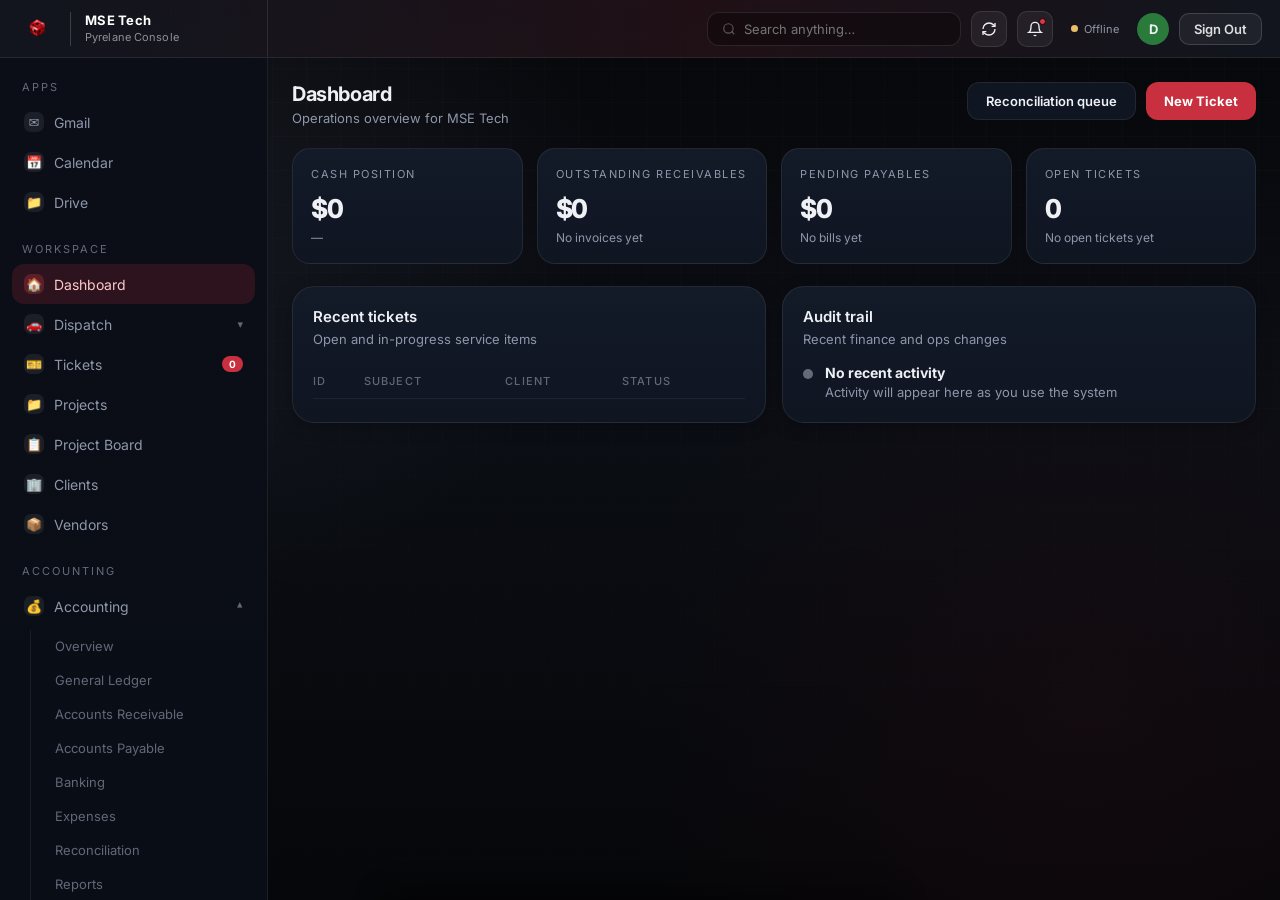
==== commit 9b35c72e: "Extract asset panel styles and record inline style audit" ====
--- a/index.html
+++ b/index.html
@@ -13515,70 +13515,7 @@
 
 
 
-<style>
-
-
-.ap-tab {
-
-
-  background:none;border:none;color:var(--muted);font-family:inherit;font-size:13px;font-weight:500;
-
-
-  padding:12px 14px;cursor:pointer;border-bottom:2px solid transparent;transition:color .15s,border-color .15s;
-
-
-  white-space:nowrap;
-
-
-}
-
-
-.ap-tab.active { color:var(--text);border-bottom-color:var(--primary); }
-
-
-.ap-tab:hover { color:var(--text); }
-
-
-.ap-tab-content { }
-
-
-.asset-thumb {
-
-
-  width:40px;height:40px;border-radius:8px;object-fit:cover;background:var(--surface3);
-
-
-  display:flex;align-items:center;justify-content:center;font-size:20px;
-
-
-  border:1px solid var(--border);overflow:hidden;
-
-
-}
-
-
-.asset-thumb img { width:100%;height:100%;object-fit:cover; }
-
-
-.repair-item, .maint-item, .doc-item {
-
-
-  background:var(--surface2);border:1px solid var(--border);border-radius:10px;
-
-
-  padding:12px 14px;margin-bottom:10px;
-
-
-}
-
-
-.repair-item h4, .maint-item h4 { margin:0 0 4px;font-size:13px;font-weight:600;color:var(--text); }
-
-
-.repair-item p, .maint-item p, .doc-item p { margin:0;font-size:12px;color:var(--muted); }
-
-
-</style>
+
 
 
 
--- a/css/core.css
+++ b/css/core.css
@@ -2030,3 +2030,75 @@
 
 
 }
+
+/* Asset panel tabs and detail cards */
+.ap-tab {
+  background:none;
+  border:none;
+  color:var(--muted);
+  font-family:inherit;
+  font-size:13px;
+  font-weight:500;
+  padding:12px 14px;
+  cursor:pointer;
+  border-bottom:2px solid transparent;
+  transition:color .15s,border-color .15s;
+  white-space:nowrap;
+}
+
+.ap-tab.active {
+  color:var(--text);
+  border-bottom-color:var(--primary);
+}
+
+.ap-tab:hover {
+  color:var(--text);
+}
+
+.ap-tab-content { }
+
+.asset-thumb {
+  width:40px;
+  height:40px;
+  border-radius:8px;
+  object-fit:cover;
+  background:var(--surface3);
+  display:flex;
+  align-items:center;
+  justify-content:center;
+  font-size:20px;
+  border:1px solid var(--border);
+  overflow:hidden;
+}
+
+.asset-thumb img {
+  width:100%;
+  height:100%;
+  object-fit:cover;
+}
+
+.repair-item,
+.maint-item,
+.doc-item {
+  background:var(--surface2);
+  border:1px solid var(--border);
+  border-radius:10px;
+  padding:12px 14px;
+  margin-bottom:10px;
+}
+
+.repair-item h4,
+.maint-item h4 {
+  margin:0 0 4px;
+  font-size:13px;
+  font-weight:600;
+  color:var(--text);
+}
+
+.repair-item p,
+.maint-item p,
+.doc-item p {
+  margin:0;
+  font-size:12px;
+  color:var(--muted);
+}
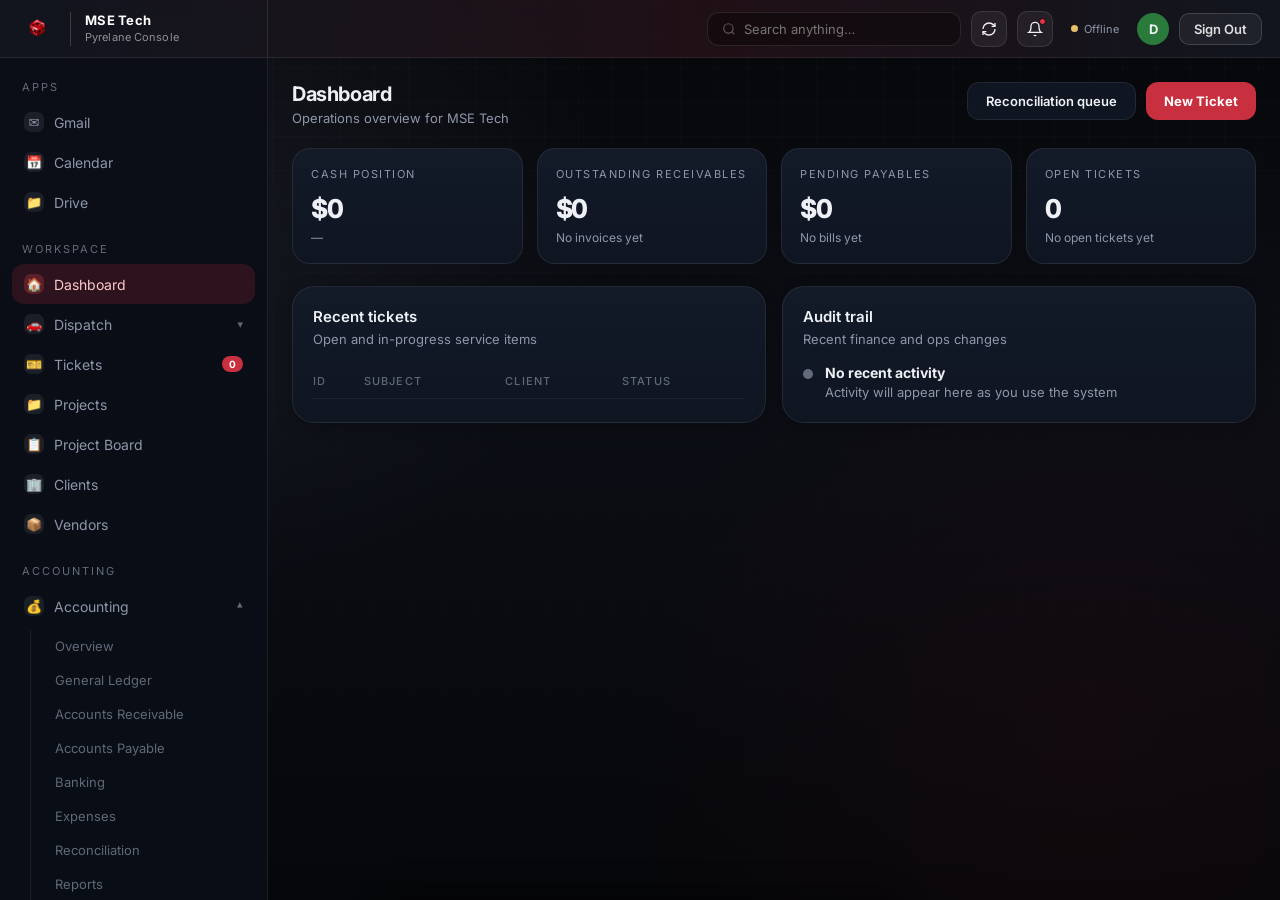
==== commit 471a92f8: "Extract inventory assets module from index" ====
--- a/index.html
+++ b/index.html
@@ -15001,1807 +15001,7 @@
 
 
 
-// ========== INVENTORY: ASSETS ==========
-
-
-let DB_ASSETS = [];
-
-
-let activeAssetId = null;
-
-
-
-
-
-async function loadAssetsFromSupabase() {
-
-
-  if (!sb) return;
-
-
-  try {
-
-
-    const { data, error } = await sb.from('assets').select('*, vendors(company_name)').order('created_at', { ascending: false });
-
-
-    if (error) throw error;
-
-
-    DB_ASSETS = data || [];
-
-
-    renderAssetsList();
-
-
-    renderAssetsKPIs();
-
-
-  } catch(e) {
-
-
-    console.warn('Load assets failed:', e);
-
-
-    DB_ASSETS = [];
-
-
-    renderAssetsList();
-
-
-    renderAssetsKPIs();
-
-
-    showToast('Could not load assets', 'error');
-
-
-  }
-
-
-}
-
-
-
-
-
-function renderAssetsKPIs() {
-
-
-  var total = DB_ASSETS.length;
-
-
-  var active = DB_ASSETS.filter(function(a){ return a.status === 'active'; }).length;
-
-
-  var inRepair = DB_ASSETS.filter(function(a){ return a.status === 'in_repair'; }).length;
-
-
-  var totalValue = DB_ASSETS.reduce(function(sum, a){ return sum + (parseFloat(a.purchase_price) || 0); }, 0);
-
-
-  var elTotal = document.getElementById('asset-kpi-total');
-
-
-  var elActive = document.getElementById('asset-kpi-active');
-
-
-  var elRepair = document.getElementById('asset-kpi-repair');
-
-
-  var elValue = document.getElementById('asset-kpi-value');
-
-
-  if (elTotal) elTotal.textContent = total;
-
-
-  if (elActive) elActive.textContent = active;
-
-
-  if (elRepair) elRepair.textContent = inRepair;
-
-
-  if (elValue) elValue.textContent = '$' + totalValue.toLocaleString('en-US', {minimumFractionDigits:0, maximumFractionDigits:0});
-
-
-}
-
-
-
-
-
-var ASSET_CAT_ICONS = {
-
-
-  'Computing': '??',
-
-
-  'Network': '??? ',
-
-
-  'Tools': '??',
-
-
-  'Vehicle': '🚗',
-
-
-  'Equipment': '⚙️',
-
-
-  'Software': '📦',
-
-
-  'Other': '📦'
-
-
-};
-
-
-
-
-
-function assetStatusBadge(status) {
-
-
-  var map = {
-
-
-    'active': '<span class="badge" style="background:var(--success-soft);color:var(--success);border:1px solid var(--success)">Active</span>',
-
-
-    'in_repair': '<span class="badge" style="background:var(--gold-soft);color:var(--gold);border:1px solid var(--gold)">In Repair</span>',
-
-
-    'retired': '<span class="badge" style="background:rgba(100,108,120,.2);color:var(--muted);border:1px solid var(--border)">Retired</span>',
-
-
-    'lost': '<span class="badge" style="background:var(--primary-soft);color:var(--primary);border:1px solid var(--primary)">Lost</span>',
-
-
-    'sold': '<span class="badge" style="background:var(--blue-soft);color:var(--blue);border:1px solid var(--blue)">Sold</span>'
-
-
-  };
-
-
-  return map[status] || '<span class="badge">' + esc(status) + '</span>';
-
-
-}
-
-
-
-
-
-function renderAssetsList() {
-
-
-  var tbody = document.getElementById('assets-table-body');
-
-
-  if (!tbody) return;
-
-
-  var search = (document.getElementById('asset-search') || {}).value || '';
-
-
-  var catFilter = (document.getElementById('asset-cat-filter') || {}).value || '';
-
-
-  var statusFilter = (document.getElementById('asset-status-filter') || {}).value || '';
-
-
-  var sort = (document.getElementById('asset-sort') || {}).value || 'newest';
-
-
-  var filtered = DB_ASSETS.filter(function(a) {
-
-
-    if (catFilter && a.category !== catFilter) return false;
-
-
-    if (statusFilter && a.status !== statusFilter) return false;
-
-
-    if (search) {
-
-
-      var q = search.toLowerCase();
-
-
-      var hay = ((a.name || '') + ' ' + (a.asset_tag || '') + ' ' + (a.serial_number || '') + ' ' + (a.manufacturer || '') + ' ' + (a.model || '')).toLowerCase();
-
-
-      if (hay.indexOf(q) === -1) return false;
-
-
-    }
-
-
-    return true;
-
-
-  });
-
-
-  filtered.sort(function(a, b) {
-
-
-    if (sort === 'newest') return new Date(b.created_at || 0) - new Date(a.created_at || 0);
-
-
-    if (sort === 'oldest') return new Date(a.created_at || 0) - new Date(b.created_at || 0);
-
-
-    if (sort === 'name') return (a.name || '').localeCompare(b.name || '');
-
-
-    if (sort === 'value-high') return (parseFloat(b.purchase_price) || 0) - (parseFloat(a.purchase_price) || 0);
-
-
-    if (sort === 'value-low') return (parseFloat(a.purchase_price) || 0) - (parseFloat(b.purchase_price) || 0);
-
-
-    if (sort === 'tag') return (a.asset_tag || '').localeCompare(b.asset_tag || '');
-
-
-    return 0;
-
-
-  });
-
-
-  if (!filtered.length) {
-
-
-    tbody.innerHTML = '<tr><td colspan="8" style="text-align:center;color:var(--muted);padding:40px"><div style="font-size:28px;margin-bottom:8px">📦</div><div>No assets found</div></td></tr>';
-
-
-    return;
-
-
-  }
-
-
-  var months = ['Jan','Feb','Mar','Apr','May','Jun','Jul','Aug','Sep','Oct','Nov','Dec'];
-
-
-  function fmtDate(s) {
-
-
-    if (!s) return '—';
-
-
-    var d = new Date(s);
-
-
-    if (isNaN(d)) return s;
-
-
-    return months[d.getUTCMonth()] + ' ' + d.getUTCDate() + ', ' + d.getUTCFullYear();
-
-
-  }
-
-
-  function fmtMoney(v) {
-
-
-    if (!v && v !== 0) return '—';
-
-
-    return '$' + parseFloat(v).toLocaleString('en-US', {minimumFractionDigits:0, maximumFractionDigits:0});
-
-
-  }
-
-
-  tbody.innerHTML = filtered.map(function(a) {
-
-
-    var icon = ASSET_CAT_ICONS[a.category] || '📦';
-
-
-    var thumbHtml = a.primary_photo_url
-
-
-      ? '<div class="asset-thumb"><img src="' + esc(a.primary_photo_url) + '" alt="" onerror="this.parentNode.innerHTML=\'' + icon + '\'"></div>'
-
-
-      : '<div class="asset-thumb" style="display:flex;align-items:center;justify-content:center;font-size:20px">' + icon + '</div>';
-
-
-    return '<tr onclick="openAssetPanel(\'' + esc(a.id) + '\')" style="cursor:pointer">'
-
-
-      + '<td>' + thumbHtml + '</td>'
-
-
-      + '<td style="font-family:monospace;font-size:12px;color:var(--soft)">' + esc(a.asset_tag || '') + '</td>'
-
-
-      + '<td><strong>' + esc(a.name || '') + '</strong>'
-
-
-        + (a.manufacturer ? '<br><span style="font-size:11px;color:var(--muted)">' + esc(a.manufacturer) + (a.model ? ' ' + esc(a.model) : '') + '</span>' : '') + '</td>'
-
-
-      + '<td style="color:var(--muted);font-size:13px">' + esc(a.category || '') + '</td>'
-
-
-      + '<td>' + assetStatusBadge(a.status) + '</td>'
-
-
-      + '<td style="color:var(--muted);font-size:13px">' + fmtDate(a.purchase_date) + '</td>'
-
-
-      + '<td style="font-size:13px">' + fmtMoney(a.purchase_price) + '</td>'
-
-
-      + '<td><button class="btn-secondary" style="padding:5px 10px;font-size:12px" onclick="event.stopPropagation();openAssetPanel(\'' + esc(a.id) + '\')">✏️ Edit</button></td>'
-
-
-      + '</tr>';
-
-
-  }).join('');
-
-
-}
-
-
-
-
-
-function switchAssetTab(tab) {
-
-
-  document.querySelectorAll('.ap-tab').forEach(function(b){ b.classList.toggle('active', b.dataset.tab === tab); });
-
-
-  document.querySelectorAll('.ap-tab-content').forEach(function(c){ c.style.display = 'none'; });
-
-
-  var el = document.getElementById('ap-tab-' + tab);
-
-
-  if (el) el.style.display = 'block';
-
-
-}
-
-
-
-
-
-function populateVendorDropdowns() {
-
-
-  var vendors = DB.vendors || [];
-
-
-  ['na-vendor', 'ap-vendor', 'lr-vendor'].forEach(function(id) {
-
-
-    var sel = document.getElementById(id);
-
-
-    if (!sel) return;
-
-
-    var cur = sel.value;
-
-
-    while (sel.options.length > 1) sel.remove(1);
-
-
-    vendors.forEach(function(v) {
-
-
-      var opt = document.createElement('option');
-
-
-      opt.value = v._sbId || v.name;
-
-
-      opt.textContent = v.name;
-
-
-      sel.appendChild(opt);
-
-
-    });
-
-
-    if (cur) sel.value = cur;
-
-
-  });
-
-
-}
-
-
-
-
-
-function openAssetPanel(id) {
-
-
-  var a = DB_ASSETS.find(function(x){ return x.id === id || String(x.id) === String(id); });
-
-
-  if (!a) return;
-
-
-  activeAssetId = id;
-
-
-  document.getElementById('ap-tag').textContent = a.asset_tag || 'MSE-A-????';
-
-
-  document.getElementById('ap-subtitle').textContent = (a.category || '') + (a.manufacturer ? ' · ' + a.manufacturer : '') + (a.model ? ' ' + a.model : '');
-
-
-  document.getElementById('ap-name').value = a.name || '';
-
-
-  document.getElementById('ap-asset-tag').value = a.asset_tag || '';
-
-
-  document.getElementById('ap-serial').value = a.serial_number || '';
-
-
-  document.getElementById('ap-category').value = a.category || 'Computing';
-
-
-  document.getElementById('ap-status').value = a.status || 'active';
-
-
-  document.getElementById('ap-manufacturer').value = a.manufacturer || '';
-
-
-  document.getElementById('ap-model').value = a.model || '';
-
-
-  document.getElementById('ap-purchase-date').value = a.purchase_date ? a.purchase_date.substring(0,10) : '';
-
-
-  document.getElementById('ap-purchase-price').value = a.purchase_price || '';
-
-
-  document.getElementById('ap-warranty').value = a.warranty_expires ? a.warranty_expires.substring(0,10) : '';
-
-
-  document.getElementById('ap-notes').value = a.notes || '';
-
-
-  // Photo
-
-
-  var photoWrap = document.getElementById('ap-photo-wrap');
-
-
-  var photoImg = document.getElementById('ap-primary-photo');
-
-
-  if (a.primary_photo_url && photoWrap && photoImg) {
-
-
-    photoImg.src = a.primary_photo_url;
-
-
-    photoWrap.style.display = 'block';
-
-
-  } else if (photoWrap) {
-
-
-    photoWrap.style.display = 'none';
-
-
-  }
-
-
-  // Clear file input
-
-
-  var fi = document.getElementById('ap-photo-file');
-
-
-  if (fi) fi.value = '';
-
-
-  // Vendor dropdown
-
-
-  populateVendorDropdowns();
-
-
-  var apVendor = document.getElementById('ap-vendor');
-
-
-  if (apVendor && a.vendor_id) apVendor.value = a.vendor_id;
-
-
-  // Switch to overview tab
-
-
-  switchAssetTab('overview');
-
-
-  // Open overlay
-
-
-  document.getElementById('assetOverlay').classList.add('open');
-
-
-  document.getElementById('assetPanel').classList.add('open');
-
-
-  // Load related data
-
-
-  loadAssetRepairs(id);
-
-
-  loadAssetMaintenance(id);
-
-
-  loadAssetDocuments(id);
-
-
-  loadAssetActivity(id);
-
-
-}
-
-
-
-
-
-function closeAssetPanel() {
-
-
-  document.getElementById('assetOverlay').classList.remove('open');
-
-
-  document.getElementById('assetPanel').classList.remove('open');
-
-
-  activeAssetId = null;
-
-
-}
-
-
-
-
-
-async function saveAssetPanel() {
-
-
-  if (!activeAssetId) return;
-
-
-  var a = DB_ASSETS.find(function(x){ return String(x.id) === String(activeAssetId); });
-
-
-  if (!a) return;
-
-
-  var updates = {
-
-
-    name: document.getElementById('ap-name').value.trim(),
-
-
-    serial_number: document.getElementById('ap-serial').value.trim(),
-
-
-    category: document.getElementById('ap-category').value,
-
-
-    status: document.getElementById('ap-status').value,
-
-
-    manufacturer: document.getElementById('ap-manufacturer').value.trim(),
-
-
-    model: document.getElementById('ap-model').value.trim(),
-
-
-    purchase_date: document.getElementById('ap-purchase-date').value || null,
-
-
-    purchase_price: parseFloat(document.getElementById('ap-purchase-price').value) || null,
-
-
-    vendor_id: document.getElementById('ap-vendor').value || null,
-
-
-    warranty_expires: document.getElementById('ap-warranty').value || null,
-
-
-    notes: document.getElementById('ap-notes').value.trim(),
-
-
-    updated_at: new Date().toISOString()
-
-
-  };
-
-
-  if (!updates.name) { showToast('Asset name is required', 'error'); return; }
-
-
-  try {
-
-
-    // Handle photo upload first
-
-
-    var photoFile = document.getElementById('ap-photo-file');
-
-
-    if (photoFile && photoFile.files && photoFile.files[0]) {
-
-
-      var url = await uploadAssetPhoto(photoFile.files[0], activeAssetId);
-
-
-      if (url) {
-
-
-        updates.primary_photo_url = url;
-
-
-        await sb.from('asset_documents').insert({
-
-
-          asset_id: activeAssetId,
-
-
-          doc_type: 'photo_primary',
-
-
-          file_name: photoFile.files[0].name,
-
-
-          file_url: url,
-
-
-          uploaded_by: getUser().email,
-
-
-          uploaded_at: new Date().toISOString()
-
-
-        });
-
-
-      }
-
-
-    }
-
-
-    if (!sb) throw new Error('Offline');
-
-
-    var { error } = await sb.from('assets').update(updates).eq('id', activeAssetId);
-
-
-    if (error) throw error;
-
-
-    // Update local cache
-
-
-    Object.assign(a, updates);
-
-
-    sbInsertAudit('assets', activeAssetId, 'update', 'Asset updated: ' + updates.name);
-
-
-    showToast('Asset saved', 'success');
-
-
-    renderAssetsList();
-
-
-    renderAssetsKPIs();
-
-
-    closeAssetPanel();
-
-
-  } catch(e) {
-
-
-    console.warn('Save asset failed:', e);
-
-
-    showToast('Could not save asset: ' + (e.message || e), 'error');
-
-
-  }
-
-
-}
-
-
-
-
-
-async function resizeImageToCanvas(file, maxPx) {
-
-
-  return new Promise(function(resolve, reject) {
-
-
-    var img = new Image();
-
-
-    var url = URL.createObjectURL(file);
-
-
-    img.onload = function() {
-
-
-      var w = img.naturalWidth, h = img.naturalHeight;
-
-
-      if (w > maxPx || h > maxPx) {
-
-
-        var ratio = Math.min(maxPx / w, maxPx / h);
-
-
-        w = Math.round(w * ratio);
-
-
-        h = Math.round(h * ratio);
-
-
-      }
-
-
-      var canvas = document.createElement('canvas');
-
-
-      canvas.width = w; canvas.height = h;
-
-
-      var ctx = canvas.getContext('2d');
-
-
-      ctx.drawImage(img, 0, 0, w, h);
-
-
-      URL.revokeObjectURL(url);
-
-
-      canvas.toBlob(function(blob) { resolve(blob); }, 'image/jpeg', 0.88);
-
-
-    };
-
-
-    img.onerror = function() { URL.revokeObjectURL(url); reject(new Error('Image load failed')); };
-
-
-    img.src = url;
-
-
-  });
-
-
-}
-
-
-
-
-
-async function uploadAssetPhoto(file, assetId) {
-
-
-  try {
-
-
-    var resized = await resizeImageToCanvas(file, 1600);
-
-
-    var ext = 'jpg';
-
-
-    var fname = Date.now() + '-' + file.name.replace(/[^a-zA-Z0-9._-]/g, '_').replace(/\.[^.]+$/, '') + '.' + ext;
-
-
-    var path = 'assets/' + assetId + '/' + fname;
-
-
-    var { error } = await sb.storage.from('inventory-photos').upload(path, resized, { contentType: 'image/jpeg', upsert: true });
-
-
-    if (error) throw error;
-
-
-    var { data } = sb.storage.from('inventory-photos').getPublicUrl(path);
-
-
-    return data && data.publicUrl ? data.publicUrl : null;
-
-
-  } catch(e) {
-
-
-    console.warn('Photo upload failed:', e);
-
-
-    showToast('Photo upload failed: ' + (e.message || e), 'error');
-
-
-    return null;
-
-
-  }
-
-
-}
-
-
-
-
-
-async function getNextAssetTag() {
-
-
-  try {
-
-
-    if (!sb) return 'MSE-A-0001';
-
-
-    var { data } = await sb.from('assets').select('asset_tag').order('asset_tag', { ascending: false }).limit(50);
-
-
-    var max = 0;
-
-
-    if (data && data.length) {
-
-
-      data.forEach(function(r) {
-
-
-        var m = (r.asset_tag || '').match(/MSE-A-(\d+)/);
-
-
-        if (m) { var n = parseInt(m[1], 10); if (n > max) max = n; }
-
-
-      });
-
-
-    }
-
-
-    var next = String(max + 1).padStart(4, '0');
-
-
-    return 'MSE-A-' + next;
-
-
-  } catch(e) {
-
-
-    return 'MSE-A-0001';
-
-
-  }
-
-
-}
-
-
-
-
-
-async function openNewAssetModal() {
-
-
-  // Pre-populate tag
-
-
-  var tag = await getNextAssetTag();
-
-
-  var el = document.getElementById('na-tag');
-
-
-  if (el) el.value = tag;
-
-
-  // Populate vendor dropdown
-
-
-  populateVendorDropdowns();
-
-
-  openModal('modal-new-asset');
-
-
-}
-
-
-
-
-
-async function createAsset() {
-
-
-  var name = (document.getElementById('na-name') || {}).value || '';
-
-
-  if (!name.trim()) { showToast('Asset name is required', 'error'); return; }
-
-
-  var assetTag = (document.getElementById('na-tag') || {}).value || await getNextAssetTag();
-
-
-  var newAsset = {
-
-
-    asset_tag: assetTag,
-
-
-    serial_number: (document.getElementById('na-serial') || {}).value.trim() || null,
-
-
-    name: name.trim(),
-
-
-    category: (document.getElementById('na-category') || {}).value || 'Other',
-
-
-    status: (document.getElementById('na-status') || {}).value || 'active',
-
-
-    manufacturer: (document.getElementById('na-manufacturer') || {}).value.trim() || null,
-
-
-    model: (document.getElementById('na-model') || {}).value.trim() || null,
-
-
-    purchase_date: (document.getElementById('na-purchase-date') || {}).value || null,
-
-
-    purchase_price: parseFloat((document.getElementById('na-purchase-price') || {}).value) || null,
-
-
-    vendor_id: (document.getElementById('na-vendor') || {}).value || null,
-
-
-    warranty_expires: (document.getElementById('na-warranty') || {}).value || null,
-
-
-    notes: (document.getElementById('na-notes') || {}).value.trim() || null,
-
-
-    created_by: getUser().email,
-
-
-    created_at: new Date().toISOString(),
-
-
-    updated_at: new Date().toISOString()
-
-
-  };
-
-
-  try {
-
-
-    if (!sb) throw new Error('Offline — connect to save assets');
-
-
-    var { data, error } = await sb.from('assets').insert(newAsset).select().single();
-
-
-    if (error) throw error;
-
-
-    var assetId = data.id;
-
-
-    // Upload photos
-
-
-    var photoInput = document.getElementById('na-photos');
-
-
-    var photos = photoInput && photoInput.files ? Array.from(photoInput.files) : [];
-
-
-    var primaryUrl = null;
-
-
-    for (var i = 0; i < photos.length; i++) {
-
-
-      var url = await uploadAssetPhoto(photos[i], assetId);
-
-
-      if (url) {
-
-
-        var docType = i === 0 ? 'photo_primary' : 'photo_gallery';
-
-
-        await sb.from('asset_documents').insert({
-
-
-          asset_id: assetId,
-
-
-          doc_type: docType,
-
-
-          file_name: photos[i].name,
-
-
-          file_url: url,
-
-
-          file_size: photos[i].size,
-
-
-          mime_type: photos[i].type,
-
-
-          uploaded_by: getUser().email,
-
-
-          uploaded_at: new Date().toISOString()
-
-
-        });
-
-
-        if (i === 0) primaryUrl = url;
-
-
-      }
-
-
-    }
-
-
-    if (primaryUrl) {
-
-
-      await sb.from('assets').update({ primary_photo_url: primaryUrl }).eq('id', assetId);
-
-
-      data.primary_photo_url = primaryUrl;
-
-
-    }
-
-
-    DB_ASSETS.unshift(data);
-
-
-    sbInsertAudit('assets', assetId, 'create', 'Asset created: ' + name);
-
-
-    closeModal('modal-new-asset');
-
-
-    showToast('Asset saved: ' + name, 'success');
-
-
-    renderAssetsList();
-
-
-    renderAssetsKPIs();
-
-
-    // Reset form
-
-
-    ['na-serial','na-name','na-manufacturer','na-model','na-purchase-date','na-purchase-price','na-warranty','na-notes'].forEach(function(id){
-
-
-      var el = document.getElementById(id); if (el) el.value = '';
-
-
-    });
-
-
-    if (photoInput) photoInput.value = '';
-
-
-  } catch(e) {
-
-
-    console.warn('Create asset failed:', e);
-
-
-    showToast('Could not create asset: ' + (e.message || e), 'error');
-
-
-  }
-
-
-}
-
-
-
-
-
-async function loadAssetRepairs(assetId) {
-
-
-  var el = document.getElementById('ap-repairs-list');
-
-
-  if (!el) return;
-
-
-  el.innerHTML = '<div style="color:var(--muted);font-size:13px;padding:16px">Loading…</div>';
-
-
-  try {
-
-
-    if (!sb) throw new Error('Offline');
-
-
-    var { data, error } = await sb.from('asset_repairs').select('*').eq('asset_id', assetId).order('repair_date', { ascending: false });
-
-
-    if (error) throw error;
-
-
-    if (!data || !data.length) { el.innerHTML = '<div style="text-align:center;color:var(--muted);padding:32px;font-size:13px">No repair records yet</div>'; return; }
-
-
-    el.innerHTML = data.map(function(r) {
-
-
-      return '<div class="repair-item">'
-
-
-        + '<h4>' + esc(r.repair_type || 'Repair') + ' — ' + (r.repair_date ? new Date(r.repair_date).toLocaleDateString() : '—') + '</h4>'
-
-
-        + '<p>' + esc(r.description || '') + '</p>'
-
-
-        + (r.cost ? '<p style="margin-top:4px">Cost: $' + parseFloat(r.cost).toFixed(2) + '</p>' : '')
-
-
-        + (r.performed_by_staff ? '<p style="margin-top:4px">Staff: ' + esc(r.performed_by_staff) + '</p>' : '')
-
-
-        + '</div>';
-
-
-    }).join('');
-
-
-  } catch(e) {
-
-
-    el.innerHTML = '<div style="color:var(--muted);font-size:13px;padding:16px">Could not load repairs</div>';
-
-
-  }
-
-
-}
-
-
-
-
-
-async function loadAssetMaintenance(assetId) {
-
-
-  var el = document.getElementById('ap-maintenance-list');
-
-
-  if (!el) return;
-
-
-  el.innerHTML = '<div style="color:var(--muted);font-size:13px;padding:16px">Loading…</div>';
-
-
-  try {
-
-
-    if (!sb) throw new Error('Offline');
-
-
-    var { data, error } = await sb.from('asset_maintenance_schedule').select('*').eq('asset_id', assetId).order('next_due', { ascending: true });
-
-
-    if (error) throw error;
-
-
-    if (!data || !data.length) { el.innerHTML = '<div style="text-align:center;color:var(--muted);padding:32px;font-size:13px">No maintenance scheduled</div>'; return; }
-
-
-    el.innerHTML = data.map(function(r) {
-
-
-      var overdue = r.next_due && new Date(r.next_due) < new Date();
-
-
-      return '<div class="maint-item" style="' + (overdue ? 'border-color:var(--primary)' : '') + '">'
-
-
-        + '<h4>' + esc(r.task || '') + (overdue ? ' <span style="color:var(--primary);font-size:11px">⚠  Overdue</span>' : '') + '</h4>'
-
-
-        + '<p>Frequency: ' + esc(r.frequency || '') + (r.frequency_days ? ' (' + r.frequency_days + ' days)' : '') + '</p>'
-
-
-        + '<p>Next due: ' + (r.next_due ? new Date(r.next_due).toLocaleDateString() : '—') + '</p>'
-
-
-        + (r.last_completed ? '<p>Last done: ' + new Date(r.last_completed).toLocaleDateString() + '</p>' : '')
-
-
-        + '</div>';
-
-
-    }).join('');
-
-
-  } catch(e) {
-
-
-    el.innerHTML = '<div style="color:var(--muted);font-size:13px;padding:16px">Could not load maintenance</div>';
-
-
-  }
-
-
-}
-
-
-
-
-
-async function loadAssetDocuments(assetId) {
-
-
-  var el = document.getElementById('ap-documents-list');
-
-
-  if (!el) return;
-
-
-  el.innerHTML = '<div style="color:var(--muted);font-size:13px;padding:16px">Loading…</div>';
-
-
-  try {
-
-
-    if (!sb) throw new Error('Offline');
-
-
-    var { data, error } = await sb.from('asset_documents').select('*').eq('asset_id', assetId).order('uploaded_at', { ascending: false });
-
-
-    if (error) throw error;
-
-
-    if (!data || !data.length) { el.innerHTML = '<div style="text-align:center;color:var(--muted);padding:32px;font-size:13px">No documents attached</div>'; return; }
-
-
-    var isImg = function(mime) { return mime && mime.startsWith('image/'); };
-
-
-    el.innerHTML = data.map(function(d) {
-
-
-      return '<div class="doc-item" style="display:flex;gap:12px;align-items:flex-start">'
-
-
-        + (isImg(d.mime_type) ? '<img src="' + esc(d.file_url || '') + '" style="width:56px;height:56px;object-fit:cover;border-radius:8px;border:1px solid var(--border);flex-shrink:0">' : '<div style="width:56px;height:56px;background:var(--surface3);border-radius:8px;display:flex;align-items:center;justify-content:center;font-size:22px;flex-shrink:0">📄</div>')
-
-
-        + '<div style="flex:1;min-width:0">'
-
-
-        + '<div style="font-size:13px;font-weight:600;color:var(--text);white-space:nowrap;overflow:hidden;text-overflow:ellipsis">' + esc(d.file_name || '') + '</div>'
-
-
-        + '<p style="margin-top:3px">' + esc(d.doc_type || '') + (d.uploaded_by ? ' · ' + esc(d.uploaded_by) : '') + '</p>'
-
-
-        + (d.file_url ? '<a href="' + esc(d.file_url) + '" target="_blank" style="font-size:12px;color:var(--blue)">View</a>' : '')
-
-
-        + '</div></div>';
-
-
-    }).join('');
-
-
-  } catch(e) {
-
-
-    el.innerHTML = '<div style="color:var(--muted);font-size:13px;padding:16px">Could not load documents</div>';
-
-
-  }
-
-
-}
-
-
-
-
-
-async function loadAssetActivity(assetId) {
-
-
-  var el = document.getElementById('ap-activity-list');
-
-
-  if (!el) return;
-
-
-  el.innerHTML = '<div style="color:var(--muted);font-size:13px;padding:16px">Loading…</div>';
-
-
-  try {
-
-
-    if (!sb) throw new Error('Offline');
-
-
-    var { data, error } = await sb.from('asset_audit_log').select('*').eq('asset_id', assetId).order('created_at', { ascending: false }).limit(50);
-
-
-    if (error) throw error;
-
-
-    if (!data || !data.length) { el.innerHTML = '<div style="text-align:center;color:var(--muted);padding:32px;font-size:13px">No activity recorded</div>'; return; }
-
-
-    el.innerHTML = '<div class="audit-list">' + data.map(function(r) {
-
-
-      return '<div class="audit-item">'
-
-
-        + '<div class="audit-dot" style="background:var(--blue)"></div>'
-
-
-        + '<div class="audit-copy">'
-
-
-        + '<strong>' + esc(r.action || '') + '</strong>' + (r.field_changed ? ' · ' + esc(r.field_changed) : '')
-
-
-        + '<span>' + esc(r.changed_by || '') + ' · ' + new Date(r.created_at).toLocaleString() + '</span>'
-
-
-        + '</div></div>';
-
-
-    }).join('') + '</div>';
-
-
-  } catch(e) {
-
-
-    el.innerHTML = '<div style="color:var(--muted);font-size:13px;padding:16px">Could not load activity</div>';
-
-
-  }
-
-
-}
-
-
-
-
-
-async function logRepair(assetId) {
-
-
-  if (!assetId) { showToast('No asset selected', 'error'); return; }
-
-
-  var repairType = (document.getElementById('lr-type') || {}).value || 'repair';
-
-
-  var repairDate = (document.getElementById('lr-date') || {}).value || '';
-
-
-  var description = (document.getElementById('lr-description') || {}).value || '';
-
-
-  var cost = parseFloat((document.getElementById('lr-cost') || {}).value) || null;
-
-
-  var staff = (document.getElementById('lr-staff') || {}).value || null;
-
-
-  var vendorId = (document.getElementById('lr-vendor') || {}).value || null;
-
-
-  var notes = (document.getElementById('lr-notes') || {}).value || null;
-
-
-  if (!repairDate) { showToast('Repair date is required', 'error'); return; }
-
-
-  if (!description.trim()) { showToast('Description is required', 'error'); return; }
-
-
-  try {
-
-
-    if (!sb) throw new Error('Offline');
-
-
-    var rec = {
-
-
-      asset_id: assetId,
-
-
-      repair_type: repairType,
-
-
-      repair_date: repairDate,
-
-
-      description: description.trim(),
-
-
-      cost: cost,
-
-
-      performed_by_staff: staff || null,
-
-
-      performed_by_vendor_id: vendorId || null,
-
-
-      notes: notes ? notes.trim() : null,
-
-
-      created_by: getUser().email,
-
-
-      created_at: new Date().toISOString()
-
-
-    };
-
-
-    var { error } = await sb.from('asset_repairs').insert(rec);
-
-
-    if (error) throw error;
-
-
-    // Audit log
-
-
-    await sb.from('asset_audit_log').insert({
-
-
-      asset_id: assetId,
-
-
-      action: 'repair_logged',
-
-
-      field_changed: 'repair_type',
-
-
-      new_value: repairType,
-
-
-      changed_by: getUser().email,
-
-
-      notes: description.trim(),
-
-
-      created_at: new Date().toISOString()
-
-
-    });
-
-
-    closeModal('modal-log-repair');
-
-
-    showToast('Repair logged', 'success');
-
-
-    loadAssetRepairs(assetId);
-
-
-    // Clear form
-
-
-    ['lr-date','lr-description','lr-cost','lr-notes'].forEach(function(id){ var el = document.getElementById(id); if (el) el.value = ''; });
-
-
-    var st = document.getElementById('lr-staff'); if (st) st.value = '';
-
-
-  } catch(e) {
-
-
-    showToast('Could not log repair: ' + (e.message || e), 'error');
-
-
-  }
-
-
-}
-
-
-
-
-
-async function scheduleMaintenance(assetId) {
-
-
-  if (!assetId) { showToast('No asset selected', 'error'); return; }
-
-
-  var task = (document.getElementById('sm-task') || {}).value || '';
-
-
-  var frequency = (document.getElementById('sm-frequency') || {}).value || 'monthly';
-
-
-  var freqDays = parseInt((document.getElementById('sm-freq-days') || {}).value) || null;
-
-
-  var nextDue = (document.getElementById('sm-next-due') || {}).value || '';
-
-
-  var lastCompleted = (document.getElementById('sm-last-completed') || {}).value || null;
-
-
-  var notes = (document.getElementById('sm-notes') || {}).value || null;
-
-
-  if (!task.trim()) { showToast('Task description is required', 'error'); return; }
-
-
-  if (!nextDue) { showToast('Next due date is required', 'error'); return; }
-
-
-  var freqDaysMap = { weekly: 7, monthly: 30, quarterly: 91, 'semi-annual': 182, annual: 365 };
-
-
-  if (!freqDays && freqDaysMap[frequency]) freqDays = freqDaysMap[frequency];
-
-
-  try {
-
-
-    if (!sb) throw new Error('Offline');
-
-
-    var rec = {
-
-
-      asset_id: assetId,
-
-
-      task: task.trim(),
-
-
-      frequency: frequency,
-
-
-      frequency_days: freqDays,
-
-
-      next_due: nextDue,
-
-
-      last_completed: lastCompleted || null,
-
-
-      active: true,
-
-
-      notes: notes ? notes.trim() : null,
-
-
-      created_at: new Date().toISOString()
-
-
-    };
-
-
-    var { error } = await sb.from('asset_maintenance_schedule').insert(rec);
-
-
-    if (error) throw error;
-
-
-    await sb.from('asset_audit_log').insert({
-
-
-      asset_id: assetId,
-
-
-      action: 'maintenance_scheduled',
-
-
-      field_changed: 'task',
-
-
-      new_value: task.trim(),
-
-
-      changed_by: getUser().email,
-
-
-      notes: 'Next due: ' + nextDue,
-
-
-      created_at: new Date().toISOString()
-
-
-    });
-
-
-    closeModal('modal-schedule-maintenance');
-
-
-    showToast('Maintenance scheduled', 'success');
-
-
-    loadAssetMaintenance(assetId);
-
-
-    ['sm-task','sm-freq-days','sm-next-due','sm-last-completed','sm-notes'].forEach(function(id){ var el = document.getElementById(id); if (el) el.value = ''; });
-
-
-  } catch(e) {
-
-
-    showToast('Could not schedule maintenance: ' + (e.message || e), 'error');
-
-
-  }
-
-
-}
-
-
-
-
-
-async function handleAssetDocUpload(input) {
-
-
-  if (!activeAssetId || !input.files || !input.files[0]) return;
-
-
-  var file = input.files[0];
-
-
-  var isImg = file.type.startsWith('image/');
-
-
-  try {
-
-
-    var blob = isImg ? await resizeImageToCanvas(file, 1600) : file;
-
-
-    var ext = file.name.split('.').pop();
-
-
-    var fname = Date.now() + '-' + file.name.replace(/[^a-zA-Z0-9._-]/g, '_');
-
-
-    var path = 'assets/' + activeAssetId + '/' + fname;
-
-
-    var contentType = isImg ? 'image/jpeg' : file.type;
-
-
-    if (!sb) throw new Error('Offline');
-
-
-    var { error: upErr } = await sb.storage.from('inventory-photos').upload(path, blob, { contentType: contentType, upsert: true });
-
-
-    if (upErr) throw upErr;
-
-
-    var { data: pubData } = sb.storage.from('inventory-photos').getPublicUrl(path);
-
-
-    var fileUrl = pubData && pubData.publicUrl ? pubData.publicUrl : '';
-
-
-    var docType = isImg ? 'photo_gallery' : 'other';
-
-
-    var { error: dbErr } = await sb.from('asset_documents').insert({
-
-
-      asset_id: activeAssetId,
-
-
-      doc_type: docType,
-
-
-      file_name: file.name,
-
-
-      file_url: fileUrl,
-
-
-      file_size: file.size,
-
-
-      mime_type: file.type,
-
-
-      uploaded_by: getUser().email,
-
-
-      uploaded_at: new Date().toISOString()
-
-
-    });
-
-
-    if (dbErr) throw dbErr;
-
-
-    showToast('Document uploaded', 'success');
-
-
-    loadAssetDocuments(activeAssetId);
-
-
-    input.value = '';
-
-
-  } catch(e) {
-
-
-    showToast('Upload failed: ' + (e.message || e), 'error');
-
-
-    input.value = '';
-
-
-  }
-
-
-}
-
-
-
-
-
-// ========== END INVENTORY: ASSETS ==========
+
 
 
 
@@ -47281,6 +45481,7 @@
 
 
 </script>
+<script src="js/inventory/assets.js"></script>
 
 
 <script>
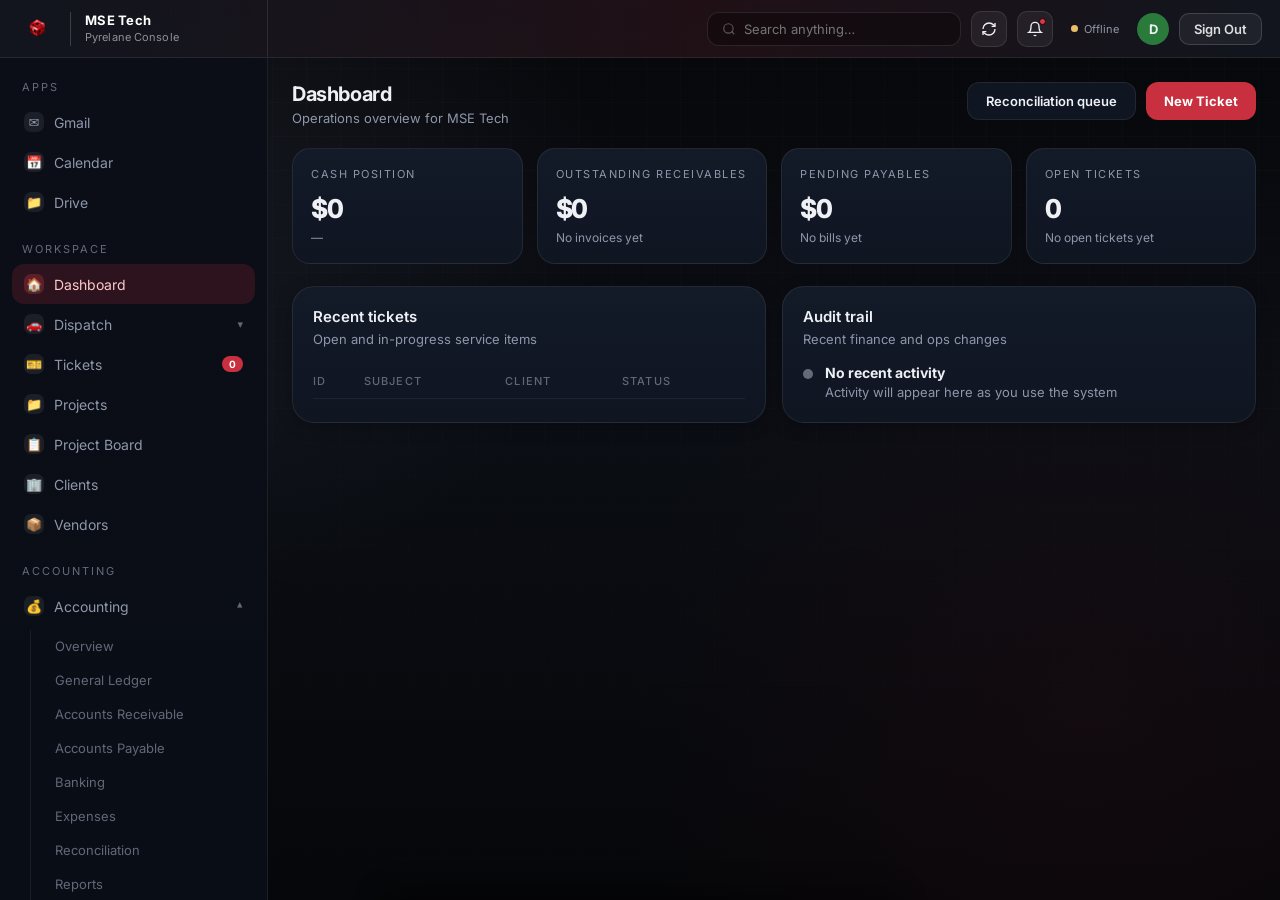
==== commit 54918cac: "Extract My Time Off module from index" ====
--- a/index.html
+++ b/index.html
@@ -15020,369 +15020,6 @@
 
 
 
-
-
-
-
-
-// ============================================================
-
-
-// =================== MY TIME OFF (per-user) =================
-
-
-// ============================================================
-
-
-let _myStaffRow = null;
-
-
-let _myRequests = [];
-
-
-
-
-
-async function loadMyTimeOff() {
-
-
-  if (!sb || !currentUser) {
-
-
-    const list = document.getElementById('myto-history-list');
-
-
-    if (list) list.innerHTML = '<div style="font-size:13px;color:var(--muted);padding:8px">Sign in to view your PTO.</div>';
-
-
-    return;
-
-
-  }
-
-
-  const myEmail = currentUser.email || '';
-
-
-  try {
-
-
-    const [staffRes, reqRes] = await Promise.all([
-
-
-      sb.from('staff').select('*').eq('email', myEmail).maybeSingle(),
-
-
-      sb.from('pto_requests').select('*').eq('staff_email', myEmail).order('created_at', { ascending: false })
-
-
-    ]);
-
-
-    if (staffRes.error) throw staffRes.error;
-
-
-    if (reqRes.error) throw reqRes.error;
-
-
-    _myStaffRow = staffRes.data;
-
-
-    _myRequests = reqRes.data || [];
-
-
-    renderMyTimeOff();
-
-
-  } catch(e) {
-
-
-    console.warn('My Time Off load failed:', e);
-
-
-    showToast('Failed to load your time off: ' + (e.message||'unknown'), 'error');
-
-
-  }
-
-
-}
-
-
-
-
-
-function _fmtHrs(hours) {
-
-
-  if (hours === null || hours === undefined) return '\u2014';
-
-
-  const h = parseFloat(hours) || 0;
-
-
-  const days = Math.floor(h / 8);
-
-
-  const rem = h - days * 8;
-
-
-  if (h === 0) return '0';
-
-
-  if (days === 0) return rem + 'h';
-
-
-  if (rem === 0) return days + 'd';
-
-
-  return days + 'd ' + rem + 'h';
-
-
-}
-
-
-
-
-
-function renderMyTimeOff() {
-
-
-  if (!_myStaffRow) {
-
-
-    const list = document.getElementById('myto-history-list');
-
-
-    if (list) list.innerHTML = '<div style="font-size:13px;color:var(--muted);padding:8px">No staff record found for ' + esc(currentUser?.email || '?') + '. Ask an admin to add you.</div>';
-
-
-    return;
-
-
-  }
-
-
-  const s = _myStaffRow;
-
-
-  const vacRem = (s.pto_vacation_hours_annual || 0) - (s.pto_vacation_hours_used || 0);
-
-
-  const sickRem = (s.pto_sick_hours_annual || 0) - (s.pto_sick_hours_used || 0);
-
-
-  const perRem = (s.pto_personal_hours_annual || 0) - (s.pto_personal_hours_used || 0);
-
-
-  const bank = s.pto_sick_hours_bank || 0;
-
-
-
-
-
-  const vacEl = document.getElementById('myto-vac');
-
-
-  const sickEl = document.getElementById('myto-sick');
-
-
-  const perEl = document.getElementById('myto-per');
-
-
-  const bankEl = document.getElementById('myto-bank');
-
-
-  if (vacEl) vacEl.textContent = _fmtHrs(vacRem);
-
-
-  if (sickEl) sickEl.textContent = _fmtHrs(sickRem);
-
-
-  if (perEl) perEl.textContent = _fmtHrs(perRem);
-
-
-  if (bankEl) bankEl.textContent = _fmtHrs(bank);
-
-
-  document.getElementById('myto-vac-sub').textContent = 'of ' + _fmtHrs(s.pto_vacation_hours_annual) + ' annual';
-
-
-  document.getElementById('myto-sick-sub').textContent = 'of ' + _fmtHrs(s.pto_sick_hours_annual) + ' annual';
-
-
-  document.getElementById('myto-per-sub').textContent = 'of ' + _fmtHrs(s.pto_personal_hours_annual) + ' annual';
-
-
-
-
-
-  // Pending list
-
-
-  const pending = _myRequests.filter(r => r.status === 'pending');
-
-
-  const pendingEl = document.getElementById('myto-pending-list');
-
-
-  if (pendingEl) {
-
-
-    if (!pending.length) {
-
-
-      pendingEl.innerHTML = '<div style="font-size:12px;color:var(--muted);padding:8px;background:var(--surface2);border-radius:8px;text-align:center">No pending requests.</div>';
-
-
-    } else {
-
-
-      pendingEl.innerHTML = pending.map(r => myToReqCard(r, true)).join('');
-
-
-    }
-
-
-  }
-
-
-
-
-
-  // History (excluding pending)
-
-
-  const past = _myRequests.filter(r => r.status !== 'pending');
-
-
-  const histEl = document.getElementById('myto-history-list');
-
-
-  if (histEl) {
-
-
-    if (!past.length) {
-
-
-      histEl.innerHTML = '<div style="font-size:12px;color:var(--muted);padding:8px;background:var(--surface2);border-radius:8px;text-align:center">No past requests yet.</div>';
-
-
-    } else {
-
-
-      histEl.innerHTML = past.slice(0, 30).map(r => myToReqCard(r, false)).join('');
-
-
-    }
-
-
-  }
-
-
-}
-
-
-
-
-
-function myToReqCard(r, isPending) {
-
-
-  const hours = r.total_hours || (r.total_days||0) * 8;
-
-
-  const hrLabel = hours === 2 ? '2 hours'
-
-
-    : hours === 4 ? `4 hours (${r.half_day_period || 'half'})`
-
-
-    : `${(hours/8).toFixed(hours%8?1:0)} day${hours===8?'':'s'}`;
-
-
-  const dates = r.start_date === r.end_date ? r.start_date : `${r.start_date} \u2192 ${r.end_date}`;
-
-
-  const statusColors = { pending: '#b8852c', approved: '#25a06b', denied: '#e87b87', cancelled: '#7a7974' };
-
-
-  const c = statusColors[r.status] || '#7a7974';
-
-
-  const cancelBtn = isPending
-
-
-    ? `<button onclick="cancelMyPTORequest(${r.id})" style="background:transparent;border:1px solid var(--border);border-radius:6px;padding:4px 10px;font-size:11px;cursor:pointer;color:var(--text);font-family:inherit;margin-left:8px">Cancel</button>`
-
-
-    : '';
-
-
-  return `<div style="background:var(--surface2);border:1px solid var(--border2);border-radius:10px;padding:10px 12px">
-
-
-    <div style="display:flex;justify-content:space-between;align-items:center;gap:8px">
-
-
-      <div><strong style="text-transform:capitalize">${esc(r.request_type)}</strong> \u00b7 ${esc(hrLabel)} \u00b7 <span style="color:var(--muted);font-size:12px">${esc(dates)}</span></div>
-
-
-      <div style="display:flex;align-items:center;gap:6px">
-
-
-        <span style="background:${c}22;color:${c};padding:3px 8px;border-radius:999px;font-size:11px;font-weight:600;text-transform:uppercase">${esc(r.status)}</span>
-
-
-        ${cancelBtn}
-
-
-      </div>
-
-
-    </div>
-
-
-    ${r.reason ? `<div style="font-size:12px;color:var(--muted);margin-top:4px">${esc(r.reason)}</div>` : ''}
-
-
-    ${r.denial_reason ? `<div style="font-size:12px;color:#e87b87;margin-top:4px">Denied: ${esc(r.denial_reason)}</div>` : ''}
-
-
-  </div>`;
-
-
-}
-
-
-
-
-
-async function cancelMyPTORequest(reqId) {
-
-
-  if (!confirm('Cancel this pending request?')) return;
-
-
-  try {
-
-
-    const { error } = await sb.from('pto_requests').update({ status: 'cancelled' }).eq('id', reqId);
-
-
-    if (error) throw error;
-
-
-    showToast('Request cancelled', 'success');
-
-
-    loadMyTimeOff();
-
-
-  } catch(e) { showToast('Cancel failed: ' + (e.message||'unknown'), 'error'); }
-
-
-}
 
 
 
@@ -45482,6 +45119,7 @@
 
 </script>
 <script src="js/inventory/assets.js"></script>
+<script src="js/staff/my-time-off.js"></script>
 
 
 <script>
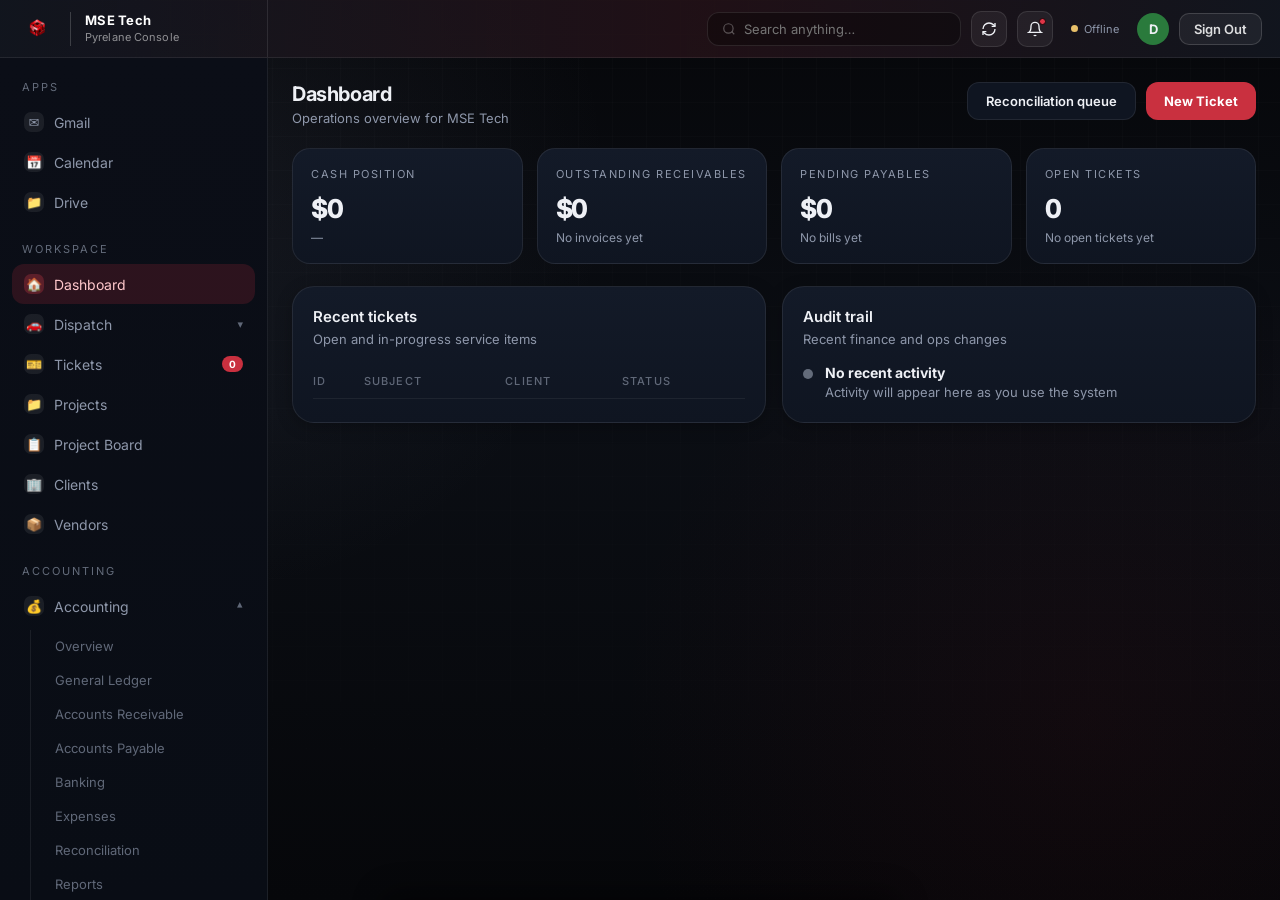
==== commit 68856b7d: "Extract HR and PTO workflow module from index" ====
--- a/index.html
+++ b/index.html
@@ -15027,1952 +15027,6 @@
 
 // ============================================================
 
-
-// ===================== HR MODULE ============================
-
-
-// ============================================================
-
-
-let _hrEmployees = [];   // staff rows w/ HR cols
-
-
-let _hrRequests = [];    // pto_requests rows
-
-
-let _hrOnbCache = {};    // staff_id -> tasks[]
-
-
-let _activeHREmpId = null;
-
-
-
-
-
-const HR_DEFAULT_ONBOARDING_TASKS = [
-
-
-  { task_key: 'w4', task_label: 'W-4 form on file' },
-
-
-  { task_key: 'i9', task_label: 'I-9 form on file' },
-
-
-  { task_key: 'direct_deposit', task_label: 'Direct deposit set up' },
-
-
-  { task_key: 'handbook', task_label: 'Employee handbook reviewed' },
-
-
-  { task_key: 'orientation', task_label: 'Orientation complete' },
-
-
-  { task_key: 'equipment', task_label: 'Equipment assigned' },
-
-
-];
-
-
-
-
-
-const HR_DEFAULT_CONTRACTOR_TASKS = [
-
-
-  { task_key: 'w9', task_label: 'W-9 on file' },
-
-
-  { task_key: 'contract', task_label: 'Contractor agreement signed' },
-
-
-  { task_key: 'insurance', task_label: 'Insurance certificate received' },
-
-
-];
-
-
-
-
-
-async function loadHRData() {
-
-
-  const empBody = document.getElementById('hr-emp-body');
-
-
-  const reqBody = document.getElementById('hr-req-body');
-
-
-  const onbBody = document.getElementById('hr-onboarding-body');
-
-
-  if (!sb) {
-
-
-    if (empBody) empBody.innerHTML = '<tr><td colspan="8" class="empty-state">No Supabase connection.</td></tr>';
-
-
-    return;
-
-
-  }
-
-
-  if (!currentUser) {
-
-
-    if (empBody) empBody.innerHTML = '<tr><td colspan="8" class="empty-state">Not signed in. Sign out and back in.</td></tr>';
-
-
-    return;
-
-
-  }
-
-
-  if (empBody) empBody.innerHTML = '<tr><td colspan="8" class="empty-state">Loading…</td></tr>';
-
-
-  try {
-
-
-    const [empRes, reqRes] = await Promise.all([
-
-
-      sb.from('staff').select('*').order('name', { ascending: true }),
-
-
-      sb.from('pto_requests').select('*').order('created_at', { ascending: false })
-
-
-    ]);
-
-
-    if (empRes.error) throw empRes.error;
-
-
-    if (reqRes.error) throw reqRes.error;
-
-
-    _hrEmployees = empRes.data || [];
-
-
-    _hrRequests = reqRes.data || [];
-
-
-    if (!_hrEmployees.length) {
-
-
-      if (empBody) empBody.innerHTML = '<tr><td colspan="8" class="empty-state">No staff rows returned. (Email seen: ' + esc(currentUser.email||'?') + ' — if not your admin email, RLS may be blocking.)</td></tr>';
-
-
-      return;
-
-
-    }
-
-
-    renderHRKPIs();
-
-
-    renderHREmployees();
-
-
-    renderHRRequests();
-
-
-    renderHROnboarding();
-
-
-  } catch(e) {
-
-
-    console.warn('HR load failed:', e);
-
-
-    if (empBody) empBody.innerHTML = '<tr><td colspan="8" class="empty-state">Error: ' + esc(e.message || 'unknown') + '</td></tr>';
-
-
-    showToast('HR data load failed: ' + (e.message || 'unknown'), 'error');
-
-
-  }
-
-
-}
-
-
-
-
-
-function renderHRKPIs() {
-
-
-  const headcount = _hrEmployees.filter(e => e.status === 'active').length;
-
-
-  document.getElementById('hr-kpi-headcount').textContent = headcount;
-
-
-  const empCount = _hrEmployees.filter(e => e.status === 'active' && e.employment_type === 'employee').length;
-
-
-  const ctrCount = _hrEmployees.filter(e => e.status === 'active' && e.employment_type === 'contractor').length;
-
-
-  document.getElementById('hr-kpi-headcount-sub').textContent = `${empCount} employees, ${ctrCount} contractors`;
-
-
-
-
-
-  const pending = _hrRequests.filter(r => r.status === 'pending').length;
-
-
-  document.getElementById('hr-kpi-pending').textContent = pending;
-
-
-
-
-
-  const today = new Date().toISOString().slice(0,10);
-
-
-  const outToday = _hrRequests.filter(r =>
-
-
-    r.status === 'approved' && r.start_date <= today && r.end_date >= today
-
-
-  );
-
-
-  document.getElementById('hr-kpi-out-today').textContent = outToday.length;
-
-
-  document.getElementById('hr-kpi-out-today-sub').textContent =
-
-
-    outToday.length ? outToday.map(r => r.staff_name).join(', ') : 'Everyone in';
-
-
-
-
-
-  // Onboarding count needs the onb cache, default to '—' for now
-
-
-  const onbEl = document.getElementById('hr-kpi-onboarding');
-
-
-  if (onbEl) onbEl.textContent = '—';
-
-
-}
-
-
-
-
-
-function renderHREmployees() {
-
-
-  const body = document.getElementById('hr-emp-body');
-
-
-  if (!body) return;
-
-
-  const search = (document.getElementById('hr-emp-search')?.value || '').toLowerCase();
-
-
-  const typeFilter = document.getElementById('hr-emp-type-filter')?.value || '';
-
-
-  let list = _hrEmployees.slice();
-
-
-  if (search) list = list.filter(e =>
-
-
-    (e.name||'').toLowerCase().includes(search) ||
-
-
-    (e.email||'').toLowerCase().includes(search) ||
-
-
-    (e.role||'').toLowerCase().includes(search));
-
-
-  if (typeFilter) list = list.filter(e => e.employment_type === typeFilter);
-
-
-  if (!list.length) {
-
-
-    body.innerHTML = '<tr><td colspan="8" class="empty-state">No employees match.</td></tr>';
-
-
-    return;
-
-
-  }
-
-
-  body.innerHTML = list.map(e => {
-
-
-    const vacRem = (e.pto_vacation_days || 0) - (e.pto_vacation_used || 0);
-
-
-    const sickRem = (e.pto_sick_days || 0) - (e.pto_sick_used || 0);
-
-
-    const perRem = (e.pto_personal_days || 0) - (e.pto_personal_used || 0);
-
-
-    const sickBank = e.pto_sick_balance || 0;
-
-
-    const typeBadge = e.employment_type === 'contractor'
-
-
-      ? '<span class="badge badge-blue">1099</span>'
-
-
-      : '<span class="badge badge-gray">W-2</span>';
-
-
-    const statusBadge = e.status === 'active' ? '<span class="badge badge-green">Active</span>'
-
-
-      : e.status === 'on_leave' ? '<span class="badge badge-gold">On Leave</span>'
-
-
-      : '<span class="badge badge-red">Terminated</span>';
-
-
-    return `<tr onclick="openHREmpPanel(${e.id})" style="cursor:pointer">
-
-
-      <td><strong>${esc(e.name)}</strong><br><span style="font-size:11px;color:var(--muted)">${esc(e.email||'')}</span></td>
-
-
-      <td>${esc(e.role||'\u2014')}</td>
-
-
-      <td>${typeBadge}</td>
-
-
-      <td>${esc(e.hire_date||'\u2014')}</td>
-
-
-      <td>${vacRem.toFixed(1)} / ${(e.pto_vacation_days||0).toFixed(0)}</td>
-
-
-      <td>${sickRem.toFixed(1)} / ${(e.pto_sick_days||0).toFixed(0)} <span style="font-size:10px;color:var(--muted)">(+${sickBank.toFixed(1)} bank)</span></td>
-
-
-      <td>${perRem.toFixed(1)} / ${(e.pto_personal_days||0).toFixed(0)}</td>
-
-
-      <td>${statusBadge}</td>
-
-
-    </tr>`;
-
-
-  }).join('');
-
-
-}
-
-
-
-
-
-function renderHRRequests() {
-
-
-  const body = document.getElementById('hr-req-body');
-
-
-  if (!body) return;
-
-
-  const status = document.getElementById('hr-req-status-filter')?.value || '';
-
-
-  const type = document.getElementById('hr-req-type-filter')?.value || '';
-
-
-  let list = _hrRequests.slice();
-
-
-  if (status) list = list.filter(r => r.status === status);
-
-
-  if (type) list = list.filter(r => r.request_type === type);
-
-
-  if (!list.length) {
-
-
-    body.innerHTML = '<tr><td colspan="8" class="empty-state">No requests match.</td></tr>';
-
-
-    return;
-
-
-  }
-
-
-  body.innerHTML = list.map(r => {
-
-
-    const dates = r.start_date === r.end_date ? r.start_date : `${r.start_date} \u2192 ${r.end_date}`;
-
-
-    const statusBadge = ({
-
-
-      pending: '<span class="badge badge-gold">Pending</span>',
-
-
-      approved: '<span class="badge badge-green">Approved</span>',
-
-
-      denied: '<span class="badge badge-red">Denied</span>',
-
-
-      cancelled: '<span class="badge badge-gray">Cancelled</span>'
-
-
-    })[r.status] || `<span class="badge badge-gray">${esc(r.status)}</span>`;
-
-
-    const docNote = r.doctor_note_path
-
-
-      ? `<button onclick="downloadDoctorNote(${r.id})" style="background:transparent;border:1px solid var(--border);border-radius:6px;padding:3px 8px;font-size:11px;cursor:pointer;color:var(--text);font-family:inherit">View</button>`
-
-
-      : (r.request_type === 'sick' && r.total_days >= 5 ? '<span style="color:#ffa87a;font-size:11px">Required</span>' : '\u2014');
-
-
-    let actions = '';
-
-
-    if (r.status === 'pending') {
-
-
-      actions = `
-
-
-        <button onclick="approvePTORequest(${r.id})" style="background:#25a06b;color:#fff;border:none;border-radius:6px;padding:4px 10px;font-size:11px;cursor:pointer;font-family:inherit;font-weight:600">Approve</button>
-
-
-        <button onclick="denyPTORequest(${r.id})" style="background:transparent;color:var(--text);border:1px solid var(--border);border-radius:6px;padding:4px 10px;font-size:11px;cursor:pointer;font-family:inherit;margin-left:4px">Deny</button>`;
-
-
-    } else {
-
-
-      actions = '\u2014';
-
-
-    }
-
-
-    return `<tr>
-
-
-      <td><strong>${esc(r.staff_name)}</strong></td>
-
-
-      <td>${esc(r.request_type)}</td>
-
-
-      <td>${esc(dates)}</td>
-
-
-      <td>${r.total_days}</td>
-
-
-      <td style="font-size:12px;color:var(--muted)">${esc(r.reason||'')}</td>
-
-
-      <td>${statusBadge}</td>
-
-
-      <td>${docNote}</td>
-
-
-      <td>${actions}</td>
-
-
-    </tr>`;
-
-
-  }).join('');
-
-
-}
-
-
-
-
-
-function renderHROnboarding() {
-
-
-  const body = document.getElementById('hr-onboarding-body');
-
-
-  if (!body) return;
-
-
-  if (!_hrEmployees.length) {
-
-
-    body.innerHTML = '<div style="padding:16px;text-align:center;color:var(--muted)">No employees yet.</div>';
-
-
-    return;
-
-
-  }
-
-
-  body.innerHTML = _hrEmployees.map(e => {
-
-
-    const tasks = _hrOnbCache[e.id];
-
-
-    if (!tasks) {
-
-
-      // Trigger lazy load
-
-
-      loadOnboardingTasks(e.id);
-
-
-      return `<div style="background:var(--surface2);border:1px solid var(--border2);border-radius:10px;padding:12px"><strong>${esc(e.name)}</strong> <span style="color:var(--muted);font-size:12px">— loading\u2026</span></div>`;
-
-
-    }
-
-
-    const done = tasks.filter(t => t.completed).length;
-
-
-    const total = tasks.length || 0;
-
-
-    const pct = total ? Math.round(done/total*100) : 0;
-
-
-    const color = pct === 100 ? '#25a06b' : pct >= 50 ? '#b8852c' : '#e87b87';
-
-
-    return `<div style="background:var(--surface2);border:1px solid var(--border2);border-radius:10px;padding:12px;cursor:pointer" onclick="openHREmpPanel(${e.id});setTimeout(() => switchHREmpTab('onb'), 50)">
-
-
-      <div style="display:flex;justify-content:space-between;align-items:center;margin-bottom:6px">
-
-
-        <strong>${esc(e.name)}</strong>
-
-
-        <span style="font-size:11px;color:${color};font-weight:600">${done} / ${total} (${pct}%)</span>
-
-
-      </div>
-
-
-      <div style="background:rgba(255,255,255,.05);border-radius:4px;height:6px;overflow:hidden">
-
-
-        <div style="background:${color};height:100%;width:${pct}%;transition:width .3s"></div>
-
-
-      </div>
-
-
-    </div>`;
-
-
-  }).join('');
-
-
-
-
-
-  // Update KPI now that we have first round of cache hits
-
-
-  const incomplete = Object.entries(_hrOnbCache).filter(([_, tasks]) =>
-
-
-    tasks && tasks.length && tasks.some(t => !t.completed)
-
-
-  ).length;
-
-
-  const onbEl = document.getElementById('hr-kpi-onboarding');
-
-
-  if (onbEl && Object.keys(_hrOnbCache).length === _hrEmployees.length) onbEl.textContent = incomplete;
-
-
-}
-
-
-
-
-
-async function loadOnboardingTasks(staffId) {
-
-
-  if (!sb) return;
-
-
-  try {
-
-
-    const { data, error } = await sb.from('onboarding_checklist')
-
-
-      .select('*').eq('staff_id', staffId).order('position');
-
-
-    if (error) throw error;
-
-
-    if (!data || !data.length) {
-
-
-      // Auto-seed default tasks based on employment type
-
-
-      const emp = _hrEmployees.find(e => e.id === staffId);
-
-
-      const defaults = (emp?.employment_type === 'contractor') ? HR_DEFAULT_CONTRACTOR_TASKS : HR_DEFAULT_ONBOARDING_TASKS;
-
-
-      const rows = defaults.map((t, i) => ({ staff_id: staffId, task_key: t.task_key, task_label: t.task_label, position: i }));
-
-
-      const { data: ins, error: insErr } = await sb.from('onboarding_checklist').insert(rows).select();
-
-
-      if (insErr) throw insErr;
-
-
-      _hrOnbCache[staffId] = ins || [];
-
-
-    } else {
-
-
-      _hrOnbCache[staffId] = data;
-
-
-    }
-
-
-    renderHROnboarding();
-
-
-  } catch(e) { console.warn('Onboarding load failed for', staffId, e); _hrOnbCache[staffId] = []; }
-
-
-}
-
-
-
-
-
-function switchHRTab(tab) {
-
-
-  document.querySelectorAll('[data-hr-tab]').forEach(b => {
-
-
-    b.classList.toggle('active', b.getAttribute('data-hr-tab') === tab);
-
-
-  });
-
-
-  document.querySelectorAll('.hr-section').forEach(s => {
-
-
-    s.style.display = s.id === 'hr-section-' + tab ? '' : 'none';
-
-
-  });
-
-
-}
-
-
-
-
-
-// ====== Employee Detail Panel ======
-
-
-function openHREmpPanel(staffId) {
-
-
-  _activeHREmpId = staffId;
-
-
-  const e = _hrEmployees.find(x => x.id === staffId);
-
-
-  if (!e) { showToast('Employee not found', 'error'); return; }
-
-
-  document.getElementById('hrep-name').textContent = e.name;
-
-
-  document.getElementById('hrep-sub').textContent = `${e.role || '\u2014'} \u00b7 ${e.email || ''}`;
-
-
-  document.getElementById('hrep-fullname').value = e.name || '';
-
-
-  document.getElementById('hrep-email').value = e.email || '';
-
-
-  document.getElementById('hrep-role').value = e.role || '';
-
-
-  document.getElementById('hrep-dept').value = e.department || '';
-
-
-  document.getElementById('hrep-phone').value = e.phone || '';
-
-
-  document.getElementById('hrep-hire').value = e.hire_date || '';
-
-
-  document.getElementById('hrep-type').value = e.employment_type || 'employee';
-
-
-  document.getElementById('hrep-status').value = e.status || 'active';
-
-
-  document.getElementById('hrep-pay-rate').value = e.pay_rate || '';
-
-
-  document.getElementById('hrep-pay-period').value = e.pay_period || '';
-
-
-  document.getElementById('hrep-emrg-name').value = e.emergency_contact_name || '';
-
-
-  document.getElementById('hrep-emrg-phone').value = e.emergency_contact_phone || '';
-
-
-  document.getElementById('hrep-equipment').value = e.equipment_assigned || '';
-
-
-  document.getElementById('hrep-notes').value = e.hr_notes || '';
-
-
-  // PTO
-
-
-  document.getElementById('hrep-pto-vac-allot').value = e.pto_vacation_days || 15;
-
-
-  document.getElementById('hrep-pto-sick-allot').value = e.pto_sick_days || 15;
-
-
-  document.getElementById('hrep-pto-per-allot').value = e.pto_personal_days || 3;
-
-
-  document.getElementById('hrep-pto-vac-used').value = e.pto_vacation_used || 0;
-
-
-  document.getElementById('hrep-pto-sick-used').value = e.pto_sick_used || 0;
-
-
-  document.getElementById('hrep-pto-per-used').value = e.pto_personal_used || 0;
-
-
-  document.getElementById('hrep-pto-sick-bank').value = e.pto_sick_balance || 0;
-
-
-  // Render history + onboarding for this person
-
-
-  renderHREmpHistory(staffId);
-
-
-  renderHREmpOnboarding(staffId);
-
-
-  // Always reset to Info tab
-
-
-  switchHREmpTab('info');
-
-
-  document.getElementById('hrEmpOverlay').classList.add('open');
-
-
-  document.getElementById('hr-emp-panel').classList.add('open');
-
-
-}
-
-
-
-
-
-function closeHREmpPanel() {
-
-
-  document.getElementById('hrEmpOverlay').classList.remove('open');
-
-
-  document.getElementById('hr-emp-panel').classList.remove('open');
-
-
-  _activeHREmpId = null;
-
-
-}
-
-
-
-
-
-function switchHREmpTab(tab) {
-
-
-  ['info','pto','history','onb'].forEach(t => {
-
-
-    const btn = document.getElementById('hrep-tab-' + t);
-
-
-    const content = document.getElementById('hrep-content-' + t);
-
-
-    if (btn) {
-
-
-      btn.style.borderBottom = t === tab ? '2px solid var(--primary)' : '2px solid transparent';
-
-
-      btn.style.color = t === tab ? 'var(--text)' : 'var(--muted)';
-
-
-    }
-
-
-    if (content) content.style.display = t === tab ? '' : 'none';
-
-
-  });
-
-
-}
-
-
-
-
-
-function renderHREmpHistory(staffId) {
-
-
-  const list = _hrRequests.filter(r => r.staff_id === staffId);
-
-
-  const el = document.getElementById('hrep-history-list');
-
-
-  if (!el) return;
-
-
-  if (!list.length) {
-
-
-    el.innerHTML = '<div style="padding:16px;text-align:center;color:var(--muted);font-size:13px">No time-off history.</div>';
-
-
-    return;
-
-
-  }
-
-
-  el.innerHTML = list.map(r => {
-
-
-    const status = ({pending:'#b8852c',approved:'#25a06b',denied:'#e87b87',cancelled:'#7a7974'})[r.status] || '#7a7974';
-
-
-    const dates = r.start_date === r.end_date ? r.start_date : `${r.start_date} \u2192 ${r.end_date}`;
-
-
-    return `<div style="background:var(--surface2);border:1px solid var(--border2);border-radius:10px;padding:10px 12px">
-
-
-      <div style="display:flex;justify-content:space-between;align-items:center">
-
-
-        <div><strong>${esc(r.request_type)}</strong> \u00b7 ${r.total_days}d \u00b7 <span style="color:var(--muted);font-size:12px">${esc(dates)}</span></div>
-
-
-        <span style="background:${status}22;color:${status};padding:3px 8px;border-radius:999px;font-size:11px;font-weight:600;text-transform:uppercase">${esc(r.status)}</span>
-
-
-      </div>
-
-
-      ${r.reason ? `<div style="font-size:12px;color:var(--muted);margin-top:4px">${esc(r.reason)}</div>` : ''}
-
-
-    </div>`;
-
-
-  }).join('');
-
-
-}
-
-
-
-
-
-function renderHREmpOnboarding(staffId) {
-
-
-  const el = document.getElementById('hrep-onb-list');
-
-
-  if (!el) return;
-
-
-  const tasks = _hrOnbCache[staffId];
-
-
-  if (!tasks) { loadOnboardingTasks(staffId); el.innerHTML = '<div style="padding:8px;color:var(--muted);font-size:13px">Loading\u2026</div>'; return; }
-
-
-  if (!tasks.length) {
-
-
-    el.innerHTML = '<div style="padding:8px;color:var(--muted);font-size:13px">No onboarding tasks.</div>';
-
-
-    return;
-
-
-  }
-
-
-  el.innerHTML = tasks.map(t => `
-
-
-    <div style="background:var(--surface2);border:1px solid var(--border2);border-radius:10px;padding:10px 12px;display:flex;align-items:center;gap:10px">
-
-
-      <input type="checkbox" ${t.completed ? 'checked' : ''} onchange="toggleOnboardingTask(${t.id}, this.checked)" style="width:18px;height:18px;cursor:pointer"/>
-
-
-      <div style="flex:1">
-
-
-        <div style="font-size:13px;${t.completed ? 'text-decoration:line-through;color:var(--muted)' : 'color:var(--text)'}">${esc(t.task_label)}</div>
-
-
-        ${t.completed_at ? `<div style="font-size:10px;color:var(--muted)">Completed ${new Date(t.completed_at).toLocaleDateString()} by ${esc(t.completed_by||'admin')}</div>` : ''}
-
-
-      </div>
-
-
-      <button onclick="deleteOnboardingTask(${t.id})" style="background:transparent;border:none;color:var(--muted);font-size:14px;cursor:pointer">\u00d7</button>
-
-
-    </div>`).join('');
-
-
-}
-
-
-
-
-
-async function toggleOnboardingTask(taskId, done) {
-
-
-  if (!sb) return;
-
-
-  const updates = { completed: done };
-
-
-  if (done) {
-
-
-    updates.completed_at = new Date().toISOString();
-
-
-    updates.completed_by = currentUser?.email || 'admin';
-
-
-  } else {
-
-
-    updates.completed_at = null;
-
-
-    updates.completed_by = null;
-
-
-  }
-
-
-  try {
-
-
-    await sb.from('onboarding_checklist').update(updates).eq('id', taskId);
-
-
-    // Update cache
-
-
-    Object.values(_hrOnbCache).forEach(arr => {
-
-
-      if (arr) {
-
-
-        const t = arr.find(x => x.id === taskId);
-
-
-        if (t) Object.assign(t, updates);
-
-
-      }
-
-
-    });
-
-
-    if (_activeHREmpId) renderHREmpOnboarding(_activeHREmpId);
-
-
-    renderHROnboarding();
-
-
-  } catch(e) { console.warn('Onboarding toggle failed:', e); }
-
-
-}
-
-
-
-
-
-async function deleteOnboardingTask(taskId) {
-
-
-  if (!confirm('Remove this task?')) return;
-
-
-  try {
-
-
-    await sb.from('onboarding_checklist').delete().eq('id', taskId);
-
-
-    Object.keys(_hrOnbCache).forEach(k => {
-
-
-      _hrOnbCache[k] = (_hrOnbCache[k] || []).filter(t => t.id !== taskId);
-
-
-    });
-
-
-    if (_activeHREmpId) renderHREmpOnboarding(_activeHREmpId);
-
-
-    renderHROnboarding();
-
-
-  } catch(e) { console.warn('Onboarding delete failed:', e); }
-
-
-}
-
-
-
-
-
-async function addOnboardingTask() {
-
-
-  if (!_activeHREmpId) return;
-
-
-  const label = prompt('Task label:');
-
-
-  if (!label || !label.trim()) return;
-
-
-  try {
-
-
-    const tasks = _hrOnbCache[_activeHREmpId] || [];
-
-
-    const { data, error } = await sb.from('onboarding_checklist').insert({
-
-
-      staff_id: _activeHREmpId, task_key: 'custom', task_label: label.trim(), position: tasks.length
-
-
-    }).select().single();
-
-
-    if (error) throw error;
-
-
-    tasks.push(data);
-
-
-    _hrOnbCache[_activeHREmpId] = tasks;
-
-
-    renderHREmpOnboarding(_activeHREmpId);
-
-
-    renderHROnboarding();
-
-
-  } catch(e) { showToast('Add task failed: ' + (e.message||'unknown'), 'error'); }
-
-
-}
-
-
-
-
-
-async function saveHREmpPanel() {
-
-
-  if (!_activeHREmpId || !sb) return;
-
-
-  const updates = {
-
-
-    name: document.getElementById('hrep-fullname').value.trim(),
-
-
-    email: document.getElementById('hrep-email').value.trim() || null,
-
-
-    role: document.getElementById('hrep-role').value.trim() || null,
-
-
-    department: document.getElementById('hrep-dept').value.trim() || null,
-
-
-    phone: document.getElementById('hrep-phone').value.trim() || null,
-
-
-    hire_date: document.getElementById('hrep-hire').value || null,
-
-
-    employment_type: document.getElementById('hrep-type').value,
-
-
-    status: document.getElementById('hrep-status').value,
-
-
-    pay_rate: parseFloat(document.getElementById('hrep-pay-rate').value) || null,
-
-
-    pay_period: document.getElementById('hrep-pay-period').value || null,
-
-
-    emergency_contact_name: document.getElementById('hrep-emrg-name').value.trim() || null,
-
-
-    emergency_contact_phone: document.getElementById('hrep-emrg-phone').value.trim() || null,
-
-
-    equipment_assigned: document.getElementById('hrep-equipment').value.trim() || null,
-
-
-    hr_notes: document.getElementById('hrep-notes').value.trim() || null,
-
-
-    pto_vacation_days: parseFloat(document.getElementById('hrep-pto-vac-allot').value) || 15,
-
-
-    pto_sick_days: parseFloat(document.getElementById('hrep-pto-sick-allot').value) || 15,
-
-
-    pto_personal_days: parseFloat(document.getElementById('hrep-pto-per-allot').value) || 3,
-
-
-    pto_vacation_used: parseFloat(document.getElementById('hrep-pto-vac-used').value) || 0,
-
-
-    pto_sick_used: parseFloat(document.getElementById('hrep-pto-sick-used').value) || 0,
-
-
-    pto_personal_used: parseFloat(document.getElementById('hrep-pto-per-used').value) || 0,
-
-
-    pto_sick_balance: Math.min(365, parseFloat(document.getElementById('hrep-pto-sick-bank').value) || 0)
-
-
-  };
-
-
-  try {
-
-
-    const { error } = await sb.from('staff').update(updates).eq('id', _activeHREmpId);
-
-
-    if (error) throw error;
-
-
-    Object.assign(_hrEmployees.find(e => e.id === _activeHREmpId), updates);
-
-
-    renderHRKPIs();
-
-
-    renderHREmployees();
-
-
-    showToast('Saved', 'success');
-
-
-    closeHREmpPanel();
-
-
-  } catch(e) {
-
-
-    console.warn('HR save failed:', e);
-
-
-    showToast('Save failed: ' + (e.message||'unknown'), 'error');
-
-
-  }
-
-
-}
-
-
-
-
-
-// ====== Time-Off Request Modal (employee-facing) ======
-
-
-function openHRRequestModal() {
-
-
-  document.getElementById('ptoreq-type').value = 'vacation';
-
-
-  document.getElementById('ptoreq-duration').value = 'full';
-
-
-  document.getElementById('ptoreq-ampm').value = 'AM';
-
-
-  document.getElementById('ptoreq-start').value = '';
-
-
-  document.getElementById('ptoreq-end').value = '';
-
-
-  document.getElementById('ptoreq-reason').value = '';
-
-
-  document.getElementById('ptoreq-summary').textContent = 'Choose dates and duration above.';
-
-
-  document.getElementById('ptoreq-doc-note-block').style.display = 'none';
-
-
-  ptoReqDurationChanged();  // sync UI to default
-
-
-  ptoReqTypeChanged();
-
-
-  openModal('modal-pto-request');
-
-
-}
-
-
-
-
-
-function openMyTimeOffModal() { openHRRequestModal(); }
-
-
-
-
-
-function ptoReqTypeChanged() {
-
-
-  // Vacation can't use 2hr; clamp if currently set
-
-
-  const type = document.getElementById('ptoreq-type').value;
-
-
-  const dur = document.getElementById('ptoreq-duration');
-
-
-  if (type === 'vacation' && dur.value === '2hr') dur.value = 'half';
-
-
-  // Disable 2hr option for vacation
-
-
-  Array.from(dur.options).forEach(o => {
-
-
-    if (o.value === '2hr') o.disabled = (type === 'vacation');
-
-
-  });
-
-
-  ptoReqDurationChanged();
-
-
-}
-
-
-
-
-
-function ptoReqDurationChanged() {
-
-
-  const dur = document.getElementById('ptoreq-duration').value;
-
-
-  const ampm = document.getElementById('ptoreq-ampm-wrap');
-
-
-  const endWrap = document.getElementById('ptoreq-end-wrap');
-
-
-  // AM/PM only relevant for half-day
-
-
-  ampm.style.display = (dur === 'half') ? '' : 'none';
-
-
-  // 2hr and half always single date — hide end date
-
-
-  endWrap.style.display = (dur === 'full') ? '' : 'none';
-
-
-  if (dur !== 'full') {
-
-
-    document.getElementById('ptoreq-end').value = document.getElementById('ptoreq-start').value;
-
-
-  }
-
-
-  ptoReqDatesChanged();
-
-
-}
-
-
-
-
-
-function ptoReqDatesChanged() {
-
-
-  const start = document.getElementById('ptoreq-start').value;
-
-
-  let end = document.getElementById('ptoreq-end').value;
-
-
-  const type = document.getElementById('ptoreq-type').value;
-
-
-  const dur = document.getElementById('ptoreq-duration').value;
-
-
-  const ampm = document.getElementById('ptoreq-ampm').value;
-
-
-  const docBlock = document.getElementById('ptoreq-doc-note-block');
-
-
-  const summary = document.getElementById('ptoreq-summary');
-
-
-
-
-
-  if (dur !== 'full') end = start;  // single-date for partial-day requests
-
-
-
-
-
-  if (!start) { summary.textContent = 'Pick a start date.'; docBlock.style.display = 'none'; return; }
-
-
-  if (dur === 'full' && !end) { summary.textContent = 'Pick an end date.'; docBlock.style.display = 'none'; return; }
-
-
-  if (start > end) { summary.textContent = '\u26a0 End date must be after start.'; docBlock.style.display = 'none'; return; }
-
-
-
-
-
-  // Compute hours
-
-
-  let hours;
-
-
-  if (dur === '2hr') {
-
-
-    hours = 2;
-
-
-    summary.textContent = `${start}: 2 hours requested.`;
-
-
-  } else if (dur === 'half') {
-
-
-    hours = 4;
-
-
-    summary.textContent = `${start} (${ampm}): half day \u2014 4 hours.`;
-
-
-  } else {
-
-
-    const days = Math.round((new Date(end) - new Date(start)) / 86400000) + 1;
-
-
-    hours = days * 8;
-
-
-    summary.textContent = `${days} full day${days===1?'':'s'} \u2014 ${hours} hours total.`;
-
-
-  }
-
-
-  // Doctor's note check (sick + 5+ days = 40+ hours)
-
-
-  docBlock.style.display = (type === 'sick' && hours >= 40) ? '' : 'none';
-
-
-}
-
-
-
-
-
-async function submitPTORequest() {
-
-
-  if (!sb || !currentUser) { showToast('Not signed in', 'error'); return; }
-
-
-  const start = document.getElementById('ptoreq-start').value;
-
-
-  let end = document.getElementById('ptoreq-end').value;
-
-
-  const type = document.getElementById('ptoreq-type').value;
-
-
-  const dur = document.getElementById('ptoreq-duration').value;
-
-
-  const ampm = document.getElementById('ptoreq-ampm').value;
-
-
-  const reason = document.getElementById('ptoreq-reason').value.trim();
-
-
-  if (!start) { showToast('Start date required', 'error'); return; }
-
-
-
-
-
-  // Single-date for half-day or 2hr
-
-
-  if (dur !== 'full') end = start;
-
-
-  if (!end) { showToast('End date required', 'error'); return; }
-
-
-  if (start > end) { showToast('End date must be after start', 'error'); return; }
-
-
-
-
-
-  // Calculate hours
-
-
-  let total_hours, hours_per_day, half_period = null;
-
-
-  if (dur === '2hr') { total_hours = 2; hours_per_day = 2; }
-
-
-  else if (dur === 'half') { total_hours = 4; hours_per_day = 4; half_period = ampm; }
-
-
-  else { const days = Math.round((new Date(end) - new Date(start)) / 86400000) + 1; total_hours = days * 8; hours_per_day = 8; }
-
-
-  const total_days = total_hours / 8;  // legacy column compatibility
-
-
-
-
-
-  const docInput = document.getElementById('ptoreq-doc-input');
-
-
-  const docFile = docInput?.files?.[0];
-
-
-  if (type === 'sick' && total_hours >= 40 && !docFile) {
-
-
-    if (!confirm("This is 5+ sick days but no doctor's note attached. Submit anyway? It will stay pending until you upload one.")) return;
-
-
-  }
-
-
-
-
-
-  // Find staff record for the current user
-
-
-  const myEmail = currentUser.email || '';
-
-
-  let staffRow = null;
-
-
-  try {
-
-
-    const { data, error } = await sb.from('staff').select('*').eq('email', myEmail).maybeSingle();
-
-
-    if (error) throw error;
-
-
-    staffRow = data;
-
-
-  } catch(e) { /* fall through */ }
-
-
-  if (!staffRow) {
-
-
-    showToast('No staff record found for ' + myEmail + ' \u2014 ask admin to add you', 'error');
-
-
-    return;
-
-
-  }
-
-
-
-
-
-  // Insert request
-
-
-  const payload = {
-
-
-    staff_id: staffRow.id,
-
-
-    staff_email: myEmail,
-
-
-    staff_name: staffRow.name,
-
-
-    request_type: type,
-
-
-    start_date: start,
-
-
-    end_date: end,
-
-
-    total_days: total_days,
-
-
-    total_hours: total_hours,
-
-
-    hours_per_day: hours_per_day,
-
-
-    half_day_period: half_period,
-
-
-    reason: reason || null,
-
-
-    status: 'pending'
-
-
-  };
-
-
-  let inserted = null;
-
-
-  try {
-
-
-    const { data, error } = await sb.from('pto_requests').insert(payload).select().single();
-
-
-    if (error) throw error;
-
-
-    inserted = data;
-
-
-  } catch(e) {
-
-
-    showToast('Submit failed: ' + (e.message||'unknown'), 'error');
-
-
-    return;
-
-
-  }
-
-
-
-
-
-  // Upload doctor's note if provided
-
-
-  if (docFile && inserted) {
-
-
-    try {
-
-
-      const safeName = docFile.name.replace(/[^a-zA-Z0-9._-]/g, '_').slice(0, 120);
-
-
-      const path = `${inserted.id}/${Date.now()}_${safeName}`;
-
-
-      const { error: upErr } = await sb.storage.from('doctor-notes').upload(path, docFile, { contentType: docFile.type });
-
-
-      if (upErr) throw upErr;
-
-
-      await sb.from('pto_requests').update({
-
-
-        doctor_note_path: path,
-
-
-        doctor_note_filename: docFile.name,
-
-
-        doctor_note_uploaded_at: new Date().toISOString()
-
-
-      }).eq('id', inserted.id);
-
-
-    } catch(e) { console.warn("Doctor's note upload failed:", e); showToast("Request submitted but doctor's note upload failed", 'error'); }
-
-
-  }
-
-
-
-
-
-  closeModal('modal-pto-request');
-
-
-  showToast('Time-off request submitted \u2014 awaiting approval', 'success');
-
-
-  // Refresh whichever HR page might be open
-
-
-  const myToPage = document.getElementById('page-my-timeoff');
-
-
-  if (myToPage && myToPage.classList.contains('active')) loadMyTimeOff();
-
-
-  const hrPage = document.getElementById('page-hr');
-
-
-  if (hrPage && hrPage.classList.contains('active')) loadHRData();
-
-
-}
-
-
-
-
-
-async function approvePTORequest(reqId) {
-
-
-  if (!sb || !currentUser) return;
-
-
-  const r = _hrRequests.find(x => x.id === reqId);
-
-
-  if (!r) return;
-
-
-  // Sick 5+ days (40+ hours) require doctor's note before approval
-
-
-  const hours = r.total_hours || (r.total_days || 0) * 8;
-
-
-  if (r.request_type === 'sick' && hours >= 40 && !r.doctor_note_path) {
-
-
-    showToast("Cannot approve \u2014 5+ sick days require doctor's note first", 'error');
-
-
-    return;
-
-
-  }
-
-
-  const hrLabel = hours === 2 ? '2 hours'
-
-
-    : hours === 4 ? `4 hours (${r.half_day_period || 'half day'})`
-
-
-    : `${(hours/8).toFixed(hours%8?1:0)} day${hours===8?'':'s'}`;
-
-
-  if (!confirm(`Approve ${r.staff_name}'s ${r.request_type} request \u2014 ${hrLabel}?`)) return;
-
-
-  try {
-
-
-    await sb.from('pto_requests').update({
-
-
-      status: 'approved',
-
-
-      approver_email: currentUser.email,
-
-
-      approver_name: currentUser.user_metadata?.full_name || currentUser.email,
-
-
-      approved_at: new Date().toISOString()
-
-
-    }).eq('id', reqId);
-
-
-    // Deduct from hour-based PTO balance
-
-
-    const used_field = r.request_type === 'vacation' ? 'pto_vacation_hours_used'
-
-
-      : r.request_type === 'sick' ? 'pto_sick_hours_used'
-
-
-      : r.request_type === 'personal' ? 'pto_personal_hours_used' : null;
-
-
-    if (used_field) {
-
-
-      const emp = _hrEmployees.find(e => e.id === r.staff_id);
-
-
-      if (emp) {
-
-
-        const newUsed = parseFloat(emp[used_field] || 0) + hours;
-
-
-        await sb.from('staff').update({ [used_field]: newUsed }).eq('id', r.staff_id);
-
-
-      }
-
-
-    }
-
-
-    loadHRData();
-
-
-    showToast('Request approved', 'success');
-
-
-  } catch(e) { showToast('Approve failed: ' + (e.message||'unknown'), 'error'); }
-
-
-}
-
-
-
-
-
-async function denyPTORequest(reqId) {
-
-
-  const reason = prompt('Reason for denial (optional):');
-
-
-  if (reason === null) return;  // cancelled
-
-
-  try {
-
-
-    await sb.from('pto_requests').update({
-
-
-      status: 'denied',
-
-
-      denial_reason: reason || null,
-
-
-      approver_email: currentUser?.email,
-
-
-      approver_name: currentUser?.user_metadata?.full_name || currentUser?.email
-
-
-    }).eq('id', reqId);
-
-
-    loadHRData();
-
-
-    showToast('Request denied', 'success');
-
-
-  } catch(e) { showToast('Deny failed: ' + (e.message||'unknown'), 'error'); }
-
-
-}
-
-
-
-
-
-async function downloadDoctorNote(reqId) {
-
-
-  const r = _hrRequests.find(x => x.id === reqId);
-
-
-  if (!r || !r.doctor_note_path) return;
-
-
-  try {
-
-
-    const { data, error } = await sb.storage.from('doctor-notes').createSignedUrl(r.doctor_note_path, 3600);
-
-
-    if (error) throw error;
-
-
-    if (data?.signedUrl) window.open(data.signedUrl, '_blank');
-
-
-  } catch(e) { showToast('Could not open: ' + (e.message||'unknown'), 'error'); }
-
-
-}
-
-
-
-
-
-// ============================================================
 
 
 // ============== BANK ACCOUNTS (Banking page) ================
@@ -45120,6 +43174,7 @@
 </script>
 <script src="js/inventory/assets.js"></script>
 <script src="js/staff/my-time-off.js"></script>
+<script src="js/staff/hr.js"></script>
 
 
 <script>
@@ -45523,6 +43578,3 @@
 
 
 </html>
-
-
-
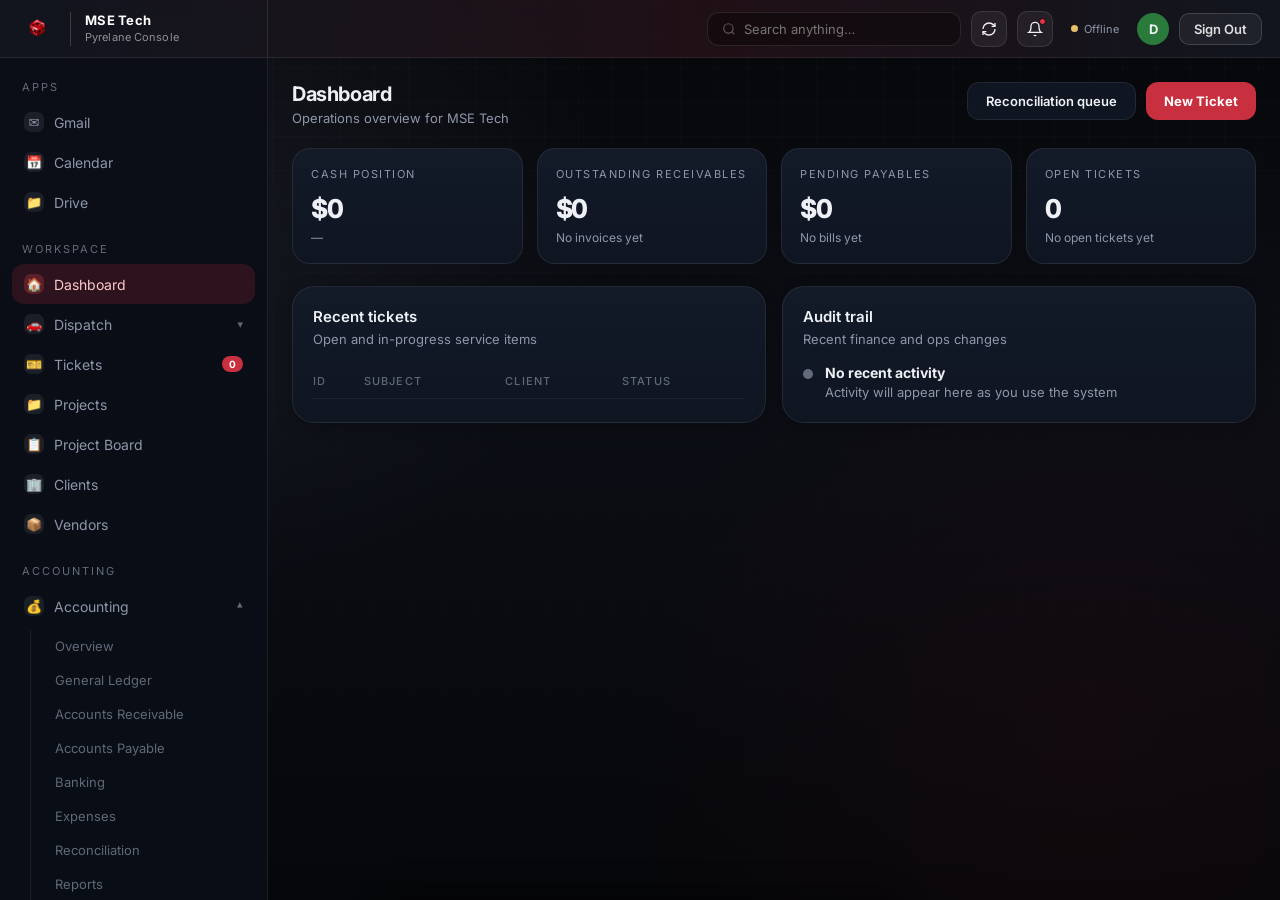
==== commit 7cdcfcfd: "Extract ticket edit panel module from index" ====
--- a/index.html
+++ b/index.html
@@ -16284,1543 +16284,8 @@
 
 
 
-let activeTicketId = null;
-
-
-
-
-
-function openTicketPanel(id) {
-
-
-  const t = DB.tickets.find(x => x.id === id);
-
-
-  if (!t) return;
-
-
-  activeTicketId = id;
-
-
-  document.getElementById('tp-id').textContent = t.id;
-
-
-  document.getElementById('tp-created').textContent = 'Created ' + t.created;
-
-
-  document.getElementById('tp-subject').value = t.subject || '';
-
-
-  document.getElementById('tp-client').value = t.client || '';
-
-
-  document.getElementById('tp-status').value = normalizeTicketStatus(t.status);
-
-
-  document.getElementById('tp-priority').value = t.priority || 'Medium';
-
-
-  document.getElementById('tp-assign').value = t.assign || '';
-
-
-  // Hydrate multi-assignee state
-
-
-  t.assignees = ticketAssigneeList(t);
-
-
-  renderTicketAssigneeChips();
-
-
-  document.getElementById('tp-notes').value = t.notes || '';
-
-
-  // Populate secondary contact fields
-
-
-  const secNameEl = document.getElementById('tp-sec-name');
-
-
-  const secPhoneEl = document.getElementById('tp-sec-phone');
-
-
-  if (secNameEl) secNameEl.value = t.secondary_contact || '';
-
-
-  if (secPhoneEl) secPhoneEl.value = t.secondary_phone || '';
-
-
-  // Trigger client autofill
-
-
-  tpClientAutofill();
-
-
-  // Pre-populate My Field Status from TECH_STATUS
-
-
-  const fsEl = document.getElementById('tp-field-status');
-
-
-  if (fsEl) {
-
-
-    const currentSt = (t.assign && t.assign !== 'Unassigned') ? (TECH_STATUS[t.assign] || 'Available') : 'Available';
-
-
-    fsEl.value = currentSt;
-
-
-  }
-
-
-  document.getElementById('ticketOverlay').classList.add('open');
-
-
-  document.getElementById('ticketPanel').classList.add('open');
-
-
-  // Load attachments for this ticket (best-effort, does nothing if attachments table missing)
-
-
-  loadTicketAttachments(t.id);
-
-
-  // Show claim overlay for all open/unassigned tickets (any tech can claim)
-
-
-  const claimOverlay = document.getElementById('ticketClaimOverlay');
-
-
-  if (claimOverlay) {
-
-
-    document.getElementById('cl-id').textContent = t.id;
-
-
-    document.getElementById('cl-subject').textContent = t.subject || '';
-
-
-    const priMap = {High:'badge-red',Medium:'badge-gold',Low:'badge-gray'};
-
-
-    document.getElementById('cl-priority-badge').innerHTML = `<span class="badge ${priMap[t.priority]||'badge-gray'}">${t.priority||'Medium'}</span>`;
-
-
-    const slaHours = {High:'4 hours',Medium:'24 hours',Low:'72 hours'};
-
-
-    document.getElementById('cl-sla-warn').textContent = 'SLA: ' + (slaHours[t.priority] || '24 hours') + ' from start';
-
-
-    // Build available tickets list (open/unassigned or assigned to someone else, not started)
-
-
-    const avail = DB.tickets.filter(x =>
-
-
-      x.id !== id &&
-
-
-      isTicketOpen(x.status) &&
-
-
-      (!x.started_at)
-
-
-    );
-
-
-    const listEl = document.getElementById('cl-available-list');
-
-
-    const emptyEl = document.getElementById('cl-available-empty');
-
-
-    if (listEl) {
-
-
-      if (avail.length === 0) {
-
-
-        listEl.innerHTML = '';
-
-
-        if (emptyEl) emptyEl.style.display = '';
-
-
-      } else {
-
-
-        if (emptyEl) emptyEl.style.display = 'none';
-
-
-        const priMap2 = {High:'badge-red',Medium:'badge-gold',Low:'badge-gray'};
-
-
-        listEl.innerHTML = avail.map(a => `
-
-
-          <div style="background:rgba(255,255,255,.04);border:1px solid rgba(255,255,255,.08);border-radius:10px;padding:10px 12px;cursor:pointer" onclick="openTicketPanel('${a.id}')">
-
-
-            <div style="display:flex;align-items:center;justify-content:space-between;margin-bottom:4px">
-
-
-              <span style="font-size:12px;font-weight:700;font-family:monospace;color:var(--primary)">${a.id}</span>
-
-
-              <span class="badge ${priMap2[a.priority]||'badge-gray'}" style="font-size:10px">${a.priority||'Medium'}</span>
-
-
-            </div>
-
-
-            <div style="font-size:13px;color:var(--text);font-weight:500;line-height:1.3;margin-bottom:3px">${a.subject||''}</div>
-
-
-            <div style="font-size:11px;color:var(--muted)">${a.client||''} ${a.assign && a.assign !== 'Unassigned' ? '• Assigned: ' + a.assign : '• Unassigned'}</div>
-
-
-          </div>
-
-
-        `).join('');
-
-
-      }
-
-
-    }
-
-
-    // Show claim overlay ONLY for Submitted or Awaiting dispatch tickets with no SLA started
-
-
-    // Assigned (but not started) goes straight to edit panel — tech already claimed it
-
-
-    const showClaim = (t.status === 'Submitted' || t.status === 'Awaiting dispatch') && !t.started_at;
-
-
-    claimOverlay.style.display = showClaim ? '' : 'none';
-
-
-  }
-
-
-}
-
-
-
-
-
-function closeTicketPanel() {
-
-
-  document.getElementById('ticketOverlay').classList.remove('open');
-
-
-  document.getElementById('ticketPanel').classList.remove('open');
-
-
-  // Hide claim overlay when closing the ticket panel
-
-
-  const cl = document.getElementById('ticketClaimOverlay');
-
-
-  if (cl) cl.style.display = 'none';
-
-
-  // Also dismiss the attach bottom sheet if it was open
-
-
-  if (typeof closeTpAttachSheet === 'function') closeTpAttachSheet();
-
-
-  activeTicketId = null;
-
-
-}
-
-
-
-
-
-// ===== Ticket multi-assignee UI =====
-
-
-function renderTicketAssigneeChips() {
-
-
-  const wrap = document.getElementById('tp-assignees-chips');
-
-
-  if (!wrap) return;
-
-
-  const t = DB.tickets.find(x => x.id === activeTicketId);
-
-
-  const primary = (document.getElementById('tp-assign') || {}).value || (t && t.assign) || '';
-
-
-  const list = ((t && t.assignees) || []).filter(n => n && n !== primary);
-
-
-  wrap.innerHTML = list.map(m => {
-
-
-    const safe = String(m).replace(/'/g, "\\'");
-
-
-    return `<span style="display:inline-flex;align-items:center;gap:6px;background:var(--surface2);border:1px solid var(--border);border-radius:14px;padding:3px 4px 3px 10px;font-size:12px;color:var(--text)">?? ${esc(m)}<button onclick="removeTicketAssignee('${safe}')" style="background:none;border:none;color:var(--soft);cursor:pointer;font-size:14px;line-height:1;padding:0 4px;margin-left:4px" title="Remove">×</button></span>`;
-
-
-  }).join('');
-
-
-}
-
-
-function addTicketAssignee(name) {
-
-
-  if (!name || !activeTicketId) return;
-
-
-  const t = DB.tickets.find(x => x.id === activeTicketId);
-
-
-  if (!t) return;
-
-
-  t.assignees = t.assignees || [];
-
-
-  const primary = (document.getElementById('tp-assign') || {}).value || t.assign || '';
-
-
-  if (name === primary) return; // already primary
-
-
-  if (!t.assignees.includes(name)) t.assignees.push(name);
-
-
-  renderTicketAssigneeChips();
-
-
-}
-
-
-function removeTicketAssignee(name) {
-
-
-  if (!activeTicketId) return;
-
-
-  const t = DB.tickets.find(x => x.id === activeTicketId);
-
-
-  if (!t) return;
-
-
-  t.assignees = (t.assignees || []).filter(m => m !== name);
-
-
-  renderTicketAssigneeChips();
-
-
-}
-
-
-// When the primary changes, drop the new primary from the additional-list (no duplicates)
-
-
-function onTpPrimaryAssignChange() {
-
-
-  if (!activeTicketId) return;
-
-
-  const t = DB.tickets.find(x => x.id === activeTicketId);
-
-
-  if (!t) return;
-
-
-  const primary = (document.getElementById('tp-assign') || {}).value || '';
-
-
-  t.assignees = (t.assignees || []).filter(m => m && m !== primary);
-
-
-  renderTicketAssigneeChips();
-
-
-}
-
-
-
-
-
-function saveTicketPanel() {
-
-
-  const t = DB.tickets.find(x => x.id === activeTicketId);
-
-
-  if (!t) return;
-
-
-  t.subject            = document.getElementById('tp-subject').value;
-
-
-  t.client             = document.getElementById('tp-client').value;
-
-
-  t.status             = document.getElementById('tp-status').value;
-
-
-  t.priority           = document.getElementById('tp-priority').value;
-
-
-  t.assign             = document.getElementById('tp-assign').value;
-
-
-  // Combine primary + additional assignees into a single ordered list (primary first).
-
-
-  // Persisted as a comma-separated string in assigned_tech.
-
-
-  {
-
-
-    const extras = (t.assignees || []).filter(n => n && n !== t.assign);
-
-
-    t.assignees = (t.assign ? [t.assign] : []).concat(extras);
-
-
-  }
-
-
-  t.notes              = document.getElementById('tp-notes').value;
-
-
-  t.secondary_contact  = (document.getElementById('tp-sec-name') || {}).value || '';
-
-
-  t.secondary_phone    = (document.getElementById('tp-sec-phone') || {}).value || '';
-
-
-  const id = activeTicketId;
-
-
-  // Supabase update
-
-
-  if (sbConnected) {
-
-
-    (async () => {
-
-
-      try {
-
-
-        const assignedTechStr = joinAssignees(t.assignees) || (t.assign || '');
-
-
-        const updates = { issue: t.subject, client_name: t.client, status: t.status, priority: t.priority, assigned_tech: assignedTechStr, notes: t.notes, updated_at: new Date().toISOString() };
-
-
-        if (t._sbId) {
-
-
-          await sb.from('tickets').update(updates).eq('id', t._sbId);
-
-
-        } else {
-
-
-          await sb.from('tickets').update(updates).eq('job_id', t.id);
-
-
-        }
-
-
-        await sbInsertAudit('tickets', t.id, 'Edit', 'Ticket ' + t.id + ' updated');
-
-
-      } catch(e) { console.warn('Ticket update failed:', e); }
-
-
-    })();
-
-
-  }
-
-
-  closeTicketPanel();
-
-
-  renderTickets();
-
-
-  renderDashboard();
-
-
-  showToast(id + ' saved', 'success');
-
-
-}
-
-
-
-
-
-// Called when tp-status dropdown changes — handles Submitted reset
-
-
-function onTicketStatusChange(sel) {
-
-
-  if (sel.value !== 'Submitted') return;
-
-
-  const t = DB.tickets.find(x => x.id === activeTicketId);
-
-
-  if (!t) return;
-
-
-  // Reset assignment and SLA clock on the in-memory object immediately
-
-
-  t.assign      = '';
-
-
-  t.assignees   = [];
-
-
-  t.assigned_at = null;
-
-
-  t.started_at  = null;
-
-
-  t.status      = TICKET_STATUS.SUBMITTED;
-
-
-  // Mirror back to the panel fields
-
-
-  document.getElementById('tp-assign').value = '';
-
-
-  if (typeof renderTicketAssigneeChips === 'function') renderTicketAssigneeChips();
-
-
-  // Show claim overlay again
-
-
-  const claimOverlay = document.getElementById('ticketClaimOverlay');
-
-
-  if (claimOverlay) {
-
-
-    document.getElementById('cl-id').textContent = t.id;
-
-
-    document.getElementById('cl-subject').textContent = t.subject || '';
-
-
-    const priMap = {High:'badge-red',Medium:'badge-gold',Low:'badge-gray'};
-
-
-    document.getElementById('cl-priority-badge').innerHTML = `<span class="badge ${priMap[t.priority]||'badge-gray'}">${t.priority||'Medium'}</span>`;
-
-
-    const slaHours = {High:'4 hours',Medium:'24 hours',Low:'72 hours'};
-
-
-    document.getElementById('cl-sla-warn').textContent = 'SLA: ' + (slaHours[t.priority] || '24 hours') + ' from start';
-
-
-    claimOverlay.style.display = '';
-
-
-  }
-
-
-  renderTickets();
-
-
-  renderDashboard();
-
-
-  showToast('Ticket reset to Submitted — SLA cleared', 'info');
-
-
-}
-
-
-
-
-
-function cancelTicketFromPanel() {
-
-
-  const t = DB.tickets.find(x => x.id === activeTicketId);
-
-
-  if (!t) return;
-
-
-  t.status = TICKET_STATUS.RESOLVED;
-
-
-  closeTicketPanel();
-
-
-  renderTickets();
-
-
-  renderDashboard();
-
-
-  showToast('Ticket resolved', 'success');
-
-
-}
-
-
-
-
-
-function deleteTicketFromPanel() {
-
-
-  const idx = DB.tickets.findIndex(x => x.id === activeTicketId);
-
-
-  if (idx === -1) return;
-
-
-  const id = activeTicketId;
-
-
-  const t = DB.tickets[idx];
-
-
-  const label = 'ticket ' + id + (t && t.subject ? ' — "' + t.subject + '"' : '');
-
-
-  const detail = 'Any attachments or evidence on this ticket may also be removed. This affects audit/chain-of-evidence records.';
-
-
-  if (!confirmDelete(label, detail)) return;
-
-
-  DB.tickets.splice(idx, 1);
-
-
-  // Supabase delete
-
-
-  if (sbConnected) {
-
-
-    (async () => {
-
-
-      try {
-
-
-        if (t._sbId) {
-
-
-          await sb.from('tickets').delete().eq('id', t._sbId);
-
-
-        } else {
-
-
-          await sb.from('tickets').delete().eq('job_id', id);
-
-
-        }
-
-
-        await sbInsertAudit('tickets', id, 'Delete', 'Ticket ' + id + ' deleted');
-
-
-      } catch(e) { console.warn('Ticket delete failed:', e); }
-
-
-    })();
-
-
-  }
-
-
-  closeTicketPanel();
-
-
-  renderTickets();
-
-
-  renderDashboard();
-
-
-  showToast(id + ' deleted', 'success');
-
-
-}
-
-
-
-
-
-// ========== TICKET ATTACHMENTS ==========
-
-
-// Stored in the existing `attachments` table (parent_type/parent_id pattern,
-
-
-// already consumed by the master Documents page) and the existing
-
-
-// `client-forms` storage bucket under a `tickets/<ticket_id>/` prefix.
-
-
-// No schema migrations: the insert payload is filtered to columns the table
-
-
-// actually accepts so the feature degrades gracefully if a column is missing.
-
-
-const TICKET_ATT_BUCKET = 'client-forms';
-
-
-let _tpAttachments = [];
-
-
-
-
-
-async function loadTicketAttachments(ticketId) {
-
-
-  _tpAttachments = [];
-
-
-  renderTicketAttachments();
-
-
-  if (!sbConnected || !ticketId) return;
-
-
-  try {
-
-
-    const { data, error } = await sb.from('attachments')
-
-
-      .select('*')
-
-
-      .eq('parent_type', 'ticket')
-
-
-      .eq('parent_id', ticketId)
-
-
-      .order('created_at', { ascending: false });
-
-
-    if (error) throw error;
-
-
-    _tpAttachments = data || [];
-
-
-  } catch(e) {
-
-
-    // Table or columns may not exist — render empty + log
-
-
-    console.warn('[tickets] loadTicketAttachments failed:', e && e.message ? e.message : e);
-
-
-    _tpAttachments = [];
-
-
-  }
-
-
-  renderTicketAttachments();
-
-
-}
-
-
-
-
-
-function renderTicketAttachments() {
-
-
-  const list = document.getElementById('tp-attachments-list');
-
-
-  if (!list) return;
-
-
-  if (!_tpAttachments.length) {
-
-
-    list.innerHTML = '<div style="font-size:12px;color:var(--muted);padding:6px 0">No attachments yet — add a photo or file.</div>';
-
-
-    return;
-
-
-  }
-
-
-  list.innerHTML = _tpAttachments.map(a => {
-
-
-    const fname = a.filename || a.name || 'file';
-
-
-    const cat = a.category || '';
-
-
-    const note = (a.notes && a.notes !== a.category) ? a.notes : '';
-
-
-    const sz = a.size_bytes ? (a.size_bytes > 1048576 ? (a.size_bytes/1048576).toFixed(1) + ' MB' : Math.round(a.size_bytes/1024) + ' KB') : '';
-
-
-    const dt = a.created_at ? new Date(a.created_at).toLocaleDateString('en-US',{month:'short',day:'numeric',year:'numeric'}) : '';
-
-
-    const isImg = /^image\//i.test(a.mime || a.mime_type || '') || /\.(jpe?g|png|gif|webp|heic)$/i.test(fname);
-
-
-    const icon = isImg ? '???' : '📄';
-
-
-    const idArg = (typeof a.id === 'number') ? String(a.id) : ("'" + String(a.id || '').replace(/'/g, "\\'") + "'");
-
-
-    return `<div class="row-wrap-actions" style="background:var(--surface2);border:1px solid var(--border);border-radius:10px;padding:10px 12px;margin-bottom:6px">
-
-
-      <div class="row-title">
-
-
-        <div style="flex:1;min-width:0">
-
-
-          <div class="row-name">${icon} ${esc(fname)}</div>
-
-
-          <div class="row-meta">${cat ? esc(cat) + ' · ' : ''}${esc(sz)}${sz && dt ? ' · ' : ''}${esc(dt)}</div>
-
-
-          ${note ? `<div class="row-meta" style="white-space:normal;overflow-wrap:anywhere;word-break:break-word;color:var(--text);margin-top:4px;font-size:12px;line-height:1.35">${esc(note)}</div>` : ''}
-
-
-        </div>
-
-
-      </div>
-
-
-      <button onclick="viewTicketAttachment(${idArg})" style="background:var(--primary);color:#fff;border:none;border-radius:8px;padding:6px 12px;font-size:12px;font-weight:600;cursor:pointer;font-family:inherit;white-space:nowrap;min-height:34px">View</button>
-
-
-      <button onclick="deleteTicketAttachment(${idArg})" title="Remove attachment" aria-label="Remove attachment" style="background:transparent;border:1px solid var(--border);color:var(--muted);border-radius:8px;padding:6px 10px;font-size:12px;cursor:pointer;font-family:inherit;min-height:34px">×</button>
-
-
-    </div>`;
-
-
-  }).join('');
-
-
-}
-
-
-
-
-
-// Mobile attach bottom sheet helpers — shared by Camera/Photos/Files
-
-
-function openTpAttachSheet() {
-
-
-  if (!activeTicketId) { showToast('Open a ticket first', 'error'); return; }
-
-
-  const ov = document.getElementById('tp-att-sheet-overlay');
-
-
-  const sh = document.getElementById('tp-att-sheet');
-
-
-  if (ov) ov.classList.add('open');
-
-
-  if (sh) sh.classList.add('open');
-
-
-}
-
-
-function closeTpAttachSheet() {
-
-
-  const ov = document.getElementById('tp-att-sheet-overlay');
-
-
-  const sh = document.getElementById('tp-att-sheet');
-
-
-  if (ov) ov.classList.remove('open');
-
-
-  if (sh) sh.classList.remove('open');
-
-
-}
-
-
-function tpAttPick(mode) {
-
-
-  closeTpAttachSheet();
-
-
-  // Wait one tick so the sheet is closed before opening the file picker (iOS needs the user-gesture to land on the input)
-
-
-  setTimeout(() => {
-
-
-    let id = 'tp-att-file-input';
-
-
-    if (mode === 'camera') id = 'tp-att-camera-input';
-
-
-    else if (mode === 'photos') id = 'tp-att-photos-input';
-
-
-    const inp = document.getElementById(id);
-
-
-    if (inp) inp.click();
-
-
-  }, 80);
-
-
-}
-
-
-
-
-
-// Pick a sensible default filename when the file picker hands us a blank/odd
-
-
-// name (common with iOS camera capture, which can give "image.jpg" or even an
-
-
-// empty string). Always returns something non-empty with a usable extension.
-
-
-function _ticketAttFallbackName(file, ts) {
-
-
-  const mime = (file && file.type) || '';
-
-
-  const extFromMime = mime === 'image/jpeg' ? 'jpg'
-
-
-    : mime === 'image/png' ? 'png'
-
-
-    : mime === 'image/heic' ? 'heic'
-
-
-    : mime === 'image/webp' ? 'webp'
-
-
-    : mime === 'application/pdf' ? 'pdf'
-
-
-    : (mime.split('/')[1] || 'bin').replace(/[^a-zA-Z0-9]/g, '').slice(0, 8) || 'bin';
-
-
-  const base = mime.indexOf('image/') === 0 ? 'camera-photo' : 'file';
-
-
-  return `${base}-${ts}.${extFromMime}`;
-
-
-}
-
-
-
-
-
-async function uploadTicketAttachment(input) {
-
-
-  const files = input && input.files ? Array.from(input.files) : [];
-
-
-  if (!files.length) return;
-
-
-  // Require a stable ticket id (trim string ids — guards against whitespace-only).
-
-
-  const rawId = (activeTicketId === 0 || activeTicketId) ? activeTicketId : null;
-
-
-  const ticketId = (typeof rawId === 'string') ? rawId.trim() : rawId;
-
-
-  if (!ticketId && ticketId !== 0) {
-
-
-    showToast('Save the ticket before adding attachments', 'error');
-
-
-    input.value = '';
-
-
-    return;
-
-
-  }
-
-
-  if (!sbConnected) { showToast('Not connected to Supabase — cannot upload', 'error'); input.value=''; return; }
-
-
-
-
-
-  const status = document.getElementById('tp-att-status');
-
-
-  const catSel = document.getElementById('tp-att-category');
-
-
-  const category = catSel ? catSel.value : 'Other';
-
-
-  const notesEl = document.getElementById('tp-att-notes');
-
-
-  const userNotes = notesEl && notesEl.value ? notesEl.value.trim() : '';
-
-
-
-
-
-  // Sanitize the ticket id segment so a weird id (slashes, spaces) can't break the path.
-
-
-  const ticketSeg = String(ticketId).replace(/[^a-zA-Z0-9._-]/g, '_').replace(/^_+|_+$/g, '');
-
-
-  if (!ticketSeg) {
-
-
-    showToast('Save the ticket before adding attachments', 'error');
-
-
-    input.value = '';
-
-
-    return;
-
-
-  }
-
-
-
-
-
-  let okCount = 0;
-
-
-  let failCount = 0;
-
-
-  for (let i = 0; i < files.length; i++) {
-
-
-    const file = files[i];
-
-
-    if (file.size > 20 * 1024 * 1024) {
-
-
-      showToast(`Skipped "${file.name}" — over 20 MB`, 'error');
-
-
-      failCount++;
-
-
-      continue;
-
-
-    }
-
-
-    if (status) status.textContent = `Uploading ${i+1} of ${files.length}: ${file.name || 'photo'}…`;
-
-
-    try {
-
-
-      const ts = Date.now();
-
-
-      // iOS camera capture sometimes hands us a blank or whitespace-only file.name —
-
-
-      // sanitize, then fall back to a typed default so the path can never collapse.
-
-
-      let safeName = String(file.name || '').replace(/[^a-zA-Z0-9._-]/g, '_').replace(/^_+|_+$/g, '').slice(0, 120);
-
-
-      if (!safeName || safeName === '.' || safeName === '..' || /^\.+$/.test(safeName)) {
-
-
-        safeName = _ticketAttFallbackName(file, ts);
-
-
-      }
-
-
-      const filenameForMeta = (file.name && String(file.name).trim()) || safeName;
-
-
-      const path = `tickets/${ticketSeg}/${ts}_${i}_${safeName}`;
-
-
-      // Belt-and-braces: never let a malformed path through to storage.
-
-
-      if (path === 'tickets/' || path.endsWith('/') || path.indexOf('//') !== -1 || path.split('/').length < 3) {
-
-
-        throw new Error('Refusing to upload to malformed path: ' + path);
-
-
-      }
-
-
-      const { error: upErr } = await sb.storage.from(TICKET_ATT_BUCKET).upload(path, file, {
-
-
-        contentType: file.type || 'application/octet-stream',
-
-
-        upsert: false
-
-
-      });
-
-
-      if (upErr) throw upErr;
-
-
-
-
-
-      const uploader = (currentUser && (currentUser.email || currentUser.name)) || 'staff';
-
-
-      const fullPayload = {
-
-
-        parent_type: 'ticket',
-
-
-        parent_id: ticketId,
-
-
-        filename: filenameForMeta,
-
-
-        mime: file.type || 'application/octet-stream',
-
-
-        mime_type: file.type || 'application/octet-stream',
-
-
-        size_bytes: file.size,
-
-
-        path: path,
-
-
-        storage_path: path,
-
-
-        category: category,
-
-
-        notes: userNotes || null,
-
-
-        uploaded_by: uploader,
-
-
-        created_by: uploader
-
-
-      };
-
-
-
-
-
-      let inserted = null;
-
-
-      let lastErr = null;
-
-
-      let payload = { ...fullPayload };
-
-
-      // Required columns we must never strip during schema-tolerant retries
-
-
-      const REQUIRED_KEYS = new Set(['parent_type', 'parent_id', 'storage_path', 'filename']);
-
-
-      for (let attempt = 0; attempt < 6; attempt++) {
-
-
-        const { data, error } = await sb.from('attachments').insert(payload).select().single();
-
-
-        if (!error) { inserted = data; break; }
-
-
-        lastErr = error;
-
-
-        const msg = (error.message || '') + ' ' + (error.details || '');
-
-
-        // Only strip on "unknown column" style errors — NOT on not-null/check/foreign-key violations.
-
-
-        const isUnknownCol = /does not exist|schema cache|Could not find the .* column|no column named/i.test(msg)
-
-
-                          && !/not[- ]null/i.test(msg)
-
-
-                          && !/violates/i.test(msg);
-
-
-        const m = isUnknownCol
-
-
-          ? (msg.match(/column ['"]?(\w+)['"]?/i)
-
-
-             || msg.match(/Could not find the ['"]?(\w+)['"]? column/i)
-
-
-             || msg.match(/'(\w+)' column/i))
-
-
-          : null;
-
-
-        if (m && m[1] && payload[m[1]] !== undefined && !REQUIRED_KEYS.has(m[1])) {
-
-
-          const next = { ...payload };
-
-
-          delete next[m[1]];
-
-
-          payload = next;
-
-
-          continue;
-
-
-        }
-
-
-        // Last-ditch minimal payload — keep storage_path so NOT NULL is satisfied.
-
-
-        payload = {
-
-
-          parent_type: 'ticket',
-
-
-          parent_id: ticketId,
-
-
-          filename: filenameForMeta,
-
-
-          storage_path: path,
-
-
-        };
-
-
-      }
-
-
-      if (!inserted) {
-
-
-        console.warn('[tickets] attachments insert failed, file still in storage at', path, lastErr);
-
-
-        // Best-effort: remove the orphaned storage object so we don't leave stray
-
-
-        // bytes when metadata can't be persisted. Failures here are non-fatal.
-
-
-        try { await sb.storage.from(TICKET_ATT_BUCKET).remove([path]); } catch(_) {}
-
-
-        showToast(`"${filenameForMeta}" uploaded but metadata save failed: ` + (lastErr && lastErr.message || 'unknown'), 'error');
-
-
-        failCount++;
-
-
-      } else {
-
-
-        _tpAttachments.unshift(inserted);
-
-
-        okCount++;
-
-
-        try { await sbInsertAudit('tickets', ticketId, 'Upload', 'Attached ' + category + ': ' + filenameForMeta); } catch(_){}
-
-
-      }
-
-
-    } catch(e) {
-
-
-      const labelForToast = (file && file.name) || 'photo';
-
-
-      console.warn('[tickets] uploadTicketAttachment failed for', labelForToast, e);
-
-
-      showToast(`Upload failed for "${labelForToast}": ` + (e.message || 'unknown'), 'error');
-
-
-      failCount++;
-
-
-    }
-
-
-  }
-
-
-
-
-
-  renderTicketAttachments();
-
-
-  if (status) status.textContent = '';
-
-
-  if (okCount && !failCount) {
-
-
-    showToast(okCount === 1 ? 'Attachment uploaded' : `${okCount} attachments uploaded`, 'success');
-
-
-    if (notesEl) notesEl.value = '';
-
-
-  } else if (okCount && failCount) {
-
-
-    showToast(`${okCount} uploaded · ${failCount} failed`, 'info');
-
-
-  }
-
-
-  input.value = '';
-
-
-}
-
-
-
-
-
-async function viewTicketAttachment(id) {
-
-
-  const a = _tpAttachments.find(x => String(x.id) === String(id));
-
-
-  if (!a) return;
-
-
-  const path = a.path || a.storage_path;
-
-
-  const bucket = a.bucket || TICKET_ATT_BUCKET;
-
-
-  if (!path) { showToast('No file path on this attachment', 'error'); return; }
-
-
-  try {
-
-
-    const { data, error } = await sb.storage.from(bucket).createSignedUrl(path, 3600);
-
-
-    if (error) throw error;
-
-
-    if (data && data.signedUrl) window.open(data.signedUrl, '_blank');
-
-
-    else throw new Error('No signed URL returned');
-
-
-  } catch(e) {
-
-
-    console.warn('[tickets] viewTicketAttachment failed:', e);
-
-
-    showToast('Could not open file: ' + (e.message || 'unknown'), 'error');
-
-
-  }
-
-
-}
-
-
-
-
-
-async function deleteTicketAttachment(id) {
-
-
-  const idx = _tpAttachments.findIndex(x => String(x.id) === String(id));
-
-
-  if (idx === -1) return;
-
-
-  const a = _tpAttachments[idx];
-
-
-  if (!confirmDelete(
-
-
-    'attachment "' + (a.filename || 'this attachment') + '"',
-
-
-    'This may be evidence on the ticket and is logged in the audit trail.'
-
-
-  )) return;
-
-
-  const path = a.path || a.storage_path;
-
-
-  const bucket = a.bucket || TICKET_ATT_BUCKET;
-
-
-  try {
-
-
-    if (path) {
-
-
-      try { await sb.storage.from(bucket).remove([path]); } catch(e) { /* keep going so the row still gets deleted */ }
-
-
-    }
-
-
-    const { error } = await sb.from('attachments').delete().eq('id', a.id);
-
-
-    if (error) throw error;
-
-
-    _tpAttachments.splice(idx, 1);
-
-
-    renderTicketAttachments();
-
-
-    showToast('Attachment removed', 'success');
-
-
-    try { await sbInsertAudit('tickets', activeTicketId, 'Delete', 'Removed attachment: ' + (a.filename || '')); } catch(_){}
-
-
-  } catch(e) {
-
-
-    console.warn('[tickets] deleteTicketAttachment failed:', e);
-
-
-    showToast('Delete failed: ' + (e.message || 'unknown'), 'error');
-
-
-  }
-
-
-}
+// Ticket edit panel logic extracted to js/tickets/ticket-panel.js
+
 
 
 
@@ -43175,6 +41640,7 @@
 <script src="js/inventory/assets.js"></script>
 <script src="js/staff/my-time-off.js"></script>
 <script src="js/staff/hr.js"></script>
+<script src="js/tickets/ticket-panel.js"></script>
 
 
 <script>
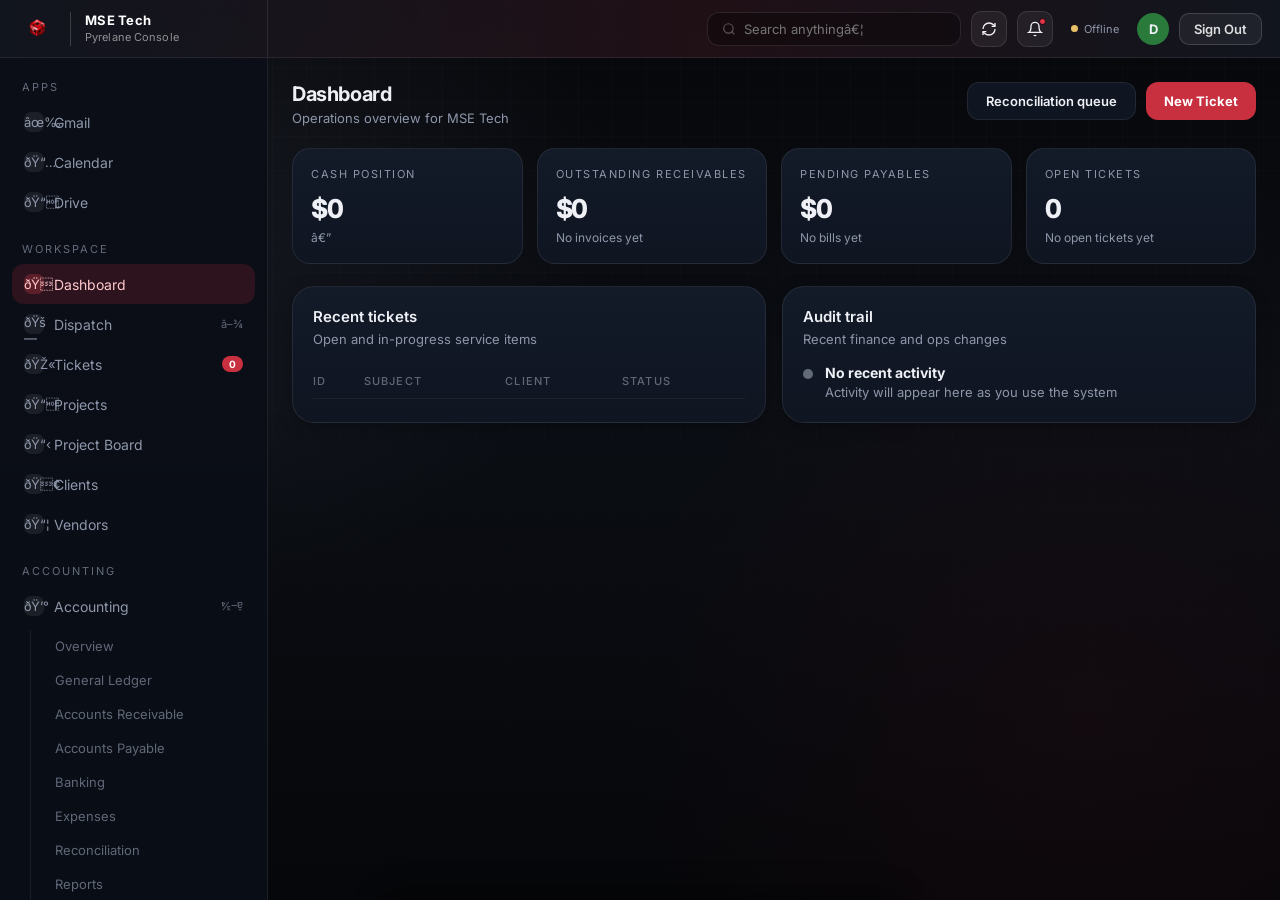
==== commit 1ce82ec5: "Extract remaining inline JS into external modules (complete theta-build split) Co-Authored-By: Claud" ====
--- a/index.html
+++ b/index.html
@@ -1,4 +1,4 @@
-<!DOCTYPE html>
+﻿<!DOCTYPE html>
 
 
 <html lang="en" data-theme="dark">
@@ -13,7 +13,7 @@
 <meta name="viewport" content="width=device-width,initial-scale=1.0"/>
 
 
-<title>Pyrelane — MSE Tech Operations Console</title>
+<title>Pyrelane â€” MSE Tech Operations Console</title>
 
 
 <link rel="icon" type="image/png" href="/assets/mse-logo.png"/>
@@ -44,7 +44,7 @@
 // Fallback CDN if primary fails
 
 
-// MSE Tech official logo (240px wide trimmed PNG, base64) — used in printable form letterheads.
+// MSE Tech official logo (240px wide trimmed PNG, base64) â€” used in printable form letterheads.
 
 
 const MSE_LOGO_DATA_URL = '[data-uri]';
@@ -213,7 +213,7 @@
       <svg width="14" height="14" viewBox="0 0 24 24" fill="none" stroke="currentColor" stroke-width="2"><circle cx="11" cy="11" r="8"/><path d="m21 21-4.35-4.35"/></svg>
 
 
-      <input type="search" placeholder="Search anything…" id="globalSearch" autocomplete="off"/>
+      <input type="search" placeholder="Search anythingâ€¦" id="globalSearch" autocomplete="off"/>
 
 
     </div>
@@ -273,7 +273,7 @@
       <div id="conn-dot"></div>
 
 
-      <span id="conn-label">Connecting…</span>
+      <span id="conn-label">Connectingâ€¦</span>
 
 
     </div>
@@ -282,7 +282,7 @@
     <div class="avatar" id="user-avatar" title="Signed in user" onclick="toggleUserMenu(event)" style="cursor:pointer;user-select:none">D</div>
 
 
-    <div id="user-menu" style="display:none;position:absolute;top:60px;right:120px;background:var(--surface2);border:1px solid var(--border);border-radius:12px;padding:14px 16px;min-width:260px;max-width:300px;box-shadow:0 8px 24px rgba(0,0,0,.4);z-index:1000;font-size:13px"><div style="font-weight:600;color:var(--text);margin-bottom:2px" id="user-menu-name">User</div><div style="color:var(--muted);font-size:12px;word-break:break-all" id="user-menu-email">—</div><div style="height:1px;background:var(--border);margin:10px -16px"></div><div style="color:var(--muted);font-size:11px;text-transform:uppercase;letter-spacing:.08em;margin-bottom:6px">Quick Info</div><div id="user-menu-role" style="color:var(--text);font-size:12px;margin-bottom:4px">Role: —</div><div id="user-menu-session" style="color:var(--muted);font-size:11px;margin-bottom:10px">Signed in just now</div><div style="height:1px;background:var(--border);margin:6px -16px 10px"></div><div style="color:var(--muted);font-size:11px;text-transform:uppercase;letter-spacing:.08em;margin-bottom:6px">Field Status</div><select id="um-field-status" style="background:var(--surface);border:1px solid var(--border);border-radius:8px;padding:8px 10px;color:var(--text);font-size:13px;font-family:inherit;outline:none;width:100%;margin-bottom:6px"><option>Available</option><option>En Route</option><option>On Site</option><option>In Field</option><option>In a Meeting</option><option>Lunch</option><option>Break</option><option>Picking Up Parts</option><option>Wrapping Up</option><option>Offline</option></select><input id="um-field-note" type="text" maxlength="120" placeholder="Note (e.g. At lunch at Popeyes)" style="background:var(--surface);border:1px solid var(--border);border-radius:8px;padding:8px 10px;color:var(--text);font-size:13px;font-family:inherit;outline:none;width:100%;margin-bottom:6px;box-sizing:border-box"><button type="button" onclick="saveMyFieldStatus(event)" style="background:var(--accent,#3a7ad6);border:none;border-radius:8px;padding:8px 12px;color:#fff;font-size:12px;font-weight:600;cursor:pointer;width:100%">Save Status</button><div id="um-field-status-current" style="margin-top:8px;color:var(--muted);font-size:11px"></div></div>
+    <div id="user-menu" style="display:none;position:absolute;top:60px;right:120px;background:var(--surface2);border:1px solid var(--border);border-radius:12px;padding:14px 16px;min-width:260px;max-width:300px;box-shadow:0 8px 24px rgba(0,0,0,.4);z-index:1000;font-size:13px"><div style="font-weight:600;color:var(--text);margin-bottom:2px" id="user-menu-name">User</div><div style="color:var(--muted);font-size:12px;word-break:break-all" id="user-menu-email">â€”</div><div style="height:1px;background:var(--border);margin:10px -16px"></div><div style="color:var(--muted);font-size:11px;text-transform:uppercase;letter-spacing:.08em;margin-bottom:6px">Quick Info</div><div id="user-menu-role" style="color:var(--text);font-size:12px;margin-bottom:4px">Role: â€”</div><div id="user-menu-session" style="color:var(--muted);font-size:11px;margin-bottom:10px">Signed in just now</div><div style="height:1px;background:var(--border);margin:6px -16px 10px"></div><div style="color:var(--muted);font-size:11px;text-transform:uppercase;letter-spacing:.08em;margin-bottom:6px">Field Status</div><select id="um-field-status" style="background:var(--surface);border:1px solid var(--border);border-radius:8px;padding:8px 10px;color:var(--text);font-size:13px;font-family:inherit;outline:none;width:100%;margin-bottom:6px"><option>Available</option><option>En Route</option><option>On Site</option><option>In Field</option><option>In a Meeting</option><option>Lunch</option><option>Break</option><option>Picking Up Parts</option><option>Wrapping Up</option><option>Offline</option></select><input id="um-field-note" type="text" maxlength="120" placeholder="Note (e.g. At lunch at Popeyes)" style="background:var(--surface);border:1px solid var(--border);border-radius:8px;padding:8px 10px;color:var(--text);font-size:13px;font-family:inherit;outline:none;width:100%;margin-bottom:6px;box-sizing:border-box"><button type="button" onclick="saveMyFieldStatus(event)" style="background:var(--accent,#3a7ad6);border:none;border-radius:8px;padding:8px 12px;color:#fff;font-size:12px;font-weight:600;cursor:pointer;width:100%">Save Status</button><div id="um-field-status-current" style="margin-top:8px;color:var(--muted);font-size:11px"></div></div>
 
 
     <button class="btn-ghost" onclick="signOut()">Sign Out</button>
@@ -312,13 +312,13 @@
       <div class="nav-section-label">Apps</div>
 
 
-      <a class="nav-link" href="https://mail.google.com/mail/u/0/#inbox" target="_blank" rel="noopener noreferrer"><span class="dot">✉</span>Gmail</a>
-
-
-      <a class="nav-link" href="https://calendar.google.com/calendar/u/0/r" target="_blank" rel="noopener noreferrer"><span class="dot">📅</span>Calendar</a>
-
-
-      <a class="nav-link" href="https://drive.google.com/drive/u/0/my-drive" target="_blank" rel="noopener noreferrer"><span class="dot">📁</span>Drive</a>
+      <a class="nav-link" href="https://mail.google.com/mail/u/0/#inbox" target="_blank" rel="noopener noreferrer"><span class="dot">âœ‰</span>Gmail</a>
+
+
+      <a class="nav-link" href="https://calendar.google.com/calendar/u/0/r" target="_blank" rel="noopener noreferrer"><span class="dot">ðŸ“…</span>Calendar</a>
+
+
+      <a class="nav-link" href="https://drive.google.com/drive/u/0/my-drive" target="_blank" rel="noopener noreferrer"><span class="dot">ðŸ“</span>Drive</a>
 
 
     </div>
@@ -330,10 +330,10 @@
       <div class="nav-section-label">Workspace</div>
 
 
-      <div class="nav-link active" data-page="dashboard"><span class="dot">🏠</span>Dashboard</div>
-
-
-      <div class="nav-link" data-page="dispatch" data-has-sub="dispatch"><span class="dot">🚗</span>Dispatch<span class="chevron">▾</span></div>
+      <div class="nav-link active" data-page="dashboard"><span class="dot">ðŸ </span>Dashboard</div>
+
+
+      <div class="nav-link" data-page="dispatch" data-has-sub="dispatch"><span class="dot">ðŸš—</span>Dispatch<span class="chevron">â–¾</span></div>
 
 
       <div class="subnav" id="subnav-dispatch">
@@ -351,19 +351,19 @@
       </div>
 
 
-      <div class="nav-link" data-page="tickets"><span class="dot">🎫</span>Tickets<span class="nav-badge-pill" id="ticketBadge">0</span></div>
-
-
-      <div class="nav-link" data-page="projects"><span class="dot">📁</span>Projects</div>
-
-
-      <div class="nav-link" data-page="kanban"><span class="dot">📋</span>Project Board</div>
-
-
-      <div class="nav-link" data-page="clients"><span class="dot">🏢</span>Clients</div>
-
-
-      <div class="nav-link" data-page="vendors"><span class="dot">📦</span>Vendors</div>
+      <div class="nav-link" data-page="tickets"><span class="dot">ðŸŽ«</span>Tickets<span class="nav-badge-pill" id="ticketBadge">0</span></div>
+
+
+      <div class="nav-link" data-page="projects"><span class="dot">ðŸ“</span>Projects</div>
+
+
+      <div class="nav-link" data-page="kanban"><span class="dot">ðŸ“‹</span>Project Board</div>
+
+
+      <div class="nav-link" data-page="clients"><span class="dot">ðŸ¢</span>Clients</div>
+
+
+      <div class="nav-link" data-page="vendors"><span class="dot">ðŸ“¦</span>Vendors</div>
 
 
     </div>
@@ -375,7 +375,7 @@
       <div class="nav-section-label">Accounting</div>
 
 
-      <div class="nav-link open" data-page="accounting" data-has-sub="accounting"><span class="dot">💰</span>Accounting<span class="chevron">▾</span></div>
+      <div class="nav-link open" data-page="accounting" data-has-sub="accounting"><span class="dot">ðŸ’°</span>Accounting<span class="chevron">â–¾</span></div>
 
 
       <div class="subnav open" id="subnav-accounting">
@@ -423,28 +423,28 @@
       <div class="nav-section-label">Operations</div>
 
 
-      <div class="nav-link" data-page="forms"><span class="dot">📄</span>Forms Filing</div>
-
-
-      <div class="nav-link" data-page="documents"><span class="dot">🗂️</span>Documents</div>
-
-
-      <div class="nav-link" data-page="staff"><span class="dot">👥</span>Staff</div>
-
-
-      <div class="nav-link" data-page="hr" id="nav-hr" style="display:none"><span class="dot">📋</span>HR</div>
-
-
-      <div class="nav-link" data-page="my-timeoff"><span class="dot">🖐️</span>My Time Off</div>
-
-
-      <div class="nav-link" data-page="signin-log" id="nav-signin-log" style="display:none"><span class="dot">🔐</span>Sign-In Log</div>
-
-
-      <div class="nav-link" data-page="sla" id="nav-sla" style="display:none"><span class="dot">⏱</span>SLA Dashboard</div>
-
-
-      <div class="nav-link" data-page="reports" id="nav-reports" style="display:none"><span class="dot">📊</span>Reports</div>
+      <div class="nav-link" data-page="forms"><span class="dot">ðŸ“„</span>Forms Filing</div>
+
+
+      <div class="nav-link" data-page="documents"><span class="dot">ðŸ—‚ï¸</span>Documents</div>
+
+
+      <div class="nav-link" data-page="staff"><span class="dot">ðŸ‘¥</span>Staff</div>
+
+
+      <div class="nav-link" data-page="hr" id="nav-hr" style="display:none"><span class="dot">ðŸ“‹</span>HR</div>
+
+
+      <div class="nav-link" data-page="my-timeoff"><span class="dot">ðŸ–ï¸</span>My Time Off</div>
+
+
+      <div class="nav-link" data-page="signin-log" id="nav-signin-log" style="display:none"><span class="dot">ðŸ”</span>Sign-In Log</div>
+
+
+      <div class="nav-link" data-page="sla" id="nav-sla" style="display:none"><span class="dot">â±</span>SLA Dashboard</div>
+
+
+      <div class="nav-link" data-page="reports" id="nav-reports" style="display:none"><span class="dot">ðŸ“Š</span>Reports</div>
 
 
     </div>
@@ -456,10 +456,10 @@
       <div class="nav-section-label">Inventory</div>
 
 
-      <div class="nav-link" data-page="inventory-assets"><span class="dot">📦</span>Assets</div>
-
-
-      <div class="nav-link" data-page="inventory-parts"><span class="dot">🔩</span>Parts</div>
+      <div class="nav-link" data-page="inventory-assets"><span class="dot">ðŸ“¦</span>Assets</div>
+
+
+      <div class="nav-link" data-page="inventory-parts"><span class="dot">ðŸ”©</span>Parts</div>
 
 
     </div>
@@ -471,7 +471,7 @@
       <div class="nav-section-label" style="display:none"></div>
 
 
-      <div class="nav-link" data-page="settings" data-has-sub="settings"><span class="dot">⚙️</span>Settings<span class="chevron">▾</span></div>
+      <div class="nav-link" data-page="settings" data-has-sub="settings"><span class="dot">âš™ï¸</span>Settings<span class="chevron">â–¾</span></div>
 
 
       <div class="subnav" id="subnav-settings">
@@ -549,7 +549,7 @@
   <div class="kpi-grid">
 
 
-    <div class="kpi" style="cursor:pointer" onclick="navigate('accounting-banking')" title="Go to Banking"><div class="kpi-label">Cash position</div><div class="kpi-value">$0</div><div class="kpi-sub">—</div></div>
+    <div class="kpi" style="cursor:pointer" onclick="navigate('accounting-banking')" title="Go to Banking"><div class="kpi-label">Cash position</div><div class="kpi-value">$0</div><div class="kpi-sub">â€”</div></div>
 
 
     <div class="kpi" style="cursor:pointer" onclick="navigate('accounting-ar')" title="Go to A/R"><div class="kpi-label">Outstanding receivables</div><div class="kpi-value">$0</div><div class="kpi-sub">No invoices yet</div></div>
@@ -558,7 +558,7 @@
     <div class="kpi" style="cursor:pointer" onclick="navigate('accounting-ap')" title="Go to A/P"><div class="kpi-label">Pending payables</div><div class="kpi-value">$0</div><div class="kpi-sub">No bills yet</div></div>
 
 
-    <div class="kpi" style="cursor:pointer" onclick="navigate('tickets')" title="Go to Tickets"><div class="kpi-label">Open tickets</div><div class="kpi-value" id="dash-open-tickets">—</div><div class="kpi-sub">No open tickets yet</div></div>
+    <div class="kpi" style="cursor:pointer" onclick="navigate('tickets')" title="Go to Tickets"><div class="kpi-label">Open tickets</div><div class="kpi-value" id="dash-open-tickets">â€”</div><div class="kpi-sub">No open tickets yet</div></div>
 
 
   </div>
@@ -633,16 +633,16 @@
   <div class="kpi-grid">
 
 
-    <div class="kpi" style="cursor:pointer" onclick="filterTableByCol('dispatch-tickets-body','',5);showToast('Showing all tickets','info')" title="Show all tickets"><div class="kpi-label">Active tickets</div><div class="kpi-value" id="disp-kpi-active">—</div><div class="kpi-sub">Today’s field work</div></div>
-
-
-    <div class="kpi" style="cursor:pointer" onclick="filterTableByCol('dispatch-tickets-body','In progress',5);showToast('Filtered: In progress','info')" title="Filter in progress"><div class="kpi-label">In progress</div><div class="kpi-value" id="disp-kpi-progress">—</div><div class="kpi-sub blue">Tech working</div></div>
-
-
-    <div class="kpi" style="cursor:pointer" onclick="filterTableByCol('dispatch-tickets-body','Resolved',5);showToast('Filtered: Resolved','info')" title="Filter resolved"><div class="kpi-label">Resolved today</div><div class="kpi-value" id="disp-kpi-closed">—</div><div class="kpi-sub up">Resolved tickets</div></div>
-
-
-    <div class="kpi" style="cursor:pointer" onclick="filterTableByCol('dispatch-tickets-body','Unassigned',3);showToast('Filtered: Unassigned','info')" title="Filter unassigned"><div class="kpi-label">Unassigned</div><div class="kpi-value" id="disp-kpi-unassigned">—</div><div class="kpi-sub warn">Needs dispatch</div></div>
+    <div class="kpi" style="cursor:pointer" onclick="filterTableByCol('dispatch-tickets-body','',5);showToast('Showing all tickets','info')" title="Show all tickets"><div class="kpi-label">Active tickets</div><div class="kpi-value" id="disp-kpi-active">â€”</div><div class="kpi-sub">Todayâ€™s field work</div></div>
+
+
+    <div class="kpi" style="cursor:pointer" onclick="filterTableByCol('dispatch-tickets-body','In progress',5);showToast('Filtered: In progress','info')" title="Filter in progress"><div class="kpi-label">In progress</div><div class="kpi-value" id="disp-kpi-progress">â€”</div><div class="kpi-sub blue">Tech working</div></div>
+
+
+    <div class="kpi" style="cursor:pointer" onclick="filterTableByCol('dispatch-tickets-body','Resolved',5);showToast('Filtered: Resolved','info')" title="Filter resolved"><div class="kpi-label">Resolved today</div><div class="kpi-value" id="disp-kpi-closed">â€”</div><div class="kpi-sub up">Resolved tickets</div></div>
+
+
+    <div class="kpi" style="cursor:pointer" onclick="filterTableByCol('dispatch-tickets-body','Unassigned',3);showToast('Filtered: Unassigned','info')" title="Filter unassigned"><div class="kpi-label">Unassigned</div><div class="kpi-value" id="disp-kpi-unassigned">â€”</div><div class="kpi-sub warn">Needs dispatch</div></div>
 
 
   </div>
@@ -654,7 +654,7 @@
     <div class="filter-bar">
 
 
-      <input type="search" placeholder="Search tickets…" oninput="filterTable('dispatch-tickets-body', this.value, [0,1,2,3])">
+      <input type="search" placeholder="Search ticketsâ€¦" oninput="filterTable('dispatch-tickets-body', this.value, [0,1,2,3])">
 
 
       <select onchange="filterTableByCol('dispatch-tickets-body', this.value, 5)">
@@ -705,7 +705,7 @@
 <div class="page" id="page-dispatch-assignments">
 
 
-  <div class="page-header"><div><h2>Dispatch Assignments</h2><p>Technician-to-ticket mapping for today · click any ticket card to edit</p></div><button class="btn-primary" onclick="openNewTicketModal()">Create Ticket</button></div>
+  <div class="page-header"><div><h2>Dispatch Assignments</h2><p>Technician-to-ticket mapping for today Â· click any ticket card to edit</p></div><button class="btn-primary" onclick="openNewTicketModal()">Create Ticket</button></div>
 
 
   <div class="cards-2" id="dispatch-assignments-grid"></div>
@@ -729,16 +729,16 @@
   <div class="kpi-grid">
 
 
-    <div class="kpi"><div class="kpi-label">In field</div><div class="kpi-value" id="fs-kpi-infield">—</div><div class="kpi-sub blue">Active now</div></div>
-
-
-    <div class="kpi"><div class="kpi-label">On site</div><div class="kpi-value" id="fs-kpi-onsite">—</div><div class="kpi-sub up">Working</div></div>
-
-
-    <div class="kpi"><div class="kpi-label">En route</div><div class="kpi-value" id="fs-kpi-enroute">—</div><div class="kpi-sub">In transit</div></div>
-
-
-    <div class="kpi"><div class="kpi-label">Available</div><div class="kpi-value" id="fs-kpi-available">—</div><div class="kpi-sub">Ready to dispatch</div></div>
+    <div class="kpi"><div class="kpi-label">In field</div><div class="kpi-value" id="fs-kpi-infield">â€”</div><div class="kpi-sub blue">Active now</div></div>
+
+
+    <div class="kpi"><div class="kpi-label">On site</div><div class="kpi-value" id="fs-kpi-onsite">â€”</div><div class="kpi-sub up">Working</div></div>
+
+
+    <div class="kpi"><div class="kpi-label">En route</div><div class="kpi-value" id="fs-kpi-enroute">â€”</div><div class="kpi-sub">In transit</div></div>
+
+
+    <div class="kpi"><div class="kpi-label">Available</div><div class="kpi-value" id="fs-kpi-available">â€”</div><div class="kpi-sub">Ready to dispatch</div></div>
 
 
   </div>
@@ -774,16 +774,16 @@
   <div class="kpi-grid ticket-kpi-grid">
 
 
-    <div class="kpi" style="cursor:pointer" onclick="setTicketOpenFilter();showToast('Filtered: Open tickets','info')" title="Show all"><div class="kpi-label">Open</div><div class="kpi-value" id="tk-open">—</div></div>
-
-
-    <div class="kpi" style="cursor:pointer" onclick="setTicketQuickFilter('in_progress');showToast('Filtered: In progress','info')" title="Filter in progress"><div class="kpi-label">In progress</div><div class="kpi-value" id="tk-progress">—</div><div class="kpi-sub blue">Assigned</div></div>
-
-
-    <div class="kpi" style="cursor:pointer" onclick="setTicketQuickFilter('resolved');showToast('Filtered: Resolved','info')" title="Filter resolved"><div class="kpi-label">Resolved today</div><div class="kpi-value" id="tk-resolved">—</div><div class="kpi-sub">No resolutions yet</div></div>
-
-
-    <div class="kpi" style="cursor:pointer" onclick="setTicketQuickFilter('escalated');showToast('Filtered: Escalated','info')" title="Filter escalated"><div class="kpi-label">Escalated</div><div class="kpi-value" id="tk-escalated">—</div><div class="kpi-sub down">Needs attention</div></div>
+    <div class="kpi" style="cursor:pointer" onclick="setTicketOpenFilter();showToast('Filtered: Open tickets','info')" title="Show all"><div class="kpi-label">Open</div><div class="kpi-value" id="tk-open">â€”</div></div>
+
+
+    <div class="kpi" style="cursor:pointer" onclick="setTicketQuickFilter('in_progress');showToast('Filtered: In progress','info')" title="Filter in progress"><div class="kpi-label">In progress</div><div class="kpi-value" id="tk-progress">â€”</div><div class="kpi-sub blue">Assigned</div></div>
+
+
+    <div class="kpi" style="cursor:pointer" onclick="setTicketQuickFilter('resolved');showToast('Filtered: Resolved','info')" title="Filter resolved"><div class="kpi-label">Resolved today</div><div class="kpi-value" id="tk-resolved">â€”</div><div class="kpi-sub">No resolutions yet</div></div>
+
+
+    <div class="kpi" style="cursor:pointer" onclick="setTicketQuickFilter('escalated');showToast('Filtered: Escalated','info')" title="Filter escalated"><div class="kpi-label">Escalated</div><div class="kpi-value" id="tk-escalated">â€”</div><div class="kpi-sub down">Needs attention</div></div>
 
     <div class="kpi" style="cursor:pointer" onclick="setTicketQuickFilter('closed');showToast('Filtered: Closed tickets','info')" title="Filter closed"><div class="kpi-label">Closed</div><div class="kpi-value" id="tk-closed">-</div><div class="kpi-sub up">Resolved & cancelled</div></div>
 
@@ -797,7 +797,7 @@
     <div class="filter-bar">
 
 
-      <input type="search" placeholder="Search tickets…" id="ticket-search" oninput="renderTickets()">
+      <input type="search" placeholder="Search ticketsâ€¦" id="ticket-search" oninput="renderTickets()">
 
 
       <select id="ticket-status-filter" onchange="renderTickets()">
@@ -871,7 +871,7 @@
     <div class="filter-bar">
 
 
-      <input type="search" placeholder="Search projects…" oninput="filterTable('projects-body', this.value, [0,1,2])">
+      <input type="search" placeholder="Search projectsâ€¦" oninput="filterTable('projects-body', this.value, [0,1,2])">
 
 
     </div>
@@ -907,7 +907,7 @@
   <div class="page-header" style="padding-bottom:0;margin-bottom:14px;flex-shrink:0">
 
 
-    <div><h2>Project Board</h2><p>Click a column name to rename · drag cards anywhere · click a card to edit</p></div>
+    <div><h2>Project Board</h2><p>Click a column name to rename Â· drag cards anywhere Â· click a card to edit</p></div>
 
 
     <div class="btns">
@@ -952,7 +952,7 @@
     <div class="filter-bar">
 
 
-      <input type="search" placeholder="Search clients…" id="clients-search" oninput="renderClients()">
+      <input type="search" placeholder="Search clientsâ€¦" id="clients-search" oninput="renderClients()">
 
 
       <select id="clients-status-filter" onchange="renderClients()">
@@ -1015,7 +1015,7 @@
     <div class="filter-bar">
 
 
-      <input type="search" placeholder="Search vendors…" id="vendors-search" oninput="renderVendors()">
+      <input type="search" placeholder="Search vendorsâ€¦" id="vendors-search" oninput="renderVendors()">
 
 
       <select id="vendors-status-filter" onchange="renderVendors()">
@@ -1072,7 +1072,7 @@
   <div class="page-header">
 
 
-    <div><h2>Accounting</h2><p>Finance command center — MSE Tech · Taunton, MA</p></div>
+    <div><h2>Accounting</h2><p>Finance command center â€” MSE Tech Â· Taunton, MA</p></div>
 
 
     <div class="btns">
@@ -1108,7 +1108,7 @@
       <div class="kpi-value" id="acc-kpi-cash">$0</div>
 
 
-      <div class="kpi-sub up">▲ 8.4% vs prior period</div>
+      <div class="kpi-sub up">â–² 8.4% vs prior period</div>
 
 
     </div>
@@ -1153,7 +1153,7 @@
       <div class="kpi-value">$0</div>
 
 
-      <div class="kpi-sub up">▲ 15.2% vs prior month</div>
+      <div class="kpi-sub up">â–² 15.2% vs prior month</div>
 
 
     </div>
@@ -1180,7 +1180,7 @@
         <h3>Month-End Close</h3>
 
 
-        <span class="badge badge-blue" id="acc-close-status">T+2 — In Progress</span>
+        <span class="badge badge-blue" id="acc-close-status">T+2 â€” In Progress</span>
 
 
       </div>
@@ -1192,7 +1192,7 @@
         <span style="font-size:12px;color:var(--muted)" id="acc-close-progress-text">6 of 12 tasks complete</span>
 
 
-        <span style="font-size:12px;color:var(--soft)" id="acc-close-days">—</span>
+        <span style="font-size:12px;color:var(--soft)" id="acc-close-days">â€”</span>
 
 
       </div>
@@ -1225,16 +1225,16 @@
         <div style="display:grid;grid-template-columns:1fr 1fr;gap:10px">
 
 
-          <button class="btn-secondary" style="padding:12px;border-radius:12px;font-size:13px;text-align:left" onclick="openModal('modal-new-je')">📒 Journal Entry</button>
+          <button class="btn-secondary" style="padding:12px;border-radius:12px;font-size:13px;text-align:left" onclick="openModal('modal-new-je')">ðŸ“’ Journal Entry</button>
 
 
           <button class="btn-secondary" style="padding:12px;border-radius:12px;font-size:13px;text-align:left" onclick="openModal('modal-form-invoice')">?? New Invoice</button>
 
 
-          <button class="btn-secondary" style="padding:12px;border-radius:12px;font-size:13px;text-align:left" onclick="openModal('modal-new-bill')">📄 New Bill</button>
-
-
-          <button class="btn-secondary" style="padding:12px;border-radius:12px;font-size:13px;text-align:left" onclick="navigate('accounting-reports')">📊 Run Report</button>
+          <button class="btn-secondary" style="padding:12px;border-radius:12px;font-size:13px;text-align:left" onclick="openModal('modal-new-bill')">ðŸ“„ New Bill</button>
+
+
+          <button class="btn-secondary" style="padding:12px;border-radius:12px;font-size:13px;text-align:left" onclick="navigate('accounting-reports')">ðŸ“Š Run Report</button>
 
 
         </div>
@@ -1300,7 +1300,7 @@
     <div class="filter-bar">
 
 
-      <input type="search" placeholder="Search entries…" oninput="filterTable('gl-body', this.value, [0,1,2,3])">
+      <input type="search" placeholder="Search entriesâ€¦" oninput="filterTable('gl-body', this.value, [0,1,2,3])">
 
 
       <input type="date" id="gl-date-from" onchange="glApplyFilters()" title="From date">
@@ -1402,7 +1402,7 @@
     <div class="kpi" style="cursor:pointer" onclick="arFilterStatus('Sent')" title="Current 0-30">
 
 
-      <div class="kpi-label">Current (0–30)</div>
+      <div class="kpi-label">Current (0â€“30)</div>
 
 
       <div class="kpi-value" id="ar-kpi-current">$0</div>
@@ -1417,7 +1417,7 @@
     <div class="kpi" style="cursor:pointer" onclick="arFilterAge(31,60)" title="31-60 days">
 
 
-      <div class="kpi-label">Aging 31–60</div>
+      <div class="kpi-label">Aging 31â€“60</div>
 
 
       <div class="kpi-value" id="ar-kpi-31">$0</div>
@@ -1477,7 +1477,7 @@
     <div class="filter-bar">
 
 
-      <input type="search" placeholder="Search invoices…" oninput="filterTable('ar-body', this.value, [0,1,2])">
+      <input type="search" placeholder="Search invoicesâ€¦" oninput="filterTable('ar-body', this.value, [0,1,2])">
 
 
       <select id="ar-status-filter" onchange="arApplyStatusFilter(this.value)">
@@ -1543,7 +1543,7 @@
         <h3 style="margin:0">Payments Received</h3>
 
 
-        <div style="font-size:12px;color:var(--muted);margin-top:2px">Receipts saved from the client forms picker — separate from outstanding invoices above.</div>
+        <div style="font-size:12px;color:var(--muted);margin-top:2px">Receipts saved from the client forms picker â€” separate from outstanding invoices above.</div>
 
 
       </div>
@@ -1567,7 +1567,7 @@
     <div class="filter-bar">
 
 
-      <input type="search" placeholder="Search receipts…" oninput="filterTable('rcpt-body', this.value, [0,1,2,5,6])">
+      <input type="search" placeholder="Search receiptsâ€¦" oninput="filterTable('rcpt-body', this.value, [0,1,2,5,6])">
 
 
     </div>
@@ -1654,7 +1654,7 @@
       <div class="kpi-value">$0</div>
 
 
-      <div class="kpi-sub down">—</div>
+      <div class="kpi-sub down">â€”</div>
 
 
     </div>
@@ -1684,7 +1684,7 @@
     <div class="filter-bar">
 
 
-      <input type="search" placeholder="Search bills…" oninput="filterTable('ap-body', this.value, [0,1,2,4])">
+      <input type="search" placeholder="Search billsâ€¦" oninput="filterTable('ap-body', this.value, [0,1,2,4])">
 
 
       <select onchange="filterTableByCol('ap-body', this.value, 4)">
@@ -1774,7 +1774,7 @@
       <button class="btn-secondary" onclick="openAccountModal()">+ Add Account</button>
 
 
-      <button class="btn-secondary" onclick="showToast('CSV statement import coming soon — for now upload to Drive','info')">Import Statement</button>
+      <button class="btn-secondary" onclick="showToast('CSV statement import coming soon â€” for now upload to Drive','info')">Import Statement</button>
 
 
       <button class="btn-primary" onclick="bankReconcile()">Reconcile</button>
@@ -1813,7 +1813,7 @@
       <div class="filter-bar" style="margin-bottom:12px">
 
 
-        <input type="search" placeholder="Search transactions…" oninput="filterTable('bank-body', this.value, [1,2,3])">
+        <input type="search" placeholder="Search transactionsâ€¦" oninput="filterTable('bank-body', this.value, [1,2,3])">
 
 
         <select onchange="filterTableByCol('bank-body', this.value, 4)">
@@ -1882,7 +1882,7 @@
         <div style="display:flex;justify-content:space-between;margin-bottom:8px;padding-left:12px">
 
 
-          <span style="color:var(--muted)">−’ Outstanding checks</span><span style="color:#e87b87">$0</span>
+          <span style="color:var(--muted)">âˆ’â€™ Outstanding checks</span><span style="color:#e87b87">$0</span>
 
 
         </div>
@@ -1909,7 +1909,7 @@
         <div style="display:flex;justify-content:space-between;border-top:1px solid var(--border);padding-top:8px;margin-top:8px">
 
 
-          <span style="font-weight:700">Difference</span><span style="font-weight:800;color:#4cd69a">$0.00 ✓</span>
+          <span style="font-weight:700">Difference</span><span style="font-weight:800;color:#4cd69a">$0.00 âœ“</span>
 
 
         </div>
@@ -1957,7 +1957,7 @@
   <div class="modal">
 
 
-    <div class="modal-header"><h3 id="ba-modal-title">Add Account</h3><button class="modal-close" onclick="closeModal('modal-bank-account')">×</button></div>
+    <div class="modal-header"><h3 id="ba-modal-title">Add Account</h3><button class="modal-close" onclick="closeModal('modal-bank-account')">Ã—</button></div>
 
 
     <div class="modal-body">
@@ -2140,7 +2140,7 @@
     <div class="filter-bar">
 
 
-      <input type="search" placeholder="Search expenses…" oninput="filterTable('exp-body', this.value, [1,2,4])">
+      <input type="search" placeholder="Search expensesâ€¦" oninput="filterTable('exp-body', this.value, [1,2,4])">
 
 
       <select onchange="filterTableByCol('exp-body', this.value, 4)">
@@ -2197,7 +2197,7 @@
   <div class="card"><div class="card-inner">
 
 
-    <h3 style="margin-bottom:12px">Mileage Tracker — April 2025</h3>
+    <h3 style="margin-bottom:12px">Mileage Tracker â€” April 2025</h3>
 
 
     <div class="table-wrap"><table>
@@ -2299,7 +2299,7 @@
     <div class="card"><div class="card-inner">
 
 
-      <h3 style="margin-bottom:14px">Bank Reconciliation — April 2025</h3>
+      <h3 style="margin-bottom:14px">Bank Reconciliation â€” April 2025</h3>
 
 
       <div style="font-size:13px;font-variant-numeric:tabular-nums;display:grid;gap:8px">
@@ -2311,7 +2311,7 @@
         <div style="display:flex;justify-content:space-between;padding-left:16px"><span style="color:var(--muted)">+ Deposits in Transit</span><span style="color:#4cd69a">$0</span></div>
 
 
-        <div style="display:flex;justify-content:space-between;padding-left:16px"><span style="color:var(--muted)">−’ Outstanding Checks</span><span style="color:#e87b87">$0</span></div>
+        <div style="display:flex;justify-content:space-between;padding-left:16px"><span style="color:var(--muted)">âˆ’â€™ Outstanding Checks</span><span style="color:#e87b87">$0</span></div>
 
 
         <div style="display:flex;justify-content:space-between;border-top:1px solid var(--border);padding-top:8px"><span style="font-weight:600">Adjusted Bank Balance</span><span style="font-weight:800;color:#4cd69a">$0</span></div>
@@ -2320,7 +2320,7 @@
         <div style="display:flex;justify-content:space-between;border-top:1px solid var(--border);padding-top:8px"><span style="color:var(--muted)">GL Book Balance</span><span style="font-weight:700">$0</span></div>
 
 
-        <div style="display:flex;justify-content:space-between"><span style="font-weight:700;color:#4cd69a">✓ Reconciled — Difference: $0.00</span></div>
+        <div style="display:flex;justify-content:space-between"><span style="font-weight:700;color:#4cd69a">âœ“ Reconciled â€” Difference: $0.00</span></div>
 
 
       </div>
@@ -2383,13 +2383,13 @@
       <div style="display:flex;gap:8px">
 
 
-        <span class="badge badge-green">0–30 days: 0</span>
-
-
-        <span class="badge badge-gold">31–60 days: 0</span>
-
-
-        <span class="badge badge-red">61–90 days: 0</span>
+        <span class="badge badge-green">0â€“30 days: 0</span>
+
+
+        <span class="badge badge-gold">31â€“60 days: 0</span>
+
+
+        <span class="badge badge-red">61â€“90 days: 0</span>
 
 
         <span class="badge badge-red" style="background:rgba(201,48,63,.35)">90+ days: 0</span>
@@ -2458,16 +2458,16 @@
   <div class="kpi-grid">
 
 
-    <div class="kpi"><div class="kpi-label">Gross Margin %</div><div class="kpi-value">—</div><div class="kpi-sub up">—</div></div>
-
-
-    <div class="kpi"><div class="kpi-label">Operating Margin %</div><div class="kpi-value">—</div><div class="kpi-sub up">—</div></div>
-
-
-    <div class="kpi"><div class="kpi-label">Current Ratio</div><div class="kpi-value">2.8×</div><div class="kpi-sub up">Healthy liquidity</div></div>
-
-
-    <div class="kpi"><div class="kpi-label">DSO (Days Sales)</div><div class="kpi-value">—</div><div class="kpi-sub warn">—</div></div>
+    <div class="kpi"><div class="kpi-label">Gross Margin %</div><div class="kpi-value">â€”</div><div class="kpi-sub up">â€”</div></div>
+
+
+    <div class="kpi"><div class="kpi-label">Operating Margin %</div><div class="kpi-value">â€”</div><div class="kpi-sub up">â€”</div></div>
+
+
+    <div class="kpi"><div class="kpi-label">Current Ratio</div><div class="kpi-value">2.8Ã—</div><div class="kpi-sub up">Healthy liquidity</div></div>
+
+
+    <div class="kpi"><div class="kpi-label">DSO (Days Sales)</div><div class="kpi-value">â€”</div><div class="kpi-sub warn">â€”</div></div>
 
 
   </div>
@@ -2485,7 +2485,7 @@
     <div class="card"><div class="card-inner">
 
 
-      <h3 style="margin-bottom:14px">Profit &amp; Loss — April 2025</h3>
+      <h3 style="margin-bottom:14px">Profit &amp; Loss â€” April 2025</h3>
 
 
       <div class="table-wrap"><table>
@@ -2497,46 +2497,46 @@
         <tbody>
 
 
-          <tr><td><strong>Revenue</strong></td><td>$0</td><td>$0</td><td>$0</td><td style="color:#4cd69a">—</td><td style="color:#4cd69a">—</td></tr>
-
-
-          <tr><td style="padding-left:12px">Managed Services</td><td>$0</td><td>$0</td><td>$0</td><td style="color:#4cd69a">—</td><td style="color:#4cd69a">—</td></tr>
-
-
-          <tr><td style="padding-left:12px">Project / Labor</td><td>$0</td><td>$0</td><td>$0</td><td style="color:#4cd69a">—</td><td style="color:#4cd69a">—</td></tr>
-
-
-          <tr><td style="padding-left:12px">Hardware / Materials</td><td>$0</td><td>$0</td><td>$0</td><td>—</td><td>—</td></tr>
-
-
-          <tr><td><strong>Cost of Revenue</strong></td><td>$0</td><td>$0</td><td>$0</td><td style="color:#e87b87">—</td><td style="color:#e87b87">—</td></tr>
-
-
-          <tr style="background:rgba(255,255,255,.02)"><td><strong>Gross Profit</strong></td><td><strong>$0</strong></td><td><strong>$0</strong></td><td><strong>$0</strong></td><td style="color:#4cd69a"><strong>—</strong></td><td style="color:#4cd69a"><strong>—</strong></td></tr>
-
-
-          <tr><td>Payroll &amp; Benefits</td><td>$0</td><td>$0</td><td>$0</td><td style="color:#e87b87">—</td><td style="color:#e87b87">—</td></tr>
-
-
-          <tr><td>Rent &amp; Utilities</td><td>$0</td><td>$0</td><td>$0</td><td style="color:#e87b87">—</td><td style="color:#e87b87">—</td></tr>
-
-
-          <tr><td>Insurance</td><td>$0</td><td>$0</td><td>$0</td><td>—</td><td>—</td></tr>
-
-
-          <tr><td>Software &amp; Tools</td><td>$0</td><td>$0</td><td>$0</td><td style="color:#e87b87">—</td><td style="color:#e87b87">—</td></tr>
-
-
-          <tr><td>Depreciation</td><td>$0</td><td>$0</td><td>$0</td><td>—</td><td>—</td></tr>
-
-
-          <tr><td>Other G&amp;A</td><td>$0</td><td>$0</td><td>$0</td><td style="color:#e87b87">—</td><td style="color:#e87b87">—</td></tr>
-
-
-          <tr><td><strong>Total OpEx</strong></td><td>$0</td><td>$0</td><td>$0</td><td style="color:#e87b87">—</td><td style="color:#e87b87">—</td></tr>
-
-
-          <tr style="background:rgba(255,255,255,.03)"><td><strong>Net Income</strong></td><td><strong>$0</strong></td><td><strong>$0</strong></td><td><strong>$0</strong></td><td style="color:#4cd69a"><strong>—</strong></td><td style="color:#4cd69a"><strong>—</strong></td></tr>
+          <tr><td><strong>Revenue</strong></td><td>$0</td><td>$0</td><td>$0</td><td style="color:#4cd69a">â€”</td><td style="color:#4cd69a">â€”</td></tr>
+
+
+          <tr><td style="padding-left:12px">Managed Services</td><td>$0</td><td>$0</td><td>$0</td><td style="color:#4cd69a">â€”</td><td style="color:#4cd69a">â€”</td></tr>
+
+
+          <tr><td style="padding-left:12px">Project / Labor</td><td>$0</td><td>$0</td><td>$0</td><td style="color:#4cd69a">â€”</td><td style="color:#4cd69a">â€”</td></tr>
+
+
+          <tr><td style="padding-left:12px">Hardware / Materials</td><td>$0</td><td>$0</td><td>$0</td><td>â€”</td><td>â€”</td></tr>
+
+
+          <tr><td><strong>Cost of Revenue</strong></td><td>$0</td><td>$0</td><td>$0</td><td style="color:#e87b87">â€”</td><td style="color:#e87b87">â€”</td></tr>
+
+
+          <tr style="background:rgba(255,255,255,.02)"><td><strong>Gross Profit</strong></td><td><strong>$0</strong></td><td><strong>$0</strong></td><td><strong>$0</strong></td><td style="color:#4cd69a"><strong>â€”</strong></td><td style="color:#4cd69a"><strong>â€”</strong></td></tr>
+
+
+          <tr><td>Payroll &amp; Benefits</td><td>$0</td><td>$0</td><td>$0</td><td style="color:#e87b87">â€”</td><td style="color:#e87b87">â€”</td></tr>
+
+
+          <tr><td>Rent &amp; Utilities</td><td>$0</td><td>$0</td><td>$0</td><td style="color:#e87b87">â€”</td><td style="color:#e87b87">â€”</td></tr>
+
+
+          <tr><td>Insurance</td><td>$0</td><td>$0</td><td>$0</td><td>â€”</td><td>â€”</td></tr>
+
+
+          <tr><td>Software &amp; Tools</td><td>$0</td><td>$0</td><td>$0</td><td style="color:#e87b87">â€”</td><td style="color:#e87b87">â€”</td></tr>
+
+
+          <tr><td>Depreciation</td><td>$0</td><td>$0</td><td>$0</td><td>â€”</td><td>â€”</td></tr>
+
+
+          <tr><td>Other G&amp;A</td><td>$0</td><td>$0</td><td>$0</td><td style="color:#e87b87">â€”</td><td style="color:#e87b87">â€”</td></tr>
+
+
+          <tr><td><strong>Total OpEx</strong></td><td>$0</td><td>$0</td><td>$0</td><td style="color:#e87b87">â€”</td><td style="color:#e87b87">â€”</td></tr>
+
+
+          <tr style="background:rgba(255,255,255,.03)"><td><strong>Net Income</strong></td><td><strong>$0</strong></td><td><strong>$0</strong></td><td><strong>$0</strong></td><td style="color:#4cd69a"><strong>â€”</strong></td><td style="color:#4cd69a"><strong>â€”</strong></td></tr>
 
 
         </tbody>
@@ -2560,7 +2560,7 @@
       <div class="card"><div class="card-inner">
 
 
-        <h3 style="margin-bottom:14px">Balance Sheet — April 2025</h3>
+        <h3 style="margin-bottom:14px">Balance Sheet â€” April 2025</h3>
 
 
         <div class="table-wrap"><table>
@@ -2752,7 +2752,7 @@
     <div class="card"><div class="card-inner">
 
 
-      <h3 style="margin-bottom:14px">Sales Tax — Q1 2025</h3>
+      <h3 style="margin-bottom:14px">Sales Tax â€” Q1 2025</h3>
 
 
       <div style="display:grid;gap:10px;font-size:13px">
@@ -2833,16 +2833,16 @@
         <tbody>
 
 
-          <tr><td>Q1 2025</td><td>—</td><td>Apr 15, 2025</td><td><span class="badge badge-gray">—</span></td></tr>
-
-
-          <tr><td>Q2 2025</td><td>—</td><td>Jun 16, 2025</td><td><span class="badge badge-gray">Upcoming</span></td></tr>
-
-
-          <tr><td>Q3 2025</td><td>—</td><td>Sep 15, 2025</td><td><span class="badge badge-gray">Upcoming</span></td></tr>
-
-
-          <tr><td>Q4 2025</td><td>—</td><td>Jan 15, 2026</td><td><span class="badge badge-gray">Upcoming</span></td></tr>
+          <tr><td>Q1 2025</td><td>â€”</td><td>Apr 15, 2025</td><td><span class="badge badge-gray">â€”</span></td></tr>
+
+
+          <tr><td>Q2 2025</td><td>â€”</td><td>Jun 16, 2025</td><td><span class="badge badge-gray">Upcoming</span></td></tr>
+
+
+          <tr><td>Q3 2025</td><td>â€”</td><td>Sep 15, 2025</td><td><span class="badge badge-gray">Upcoming</span></td></tr>
+
+
+          <tr><td>Q4 2025</td><td>â€”</td><td>Jan 15, 2026</td><td><span class="badge badge-gray">Upcoming</span></td></tr>
 
 
         </tbody>
@@ -2866,7 +2866,7 @@
   <div class="card"><div class="card-inner">
 
 
-    <h3 style="margin-bottom:14px">1099 Tracker — FY 2025</h3>
+    <h3 style="margin-bottom:14px">1099 Tracker â€” FY 2025</h3>
 
 
     <div class="table-wrap"><table>
@@ -2920,7 +2920,7 @@
     <div class="filter-bar">
 
 
-      <input type="search" placeholder="Search log…" oninput="filterTable('audit-body', this.value, [0,1,2,3,4])">
+      <input type="search" placeholder="Search logâ€¦" oninput="filterTable('audit-body', this.value, [0,1,2,3,4])">
 
 
       <select onchange="filterTableByCol('audit-body', this.value, 2)">
@@ -2992,10 +2992,10 @@
   <div class="forms-grid" style="margin-bottom:22px">
 
 
-    <div class="form-tile" onclick="openModal('modal-form-invoice')"><div class="form-tile-icon">📋</div><div class="form-tile-title">Invoice</div><div class="form-tile-sub">Billing Document</div></div>
-
-
-    <div class="form-tile" onclick="openModal('modal-form-quote')"><div class="form-tile-icon">💰</div><div class="form-tile-title">Quote</div><div class="form-tile-sub">Price Estimate</div></div>
+    <div class="form-tile" onclick="openModal('modal-form-invoice')"><div class="form-tile-icon">ðŸ“‹</div><div class="form-tile-title">Invoice</div><div class="form-tile-sub">Billing Document</div></div>
+
+
+    <div class="form-tile" onclick="openModal('modal-form-quote')"><div class="form-tile-icon">ðŸ’°</div><div class="form-tile-title">Quote</div><div class="form-tile-sub">Price Estimate</div></div>
 
 
   </div>
@@ -3043,7 +3043,7 @@
   <div class="forms-grid" style="margin-bottom:22px">
 
 
-    <div class="form-tile" onclick="openModal('modal-form-signoff')"><div class="form-tile-icon">✅</div><div class="form-tile-title">Completion Sign-Off</div><div class="form-tile-sub">Job Completion</div></div>
+    <div class="form-tile" onclick="openModal('modal-form-signoff')"><div class="form-tile-icon">âœ…</div><div class="form-tile-title">Completion Sign-Off</div><div class="form-tile-sub">Job Completion</div></div>
 
 
     <div class="form-tile" onclick="openModal('modal-form-receipt')"><div class="form-tile-icon">PR</div><div class="form-tile-title">Payment Receipt</div><div class="form-tile-sub">Payment Confirmation</div></div>
@@ -3058,7 +3058,7 @@
   <div class="forms-grid" style="margin-bottom:22px">
 
 
-    <div class="form-tile" onclick="openModal('modal-form-terms')"><div class="form-tile-icon">📜</div><div class="form-tile-title">Terms &amp; Conditions</div><div class="form-tile-sub">Service Agreement</div></div>
+    <div class="form-tile" onclick="openModal('modal-form-terms')"><div class="form-tile-icon">ðŸ“œ</div><div class="form-tile-title">Terms &amp; Conditions</div><div class="form-tile-sub">Service Agreement</div></div>
 
 
     <div class="form-tile" style="opacity:0;pointer-events:none"></div>
@@ -3073,12 +3073,12 @@
   <div class="forms-grid" style="margin-bottom:22px">
 
 
-    <div class="form-tile" onclick="openModal('modal-form-w9')"><div class="form-tile-icon">🗂️</div><div class="form-tile-title">W-9 Request Packet</div><div class="form-tile-sub">Business Filing</div></div>
+    <div class="form-tile" onclick="openModal('modal-form-w9')"><div class="form-tile-icon">ðŸ—‚ï¸</div><div class="form-tile-title">W-9 Request Packet</div><div class="form-tile-sub">Business Filing</div></div>
 
     <div class="form-tile" onclick="window.open('/assets/forms/fw9.pdf', '_blank')"><div class="form-tile-icon">W9</div><div class="form-tile-title">W-9 Fillable PDF</div><div class="form-tile-sub">IRS Form W-9</div></div>
 
 
-    <div class="form-tile" onclick="openModal('modal-form-1099')"><div class="form-tile-icon">📊</div><div class="form-tile-title">1099 Prep Sheet</div><div class="form-tile-sub">Compliance</div></div>
+    <div class="form-tile" onclick="openModal('modal-form-1099')"><div class="form-tile-icon">ðŸ“Š</div><div class="form-tile-title">1099 Prep Sheet</div><div class="form-tile-sub">Compliance</div></div>
 
 
     <div class="form-tile" onclick="openModal('modal-form-expense-reimb')"><div class="form-tile-icon">ER</div><div class="form-tile-title">Expense Reimbursement</div><div class="form-tile-sub">Staff Coding</div></div>
@@ -3126,7 +3126,7 @@
       <span style="font-size:16px;line-height:1">??</span>
 
 
-      <div><strong>Tip:</strong> Documents are grouped into folders by type — Invoices, Receipts, Photos, Files, etc. Use search to filter within all folders, or pick a single type to view just that folder. Old invoices saved before the template redesign can be regenerated by tapping the ✎ icon next to View.</div>
+      <div><strong>Tip:</strong> Documents are grouped into folders by type â€” Invoices, Receipts, Photos, Files, etc. Use search to filter within all folders, or pick a single type to view just that folder. Old invoices saved before the template redesign can be regenerated by tapping the âœŽ icon next to View.</div>
 
 
     </div>
@@ -3135,7 +3135,7 @@
     <div class="filter-bar" style="display:flex;gap:8px;flex-wrap:wrap;margin-bottom:12px">
 
 
-      <input type="search" id="docs-search" placeholder="Search by number, title, client…" oninput="renderAllDocuments()" style="flex:1;min-width:200px"/>
+      <input type="search" id="docs-search" placeholder="Search by number, title, clientâ€¦" oninput="renderAllDocuments()" style="flex:1;min-width:200px"/>
 
 
       <select id="docs-type-filter" onchange="renderAllDocuments()">
@@ -3192,7 +3192,7 @@
     </div>
 
 
-    <div id="docs-body"><div class="empty-state" style="padding:30px;text-align:center;color:var(--muted)">Loading…</div></div>
+    <div id="docs-body"><div class="empty-state" style="padding:30px;text-align:center;color:var(--muted)">Loadingâ€¦</div></div>
 
 
   </div></div>
@@ -3216,7 +3216,7 @@
     <div class="filter-bar">
 
 
-      <input type="search" placeholder="Search staff…" oninput="filterTable('staff-body', this.value, [0,1,2,3])">
+      <input type="search" placeholder="Search staffâ€¦" oninput="filterTable('staff-body', this.value, [0,1,2,3])">
 
 
     </div>
@@ -3249,7 +3249,7 @@
 <div class="page" id="page-settings">
 
 
-  <div class="page-header"><div><h2>Settings — Company</h2><p>Company profile and information</p></div><button class="btn-primary" onclick="showToast('Settings storage coming in Phase 2','info')">Save Changes</button></div>
+  <div class="page-header"><div><h2>Settings â€” Company</h2><p>Company profile and information</p></div><button class="btn-primary" onclick="showToast('Settings storage coming in Phase 2','info')">Save Changes</button></div>
 
 
   <div class="card"><div class="card-inner">
@@ -3306,7 +3306,7 @@
 <div class="page" id="page-settings-integrations">
 
 
-  <div class="page-header"><div><h2>Settings — Integrations</h2><p>Connected services and APIs</p></div><button class="btn-primary" onclick="showToast('Settings storage coming in Phase 2','info')">Save</button></div>
+  <div class="page-header"><div><h2>Settings â€” Integrations</h2><p>Connected services and APIs</p></div><button class="btn-primary" onclick="showToast('Settings storage coming in Phase 2','info')">Save</button></div>
 
 
   <div class="card"><div class="card-inner">
@@ -3324,10 +3324,10 @@
       <div class="list-item" style="display:flex;justify-content:space-between;align-items:center"><div><h4>MSE Project Ops</h4><p>Legacy project workflow reference</p></div><span class="badge badge-blue">Bridge mode</span></div>
 
 
-      <div class="list-item" style="display:flex;justify-content:space-between;align-items:center"><div><h4>Supabase</h4><p>Primary data store — project gaolcfupyanbtskamdll</p></div><span class="badge badge-green">Connected</span></div>
-
-
-      <div class="list-item" style="display:flex;justify-content:space-between;align-items:center"><div><h4>Google SSO</h4><p>Staff identity provider — @msetech.org accounts only</p></div><span class="badge badge-green">Connected</span></div>
+      <div class="list-item" style="display:flex;justify-content:space-between;align-items:center"><div><h4>Supabase</h4><p>Primary data store â€” project gaolcfupyanbtskamdll</p></div><span class="badge badge-green">Connected</span></div>
+
+
+      <div class="list-item" style="display:flex;justify-content:space-between;align-items:center"><div><h4>Google SSO</h4><p>Staff identity provider â€” @msetech.org accounts only</p></div><span class="badge badge-green">Connected</span></div>
 
 
     </div></div>
@@ -3339,7 +3339,7 @@
       <div class="field"><label>Project URL</label><input type="text" placeholder="https://xxxx.supabase.co"/></div>
 
 
-      <div class="field"><label>Anon Key</label><input type="password" placeholder="eyJhb…"/></div>
+      <div class="field"><label>Anon Key</label><input type="password" placeholder="eyJhbâ€¦"/></div>
 
 
     </div></div>
@@ -3360,7 +3360,7 @@
   <div class="page-header">
 
 
-    <div><h2>Settings — Quick Links</h2><p>Shortcut links for the team — saved to Supabase</p></div>
+    <div><h2>Settings â€” Quick Links</h2><p>Shortcut links for the team â€” saved to Supabase</p></div>
 
 
     <button class="btn-primary" onclick="saveQuickLinks()">Save</button>
@@ -3390,7 +3390,7 @@
 <div class="page" id="page-settings-legal">
 
 
-  <div class="page-header"><div><h2>Settings — Legal</h2><p>Legal entity and compliance information</p></div><button class="btn-primary" onclick="showToast('Settings storage coming in Phase 2','info')">Save</button></div>
+  <div class="page-header"><div><h2>Settings â€” Legal</h2><p>Legal entity and compliance information</p></div><button class="btn-primary" onclick="showToast('Settings storage coming in Phase 2','info')">Save</button></div>
 
 
   <div class="card"><div class="card-inner"><div class="field-group">
@@ -3408,13 +3408,13 @@
     </div>
 
 
-    <div class="field"><label>Business Certificate</label><input type="text" value="#21571 — City of Fall River, MA — Expires April 10, 2030"/></div>
-
-
-    <div class="field"><label>Insurance Policy (GL)</label><input type="text" value="NXTH4J4W7P-00-GL — Next Insurance — $1M/$2M — Exp. 05/01/2027"/></div>
-
-
-    <div class="field"><label>Insurance Policy (E&amp;O)</label><input type="text" value="NXTYPFQYRQ-00-PL — State National — $1M/$1M — Exp. 05/01/2027"/></div>
+    <div class="field"><label>Business Certificate</label><input type="text" value="#21571 â€” City of Fall River, MA â€” Expires April 10, 2030"/></div>
+
+
+    <div class="field"><label>Insurance Policy (GL)</label><input type="text" value="NXTH4J4W7P-00-GL â€” Next Insurance â€” $1M/$2M â€” Exp. 05/01/2027"/></div>
+
+
+    <div class="field"><label>Insurance Policy (E&amp;O)</label><input type="text" value="NXTYPFQYRQ-00-PL â€” State National â€” $1M/$1M â€” Exp. 05/01/2027"/></div>
 
 
     <div class="field"><label>Terms of Service URL</label><input type="text" value="https://msetech.org/terms"/></div>
@@ -3423,7 +3423,7 @@
     <div class="field"><label>Privacy Policy URL</label><input type="text" value="https://msetech.org/privacy"/></div>
 
 
-    <div class="field"><label>Legal Notes</label><textarea placeholder="Internal legal notes…"></textarea></div>
+    <div class="field"><label>Legal Notes</label><textarea placeholder="Internal legal notesâ€¦"></textarea></div>
 
 
   </div></div></div>
@@ -3438,7 +3438,7 @@
 <div class="page" id="page-settings-system">
 
 
-  <div class="page-header"><div><h2>Settings — System</h2><p>Console version and system preferences</p></div><button class="btn-primary" onclick="showToast('Settings storage coming in Phase 2','info')">Save</button></div>
+  <div class="page-header"><div><h2>Settings â€” System</h2><p>Console version and system preferences</p></div><button class="btn-primary" onclick="showToast('Settings storage coming in Phase 2','info')">Save</button></div>
 
 
   <div class="card"><div class="card-inner"><div class="field-group">
@@ -3477,22 +3477,22 @@
 <div class="page" id="page-sla">
 
 
-  <div class="page-header"><div><h2>SLA Dashboard</h2><p>Service Level Agreement monitoring — management view</p></div></div>
+  <div class="page-header"><div><h2>SLA Dashboard</h2><p>Service Level Agreement monitoring â€” management view</p></div></div>
 
 
   <div class="kpi-grid" id="sla-kpi-row">
 
 
-    <div class="kpi"><div class="kpi-label">Open Tickets</div><div class="kpi-value" id="sla-kpi-open">—</div><div class="kpi-sub">Not resolved or cancelled</div></div>
-
-
-    <div class="kpi"><div class="kpi-label">SLA Breached</div><div class="kpi-value down" id="sla-kpi-breached">—</div><div class="kpi-sub down">Elapsed past deadline</div></div>
-
-
-    <div class="kpi"><div class="kpi-label">At Risk</div><div class="kpi-value warn" id="sla-kpi-atrisk">—</div><div class="kpi-sub warn">&lt;25% time remaining</div></div>
-
-
-    <div class="kpi"><div class="kpi-label">Avg Resolution</div><div class="kpi-value blue">—</div><div class="kpi-sub">Last 30 days</div></div>
+    <div class="kpi"><div class="kpi-label">Open Tickets</div><div class="kpi-value" id="sla-kpi-open">â€”</div><div class="kpi-sub">Not resolved or cancelled</div></div>
+
+
+    <div class="kpi"><div class="kpi-label">SLA Breached</div><div class="kpi-value down" id="sla-kpi-breached">â€”</div><div class="kpi-sub down">Elapsed past deadline</div></div>
+
+
+    <div class="kpi"><div class="kpi-label">At Risk</div><div class="kpi-value warn" id="sla-kpi-atrisk">â€”</div><div class="kpi-sub warn">&lt;25% time remaining</div></div>
+
+
+    <div class="kpi"><div class="kpi-label">Avg Resolution</div><div class="kpi-value blue">â€”</div><div class="kpi-sub">Last 30 days</div></div>
 
 
   </div>
@@ -3516,7 +3516,7 @@
       <div class="detail-row"><span class="key">Low Priority</span><span class="val"><span class="badge badge-gray" id="sla-policy-low">72 hours (3 business days)</span></span></div>
 
 
-      <div style="margin-top:14px;padding:10px 12px;background:rgba(255,255,255,.04);border-radius:10px;font-size:12px;color:var(--muted)">Edit in Settings → SLA Policies (Super Admin only)</div>
+      <div style="margin-top:14px;padding:10px 12px;background:rgba(255,255,255,.04);border-radius:10px;font-size:12px;color:var(--muted)">Edit in Settings â†’ SLA Policies (Super Admin only)</div>
 
 
     </div></div>
@@ -3549,7 +3549,7 @@
   <div class="card"><div class="card-inner">
 
 
-    <h3 style="margin-bottom:14px">All Tickets — SLA Status</h3>
+    <h3 style="margin-bottom:14px">All Tickets â€” SLA Status</h3>
 
 
     <div class="table-wrap"><table>
@@ -3579,7 +3579,7 @@
 <div class="page" id="page-settings-sla">
 
 
-  <div class="page-header"><div><h2>Settings — SLA Policies</h2><p>Configure response time targets by priority</p></div><button class="btn-primary" onclick="saveSLAPolicies()">Save Changes</button></div>
+  <div class="page-header"><div><h2>Settings â€” SLA Policies</h2><p>Configure response time targets by priority</p></div><button class="btn-primary" onclick="saveSLAPolicies()">Save Changes</button></div>
 
 
   <div class="card"><div class="card-inner">
@@ -3627,7 +3627,7 @@
     <div style="padding:14px 16px;background:rgba(184,136,46,.08);border:1px solid rgba(184,136,46,.2);border-radius:12px;font-size:13px;color:#f5d28a;line-height:1.5">
 
 
-      ⚠  SLA timer begins only when a technician clicks <strong>Start Ticket</strong>. Changes apply to tickets started after this save.
+      âš Â  SLA timer begins only when a technician clicks <strong>Start Ticket</strong>. Changes apply to tickets started after this save.
 
 
     </div>
@@ -3672,16 +3672,16 @@
   <div class="kpi-grid">
 
 
-    <div class="kpi"><div class="kpi-label">Total Assets</div><div class="kpi-value" id="asset-kpi-total">—</div><div class="kpi-sub">All tracked items</div></div>
-
-
-    <div class="kpi"><div class="kpi-label">Active</div><div class="kpi-value" id="asset-kpi-active">—</div><div class="kpi-sub up">In service</div></div>
-
-
-    <div class="kpi"><div class="kpi-label">In Repair</div><div class="kpi-value" id="asset-kpi-repair">—</div><div class="kpi-sub warn">Being serviced</div></div>
-
-
-    <div class="kpi"><div class="kpi-label">Total Value</div><div class="kpi-value" id="asset-kpi-value">—</div><div class="kpi-sub">Purchase cost</div></div>
+    <div class="kpi"><div class="kpi-label">Total Assets</div><div class="kpi-value" id="asset-kpi-total">â€”</div><div class="kpi-sub">All tracked items</div></div>
+
+
+    <div class="kpi"><div class="kpi-label">Active</div><div class="kpi-value" id="asset-kpi-active">â€”</div><div class="kpi-sub up">In service</div></div>
+
+
+    <div class="kpi"><div class="kpi-label">In Repair</div><div class="kpi-value" id="asset-kpi-repair">â€”</div><div class="kpi-sub warn">Being serviced</div></div>
+
+
+    <div class="kpi"><div class="kpi-label">Total Value</div><div class="kpi-value" id="asset-kpi-value">â€”</div><div class="kpi-sub">Purchase cost</div></div>
 
 
   </div>
@@ -3693,7 +3693,7 @@
     <div class="filter-bar">
 
 
-      <input type="search" id="asset-search" placeholder="Search assets…" oninput="renderAssetsList()">
+      <input type="search" id="asset-search" placeholder="Search assetsâ€¦" oninput="renderAssetsList()">
 
 
       <select id="asset-cat-filter" onchange="renderAssetsList()">
@@ -3789,7 +3789,7 @@
         <tbody id="assets-table-body">
 
 
-          <tr><td colspan="8" style="text-align:center;color:var(--muted);padding:32px">Loading assets…</td></tr>
+          <tr><td colspan="8" style="text-align:center;color:var(--muted);padding:32px">Loading assetsâ€¦</td></tr>
 
 
         </tbody>
@@ -3840,16 +3840,16 @@
   <div class="kpi-grid">
 
 
-    <div class="kpi"><div class="kpi-label">Total SKUs</div><div class="kpi-value" id="parts-kpi-skus">—</div><div class="kpi-sub" id="parts-kpi-skus-sub">Loading…</div></div>
-
-
-    <div class="kpi"><div class="kpi-label">Total Inventory Value</div><div class="kpi-value" id="parts-kpi-value">—</div><div class="kpi-sub" id="parts-kpi-value-sub">At cost</div></div>
-
-
-    <div class="kpi"><div class="kpi-label" style="color:var(--primary)">Low Stock Alerts</div><div class="kpi-value" id="parts-kpi-lowstock" style="color:var(--primary)">—</div><div class="kpi-sub" id="parts-kpi-lowstock-sub">Items at or below threshold</div></div>
-
-
-    <div class="kpi"><div class="kpi-label">Recent Transactions</div><div class="kpi-value" id="parts-kpi-txns">—</div><div class="kpi-sub" id="parts-kpi-txns-sub">Last 30 days</div></div>
+    <div class="kpi"><div class="kpi-label">Total SKUs</div><div class="kpi-value" id="parts-kpi-skus">â€”</div><div class="kpi-sub" id="parts-kpi-skus-sub">Loadingâ€¦</div></div>
+
+
+    <div class="kpi"><div class="kpi-label">Total Inventory Value</div><div class="kpi-value" id="parts-kpi-value">â€”</div><div class="kpi-sub" id="parts-kpi-value-sub">At cost</div></div>
+
+
+    <div class="kpi"><div class="kpi-label" style="color:var(--primary)">Low Stock Alerts</div><div class="kpi-value" id="parts-kpi-lowstock" style="color:var(--primary)">â€”</div><div class="kpi-sub" id="parts-kpi-lowstock-sub">Items at or below threshold</div></div>
+
+
+    <div class="kpi"><div class="kpi-label">Recent Transactions</div><div class="kpi-value" id="parts-kpi-txns">â€”</div><div class="kpi-sub" id="parts-kpi-txns-sub">Last 30 days</div></div>
 
 
   </div>
@@ -3858,7 +3858,7 @@
   <div class="filter-bar">
 
 
-    <input type="search" id="parts-search" placeholder="Search parts…" oninput="renderPartsList()" style="min-width:200px"/>
+    <input type="search" id="parts-search" placeholder="Search partsâ€¦" oninput="renderPartsList()" style="min-width:200px"/>
 
 
     <select id="parts-filter-cat" onchange="renderPartsList()">
@@ -3918,10 +3918,10 @@
       <option value="name">Sort: Name</option>
 
 
-      <option value="qty">Sort: Qty (Low→High)</option>
-
-
-      <option value="value">Sort: Value (High→Low)</option>
+      <option value="qty">Sort: Qty (Lowâ†’High)</option>
+
+
+      <option value="value">Sort: Value (Highâ†’Low)</option>
 
 
       <option value="part_number">Sort: Part #</option>
@@ -3978,7 +3978,7 @@
       <tbody id="parts-table-body">
 
 
-        <tr><td colspan="8" style="padding:40px;text-align:center;color:var(--muted);font-size:13px">Loading parts…</td></tr>
+        <tr><td colspan="8" style="padding:40px;text-align:center;color:var(--muted);font-size:13px">Loading partsâ€¦</td></tr>
 
 
       </tbody>
@@ -3993,7 +3993,7 @@
   <div id="parts-empty" style="display:none;padding:60px 20px;text-align:center">
 
 
-    <div style="font-size:36px;margin-bottom:12px">📦</div>
+    <div style="font-size:36px;margin-bottom:12px">ðŸ“¦</div>
 
 
     <div style="font-size:16px;font-weight:700;margin-bottom:6px">No parts yet</div>
@@ -4038,7 +4038,7 @@
     </div>
 
 
-    <button class="modal-close" onclick="closeDetailPanel()">×</button>
+    <button class="modal-close" onclick="closeDetailPanel()">Ã—</button>
 
 
   </div>
@@ -4077,7 +4077,7 @@
   <div class="page-header">
 
 
-    <div><h2>Reports</h2><p>Exportable reports across all departments — Super Admin only</p></div>
+    <div><h2>Reports</h2><p>Exportable reports across all departments â€” Super Admin only</p></div>
 
 
     <div class="btns" style="display:flex;gap:8px;align-items:center;flex-wrap:wrap">
@@ -4104,7 +4104,7 @@
       <button class="btn-secondary" onclick="renderReports();showToast('Reports refreshed','success')" title="Refresh report data with current filters">Apply Filters</button>
 
 
-      <button class="btn-primary" onclick="generateReport()" title="Refresh data and export current tab as PDF" style="display:inline-flex;align-items:center;gap:6px">📊 Generate Report</button>
+      <button class="btn-primary" onclick="generateReport()" title="Refresh data and export current tab as PDF" style="display:inline-flex;align-items:center;gap:6px">ðŸ“Š Generate Report</button>
 
 
       <button class="btn-secondary" onclick="exportAllReports()" title="Export all 5 tabs as a combined PDF">Export All</button>
@@ -4413,16 +4413,16 @@
           <tbody>
 
 
-            <tr><td>Total Revenue</td><td id="rpt-pl-rev">—</td></tr>
-
-
-            <tr><td>Total Expenses</td><td id="rpt-pl-exp">—</td></tr>
-
-
-            <tr><td>Cost of Services</td><td id="rpt-pl-cos">—</td></tr>
-
-
-            <tr style="font-weight:700"><td>Net Income</td><td id="rpt-pl-net">—</td></tr>
+            <tr><td>Total Revenue</td><td id="rpt-pl-rev">â€”</td></tr>
+
+
+            <tr><td>Total Expenses</td><td id="rpt-pl-exp">â€”</td></tr>
+
+
+            <tr><td>Cost of Services</td><td id="rpt-pl-cos">â€”</td></tr>
+
+
+            <tr style="font-weight:700"><td>Net Income</td><td id="rpt-pl-net">â€”</td></tr>
 
 
           </tbody>
@@ -4461,7 +4461,7 @@
           <thead><tr><th>Bucket</th><th>Amount</th><th>Count</th></tr></thead>
 
 
-          <tbody><tr><td>Current (0-30 days)</td><td>—</td><td>—</td></tr><tr><td>31-60 days</td><td>—</td><td>—</td></tr><tr><td>61-90 days</td><td>—</td><td>—</td></tr><tr><td>90+ days</td><td>—</td><td>—</td></tr></tbody>
+          <tbody><tr><td>Current (0-30 days)</td><td>â€”</td><td>â€”</td></tr><tr><td>31-60 days</td><td>â€”</td><td>â€”</td></tr><tr><td>61-90 days</td><td>â€”</td><td>â€”</td></tr><tr><td>90+ days</td><td>â€”</td><td>â€”</td></tr></tbody>
 
 
         </table></div>
@@ -4824,7 +4824,7 @@
   <div class="page-header">
 
 
-    <div><h2>Sign-In Log</h2><p>Authentication audit trail · Admin only</p></div>
+    <div><h2>Sign-In Log</h2><p>Authentication audit trail Â· Admin only</p></div>
 
 
     <div class="btns">
@@ -4848,7 +4848,7 @@
     <div class="filter-bar">
 
 
-      <input type="search" placeholder="Search email, name, IP, or location…" id="signin-log-search" oninput="renderSignInLog()">
+      <input type="search" placeholder="Search email, name, IP, or locationâ€¦" id="signin-log-search" oninput="renderSignInLog()">
 
 
     </div>
@@ -4905,16 +4905,16 @@
   <div class="kpi-grid" style="grid-template-columns:repeat(auto-fit,minmax(200px,1fr));margin-bottom:16px">
 
 
-    <div class="kpi"><div class="kpi-label">Vacation Remaining</div><div class="kpi-value" id="myto-vac">—</div><div class="kpi-sub" id="myto-vac-sub">of 0d annual</div></div>
-
-
-    <div class="kpi"><div class="kpi-label">Sick Remaining</div><div class="kpi-value" id="myto-sick">—</div><div class="kpi-sub" id="myto-sick-sub">of 0d annual</div></div>
-
-
-    <div class="kpi"><div class="kpi-label">Personal Remaining</div><div class="kpi-value" id="myto-per">—</div><div class="kpi-sub" id="myto-per-sub">of 0d annual</div></div>
-
-
-    <div class="kpi"><div class="kpi-label">Sick Bank</div><div class="kpi-value" id="myto-bank">—</div><div class="kpi-sub">Carry-over (max 365d)</div></div>
+    <div class="kpi"><div class="kpi-label">Vacation Remaining</div><div class="kpi-value" id="myto-vac">â€”</div><div class="kpi-sub" id="myto-vac-sub">of 0d annual</div></div>
+
+
+    <div class="kpi"><div class="kpi-label">Sick Remaining</div><div class="kpi-value" id="myto-sick">â€”</div><div class="kpi-sub" id="myto-sick-sub">of 0d annual</div></div>
+
+
+    <div class="kpi"><div class="kpi-label">Personal Remaining</div><div class="kpi-value" id="myto-per">â€”</div><div class="kpi-sub" id="myto-per-sub">of 0d annual</div></div>
+
+
+    <div class="kpi"><div class="kpi-label">Sick Bank</div><div class="kpi-value" id="myto-bank">â€”</div><div class="kpi-sub">Carry-over (max 365d)</div></div>
 
 
   </div>
@@ -4971,7 +4971,7 @@
   <div class="page-header">
 
 
-    <div><h2>HR</h2><p>Employees, time off, onboarding · Admin only</p></div>
+    <div><h2>HR</h2><p>Employees, time off, onboarding Â· Admin only</p></div>
 
 
     <div class="btns">
@@ -4998,16 +4998,16 @@
   <div class="kpi-grid" style="grid-template-columns:repeat(auto-fit,minmax(200px,1fr));margin-bottom:16px">
 
 
-    <div class="kpi"><div class="kpi-label">Total Headcount</div><div class="kpi-value" id="hr-kpi-headcount">—</div><div class="kpi-sub" id="hr-kpi-headcount-sub">Active employees</div></div>
-
-
-    <div class="kpi"><div class="kpi-label">Pending Requests</div><div class="kpi-value warn" id="hr-kpi-pending">—</div><div class="kpi-sub">Awaiting your approval</div></div>
-
-
-    <div class="kpi"><div class="kpi-label">Out Today</div><div class="kpi-value" id="hr-kpi-out-today">—</div><div class="kpi-sub" id="hr-kpi-out-today-sub">On approved leave</div></div>
-
-
-    <div class="kpi"><div class="kpi-label">Onboarding</div><div class="kpi-value" id="hr-kpi-onboarding">—</div><div class="kpi-sub">Incomplete checklists</div></div>
+    <div class="kpi"><div class="kpi-label">Total Headcount</div><div class="kpi-value" id="hr-kpi-headcount">â€”</div><div class="kpi-sub" id="hr-kpi-headcount-sub">Active employees</div></div>
+
+
+    <div class="kpi"><div class="kpi-label">Pending Requests</div><div class="kpi-value warn" id="hr-kpi-pending">â€”</div><div class="kpi-sub">Awaiting your approval</div></div>
+
+
+    <div class="kpi"><div class="kpi-label">Out Today</div><div class="kpi-value" id="hr-kpi-out-today">â€”</div><div class="kpi-sub" id="hr-kpi-out-today-sub">On approved leave</div></div>
+
+
+    <div class="kpi"><div class="kpi-label">Onboarding</div><div class="kpi-value" id="hr-kpi-onboarding">â€”</div><div class="kpi-sub">Incomplete checklists</div></div>
 
 
   </div>
@@ -5049,7 +5049,7 @@
       <div class="filter-bar">
 
 
-        <input type="search" placeholder="Search employees…" id="hr-emp-search" oninput="renderHREmployees()">
+        <input type="search" placeholder="Search employeesâ€¦" id="hr-emp-search" oninput="renderHREmployees()">
 
 
         <select id="hr-emp-type-filter" onchange="renderHREmployees()">
@@ -5214,7 +5214,7 @@
     <div><h3 id="hrep-name">Employee</h3><p id="hrep-sub" style="font-size:12px;color:var(--muted);margin-top:3px"></p></div>
 
 
-    <button class="modal-close" onclick="closeHREmpPanel()">×</button>
+    <button class="modal-close" onclick="closeHREmpPanel()">Ã—</button>
 
 
   </div>
@@ -5307,7 +5307,7 @@
         <div class="modal-field"><label>Pay Rate</label><input id="hrep-pay-rate" type="number" step="0.01" style="background:var(--surface2);border:1px solid var(--border);border-radius:10px;padding:10px 14px;color:var(--text);font-size:14px;font-family:inherit;outline:none;width:100%"/></div>
 
 
-        <div class="modal-field"><label>Pay Period</label><select id="hrep-pay-period" style="background:var(--surface2);border:1px solid var(--border);border-radius:10px;padding:10px 14px;color:var(--text);font-size:14px;font-family:inherit;outline:none;width:100%"><option value="">—</option><option value="hourly">Hourly</option><option value="salary">Salary</option><option value="project">Per Project</option></select></div>
+        <div class="modal-field"><label>Pay Period</label><select id="hrep-pay-period" style="background:var(--surface2);border:1px solid var(--border);border-radius:10px;padding:10px 14px;color:var(--text);font-size:14px;font-family:inherit;outline:none;width:100%"><option value="">â€”</option><option value="hourly">Hourly</option><option value="salary">Salary</option><option value="project">Per Project</option></select></div>
 
 
       </div>
@@ -5475,7 +5475,7 @@
   <div class="modal">
 
 
-    <div class="modal-header"><h3>Request Time Off</h3><button class="modal-close" onclick="closeModal('modal-pto-request')">×</button></div>
+    <div class="modal-header"><h3>Request Time Off</h3><button class="modal-close" onclick="closeModal('modal-pto-request')">Ã—</button></div>
 
 
     <div class="modal-body">
@@ -5508,10 +5508,10 @@
         <div class="modal-field"><label>Duration *</label><select id="ptoreq-duration" onchange="ptoReqDurationChanged()" style="background:var(--surface2);border:1px solid var(--border);border-radius:10px;padding:10px 14px;color:var(--text);font-size:14px;font-family:inherit;outline:none;width:100%">
 
 
-          <option value="full" data-hours="8">Full day(s) — 8 hr/day</option>
-
-
-          <option value="half" data-hours="4">Half day — 4 hr</option>
+          <option value="full" data-hours="8">Full day(s) â€” 8 hr/day</option>
+
+
+          <option value="half" data-hours="4">Half day â€” 4 hr</option>
 
 
           <option value="2hr" data-hours="2">2 hours</option>
@@ -5568,7 +5568,7 @@
       <div id="ptoreq-doc-note-block" style="display:none;background:rgba(232,128,74,.10);border:1px solid rgba(232,128,74,.3);border-radius:10px;padding:10px 14px;margin-bottom:10px">
 
 
-        <div style="font-size:13px;font-weight:600;color:#ffa87a;margin-bottom:6px">⚠  Doctor's note required</div>
+        <div style="font-size:13px;font-weight:600;color:#ffa87a;margin-bottom:6px">âš Â  Doctor's note required</div>
 
 
         <div style="font-size:12px;color:var(--muted);margin-bottom:8px">5+ consecutive sick days requires a doctor's note. Upload it now or submit and upload later (request stays pending until uploaded).</div>
@@ -5628,7 +5628,7 @@
     <div><h3 id="jp-id">Job</h3><p id="jp-created" style="font-size:12px;color:var(--muted);margin-top:3px"></p></div>
 
 
-    <button class="modal-close" onclick="closeJobPanel()">×</button>
+    <button class="modal-close" onclick="closeJobPanel()">Ã—</button>
 
 
   </div>
@@ -5673,10 +5673,10 @@
         <div class="contact-row"><span class="c-icon">??</span><span class="c-label">Name</span><span id="jp-c-name" style="color:var(--text);font-weight:500"></span></div>
 
 
-        <div class="contact-row"><span class="c-icon">📞</span><span class="c-label">Phone</span><span id="jp-c-phone-wrap"></span></div>
-
-
-        <div class="contact-row"><span class="c-icon">✉</span><span class="c-label">Email</span><span id="jp-c-email-wrap"></span></div>
+        <div class="contact-row"><span class="c-icon">ðŸ“ž</span><span class="c-label">Phone</span><span id="jp-c-phone-wrap"></span></div>
+
+
+        <div class="contact-row"><span class="c-icon">âœ‰</span><span class="c-label">Email</span><span id="jp-c-email-wrap"></span></div>
 
 
       </div>
@@ -5688,7 +5688,7 @@
     <div class="modal-field"><label>Location</label><input id="jp-location" style="background:var(--surface2);border:1px solid var(--border);border-radius:10px;padding:10px 14px;color:var(--text);font-size:14px;font-family:inherit;outline:none;width:100%" placeholder="Address or city, MA"/></div>
 
 
-    <div class="modal-field"><label>Issue Description</label><textarea id="jp-issue" style="background:var(--surface2);border:1px solid var(--border);border-radius:10px;padding:10px 14px;color:var(--text);font-size:14px;font-family:inherit;outline:none;width:100%;min-height:72px;resize:vertical" placeholder="Describe the problem or work to be done…"></textarea></div>
+    <div class="modal-field"><label>Issue Description</label><textarea id="jp-issue" style="background:var(--surface2);border:1px solid var(--border);border-radius:10px;padding:10px 14px;color:var(--text);font-size:14px;font-family:inherit;outline:none;width:100%;min-height:72px;resize:vertical" placeholder="Describe the problem or work to be doneâ€¦"></textarea></div>
 
 
     <div style="display:grid;grid-template-columns:1fr 1fr;gap:14px">
@@ -5787,7 +5787,7 @@
     </div>
 
 
-    <div class="modal-field"><label>Notes</label><textarea id="jp-notes" style="background:var(--surface2);border:1px solid var(--border);border-radius:10px;padding:10px 14px;color:var(--text);font-size:14px;font-family:inherit;outline:none;width:100%;min-height:80px;resize:vertical" placeholder="Access info, special instructions…"></textarea></div>
+    <div class="modal-field"><label>Notes</label><textarea id="jp-notes" style="background:var(--surface2);border:1px solid var(--border);border-radius:10px;padding:10px 14px;color:var(--text);font-size:14px;font-family:inherit;outline:none;width:100%;min-height:80px;resize:vertical" placeholder="Access info, special instructionsâ€¦"></textarea></div>
 
 
     <div class="divider"></div>
@@ -5835,7 +5835,7 @@
     <div><h3 id="cp-name">Client</h3><p id="cp-id" style="font-size:12px;color:var(--muted);margin-top:3px"></p></div>
 
 
-    <button class="modal-close" onclick="closeClientPanel()">×</button>
+    <button class="modal-close" onclick="closeClientPanel()">Ã—</button>
 
 
   </div>
@@ -5895,7 +5895,7 @@
         <div style="display:flex;gap:6px;flex-wrap:wrap">
 
 
-          <button class="btn-secondary" style="padding:5px 12px;font-size:12px" onclick="openAttachExistingDocToClient()" title="Attach an existing master Documents record to this client">📎 Attach Existing</button>
+          <button class="btn-secondary" style="padding:5px 12px;font-size:12px" onclick="openAttachExistingDocToClient()" title="Attach an existing master Documents record to this client">ðŸ“Ž Attach Existing</button>
 
 
           <button class="btn-secondary" style="padding:5px 12px;font-size:12px" onclick="cpUploadFile()">Upload File</button>
@@ -5922,7 +5922,7 @@
           <button class="btn-primary" style="padding:7px 14px;font-size:12px" onclick="cpConfirmUpload()">Add</button>
 
 
-          <button class="btn-secondary" style="padding:7px 10px;font-size:12px" onclick="document.getElementById('cp-upload-area').style.display='none'">✕</button>
+          <button class="btn-secondary" style="padding:7px 10px;font-size:12px" onclick="document.getElementById('cp-upload-area').style.display='none'">âœ•</button>
 
 
         </div>
@@ -5940,13 +5940,13 @@
     <div style="margin-top:14px">
 
 
-      <button class="btn-secondary" style="width:100%;font-size:13px" onclick="cpToggleFormPicker()">📄 New Form for this Client</button>
+      <button class="btn-secondary" style="width:100%;font-size:13px" onclick="cpToggleFormPicker()">ðŸ“„ New Form for this Client</button>
 
 
       <div id="cp-form-picker" style="display:none;margin-top:10px" class="form-picker-grid">
 
 
-        <div class="form-picker-item" onclick="cpOpenForm('invoice')"><span class="fp-icon">??­</span><div><div class="fp-label">Invoice</div><div class="fp-sub">Bill client for services</div></div></div>
+        <div class="form-picker-item" onclick="cpOpenForm('invoice')"><span class="fp-icon">??Â­</span><div><div class="fp-label">Invoice</div><div class="fp-sub">Bill client for services</div></div></div>
 
 
         <div class="form-picker-item" onclick="cpOpenForm('quote')"><span class="fp-icon">??</span><div><div class="fp-label">Quote</div><div class="fp-sub">Send a price estimate</div></div></div>
@@ -5958,25 +5958,25 @@
         <div class="form-picker-item" onclick="cpOpenForm('servicerequest')"><span class="fp-icon">??</span><div><div class="fp-label">Service Request</div><div class="fp-sub">Intake new service request</div></div></div>
 
 
-        <div class="form-picker-item" onclick="cpOpenForm('changeorder')"><span class="fp-icon">🔄</span><div><div class="fp-label">Change Order</div><div class="fp-sub">Modify existing work order</div></div></div>
-
-
-        <div class="form-picker-item" onclick="cpOpenForm('proposal')"><span class="fp-icon">??</span><div><div class="fp-label">Project Proposal</div><div class="fp-sub">Engagement proposal</div></div></div>
-
-
-        <div class="form-picker-item" onclick="cpOpenForm('consultation')"><span class="fp-icon">??</span><div><div class="fp-label">Consultation Summary</div><div class="fp-sub">Site visit notes</div></div></div>
-
-
-        <div class="form-picker-item" onclick="cpOpenForm('diagnostic')"><span class="fp-icon">???</span><div><div class="fp-label">Diagnostic Report</div><div class="fp-sub">System diagnosis</div></div></div>
-
-
-        <div class="form-picker-item" onclick="cpOpenForm('signoff')"><span class="fp-icon">✅</span><div><div class="fp-label">Completion Sign-Off</div><div class="fp-sub">Job completion</div></div></div>
+        <div class="form-picker-item" onclick="cpOpenForm('changeorder')"><span class="fp-icon">ðŸ”„</span><div><div class="fp-label">Change Order</div><div class="fp-sub">Modify existing work order</div></div></div>
+
+
+        <div class="form-picker-item" onclick="cpOpenForm('proposal')"><span class="fp-icon">??Â</span><div><div class="fp-label">Project Proposal</div><div class="fp-sub">Engagement proposal</div></div></div>
+
+
+        <div class="form-picker-item" onclick="cpOpenForm('consultation')"><span class="fp-icon">??Â</span><div><div class="fp-label">Consultation Summary</div><div class="fp-sub">Site visit notes</div></div></div>
+
+
+        <div class="form-picker-item" onclick="cpOpenForm('diagnostic')"><span class="fp-icon">???Â</span><div><div class="fp-label">Diagnostic Report</div><div class="fp-sub">System diagnosis</div></div></div>
+
+
+        <div class="form-picker-item" onclick="cpOpenForm('signoff')"><span class="fp-icon">âœ…</span><div><div class="fp-label">Completion Sign-Off</div><div class="fp-sub">Job completion</div></div></div>
 
 
         <div class="form-picker-item" onclick="cpOpenForm('receipt')"><span class="fp-icon">??</span><div><div class="fp-label">Payment Receipt</div><div class="fp-sub">Payment confirmation</div></div></div>
 
 
-        <div class="form-picker-item" onclick="cpOpenForm('terms')"><span class="fp-icon">📜</span><div><div class="fp-label">Terms &amp; Conditions</div><div class="fp-sub">Service agreement</div></div></div>
+        <div class="form-picker-item" onclick="cpOpenForm('terms')"><span class="fp-icon">ðŸ“œ</span><div><div class="fp-label">Terms &amp; Conditions</div><div class="fp-sub">Service agreement</div></div></div>
 
 
       </div>
@@ -6033,7 +6033,7 @@
     <div><h3 id="vp-name">Vendor</h3><p id="vp-id" style="font-size:12px;color:var(--muted);margin-top:3px"></p></div>
 
 
-    <button class="modal-close" onclick="closeVendorPanel()">×</button>
+    <button class="modal-close" onclick="closeVendorPanel()">Ã—</button>
 
 
   </div>
@@ -6090,7 +6090,7 @@
           <button class="btn-primary" style="padding:7px 14px;font-size:12px" onclick="vpConfirmUpload()">Add</button>
 
 
-          <button class="btn-secondary" style="padding:7px 10px;font-size:12px" onclick="document.getElementById('vp-upload-area').style.display='none'">✕</button>
+          <button class="btn-secondary" style="padding:7px 10px;font-size:12px" onclick="document.getElementById('vp-upload-area').style.display='none'">âœ•</button>
 
 
         </div>
@@ -6108,19 +6108,19 @@
     <div style="margin-top:14px">
 
 
-      <button class="btn-secondary" style="width:100%;font-size:13px" onclick="vpToggleFormPicker()">📄 New Form for this Vendor</button>
+      <button class="btn-secondary" style="width:100%;font-size:13px" onclick="vpToggleFormPicker()">ðŸ“„ New Form for this Vendor</button>
 
 
       <div id="vp-form-picker" style="display:none;margin-top:10px" class="form-picker-grid">
 
 
-        <div class="form-picker-item" onclick="vpOpenForm('w9')"><span class="fp-icon">??</span><div><div class="fp-label">W-9 Form</div><div class="fp-sub">Request vendor tax info</div></div></div>
-
-
-        <div class="form-picker-item" onclick="vpOpenForm('invoice')"><span class="fp-icon">??­</span><div><div class="fp-label">Invoice</div><div class="fp-sub">Vendor invoice entry</div></div></div>
-
-
-        <div class="form-picker-item" onclick="vpOpenForm('1099')"><span class="fp-icon">📊</span><div><div class="fp-label">1099 Form</div><div class="fp-sub">Contractor tax filing</div></div></div>
+        <div class="form-picker-item" onclick="vpOpenForm('w9')"><span class="fp-icon">??Â</span><div><div class="fp-label">W-9 Form</div><div class="fp-sub">Request vendor tax info</div></div></div>
+
+
+        <div class="form-picker-item" onclick="vpOpenForm('invoice')"><span class="fp-icon">??Â­</span><div><div class="fp-label">Invoice</div><div class="fp-sub">Vendor invoice entry</div></div></div>
+
+
+        <div class="form-picker-item" onclick="vpOpenForm('1099')"><span class="fp-icon">ðŸ“Š</span><div><div class="fp-label">1099 Form</div><div class="fp-sub">Contractor tax filing</div></div></div>
 
 
       </div>
@@ -6177,7 +6177,7 @@
     <div><h3 id="pp-name">Project</h3><p id="pp-client" style="font-size:12px;color:var(--muted);margin-top:3px"></p></div>
 
 
-    <button class="modal-close" onclick="closeProjectPanel()">×</button>
+    <button class="modal-close" onclick="closeProjectPanel()">Ã—</button>
 
 
   </div>
@@ -6267,7 +6267,7 @@
       <div style="display:flex;gap:8px;align-items:flex-start;margin-top:10px">
 
 
-        <textarea id="pp-note-new" placeholder="Add a note… (Enter to submit, Shift+Enter for newline)" style="background:var(--surface2);border:1px solid var(--border);border-radius:10px;padding:10px 14px;color:var(--text);font-size:14px;font-family:inherit;outline:none;width:100%;min-height:60px;resize:vertical"></textarea>
+        <textarea id="pp-note-new" placeholder="Add a noteâ€¦ (Enter to submit, Shift+Enter for newline)" style="background:var(--surface2);border:1px solid var(--border);border-radius:10px;padding:10px 14px;color:var(--text);font-size:14px;font-family:inherit;outline:none;width:100%;min-height:60px;resize:vertical"></textarea>
 
 
         <button type="button" onclick="submitProjectNote()" style="background:var(--primary);color:#fff;border:none;border-radius:10px;padding:10px 16px;font-size:13px;font-weight:600;cursor:pointer;font-family:inherit;white-space:nowrap;align-self:stretch">Submit</button>
@@ -6333,7 +6333,7 @@
     <div><h3 id="arp-id">Invoice</h3><p id="arp-sub" style="font-size:12px;color:var(--muted);margin-top:3px"></p></div>
 
 
-    <button class="modal-close" onclick="closeARPanel()">×</button>
+    <button class="modal-close" onclick="closeARPanel()">Ã—</button>
 
 
   </div>
@@ -6372,7 +6372,7 @@
     <div class="modal-field"><label>Status</label><select id="arp-status" style="background:var(--surface2);border:1px solid var(--border);border-radius:10px;padding:10px 14px;color:var(--text);font-size:14px;font-family:inherit;outline:none;width:100%"><option>Draft</option><option>Sent</option><option>Partial</option><option>Overdue</option><option>Paid</option></select></div>
 
 
-    <div class="modal-field"><label>Notes</label><textarea id="arp-notes" style="background:var(--surface2);border:1px solid var(--border);border-radius:10px;padding:10px 14px;color:var(--text);font-size:14px;font-family:inherit;outline:none;width:100%;min-height:80px;resize:vertical" placeholder="Internal notes…"></textarea></div>
+    <div class="modal-field"><label>Notes</label><textarea id="arp-notes" style="background:var(--surface2);border:1px solid var(--border);border-radius:10px;padding:10px 14px;color:var(--text);font-size:14px;font-family:inherit;outline:none;width:100%;min-height:80px;resize:vertical" placeholder="Internal notesâ€¦"></textarea></div>
 
 
   </div>
@@ -6417,7 +6417,7 @@
     <div><h3 id="app-id">Bill</h3><p id="app-sub" style="font-size:12px;color:var(--muted);margin-top:3px"></p></div>
 
 
-    <button class="modal-close" onclick="closeAPPanel()">×</button>
+    <button class="modal-close" onclick="closeAPPanel()">Ã—</button>
 
 
   </div>
@@ -6456,7 +6456,7 @@
     <div class="modal-field"><label>Status</label><select id="app-status" style="background:var(--surface2);border:1px solid var(--border);border-radius:10px;padding:10px 14px;color:var(--text);font-size:14px;font-family:inherit;outline:none;width:100%"><option>Awaiting Approval</option><option>Scheduled</option><option>Paid</option><option>Overdue</option></select></div>
 
 
-    <div class="modal-field"><label>Notes</label><textarea id="app-notes" style="background:var(--surface2);border:1px solid var(--border);border-radius:10px;padding:10px 14px;color:var(--text);font-size:14px;font-family:inherit;outline:none;width:100%;min-height:80px;resize:vertical" placeholder="Internal notes…"></textarea></div>
+    <div class="modal-field"><label>Notes</label><textarea id="app-notes" style="background:var(--surface2);border:1px solid var(--border);border-radius:10px;padding:10px 14px;color:var(--text);font-size:14px;font-family:inherit;outline:none;width:100%;min-height:80px;resize:vertical" placeholder="Internal notesâ€¦"></textarea></div>
 
 
 
@@ -6480,10 +6480,10 @@
         <input type="file" id="app-file-input" accept="application/pdf,image/jpeg,image/png,image/heic,image/webp" style="display:none" onchange="uploadBillAttachment()" />
 
 
-        <button type="button" id="app-upload-btn" onclick="document.getElementById('app-file-input').click()" style="background:var(--surface2);color:var(--text);border:1px solid var(--border);border-radius:10px;padding:8px 14px;font-size:13px;font-weight:600;cursor:pointer;font-family:inherit">📎 Upload File</button>
-
-
-        <span style="font-size:11px;color:var(--muted)">PDF or image · max 20 MB</span>
+        <button type="button" id="app-upload-btn" onclick="document.getElementById('app-file-input').click()" style="background:var(--surface2);color:var(--text);border:1px solid var(--border);border-radius:10px;padding:8px 14px;font-size:13px;font-weight:600;cursor:pointer;font-family:inherit">ðŸ“Ž Upload File</button>
+
+
+        <span style="font-size:11px;color:var(--muted)">PDF or image Â· max 20 MB</span>
 
 
       </div>
@@ -6540,7 +6540,7 @@
     <div><h3 id="glp-id">GL Entry</h3><p id="glp-sub" style="font-size:12px;color:var(--muted);margin-top:3px"></p></div>
 
 
-    <button class="modal-close" onclick="closeGLPanel()">×</button>
+    <button class="modal-close" onclick="closeGLPanel()">Ã—</button>
 
 
   </div>
@@ -6582,7 +6582,7 @@
     <div class="modal-field"><label>Status</label><select id="glp-status" style="background:var(--surface2);border:1px solid var(--border);border-radius:10px;padding:10px 14px;color:var(--text);font-size:14px;font-family:inherit;outline:none;width:100%"><option>Draft</option><option>Pending</option><option>Posted</option></select></div>
 
 
-    <div class="modal-field"><label>Notes</label><textarea id="glp-notes" style="background:var(--surface2);border:1px solid var(--border);border-radius:10px;padding:10px 14px;color:var(--text);font-size:14px;font-family:inherit;outline:none;width:100%;min-height:70px;resize:vertical" placeholder="Internal notes…"></textarea></div>
+    <div class="modal-field"><label>Notes</label><textarea id="glp-notes" style="background:var(--surface2);border:1px solid var(--border);border-radius:10px;padding:10px 14px;color:var(--text);font-size:14px;font-family:inherit;outline:none;width:100%;min-height:70px;resize:vertical" placeholder="Internal notesâ€¦"></textarea></div>
 
 
   </div>
@@ -6624,7 +6624,7 @@
     <div><h3 id="bankp-id">Transaction</h3><p id="bankp-sub" style="font-size:12px;color:var(--muted);margin-top:3px"></p></div>
 
 
-    <button class="modal-close" onclick="closeBankPanel()">×</button>
+    <button class="modal-close" onclick="closeBankPanel()">Ã—</button>
 
 
   </div>
@@ -6654,7 +6654,7 @@
     <div class="modal-field"><label>Match Status</label><select id="bankp-status" style="background:var(--surface2);border:1px solid var(--border);border-radius:10px;padding:10px 14px;color:var(--text);font-size:14px;font-family:inherit;outline:none;width:100%"><option>Matched</option><option>Needs Rule</option><option>Unmatched</option></select></div>
 
 
-    <div class="modal-field"><label>Notes</label><textarea id="bankp-notes" style="background:var(--surface2);border:1px solid var(--border);border-radius:10px;padding:10px 14px;color:var(--text);font-size:14px;font-family:inherit;outline:none;width:100%;min-height:70px;resize:vertical" placeholder="Internal notes…"></textarea></div>
+    <div class="modal-field"><label>Notes</label><textarea id="bankp-notes" style="background:var(--surface2);border:1px solid var(--border);border-radius:10px;padding:10px 14px;color:var(--text);font-size:14px;font-family:inherit;outline:none;width:100%;min-height:70px;resize:vertical" placeholder="Internal notesâ€¦"></textarea></div>
 
 
   </div>
@@ -6693,7 +6693,7 @@
     <div><h3 id="expp-id">Expense</h3><p id="expp-sub" style="font-size:12px;color:var(--muted);margin-top:3px"></p></div>
 
 
-    <button class="modal-close" onclick="closeExpPanel()">×</button>
+    <button class="modal-close" onclick="closeExpPanel()">Ã—</button>
 
 
   </div>
@@ -6741,7 +6741,7 @@
     </div>
 
 
-    <div class="modal-field"><label>Notes</label><textarea id="expp-notes" style="background:var(--surface2);border:1px solid var(--border);border-radius:10px;padding:10px 14px;color:var(--text);font-size:14px;font-family:inherit;outline:none;width:100%;min-height:70px;resize:vertical" placeholder="Internal notes…"></textarea></div>
+    <div class="modal-field"><label>Notes</label><textarea id="expp-notes" style="background:var(--surface2);border:1px solid var(--border);border-radius:10px;padding:10px 14px;color:var(--text);font-size:14px;font-family:inherit;outline:none;width:100%;min-height:70px;resize:vertical" placeholder="Internal notesâ€¦"></textarea></div>
 
 
   </div>
@@ -6780,7 +6780,7 @@
     <div><h3 id="dvp-name">Document</h3><p id="dvp-sub" style="font-size:12px;color:var(--muted);margin-top:3px"></p></div>
 
 
-    <button class="modal-close" onclick="closeDocViewPanel()">×</button>
+    <button class="modal-close" onclick="closeDocViewPanel()">Ã—</button>
 
 
   </div>
@@ -6810,7 +6810,7 @@
     <div class="modal-field"><label>Uploaded by</label><input id="dvp-uploader" style="background:var(--surface2);border:1px solid var(--border);border-radius:10px;padding:10px 14px;color:var(--text);font-size:14px;font-family:inherit;outline:none;width:100%"/></div>
 
 
-    <div class="modal-field"><label>Notes / Description</label><textarea id="dvp-notes" style="background:var(--surface2);border:1px solid var(--border);border-radius:10px;padding:10px 14px;color:var(--text);font-size:14px;font-family:inherit;outline:none;width:100%;min-height:90px;resize:vertical" placeholder="Document description or notes…"></textarea></div>
+    <div class="modal-field"><label>Notes / Description</label><textarea id="dvp-notes" style="background:var(--surface2);border:1px solid var(--border);border-radius:10px;padding:10px 14px;color:var(--text);font-size:14px;font-family:inherit;outline:none;width:100%;min-height:90px;resize:vertical" placeholder="Document description or notesâ€¦"></textarea></div>
 
 
   </div>
@@ -6867,7 +6867,7 @@
     </div>
 
 
-    <button class="modal-close" onclick="closePartPanel()">×</button>
+    <button class="modal-close" onclick="closePartPanel()">Ã—</button>
 
 
   </div>
@@ -6906,7 +6906,7 @@
       <img id="pp-photo" src="" alt="" style="width:100%;max-height:160px;object-fit:cover;border-radius:12px;display:none"/>
 
 
-      <div id="pp-photo-placeholder" style="width:100%;height:100px;background:var(--surface2);border-radius:12px;display:flex;align-items:center;justify-content:center;font-size:32px">📦</div>
+      <div id="pp-photo-placeholder" style="width:100%;height:100px;background:var(--surface2);border-radius:12px;display:flex;align-items:center;justify-content:center;font-size:32px">ðŸ“¦</div>
 
 
     </div>
@@ -6918,7 +6918,7 @@
       <div style="font-size:11px;text-transform:uppercase;letter-spacing:.1em;color:var(--muted);font-weight:600;margin-bottom:6px">Current Quantity</div>
 
 
-      <div id="pp-qty-display" style="font-size:32px;font-weight:800;letter-spacing:-.04em">—</div>
+      <div id="pp-qty-display" style="font-size:32px;font-weight:800;letter-spacing:-.04em">â€”</div>
 
 
       <div id="pp-qty-unit" style="font-size:12px;color:var(--muted);margin-top:2px"></div>
@@ -6936,7 +6936,7 @@
       <button class="btn-secondary" style="flex:1;font-size:12px" onclick="openUsePartModal(activePartId)">- Use</button>
 
 
-      <button class="btn-secondary" style="flex:1;font-size:12px" onclick="openAdjustPartModal(activePartId)">⚖ Adjust</button>
+      <button class="btn-secondary" style="flex:1;font-size:12px" onclick="openAdjustPartModal(activePartId)">âš– Adjust</button>
 
 
     </div>
@@ -7077,7 +7077,7 @@
     <div id="pp-txn-list" style="display:flex;flex-direction:column;gap:8px">
 
 
-      <div style="color:var(--muted);font-size:13px;text-align:center;padding:30px">Loading…</div>
+      <div style="color:var(--muted);font-size:13px;text-align:center;padding:30px">Loadingâ€¦</div>
 
 
     </div>
@@ -7137,7 +7137,7 @@
     <div id="pp-activity-list" style="display:flex;flex-direction:column;gap:8px">
 
 
-      <div style="color:var(--muted);font-size:13px;text-align:center;padding:30px">Loading…</div>
+      <div style="color:var(--muted);font-size:13px;text-align:center;padding:30px">Loadingâ€¦</div>
 
 
     </div>
@@ -7179,7 +7179,7 @@
 <div class="modal-bg" id="modal-new-asset" onclick="closeModalBg(event,'modal-new-asset')">
 
 
-  <div class="modal modal-lg"><div class="modal-header"><h3>New Asset</h3><button class="modal-close" onclick="closeModal('modal-new-asset')">×</button></div>
+  <div class="modal modal-lg"><div class="modal-header"><h3>New Asset</h3><button class="modal-close" onclick="closeModal('modal-new-asset')">Ã—</button></div>
 
 
   <div class="modal-body">
@@ -7296,7 +7296,7 @@
     </div>
 
 
-    <div class="modal-field"><label>Notes</label><textarea id="na-notes" placeholder="Any notes about this asset…"></textarea></div>
+    <div class="modal-field"><label>Notes</label><textarea id="na-notes" placeholder="Any notes about this assetâ€¦"></textarea></div>
 
 
     <div class="modal-field">
@@ -7338,7 +7338,7 @@
 <div class="modal-bg" id="modal-log-repair" onclick="closeModalBg(event,'modal-log-repair')">
 
 
-  <div class="modal"><div class="modal-header"><h3>Log Repair</h3><button class="modal-close" onclick="closeModal('modal-log-repair')">×</button></div>
+  <div class="modal"><div class="modal-header"><h3>Log Repair</h3><button class="modal-close" onclick="closeModal('modal-log-repair')">Ã—</button></div>
 
 
   <div class="modal-body">
@@ -7380,7 +7380,7 @@
     </div>
 
 
-    <div class="modal-field"><label>Description *</label><textarea id="lr-description" placeholder="Describe the repair or work performed…"></textarea></div>
+    <div class="modal-field"><label>Description *</label><textarea id="lr-description" placeholder="Describe the repair or work performedâ€¦"></textarea></div>
 
 
     <div class="modal-fields-2">
@@ -7395,7 +7395,7 @@
         <select id="lr-staff">
 
 
-          <option value="">Select staff…</option>
+          <option value="">Select staffâ€¦</option>
 
 
           <option value="D. McGann">D. McGann</option>
@@ -7437,7 +7437,7 @@
     </div>
 
 
-    <div class="modal-field"><label>Notes</label><textarea id="lr-notes" placeholder="Additional notes…" style="min-height:60px"></textarea></div>
+    <div class="modal-field"><label>Notes</label><textarea id="lr-notes" placeholder="Additional notesâ€¦" style="min-height:60px"></textarea></div>
 
 
   </div>
@@ -7467,13 +7467,13 @@
 <div class="modal-bg" id="modal-schedule-maintenance" onclick="closeModalBg(event,'modal-schedule-maintenance')">
 
 
-  <div class="modal"><div class="modal-header"><h3>Schedule Maintenance</h3><button class="modal-close" onclick="closeModal('modal-schedule-maintenance')">×</button></div>
+  <div class="modal"><div class="modal-header"><h3>Schedule Maintenance</h3><button class="modal-close" onclick="closeModal('modal-schedule-maintenance')">Ã—</button></div>
 
 
   <div class="modal-body">
 
 
-    <div class="modal-field"><label>Task *</label><input id="sm-task" placeholder="e.g. Oil change, filter replacement…"></div>
+    <div class="modal-field"><label>Task *</label><input id="sm-task" placeholder="e.g. Oil change, filter replacementâ€¦"></div>
 
 
     <div class="modal-fields-2">
@@ -7527,7 +7527,7 @@
     </div>
 
 
-    <div class="modal-field"><label>Notes</label><textarea id="sm-notes" placeholder="Any notes about this maintenance task…" style="min-height:60px"></textarea></div>
+    <div class="modal-field"><label>Notes</label><textarea id="sm-notes" placeholder="Any notes about this maintenance taskâ€¦" style="min-height:60px"></textarea></div>
 
 
   </div>
@@ -7557,7 +7557,7 @@
 <div class="modal-bg" id="modal-new-ticket" onclick="closeModalBg(event,'modal-new-ticket')">
 
 
-  <div class="modal"><div class="modal-header"><h3>New Ticket</h3><button class="modal-close" onclick="closeModal('modal-new-ticket')">×</button></div>
+  <div class="modal"><div class="modal-header"><h3>New Ticket</h3><button class="modal-close" onclick="closeModal('modal-new-ticket')">Ã—</button></div>
 
 
   <div class="modal-body">
@@ -7611,10 +7611,10 @@
         <div class="contact-row"><span class="c-icon">??</span><span class="c-label">Name</span><span id="tk-c-name" style="color:var(--text);font-weight:500"></span></div>
 
 
-        <div class="contact-row"><span class="c-icon">📞</span><span class="c-label">Phone</span><span id="tk-c-phone-wrap"></span></div>
-
-
-        <div class="contact-row"><span class="c-icon">✉</span><span class="c-label">Email</span><span id="tk-c-email-wrap"></span></div>
+        <div class="contact-row"><span class="c-icon">ðŸ“ž</span><span class="c-label">Phone</span><span id="tk-c-phone-wrap"></span></div>
+
+
+        <div class="contact-row"><span class="c-icon">âœ‰</span><span class="c-label">Email</span><span id="tk-c-email-wrap"></span></div>
 
 
       </div>
@@ -7647,22 +7647,22 @@
     </div>
 
 
-    <div class="modal-field"><label>Assigned to <span style="font-weight:400;color:var(--muted);font-size:11px">— primary tech</span></label><select id="tk-assign" onchange="onTkPrimaryAssignChange()" data-staff-select="short"><option value="">Unassigned</option><option>D. McGann</option><option>A. Piva</option><option>B. Egan</option><option>J. Pacheco</option><option>K. Hilmy</option></select></div>
-
-
-    <div class="modal-field"><label>Additional assignees <span style="font-weight:400;color:var(--muted);font-size:11px">— optional, multi-tech jobs</span></label>
+    <div class="modal-field"><label>Assigned to <span style="font-weight:400;color:var(--muted);font-size:11px">â€” primary tech</span></label><select id="tk-assign" onchange="onTkPrimaryAssignChange()" data-staff-select="short"><option value="">Unassigned</option><option>D. McGann</option><option>A. Piva</option><option>B. Egan</option><option>J. Pacheco</option><option>K. Hilmy</option></select></div>
+
+
+    <div class="modal-field"><label>Additional assignees <span style="font-weight:400;color:var(--muted);font-size:11px">â€” optional, multi-tech jobs</span></label>
 
 
       <div id="tk-assignees-chips" style="display:flex;flex-wrap:wrap;gap:4px;margin-bottom:6px;min-height:4px"></div>
 
 
-      <select id="tk-assignees-add" onchange="addNewTicketAssignee(this.value);this.value=''"><option value="">+ Add another tech…</option><option>D. McGann</option><option>A. Piva</option><option>B. Egan</option><option>J. Pacheco</option><option>K. Hilmy</option></select>
-
-
-    </div>
-
-
-    <div class="modal-field"><label>Description</label><textarea id="tk-desc" placeholder="Describe the issue…"></textarea></div>
+      <select id="tk-assignees-add" onchange="addNewTicketAssignee(this.value);this.value=''"><option value="">+ Add another techâ€¦</option><option>D. McGann</option><option>A. Piva</option><option>B. Egan</option><option>J. Pacheco</option><option>K. Hilmy</option></select>
+
+
+    </div>
+
+
+    <div class="modal-field"><label>Description</label><textarea id="tk-desc" placeholder="Describe the issueâ€¦"></textarea></div>
 
 
   </div>
@@ -7692,7 +7692,7 @@
 <div class="modal-bg" id="modal-new-job" onclick="closeModalBg(event,'modal-new-job')">
 
 
-  <div class="modal"><div class="modal-header"><h3>New Dispatch Job</h3><button class="modal-close" onclick="closeModal('modal-new-job')">×</button></div>
+  <div class="modal"><div class="modal-header"><h3>New Dispatch Job</h3><button class="modal-close" onclick="closeModal('modal-new-job')">Ã—</button></div>
 
 
   <div class="modal-body">
@@ -7734,10 +7734,10 @@
         <div class="contact-row"><span class="c-icon">??</span><span class="c-label">Name</span><span id="job-c-name" style="color:var(--text);font-weight:500"></span></div>
 
 
-        <div class="contact-row"><span class="c-icon">📞</span><span class="c-label">Phone</span><span id="job-c-phone-wrap"></span></div>
-
-
-        <div class="contact-row"><span class="c-icon">✉</span><span class="c-label">Email</span><span id="job-c-email-wrap"></span></div>
+        <div class="contact-row"><span class="c-icon">ðŸ“ž</span><span class="c-label">Phone</span><span id="job-c-phone-wrap"></span></div>
+
+
+        <div class="contact-row"><span class="c-icon">âœ‰</span><span class="c-label">Email</span><span id="job-c-email-wrap"></span></div>
 
 
       </div>
@@ -7749,7 +7749,7 @@
     <div class="modal-field"><label>Location *</label><input id="job-location" placeholder="Address or city, MA"/></div>
 
 
-    <div class="modal-field"><label>Issue Description *</label><textarea id="job-issue" placeholder="Describe the problem or work to be done…" style="min-height:72px;resize:vertical"></textarea></div>
+    <div class="modal-field"><label>Issue Description *</label><textarea id="job-issue" placeholder="Describe the problem or work to be doneâ€¦" style="min-height:72px;resize:vertical"></textarea></div>
 
 
     <div class="modal-fields-2">
@@ -7830,7 +7830,7 @@
     </div>
 
 
-    <div class="modal-field"><label>Notes</label><textarea id="job-notes" placeholder="Access info, special instructions…"></textarea></div>
+    <div class="modal-field"><label>Notes</label><textarea id="job-notes" placeholder="Access info, special instructionsâ€¦"></textarea></div>
 
 
   </div>
@@ -7860,7 +7860,7 @@
 <div class="modal-bg" id="modal-new-client" onclick="closeModalBg(event,'modal-new-client')">
 
 
-  <div class="modal"><div class="modal-header"><h3>New Client</h3><button class="modal-close" onclick="closeModal('modal-new-client')">×</button></div>
+  <div class="modal"><div class="modal-header"><h3>New Client</h3><button class="modal-close" onclick="closeModal('modal-new-client')">Ã—</button></div>
 
 
   <div class="modal-body">
@@ -7902,7 +7902,7 @@
     </div>
 
 
-    <div class="modal-field"><label>Notes</label><textarea id="cl-notes" placeholder="Any notes about this client…"></textarea></div>
+    <div class="modal-field"><label>Notes</label><textarea id="cl-notes" placeholder="Any notes about this clientâ€¦"></textarea></div>
 
 
   </div>
@@ -7932,7 +7932,7 @@
 <div class="modal-bg" id="modal-new-vendor" onclick="closeModalBg(event,'modal-new-vendor')">
 
 
-  <div class="modal"><div class="modal-header"><h3>New Vendor</h3><button class="modal-close" onclick="closeModal('modal-new-vendor')">×</button></div>
+  <div class="modal"><div class="modal-header"><h3>New Vendor</h3><button class="modal-close" onclick="closeModal('modal-new-vendor')">Ã—</button></div>
 
 
   <div class="modal-body">
@@ -7962,7 +7962,7 @@
     </div>
 
 
-    <div class="modal-field"><label>Notes</label><textarea id="vn-notes" placeholder="Contract terms, payment info…"></textarea></div>
+    <div class="modal-field"><label>Notes</label><textarea id="vn-notes" placeholder="Contract terms, payment infoâ€¦"></textarea></div>
 
 
   </div>
@@ -7992,7 +7992,7 @@
 <div class="modal-bg" id="modal-new-project" onclick="closeModalBg(event,'modal-new-project')">
 
 
-  <div class="modal"><div class="modal-header"><h3>New Project</h3><button class="modal-close" onclick="closeModal('modal-new-project')">×</button></div>
+  <div class="modal"><div class="modal-header"><h3>New Project</h3><button class="modal-close" onclick="closeModal('modal-new-project')">Ã—</button></div>
 
 
   <div class="modal-body">
@@ -8061,7 +8061,7 @@
   <div class="modal modal-lg">
 
 
-    <div class="modal-header"><h3>Schedule Meeting</h3><button class="modal-close" onclick="closeModal('modal-schedule-meeting')">×</button></div>
+    <div class="modal-header"><h3>Schedule Meeting</h3><button class="modal-close" onclick="closeModal('modal-schedule-meeting')">Ã—</button></div>
 
 
     <div class="modal-body">
@@ -8109,13 +8109,13 @@
           <select id="mt-guest-picker" style="background:var(--surface2);border:1px solid var(--border);border-radius:10px;padding:10px 14px;color:var(--text);font-size:14px;font-family:inherit;outline:none;flex:1">
 
 
-            <option value="">— Add a guest —</option>
+            <option value="">â€” Add a guest â€”</option>
 
 
           </select>
 
 
-          <input id="mt-guest-custom" placeholder="or type email…" style="background:var(--surface2);border:1px solid var(--border);border-radius:10px;padding:10px 14px;color:var(--text);font-size:14px;font-family:inherit;outline:none;flex:1"/>
+          <input id="mt-guest-custom" placeholder="or type emailâ€¦" style="background:var(--surface2);border:1px solid var(--border);border-radius:10px;padding:10px 14px;color:var(--text);font-size:14px;font-family:inherit;outline:none;flex:1"/>
 
 
           <button type="button" onclick="addMeetingGuestFromInputs()" style="background:var(--surface3);color:var(--text);border:1px solid var(--border);border-radius:10px;padding:10px 16px;font-size:13px;font-weight:600;cursor:pointer;font-family:inherit">Add</button>
@@ -8127,7 +8127,7 @@
       </div>
 
 
-      <div class="modal-field"><label>Notes / Agenda</label><textarea id="mt-notes" style="background:var(--surface2);border:1px solid var(--border);border-radius:10px;padding:10px 14px;color:var(--text);font-size:14px;font-family:inherit;outline:none;width:100%;min-height:70px;resize:vertical" placeholder="Discussion points, links, prep notes…"></textarea></div>
+      <div class="modal-field"><label>Notes / Agenda</label><textarea id="mt-notes" style="background:var(--surface2);border:1px solid var(--border);border-radius:10px;padding:10px 14px;color:var(--text);font-size:14px;font-family:inherit;outline:none;width:100%;min-height:70px;resize:vertical" placeholder="Discussion points, links, prep notesâ€¦"></textarea></div>
 
 
       <div id="mt-status-msg" style="font-size:12px;color:var(--muted);margin-top:6px"></div>
@@ -8172,7 +8172,7 @@
       <h3 id="cd-title-display" style="flex:1"></h3>
 
 
-      <button class="modal-close" onclick="closeModal('modal-card-detail')">×</button>
+      <button class="modal-close" onclick="closeModal('modal-card-detail')">Ã—</button>
 
 
     </div>
@@ -8196,7 +8196,7 @@
           <div class="modal-field"><label>Title</label><input id="cd-title" style="background:var(--surface2);border:1px solid var(--border);border-radius:10px;padding:10px 14px;color:var(--text);font-size:14px;font-family:inherit;outline:none;width:100%;font-weight:600"/></div>
 
 
-          <div class="modal-field"><label>Description</label><textarea id="cd-desc" placeholder="Add a description…" style="background:var(--surface2);border:1px solid var(--border);border-radius:10px;padding:10px 14px;color:var(--text);font-size:13px;font-family:inherit;outline:none;width:100%;min-height:80px;resize:vertical"></textarea></div>
+          <div class="modal-field"><label>Description</label><textarea id="cd-desc" placeholder="Add a descriptionâ€¦" style="background:var(--surface2);border:1px solid var(--border);border-radius:10px;padding:10px 14px;color:var(--text);font-size:13px;font-family:inherit;outline:none;width:100%;min-height:80px;resize:vertical"></textarea></div>
 
 
           <div class="modal-field">
@@ -8223,7 +8223,7 @@
             <div style="display:flex;gap:8px;margin-top:8px">
 
 
-              <input id="cd-new-check" placeholder="Add checklist item…" style="flex:1;background:var(--surface2);border:1px solid var(--border);border-radius:8px;padding:8px 12px;color:var(--text);font-size:13px;font-family:inherit;outline:none" onkeydown="if(event.key==='Enter')addChecklistItem()"/>
+              <input id="cd-new-check" placeholder="Add checklist itemâ€¦" style="flex:1;background:var(--surface2);border:1px solid var(--border);border-radius:8px;padding:8px 12px;color:var(--text);font-size:13px;font-family:inherit;outline:none" onkeydown="if(event.key==='Enter')addChecklistItem()"/>
 
 
               <button class="btn-secondary" style="padding:8px 14px;font-size:13px" onclick="addChecklistItem()">Add</button>
@@ -8283,7 +8283,7 @@
             <select id="cd-members-add" onchange="addCardMember(this.value);this.value=''" style="background:var(--surface2);border:1px solid var(--border);border-radius:8px;padding:8px 10px;color:var(--text);font-size:13px;font-family:inherit;outline:none;width:100%">
 
 
-              <option value="">+ Add member…</option>
+              <option value="">+ Add memberâ€¦</option>
 
 
               <option>D. McGann</option><option>A. Piva</option><option>B. Egan</option><option>J. Pacheco</option><option>K. Hilmy</option>
@@ -8364,7 +8364,7 @@
 <div class="modal-bg" id="modal-new-staff" onclick="closeModalBg(event,'modal-new-staff')">
 
 
-  <div class="modal"><div class="modal-header"><h3>Add Staff Member</h3><button class="modal-close" onclick="closeModal('modal-new-staff')">×</button></div>
+  <div class="modal"><div class="modal-header"><h3>Add Staff Member</h3><button class="modal-close" onclick="closeModal('modal-new-staff')">Ã—</button></div>
 
 
   <div class="modal-body">
@@ -8421,7 +8421,7 @@
 <!-- Upload Document -->
 
 
-<!-- EDIT ATTACHMENT METADATA MODAL — reclassify type/category and edit notes
+<!-- EDIT ATTACHMENT METADATA MODAL â€” reclassify type/category and edit notes
 
 
      for an existing attachment row (e.g. photos uploaded under the wrong
@@ -8436,7 +8436,7 @@
 <div class="modal-bg" id="modal-edit-attachment" onclick="closeModalBg(event,'modal-edit-attachment')">
 
 
-  <div class="modal"><div class="modal-header"><h3>Edit Attachment Details</h3><button class="modal-close" onclick="closeModal('modal-edit-attachment')">×</button></div>
+  <div class="modal"><div class="modal-header"><h3>Edit Attachment Details</h3><button class="modal-close" onclick="closeModal('modal-edit-attachment')">Ã—</button></div>
 
 
   <div class="modal-body">
@@ -8508,7 +8508,7 @@
 <div class="modal-bg" id="modal-upload-doc" onclick="closeModalBg(event,'modal-upload-doc')">
 
 
-  <div class="modal"><div class="modal-header"><h3>Upload Document</h3><button class="modal-close" onclick="closeModal('modal-upload-doc')">×</button></div>
+  <div class="modal"><div class="modal-header"><h3>Upload Document</h3><button class="modal-close" onclick="closeModal('modal-upload-doc')">Ã—</button></div>
 
 
   <div class="modal-body">
@@ -8523,7 +8523,7 @@
       <div class="modal-field"><label>Folder / Type</label><select id="doc-type"><option>Invoice</option><option>Contract</option><option>Tax filing</option><option>Job form</option><option>Receipt</option><option>Other</option></select></div>
 
 
-      <div class="modal-field"><label>Linked to</label><input id="doc-linked" placeholder="Client, vendor, or job…"/></div>
+      <div class="modal-field"><label>Linked to</label><input id="doc-linked" placeholder="Client, vendor, or jobâ€¦"/></div>
 
 
     </div>
@@ -8538,7 +8538,7 @@
       <div style="border:2px dashed rgba(255,255,255,.12);border-radius:12px;padding:32px;text-align:center;color:var(--muted);font-size:13px;cursor:pointer" onclick="document.getElementById('docs-real-file-input').click()">
 
 
-        <div style="font-size:28px;margin-bottom:8px">📎</div>
+        <div style="font-size:28px;margin-bottom:8px">ðŸ“Ž</div>
 
 
         <div>Drop file here or click to browse</div>
@@ -8583,7 +8583,7 @@
   <div class="modal modal-lg">
 
 
-    <div class="modal-header"><h3>New Journal Entry</h3><button class="modal-close" onclick="closeModal('modal-new-je')">×</button></div>
+    <div class="modal-header"><h3>New Journal Entry</h3><button class="modal-close" onclick="closeModal('modal-new-je')">Ã—</button></div>
 
 
     <div class="modal-body">
@@ -8601,7 +8601,7 @@
       </div>
 
 
-      <div class="modal-field"><label>Description</label><input id="je-desc" placeholder="Entry description…"/></div>
+      <div class="modal-field"><label>Description</label><input id="je-desc" placeholder="Entry descriptionâ€¦"/></div>
 
 
       <div style="margin-bottom:10px">
@@ -8676,7 +8676,7 @@
   <div class="modal">
 
 
-    <div class="modal-header"><h3>New Invoice</h3><button class="modal-close" onclick="closeModal('modal-new-invoice')">×</button></div>
+    <div class="modal-header"><h3>New Invoice</h3><button class="modal-close" onclick="closeModal('modal-new-invoice')">Ã—</button></div>
 
 
     <div class="modal-body">
@@ -8712,7 +8712,7 @@
       </div>
 
 
-      <div class="modal-field"><label>Description</label><input id="inv-desc" placeholder="Services rendered…"/></div>
+      <div class="modal-field"><label>Description</label><input id="inv-desc" placeholder="Services renderedâ€¦"/></div>
 
 
       <div class="modal-fields-2">
@@ -8760,7 +8760,7 @@
   <div class="modal">
 
 
-    <div class="modal-header"><h3>New Bill</h3><button class="modal-close" onclick="closeModal('modal-new-bill')">×</button></div>
+    <div class="modal-header"><h3>New Bill</h3><button class="modal-close" onclick="closeModal('modal-new-bill')">Ã—</button></div>
 
 
     <div class="modal-body">
@@ -8772,7 +8772,7 @@
         <select id="bill-vendor">
 
 
-          <option value="">Select vendor…</option>
+          <option value="">Select vendorâ€¦</option>
 
 
         </select>
@@ -8811,7 +8811,7 @@
       </div>
 
 
-      <div class="modal-field"><label>Notes</label><textarea id="bill-notes" placeholder="Additional notes…"></textarea></div>
+      <div class="modal-field"><label>Notes</label><textarea id="bill-notes" placeholder="Additional notesâ€¦"></textarea></div>
 
 
     </div>
@@ -8847,7 +8847,7 @@
   <div class="modal">
 
 
-    <div class="modal-header"><h3>New Expense</h3><button class="modal-close" onclick="closeModal('modal-new-expense')">×</button></div>
+    <div class="modal-header"><h3>New Expense</h3><button class="modal-close" onclick="closeModal('modal-new-expense')">Ã—</button></div>
 
 
     <div class="modal-body">
@@ -8859,7 +8859,7 @@
         <select id="exp-staff" data-staff-select="short">
 
 
-          <option value="">Select staff…</option>
+          <option value="">Select staffâ€¦</option>
 
 
           <option>D. McGann</option><option>A. Piva</option><option>B. Egan</option><option>J. Pacheco</option><option>K. Hilmy</option>
@@ -8901,7 +8901,7 @@
       </div>
 
 
-      <div class="modal-field"><label>Description *</label><input id="exp-desc" placeholder="Describe the expense…"/></div>
+      <div class="modal-field"><label>Description *</label><input id="exp-desc" placeholder="Describe the expenseâ€¦"/></div>
 
 
     </div>
@@ -8937,7 +8937,7 @@
   <div class="modal">
 
 
-    <div class="modal-header"><h3>Add Tax/Filing Task</h3><button class="modal-close" onclick="closeModal('modal-new-tax-task')">×</button></div>
+    <div class="modal-header"><h3>Add Tax/Filing Task</h3><button class="modal-close" onclick="closeModal('modal-new-tax-task')">Ã—</button></div>
 
 
     <div class="modal-body">
@@ -9036,7 +9036,7 @@
       <h3>Invoice</h3>
 
 
-      <button class="modal-close" onclick="closeModal('modal-form-invoice')">×</button>
+      <button class="modal-close" onclick="closeModal('modal-form-invoice')">Ã—</button>
 
 
     </div>
@@ -9159,19 +9159,19 @@
       <thead><tr><th style="width:40px">Item #</th><th style="">Description</th><th style="width:55px">Qty</th><th style="width:90px">Unit Price</th><th style="width:90px">Amount</th></tr></thead>
 
 
-      <tbody><tr><td><input type="text" value="1" style="width:38px;text-align:center" oninput="calcLineItems('inv-items')"></td><td><input type="text" placeholder="Description…" style="width:100%" oninput="calcLineItems('inv-items')"></td><td><input type="number" value="1" min="0" class="qty" style="width:48px;text-align:right" oninput="calcLineItems('inv-items')"></td><td><input type="text" value="0.00" class="unit-price" style="width:80px;text-align:right" oninput="calcLineItems('inv-items')" onblur="fmtCurrency(this)"></td><td class="amt"><input type="text" value="0.00" class="line-amt" style="width:80px;text-align:right;background:#f0f0f0" readonly></td></tr>
-
-
-<tr><td><input type="text" value="2" style="width:38px;text-align:center" oninput="calcLineItems('inv-items')"></td><td><input type="text" placeholder="Description…" style="width:100%" oninput="calcLineItems('inv-items')"></td><td><input type="number" value="1" min="0" class="qty" style="width:48px;text-align:right" oninput="calcLineItems('inv-items')"></td><td><input type="text" value="0.00" class="unit-price" style="width:80px;text-align:right" oninput="calcLineItems('inv-items')" onblur="fmtCurrency(this)"></td><td class="amt"><input type="text" value="0.00" class="line-amt" style="width:80px;text-align:right;background:#f0f0f0" readonly></td></tr>
-
-
-<tr><td><input type="text" value="3" style="width:38px;text-align:center" oninput="calcLineItems('inv-items')"></td><td><input type="text" placeholder="Description…" style="width:100%" oninput="calcLineItems('inv-items')"></td><td><input type="number" value="1" min="0" class="qty" style="width:48px;text-align:right" oninput="calcLineItems('inv-items')"></td><td><input type="text" value="0.00" class="unit-price" style="width:80px;text-align:right" oninput="calcLineItems('inv-items')" onblur="fmtCurrency(this)"></td><td class="amt"><input type="text" value="0.00" class="line-amt" style="width:80px;text-align:right;background:#f0f0f0" readonly></td></tr>
-
-
-<tr><td><input type="text" value="4" style="width:38px;text-align:center" oninput="calcLineItems('inv-items')"></td><td><input type="text" placeholder="Description…" style="width:100%" oninput="calcLineItems('inv-items')"></td><td><input type="number" value="1" min="0" class="qty" style="width:48px;text-align:right" oninput="calcLineItems('inv-items')"></td><td><input type="text" value="0.00" class="unit-price" style="width:80px;text-align:right" oninput="calcLineItems('inv-items')" onblur="fmtCurrency(this)"></td><td class="amt"><input type="text" value="0.00" class="line-amt" style="width:80px;text-align:right;background:#f0f0f0" readonly></td></tr>
-
-
-<tr><td><input type="text" value="5" style="width:38px;text-align:center" oninput="calcLineItems('inv-items')"></td><td><input type="text" placeholder="Description…" style="width:100%" oninput="calcLineItems('inv-items')"></td><td><input type="number" value="1" min="0" class="qty" style="width:48px;text-align:right" oninput="calcLineItems('inv-items')"></td><td><input type="text" value="0.00" class="unit-price" style="width:80px;text-align:right" oninput="calcLineItems('inv-items')" onblur="fmtCurrency(this)"></td><td class="amt"><input type="text" value="0.00" class="line-amt" style="width:80px;text-align:right;background:#f0f0f0" readonly></td></tr>
+      <tbody><tr><td><input type="text" value="1" style="width:38px;text-align:center" oninput="calcLineItems('inv-items')"></td><td><input type="text" placeholder="Descriptionâ€¦" style="width:100%" oninput="calcLineItems('inv-items')"></td><td><input type="number" value="1" min="0" class="qty" style="width:48px;text-align:right" oninput="calcLineItems('inv-items')"></td><td><input type="text" value="0.00" class="unit-price" style="width:80px;text-align:right" oninput="calcLineItems('inv-items')" onblur="fmtCurrency(this)"></td><td class="amt"><input type="text" value="0.00" class="line-amt" style="width:80px;text-align:right;background:#f0f0f0" readonly></td></tr>
+
+
+<tr><td><input type="text" value="2" style="width:38px;text-align:center" oninput="calcLineItems('inv-items')"></td><td><input type="text" placeholder="Descriptionâ€¦" style="width:100%" oninput="calcLineItems('inv-items')"></td><td><input type="number" value="1" min="0" class="qty" style="width:48px;text-align:right" oninput="calcLineItems('inv-items')"></td><td><input type="text" value="0.00" class="unit-price" style="width:80px;text-align:right" oninput="calcLineItems('inv-items')" onblur="fmtCurrency(this)"></td><td class="amt"><input type="text" value="0.00" class="line-amt" style="width:80px;text-align:right;background:#f0f0f0" readonly></td></tr>
+
+
+<tr><td><input type="text" value="3" style="width:38px;text-align:center" oninput="calcLineItems('inv-items')"></td><td><input type="text" placeholder="Descriptionâ€¦" style="width:100%" oninput="calcLineItems('inv-items')"></td><td><input type="number" value="1" min="0" class="qty" style="width:48px;text-align:right" oninput="calcLineItems('inv-items')"></td><td><input type="text" value="0.00" class="unit-price" style="width:80px;text-align:right" oninput="calcLineItems('inv-items')" onblur="fmtCurrency(this)"></td><td class="amt"><input type="text" value="0.00" class="line-amt" style="width:80px;text-align:right;background:#f0f0f0" readonly></td></tr>
+
+
+<tr><td><input type="text" value="4" style="width:38px;text-align:center" oninput="calcLineItems('inv-items')"></td><td><input type="text" placeholder="Descriptionâ€¦" style="width:100%" oninput="calcLineItems('inv-items')"></td><td><input type="number" value="1" min="0" class="qty" style="width:48px;text-align:right" oninput="calcLineItems('inv-items')"></td><td><input type="text" value="0.00" class="unit-price" style="width:80px;text-align:right" oninput="calcLineItems('inv-items')" onblur="fmtCurrency(this)"></td><td class="amt"><input type="text" value="0.00" class="line-amt" style="width:80px;text-align:right;background:#f0f0f0" readonly></td></tr>
+
+
+<tr><td><input type="text" value="5" style="width:38px;text-align:center" oninput="calcLineItems('inv-items')"></td><td><input type="text" placeholder="Descriptionâ€¦" style="width:100%" oninput="calcLineItems('inv-items')"></td><td><input type="number" value="1" min="0" class="qty" style="width:48px;text-align:right" oninput="calcLineItems('inv-items')"></td><td><input type="text" value="0.00" class="unit-price" style="width:80px;text-align:right" oninput="calcLineItems('inv-items')" onblur="fmtCurrency(this)"></td><td class="amt"><input type="text" value="0.00" class="line-amt" style="width:80px;text-align:right;background:#f0f0f0" readonly></td></tr>
 
 
 </tbody>
@@ -9186,10 +9186,10 @@
           <div class="pf-fields-2" style="margin-top:8px">
 
 
-            <div class="pf-field"><label>Notes / Billing Detail</label><textarea placeholder="Additional notes…"></textarea></div>
-
-
-            <div class="pf-field"><label>Payment Instructions</label><textarea placeholder="Payment instructions…"></textarea></div>
+            <div class="pf-field"><label>Notes / Billing Detail</label><textarea placeholder="Additional notesâ€¦"></textarea></div>
+
+
+            <div class="pf-field"><label>Payment Instructions</label><textarea placeholder="Payment instructionsâ€¦"></textarea></div>
 
 
           </div>
@@ -9249,7 +9249,7 @@
       <h3>Quote</h3>
 
 
-      <button class="modal-close" onclick="closeModal('modal-form-quote')">×</button>
+      <button class="modal-close" onclick="closeModal('modal-form-quote')">Ã—</button>
 
 
     </div>
@@ -9378,19 +9378,19 @@
       <thead><tr><th style="width:40px">Item #</th><th style="">Description</th><th style="width:55px">Qty</th><th style="width:90px">Unit Price</th><th style="width:90px">Amount</th></tr></thead>
 
 
-      <tbody><tr><td><input type="text" value="1" style="width:38px;text-align:center" oninput="calcLineItems('quote-items')"></td><td><input type="text" placeholder="Description…" style="width:100%" oninput="calcLineItems('quote-items')"></td><td><input type="number" value="1" min="0" class="qty" style="width:48px;text-align:right" oninput="calcLineItems('quote-items')"></td><td><input type="text" value="0.00" class="unit-price" style="width:80px;text-align:right" oninput="calcLineItems('quote-items')" onblur="fmtCurrency(this)"></td><td class="amt"><input type="text" value="0.00" class="line-amt" style="width:80px;text-align:right;background:#f0f0f0" readonly></td></tr>
-
-
-<tr><td><input type="text" value="2" style="width:38px;text-align:center" oninput="calcLineItems('quote-items')"></td><td><input type="text" placeholder="Description…" style="width:100%" oninput="calcLineItems('quote-items')"></td><td><input type="number" value="1" min="0" class="qty" style="width:48px;text-align:right" oninput="calcLineItems('quote-items')"></td><td><input type="text" value="0.00" class="unit-price" style="width:80px;text-align:right" oninput="calcLineItems('quote-items')" onblur="fmtCurrency(this)"></td><td class="amt"><input type="text" value="0.00" class="line-amt" style="width:80px;text-align:right;background:#f0f0f0" readonly></td></tr>
-
-
-<tr><td><input type="text" value="3" style="width:38px;text-align:center" oninput="calcLineItems('quote-items')"></td><td><input type="text" placeholder="Description…" style="width:100%" oninput="calcLineItems('quote-items')"></td><td><input type="number" value="1" min="0" class="qty" style="width:48px;text-align:right" oninput="calcLineItems('quote-items')"></td><td><input type="text" value="0.00" class="unit-price" style="width:80px;text-align:right" oninput="calcLineItems('quote-items')" onblur="fmtCurrency(this)"></td><td class="amt"><input type="text" value="0.00" class="line-amt" style="width:80px;text-align:right;background:#f0f0f0" readonly></td></tr>
-
-
-<tr><td><input type="text" value="4" style="width:38px;text-align:center" oninput="calcLineItems('quote-items')"></td><td><input type="text" placeholder="Description…" style="width:100%" oninput="calcLineItems('quote-items')"></td><td><input type="number" value="1" min="0" class="qty" style="width:48px;text-align:right" oninput="calcLineItems('quote-items')"></td><td><input type="text" value="0.00" class="unit-price" style="width:80px;text-align:right" oninput="calcLineItems('quote-items')" onblur="fmtCurrency(this)"></td><td class="amt"><input type="text" value="0.00" class="line-amt" style="width:80px;text-align:right;background:#f0f0f0" readonly></td></tr>
-
-
-<tr><td><input type="text" value="5" style="width:38px;text-align:center" oninput="calcLineItems('quote-items')"></td><td><input type="text" placeholder="Description…" style="width:100%" oninput="calcLineItems('quote-items')"></td><td><input type="number" value="1" min="0" class="qty" style="width:48px;text-align:right" oninput="calcLineItems('quote-items')"></td><td><input type="text" value="0.00" class="unit-price" style="width:80px;text-align:right" oninput="calcLineItems('quote-items')" onblur="fmtCurrency(this)"></td><td class="amt"><input type="text" value="0.00" class="line-amt" style="width:80px;text-align:right;background:#f0f0f0" readonly></td></tr>
+      <tbody><tr><td><input type="text" value="1" style="width:38px;text-align:center" oninput="calcLineItems('quote-items')"></td><td><input type="text" placeholder="Descriptionâ€¦" style="width:100%" oninput="calcLineItems('quote-items')"></td><td><input type="number" value="1" min="0" class="qty" style="width:48px;text-align:right" oninput="calcLineItems('quote-items')"></td><td><input type="text" value="0.00" class="unit-price" style="width:80px;text-align:right" oninput="calcLineItems('quote-items')" onblur="fmtCurrency(this)"></td><td class="amt"><input type="text" value="0.00" class="line-amt" style="width:80px;text-align:right;background:#f0f0f0" readonly></td></tr>
+
+
+<tr><td><input type="text" value="2" style="width:38px;text-align:center" oninput="calcLineItems('quote-items')"></td><td><input type="text" placeholder="Descriptionâ€¦" style="width:100%" oninput="calcLineItems('quote-items')"></td><td><input type="number" value="1" min="0" class="qty" style="width:48px;text-align:right" oninput="calcLineItems('quote-items')"></td><td><input type="text" value="0.00" class="unit-price" style="width:80px;text-align:right" oninput="calcLineItems('quote-items')" onblur="fmtCurrency(this)"></td><td class="amt"><input type="text" value="0.00" class="line-amt" style="width:80px;text-align:right;background:#f0f0f0" readonly></td></tr>
+
+
+<tr><td><input type="text" value="3" style="width:38px;text-align:center" oninput="calcLineItems('quote-items')"></td><td><input type="text" placeholder="Descriptionâ€¦" style="width:100%" oninput="calcLineItems('quote-items')"></td><td><input type="number" value="1" min="0" class="qty" style="width:48px;text-align:right" oninput="calcLineItems('quote-items')"></td><td><input type="text" value="0.00" class="unit-price" style="width:80px;text-align:right" oninput="calcLineItems('quote-items')" onblur="fmtCurrency(this)"></td><td class="amt"><input type="text" value="0.00" class="line-amt" style="width:80px;text-align:right;background:#f0f0f0" readonly></td></tr>
+
+
+<tr><td><input type="text" value="4" style="width:38px;text-align:center" oninput="calcLineItems('quote-items')"></td><td><input type="text" placeholder="Descriptionâ€¦" style="width:100%" oninput="calcLineItems('quote-items')"></td><td><input type="number" value="1" min="0" class="qty" style="width:48px;text-align:right" oninput="calcLineItems('quote-items')"></td><td><input type="text" value="0.00" class="unit-price" style="width:80px;text-align:right" oninput="calcLineItems('quote-items')" onblur="fmtCurrency(this)"></td><td class="amt"><input type="text" value="0.00" class="line-amt" style="width:80px;text-align:right;background:#f0f0f0" readonly></td></tr>
+
+
+<tr><td><input type="text" value="5" style="width:38px;text-align:center" oninput="calcLineItems('quote-items')"></td><td><input type="text" placeholder="Descriptionâ€¦" style="width:100%" oninput="calcLineItems('quote-items')"></td><td><input type="number" value="1" min="0" class="qty" style="width:48px;text-align:right" oninput="calcLineItems('quote-items')"></td><td><input type="text" value="0.00" class="unit-price" style="width:80px;text-align:right" oninput="calcLineItems('quote-items')" onblur="fmtCurrency(this)"></td><td class="amt"><input type="text" value="0.00" class="line-amt" style="width:80px;text-align:right;background:#f0f0f0" readonly></td></tr>
 
 
 </tbody>
@@ -9405,10 +9405,10 @@
           <div class="pf-fields-2" style="margin-top:8px">
 
 
-            <div class="pf-field"><label>Notes / Scope Details</label><textarea placeholder="Scope details…"></textarea></div>
-
-
-            <div class="pf-field"><label>Assumptions / Exclusions</label><textarea placeholder="Assumptions and exclusions…"></textarea></div>
+            <div class="pf-field"><label>Notes / Scope Details</label><textarea placeholder="Scope detailsâ€¦"></textarea></div>
+
+
+            <div class="pf-field"><label>Assumptions / Exclusions</label><textarea placeholder="Assumptions and exclusionsâ€¦"></textarea></div>
 
 
           </div>
@@ -9492,10 +9492,10 @@
     <div class="modal-header">
 
 
-      <h3>Work Order — Scope of Work</h3>
-
-
-      <button class="modal-close" onclick="closeModal('modal-form-workorder')">×</button>
+      <h3>Work Order â€” Scope of Work</h3>
+
+
+      <button class="modal-close" onclick="closeModal('modal-form-workorder')">Ã—</button>
 
 
     </div>
@@ -9630,22 +9630,22 @@
           <div class="pf-field"><label>Project / Service</label><input type="text" placeholder="Brief project / service name"></div>
 
 
-          <div class="pf-field"><label>Approved Scope Details</label><textarea style="min-height:90px" placeholder="Detailed scope of approved work…"></textarea></div>
+          <div class="pf-field"><label>Approved Scope Details</label><textarea style="min-height:90px" placeholder="Detailed scope of approved workâ€¦"></textarea></div>
 
 
           <div class="pf-fields-2">
 
 
-            <div class="pf-field"><label>Included Services / Deliverables</label><textarea style="min-height:80px" placeholder="What is included…"></textarea></div>
-
-
-            <div class="pf-field"><label>Exclusions / Assumptions</label><textarea style="min-height:80px" placeholder="What is excluded…"></textarea></div>
+            <div class="pf-field"><label>Included Services / Deliverables</label><textarea style="min-height:80px" placeholder="What is includedâ€¦"></textarea></div>
+
+
+            <div class="pf-field"><label>Exclusions / Assumptions</label><textarea style="min-height:80px" placeholder="What is excludedâ€¦"></textarea></div>
 
 
           </div>
 
 
-          <div class="pf-field"><label>Materials / Equipment / Notes</label><textarea placeholder="Parts, equipment, or other notes…"></textarea></div>
+          <div class="pf-field"><label>Materials / Equipment / Notes</label><textarea placeholder="Parts, equipment, or other notesâ€¦"></textarea></div>
 
 
           <div class="form-section-bar">Authorization</div>
@@ -9720,10 +9720,10 @@
     <div class="modal-header">
 
 
-      <h3>Change Order — Scope Change Authorization</h3>
-
-
-      <button class="modal-close" onclick="closeModal('modal-form-changeorder')">×</button>
+      <h3>Change Order â€” Scope Change Authorization</h3>
+
+
+      <button class="modal-close" onclick="closeModal('modal-form-changeorder')">Ã—</button>
 
 
     </div>
@@ -9831,7 +9831,7 @@
           <div class="pf-field"><label>Original Scope Summary</label><input type="text" placeholder="Brief original scope description"></div>
 
 
-          <div class="pf-field"><label>Requested Change</label><textarea style="min-height:80px" placeholder="Describe the requested change in detail…"></textarea></div>
+          <div class="pf-field"><label>Requested Change</label><textarea style="min-height:80px" placeholder="Describe the requested change in detailâ€¦"></textarea></div>
 
 
           <div class="pf-field"><label>Reason / Justification</label><textarea placeholder="Why is this change needed?"></textarea></div>
@@ -9861,19 +9861,19 @@
       <thead><tr><th style="width:40px">Item #</th><th style="">Description</th><th style="width:110px">Cost</th></tr></thead>
 
 
-      <tbody><tr><td><input type="text" value="1" style="width:38px;text-align:center" oninput="calcLineItems('co-items')"></td><td><input type="text" placeholder="Description…" style="width:100%" oninput="calcLineItems('co-items')"></td><td><input type="text" value="0.00" class="unit-price" style="width:80px;text-align:right" oninput="calcLineItems('co-items')" onblur="fmtCurrency(this)"></td></tr>
-
-
-<tr><td><input type="text" value="2" style="width:38px;text-align:center" oninput="calcLineItems('co-items')"></td><td><input type="text" placeholder="Description…" style="width:100%" oninput="calcLineItems('co-items')"></td><td><input type="text" value="0.00" class="unit-price" style="width:80px;text-align:right" oninput="calcLineItems('co-items')" onblur="fmtCurrency(this)"></td></tr>
-
-
-<tr><td><input type="text" value="3" style="width:38px;text-align:center" oninput="calcLineItems('co-items')"></td><td><input type="text" placeholder="Description…" style="width:100%" oninput="calcLineItems('co-items')"></td><td><input type="text" value="0.00" class="unit-price" style="width:80px;text-align:right" oninput="calcLineItems('co-items')" onblur="fmtCurrency(this)"></td></tr>
-
-
-<tr><td><input type="text" value="4" style="width:38px;text-align:center" oninput="calcLineItems('co-items')"></td><td><input type="text" placeholder="Description…" style="width:100%" oninput="calcLineItems('co-items')"></td><td><input type="text" value="0.00" class="unit-price" style="width:80px;text-align:right" oninput="calcLineItems('co-items')" onblur="fmtCurrency(this)"></td></tr>
-
-
-<tr><td><input type="text" value="5" style="width:38px;text-align:center" oninput="calcLineItems('co-items')"></td><td><input type="text" placeholder="Description…" style="width:100%" oninput="calcLineItems('co-items')"></td><td><input type="text" value="0.00" class="unit-price" style="width:80px;text-align:right" oninput="calcLineItems('co-items')" onblur="fmtCurrency(this)"></td></tr>
+      <tbody><tr><td><input type="text" value="1" style="width:38px;text-align:center" oninput="calcLineItems('co-items')"></td><td><input type="text" placeholder="Descriptionâ€¦" style="width:100%" oninput="calcLineItems('co-items')"></td><td><input type="text" value="0.00" class="unit-price" style="width:80px;text-align:right" oninput="calcLineItems('co-items')" onblur="fmtCurrency(this)"></td></tr>
+
+
+<tr><td><input type="text" value="2" style="width:38px;text-align:center" oninput="calcLineItems('co-items')"></td><td><input type="text" placeholder="Descriptionâ€¦" style="width:100%" oninput="calcLineItems('co-items')"></td><td><input type="text" value="0.00" class="unit-price" style="width:80px;text-align:right" oninput="calcLineItems('co-items')" onblur="fmtCurrency(this)"></td></tr>
+
+
+<tr><td><input type="text" value="3" style="width:38px;text-align:center" oninput="calcLineItems('co-items')"></td><td><input type="text" placeholder="Descriptionâ€¦" style="width:100%" oninput="calcLineItems('co-items')"></td><td><input type="text" value="0.00" class="unit-price" style="width:80px;text-align:right" oninput="calcLineItems('co-items')" onblur="fmtCurrency(this)"></td></tr>
+
+
+<tr><td><input type="text" value="4" style="width:38px;text-align:center" oninput="calcLineItems('co-items')"></td><td><input type="text" placeholder="Descriptionâ€¦" style="width:100%" oninput="calcLineItems('co-items')"></td><td><input type="text" value="0.00" class="unit-price" style="width:80px;text-align:right" oninput="calcLineItems('co-items')" onblur="fmtCurrency(this)"></td></tr>
+
+
+<tr><td><input type="text" value="5" style="width:38px;text-align:center" oninput="calcLineItems('co-items')"></td><td><input type="text" placeholder="Descriptionâ€¦" style="width:100%" oninput="calcLineItems('co-items')"></td><td><input type="text" value="0.00" class="unit-price" style="width:80px;text-align:right" oninput="calcLineItems('co-items')" onblur="fmtCurrency(this)"></td></tr>
 
 
 </tbody>
@@ -9960,7 +9960,7 @@
       <h3>Project Proposal</h3>
 
 
-      <button class="modal-close" onclick="closeModal('modal-form-proposal')">×</button>
+      <button class="modal-close" onclick="closeModal('modal-form-proposal')">Ã—</button>
 
 
     </div>
@@ -10065,19 +10065,19 @@
           <div class="form-section-bar">Executive Summary</div>
 
 
-          <div class="pf-field"><textarea style="min-height:80px" placeholder="Brief executive summary of the project…"></textarea></div>
+          <div class="pf-field"><textarea style="min-height:80px" placeholder="Brief executive summary of the projectâ€¦"></textarea></div>
 
 
           <div class="form-section-bar">Scope of Work</div>
 
 
-          <div class="pf-field"><textarea style="min-height:90px" placeholder="Detailed scope of work…"></textarea></div>
+          <div class="pf-field"><textarea style="min-height:90px" placeholder="Detailed scope of workâ€¦"></textarea></div>
 
 
           <div class="form-section-bar">Deliverables</div>
 
 
-          <div class="pf-field"><textarea style="min-height:70px" placeholder="List of deliverables…"></textarea></div>
+          <div class="pf-field"><textarea style="min-height:70px" placeholder="List of deliverablesâ€¦"></textarea></div>
 
 
           <div class="form-section-bar">Timeline</div>
@@ -10119,19 +10119,19 @@
       <thead><tr><th style="width:40px">Item #</th><th style="">Description</th><th style="width:55px">Qty</th><th style="width:90px">Unit Price</th><th style="width:90px">Amount</th></tr></thead>
 
 
-      <tbody><tr><td><input type="text" value="1" style="width:38px;text-align:center" oninput="calcLineItems('pp-items')"></td><td><input type="text" placeholder="Description…" style="width:100%" oninput="calcLineItems('pp-items')"></td><td><input type="number" value="1" min="0" class="qty" style="width:48px;text-align:right" oninput="calcLineItems('pp-items')"></td><td><input type="text" value="0.00" class="unit-price" style="width:80px;text-align:right" oninput="calcLineItems('pp-items')" onblur="fmtCurrency(this)"></td><td class="amt"><input type="text" value="0.00" class="line-amt" style="width:80px;text-align:right;background:#f0f0f0" readonly></td></tr>
-
-
-<tr><td><input type="text" value="2" style="width:38px;text-align:center" oninput="calcLineItems('pp-items')"></td><td><input type="text" placeholder="Description…" style="width:100%" oninput="calcLineItems('pp-items')"></td><td><input type="number" value="1" min="0" class="qty" style="width:48px;text-align:right" oninput="calcLineItems('pp-items')"></td><td><input type="text" value="0.00" class="unit-price" style="width:80px;text-align:right" oninput="calcLineItems('pp-items')" onblur="fmtCurrency(this)"></td><td class="amt"><input type="text" value="0.00" class="line-amt" style="width:80px;text-align:right;background:#f0f0f0" readonly></td></tr>
-
-
-<tr><td><input type="text" value="3" style="width:38px;text-align:center" oninput="calcLineItems('pp-items')"></td><td><input type="text" placeholder="Description…" style="width:100%" oninput="calcLineItems('pp-items')"></td><td><input type="number" value="1" min="0" class="qty" style="width:48px;text-align:right" oninput="calcLineItems('pp-items')"></td><td><input type="text" value="0.00" class="unit-price" style="width:80px;text-align:right" oninput="calcLineItems('pp-items')" onblur="fmtCurrency(this)"></td><td class="amt"><input type="text" value="0.00" class="line-amt" style="width:80px;text-align:right;background:#f0f0f0" readonly></td></tr>
-
-
-<tr><td><input type="text" value="4" style="width:38px;text-align:center" oninput="calcLineItems('pp-items')"></td><td><input type="text" placeholder="Description…" style="width:100%" oninput="calcLineItems('pp-items')"></td><td><input type="number" value="1" min="0" class="qty" style="width:48px;text-align:right" oninput="calcLineItems('pp-items')"></td><td><input type="text" value="0.00" class="unit-price" style="width:80px;text-align:right" oninput="calcLineItems('pp-items')" onblur="fmtCurrency(this)"></td><td class="amt"><input type="text" value="0.00" class="line-amt" style="width:80px;text-align:right;background:#f0f0f0" readonly></td></tr>
-
-
-<tr><td><input type="text" value="5" style="width:38px;text-align:center" oninput="calcLineItems('pp-items')"></td><td><input type="text" placeholder="Description…" style="width:100%" oninput="calcLineItems('pp-items')"></td><td><input type="number" value="1" min="0" class="qty" style="width:48px;text-align:right" oninput="calcLineItems('pp-items')"></td><td><input type="text" value="0.00" class="unit-price" style="width:80px;text-align:right" oninput="calcLineItems('pp-items')" onblur="fmtCurrency(this)"></td><td class="amt"><input type="text" value="0.00" class="line-amt" style="width:80px;text-align:right;background:#f0f0f0" readonly></td></tr>
+      <tbody><tr><td><input type="text" value="1" style="width:38px;text-align:center" oninput="calcLineItems('pp-items')"></td><td><input type="text" placeholder="Descriptionâ€¦" style="width:100%" oninput="calcLineItems('pp-items')"></td><td><input type="number" value="1" min="0" class="qty" style="width:48px;text-align:right" oninput="calcLineItems('pp-items')"></td><td><input type="text" value="0.00" class="unit-price" style="width:80px;text-align:right" oninput="calcLineItems('pp-items')" onblur="fmtCurrency(this)"></td><td class="amt"><input type="text" value="0.00" class="line-amt" style="width:80px;text-align:right;background:#f0f0f0" readonly></td></tr>
+
+
+<tr><td><input type="text" value="2" style="width:38px;text-align:center" oninput="calcLineItems('pp-items')"></td><td><input type="text" placeholder="Descriptionâ€¦" style="width:100%" oninput="calcLineItems('pp-items')"></td><td><input type="number" value="1" min="0" class="qty" style="width:48px;text-align:right" oninput="calcLineItems('pp-items')"></td><td><input type="text" value="0.00" class="unit-price" style="width:80px;text-align:right" oninput="calcLineItems('pp-items')" onblur="fmtCurrency(this)"></td><td class="amt"><input type="text" value="0.00" class="line-amt" style="width:80px;text-align:right;background:#f0f0f0" readonly></td></tr>
+
+
+<tr><td><input type="text" value="3" style="width:38px;text-align:center" oninput="calcLineItems('pp-items')"></td><td><input type="text" placeholder="Descriptionâ€¦" style="width:100%" oninput="calcLineItems('pp-items')"></td><td><input type="number" value="1" min="0" class="qty" style="width:48px;text-align:right" oninput="calcLineItems('pp-items')"></td><td><input type="text" value="0.00" class="unit-price" style="width:80px;text-align:right" oninput="calcLineItems('pp-items')" onblur="fmtCurrency(this)"></td><td class="amt"><input type="text" value="0.00" class="line-amt" style="width:80px;text-align:right;background:#f0f0f0" readonly></td></tr>
+
+
+<tr><td><input type="text" value="4" style="width:38px;text-align:center" oninput="calcLineItems('pp-items')"></td><td><input type="text" placeholder="Descriptionâ€¦" style="width:100%" oninput="calcLineItems('pp-items')"></td><td><input type="number" value="1" min="0" class="qty" style="width:48px;text-align:right" oninput="calcLineItems('pp-items')"></td><td><input type="text" value="0.00" class="unit-price" style="width:80px;text-align:right" oninput="calcLineItems('pp-items')" onblur="fmtCurrency(this)"></td><td class="amt"><input type="text" value="0.00" class="line-amt" style="width:80px;text-align:right;background:#f0f0f0" readonly></td></tr>
+
+
+<tr><td><input type="text" value="5" style="width:38px;text-align:center" oninput="calcLineItems('pp-items')"></td><td><input type="text" placeholder="Descriptionâ€¦" style="width:100%" oninput="calcLineItems('pp-items')"></td><td><input type="number" value="1" min="0" class="qty" style="width:48px;text-align:right" oninput="calcLineItems('pp-items')"></td><td><input type="text" value="0.00" class="unit-price" style="width:80px;text-align:right" oninput="calcLineItems('pp-items')" onblur="fmtCurrency(this)"></td><td class="amt"><input type="text" value="0.00" class="line-amt" style="width:80px;text-align:right;background:#f0f0f0" readonly></td></tr>
 
 
 </tbody>
@@ -10149,7 +10149,7 @@
           <div class="form-section-bar">Terms</div>
 
 
-          <div class="pf-field"><textarea style="min-height:70px" placeholder="Payment terms, cancellation policy, etc.…"></textarea></div>
+          <div class="pf-field"><textarea style="min-height:70px" placeholder="Payment terms, cancellation policy, etc.â€¦"></textarea></div>
 
 
           <div class="form-section-bar">Authorization</div>
@@ -10227,7 +10227,7 @@
       <h3>Consultation Summary &amp; Recommendation Sheet</h3>
 
 
-      <button class="modal-close" onclick="closeModal('modal-form-consultation')">×</button>
+      <button class="modal-close" onclick="closeModal('modal-form-consultation')">Ã—</button>
 
 
     </div>
@@ -10332,7 +10332,7 @@
           <div class="form-section-bar">Systems Reviewed</div>
 
 
-          <div class="pf-field"><textarea style="min-height:70px" placeholder="List systems reviewed during consultation…"></textarea></div>
+          <div class="pf-field"><textarea style="min-height:70px" placeholder="List systems reviewed during consultationâ€¦"></textarea></div>
 
 
           <div class="form-section-bar">Issues Found</div>
@@ -10377,7 +10377,7 @@
   <tbody>
 
 
-    <tr><td><select style="width:54px"><option>High</option><option>Med</option><option>Low</option></select></td><td><input type="text" style="width:100%" placeholder="Action item…"></td><td><input type="text" style="width:80px;text-align:right" placeholder="$0.00" onblur="fmtCurrency(this)"></td><td><input type="text" style="width:80px" placeholder="Timeframe"></td></tr>
+    <tr><td><select style="width:54px"><option>High</option><option>Med</option><option>Low</option></select></td><td><input type="text" style="width:100%" placeholder="Action itemâ€¦"></td><td><input type="text" style="width:80px;text-align:right" placeholder="$0.00" onblur="fmtCurrency(this)"></td><td><input type="text" style="width:80px" placeholder="Timeframe"></td></tr>
 
 
     <tr><td><select style="width:54px"><option>High</option><option>Med</option><option>Low</option></select></td><td><input type="text" style="width:100%"></td><td><input type="text" style="width:80px;text-align:right" placeholder="$0.00" onblur="fmtCurrency(this)"></td><td><input type="text" style="width:80px"></td></tr>
@@ -10398,13 +10398,13 @@
           <div class="form-section-bar">Summary Notes</div>
 
 
-          <div class="pf-field"><textarea style="min-height:70px" placeholder="Summary of consultation findings…"></textarea></div>
+          <div class="pf-field"><textarea style="min-height:70px" placeholder="Summary of consultation findingsâ€¦"></textarea></div>
 
 
           <div class="form-section-bar">Next Steps</div>
 
 
-          <div class="pf-field"><textarea placeholder="Recommended next steps and follow-up…"></textarea></div>
+          <div class="pf-field"><textarea placeholder="Recommended next steps and follow-upâ€¦"></textarea></div>
 
 
           <div class="form-section-bar">Sign-Off</div>
@@ -10470,10 +10470,10 @@
     <div class="modal-header">
 
 
-      <h3>Diagnostic Report — Findings Summary</h3>
-
-
-      <button class="modal-close" onclick="closeModal('modal-form-diagnostic')">×</button>
+      <h3>Diagnostic Report â€” Findings Summary</h3>
+
+
+      <button class="modal-close" onclick="closeModal('modal-form-diagnostic')">Ã—</button>
 
 
     </div>
@@ -10578,7 +10578,7 @@
           <div class="form-section-bar">Diagnostic Summary</div>
 
 
-          <div class="pf-field"><textarea style="min-height:80px" placeholder="Overview of diagnostic process and findings…"></textarea></div>
+          <div class="pf-field"><textarea style="min-height:80px" placeholder="Overview of diagnostic process and findingsâ€¦"></textarea></div>
 
 
           <div class="form-section-bar">Findings</div>
@@ -10593,7 +10593,7 @@
   <tbody>
 
 
-    <tr><td><input type="text" style="width:100%" placeholder="Component name"></td><td><select style="width:94px"><option>Pass</option><option>Fail</option><option>Warning</option></select></td><td><input type="text" style="width:100%" placeholder="Notes…"></td></tr>
+    <tr><td><input type="text" style="width:100%" placeholder="Component name"></td><td><select style="width:94px"><option>Pass</option><option>Fail</option><option>Warning</option></select></td><td><input type="text" style="width:100%" placeholder="Notesâ€¦"></td></tr>
 
 
     <tr><td><input type="text" style="width:100%"></td><td><select style="width:94px"><option>Pass</option><option>Fail</option><option>Warning</option></select></td><td><input type="text" style="width:100%"></td></tr>
@@ -10617,13 +10617,13 @@
           <div class="form-section-bar">Recommended Actions</div>
 
 
-          <div class="pf-field"><textarea style="min-height:70px" placeholder="Recommended actions based on findings…"></textarea></div>
+          <div class="pf-field"><textarea style="min-height:70px" placeholder="Recommended actions based on findingsâ€¦"></textarea></div>
 
 
           <div class="form-section-bar">Parts / Labor Notes</div>
 
 
-          <div class="pf-field"><textarea placeholder="Parts required, labor estimate, or other notes…"></textarea></div>
+          <div class="pf-field"><textarea placeholder="Parts required, labor estimate, or other notesâ€¦"></textarea></div>
 
 
           <div class="form-section-bar">Sign-Off</div>
@@ -10701,7 +10701,7 @@
       <h3>Completion Sign-Off</h3>
 
 
-      <button class="modal-close" onclick="closeModal('modal-form-signoff')">×</button>
+      <button class="modal-close" onclick="closeModal('modal-form-signoff')">Ã—</button>
 
 
     </div>
@@ -10806,7 +10806,7 @@
           <div class="form-section-bar">Work Completed</div>
 
 
-          <div class="pf-field"><textarea style="min-height:90px" placeholder="Description of all work completed…"></textarea></div>
+          <div class="pf-field"><textarea style="min-height:90px" placeholder="Description of all work completedâ€¦"></textarea></div>
 
 
           <div class="form-section-bar">Client Confirmation</div>
@@ -10902,7 +10902,7 @@
       <h3>Payment Receipt</h3>
 
 
-      <button class="modal-close" onclick="closeModal('modal-form-receipt')">×</button>
+      <button class="modal-close" onclick="closeModal('modal-form-receipt')">Ã—</button>
 
 
     </div>
@@ -11049,7 +11049,7 @@
           <div class="form-section-bar">Services / Description</div>
 
 
-          <div class="pf-field"><textarea id="pr-description" style="min-height:70px" placeholder="Brief description of services paid for…"></textarea></div>
+          <div class="pf-field"><textarea id="pr-description" style="min-height:70px" placeholder="Brief description of services paid forâ€¦"></textarea></div>
 
 
           <div class="pf-fields-2">
@@ -11067,10 +11067,10 @@
                 <option value="auto" selected>Auto (if Related Invoice matches)</option>
 
 
-                <option value="yes">Yes — mark related invoice paid</option>
-
-
-                <option value="no">No — receipt only</option>
+                <option value="yes">Yes â€” mark related invoice paid</option>
+
+
+                <option value="no">No â€” receipt only</option>
 
 
               </select>
@@ -11142,10 +11142,10 @@
     <div class="modal-header">
 
 
-      <h3>Service Request — Intake Form</h3>
-
-
-      <button class="modal-close" onclick="closeModal('modal-form-servicerequest')">×</button>
+      <h3>Service Request â€” Intake Form</h3>
+
+
+      <button class="modal-close" onclick="closeModal('modal-form-servicerequest')">Ã—</button>
 
 
     </div>
@@ -11271,7 +11271,7 @@
           <div class="form-section-bar">Issue Description</div>
 
 
-          <div class="pf-field"><textarea style="min-height:80px" placeholder="Detailed description of the issue reported…"></textarea></div>
+          <div class="pf-field"><textarea style="min-height:80px" placeholder="Detailed description of the issue reportedâ€¦"></textarea></div>
 
 
           <div class="pf-fields-3">
@@ -11301,16 +11301,16 @@
               <select>
 
 
-                <option>Low — inconvenience</option>
-
-
-                <option>Medium — partial impact</option>
-
-
-                <option>High — significant disruption</option>
-
-
-                <option>Critical — full outage</option>
+                <option>Low â€” inconvenience</option>
+
+
+                <option>Medium â€” partial impact</option>
+
+
+                <option>High â€” significant disruption</option>
+
+
+                <option>Critical â€” full outage</option>
 
 
               </select>
@@ -11328,10 +11328,10 @@
                 <option>No</option>
 
 
-                <option>Yes — partial</option>
-
-
-                <option>Yes — full</option>
+                <option>Yes â€” partial</option>
+
+
+                <option>Yes â€” full</option>
 
 
               </select>
@@ -11349,7 +11349,7 @@
           <div class="form-section-bar">Internal Notes</div>
 
 
-          <div class="pf-field"><textarea placeholder="Internal notes for dispatch or technician…"></textarea></div>
+          <div class="pf-field"><textarea placeholder="Internal notes for dispatch or technicianâ€¦"></textarea></div>
 
 
           <div class="form-section-bar">Intake Sign-Off</div>
@@ -11415,7 +11415,7 @@
       <h3>Terms &amp; Conditions</h3>
 
 
-      <button class="modal-close" onclick="closeModal('modal-form-terms')">×</button>
+      <button class="modal-close" onclick="closeModal('modal-form-terms')">Ã—</button>
 
 
     </div>
@@ -11496,7 +11496,7 @@
           <div style="font-size:11px;line-height:1.65;color:#333;background:#fafafa;border:1px solid #ddd;border-radius:5px;padding:14px 16px;max-height:320px;overflow-y:auto;margin-bottom:12px">
 
 
-<p style="font-weight:700;font-size:12px;margin-bottom:8px">TERMS &amp; CONDITIONS — MSE McGann Systems Engineering</p>
+<p style="font-weight:700;font-size:12px;margin-bottom:8px">TERMS &amp; CONDITIONS â€” MSE McGann Systems Engineering</p>
 
 
 
@@ -11613,7 +11613,7 @@
           <div class="pf-sig-grid" style="margin-top:10px">
 
 
-            <div class="pf-sig-block"><label>MSE McGann Systems Engineering — Authorized Representative</label><div class="pf-sig-line"></div><input type="text" placeholder="Print name / Title"></div>
+            <div class="pf-sig-block"><label>MSE McGann Systems Engineering â€” Authorized Representative</label><div class="pf-sig-line"></div><input type="text" placeholder="Print name / Title"></div>
 
 
             <div class="pf-sig-block"><label>Date</label><div class="pf-sig-line"></div><input type="date"></div>
@@ -11667,7 +11667,7 @@
 <div class="modal-bg" id="modal-form-w9" onclick="closeModalBg(event,'modal-form-w9')">
 
 
-  <div class="modal modal-lg"><div class="modal-header"><h3>W-9 Request Packet</h3><button class="modal-close" onclick="closeModal('modal-form-w9')">×</button></div>
+  <div class="modal modal-lg"><div class="modal-header"><h3>W-9 Request Packet</h3><button class="modal-close" onclick="closeModal('modal-form-w9')">Ã—</button></div>
 
 
   <div class="modal-body">
@@ -11691,7 +11691,7 @@
             <div class="co-name">MSE McGann Systems Engineering</div>
 
 
-            <div class="co-detail">816 William S. Canning Blvd, Suite 1089, Fall River, MA 02721 · (508) 233-3565 · cs@msetech.org</div>
+            <div class="co-detail">816 William S. Canning Blvd, Suite 1089, Fall River, MA 02721 Â· (508) 233-3565 Â· cs@msetech.org</div>
 
 
           </div>
@@ -11781,7 +11781,7 @@
 <div class="modal-bg" id="modal-form-1099" onclick="closeModalBg(event,'modal-form-1099')">
 
 
-  <div class="modal modal-lg"><div class="modal-header"><h3>1099 Prep Sheet</h3><button class="modal-close" onclick="closeModal('modal-form-1099')">×</button></div>
+  <div class="modal modal-lg"><div class="modal-header"><h3>1099 Prep Sheet</h3><button class="modal-close" onclick="closeModal('modal-form-1099')">Ã—</button></div>
 
 
   <div class="modal-body">
@@ -11805,7 +11805,7 @@
             <div class="co-name">MSE McGann Systems Engineering</div>
 
 
-            <div class="co-detail">816 William S. Canning Blvd, Suite 1089, Fall River, MA 02721 · (508) 233-3565</div>
+            <div class="co-detail">816 William S. Canning Blvd, Suite 1089, Fall River, MA 02721 Â· (508) 233-3565</div>
 
 
           </div>
@@ -11898,7 +11898,7 @@
 <div class="modal-bg" id="modal-form-expense-reimb" onclick="closeModalBg(event,'modal-form-expense-reimb')">
 
 
-  <div class="modal modal-lg"><div class="modal-header"><h3>Expense Reimbursement</h3><button class="modal-close" onclick="closeModal('modal-form-expense-reimb')">×</button></div>
+  <div class="modal modal-lg"><div class="modal-header"><h3>Expense Reimbursement</h3><button class="modal-close" onclick="closeModal('modal-form-expense-reimb')">Ã—</button></div>
 
 
   <div class="modal-body">
@@ -11922,7 +11922,7 @@
             <div class="co-name">MSE McGann Systems Engineering</div>
 
 
-            <div class="co-detail">816 William S. Canning Blvd, Suite 1089, Fall River, MA 02721 · (508) 233-3565</div>
+            <div class="co-detail">816 William S. Canning Blvd, Suite 1089, Fall River, MA 02721 Â· (508) 233-3565</div>
 
 
           </div>
@@ -12027,7 +12027,7 @@
 <div class="modal-bg" id="modal-form-intake" onclick="closeModalBg(event,'modal-form-intake')">
 
 
-  <div class="modal modal-lg"><div class="modal-header"><h3>Project Intake Form</h3><button class="modal-close" onclick="closeModal('modal-form-intake')">×</button></div>
+  <div class="modal modal-lg"><div class="modal-header"><h3>Project Intake Form</h3><button class="modal-close" onclick="closeModal('modal-form-intake')">Ã—</button></div>
 
 
   <div class="modal-body">
@@ -12051,7 +12051,7 @@
             <div class="co-name">MSE McGann Systems Engineering</div>
 
 
-            <div class="co-detail">816 William S. Canning Blvd, Suite 1089, Fall River, MA 02721 · (508) 233-3565</div>
+            <div class="co-detail">816 William S. Canning Blvd, Suite 1089, Fall River, MA 02721 Â· (508) 233-3565</div>
 
 
           </div>
@@ -12168,7 +12168,7 @@
   <div class="modal modal-lg">
 
 
-    <div class="modal-header"><h3>New Part</h3><button class="modal-close" onclick="closeModal('modal-new-part')">×</button></div>
+    <div class="modal-header"><h3>New Part</h3><button class="modal-close" onclick="closeModal('modal-new-part')">Ã—</button></div>
 
 
     <div class="modal-body">
@@ -12198,7 +12198,7 @@
           <select id="np-cat">
 
 
-            <option value="">Select category…</option>
+            <option value="">Select categoryâ€¦</option>
 
 
             <option>Cabling</option><option>Connectors</option><option>Toner</option>
@@ -12288,7 +12288,7 @@
       </div>
 
 
-      <div class="modal-field"><label>Notes</label><textarea id="np-notes" placeholder="Additional notes about this part…"></textarea></div>
+      <div class="modal-field"><label>Notes</label><textarea id="np-notes" placeholder="Additional notes about this partâ€¦"></textarea></div>
 
 
       <div class="modal-field"><label>Photo(s)</label><input type="file" id="np-photo" accept="image/*" multiple/></div>
@@ -12327,7 +12327,7 @@
   <div class="modal">
 
 
-    <div class="modal-header"><h3>Receive Stock</h3><button class="modal-close" onclick="closeModal('modal-receive-part')">×</button></div>
+    <div class="modal-header"><h3>Receive Stock</h3><button class="modal-close" onclick="closeModal('modal-receive-part')">Ã—</button></div>
 
 
     <div class="modal-body">
@@ -12339,10 +12339,10 @@
         <div style="font-size:11px;text-transform:uppercase;letter-spacing:.1em;color:var(--muted);font-weight:600;margin-bottom:4px">Part</div>
 
 
-        <div id="rp-part-info" style="font-weight:700;font-size:14px">—</div>
-
-
-        <div id="rp-current-qty" style="font-size:12px;color:var(--muted);margin-top:2px">Current qty: —</div>
+        <div id="rp-part-info" style="font-weight:700;font-size:14px">â€”</div>
+
+
+        <div id="rp-current-qty" style="font-size:12px;color:var(--muted);margin-top:2px">Current qty: â€”</div>
 
 
       </div>
@@ -12408,7 +12408,7 @@
       </div>
 
 
-      <div class="modal-field"><label>Notes</label><textarea id="rp-notes" placeholder="PO number, delivery info…"></textarea></div>
+      <div class="modal-field"><label>Notes</label><textarea id="rp-notes" placeholder="PO number, delivery infoâ€¦"></textarea></div>
 
 
     </div>
@@ -12444,7 +12444,7 @@
   <div class="modal">
 
 
-    <div class="modal-header"><h3>Use Stock</h3><button class="modal-close" onclick="closeModal('modal-use-part')">×</button></div>
+    <div class="modal-header"><h3>Use Stock</h3><button class="modal-close" onclick="closeModal('modal-use-part')">Ã—</button></div>
 
 
     <div class="modal-body">
@@ -12456,10 +12456,10 @@
         <div style="font-size:11px;text-transform:uppercase;letter-spacing:.1em;color:var(--muted);font-weight:600;margin-bottom:4px">Part</div>
 
 
-        <div id="up-part-info" style="font-weight:700;font-size:14px">—</div>
-
-
-        <div id="up-current-qty" style="font-size:12px;color:var(--muted);margin-top:2px">Current qty: —</div>
+        <div id="up-part-info" style="font-weight:700;font-size:14px">â€”</div>
+
+
+        <div id="up-current-qty" style="font-size:12px;color:var(--muted);margin-top:2px">Current qty: â€”</div>
 
 
       </div>
@@ -12477,7 +12477,7 @@
         <select id="up-performed-by" data-staff-select="short">
 
 
-          <option value="">Select staff…</option>
+          <option value="">Select staffâ€¦</option>
 
 
           <option>D. McGann</option><option>A. Piva</option><option>B. Egan</option><option>J. Pacheco</option><option>K. Hilmy</option>
@@ -12546,7 +12546,7 @@
   <div class="modal">
 
 
-    <div class="modal-header"><h3>Adjust Inventory Count</h3><button class="modal-close" onclick="closeModal('modal-adjust-part')">×</button></div>
+    <div class="modal-header"><h3>Adjust Inventory Count</h3><button class="modal-close" onclick="closeModal('modal-adjust-part')">Ã—</button></div>
 
 
     <div class="modal-body">
@@ -12558,13 +12558,13 @@
         <div style="font-size:11px;text-transform:uppercase;letter-spacing:.1em;color:var(--muted);font-weight:600;margin-bottom:4px">Part</div>
 
 
-        <div id="ap-part-info" style="font-weight:700;font-size:14px">—</div>
+        <div id="ap-part-info" style="font-weight:700;font-size:14px">â€”</div>
 
 
         <div style="display:flex;gap:20px;margin-top:8px">
 
 
-          <div><div style="font-size:11px;color:var(--muted)">System Qty</div><div id="ap-system-qty" style="font-size:18px;font-weight:700">—</div></div>
+          <div><div style="font-size:11px;color:var(--muted)">System Qty</div><div id="ap-system-qty" style="font-size:18px;font-weight:700">â€”</div></div>
 
 
         </div>
@@ -12585,7 +12585,7 @@
         <select id="ap-reason">
 
 
-          <option value="">Select reason…</option>
+          <option value="">Select reasonâ€¦</option>
 
 
           <option value="inventory recount">Inventory recount</option>
@@ -12609,7 +12609,7 @@
       </div>
 
 
-      <div class="modal-field"><label>Notes</label><textarea id="ap-notes" placeholder="Describe the discrepancy…"></textarea></div>
+      <div class="modal-field"><label>Notes</label><textarea id="ap-notes" placeholder="Describe the discrepancyâ€¦"></textarea></div>
 
 
     </div>
@@ -12645,7 +12645,7 @@
 <div class="detail-panel ticket-panel-wide" id="ticketPanel">
 
 
-  <!-- CLAIM OVERLAY — fixed-positioned to match parent panel dimensions; avoids transform-based stacking context bugs -->
+  <!-- CLAIM OVERLAY â€” fixed-positioned to match parent panel dimensions; avoids transform-based stacking context bugs -->
 
 
   <div id="ticketClaimOverlay" style="display:none;position:fixed;top:0;right:0;bottom:0;width:420px;max-width:100%;z-index:270;background:rgba(9,16,26,.97);overflow-y:auto;border-left:1px solid var(--border)">
@@ -12804,7 +12804,7 @@
     </div>
 
 
-    <button class="modal-close" onclick="closeTicketPanel()">×</button>
+    <button class="modal-close" onclick="closeTicketPanel()">Ã—</button>
 
 
   </div>
@@ -12882,10 +12882,10 @@
         <div class="contact-row"><span class="c-icon">??</span><span class="c-label">Name</span><span id="tp-c-name" style="color:var(--text);font-weight:500"></span></div>
 
 
-        <div class="contact-row"><span class="c-icon">📞</span><span class="c-label">Phone</span><span id="tp-c-phone-wrap"></span></div>
-
-
-        <div class="contact-row"><span class="c-icon">✉</span><span class="c-label">Email</span><span id="tp-c-email-wrap"></span></div>
+        <div class="contact-row"><span class="c-icon">ðŸ“ž</span><span class="c-label">Phone</span><span id="tp-c-phone-wrap"></span></div>
+
+
+        <div class="contact-row"><span class="c-icon">âœ‰</span><span class="c-label">Email</span><span id="tp-c-email-wrap"></span></div>
 
 
       </div>
@@ -12918,7 +12918,7 @@
     </div>
 
 
-    <div class="modal-field"><label>Assigned to <span style="font-weight:400;color:var(--muted);font-size:11px">— primary tech</span></label>
+    <div class="modal-field"><label>Assigned to <span style="font-weight:400;color:var(--muted);font-size:11px">â€” primary tech</span></label>
 
 
       <select id="tp-assign" onchange="onTpPrimaryAssignChange()" style="background:var(--surface2);border:1px solid var(--border);border-radius:10px;padding:10px 14px;color:var(--text);font-size:14px;font-family:inherit;outline:none;width:100%">
@@ -12948,7 +12948,7 @@
     </div>
 
 
-    <div class="modal-field"><label>Additional assignees <span style="font-weight:400;color:var(--muted);font-size:11px">— multi-tech jobs</span></label>
+    <div class="modal-field"><label>Additional assignees <span style="font-weight:400;color:var(--muted);font-size:11px">â€” multi-tech jobs</span></label>
 
 
       <div id="tp-assignees-chips" style="display:flex;flex-wrap:wrap;gap:4px;margin-bottom:6px;min-height:4px"></div>
@@ -12957,7 +12957,7 @@
       <select id="tp-assignees-add" onchange="addTicketAssignee(this.value);this.value=''" style="background:var(--surface2);border:1px solid var(--border);border-radius:10px;padding:10px 14px;color:var(--text);font-size:14px;font-family:inherit;outline:none;width:100%">
 
 
-        <option value="">+ Add another tech…</option>
+        <option value="">+ Add another techâ€¦</option>
 
 
         <option>A. Piva</option>
@@ -13008,7 +13008,7 @@
     </div>
 
 
-    <div class="modal-field"><label>Internal Notes</label><textarea id="tp-notes" placeholder="Add a note…" style="background:var(--surface2);border:1px solid var(--border);border-radius:10px;padding:10px 14px;color:var(--text);font-size:14px;font-family:inherit;outline:none;width:100%;min-height:100px;resize:vertical;transition:border-color .15s" onfocus="this.style.borderColor='var(--primary)'" onblur="this.style.borderColor='var(--border)'"></textarea></div>
+    <div class="modal-field"><label>Internal Notes</label><textarea id="tp-notes" placeholder="Add a noteâ€¦" style="background:var(--surface2);border:1px solid var(--border);border-radius:10px;padding:10px 14px;color:var(--text);font-size:14px;font-family:inherit;outline:none;width:100%;min-height:100px;resize:vertical;transition:border-color .15s" onfocus="this.style.borderColor='var(--primary)'" onblur="this.style.borderColor='var(--border)'"></textarea></div>
 
 
 
@@ -13020,7 +13020,7 @@
     <div class="modal-field" style="margin-top:8px">
 
 
-      <label>Attachments <span style="font-weight:400;color:var(--muted);font-size:11px">— photos, receipts, site docs</span></label>
+      <label>Attachments <span style="font-weight:400;color:var(--muted);font-size:11px">â€” photos, receipts, site docs</span></label>
 
 
       <div id="tp-attachments-list" style="margin-top:6px"></div>
@@ -13161,7 +13161,7 @@
   <button type="button" class="att-sheet-row" onclick="tpAttPick('files')">
 
 
-    <span class="att-sheet-ico">📎</span>
+    <span class="att-sheet-ico">ðŸ“Ž</span>
 
 
     <span class="att-sheet-lbl"><strong>Files</strong><span>PDFs, docs, drive files</span></span>
@@ -13206,7 +13206,7 @@
     </div>
 
 
-    <button class="modal-close" onclick="closeAssetPanel()">×</button>
+    <button class="modal-close" onclick="closeAssetPanel()">Ã—</button>
 
 
   </div>
@@ -13365,7 +13365,7 @@
       </div>
 
 
-      <div class="modal-field"><label>Notes</label><textarea id="ap-notes" placeholder="Any notes about this asset…" style="background:var(--surface2);border:1px solid var(--border);border-radius:10px;padding:10px 14px;color:var(--text);font-size:14px;font-family:inherit;outline:none;width:100%;min-height:80px;resize:vertical;transition:border-color .15s" onfocus="this.style.borderColor='var(--primary)'" onblur="this.style.borderColor='var(--border)'"></textarea></div>
+      <div class="modal-field"><label>Notes</label><textarea id="ap-notes" placeholder="Any notes about this assetâ€¦" style="background:var(--surface2);border:1px solid var(--border);border-radius:10px;padding:10px 14px;color:var(--text);font-size:14px;font-family:inherit;outline:none;width:100%;min-height:80px;resize:vertical;transition:border-color .15s" onfocus="this.style.borderColor='var(--primary)'" onblur="this.style.borderColor='var(--border)'"></textarea></div>
 
 
       <div class="modal-field">
@@ -13539,28107 +13539,23 @@
 
 
 
-<script>
-
-
-// ========== SUPABASE INIT ==========
-
-
-const SUPABASE_URL = window.THETA_CONFIG?.supabaseUrl || '';
-
-const SUPABASE_KEY = window.THETA_CONFIG?.supabaseAnonKey || '';
-
-
-let sb = null;
-
-
-try {
-
-
-  if (window.supabase) {
-
-
-    sb = window.supabase.createClient(SUPABASE_URL, SUPABASE_KEY);
-
-
-  } else {
-
-
-    console.warn('Supabase CDN not loaded — running in offline mode');
-
-
-  }
-
-
-} catch(e) {
-
-
-  console.warn('Supabase init failed:', e);
-
-
-}
-
-
-
-
-
-let currentUser = null;
-
-
-let sbConnected = false;
-
-
-let SLA_POLICIES = {high: 4, medium: 24, low: 72};
-
-
-const getUser = () => currentUser || {email: 'dmcgann@msetech.org', user_metadata: {full_name: 'D. McGann'}};
-
-
-function isSuperAdmin() { const e = currentUser ? (currentUser.email || '') : ''; return !e || e === 'dmcgann@msetech.org'; }
-
-
-
-
-
-function setConnIndicator(state) {
-
-
-  const dot = document.getElementById('conn-dot');
-
-
-  const label = document.getElementById('conn-label');
-
-
-  if (!dot || !label) return;
-
-
-  dot.className = state === 'connected' ? 'green' : state === 'offline' ? 'yellow' : '';
-
-
-  label.textContent = state === 'connected' ? 'Live' : state === 'offline' ? 'Offline' : 'Connecting…';
-
-
-  sbConnected = (state === 'connected');
-
-
-}
-
-
-
-
-
-// ========== AUTH ==========
-
-
-async function signInWithGoogle() {
-
-
-  const btn = document.getElementById('google-signin-btn');
-
-
-  if (btn) { btn.disabled = true; btn.textContent = 'Redirecting…'; }
-
-
-  try {
-
-
-    // Make sure Supabase is ready
-
-
-    if (!sb || !sb.auth) {
-
-
-      hideLoginScreen();
-
-
-      navigate('dashboard');
-
-
-      return;
-
-
-    }
-
-
-    const redirectTo = window.location.origin + window.location.pathname;
-
-
-    const { error } = await sb.auth.signInWithOAuth({
-
-
-      provider: 'google',
-
-
-      options: {
-
-
-        redirectTo: redirectTo,
-
-
-        scopes: 'openid email profile https://www.googleapis.com/auth/calendar.events',
-
-
-        queryParams: { hd: 'msetech.org', access_type: 'offline', prompt: 'consent' }
-
-
-      }
-
-
-    });
-
-
-    if (error) throw error;
-
-
-  } catch (e) {
-
-
-    console.error('Sign in error:', e);
-
-
-    if (btn) {
-
-
-      btn.disabled = false;
-
-
-      btn.innerHTML = '<svg width="20" height="20" viewBox="0 0 48 48"><path fill="#fff" d="M44.5 20H24v8.5h11.8C34.7 33.9 30.1 37 24 37c-7.2 0-13-5.8-13-13s5.8-13 13-13c3.1 0 5.9 1.1 8.1 2.9l6.4-6.4C34.6 5.1 29.6 3 24 3 12.4 3 3 12.4 3 24s9.4 21 21 21c10.5 0 20-7.5 20-21 0-1.3-.2-2.7-.5-4z"/></svg> Sign in with Google';
-
-
-    }
-
-
-    // Show error on screen not just toast
-
-
-    const errEl = document.getElementById('login-error');
-
-
-    if (errEl) { errEl.textContent = e.message || 'Sign in failed. Please refresh and try again.'; errEl.style.display = 'block'; }
-
-
-    else showToast(e.message || 'Sign in failed — refresh and try again', 'error');
-
-
-  }
-
-
-}
-
-
-
-
-
-async function signOut() {
-
-
-  try {
-
-
-    await sb.auth.signOut();
-
-
-  } catch(e) { console.error(e); }
-
-
-  currentUser = null;
-
-
-  showLoginScreen();
-
-
-}
-
-
-
-
-
-function showLoginScreen() {
-
-
-  const ls = document.getElementById('login-screen');
-
-
-  if (ls) ls.classList.remove('hidden');
-
-
-}
-
-
-
-
-
-function hideLoginScreen() {
-
-
-  const ls = document.getElementById('login-screen');
-
-
-  if (ls) ls.classList.add('hidden');
-
-
-}
-
-
-
-
-
-
-
-
-
-
-
-// ============================================================
-
-
-// =================== SIGN-IN LOG ============================
-
-
-// ============================================================
-
-
-async function _lookupIPAndLocation() {
-
-
-  // Free, HTTPS+CORS, no key — returns ip + city/region/country in one call.
-
-
-  // Best-effort; mobile carriers/VPNs make the location approximate.
-
-
-  try {
-
-
-    const ctl = new AbortController();
-
-
-    const t = setTimeout(() => ctl.abort(), 3500);
-
-
-    const r = await fetch('https://ipwho.is/', { signal: ctl.signal, cache: 'no-store' });
-
-
-    clearTimeout(t);
-
-
-    if (!r.ok) return null;
-
-
-    const j = await r.json();
-
-
-    if (!j || j.success === false) return null;
-
-
-    const ip = j.ip || '';
-
-
-    const parts = [j.city, j.region, j.country_code || j.country].filter(Boolean);
-
-
-    const loc = parts.join(', ');
-
-
-    return { ip, loc };
-
-
-  } catch(_) { return null; }
-
-
-}
-
-
-
-
-
-async function captureSignIn() {
-
-
-  if (!sb || !currentUser) return;
-
-
-  try {
-
-
-    const ua = navigator.userAgent || '';
-
-
-    let device = 'desktop';
-
-
-    if (/Mobi|Android|iPhone|iPod/i.test(ua)) device = 'mobile';
-
-
-    else if (/iPad|Tablet/i.test(ua)) device = 'tablet';
-
-
-    // Insert immediately so the external IP/location service is not on the sign-in critical path.
-
-
-    const { data: insertedRows, error: insertError } = await sb.from('sign_in_log')
-      .insert({
-
-
-        user_email: currentUser.email || '',
-
-
-        user_name: currentUser.user_metadata?.full_name || currentUser.email || '',
-
-
-        user_agent: ua.slice(0, 500),
-
-
-        ip_hint: null,
-
-
-        device_type: device
-
-
-      })
-      .select('id');
-
-
-    if (insertError) throw insertError;
-
-
-    const insertedId = insertedRows?.[0]?.id || null;
-
-
-    _lookupIPAndLocation()
-      .then(async geo => {
-        if (!geo || !insertedId) return;
-        const ipHint = `${geo.ip || ''}|${geo.loc || ''}`;
-        const { error } = await sb.from('sign_in_log')
-          .update({ ip_hint: ipHint })
-          .eq('id', insertedId);
-        if (error) console.warn('IP/location enrichment update failed:', error);
-      })
-      .catch(e => console.warn('IP/location enrichment failed:', e));
-
-
-  } catch(e) {
-
-
-    // Don't toast — silent on failure (don't want to scare users)
-
-
-    console.warn('Sign-in capture failed:', e);
-
-
-  }
-
-
-}
-
-
-
-
-
-function _parseIpHint(v) {
-
-
-  if (!v) return { ip: '', loc: '' };
-
-
-  const s = String(v);
-
-
-  const i = s.indexOf('|');
-
-
-  if (i === -1) return { ip: s, loc: '' };
-
-
-  return { ip: s.slice(0, i), loc: s.slice(i + 1) };
-
-
-}
-
-
-
-
-
-let _signInLog = [];
-
-
-async function loadSignInLog() {
-
-
-  const body = document.getElementById('signin-log-body');
-
-
-  if (!sb) {
-
-
-    if (body) body.innerHTML = '<tr><td colspan="6" class="empty-state">No Supabase connection — try refreshing.</td></tr>';
-
-
-    return;
-
-
-  }
-
-
-  if (!currentUser) {
-
-
-    if (body) body.innerHTML = '<tr><td colspan="6" class="empty-state">Not signed in. Sign out and back in.</td></tr>';
-
-
-    return;
-
-
-  }
-
-
-  if (body) body.innerHTML = '<tr><td colspan="6" class="empty-state">Loading…</td></tr>';
-
-
-  try {
-
-
-    const { data, error } = await sb.from('sign_in_log')
-
-
-      .select('*').order('signed_in_at', { ascending: false }).limit(1000);
-
-
-    if (error) throw error;
-
-
-    _signInLog = data || [];
-
-
-    if (!_signInLog.length) {
-
-
-      if (body) body.innerHTML = '<tr><td colspan="6" class="empty-state">Query returned 0 rows. (DB has rows but RLS blocked them — your account may not be admin in the auth context. Email seen: ' + esc(currentUser.email||'?') + ')</td></tr>';
-
-
-      return;
-
-
-    }
-
-
-    renderSignInLog();
-
-
-  } catch(e) {
-
-
-    console.warn('Sign-in log load failed:', e);
-
-
-    if (body) body.innerHTML = '<tr><td colspan="6" class="empty-state">Error: ' + esc(e.message || 'unknown') + '</td></tr>';
-
-
-    _signInLog = [];
-
-
-  }
-
-
-}
-
-
-
-
-
-function renderSignInLog() {
-
-
-  const body = document.getElementById('signin-log-body');
-
-
-  if (!body) return;
-
-
-  if (!_signInLog.length) {
-
-
-    body.innerHTML = '<tr><td colspan="6" class="empty-state">No sign-in events recorded yet.</td></tr>';
-
-
-    return;
-
-
-  }
-
-
-  const search = (document.getElementById('signin-log-search')?.value || '').toLowerCase();
-
-
-  let list = _signInLog;
-
-
-  if (search) list = list.filter(r => {
-
-
-    const { ip, loc } = _parseIpHint(r.ip_hint);
-
-
-    return (r.user_email || '').toLowerCase().includes(search) ||
-
-
-      (r.user_name || '').toLowerCase().includes(search) ||
-
-
-      ip.toLowerCase().includes(search) ||
-
-
-      loc.toLowerCase().includes(search);
-
-
-  });
-
-
-  body.innerHTML = list.map(r => {
-
-
-    const dt = new Date(r.signed_in_at);
-
-
-    const when = dt.toLocaleString('en-US', { weekday: 'short', month: 'short', day: 'numeric', hour: 'numeric', minute: '2-digit' });
-
-
-    const deviceIcon = r.device_type === 'mobile' ? '\u{1F4F1}' : r.device_type === 'tablet' ? '\u{1F4DA}' : '\u{1F4BB}';
-
-
-    const browser = (r.user_agent || '').match(/(Safari|Chrome|Firefox|Edge|Opera)\b/i);
-
-
-    const browserName = browser ? browser[1] : '\u2014';
-
-
-    const { ip, loc } = _parseIpHint(r.ip_hint);
-
-
-    const ipCell = ip || '\u2014';
-
-
-    const locCell = loc ? `${esc(loc)} <span style="font-size:10px;color:var(--muted)">approx.</span>` : '\u2014';
-
-
-    return `<tr>
-
-
-      <td>${esc(when)}</td>
-
-
-      <td><strong>${esc(r.user_name || r.user_email || '\u2014')}</strong><br><span style="font-size:11px;color:var(--muted)">${esc(r.user_email || '')}</span></td>
-
-
-      <td>${deviceIcon} ${esc(r.device_type || '\u2014')}</td>
-
-
-      <td style="color:var(--muted)">${esc(browserName)}</td>
-
-
-      <td style="font-family:monospace;font-size:12px">${esc(ipCell)}</td>
-
-
-      <td style="color:var(--muted)">${locCell}</td>
-
-
-    </tr>`;
-
-
-  }).join('');
-
-
-}
-
-
-
-
-
-function exportSignInLogCSV() {
-
-
-  if (!_signInLog.length) { showToast('No data to export', 'info'); return; }
-
-
-  const headers = ['Signed In At', 'Email', 'Name', 'Device', 'IP', 'Approx Location', 'User Agent'];
-
-
-  const escapeCSV = v => {
-
-
-    if (v === null || v === undefined) return '';
-
-
-    const s = String(v).replace(/"/g, '""');
-
-
-    return /[",\n]/.test(s) ? '"' + s + '"' : s;
-
-
-  };
-
-
-  const rows = _signInLog.map(r => {
-
-
-    const { ip, loc } = _parseIpHint(r.ip_hint);
-
-
-    return [
-
-
-      r.signed_in_at, r.user_email, r.user_name, r.device_type, ip, loc, r.user_agent
-
-
-    ].map(escapeCSV).join(',');
-
-
-  });
-
-
-  const csv = headers.join(',') + '\n' + rows.join('\n');
-
-
-  const blob = new Blob([csv], { type: 'text/csv;charset=utf-8' });
-
-
-  const url = URL.createObjectURL(blob);
-
-
-  const a = document.createElement('a');
-
-
-  a.href = url;
-
-
-  a.download = `signin-log-${new Date().toISOString().slice(0,10)}.csv`;
-
-
-  document.body.appendChild(a); a.click(); document.body.removeChild(a);
-
-
-  URL.revokeObjectURL(url);
-
-
-  showToast('Sign-in log downloaded', 'success');
-
-
-}
-
-
-
-
-
-function updateUserAvatar(user) {
-
-
-  const avatar = document.getElementById('user-avatar');
-
-
-  if (!avatar || !user) return;
-
-
-  const name = user.user_metadata?.full_name || user.email || 'U';
-
-
-  // Expose for notification system
-
-
-  const fullName = user.user_metadata?.full_name || '';
-
-
-  // Map full name → short staff label (matches STAFF_EMAIL_MAP keys)
-
-
-  const SHORT = {
-
-
-    'Darren McGann':'D. McGann','Joey Pacheco':'J. Pacheco',
-
-
-    'Andrew Piva':'A. Piva','Blyth Egan':'B. Egan','Karim Hilmy':'K. Hilmy'
-
-
-  };
-
-
-  window.SESSION_USER = {
-
-
-    email: user.email || '',
-
-
-    name: SHORT[fullName] || (user.email === 'dmcgann@msetech.org' ? 'D. McGann' : (fullName || user.email))
-
-
-  };
-
-
-  avatar.textContent = name.charAt(0).toUpperCase();
-
-
-  avatar.title = name + ' — ' + (user.email || '') + ' (tap for menu)';
-
-
-  // Update the dropdown menu contents
-
-
-  const nameEl = document.getElementById('user-menu-name');
-
-
-  const emailEl = document.getElementById('user-menu-email');
-
-
-  const roleEl = document.getElementById('user-menu-role');
-
-
-  const sessionEl = document.getElementById('user-menu-session');
-
-
-  if (nameEl) nameEl.textContent = name;
-
-
-  if (emailEl) emailEl.textContent = user.email || '—';
-
-
-  if (roleEl) {
-
-
-    const isAdmin = (user.email || '') === 'dmcgann@msetech.org';
-
-
-    roleEl.textContent = 'Role: ' + (isAdmin ? 'Super Admin' : 'Staff');
-
-
-  }
-
-
-  if (sessionEl) {
-
-
-    const t = new Date().toLocaleString('en-US', { weekday: 'short', month: 'short', day: 'numeric', hour: 'numeric', minute: '2-digit' });
-
-
-    sessionEl.textContent = 'Signed in · ' + t;
-
-
-  }
-
-
-  // Set a deterministic color based on name
-
-
-  const colors = ['#2a7a3c','#7a2a3c','#2a3a7c','#7c6a2a','#5c2a7a'];
-
-
-  const idx = name.charCodeAt(0) % colors.length;
-
-
-  avatar.style.background = colors[idx];
-
-
-}
-
-
-
-
-
-function toggleUserMenu(e) {
-
-
-  if (e) e.stopPropagation();
-
-
-  const menu = document.getElementById('user-menu');
-
-
-  if (!menu) return;
-
-
-  const opening = menu.style.display === 'none';
-
-
-  menu.style.display = opening ? 'block' : 'none';
-
-
-  if (opening && typeof refreshUserMenuFieldStatus === 'function') {
-
-
-    try { refreshUserMenuFieldStatus(); } catch(_) {}
-
-
-  }
-
-
-}
-
-
-
-
-
-// Close menu when clicking outside
-
-
-document.addEventListener('click', function(e) {
-
-
-  const menu = document.getElementById('user-menu');
-
-
-  const avatar = document.getElementById('user-avatar');
-
-
-  if (!menu || menu.style.display === 'none') return;
-
-
-  if (avatar && (avatar === e.target || avatar.contains(e.target))) return;
-
-
-  if (menu === e.target || menu.contains(e.target)) return;
-
-
-  menu.style.display = 'none';
-
-
-});
-
-
-
-
-
-// ========== SUPABASE PERSISTENCE ==========
-
-
-async function sbInsertAudit(tableName, recordId, action, detail) {
-
-
-  if (!sbConnected) return;
-
-
-  try {
-
-
-    await sb.from('accounting_audit_log').insert({
-
-
-      table_name: tableName,
-
-
-      record_id: String(recordId),
-
-
-      action: action,
-
-
-      changed_by: currentUser ? (currentUser.email || currentUser.id) : 'staff',
-
-
-      changes: null,
-
-
-      note: detail,
-
-
-      created_at: new Date().toISOString()
-
-
-    });
-
-
-  } catch(e) { console.warn('Audit log insert failed:', e); }
-
-
-}
-
-
-
-
-
-// ===== Multi-assignee helpers (tickets) =====
-
-
-// assigned_tech is a single TEXT column. We persist multiple assignees as a
-
-
-// comma-separated string ("D. McGann, J. Pacheco"). The first name is the
-
-
-// primary (mapped to t.assign for backward compat with existing filters,
-
-
-// dashboards, claim flows). Additional names live in t.assignees[].
-
-
-function parseAssigneeString(s) {
-
-
-  if (!s) return [];
-
-
-  if (s === 'Unassigned') return [];
-
-
-  return s.split(',').map(x => x.trim()).filter(x => x && x !== 'Unassigned');
-
-
-}
-
-
-function joinAssignees(arr) {
-
-
-  const list = (arr || []).map(x => (x || '').trim()).filter(Boolean);
-
-
-  // de-dupe preserving order
-
-
-  const seen = new Set();
-
-
-  const out = [];
-
-
-  for (const n of list) { if (!seen.has(n)) { seen.add(n); out.push(n); } }
-
-
-  return out.join(', ');
-
-
-}
-
-
-function ticketAssigneeList(t) {
-
-
-  if (!t) return [];
-
-
-  if (Array.isArray(t.assignees) && t.assignees.length) return t.assignees.slice();
-
-
-  return parseAssigneeString(t.assign || '');
-
-
-}
-
-
-
-
-
-async function loadTicketsFromSupabase() {
-
-
-  try {
-
-
-    const { data, error } = await sb.from('tickets').select('*').order('created_at', { ascending: false });
-
-
-    if (error) throw error;
-
-
-    if (data && data.length > 0) {
-
-
-      DB.tickets = data.map(r => {
-
-
-        // Multi-assignee: assigned_tech may be a single name or comma-separated list.
-
-
-        // Primary assignee (t.assign) = first name, additional names live in t.assignees.
-
-
-        const rawAssign = (r.assigned_tech || '').trim();
-
-
-        const assignees = parseAssigneeString(rawAssign);
-
-
-        const primary = assignees[0] || (rawAssign && rawAssign !== 'Unassigned' ? rawAssign : '');
-
-
-        return {
-
-
-          id: r.job_id || r.id,
-
-
-          subject: r.issue || r.subject || '',
-
-
-          client: r.client_name || '',
-
-
-          assign: primary || 'Unassigned',
-
-
-          assignees: assignees,
-
-
-          priority: r.priority || 'Medium',
-
-
-          status: normalizeTicketStatus(r.status),
-
-
-          notes: r.notes || '',
-
-
-          created: r.created_at ? new Date(r.created_at).toLocaleString('en-US',{month:'short',day:'numeric',hour:'numeric',minute:'2-digit'}) : 'Recently',
-
-
-          assigned_at: r.assigned_at || null,
-
-
-          started_at: r.started_at || null,
-
-
-          _sbId: r.id
-
-
-        };
-
-
-      });
-
-
-      setConnIndicator('connected');
-
-
-    }
-
-
-  } catch(e) {
-
-
-    console.warn('Supabase tickets fetch failed, using local data:', e);
-
-
-    setConnIndicator('offline');
-
-
-  }
-
-
-  if (typeof updateTicketCounts === "function") updateTicketCounts();
-
-
-}
-
-
-
-
-
-async function loadClientsFromSupabase() {
-
-
-  try {
-
-
-    const { data, error } = await sb.from('clients').select('*').order('created_at', { ascending: false });
-
-
-    if (error) throw error;
-
-
-    if (data && data.length > 0) {
-
-
-      DB.clients = data.map(r => {
-
-
-        const first = r.first_name || '';
-
-
-        const last = r.last_name || '';
-
-
-        const fullName = (first + ' ' + last).trim() || r.name || '';
-
-
-        const company = r.company || '';
-
-
-        return {
-
-
-          // Display name = company if present, otherwise the contact's full name
-
-
-          name: company || fullName || 'Unnamed client',
-
-
-          contact_name: fullName,
-
-
-          first_name: first,
-
-
-          last_name: last,
-
-
-          company: company,
-
-
-          location: r.address || '—',
-
-
-          contact: r.email || r.phone || '—',
-
-
-          email: r.email || '',
-
-
-          phone: r.phone || '',
-
-
-          tickets: 0, ar: '$0',
-
-
-          status: r.status || 'Active',
-
-
-          notes: r.notes || '',
-
-
-          _sbId: r.id,
-
-
-          client_number: r.client_number || ''
-
-
-        };
-
-
-      });
-
-
-      rebuildClientDatalist();
-
-
-      setConnIndicator('connected');
-
-
-    }
-
-
-  } catch(e) {
-
-
-    console.warn('Supabase clients fetch failed, using local data:', e);
-
-
-    setConnIndicator('offline');
-
-
-  }
-
-
-}
-
-
-
-
-
-async function loadVendorsFromSupabase() {
-
-
-  try {
-
-
-    const { data, error } = await sb.from('vendors').select('*').order('created_at', { ascending: false });
-
-
-    if (error) throw error;
-
-
-    if (data && data.length > 0) {
-
-
-      DB.vendors = data.map(r => ({
-
-
-        name: r.company_name || '',
-
-
-        category: 'General',
-
-
-        contact: r.contact_name || r.email || '—',
-
-
-        email: r.email || '',
-
-
-        bills: 0, ap: '$0',
-
-
-        status: r.status || 'Active',
-
-
-        notes: r.notes || '',
-
-
-        _sbId: r.id
-
-
-      }));
-
-
-      setConnIndicator('connected');
-
-
-    }
-
-
-  } catch(e) {
-
-
-    console.warn('Supabase vendors fetch failed, using local data:', e);
-
-
-    setConnIndicator('offline');
-
-
-  }
-
-
-}
-
-
-
-
-
-async function loadBillsFromSupabase() {
-
-
-  // Loads vendor_files (bills) joined with vendors into ACC.bills
-
-
-  if (!sb) return;
-
-
-  try {
-
-
-    const { data, error } = await sb
-
-
-      .from('vendor_files')
-
-
-      .select('*, vendors(company_name)')
-
-
-      .order('created_at', { ascending: false });
-
-
-    if (error) throw error;
-
-
-    if (data) {
-
-
-      const months = ['Jan','Feb','Mar','Apr','May','Jun','Jul','Aug','Sep','Oct','Nov','Dec'];
-
-
-      const fmtDate = s => {
-
-
-        if (!s) return '—';
-
-
-        const d = new Date(s);
-
-
-        if (isNaN(d)) return s;
-
-
-        return months[d.getUTCMonth()] + ' ' + d.getUTCDate();
-
-
-      };
-
-
-      // Derive category from vendor name or notes
-
-
-      const deriveCategory = (vendorName, notes) => {
-
-
-        const v = (vendorName || '').toLowerCase();
-
-
-        const n = (notes || '').toLowerCase();
-
-
-        if (v.includes('google') || v.includes('microsoft') || v.includes('adobe') || v.includes('github') || v.includes('atlassian')) return 'Software';
-
-
-        if (v.includes('comcast') || v.includes('verizon') || v.includes('att') || v.includes('voice') || v.includes('telecom') || v.includes('spectrum')) return 'Telecom';
-
-
-        if (v.includes('amazon') || v.includes('aws')) return 'Cloud/Hosting';
-
-
-        if (n.includes('software') || n.includes('saas') || n.includes('subscription')) return 'Software';
-
-
-        if (n.includes('telecom') || n.includes('internet') || n.includes('phone')) return 'Telecom';
-
-
-        return 'Other';
-
-
-      };
-
-
-      // Map DB status → UI status
-
-
-      const mapStatus = (dbStatus, paidDate) => {
-
-
-        if (dbStatus === 'paid') return 'Paid';
-
-
-        if (dbStatus === 'filed') return paidDate ? 'Paid' : 'Scheduled';
-
-
-        if (dbStatus === 'archived') return 'Paid';
-
-
-        return 'Awaiting Approval'; // pending or anything else
-
-
-      };
-
-
-      ACC.bills = data.map(r => ({
-
-
-        id: r.file_number || ('VF-' + r.id),
-
-
-        attachment_path: r.attachment_path || null,
-
-
-        attachment_filename: r.attachment_filename || null,
-
-
-        attachment_mime: r.attachment_mime || null,
-
-
-        attachment_size_bytes: r.attachment_size_bytes || null,
-
-
-        attachment_uploaded_at: r.attachment_uploaded_at || null,
-
-
-        attachment_uploaded_by: r.attachment_uploaded_by || null,
-
-
-        vendor: (r.vendors && r.vendors.company_name) || 'Unknown Vendor',
-
-
-        amount: parseFloat(r.amount) || 0,
-
-
-        due: fmtDate(r.due_date),
-
-
-        cat: deriveCategory((r.vendors && r.vendors.company_name) || '', r.notes),
-
-
-        status: mapStatus(r.status, r.paid_date),
-
-
-        notes: r.notes || '',
-
-
-        _sbId: r.id,          // Supabase row id for updates
-
-
-        _vendorId: r.vendor_id
-
-
-      }));
-
-
-      setConnIndicator('connected');
-
-
-      // Re-render AP if the page is currently visible
-
-
-      if (document.getElementById('ap-body')) renderAP();
-
-
-    }
-
-
-  } catch(e) {
-
-
-    console.warn('Supabase bills fetch failed, using offline cache:', e);
-
-
-    showToast('Could not load bills — using offline cache', 'error');
-
-
-    setConnIndicator('offline');
-
-
-  }
-
-
-}
-
-
-
-
-
-
-
-
-
-
-
-
-
-
-
-
-
-
-
-
-
-
-
-
-
-
-
-
-
-// ============================================================
-
-
-
-// ============== BANK ACCOUNTS (Banking page) ================
-
-
-// ============================================================
-
-
-let _bankAccounts = [];
-
-
-let _activeBankAccountId = null;  // for edit mode
-
-
-
-
-
-const BANK_TYPE_LABELS = {
-
-
-  checking: 'Checking',
-
-
-  savings: 'Savings',
-
-
-  money_market: 'Money Market',
-
-
-  credit_card: 'Credit Card',
-
-
-  loan: 'Loan',
-
-
-  other: 'Account'
-
-
-};
-
-
-
-
-
-async function loadBankAccountsFromSupabase() {
-
-
-  if (!sb) return;
-
-
-  try {
-
-
-    const { data, error } = await sb.from('bank_accounts')
-
-
-      .select('*')
-
-
-      .neq('status', 'closed')
-
-
-      .order('position', { ascending: true });
-
-
-    if (error) throw error;
-
-
-    _bankAccounts = data || [];
-
-
-    renderBankAccounts();
-
-
-    setConnIndicator('connected');
-
-
-  } catch(e) {
-
-
-    console.warn('Bank accounts load failed:', e);
-
-
-    _bankAccounts = [];
-
-
-    renderBankAccounts();
-
-
-  }
-
-
-}
-
-
-
-
-
-function fmtUSD(amount) {
-
-
-  if (amount === null || amount === undefined || amount === '') return null;
-
-
-  const n = parseFloat(amount);
-
-
-  if (isNaN(n)) return null;
-
-
-  return '$' + n.toLocaleString('en-US', {minimumFractionDigits: 2, maximumFractionDigits: 2});
-
-
-}
-
-
-
-
-
-function renderBankAccounts() {
-
-
-  const grid = document.getElementById('bank-accounts-grid');
-
-
-  if (!grid) return;
-
-
-  if (!_bankAccounts.length) {
-
-
-    grid.innerHTML = `<div style="grid-column:1/-1;background:var(--surface2);border:1px dashed var(--border);border-radius:12px;padding:32px;text-align:center;color:var(--muted)">
-
-
-      <div style="font-size:14px;margin-bottom:8px">No bank accounts yet</div>
-
-
-      <button class="btn-primary" onclick="openAccountModal()" style="font-size:13px">+ Add Your First Account</button>
-
-
-    </div>`;
-
-
-    return;
-
-
-  }
-
-
-  grid.innerHTML = _bankAccounts.map(a => {
-
-
-    const typeLabel = BANK_TYPE_LABELS[a.account_type] || 'Account';
-
-
-    const last4 = a.last4 ? `*${a.last4}` : '';
-
-
-    const headLine = `${esc(a.bank_name)} ${esc(typeLabel)} ${last4}`;
-
-
-    const subLine = a.nickname || '—';
-
-
-    const balVal = fmtUSD(a.balance);
-
-
-    const balDisplay = balVal !== null ? balVal : '—';
-
-
-    const balColor = a.account_type === 'credit_card' && balVal !== null ? '#e87b87' : 'var(--text)';
-
-
-    return `<div class="kpi" style="cursor:pointer;position:relative" onclick="openAccountModal(${a.id})" title="Click to edit">
-
-
-      <div class="kpi-label">${headLine}</div>
-
-
-      <div class="kpi-value" style="color:${balColor}">${balDisplay}</div>
-
-
-      <div class="kpi-sub">${esc(subLine)}</div>
-
-
-    </div>`;
-
-
-  }).join('');
-
-
-}
-
-
-
-
-
-function openAccountModal(accountId) {
-
-
-  _activeBankAccountId = accountId || null;
-
-
-  const editing = !!accountId;
-
-
-  document.getElementById('ba-modal-title').textContent = editing ? 'Edit Account' : 'Add Account';
-
-
-  document.getElementById('ba-delete-btn').style.display = editing ? '' : 'none';
-
-
-
-
-
-  if (editing) {
-
-
-    const a = _bankAccounts.find(x => x.id === accountId);
-
-
-    if (!a) { showToast('Account not found','error'); return; }
-
-
-    document.getElementById('ba-bank').value = a.bank_name || '';
-
-
-    document.getElementById('ba-type').value = a.account_type || 'checking';
-
-
-    document.getElementById('ba-name').value = a.account_name || '';
-
-
-    document.getElementById('ba-last4').value = a.last4 || '';
-
-
-    document.getElementById('ba-nickname').value = a.nickname || '';
-
-
-    document.getElementById('ba-balance').value = (a.balance !== null && a.balance !== undefined) ? a.balance : '';
-
-
-    document.getElementById('ba-status').value = a.status || 'active';
-
-
-    document.getElementById('ba-notes').value = a.notes || '';
-
-
-  } else {
-
-
-    document.getElementById('ba-bank').value = 'Santander';
-
-
-    document.getElementById('ba-type').value = 'checking';
-
-
-    document.getElementById('ba-name').value = '';
-
-
-    document.getElementById('ba-last4').value = '';
-
-
-    document.getElementById('ba-nickname').value = '';
-
-
-    document.getElementById('ba-balance').value = '';
-
-
-    document.getElementById('ba-status').value = 'active';
-
-
-    document.getElementById('ba-notes').value = '';
-
-
-  }
-
-
-  openModal('modal-bank-account');
-
-
-}
-
-
-
-
-
-async function saveBankAccount() {
-
-
-  const payload = {
-
-
-    bank_name: document.getElementById('ba-bank').value.trim(),
-
-
-    account_type: document.getElementById('ba-type').value,
-
-
-    account_name: document.getElementById('ba-name').value.trim(),
-
-
-    last4: document.getElementById('ba-last4').value.trim() || null,
-
-
-    nickname: document.getElementById('ba-nickname').value.trim() || null,
-
-
-    balance: document.getElementById('ba-balance').value.trim() === '' ? null : parseFloat(document.getElementById('ba-balance').value),
-
-
-    status: document.getElementById('ba-status').value,
-
-
-    notes: document.getElementById('ba-notes').value.trim() || null
-
-
-  };
-
-
-  if (!payload.bank_name) { showToast('Bank name required','error'); return; }
-
-
-  if (!payload.account_name) { showToast('Account name required','error'); return; }
-
-
-  if (payload.last4 && !/^\d{4}$/.test(payload.last4)) { showToast('Last 4 must be 4 digits','error'); return; }
-
-
-
-
-
-  try {
-
-
-    if (_activeBankAccountId) {
-
-
-      const { error } = await sb.from('bank_accounts').update(payload).eq('id', _activeBankAccountId);
-
-
-      if (error) throw error;
-
-
-      showToast('Account updated', 'success');
-
-
-    } else {
-
-
-      payload.position = _bankAccounts.length;
-
-
-      payload.balance_as_of = payload.balance !== null ? new Date().toISOString().slice(0,10) : null;
-
-
-      const { error } = await sb.from('bank_accounts').insert(payload);
-
-
-      if (error) throw error;
-
-
-      showToast('Account added', 'success');
-
-
-    }
-
-
-    closeModal('modal-bank-account');
-
-
-    await loadBankAccountsFromSupabase();
-
-
-  } catch(e) {
-
-
-    console.warn('Bank account save failed:', e);
-
-
-    showToast('Save failed: ' + (e.message||'unknown'), 'error');
-
-
-  }
-
-
-}
-
-
-
-
-
-async function deleteBankAccount() {
-
-
-  if (!_activeBankAccountId) return;
-
-
-  const a = _bankAccounts.find(x => x.id === _activeBankAccountId);
-
-
-  if (!a) return;
-
-
-  if (!confirm(`Delete "${a.bank_name} ${a.account_name}${a.last4 ? ' *'+a.last4 : ''}"?\n\nThis cannot be undone.`)) return;
-
-
-  try {
-
-
-    const { error } = await sb.from('bank_accounts').delete().eq('id', _activeBankAccountId);
-
-
-    if (error) throw error;
-
-
-    showToast('Account deleted', 'success');
-
-
-    closeModal('modal-bank-account');
-
-
-    await loadBankAccountsFromSupabase();
-
-
-  } catch(e) {
-
-
-    console.warn('Bank account delete failed:', e);
-
-
-    showToast('Delete failed: ' + (e.message||'unknown'), 'error');
-
-
-  }
-
-
-}
-
-
-async function loadAuditLogFromSupabase() {
-
-
-  // Loads accounting_audit_log into ACC.auditLog
-
-
-  if (!sb) return;
-
-
-  try {
-
-
-    const { data, error } = await sb
-
-
-      .from('accounting_audit_log')
-
-
-      .select('*')
-
-
-      .order('created_at', { ascending: false })
-
-
-      .limit(200);
-
-
-    if (error) throw error;
-
-
-    if (data && data.length > 0) {
-
-
-      const months = ['Jan','Feb','Mar','Apr','May','Jun','Jul','Aug','Sep','Oct','Nov','Dec'];
-
-
-      const fmtTs = s => {
-
-
-        if (!s) return '—';
-
-
-        const d = new Date(s);
-
-
-        if (isNaN(d)) return s;
-
-
-        return months[d.getMonth()] + ' ' + d.getDate() + ', ' +
-
-
-          d.toLocaleTimeString('en-US',{hour:'numeric',minute:'2-digit',hour12:true});
-
-
-      };
-
-
-      // Merge DB entries with any local optimistic entries (deduplicate by record+action)
-
-
-      const dbEntries = data.map(r => ({
-
-
-        time: fmtTs(r.created_at),
-
-
-        user: r.changed_by || 'staff',
-
-
-        action: r.action ? (r.action.charAt(0).toUpperCase() + r.action.slice(1)) : 'Edit',
-
-
-        record: r.record_id || '—',
-
-
-        detail: r.note || ''
-
-
-      }));
-
-
-      // Replace local cache with DB truth
-
-
-      ACC.auditLog = dbEntries;
-
-
-      // Re-render if visible
-
-
-      if (document.getElementById('audit-body')) renderAuditTrail();
-
-
-    }
-
-
-  } catch(e) {
-
-
-    console.warn('Supabase audit log fetch failed:', e);
-
-
-  }
-
-
-}
-
-
-
-
-
-const STAFF_FALLBACK = [
-
-
-  {initial:'D',name:'Darren McGann',role:'Super Admin',email:'dmcgann@msetech.org',dept:'Management',status:'Active',color:'#7a2a3c'},
-
-
-  {initial:'A',name:'Andrew Piva',role:'Technician',email:'apiva@msetech.org',dept:'Field Ops',status:'Active',color:'#3a2a5c'},
-
-
-  {initial:'B',name:'Blyth Egan',role:'Admin',email:'began@msetech.org',dept:'Management',status:'Active',color:'#2a4a3c'},
-
-
-  {initial:'J',name:'Joey Pacheco',role:'Technician',email:'jpacheco@msetech.org',dept:'Field Ops',status:'Active',color:'#4a3a2a'},
-
-
-  {initial:'K',name:'Karim Hilmy',role:'Technician',email:'khilmy@msetech.org',dept:'Field Ops',status:'Active',color:'#2a3a4c'},
-
-
-];
-
-
-
-
-
-
-
-
-
-
-
-// ============================================================
-
-
-// =========== STAFF DROPDOWN AUTO-POPULATE ==================
-
-
-// ============================================================
-
-
-function _staffShortName(fullName) {
-
-
-  if (!fullName) return '';
-
-
-  const parts = fullName.trim().split(/\s+/);
-
-
-  if (parts.length < 2) return fullName;
-
-
-  return parts[0][0] + '. ' + parts.slice(1).join(' ');
-
-
-}
-
-
-
-
-
-function populateStaffSelects() {
-
-
-  const staff = (DB.staff || STAFF_FALLBACK || []);
-
-
-  if (!staff.length) return;
-
-
-  document.querySelectorAll('select[data-staff-select]').forEach(sel => {
-
-
-    const flavor = sel.getAttribute('data-staff-select');
-
-
-    const current = sel.value;
-
-
-    // Preserve any non-staff "Unassigned" / "Select…" options at the top
-
-
-    const keepOpts = Array.from(sel.options).filter(o =>
-
-
-      !o.value || /^(unassigned|select|—)/i.test(o.textContent || ''));
-
-
-    sel.innerHTML = '';
-
-
-    keepOpts.forEach(o => sel.appendChild(o.cloneNode(true)));
-
-
-    staff.forEach(s => {
-
-
-      if (!s.name) return;
-
-
-      const display = flavor === 'short' ? _staffShortName(s.name) : s.name;
-
-
-      const opt = document.createElement('option');
-
-
-      opt.value = display;
-
-
-      opt.textContent = display;
-
-
-      sel.appendChild(opt);
-
-
-    });
-
-
-    if (current) {
-
-
-      const match = Array.from(sel.options).find(o =>
-
-
-        o.value === current || o.textContent === current);
-
-
-      if (match) sel.value = match.value;
-
-
-    }
-
-
-  });
-
-
-}
-
-
-
-
-
-async function loadStaffFromSupabase() {
-
-
-  try {
-
-
-    if (!sb) throw new Error('Supabase not ready');
-
-
-    const { data, error } = await sb.from('staff').select('*').order('name');
-
-
-    if (error) throw error;
-
-
-    if (data && data.length > 0) {
-
-
-      const colors = ['#7a2a3c','#3a2a5c','#2a4a3c','#4a3a2a','#2a3a4c'];
-
-
-      DB.staff = data.map((r, i) => ({
-
-
-        initial: (r.name || r.email || 'U').charAt(0).toUpperCase(),
-
-
-        name: r.name || r.email || 'Staff',
-
-
-        role: r.role || 'Technician',
-
-
-        email: r.email || '',
-
-
-        dept: r.department || 'Field Ops',
-
-
-        status: r.status || 'active',
-
-
-        color: colors[i % colors.length],
-
-
-        _sbId: r.id
-
-
-      }));
-
-
-      setConnIndicator('connected');
-
-
-    } else {
-
-
-      DB.staff = STAFF_FALLBACK;
-
-
-    populateStaffSelects();
-
-
-    }
-
-
-  } catch(e) {
-
-
-    console.warn('Supabase staff fetch failed, using fallback:', e);
-
-
-    DB.staff = STAFF_FALLBACK;
-
-
-    setConnIndicator('offline');
-
-
-  }
-
-
-  populateStaffSelects();
-
-
-}
-
-
-
-
-
-function rebuildClientDatalist() {
-
-
-  const dl = document.getElementById('client-datalist');
-
-
-  if (!dl) return;
-
-
-  dl.innerHTML = DB.clients.map(c => `<option value="${(c.name||'').replace(/"/g,'&quot;')}">`).join('');
-
-
-}
-
-
-
-
-
-function handleClientAutofill(clientInputId, contactId, phoneId) {
-
-
-  const val = (document.getElementById(clientInputId)||{}).value || '';
-
-
-  const client = DB.clients.find(c => (c.name||'').toLowerCase() === val.toLowerCase());
-
-
-  if (!client) return;
-
-
-  const contactEl = document.getElementById(contactId);
-
-
-  const phoneEl = document.getElementById(phoneId);
-
-
-  if (contactEl && !contactEl.value) contactEl.value = client.contact || '';
-
-
-  if (phoneEl && !phoneEl.value) phoneEl.value = client.phone || client.contact || '';
-
-
-}
-
-
-
-
-
-// ========== DATA ==========
-
-
-
-// ===============================
-// CLIENT SYSTEM (SOURCE OF TRUTH)
-// ===============================
-function renderClientSelects() {
-  const selects = [
-    'tk-client',
-    'rpt-client-select',
-    'rpt-client-summary-select',
-    'pr-client'
-  ];
-
-  selects.forEach(id => {
-    const sel = document.getElementById(id);
-    if (!sel) return;
-
-    const current = sel.value;
-
-    sel.innerHTML = '';
-
-    const placeholder = document.createElement('option');
-    placeholder.value = '';
-    placeholder.textContent = '? Select a client ?';
-    sel.appendChild(placeholder);
-
-    (DB.clients || []).forEach(c => {
-      const opt = document.createElement('option');
-      opt.value = c.name;
-      opt.textContent = c.name;
-      sel.appendChild(opt);
-    });
-
-    sel.value = current;
-  });
-}
-
-
-const DB = {
-
-
-  tickets: [],
-
-
-  clients: [],
-
-
-  vendors: [],
-
-
-  projects: [],
-
-
-  staff: [],
-
-
-  kanban: {
-
-
-    0: [],
-
-
-    1: [],
-
-
-    2: [],
-
-
-    3: [],
-
-
-  }
-
-
-};
-
-
-
-
-
-// ========== NAVIGATION ==========
-
-
-const sidebar = document.getElementById('sidebar');
-
-
-const hamburger = document.getElementById('hamburgerBtn');
-
-
-const main = document.getElementById('main');
-
-
-
-
-
-
-
-
-// Hash-based routing helper: returns the page id to show on initial load.
-
-
-// Strips leading '#', falls back to 'dashboard' if no/invalid hash.
-
-
-function _initialPageFromHash() {
-
-
-  const h = (location.hash || '').replace(/^#/, '').trim();
-
-
-  if (!h) return 'dashboard';
-
-
-  // Sanitize — only allow our known page id charset
-
-
-  if (!/^[a-z][a-z0-9-]*$/i.test(h)) return 'dashboard';
-
-
-  // If the page element exists, use it; otherwise fall back to dashboard
-
-
-  if (document.getElementById('page-' + h)) return h;
-
-
-  return 'dashboard';
-
-
-}
-
-
-
-
-
-// React to hash changes (browser back/forward)
-
-
-window.addEventListener('hashchange', () => {
-
-
-  const target = _initialPageFromHash();
-
-
-  if (typeof navigate === 'function') navigate(target);
-
-
-});
-
-
-
-
-
-function navigate(pageId) {
-
-
-  // Super admin check for settings and SLA pages
-
-
-  if (pageId && (pageId === 'settings' || pageId.startsWith('settings-') || pageId === 'sla')) {
-
-
-    const userEmail = currentUser ? (currentUser.email || '') : '';
-
-
-    if (userEmail && userEmail !== 'dmcgann@msetech.org') {
-
-
-      showToast('Access restricted to Super Admin', 'error');
-
-
-      return navigate('dashboard');
-
-
-    }
-
-
-  }
-
-
-  document.querySelectorAll('.page').forEach(p => p.classList.remove('active'));
-
-
-  const target = document.getElementById('page-' + pageId);
-
-
-  if (target) { target.classList.add('active'); main.scrollTop = 0; }
-
-
-  document.querySelectorAll('.nav-link').forEach(l => {
-
-
-    const lPage = l.dataset.page;
-
-
-    l.classList.toggle('active', lPage === pageId || (pageId.startsWith(lPage + '-') && lPage !== pageId && l.dataset.hasSub));
-
-
-  });
-
-
-  document.querySelectorAll('.subnav-link').forEach(l => l.classList.toggle('active', l.dataset.page === pageId));
-
-
-  if (window.innerWidth < 768) sidebar.classList.remove('open');
-
-
-  // URL hash routing: keep #page-id in sync so refresh restores the same view.
-
-
-  if (pageId && location.hash !== '#' + pageId) {
-
-
-    history.replaceState(null, '', '#' + pageId);
-
-
-  }
-
-
-  renderPage(pageId);
-
-
-
-
-
-  // Accounting page init
-
-
-  if (pageId && pageId.startsWith('accounting')) initAccountingPage(pageId);
-
-
-}
-
-
-
-
-
-document.querySelectorAll('.nav-link[data-page]').forEach(l => {
-
-
-  l.addEventListener('click', () => {
-
-
-    const pid = l.dataset.page;
-
-
-    const hasSub = l.dataset.hasSub;
-
-
-    if (hasSub) {
-
-
-      const subnav = document.getElementById('subnav-' + hasSub);
-
-
-      if (subnav) subnav.classList.toggle('open');
-
-
-      l.classList.toggle('open');
-
-
-    }
-
-
-    navigate(pid);
-
-
-  });
-
-
-});
-
-
-document.querySelectorAll('.subnav-link[data-page]').forEach(l => l.addEventListener('click', () => navigate(l.dataset.page)));
-
-
-
-
-
-hamburger.addEventListener('click', () => {
-
-
-  sidebar.classList.toggle('open');
-
-
-  hamburger.classList.toggle('open');
-
-
-});
-
-
-main.addEventListener('click', () => { if (window.innerWidth < 768) { sidebar.classList.remove('open'); hamburger.classList.remove('open'); }});
-
-
-
-
-
-// ========== RENDER ==========
-
-
-function renderPage(page) {
-
-
-  if (page === 'tickets') { loadTicketsFromSupabase().then(() => renderTickets()); }
-
-
-  else if (page === 'clients') { loadClientsFromSupabase().then(() => renderClients()); }
-
-
-  else if (page === 'vendors') { loadVendorsFromSupabase().then(() => renderVendors()); }
-
-
-  else if (page === 'projects') renderProjects();
-
-
-  else if (page === 'staff') {
-
-
-    DB.staff = STAFF_FALLBACK;
-
-
-    renderStaff();
-
-
-    loadStaffFromSupabase().then(() => renderStaff()).catch(() => {});
-
-
-  }
-
-
-  else if (page === 'kanban') renderKanban();
-
-
-  else if (page === 'dashboard') renderDashboard();
-
-
-  else if (page === 'documents') { loadAllDocuments(); }
-
-
-  else if (page === 'sla') renderSLADashboard();
-
-
-  else if (page === 'reports') { renderReports(); }
-
-
-  else if (page === 'accounting-banking') { loadBankAccountsFromSupabase(); }
-
-
-  else if (page === 'settings-links') { loadQuickLinks(); renderQuickLinks(); }
-
-
-  else if (page === 'hr') { loadHRData(); }
-
-
-  else if (page === 'my-timeoff') { loadMyTimeOff(); }
-
-
-  else if (page === 'signin-log') { loadSignInLog(); }
-
-
-  else if (page === 'dispatch') { loadTicketsFromSupabase().then(() => renderDispatchQueue()); }
-
-
-  else if (page === 'dispatch-assignments') { loadTicketsFromSupabase().then(() => renderDispatchAssignments()); }
-
-
-  else if (page === 'dispatch-status') renderFieldStatus();
-
-
-  else if (page === 'inventory-assets') { loadAssetsFromSupabase(); }
-
-
-  else if (page === 'inventory-parts') { loadPartsFromSupabase(); }
-
-
-}
-
-
-
-
-
-function renderDashboard() {
-
-
-  const body = document.getElementById('dash-tickets-body');
-
-
-  if (!body) return;
-
-
-  const open = DB.tickets.filter(t => isTicketOpen(t.status));
-
-
-  body.innerHTML = open.slice(0,5).map(t => `
-
-
-    <tr onclick="openTicketPanel('${esc(t.id)}')">
-
-
-      <td style="font-family:monospace;font-size:12px;color:var(--soft)">${t.id}</td>
-
-
-      <td><strong>${esc(t.subject)}</strong></td>
-
-
-      <td style="color:var(--muted)">${esc(t.client)}</td>
-
-
-      <td>${statusBadge(t.status)}</td>
-
-
-    </tr>`).join('');
-
-
-  const el = document.getElementById('dash-open-tickets');
-
-
-  if (el) el.textContent = open.length;
-
-
-}
-
-
-
-
-
-// Ticket edit panel logic extracted to js/tickets/ticket-panel.js
-
-
-
-
-
-
-function populateTicketAgentFilter() {
-  const sel = document.getElementById('ticket-agent-filter');
-  if (!sel) return;
-
-  const current = sel.value || '';
-
-  const excluded = new Set(['', 'Unassigned', 'Accounting']);
-
-  const techs = [...new Set(
-    (DB.tickets || [])
-      .flatMap(t => ticketAssigneeList(t))
-      .map(n => String(n || '').trim())
-      .filter(n => !excluded.has(n))
-  )].sort();
-
-  sel.innerHTML =
-    '<option value="">All techs</option>' +
-    techs.map(n => `<option value="${n}">${n}</option>`).join('');
-
-  if (current && techs.includes(current)) sel.value = current;
-}
-
-function renderTickets() {
-
-
-  const body = document.getElementById('ticket-body');
-
-
-  if (!body) return;
-
-
-  populateTicketAgentFilter();
-
-  const admin = isSuperAdmin();
-
-
-  const slaHeader = document.getElementById('ticket-th-sla');
-
-
-  if (slaHeader) slaHeader.style.display = admin ? '' : 'none';
-
-
-  const statusFilter = (document.getElementById('ticket-status-filter') || {}).value || '';
-
-
-  const priorityFilter = (document.getElementById('ticket-priority-filter') || {}).value || '';
-
-
-  const searchFilter = ((document.getElementById('ticket-search') || {}).value || '').toLowerCase();
-
-  const agentFilter = (document.getElementById('ticket-agent-filter') || {}).value || '';
-
-  const openFrom = (document.getElementById('ticket-open-from') || {}).value || '';
-  const openTo = (document.getElementById('ticket-open-to') || {}).value || '';
-
-  const archivedFrom = (document.getElementById('ticket-archived-from') || {}).value || '';
-  const archivedTo = (document.getElementById('ticket-archived-to') || {}).value || '';
-
-
-  const tickets = DB.tickets.filter(t => {
-
-
-    const normalizedStatus = normalizeTicketStatus(t.status);
-
-    if (ticketQuickFilter === 'open' && !isTicketOpen(t.status)) return false;
-    if (ticketQuickFilter === 'closed' && !isTicketClosed(t.status)) return false;
-    if (ticketQuickFilter && !['open','closed'].includes(ticketQuickFilter) && normalizedStatus !== ticketQuickFilter) return false;
-
-    if (statusFilter && normalizedStatus !== statusFilter) return false;
-
-
-    if (priorityFilter && (t.priority || 'Medium') !== priorityFilter) return false;
-
-
-    if (agentFilter) {
-      const assignees = ticketAssigneeList(t).map(a => a.toLowerCase());
-      if (!assignees.includes(agentFilter.toLowerCase())) return false;
-    }
-
-    const createdDate = String(t.created || '').slice(0,10);
-
-    if (openFrom && createdDate < openFrom) return false;
-    if (openTo && createdDate > openTo) return false;
-
-    const isArchived = isTicketClosed(t.status);
-
-    if (archivedFrom || archivedTo) {
-      if (!isArchived) return false;
-
-      const resolvedDate = String(t.updated || t.created || '').slice(0,10);
-
-      if (archivedFrom && resolvedDate < archivedFrom) return false;
-      if (archivedTo && resolvedDate > archivedTo) return false;
-    }
-
-    if (searchFilter) {
-
-
-      const hay = [t.id, t.subject, t.client, t.assign, t.priority, t.status].join(' ').toLowerCase();
-
-
-      if (!hay.includes(searchFilter)) return false;
-
-
-    }
-
-
-    return true;
-
-
-  });
-
-
-  body.innerHTML = tickets.map(t => {
-
-
-    const list = ticketAssigneeList(t);
-
-
-    const primary = t.assign || list[0] || '';
-
-
-    const extras = list.filter(n => n && n !== primary);
-
-
-    const extraBadge = extras.length
-
-
-      ? ` <span title="${esc(extras.join(', '))}" style="display:inline-block;background:var(--surface2);border:1px solid var(--border);border-radius:10px;padding:1px 7px;font-size:11px;color:var(--text);margin-left:4px;white-space:nowrap">+${extras.length} 👥</span>`
-
-
-      : '';
-
-
-    return `
-
-
-    <tr onclick="openTicketPanel('${esc(t.id)}')">
-
-
-      <td style="font-family:monospace;font-size:12px;color:var(--soft)">${t.id}</td>
-
-
-      <td><strong>${esc(t.subject)}</strong></td>
-
-
-      <td>${esc(t.client)}</td>
-
-
-      <td style="color:var(--muted)"><span style="white-space:nowrap">${esc(primary)||'Unassigned'}</span>${extraBadge}</td>
-
-
-      <td>${priorityBadge(t.priority)}</td>
-
-
-      <td>${statusBadge(t.status)}</td>
-
-
-      <td style="color:var(--soft);font-size:12px">${t.created}</td>
-
-
-      ${admin ? `<td>${formatSLAStatus(t)}</td>` : ''}
-
-
-    </tr>`;
-
-
-  }).join('');
-
-
-  updateTicketCounts();
-
-
-}
-
-
-
-
-
-// ========== DISPATCH JOBS DATA ==========
-
-
-const DB_JOBS = [];
-
-
-
-
-
-// ========== TECH FIELD STATUS ==========
-
-
-// Seeded from DB_JOBS; maps technician name → current field status string
-
-
-const TECH_STATUS = {};
-
-
-(function initTechStatus() {
-
-
-  // seed from dispatch jobs
-
-
-  DB_JOBS.forEach(j => {
-
-
-    if (!j.tech) return;
-
-
-    const st = j.status; // 'En route', 'On site', 'Completed', 'Pending'
-
-
-    // normalise to dropdown values
-
-
-    const map = {'En route':'En Route','On site':'On Site','Completed':'Completed','Pending':'Available'};
-
-
-    TECH_STATUS[j.tech] = map[st] || 'Available';
-
-
-  });
-
-
-})();
-
-
-
-
-
-const FS_STATUS_BADGE = {
-
-
-  'Available':        'badge-green',
-
-
-  'En Route':         'badge-blue',
-
-
-  'On Site':          'badge-green',
-
-
-  'In Field':         'badge-blue',
-
-
-  'In a Meeting':     'badge-gray',
-
-
-  'Lunch':            'badge-gray',
-
-
-  'Break':            'badge-gray',
-
-
-  'Picking Up Parts': 'badge-blue',
-
-
-  'Wrapping Up':      'badge-blue',
-
-
-  'Offline':          'badge-red',
-
-
-  'Completed':        'badge-gray',
-
-
-  'Unavailable':      'badge-red',
-
-
-};
-
-
-
-
-
-// Per-tech status note (free-form, e.g. "At lunch at Popeyes")
-
-
-const TECH_STATUS_NOTE = {};
-
-
-
-
-
-// Last-check-in mock (static, relative to page load)
-
-
-const FS_CHECKIN = {};
-
-
-(function initCheckin() {
-
-
-  DB_JOBS.forEach(j => { if (j.tech) FS_CHECKIN[j.tech] = j.tech === 'A. Piva' ? '2 min ago' : j.tech === 'B. Egan' ? '5 min ago' : j.tech === 'J. Pacheco' ? '8 min ago' : '22 min ago'; });
-
-
-})();
-
-
-
-
-
-
-
-
-
-
-
-// ============================================================
-
-
-// ========== AUDIT EXPORT + DISPATCH + DOCS ==================
-
-
-// ============================================================
-
-
-function exportAuditLogCSV() {
-
-
-  const log = (typeof ACC !== 'undefined' && ACC.auditLog) ? ACC.auditLog : [];
-
-
-  if (!log.length) { showToast('No audit entries to export', 'info'); return; }
-
-
-  const headers = ['Timestamp', 'User', 'Action', 'Record', 'Details'];
-
-
-  const escapeCSV = v => {
-
-
-    if (v === null || v === undefined) return '';
-
-
-    const s = String(v).replace(/"/g, '""');
-
-
-    return /[",\n]/.test(s) ? '"' + s + '"' : s;
-
-
-  };
-
-
-  const rows = log.map(a => [
-
-
-    a.time || a.created_at || '',
-
-
-    a.user || a.changed_by || '',
-
-
-    a.action || '',
-
-
-    a.record || a.table_name || '',
-
-
-    a.detail || a.note || ''
-
-
-  ].map(escapeCSV).join(','));
-
-
-  const csv = headers.join(',') + '\n' + rows.join('\n');
-
-
-  const blob = new Blob([csv], { type: 'text/csv;charset=utf-8' });
-
-
-  const url = URL.createObjectURL(blob);
-
-
-  const a = document.createElement('a');
-
-
-  a.href = url;
-
-
-  a.download = `audit-log-${new Date().toISOString().slice(0,10)}.csv`;
-
-
-  document.body.appendChild(a); a.click(); document.body.removeChild(a);
-
-
-  URL.revokeObjectURL(url);
-
-
-  showToast('Audit log downloaded', 'success');
-
-
-}
-
-
-
-
-
-function handleDocsFileSelected(e) {
-
-
-  const f = e.target.files && e.target.files[0];
-
-
-  if (!f) return;
-
-
-  // For now this just opens the upload modal pre-populated. Real Drive upload
-
-
-  // wiring lands in Phase 2 (Sheets/Drive embedded workbench).
-
-
-  openModal('modal-upload-doc');
-
-
-  const nameInput = document.getElementById('doc-name');
-
-
-  if (nameInput && !nameInput.value) nameInput.value = f.name.replace(/\.[^.]+$/, '');
-
-
-  showToast('File selected: ' + f.name + ' — upload destination coming in Phase 2', 'info');
-
-
-  e.target.value = '';
-
-
-}
-
-
-
-
-
-function renderDispatchAssignments() {
-
-
-  const grid = document.getElementById('dispatch-assignments-grid');
-
-
-  if (!grid) return;
-
-
-  const staff = (DB.staff || STAFF_FALLBACK || []).filter(s =>
-
-
-    (s.dept === 'Field Ops' || s.department === 'Field Ops' || /tech|dispatcher|field/i.test(s.role || ''))
-
-
-  );
-
-
-  if (!staff.length) {
-
-
-    grid.innerHTML = '<div style="grid-column:1/-1;padding:32px;text-align:center;color:var(--muted)">No field staff yet. Add staff members in the Staff page.</div>';
-
-
-    return;
-
-
-  }
-
-
-  const tickets = (DB.tickets || []).filter(t => isTicketOpen(t.status));
-
-
-  grid.innerHTML = staff.map(s => {
-
-
-    const myTickets = tickets.filter(t => {
-
-
-      const list = (typeof ticketAssigneeList === 'function') ? ticketAssigneeList(t) : [t.assign].filter(Boolean);
-
-
-      return list.includes(s.name);
-
-
-    });
-
-
-    const dept = s.dept || s.department || 'Field Ops';
-
-
-    const ticketsHtml = myTickets.length
-
-
-      ? myTickets.map(t => `<div class="list-item" style="cursor:pointer" onclick="openTicketPanel('${esc(t.id)}')"><h4>${esc(t.client||'Unassigned client')} <span style="font-family:monospace;font-size:11px;color:var(--soft);font-weight:normal">${esc(t.id)}</span></h4><p>${esc(t.subject||'\u2014')} \u00b7 ${esc(ticketStatusLabel(t.status))}</p></div>`).join('')
-
-
-      : '<div class="list-item"><h4>No active tickets</h4><p>Assigned tickets will appear here</p></div>';
-
-
-    return `<div class="card"><div class="card-inner">
-
-
-      <h3>${esc(s.name)}</h3>
-
-
-      <div class="lead">${esc(dept)} \u00b7 ${myTickets.length} active ticket${myTickets.length===1?'':'s'}</div>
-
-
-      <div class="list-items">${ticketsHtml}</div>
-
-
-    </div></div>`;
-
-
-  }).join('');
-
-
-}
-
-
-
-
-
-// ========== DISPATCH QUEUE (tickets-backed) ==========
-
-
-function renderDispatchQueue() {
-
-
-  const body = document.getElementById('dispatch-tickets-body');
-
-
-  if (!body) return;
-
-
-  const tickets = (DB.tickets || []);
-
-
-  const active = tickets.filter(t => isTicketOpen(t.status));
-
-
-  if (!active.length) {
-
-
-    body.innerHTML = '<tr><td colspan="6" style="text-align:center;color:var(--muted);padding:20px">No active tickets</td></tr>';
-
-
-  } else {
-
-
-    body.innerHTML = active.map(t => {
-
-
-      const list = (typeof ticketAssigneeList === 'function') ? ticketAssigneeList(t) : [];
-
-
-      const primary = t.assign && t.assign !== 'Unassigned' ? t.assign : (list[0] || '');
-
-
-      const techCell = primary
-
-
-        ? `<span style="white-space:nowrap">${esc(primary)}</span>${list.filter(n => n && n !== primary).length ? ` <span style="background:var(--surface2);border:1px solid var(--border);border-radius:10px;padding:1px 7px;font-size:11px;color:var(--text);margin-left:4px;white-space:nowrap">+${list.filter(n => n && n !== primary).length} \ud83d\udc65</span>` : ''}`
-
-
-        : '<span style="color:var(--muted)">Unassigned</span>';
-
-
-      return `<tr onclick="openTicketPanel('${esc(t.id)}')" style="cursor:pointer">
-
-
-        <td style="font-family:monospace;font-size:12px;color:var(--soft)">${esc(t.id)}</td>
-
-
-        <td><strong>${esc(t.subject||'')}</strong></td>
-
-
-        <td>${esc(t.client||'')}</td>
-
-
-        <td>${techCell}</td>
-
-
-        <td>${typeof priorityBadge === 'function' ? priorityBadge(t.priority) : esc(t.priority||'')}</td>
-
-
-        <td>${typeof statusBadge === 'function' ? statusBadge(t.status) : esc(t.status||'')}</td>
-
-
-      </tr>`;
-
-
-    }).join('');
-
-
-  }
-
-
-  // KPIs
-
-
-  const set = (id, v) => { const el = document.getElementById(id); if (el) el.textContent = v; };
-
-
-  const isToday = s => {
-
-
-    if (!s) return false;
-
-
-    if (typeof s === 'string' && /just now|today/i.test(s)) return true;
-
-
-    const d = new Date(s);
-
-
-    if (isNaN(d.getTime())) return false;
-
-
-    const now = new Date();
-
-
-    return d.getFullYear() === now.getFullYear() && d.getMonth() === now.getMonth() && d.getDate() === now.getDate();
-
-
-  };
-
-
-  const activeCount = active.length;
-
-
-  const inProgress = tickets.filter(t => isTicketInProgress(t.status)).length;
-
-
-  const closedToday = tickets.filter(t => (isTicketClosed(t.status)) && (isToday(t.updated_at) || isToday(t.resolved_at) || isToday(t.created))).length;
-
-
-  const unassigned = tickets.filter(t => {
-
-
-    if (isTicketClosed(t.status)) return false;
-
-
-    const list = (typeof ticketAssigneeList === 'function') ? ticketAssigneeList(t) : [];
-
-
-    const primary = t.assign && t.assign !== 'Unassigned' ? t.assign : '';
-
-
-    return !primary && !list.length;
-
-
-  }).length;
-
-
-  set('disp-kpi-active', activeCount);
-
-
-  set('disp-kpi-progress', inProgress);
-
-
-  set('disp-kpi-closed', closedToday);
-
-
-  set('disp-kpi-unassigned', unassigned);
-
-
-}
-
-
-
-
-
-function renderFieldStatus() {
-
-
-  const tbody = document.getElementById('field-status-body');
-
-
-  if (!tbody) return;
-
-
-  // Build tech rows from DB_JOBS (one row per tech that has a job)
-
-
-  const seen = new Set();
-
-
-  const rows = [];
-
-
-  DB_JOBS.forEach(j => {
-
-
-    if (!j.tech || seen.has(j.tech)) return;
-
-
-    seen.add(j.tech);
-
-
-    const st = TECH_STATUS[j.tech] || 'Available';
-
-
-    const cls = FS_STATUS_BADGE[st] || 'badge-gray';
-
-
-    const checkin = FS_CHECKIN[j.tech] || '—';
-
-
-    const note = TECH_STATUS_NOTE[j.tech] || '';
-
-
-    rows.push(`<tr id="fs-row-${j.tech.replace(/[^a-zA-Z0-9]/g,'-')}">
-
-
-      <td><strong>${esc(j.tech)}</strong>${note ? `<div style="color:var(--muted);font-size:11px;margin-top:2px">${esc(note)}</div>` : ''}</td>
-
-
-      <td style="color:var(--muted);font-size:12px">${checkin}</td>
-
-
-      <td style="color:var(--muted)">${esc(j.location)}</td>
-
-
-      <td style="font-family:monospace;font-size:12px;color:var(--soft)">${esc(j.id)}</td>
-
-
-      <td><span class="badge ${cls}">${esc(st)}</span></td>
-
-
-    </tr>`);
-
-
-  });
-
-
-  // Include any tech that has a status set but no active job (e.g. user-declared via popover)
-
-
-  Object.keys(TECH_STATUS).forEach(name => {
-
-
-    if (!name || seen.has(name)) return;
-
-
-    seen.add(name);
-
-
-    const st = TECH_STATUS[name] || 'Available';
-
-
-    const cls = FS_STATUS_BADGE[st] || 'badge-gray';
-
-
-    const checkin = FS_CHECKIN[name] || '—';
-
-
-    const note = TECH_STATUS_NOTE[name] || '';
-
-
-    rows.push(`<tr id="fs-row-${name.replace(/[^a-zA-Z0-9]/g,'-')}">
-
-
-      <td><strong>${esc(name)}</strong>${note ? `<div style="color:var(--muted);font-size:11px;margin-top:2px">${esc(note)}</div>` : ''}</td>
-
-
-      <td style="color:var(--muted);font-size:12px">${checkin}</td>
-
-
-      <td style="color:var(--muted)">—</td>
-
-
-      <td style="font-family:monospace;font-size:12px;color:var(--soft)">—</td>
-
-
-      <td><span class="badge ${cls}">${esc(st)}</span></td>
-
-
-    </tr>`);
-
-
-  });
-
-
-  tbody.innerHTML = rows.join('');
-
-
-  // Update KPI counters
-
-
-  const counts = {infield:0, onsite:0, enroute:0, available:0};
-
-
-  Object.values(TECH_STATUS).forEach(st => {
-
-
-    if (st === 'On Site') { counts.infield++; counts.onsite++; }
-
-
-    else if (st === 'En Route') { counts.infield++; counts.enroute++; }
-
-
-    else if (st === 'In Field' || st === 'Picking Up Parts' || st === 'Wrapping Up') { counts.infield++; }
-
-
-    else if (st === 'Available') { counts.available++; }
-
-
-    // Lunch / Break / In a Meeting / Offline / Completed / Unavailable: not counted in infield
-
-
-  });
-
-
-  const set = (id, v) => { const el = document.getElementById(id); if (el) el.textContent = v; };
-
-
-  set('fs-kpi-infield', counts.infield);
-
-
-  set('fs-kpi-onsite', counts.onsite);
-
-
-  set('fs-kpi-enroute', counts.enroute);
-
-
-  set('fs-kpi-available', counts.available);
-
-
-}
-
-
-
-
-
-// Update a single row in the field-status table without full re-render
-
-
-function updateFieldStatusRow(techName) {
-
-
-  const tbody = document.getElementById('field-status-body');
-
-
-  if (!tbody) return; // page not visible, renderFieldStatus will handle it on next view
-
-
-  // Re-render fully — table is small, no need for surgical row replacement
-
-
-  renderFieldStatus();
-
-
-}
-
-
-
-
-
-// Called when the "My Field Status" dropdown changes inside the ticket edit panel
-
-
-function updateTechFieldStatus() {
-
-
-  const t = DB.tickets.find(x => x.id === activeTicketId);
-
-
-  const sel = document.getElementById('tp-field-status');
-
-
-  if (!sel) return;
-
-
-  const newStatus = sel.value;
-
-
-  // Determine which technician this applies to
-
-
-  const techName = t ? (t.assign || '') : (document.getElementById('tp-assign') ? document.getElementById('tp-assign').value : '');
-
-
-  if (!techName || techName === 'Unassigned' || techName === '') {
-
-
-    showToast('Assign the ticket to a technician first', 'error');
-
-
-    return;
-
-
-  }
-
-
-  // Write to TECH_STATUS
-
-
-  TECH_STATUS[techName] = newStatus;
-
-
-  // Update timestamp for this tech
-
-
-  FS_CHECKIN[techName] = 'Just now';
-
-
-  // Refresh Field Status page if currently visible
-
-
-  const fsPage = document.getElementById('page-dispatch-status');
-
-
-  if (fsPage && fsPage.classList.contains('active')) {
-
-
-    renderFieldStatus();
-
-
-  }
-
-
-  // Always update the KPI counters (they read from TECH_STATUS regardless of page)
-
-
-  updateFieldStatusKPIs();
-
-
-  showToast('Status updated to ' + newStatus, 'success');
-
-
-}
-
-
-
-
-
-function updateFieldStatusKPIs() {
-
-
-  const counts = {infield:0, onsite:0, enroute:0, available:0};
-
-
-  Object.values(TECH_STATUS).forEach(st => {
-
-
-    if (st === 'On Site') { counts.infield++; counts.onsite++; }
-
-
-    else if (st === 'En Route') { counts.infield++; counts.enroute++; }
-
-
-    else if (st === 'In Field' || st === 'Picking Up Parts' || st === 'Wrapping Up') { counts.infield++; }
-
-
-    else if (st === 'Available') { counts.available++; }
-
-
-  });
-
-
-  const set = (id, v) => { const el = document.getElementById(id); if (el) el.textContent = v; };
-
-
-  set('fs-kpi-infield', counts.infield);
-
-
-  set('fs-kpi-onsite', counts.onsite);
-
-
-  set('fs-kpi-enroute', counts.enroute);
-
-
-  set('fs-kpi-available', counts.available);
-
-
-}
-
-
-
-
-
-// Save current user's field status + note from the avatar/profile popover.
-
-
-// Storage: in-memory TECH_STATUS / TECH_STATUS_NOTE / FS_CHECKIN (same as
-
-
-// the existing My Field Status dropdown on the ticket panel). Optionally
-
-
-// appends an entry to accounting_audit_log so admins have a history trail.
-
-
-async function saveMyFieldStatus(e) {
-
-
-  if (e && e.stopPropagation) e.stopPropagation();
-
-
-  const sel = document.getElementById('um-field-status');
-
-
-  const noteEl = document.getElementById('um-field-note');
-
-
-  if (!sel) return;
-
-
-  const newStatus = sel.value;
-
-
-  const note = (noteEl && noteEl.value || '').trim();
-
-
-  const techName = (window.SESSION_USER && window.SESSION_USER.name) || '';
-
-
-  if (!techName) {
-
-
-    showToast('Sign in before updating status', 'error');
-
-
-    return;
-
-
-  }
-
-
-  const prevStatus = TECH_STATUS[techName] || 'Available';
-
-
-  TECH_STATUS[techName] = newStatus;
-
-
-  TECH_STATUS_NOTE[techName] = note;
-
-
-  FS_CHECKIN[techName] = 'Just now';
-
-
-  // Refresh Field Status page if visible, otherwise just update KPIs
-
-
-  const fsPage = document.getElementById('page-dispatch-status');
-
-
-  if (fsPage && fsPage.classList.contains('active')) {
-
-
-    renderFieldStatus();
-
-
-  } else {
-
-
-    updateFieldStatusKPIs();
-
-
-  }
-
-
-  // Reflect current value in the popover footer
-
-
-  const cur = document.getElementById('um-field-status-current');
-
-
-  if (cur) cur.textContent = 'Current: ' + newStatus + (note ? ' — ' + note : '');
-
-
-  // Best-effort admin history log via the existing audit-log helper
-
-
-  // (no schema migration; silently no-ops if Supabase is offline).
-
-
-  try {
-
-
-    if (typeof sbInsertAudit === 'function') {
-
-
-      const detail = 'Field status: ' + prevStatus + ' → ' + newStatus + (note ? ' (' + note + ')' : '');
-
-
-      sbInsertAudit('field_status', techName, 'status_change', detail);
-
-
-    }
-
-
-  } catch(_) {}
-
-
-  showToast('Status updated to ' + newStatus, 'success');
-
-
-}
-
-
-
-
-
-// Pre-fill the popover controls with the current user's stored status/note
-
-
-function refreshUserMenuFieldStatus() {
-
-
-  const sel = document.getElementById('um-field-status');
-
-
-  const noteEl = document.getElementById('um-field-note');
-
-
-  const cur = document.getElementById('um-field-status-current');
-
-
-  const techName = (window.SESSION_USER && window.SESSION_USER.name) || '';
-
-
-  if (!sel) return;
-
-
-  const st = (techName && TECH_STATUS[techName]) || 'Available';
-
-
-  const note = (techName && TECH_STATUS_NOTE[techName]) || '';
-
-
-  // Match by value (fall back silently if status not in list)
-
-
-  for (let i = 0; i < sel.options.length; i++) {
-
-
-    if (sel.options[i].value === st || sel.options[i].text === st) { sel.selectedIndex = i; break; }
-
-
-  }
-
-
-  if (noteEl) noteEl.value = note;
-
-
-  if (cur) cur.textContent = techName ? ('Current: ' + st + (note ? ' — ' + note : '')) : '';
-
-
-}
-
-
-
-
-
-let activeJobIdx = null;
-
-
-
-
-
-function openJobPanel(idx) {
-
-
-  const j = DB_JOBS[idx];
-
-
-  if (!j) return;
-
-
-  activeJobIdx = idx;
-
-
-  document.getElementById('jp-id').textContent = j.id;
-
-
-  document.getElementById('jp-created').textContent = 'Created ' + j.created;
-
-
-  document.getElementById('jp-client').value = j.client || '';
-
-
-  document.getElementById('jp-location').value = j.location || '';
-
-
-  document.getElementById('jp-issue').value = j.issue || '';
-
-
-  document.getElementById('jp-status').value = j.status || 'Pending';
-
-
-  document.getElementById('jp-support-window').value = j.support_window || 'ASAP';
-
-
-  document.getElementById('jp-tech').value = j.tech || '';
-
-
-  document.getElementById('jp-sec-name').value = j.secondary_contact || '';
-
-
-  document.getElementById('jp-sec-phone').value = j.secondary_phone || '';
-
-
-  document.getElementById('jp-notes').value = j.notes || '';
-
-
-  // Trigger contact autofill
-
-
-  jobClientAutofill('jp');
-
-
-  document.getElementById('jobOverlay').classList.add('open');
-
-
-  document.getElementById('jobPanel').classList.add('open');
-
-
-}
-
-
-
-
-
-function closeJobPanel() {
-
-
-  document.getElementById('jobOverlay').classList.remove('open');
-
-
-  document.getElementById('jobPanel').classList.remove('open');
-
-
-  activeJobIdx = null;
-
-
-}
-
-
-
-
-
-function saveJobPanel() {
-
-
-  showToast('Dispatch job persistence coming in Phase 2 — edit not saved', 'info');
-
-
-  closeJobPanel();
-
-
-}
-
-
-
-
-
-let activeClientIdx = null;
-
-
-let activeVendorIdx = null;
-
-
-
-
-
-function openClientPanel(idx) {
-
-
-  const c = DB.clients[idx];
-
-
-  if (!c) return;
-
-
-  activeClientIdx = idx;
-
-
-  if (!c.files) c.files = [];
-
-
-  document.getElementById('cp-name').textContent = c.name;
-
-
-  document.getElementById('cp-id').textContent = c.location + ' · ' + c.contact;
-
-
-  document.getElementById('cp-first').value = c.first_name || '';
-
-
-  document.getElementById('cp-last').value = c.last_name || '';
-
-
-  document.getElementById('cp-company').value = c.company || '';
-
-
-  document.getElementById('cp-location').value = c.location;
-
-
-  document.getElementById('cp-contact').value = c.contact;
-
-
-  document.getElementById('cp-phone').value = c.phone || '';
-
-
-  document.getElementById('cp-status').value = c.status;
-
-
-  document.getElementById('cp-notes').value = c.notes || '';
-
-
-  // Reset form picker + upload area
-
-
-  document.getElementById('cp-form-picker').style.display = 'none';
-
-
-  document.getElementById('cp-upload-area').style.display = 'none';
-
-
-  // Render documents (DB + legacy)
-
-
-  if (typeof renderClientForms === 'function') renderClientForms();
-
-
-  if (c._sbId && typeof loadClientForms === 'function') {
-
-
-    loadClientForms(c._sbId).then(() => renderClientForms());
-
-
-  }
-
-
-  // Legacy local files (kept for backward compat)
-
-
-  if (typeof renderCPFiles === 'function') renderCPFiles(idx);
-
-
-  document.getElementById('clientOverlay').classList.add('open');
-
-
-  document.getElementById('clientPanel').classList.add('open');
-
-
-}
-
-
-
-
-
-function renderCPFiles(idx) {
-
-
-  const c = DB.clients[idx !== undefined ? idx : activeClientIdx];
-
-
-  if (!c) return;
-
-
-  if (!c.files) c.files = [];
-
-
-  const list = document.getElementById('cp-files-list');
-
-
-  if (!list) return;
-
-
-  if (!c.files.length) { list.innerHTML = '<div style="font-size:12px;color:var(--muted);padding:4px 0">No files uploaded yet.</div>'; return; }
-
-
-  list.innerHTML = c.files.map((f,fi) => `
-
-
-    <div class="panel-file-item">
-
-
-      <span class="fname">📎 ${esc(f.name)}</span>
-
-
-      <span class="fdate">${esc(f.date)}</span>
-
-
-      <button onclick="event.stopPropagation();DB.clients[activeClientIdx].files.splice(${fi},1);renderCPFiles()" style="margin-left:8px;background:rgba(201,48,63,.15);border:1px solid rgba(201,48,63,.3);color:#ffb8bf;border-radius:6px;padding:3px 8px;font-size:11px;cursor:pointer">×</button>
-
-
-    </div>`).join('');
-
-
-}
-
-
-
-
-
-function cpUploadFile() {
-
-
-  document.getElementById('cp-upload-area').style.display = 'block';
-
-
-  document.getElementById('cp-upload-filename').focus();
-
-
-}
-
-
-
-
-
-function cpConfirmUpload() {
-
-
-  showToast('Use the Forms button on the client panel to attach files that persist — this quick-add is being phased out', 'info');
-
-
-  document.getElementById('cp-upload-area').style.display = 'none';
-
-
-}
-
-
-
-
-
-function cpToggleFormPicker() {
-
-
-  const el = document.getElementById('cp-form-picker');
-
-
-  el.style.display = el.style.display === 'none' ? 'grid' : 'none';
-
-
-}
-
-
-
-
-
-function cpOpenForm(type) {
-
-
-  const c = DB.clients[activeClientIdx];
-
-
-  const clientName = c ? c.name : '';
-
-
-  const modalMap = { invoice:'modal-form-invoice', quote:'modal-form-quote', workorder:'modal-form-workorder', servicerequest:'modal-form-servicerequest', changeorder:'modal-form-changeorder', proposal:'modal-form-proposal', consultation:'modal-form-consultation', diagnostic:'modal-form-diagnostic', signoff:'modal-form-signoff', receipt:'modal-form-receipt', terms:'modal-form-terms' };
-
-
-  const modalId = modalMap[type] || 'modal-form-invoice';
-
-
-  closeClientPanel();
-
-
-  openModal(modalId);
-
-
-  // Pre-fill client name
-
-
-  setTimeout(() => {
-
-
-    const inputs = document.querySelectorAll('#' + modalId + ' input[id*="client"], #' + modalId + ' input[id*="Client"]');
-
-
-    inputs.forEach(inp => { if (!inp.value) inp.value = clientName; });
-
-
-    const selects = document.querySelectorAll('#' + modalId + ' select[id*="client"], #' + modalId + ' select[id*="Client"]');
-
-
-    selects.forEach(sel => {
-
-
-      Array.from(sel.options).forEach(o => { if (o.value === clientName || o.text === clientName) sel.value = clientName; });
-
-
-    });
-
-
-    // Fallback: many forms use placeholder-based Client / Company fields without IDs
-
-
-    const phInputs = document.querySelectorAll('#' + modalId + ' input[placeholder*="Company name"], #' + modalId + ' input[placeholder*="Client"]');
-
-
-    phInputs.forEach(inp => { if (!inp.value) inp.value = clientName; });
-
-
-    // Also fill inv-client if this is invoice
-
-
-    const invClient = document.getElementById('inv-client');
-
-
-    if (invClient && type === 'invoice') {
-
-
-      Array.from(invClient.options).forEach(o => { if (o.value === clientName) invClient.value = clientName; });
-
-
-    }
-
-
-  }, 100);
-
-
-  showToast('Opening ' + type + ' for ' + clientName, 'info');
-
-
-}
-
-
-function closeClientPanel() {
-
-
-  document.getElementById('clientOverlay').classList.remove('open');
-
-
-  document.getElementById('clientPanel').classList.remove('open');
-
-
-  activeClientIdx = null;
-
-
-}
-
-
-function saveClientPanel() {
-
-
-  const c = DB.clients[activeClientIdx];
-
-
-  if (!c) return;
-
-
-  const first = (document.getElementById('cp-first').value || '').trim();
-
-
-  const last = (document.getElementById('cp-last').value || '').trim();
-
-
-  const company = (document.getElementById('cp-company').value || '').trim();
-
-
-  const fullName = (first + ' ' + last).trim();
-
-
-  c.first_name = first;
-
-
-  c.last_name = last;
-
-
-  c.contact_name = fullName;
-
-
-  c.company = company;
-
-
-  c.name = company || fullName || c.name;
-
-
-  c.location = document.getElementById('cp-location').value;
-
-
-  c.contact = document.getElementById('cp-contact').value;
-
-
-  c.phone = document.getElementById('cp-phone').value;
-
-
-  c.status = document.getElementById('cp-status').value;
-
-
-  c.notes = document.getElementById('cp-notes').value;
-
-
-  // Persist to Supabase
-
-
-  if (c._sbId && sb) {
-
-
-    (async () => {
-
-
-      try {
-
-
-        await sb.from('clients').update({
-
-
-          name: fullName || c.name,
-
-
-          first_name: first || null,
-
-
-          last_name: last || null,
-
-
-          company: company || null,
-
-
-          email: c.contact && c.contact.includes('@') ? c.contact : null,
-
-
-          phone: c.phone || null,
-
-
-          address: c.location || null,
-
-
-          status: c.status,
-
-
-          notes: c.notes || null
-
-
-        }).eq('id', c._sbId);
-
-
-        await sbInsertAudit('clients', c.name, 'Update', 'Edited client: ' + c.name);
-
-
-      } catch(e) { console.warn('Client update failed:', e); }
-
-
-    })();
-
-
-  }
-
-
-  closeClientPanel();
-
-
-  renderClients();
-
-
-  rebuildClientDatalist();
-
-
-  showToast(c.name + ' saved', 'success');
-
-
-}
-
-
-
-
-
-function archiveClient() {
-
-
-  const c = DB.clients[activeClientIdx];
-
-
-  if (!c) return;
-
-
-  if (!confirm('Archive "' + c.name + '"? They will be hidden from the main table.')) return;
-
-
-  c.status = 'Archived';
-
-
-  if (sbConnected) {
-
-
-    (async () => {
-
-
-      try {
-
-
-        if (c._sbId) await sb.from('clients').update({ status: 'Archived' }).eq('id', c._sbId);
-
-
-        await sbInsertAudit('clients', c.name, 'Archive', 'Client ' + c.name + ' archived');
-
-
-      } catch(e) { console.warn('Archive failed:', e); }
-
-
-    })();
-
-
-  }
-
-
-  closeClientPanel();
-
-
-  renderClients();
-
-
-  showToast(c.name + ' archived', 'success');
-
-
-}
-
-
-
-
-
-function openVendorPanel(idx) {
-
-
-  const v = DB.vendors[idx];
-
-
-  if (!v) return;
-
-
-  activeVendorIdx = idx;
-
-
-  if (!v.files) v.files = [];
-
-
-  document.getElementById('vp-name').textContent = v.name;
-
-
-  document.getElementById('vp-id').textContent = v.category;
-
-
-  document.getElementById('vp-vendorname').value = v.name;
-
-
-  document.getElementById('vp-category').value = v.category;
-
-
-  document.getElementById('vp-contact').value = v.contact;
-
-
-  document.getElementById('vp-status').value = v.status;
-
-
-  document.getElementById('vp-notes').value = v.notes || '';
-
-
-  document.getElementById('vp-form-picker').style.display = 'none';
-
-
-  document.getElementById('vp-upload-area').style.display = 'none';
-
-
-  renderVPFiles(idx);
-
-
-  document.getElementById('vendorOverlay').classList.add('open');
-
-
-  document.getElementById('vendorPanel').classList.add('open');
-
-
-}
-
-
-
-
-
-function renderVPFiles(idx) {
-
-
-  const v = DB.vendors[idx !== undefined ? idx : activeVendorIdx];
-
-
-  if (!v) return;
-
-
-  if (!v.files) v.files = [];
-
-
-  const list = document.getElementById('vp-files-list');
-
-
-  if (!list) return;
-
-
-  if (!v.files.length) { list.innerHTML = '<div style="font-size:12px;color:var(--muted);padding:4px 0">No files uploaded yet.</div>'; return; }
-
-
-  list.innerHTML = v.files.map((f,fi) => `
-
-
-    <div class="panel-file-item">
-
-
-      <span class="fname">📎 ${esc(f.name)}</span>
-
-
-      <span class="fdate">${esc(f.date)}</span>
-
-
-      <button onclick="event.stopPropagation();DB.vendors[activeVendorIdx].files.splice(${fi},1);renderVPFiles()" style="margin-left:8px;background:rgba(201,48,63,.15);border:1px solid rgba(201,48,63,.3);color:#ffb8bf;border-radius:6px;padding:3px 8px;font-size:11px;cursor:pointer">×</button>
-
-
-    </div>`).join('');
-
-
-}
-
-
-
-
-
-function vpUploadFile() {
-
-
-  document.getElementById('vp-upload-area').style.display = 'block';
-
-
-  document.getElementById('vp-upload-filename').focus();
-
-
-}
-
-
-
-
-
-function vpConfirmUpload() {
-
-
-  showToast('Use the Forms button on the vendor panel to attach files that persist — this quick-add is being phased out', 'info');
-
-
-  document.getElementById('vp-upload-area').style.display = 'none';
-
-
-}
-
-
-
-
-
-function vpToggleFormPicker() {
-
-
-  const el = document.getElementById('vp-form-picker');
-
-
-  el.style.display = el.style.display === 'none' ? 'grid' : 'none';
-
-
-}
-
-
-
-
-
-function vpOpenForm(type) {
-
-
-  const v = DB.vendors[activeVendorIdx];
-
-
-  const vendorName = v ? v.name : '';
-
-
-  const modalMap = { w9: 'modal-form-w9', invoice: 'modal-new-bill', '1099': 'modal-form-1099' };
-
-
-  const modalId = modalMap[type] || 'modal-new-bill';
-
-
-  closeVendorPanel();
-
-
-  openModal(modalId);
-
-
-  setTimeout(() => {
-
-
-    const billVendor = document.getElementById('bill-vendor');
-
-
-    if (billVendor && type === 'invoice') {
-
-
-      Array.from(billVendor.options).forEach(o => { if (o.value === vendorName || o.text === vendorName) billVendor.value = vendorName; });
-
-
-    }
-
-
-  }, 100);
-
-
-  showToast('Opening ' + type + ' for ' + vendorName, 'info');
-
-
-}
-
-
-function closeVendorPanel() {
-
-
-  document.getElementById('vendorOverlay').classList.remove('open');
-
-
-  document.getElementById('vendorPanel').classList.remove('open');
-
-
-  activeVendorIdx = null;
-
-
-}
-
-
-function saveVendorPanel() {
-
-
-  const v = DB.vendors[activeVendorIdx];
-
-
-  if (!v) return;
-
-
-  v.name     = document.getElementById('vp-vendorname').value;
-
-
-  v.category = document.getElementById('vp-category').value;
-
-
-  v.contact  = document.getElementById('vp-contact').value;
-
-
-  v.status   = document.getElementById('vp-status').value;
-
-
-  v.notes    = document.getElementById('vp-notes').value;
-
-
-  // Supabase update
-
-
-  if (sbConnected) {
-
-
-    (async () => {
-
-
-      try {
-
-
-        const updates = { company_name: v.name, contact_name: v.contact, status: v.status, notes: v.notes };
-
-
-        if (v._sbId) await sb.from('vendors').update(updates).eq('id', v._sbId);
-
-
-        await sbInsertAudit('vendors', v.name, 'Edit', 'Vendor ' + v.name + ' updated');
-
-
-      } catch(e) { console.warn('Vendor update failed:', e); }
-
-
-    })();
-
-
-  }
-
-
-  closeVendorPanel();
-
-
-  renderVendors();
-
-
-  showToast(v.name + ' saved', 'success');
-
-
-}
-
-
-
-
-
-function archiveVendor() {
-
-
-  const v = DB.vendors[activeVendorIdx];
-
-
-  if (!v) return;
-
-
-  if (!confirm('Archive "' + v.name + '"? They will be hidden from the main table.')) return;
-
-
-  v.status = 'Archived';
-
-
-  if (sbConnected) {
-
-
-    (async () => {
-
-
-      try {
-
-
-        if (v._sbId) await sb.from('vendors').update({ status: 'Archived' }).eq('id', v._sbId);
-
-
-        await sbInsertAudit('vendors', v.name, 'Archive', 'Vendor ' + v.name + ' archived');
-
-
-      } catch(e) { console.warn('Archive failed:', e); }
-
-
-    })();
-
-
-  }
-
-
-  closeVendorPanel();
-
-
-  renderVendors();
-
-
-  showToast(v.name + ' archived', 'success');
-
-
-}
-
-
-
-
-
-function renderClients() {
-
-
-  const body = document.getElementById('clients-body');
-
-
-  if (!body) return;
-
-
-  const search = (document.getElementById('clients-search')?.value || '').toLowerCase();
-
-
-  const statusFilter = document.getElementById('clients-status-filter')?.value || '';
-
-
-  const showArchived = document.getElementById('clients-show-archived')?.checked || false;
-
-
-  body.innerHTML = DB.clients.map((c,i) => {
-
-
-    if (!showArchived && c.status === 'Archived') return '';
-
-
-    if (statusFilter && c.status !== statusFilter) return '';
-
-
-    if (search && !((c.name||'').toLowerCase().includes(search) || (c.location||'').toLowerCase().includes(search) || (c.contact||'').toLowerCase().includes(search))) return '';
-
-
-    const fullName = (c.contact_name || ((c.first_name||'') + ' ' + (c.last_name||'')).trim()) || '';
-
-
-    const showSecond = fullName && fullName !== c.name;
-
-
-    return `<tr onclick="openClientPanel(${i})">
-
-
-      <td>
-
-
-        <strong>${esc(c.name)}</strong>
-
-
-        ${showSecond ? `<div style="font-size:11px;color:var(--muted);margin-top:2px">${esc(fullName)}</div>` : ''}
-
-
-      </td>
-
-
-      <td data-mobile-label="Location" style="color:var(--muted)">${esc(c.location)}</td>
-
-
-      <td data-mobile-label="Contact" style="color:var(--muted)">${esc(c.contact)}</td>
-
-
-      <td data-mobile-label="Tickets" style="text-align:left">${c.tickets}</td>
-
-
-      <td data-mobile-label="A/R" style="font-variant-numeric:tabular-nums">${esc(c.ar)}</td>
-
-
-      <td data-mobile-label="Status">${clientStatusBadge(c.status)}</td>
-
-
-    </tr>`;
-
-
-  }).join('');
-
-
-}
-
-
-
-
-
-function renderVendors() {
-
-
-  const body = document.getElementById('vendors-body');
-
-
-  if (!body) return;
-
-
-  const search = (document.getElementById('vendors-search')?.value || '').toLowerCase();
-
-
-  const statusFilter = document.getElementById('vendors-status-filter')?.value || '';
-
-
-  const showArchived = document.getElementById('vendors-show-archived')?.checked || false;
-
-
-  body.innerHTML = DB.vendors.map((v,i) => {
-
-
-    if (!showArchived && v.status === 'Archived') return '';
-
-
-    if (statusFilter && v.status !== statusFilter) return '';
-
-
-    if (search && !((v.name||'').toLowerCase().includes(search) || (v.category||'').toLowerCase().includes(search) || (v.contact||'').toLowerCase().includes(search))) return '';
-
-
-    return `<tr onclick="openVendorPanel(${i})">
-
-
-      <td><strong>${esc(v.name)}</strong></td>
-
-
-      <td style="color:var(--muted)">${esc(v.category)}</td>
-
-
-      <td style="color:var(--muted)">${esc(v.contact)}</td>
-
-
-      <td style="text-align:center">${v.bills}</td>
-
-
-      <td style="font-variant-numeric:tabular-nums">${esc(v.ap)}</td>
-
-
-      <td>${vendorStatusBadge(v.status)}</td>
-
-
-    </tr>`;
-
-
-  }).join('');
-
-
-}
-
-
-
-
-
-let activeProjectIdx = null;
-
-
-
-
-
-function openProjectPanel(idx) {
-
-
-  const p = DB.projects[idx];
-
-
-  if (!p) return;
-
-
-  activeProjectIdx = idx;
-
-
-  document.getElementById('pp-name').textContent = p.name;
-
-
-  document.getElementById('pp-client').textContent = p.client + ' · ' + p.lead;
-
-
-  document.getElementById('pp-projname').value = p.name;
-
-
-  document.getElementById('pp-projclient').value = p.client;
-
-
-  // Set lead — match existing option or leave as-is
-
-
-  const leadSel = document.getElementById('pp-lead');
-
-
-  const leadOpts = Array.from(leadSel.options).map(o => o.value);
-
-
-  // Map short names to full names in the dropdown
-
-
-  const leadMap = {'D. McGann':'Darren McGann','A. Piva':'Andrew Piva','B. Egan':'Blyth Egan','J. Pacheco':'Joey Pacheco','K. Hilmy':'Karim Hilmy'};
-
-
-  const mappedLead = leadMap[p.lead] || p.lead;
-
-
-  leadSel.value = leadOpts.includes(mappedLead) ? mappedLead : (leadOpts.includes(p.lead) ? p.lead : leadOpts[0]);
-
-
-  // Dates are stored as ISO YYYY-MM-DD already — feed them straight to the date input.
-
-
-  // Tolerate legacy display strings like "Apr 1" if any remain in memory.
-
-
-  function toIso(val) {
-
-
-    if (!val || val === '—') return '';
-
-
-    if (/^\d{4}-\d{2}-\d{2}$/.test(val)) return val;
-
-
-    const months = {Jan:'01',Feb:'02',Mar:'03',Apr:'04',May:'05',Jun:'06',Jul:'07',Aug:'08',Sep:'09',Oct:'10',Nov:'11',Dec:'12'};
-
-
-    const parts = val.split(' ');
-
-
-    if (parts.length >= 2 && months[parts[0]]) return new Date().getFullYear() + '-' + months[parts[0]] + '-' + String(parseInt(parts[1])).padStart(2,'0');
-
-
-    return '';
-
-
-  }
-
-
-  document.getElementById('pp-start').value = toIso(p.start);
-
-
-  document.getElementById('pp-due').value = toIso(p.due);
-
-
-  const statusSel = document.getElementById('pp-status');
-
-
-  statusSel.value = p.status;
-
-
-  document.getElementById('pp-notes').value = p.notes || '';
-
-
-  // Render notes log + meetings
-
-
-  renderProjectNotesLog(p);
-
-
-  renderProjectMeetings(p);
-
-
-  // Load fresh data from DB if we have an _sbId
-
-
-  if (p._sbId) {
-
-
-    loadProjectNotes(p).then(() => renderProjectNotesLog(p));
-
-
-    loadProjectMeetings(p).then(() => renderProjectMeetings(p));
-
-
-  }
-
-
-  document.getElementById('projectOverlay').classList.add('open');
-
-
-  document.getElementById('project-panel').classList.add('open');
-
-
-}
-
-
-
-
-
-function closeProjectPanel() {
-
-
-  document.getElementById('projectOverlay').classList.remove('open');
-
-
-  document.getElementById('project-panel').classList.remove('open');
-
-
-  activeProjectIdx = null;
-
-
-}
-
-
-
-
-
-async function saveProjectPanel() {
-
-
-  const p = DB.projects[activeProjectIdx];
-
-
-  if (!p) return;
-
-
-  p.name   = document.getElementById('pp-projname').value;
-
-
-  p.client = document.getElementById('pp-projclient').value;
-
-
-  p.lead   = document.getElementById('pp-lead').value;
-
-
-  p.status = document.getElementById('pp-status').value;
-
-
-  p.notes  = document.getElementById('pp-notes').value;
-
-
-  // Store ISO dates directly (YYYY-MM-DD) — formatting is handled at render time
-
-
-  p.start = document.getElementById('pp-start').value || null;
-
-
-  p.due   = document.getElementById('pp-due').value || null;
-
-
-  // Persist
-
-
-  if (sb && p._sbId) {
-
-
-    try {
-
-
-      const { error } = await sb.from('mse_projects').update({
-
-
-        name: p.name,
-
-
-        status: p.status,
-
-
-        start_date: p.start,
-
-
-        due_date: p.due,
-
-
-        lead_name: p.lead,
-
-
-        notes: p.notes
-
-
-      }).eq('id', p._sbId);
-
-
-      if (error) throw error;
-
-
-      sbInsertAudit('mse_projects', p._sbId, 'Update', 'Edited project: ' + p.name);
-
-
-    } catch(e) {
-
-
-      console.warn('Project update failed:', e);
-
-
-      showToast('Saved locally only — DB error: ' + (e.message||'unknown'), 'error');
-
-
-    }
-
-
-  }
-
-
-  closeProjectPanel();
-
-
-  renderProjects();
-
-
-  showToast(p.name + ' saved', 'success');
-
-
-}
-
-
-
-
-
-async function cancelProject() {
-
-
-  const p = DB.projects[activeProjectIdx];
-
-
-  if (!p) return;
-
-
-  if (!confirm('Cancel project "' + p.name + '"?')) return;
-
-
-  p.status = 'Cancelled';
-
-
-  if (sb && p._sbId) {
-
-
-    try {
-
-
-      await sb.from('mse_projects').update({ status: 'Cancelled' }).eq('id', p._sbId);
-
-
-      sbInsertAudit('mse_projects', p._sbId, 'Cancel', 'Cancelled project: ' + p.name);
-
-
-    } catch(e) { console.warn('Project cancel persistence failed:', e); }
-
-
-  }
-
-
-  closeProjectPanel();
-
-
-  renderProjects();
-
-
-  showToast(p.name + ' cancelled', 'success');
-
-
-}
-
-
-
-
-
-
-
-
-// ============================================================
-
-
-// ============ PROJECTS v2: load, notes, meetings ============
-
-
-// ============================================================
-
-
-
-
-
-async function loadProjectsFromSupabase() {
-
-
-  if (!sb) return;
-
-
-  try {
-
-
-    const { data, error } = await sb.from('mse_projects').select('*').order('created_at', { ascending: false });
-
-
-    if (error) throw error;
-
-
-    if (data) {
-
-
-      DB.projects = data.map(r => ({
-
-
-        _sbId: r.id,
-
-
-        name: r.name || '',
-
-
-        client: '',  // resolve from client_id below
-
-
-        client_id: r.client_id || null,
-
-
-        lead: r.lead_name || '',
-
-
-        start: r.start_date || null,
-
-
-        due: r.due_date || null,
-
-
-        status: r.status || 'Planned',
-
-
-        notes: r.notes || '',
-
-
-        notes_log: [],   // populated on demand when panel opens
-
-
-        meetings: []     // populated on demand
-
-
-      }));
-
-
-      // Resolve client names from DB.clients
-
-
-      if (Array.isArray(DB.clients)) {
-
-
-        DB.projects.forEach(p => {
-
-
-          if (p.client_id) {
-
-
-            const c = DB.clients.find(x => x._sbId === p.client_id);
-
-
-            if (c) p.client = c.name || c.company || '';
-
-
-          }
-
-
-        });
-
-
-      }
-
-
-      setConnIndicator('connected');
-
-
-    }
-
-
-  } catch(e) {
-
-
-    console.warn('Supabase projects fetch failed:', e);
-
-
-    setConnIndicator('offline');
-
-
-  }
-
-
-}
-
-
-
-
-
-// ====== Notes log ======
-
-
-async function loadProjectNotes(p) {
-
-
-  if (!sb || !p || !p._sbId) return;
-
-
-  try {
-
-
-    const { data, error } = await sb.from('project_notes')
-
-
-      .select('*').eq('project_id', p._sbId).order('created_at', { ascending: false });
-
-
-    if (error) throw error;
-
-
-    p.notes_log = data || [];
-
-
-  } catch(e) { console.warn('Notes load failed:', e); p.notes_log = []; }
-
-
-}
-
-
-
-
-
-function renderProjectNotesLog(p) {
-
-
-  const el = document.getElementById('pp-notes-log');
-
-
-  if (!el) return;
-
-
-  const log = p.notes_log || [];
-
-
-  if (!log.length) {
-
-
-    el.innerHTML = '<div style="font-size:12px;color:var(--muted);padding:8px;background:var(--surface2);border-radius:8px;text-align:center">No notes yet. Add the first one below.</div>';
-
-
-    return;
-
-
-  }
-
-
-  el.innerHTML = log.map(n => {
-
-
-    const when = new Date(n.created_at);
-
-
-    const dateStr = when.toLocaleString('en-US', {month:'short', day:'numeric', hour:'numeric', minute:'2-digit'});
-
-
-    return `
-
-
-      <div style="background:var(--surface2);border:1px solid var(--border2);border-radius:10px;padding:10px 12px;position:relative">
-
-
-        <div style="display:flex;justify-content:space-between;align-items:flex-start;gap:8px;margin-bottom:4px">
-
-
-          <div style="font-size:11px;color:var(--muted);font-weight:600">${esc(n.author_name || n.author_email || 'Staff')} · ${esc(dateStr)}</div>
-
-
-          <button onclick="deleteProjectNote(${n.id})" title="Delete this note" style="background:transparent;border:none;color:var(--muted);font-size:14px;cursor:pointer;padding:0 4px;line-height:1">×</button>
-
-
-        </div>
-
-
-        <div style="font-size:13px;color:var(--text);white-space:pre-wrap;word-wrap:break-word">${esc(n.body)}</div>
-
-
-      </div>`;
-
-
-  }).join('');
-
-
-}
-
-
-
-
-
-async function submitProjectNote() {
-
-
-  const p = DB.projects[activeProjectIdx];
-
-
-  if (!p) return;
-
-
-  const ta = document.getElementById('pp-note-new');
-
-
-  const body = ta.value.trim();
-
-
-  if (!body) return;
-
-
-  if (!p._sbId) { showToast('Save the project first before adding notes', 'error'); return; }
-
-
-  if (!sb || !currentUser) { showToast('Not signed in', 'error'); return; }
-
-
-  try {
-
-
-    const { data, error } = await sb.from('project_notes').insert({
-
-
-      project_id: p._sbId,
-
-
-      author_email: currentUser.email || '',
-
-
-      author_name: currentUser.user_metadata?.full_name || currentUser.email || 'Staff',
-
-
-      body
-
-
-    }).select().single();
-
-
-    if (error) throw error;
-
-
-    p.notes_log = p.notes_log || [];
-
-
-    p.notes_log.unshift(data);
-
-
-    ta.value = '';
-
-
-    renderProjectNotesLog(p);
-
-
-    showToast('Note added', 'success');
-
-
-  } catch(e) {
-
-
-    console.warn('Note insert failed:', e);
-
-
-    showToast('Failed to add note: ' + (e.message||'unknown'), 'error');
-
-
-  }
-
-
-}
-
-
-
-
-
-async function deleteProjectNote(noteId) {
-
-
-  if (!confirm('Delete this note? This cannot be undone.')) return;
-
-
-  const p = DB.projects[activeProjectIdx];
-
-
-  if (!p) return;
-
-
-  try {
-
-
-    const { error } = await sb.from('project_notes').delete().eq('id', noteId);
-
-
-    if (error) throw error;
-
-
-    p.notes_log = (p.notes_log || []).filter(n => n.id !== noteId);
-
-
-    renderProjectNotesLog(p);
-
-
-    showToast('Note deleted', 'success');
-
-
-  } catch(e) {
-
-
-    console.warn('Note delete failed:', e);
-
-
-    showToast('Failed to delete note: ' + (e.message||'unknown'), 'error');
-
-
-  }
-
-
-}
-
-
-
-
-
-// ====== Meetings ======
-
-
-async function loadProjectMeetings(p) {
-
-
-  if (!sb || !p || !p._sbId) return;
-
-
-  try {
-
-
-    const { data, error } = await sb.from('project_meetings')
-
-
-      .select('*').eq('project_id', p._sbId).order('meeting_at', { ascending: true });
-
-
-    if (error) throw error;
-
-
-    p.meetings = data || [];
-
-
-  } catch(e) { console.warn('Meetings load failed:', e); p.meetings = []; }
-
-
-}
-
-
-
-
-
-function renderProjectMeetings(p) {
-
-
-  const el = document.getElementById('pp-meetings-list');
-
-
-  if (!el) return;
-
-
-  const meetings = p.meetings || [];
-
-
-  if (!meetings.length) {
-
-
-    el.innerHTML = '<div style="font-size:12px;color:var(--muted);padding:8px;background:var(--surface2);border-radius:8px;text-align:center">No meetings scheduled.</div>';
-
-
-    return;
-
-
-  }
-
-
-  const now = Date.now();
-
-
-  el.innerHTML = meetings.map(m => {
-
-
-    const when = new Date(m.meeting_at);
-
-
-    const isPast = when.getTime() < now;
-
-
-    const dateStr = when.toLocaleString('en-US', {weekday:'short', month:'short', day:'numeric', hour:'numeric', minute:'2-digit'});
-
-
-    const dur = m.duration_minutes ? ` · ${m.duration_minutes}m` : '';
-
-
-    const guests = (m.guest_emails || []).join(', ');
-
-
-    const link = m.gcal_html_link ? `<a href="${esc(m.gcal_html_link)}" target="_blank" rel="noopener" style="color:var(--blue);font-size:11px;margin-left:8px">Open in Calendar ↗</a>` : '';
-
-
-    return `
-
-
-      <div style="background:var(--surface2);border:1px solid var(--border2);border-radius:10px;padding:10px 12px;${isPast?'opacity:.7':''}">
-
-
-        <div style="display:flex;justify-content:space-between;align-items:flex-start;gap:8px">
-
-
-          <div style="flex:1;min-width:0">
-
-
-            <div style="font-size:13px;font-weight:600;color:var(--text);margin-bottom:2px">${esc(m.title)}</div>
-
-
-            <div style="font-size:11px;color:var(--muted)">📅 ${esc(dateStr)}${dur}${link}</div>
-
-
-            ${m.location ? `<div style="font-size:11px;color:var(--muted);margin-top:2px">?? ${esc(m.location)}</div>` : ''}
-
-
-            ${guests ? `<div style="font-size:11px;color:var(--muted);margin-top:2px">👥 ${esc(guests)}</div>` : ''}
-
-
-            ${m.notes ? `<div style="font-size:12px;color:var(--text);margin-top:4px;white-space:pre-wrap">${esc(m.notes)}</div>` : ''}
-
-
-          </div>
-
-
-          <button onclick="deleteProjectMeeting(${m.id})" title="Delete this meeting" style="background:transparent;border:none;color:var(--muted);font-size:14px;cursor:pointer;padding:0 4px;line-height:1">×</button>
-
-
-        </div>
-
-
-      </div>`;
-
-
-  }).join('');
-
-
-}
-
-
-
-
-
-let _mtGuests = []; // staging array for meeting guests
-
-
-
-
-
-function openScheduleMeetingModal() {
-
-
-  const p = DB.projects[activeProjectIdx];
-
-
-  if (!p) return;
-
-
-  if (!p._sbId) { showToast('Save the project first before scheduling meetings', 'error'); return; }
-
-
-
-
-
-  _mtGuests = [];
-
-
-  document.getElementById('mt-title').value = p.name + ' — Meeting';
-
-
-  document.getElementById('mt-date').value = '';
-
-
-  document.getElementById('mt-time').value = '09:00';
-
-
-  document.getElementById('mt-duration').value = 60;
-
-
-  document.getElementById('mt-location').value = '';
-
-
-  document.getElementById('mt-notes').value = '';
-
-
-  document.getElementById('mt-status-msg').textContent = '';
-
-
-  document.getElementById('mt-guest-custom').value = '';
-
-
-
-
-
-  // Populate guest picker: staff (skip current user) + project's client email
-
-
-  const picker = document.getElementById('mt-guest-picker');
-
-
-  
-
-
-  (DB.staff || []).forEach(s => {
-
-
-    if (s.email && s.email !== currentUser?.email) {
-
-
-      opts.push(`<option value="${esc(s.email)}">${esc(s.name)} (${esc(s.email)})</option>`);
-
-
-    }
-
-
-  });
-
-
-  // Project client email
-
-
-  if (p.client_id && Array.isArray(DB.clients)) {
-
-
-    const c = DB.clients.find(x => x._sbId === p.client_id);
-
-
-    if (c && c.contact && c.contact.includes('@')) {
-
-
-      opts.push(`<option value="${esc(c.contact)}">??§ ${esc(c.name)} (${esc(c.contact)})</option>`);
-
-
-    }
-
-
-    // Also try email field if present
-
-
-    if (c && c.email && c.email.includes('@')) {
-
-
-      opts.push(``);
-
-
-    }
-
-
-  }
-
-
-  picker.innerHTML = opts.join('');
-
-
-  renderMeetingGuestChips();
-
-
-  openModal('modal-schedule-meeting');
-
-
-}
-
-
-
-
-
-function addMeetingGuestFromInputs() {
-
-
-  const picker = document.getElementById('mt-guest-picker');
-
-
-  const custom = document.getElementById('mt-guest-custom');
-
-
-  const picked = picker.value.trim();
-
-
-  const typed = custom.value.trim();
-
-
-  let added = false;
-
-
-  if (picked && !_mtGuests.includes(picked)) { _mtGuests.push(picked); added = true; }
-
-
-  if (typed && /^[^\s@]+@[^\s@]+\.[^\s@]+$/.test(typed) && !_mtGuests.includes(typed)) { _mtGuests.push(typed); added = true; }
-
-
-  picker.value = ''; custom.value = '';
-
-
-  if (added) renderMeetingGuestChips();
-
-
-  else if (typed) showToast('Invalid email', 'error');
-
-
-}
-
-
-
-
-
-function removeMeetingGuest(email) {
-
-
-  _mtGuests = _mtGuests.filter(g => g !== email);
-
-
-  renderMeetingGuestChips();
-
-
-}
-
-
-
-
-
-function renderMeetingGuestChips() {
-
-
-  const el = document.getElementById('mt-guest-list');
-
-
-  if (!el) return;
-
-
-  if (!_mtGuests.length) {
-
-
-    el.innerHTML = '<div style="font-size:12px;color:var(--muted)">No guests added yet.</div>';
-
-
-    return;
-
-
-  }
-
-
-  el.innerHTML = _mtGuests.map(g => `
-
-
-    <span style="display:inline-flex;align-items:center;gap:6px;background:var(--surface3);border:1px solid var(--border);border-radius:999px;padding:4px 10px;font-size:12px;color:var(--text)">
-
-
-      ${esc(g)}
-
-
-      <button onclick="removeMeetingGuest('${esc(g).replace(/'/g, "\\'")}')" style="background:transparent;border:none;color:var(--muted);font-size:13px;cursor:pointer;padding:0;line-height:1">×</button>
-
-
-    </span>`).join('');
-
-
-}
-
-
-
-
-
-async function saveMeeting() {
-
-
-  const p = DB.projects[activeProjectIdx];
-
-
-  if (!p || !p._sbId) return;
-
-
-  const title = document.getElementById('mt-title').value.trim();
-
-
-  const date = document.getElementById('mt-date').value;
-
-
-  const time = document.getElementById('mt-time').value || '09:00';
-
-
-  const duration = parseInt(document.getElementById('mt-duration').value) || 60;
-
-
-  const location = document.getElementById('mt-location').value.trim();
-
-
-  const notes = document.getElementById('mt-notes').value.trim();
-
-
-  const statusEl = document.getElementById('mt-status-msg');
-
-
-  const btn = document.getElementById('mt-save-btn');
-
-
-
-
-
-  if (!title) { showToast('Title required', 'error'); return; }
-
-
-  if (!date) { showToast('Date required', 'error'); return; }
-
-
-
-
-
-  // Build local datetime → ISO
-
-
-  const localDt = new Date(date + 'T' + time + ':00');
-
-
-  if (isNaN(localDt)) { showToast('Invalid date/time', 'error'); return; }
-
-
-  const meetingAtIso = localDt.toISOString();
-
-
-
-
-
-  btn.disabled = true; btn.textContent = 'Scheduling…';
-
-
-  statusEl.textContent = 'Saving meeting…';
-
-
-
-
-
-  // 1. Insert into Supabase first (source of truth)
-
-
-  let row = null;
-
-
-  try {
-
-
-    const { data, error } = await sb.from('project_meetings').insert({
-
-
-      project_id: p._sbId,
-
-
-      title,
-
-
-      meeting_at: meetingAtIso,
-
-
-      duration_minutes: duration,
-
-
-      location: location || null,
-
-
-      notes: notes || null,
-
-
-      organizer_email: currentUser.email || '',
-
-
-      organizer_name: currentUser.user_metadata?.full_name || currentUser.email || 'Staff',
-
-
-      guest_emails: _mtGuests.slice(),
-
-
-      status: 'scheduled'
-
-
-    }).select().single();
-
-
-    if (error) throw error;
-
-
-    row = data;
-
-
-  } catch(e) {
-
-
-    console.warn('Meeting insert failed:', e);
-
-
-    statusEl.textContent = 'Saving failed: ' + (e.message||'unknown');
-
-
-    btn.disabled = false; btn.textContent = 'Schedule';
-
-
-    return;
-
-
-  }
-
-
-
-
-
-  // 2. Try to push to Google Calendar (best-effort — don't block the save if it fails)
-
-
-  statusEl.textContent = 'Pushing to Google Calendar…';
-
-
-  try {
-
-
-    const gcal = await createGoogleCalendarEvent({
-
-
-      title,
-
-
-      startIso: meetingAtIso,
-
-
-      durationMinutes: duration,
-
-
-      location,
-
-
-      description: notes,
-
-
-      guestEmails: _mtGuests.slice()
-
-
-    });
-
-
-    if (gcal && gcal.id) {
-
-
-      await sb.from('project_meetings').update({
-
-
-        gcal_event_id: gcal.id,
-
-
-        gcal_html_link: gcal.htmlLink || null
-
-
-      }).eq('id', row.id);
-
-
-      row